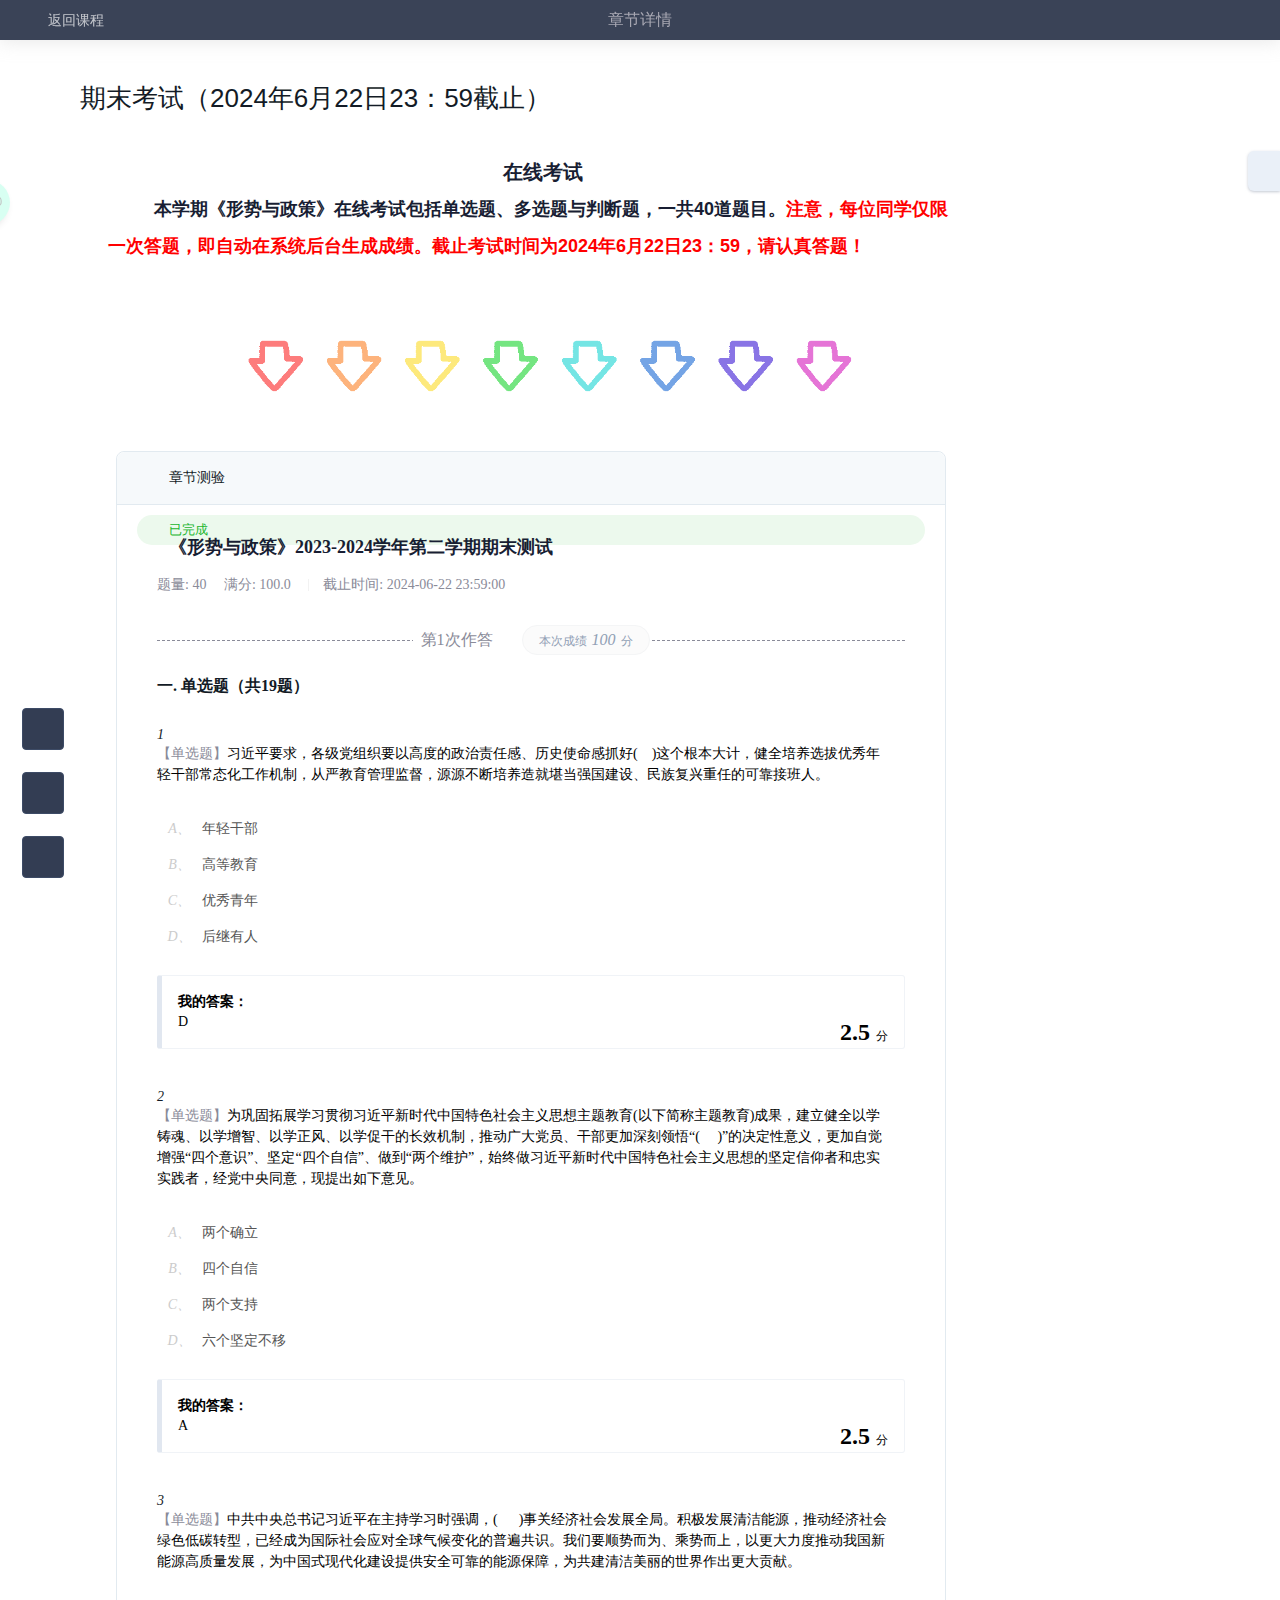
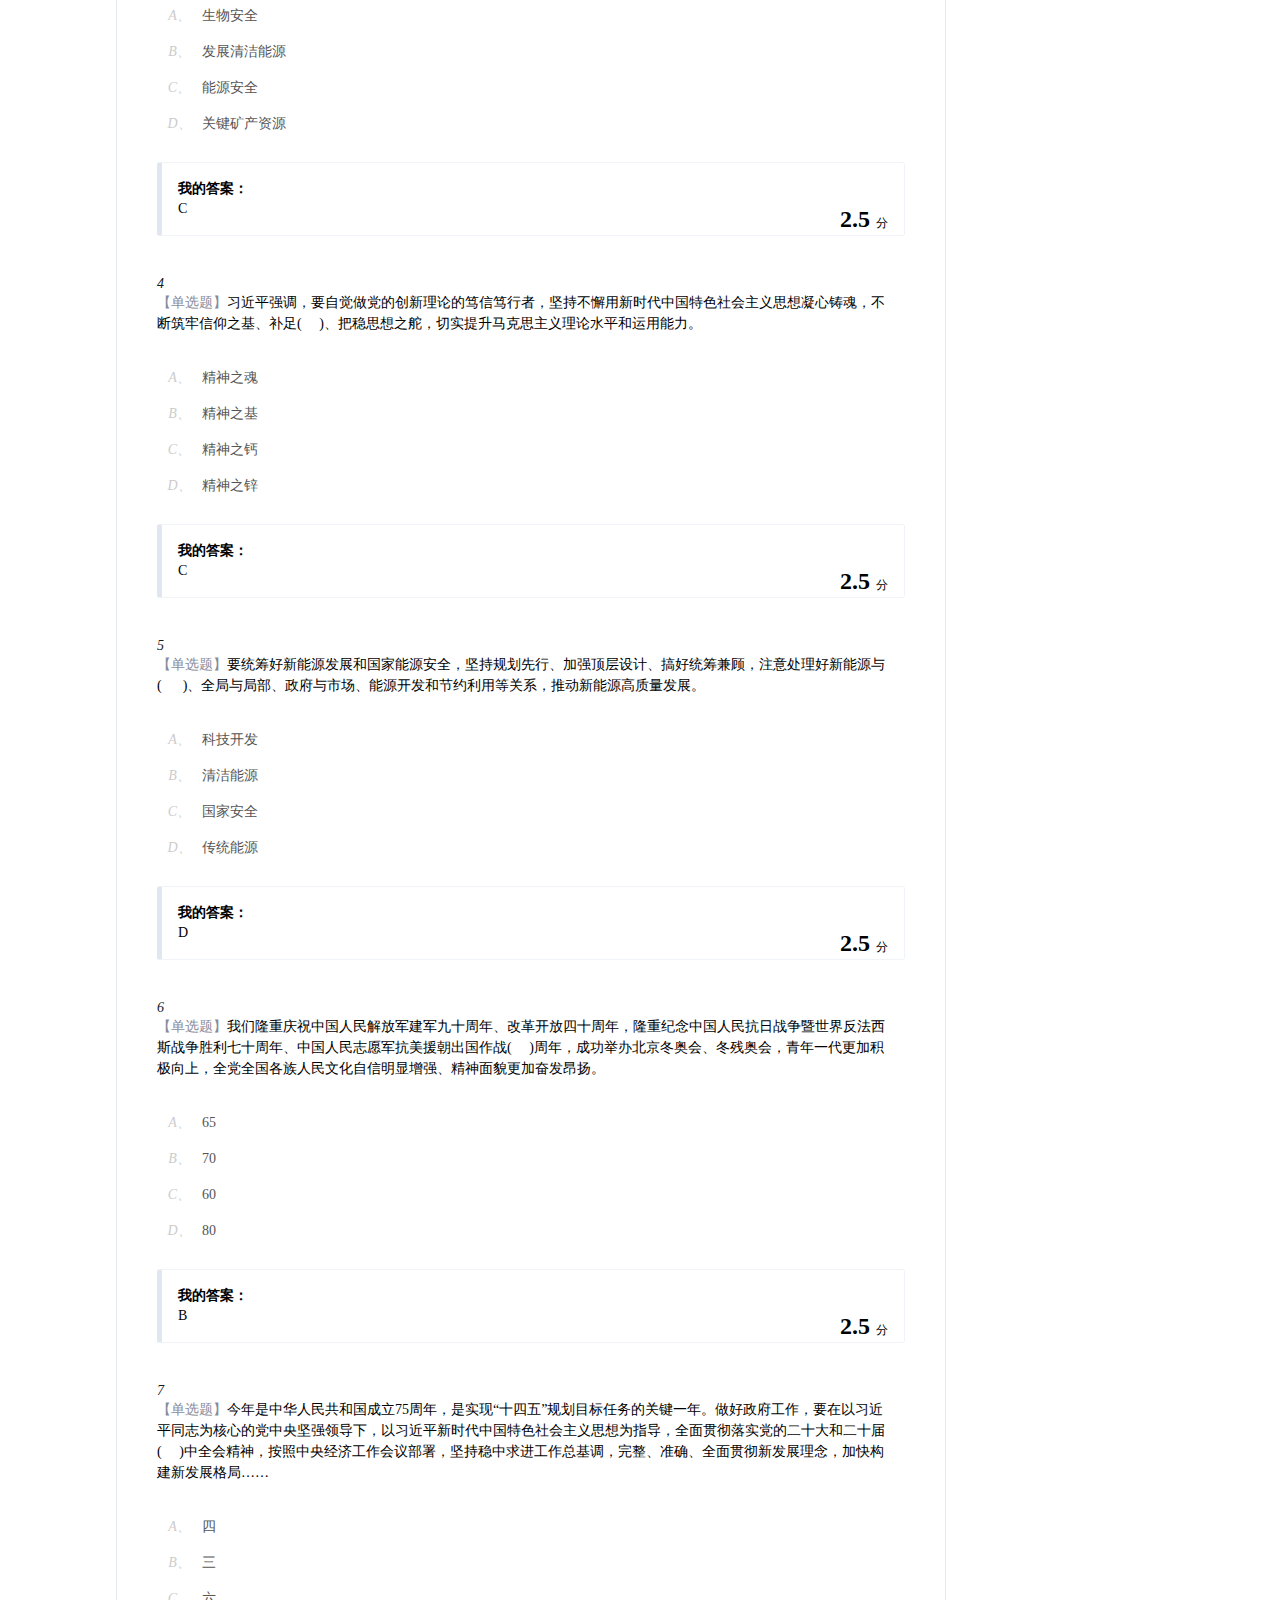
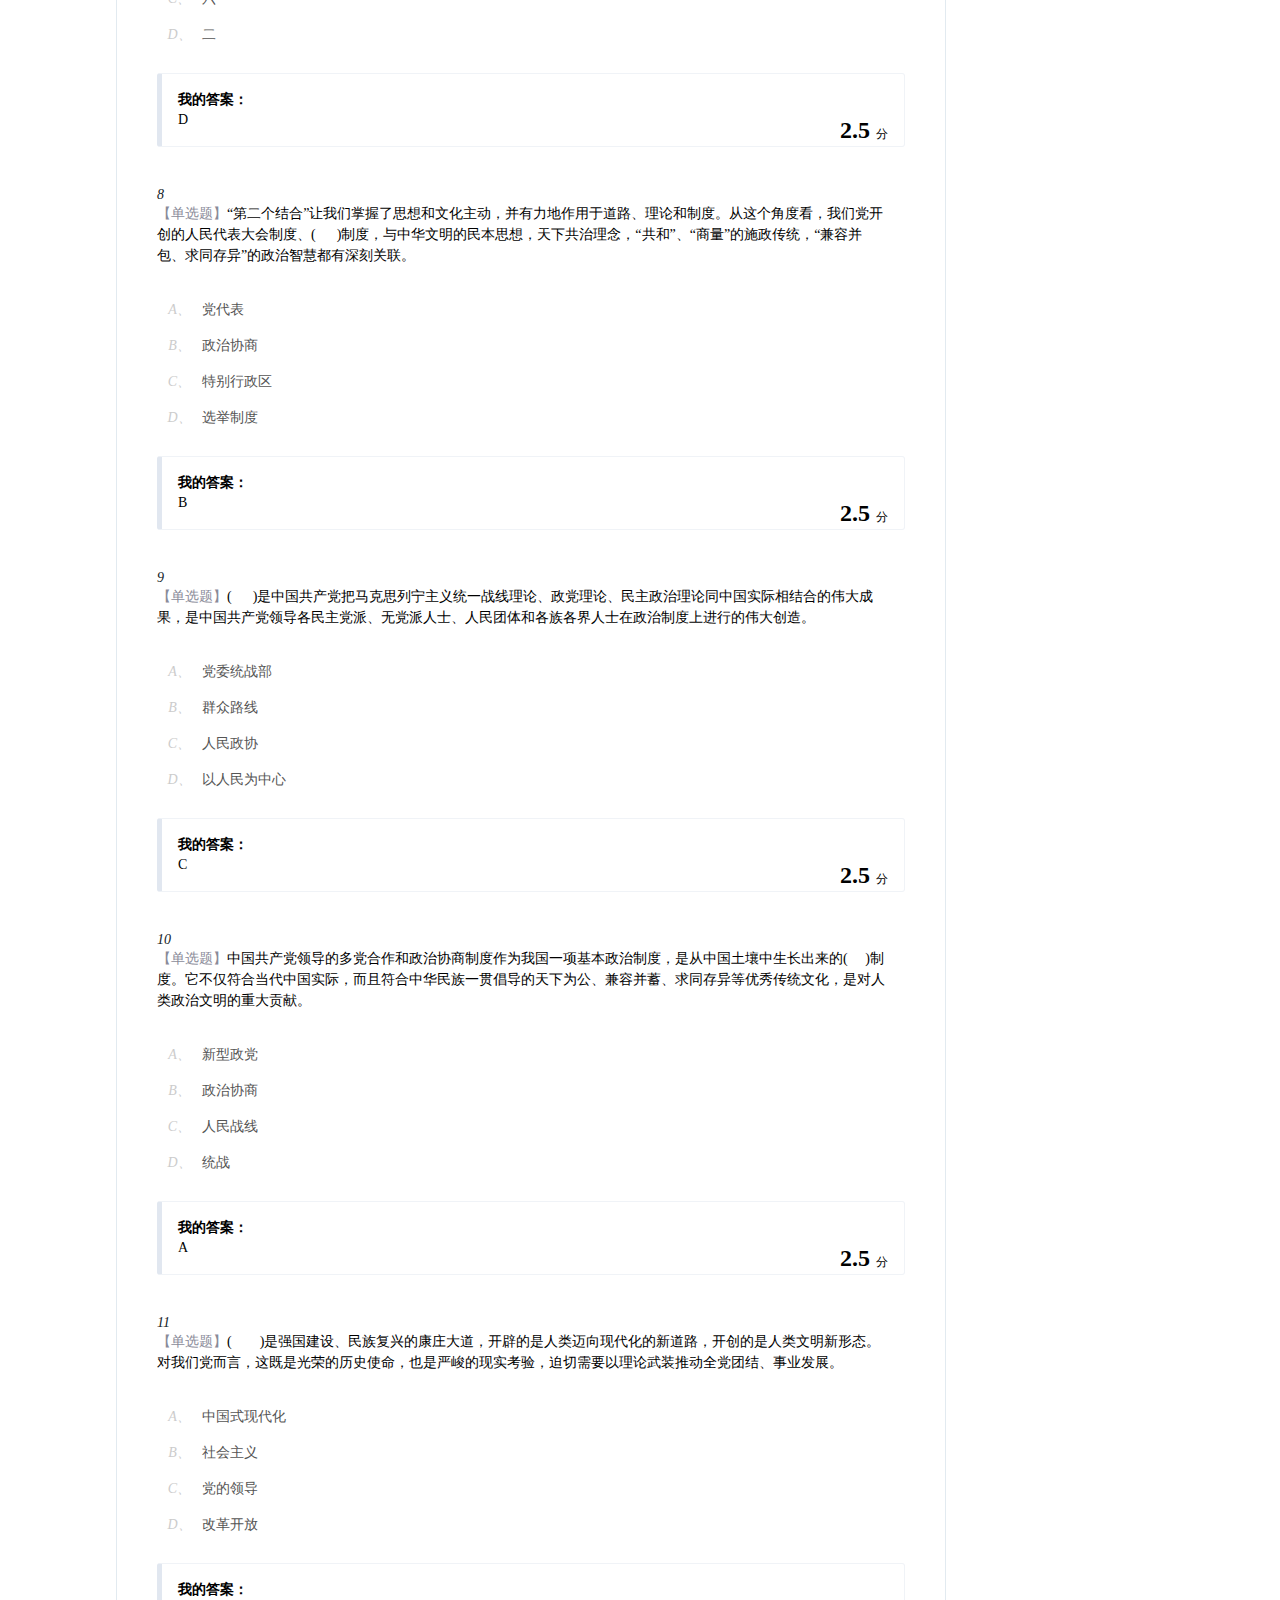
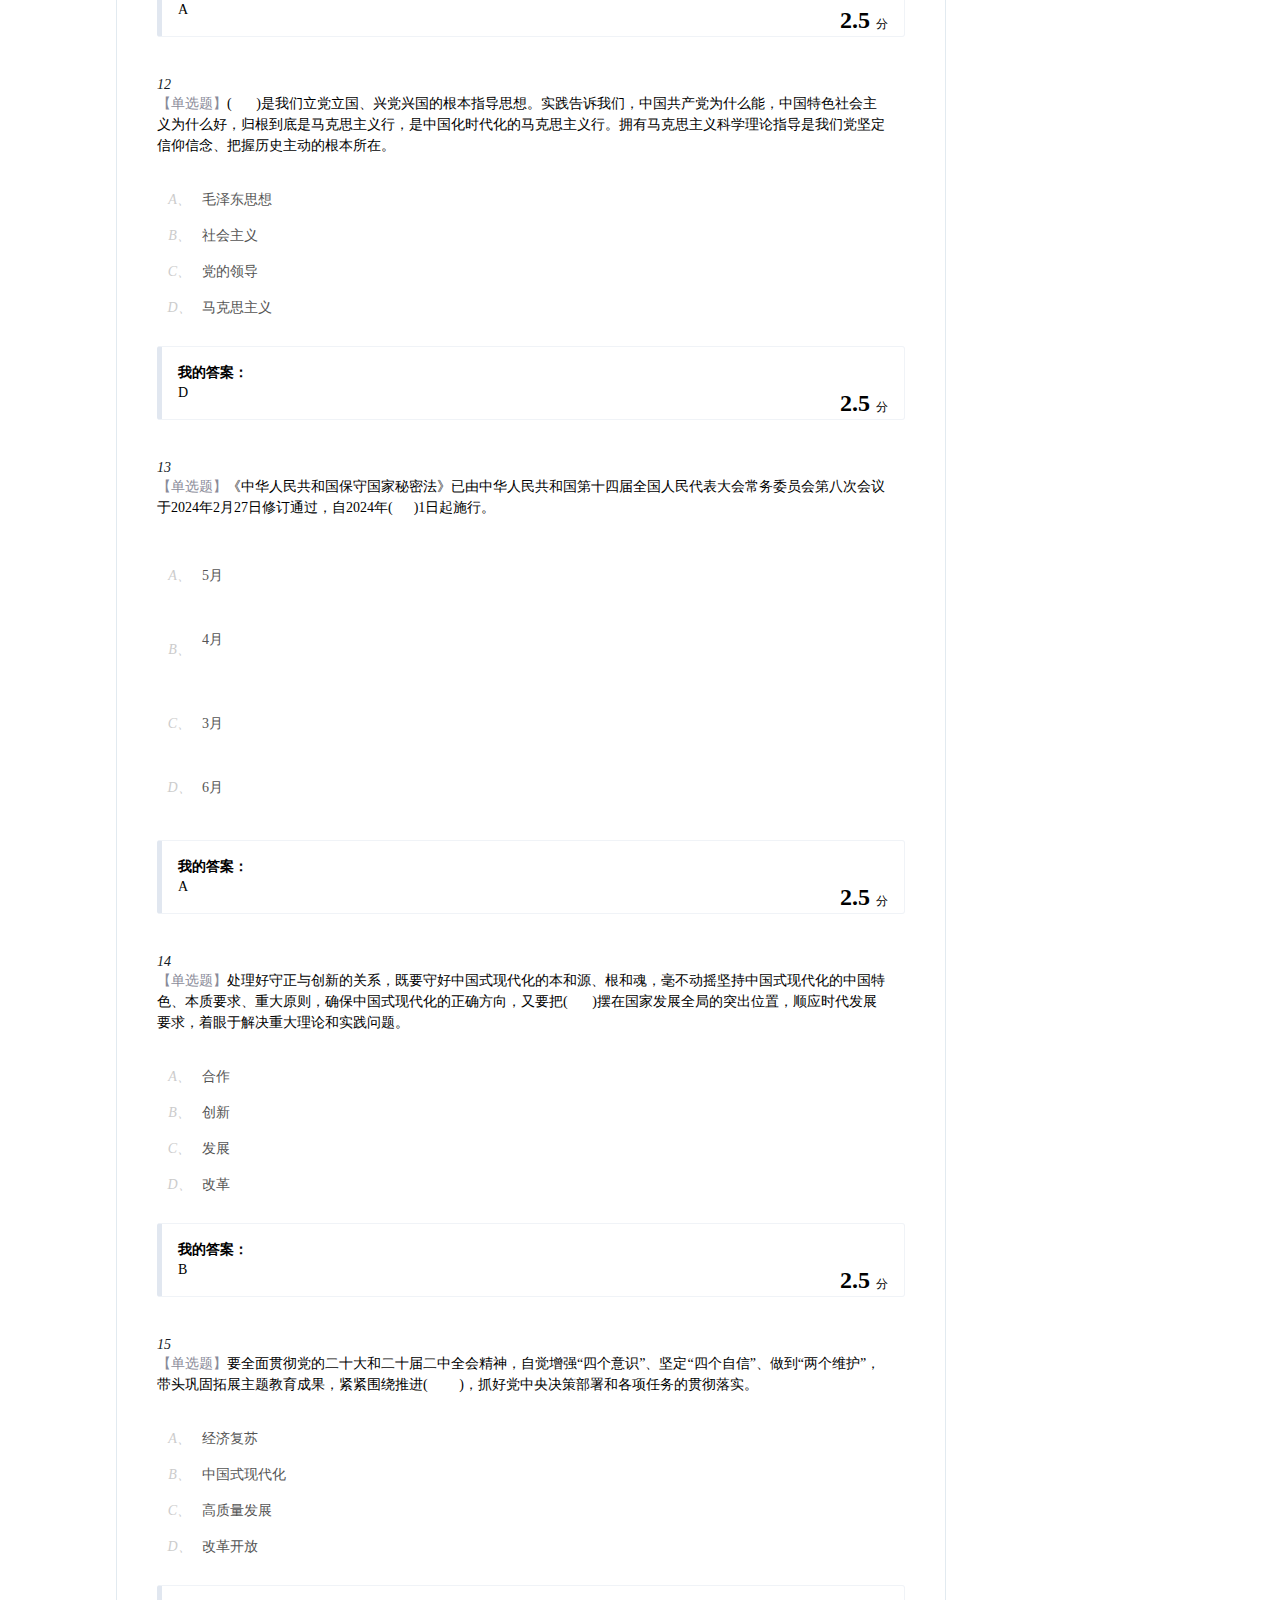
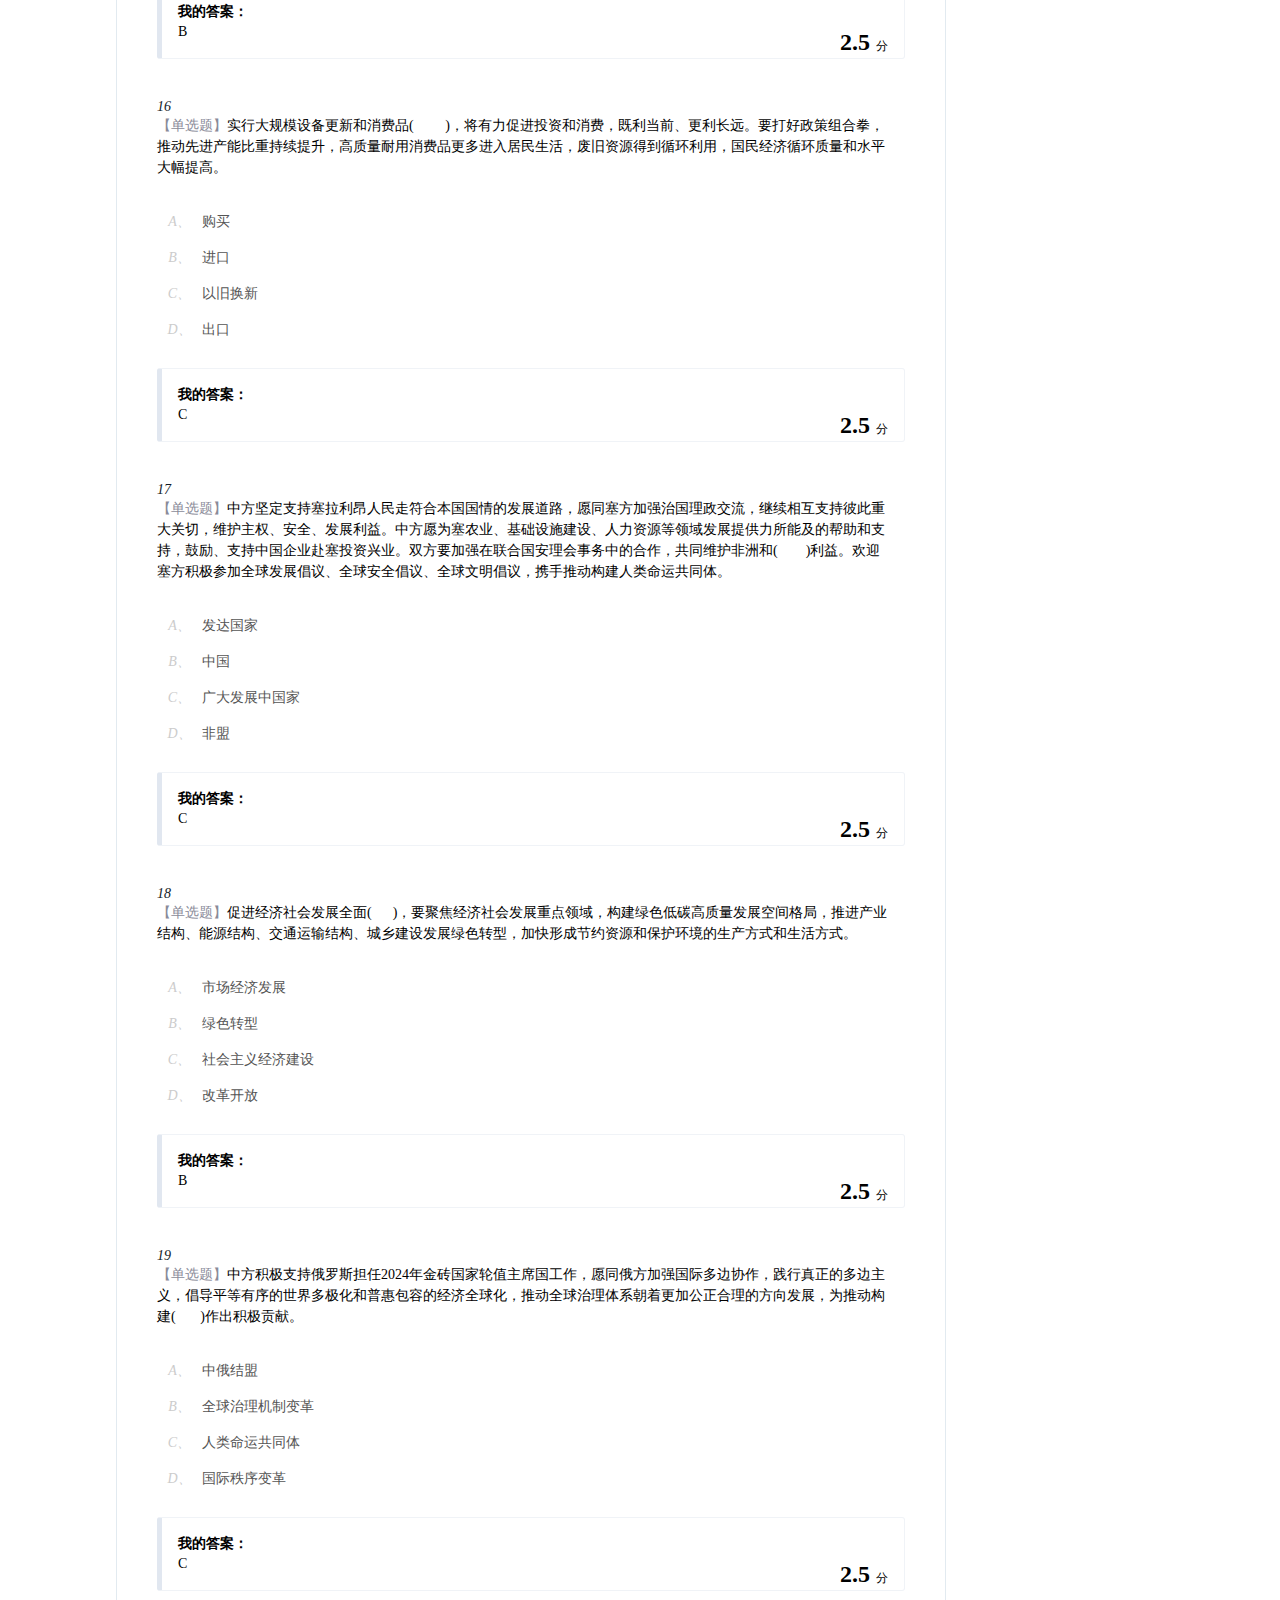
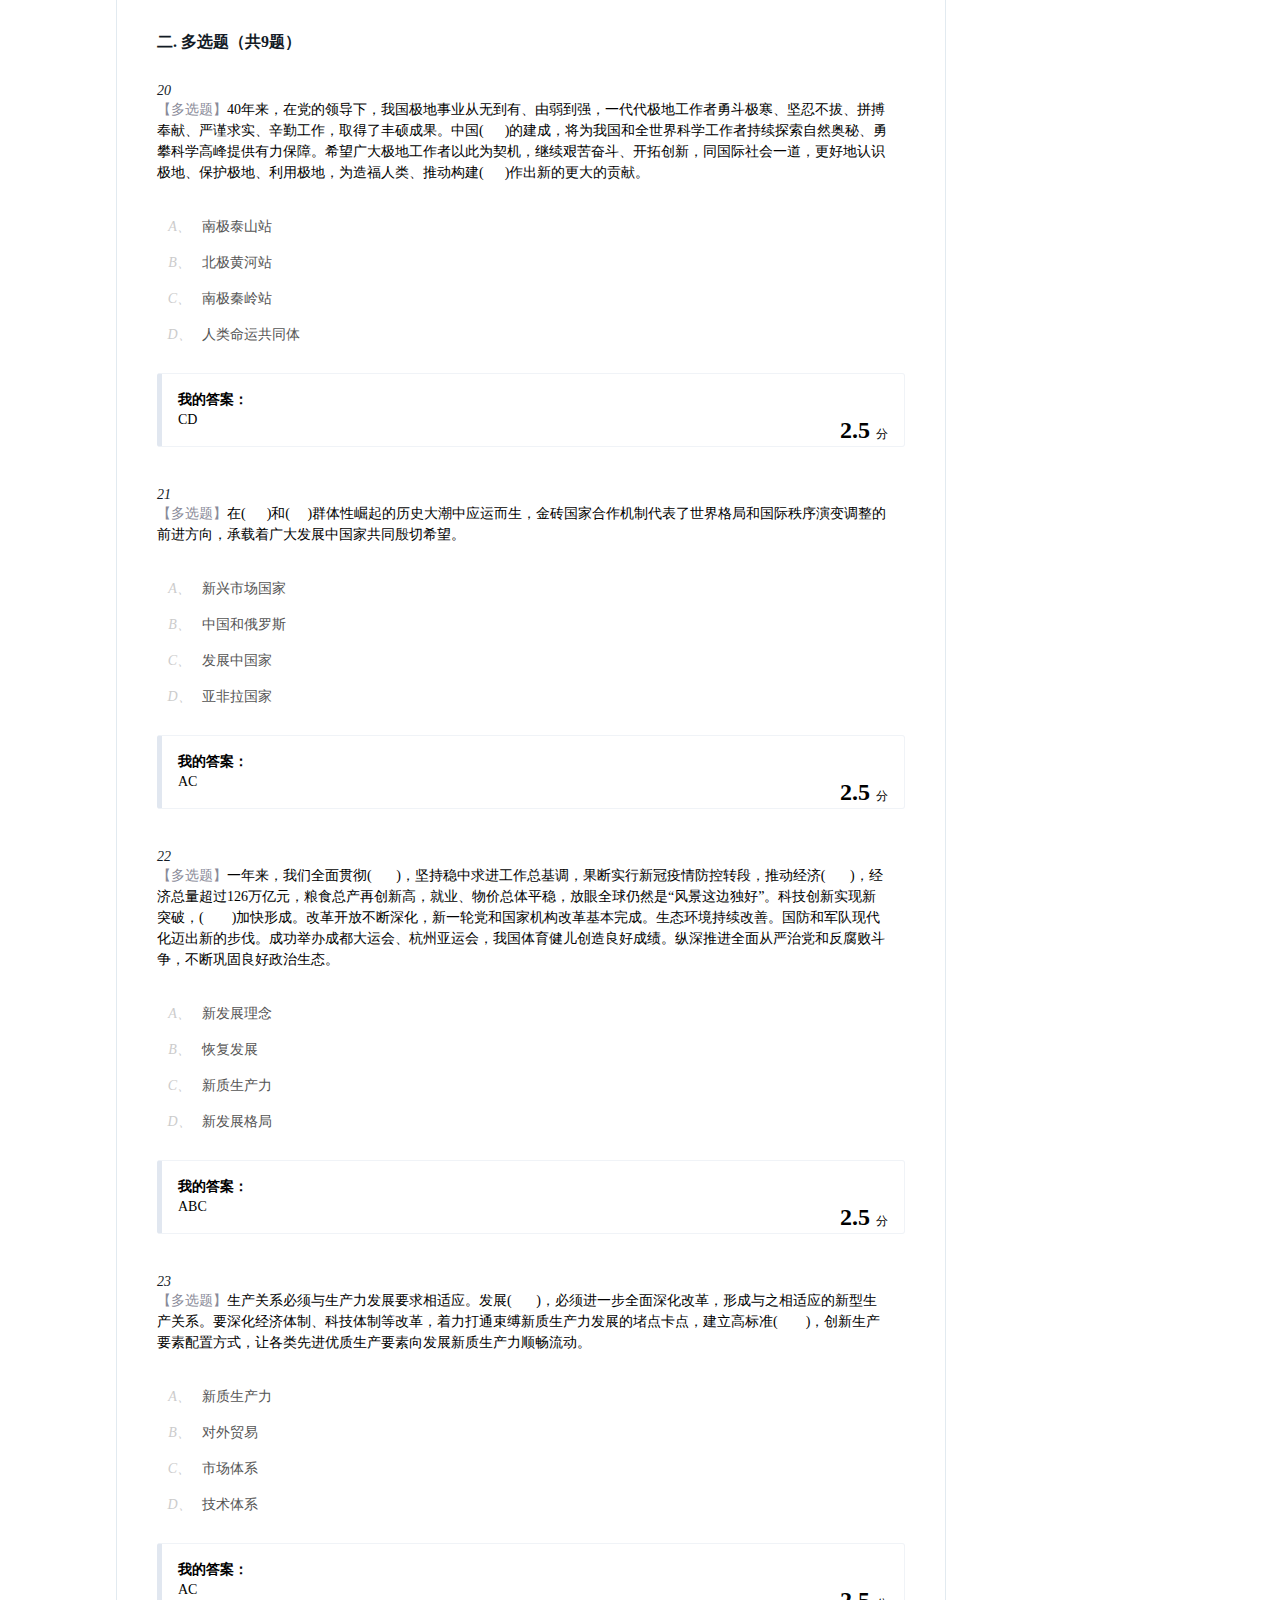
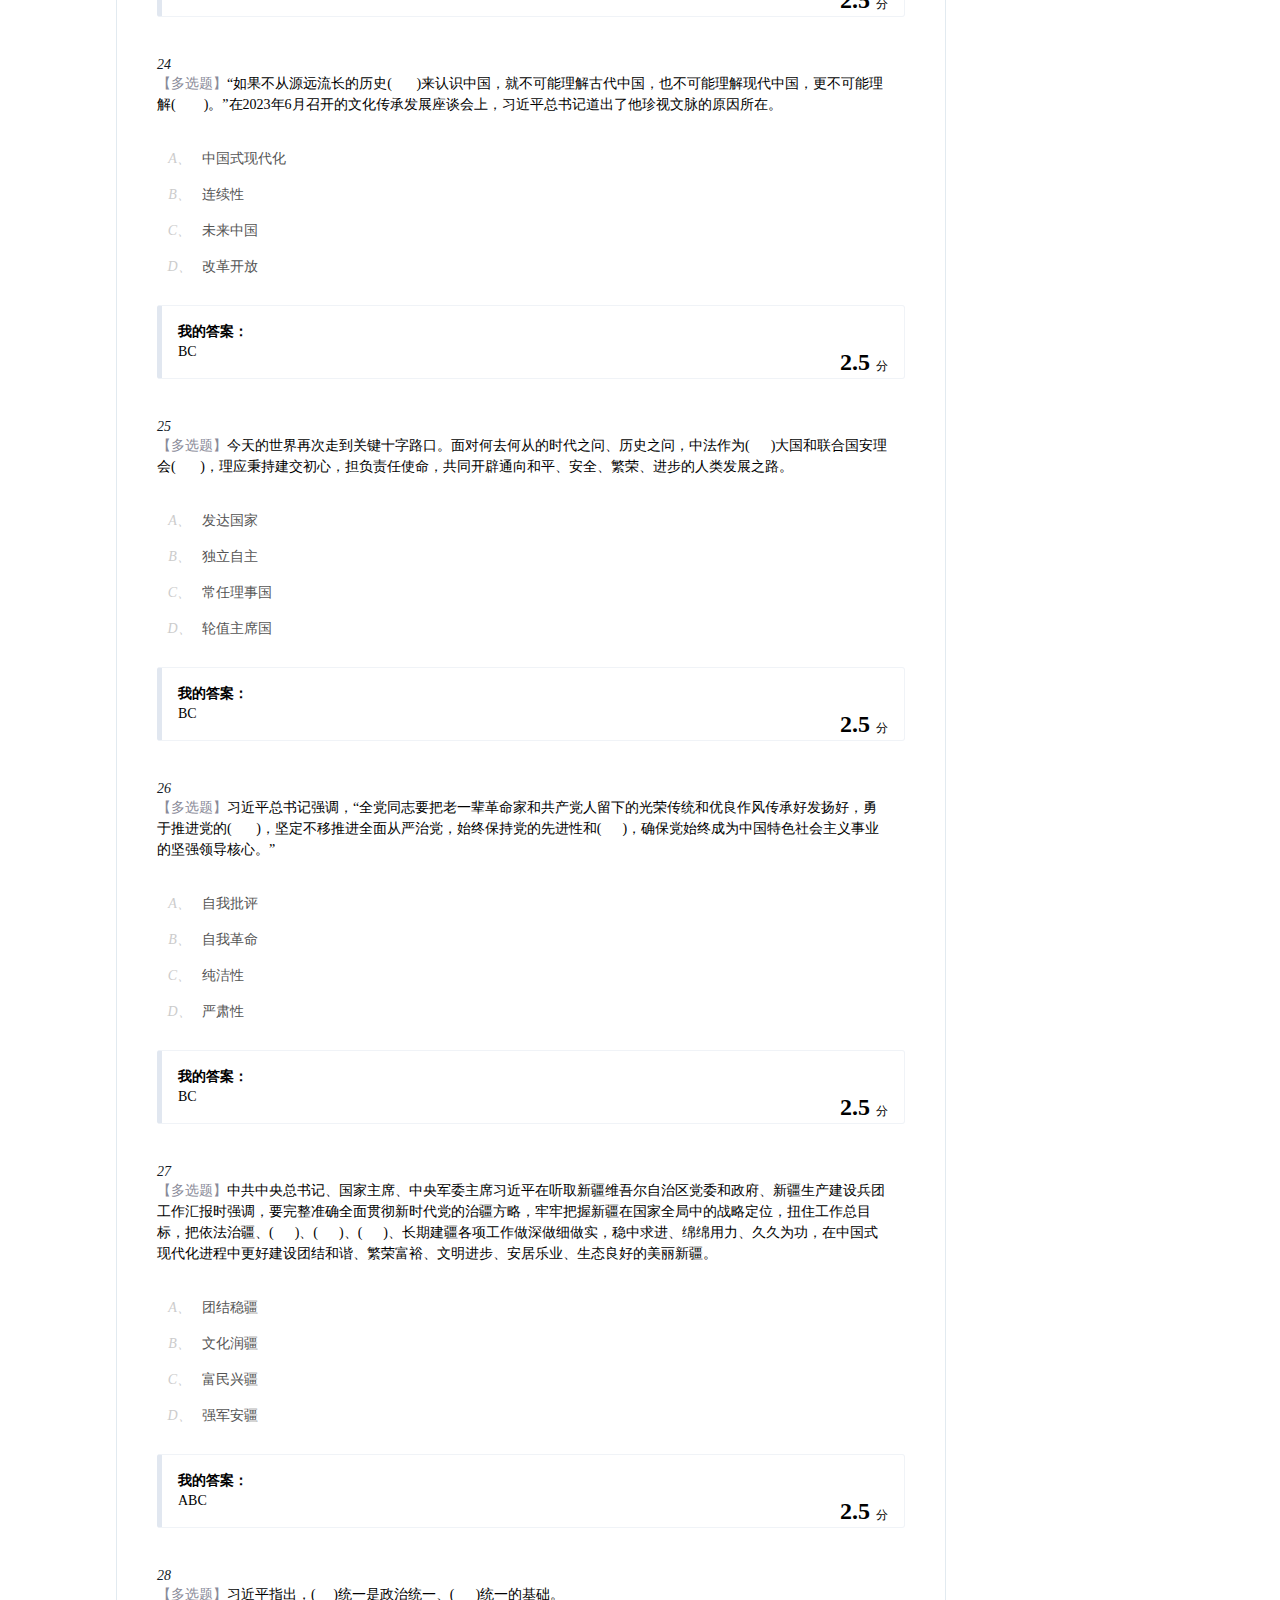
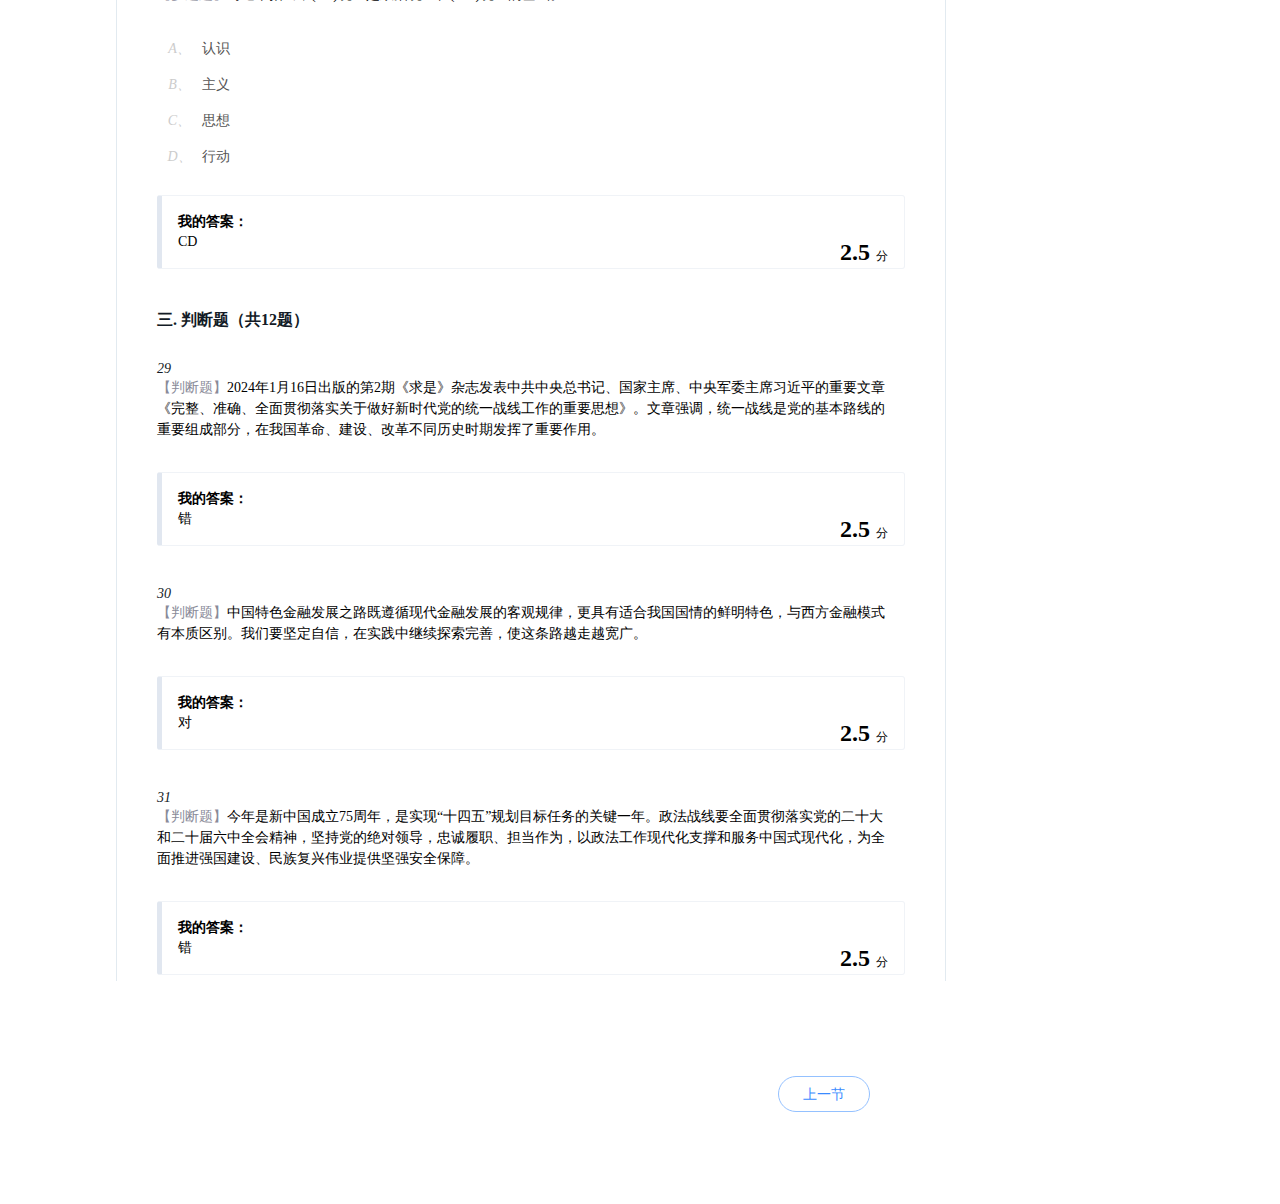
==== index.html @ f4248052 "Add files via upload" ====
<!DOCTYPE html PUBLIC "-//W3C//DTD XHTML 1.0 Transitional//EN" "http://www.w3.org/TR/xhtml1/DTD/xhtml1-transitional.dtd">
<!-- saved from url=(0202)https://mooc1.chaoxing.com/mycourse/studentstudy?chapterId=839311319&courseId=241699642&clazzid=96425632&cpi=303630531&enc=84277fb9a5be5efed23614ff1ade8875&mooc2=1&openc=2dd7cf875480db101149552812f4b932 -->
<html xmlns="http://www.w3.org/1999/xhtml" style="font-size: 203.733px;"><head><meta http-equiv="Content-Type" content="text/html; charset=UTF-8"><style media="screen"></style><script>
    _HOST_ = "//mooc1.chaoxing.com";
    _CP_ = "/mooc-ans";
    _HOST_CP1_ = "//mooc1.chaoxing.com/mooc-ans";
    // _HOST_CP2_ = _HOST_ + _CP_;
    _HOST_CP2_ = _CP_;
</script>
	
	<meta http-equiv="X-UA-Compatible" content="IE=edge,chrome=1">
	<title>学生学习页面</title>
	<link href="./index_files/global.css" rel="stylesheet" type="text/css">
	<link href="./index_files/play.css" rel="stylesheet" type="text/css">
	<link rel="stylesheet" type="text/css" href="./index_files/face-collection-qr.css">
	<style>
			</style>
	<script>
		var pulishCheckTip = '请输入话题名称或者内容';
		var discussFailedTip = '发帖失败';
		var limitword150 = '字数不能超过150！';
		var titleLimit200 = '标题限200字';
		var contentLimit20000 = '内容限20000字';
	</script>
	<script src="./index_files/baguettebox.min.js.下载"></script>
	<link rel="stylesheet" href="./index_files/baguettebox.min.css">
	<link href="./index_files/chapter_common.css" type="text/css" rel="stylesheet">
	<link href="./index_files/chapter_student_common.css" type="text/css" rel="stylesheet">
	<link rel="stylesheet" href="./index_files/uploadImg.css">
	<link rel="stylesheet" type="text/css" href="./index_files/common.css">
	<link rel="stylesheet" type="text/css" href="./index_files/style.css">
	<link rel="stylesheet" type="text/css" href="./index_files/q_preview.css">
	<script src="./index_files/uploadNew.js.下载"></script>
	<script type="text/javascript" src="./index_files/plupload.full.min.js.下载"></script>
	<script type="text/javascript" src="./index_files/DD_belatedPNG_0.0.8a-min.js.下载"></script>
	<script type="text/javascript" src="./index_files/jquery-1.7.2.min.js.下载"></script>
	<link href="./index_files/webuploader.css" type="text/css" rel="stylesheet">
	<script src="./index_files/webuploader.nolog.min.js.下载"></script>
	<script src="./index_files/new-chapter-group-right.js.下载"></script>
	<script src="./index_files/chapterDetect.js.下载"></script>
	<link rel="stylesheet" type="text/css" href="./index_files/studentStudy.css">
	<style>
					.chapterQrcode{right:0px;}
			.teacherTool{right:318px;}
			.toolOpenBtn{left:-11px;background:url(//mooc1.chaoxing.com/mooc-ans/images/toolOpenBtn.png) no-repeat left center;}
			.toolCloseBtn{left:-11px;background:url(//mooc1.chaoxing.com/mooc-ans/images/toolCloseBtn.png) no-repeat left center;}
			.jobhint{left:-100px;}
			.content .main{padding:0 432px 0 0;}
			@media screen and (max-width: 1440px) {
				.content .main{padding:0 300px 0 0;}
			}
		@media screen and (max-width: 1040px) {
			.content .main{padding:0 200px 0 0;}
		}
				.editorMaskDiv .popDiv{margin-left:0;margin-top:0}
		#edui_fixedlayer{z-index:101!important;}
		.edui-default .edui-editor-toolbarbox{position:fixed!important;top:110px}
		.stuTitle{padding-bottom:0;}
		.twBx{height:210px;padding:20px 30px;box-sizing:border-box;position:relative;padding-bottom:0}
		.textareaBx{display:block;width:100%;height:188px;border:solid 1px #D4D6D9;border-radius:4px}
		.textarea{padding:0 4px 0 14px;height:150px;overflow:auto;background:none;font-family:microsoft YaHei;font-size:14px;color:#131B26;line-height:20px;width:100%;margin-top:10px}
		.fontNum{text-align:right;height:28px;line-height:28px;padding:0 14px;color:#ACB4BF}
		.blueBord{border:solid 1px #3A8BFF}
		.tjSucess{position:fixed;width:128px;height:48px;background:rgba(79, 87, 98, 0.98);border-radius:8px;top:20%;left:50%;transform: translate(-50%);font-size:14px;color:#fff;text-align:center;display:none;line-height:48px;}
		.tjSucess i{display:inline-block;width:20px;height:20px;background:url(//mooc1.chaoxing.com/mooc-ans/mooc2/images/right.png) no-repeat;margin-right:10px;vertical-align:middle}
		.formNote_padding .edui-editor-toolbarboxinner .webuploader-pick{height: auto;}
		.formNote_padding .multieditor .edui-editor-toolbarboxinner .edui-for-justify.right{top:0;}
		.formNote_padding  .multieditor .edui-editor-toolbarbox{z-index:100;}
	</style>
	<link href="./index_files/nodeToolBar.css" type="text/css" rel="stylesheet">
	<script src="./index_files/ServerHost.js.下载"></script>
	<script type="text/javascript" src="./index_files/jquery.nicescroll.min.js.下载"></script>
	<script src="./index_files/jquery.color.js.下载"></script>
	<script type="text/javascript" src="./index_files/domain.js.下载"></script>
				<script type="text/javascript" src="./index_files/setlog"></script>
		<link href="./index_files/viewer.min.css" rel="stylesheet" type="text/css">
	<script type="text/javascript" src="./index_files/jquery.md5.js.下载"></script>
	<script type="text/javascript" src="./index_files/viewer-jquery.min.js.下载"></script>
	<script src="./index_files/wayer_v1.2.mini.js.下载"></script>
	<script src="./index_files/check_vercode.js.下载" type="text/javascript"></script>
	<script type="text/javascript" src="./index_files/multieditor.js.下载"></script>
	<script>
		typeof MultiEditor != "undefined" && MultiEditor.init('edit',null,{
			'isGetVideoDataFromCenter': true, //获取视频地址是否从中心存储获取，避免云盘视频删除后视频提示已删除的问题
			'prefix': 'https://noteyd.chaoxing.com'
		});
	</script><script type="text/javascript" src="./index_files/rich.text.util.js.下载"></script>
		<script type="text/javascript">
		window['dtype'] =  "Course";
		window['app'] =  "0";
		window.cxktDomain = "";
		window.cxkdEditorUrl = "";
		var ut_value = "s"
		var stu_clazzId = "96425632";
		var stu_CourseId = "241699642";
		var stu_knowledgeId = "839311319";
		var stu_cpi = "303630531";
		var ua=navigator.userAgent.indexOf('chaoxing_wisdomclass');
		if(ua!=-1){
			document.write('<script src="//mooc1.chaoxing.com/mooc-ans/js/phone/protocolChaoXing/CXJSBridge.js"><\/script>');
			document.write('<script src="//mooc1.chaoxing.com/mooc-ans/js/phone/app.utils.js?v=2"><\/script>');
		}
		var utEnc="1653b65e404088dd175b762b70d5303f";
		var courseId=241699642;
		var courseid=241699642;

		var videoNoteCardId = "0";
		var videoNoteMid = "";
		var videoNoteTime = ""
		var courseEnded = '' === 'true';
		String.prototype.trim=function(){return this.replace(/(^\s*)|(\s*$)/g,"");}
		//设置cookie
		var setCookie = function(name,value,hours,path,domain) {
			var oNow = new Date();
			oNow.setHours(oNow.getHours() + hours);
			var sCookie = name + "=" + escape(value);
			if(hours) {
				sCookie += ";expires=" + oNow.toGMTString();
			}
			if(path) {
				sCookie += ";path=" + path;
			}
			if(domain) {
				sCookie += ";domain=" + domain;
			}
			document.cookie = sCookie;
		};
		//获取cookie
		var getCookie = function(name) {
			var oRegExp = new RegExp("(^|)" + name + "=([^;]*)(;|$)","gi").exec(document.cookie), aCookie;
			if(aCookie = oRegExp) {
				return unescape(aCookie[2]);
			}
			return null;
		};
		var videoAutoPlay = "0";
		function hideChangeBtn() {
			if($("#coursetree>ul>li:first .posCatalog_level>ul>li:first>.posCatalog_select").hasClass("posCatalog_active") && (($(".prev_list li").length == 0) || ($(".prev_list li").length > 0 && $(".prev_list>ul>li:first").hasClass("active")))){
				$(".prev").css("display", "none");
			} else {
				$(".prev").css("display", "block");
			}
			var len = $("#coursetree li").length;
			if ($("#coursetree li").eq(len - 1).children(".posCatalog_select").hasClass("posCatalog_active") && (($(".prev_list") && $(".prev_list").length == 0) || ($(".prev_list") && $(".prev_list").length > 0 && $(".prev_list>ul>li:last").hasClass("active")))) {
				$(".next").css("display", "none");
			} else {
				$(".next").css("display", "block");
			}
		}
		var showorhide=function(htmlid){
			var doc = document.getElementById(htmlid);
			if(doc!=null){
				if(doc.style.display!="none"){
					doc.style.display="none";
				}else{
					doc.style.display="block";
				}
			}
		};
		var show=function(htmlid){
			var doc = document.getElementById(htmlid);
			doc.style.display="block";
		};
		var tasckvalidate=function(clazzid,nodeid){
			window.open("/mooc-ans/edit/validate?clazzid="+clazzid+"&nodeid="+nodeid+"&courseId="+courseId);
		};

		function bindSubCheck(callback) {
			$('#sub').unbind('click');
			$('#sub').on('click', function() {
				var code=$("#code").val();
				jQuery.ajax({
					type:"POST",
					url:_HOST_CP2_ + "/kaptcha-img/ajaxValidate2",
					data:{code:code},
					success: function(data){
						$("#code").val("");
						if(data.status){
							$("#validate").css("display","none");
							WAY.box.hide();
							var enc=data.enc;
							callback && callback(enc);
						}else{
							getVarCode();
						}
					}
				});
			});
		}

		//目录滚动条
		function posCatalogScroll(){
			try {
				$("#content1").niceScroll({cursorborder:"",cursorwidth:8,cursorcolor:"#CFD8E6",boxzoom:false,autohidemode:true});
				setInterval(function(){
					$("#content1").getNiceScroll().resize(); //检测滚动条是否重置大小（当窗口改变大小时）
				},300)
			} catch (e) {
			}
		}
		function posChapter(){
			var fanyaHeight = $(window).height()
			$('.posCatalog').css({'height':fanyaHeight-40-65-56}) //左右浮框
			$('#selector').css({'height':fanyaHeight-40}) //目录内容
		}
		function posDiscuss(){
			var fanyaHeight = $(window).height()
			$('#posDiscussScroll').css({'height' : fanyaHeight - 40 - 65 - 30}) //左右浮框
		}
		// 笔记列表的高度
		function posNote() {
			var fanyaHeight = $(window).height()
			$('#posNoteScroll').css({'height' : fanyaHeight - 40 - 65 - 30}) //左右浮框
		}
		function setIframeStyle() {
			if ($("#iframe").contents().find(".wrap").length > 0) {
				var padr = $(".prev_title").css("padding-right");
				$("#iframe").contents().find(".wrap").css("padding", "30px " + padr);
			}
		}
		window.onresize = function(){
			posChapter()
			posDiscuss()
			posNote()
			setIframeStyle()
		}
		$(document).ready(function(){
			jQuery.ajax({ //一个Ajax过程
				type: "get", //以get方式与后台沟通
				url : _HOST_CP2_ + "/mycourse/studentstudycourselist",
				dataType:'html',//返回的值
				data: {courseId:'241699642',chapterId:'839311319',clazzid:'96425632',cpi:'303630531',mooc2:1},
				success: function(data){//如果调用成功
					document.getElementById("coursetree").innerHTML=data;
					jQuery("#coursetree .posCatalog_select").removeClass("posCatalog_active");
					jQuery("#cur" + 839311319).addClass("posCatalog_active");
					var bulletFormat = "";
					if( bulletFormat != "null" && bulletFormat == "Dot"){
						$(".posCatalog_sbar").hide();
					}
					posCatalogScroll()
					posChapter()
					checkMobileBrowerLearn();
					//目录展开收起
					/*$('.posCatalog_title').click(function () {
						var _this = $(this).parent().next()
						if (_this.is(':visible')) {
							_this.slideUp(300)
							$(this).removeClass('posCatalog_rotate')
						} else {
							_this.slideDown(300)
							$(this).addClass('posCatalog_rotate')
						}
						posCatalogScroll()
					})
					$('.posCatalog_name').click(function () {
						$('.posCatalog_name').parent().removeClass('posCatalog_active')
						$(this).parent().addClass('posCatalog_active')
					})*/
					hideChangeBtn();
				}
			});
		});
		function getJobCount(obj) {
			var knowledgeJobCount = $(obj).find(".jobUnfinishCount");
			var totalCount = 0;
			for (var i = 0; i < knowledgeJobCount.size(); i++) {
				var singleJobCount = parseInt(knowledgeJobCount.eq(i).val());
				totalCount += singleJobCount;
			}
			return totalCount;
		}
		var addDiscussReply = function(discussId,replycount){

			var doc = document.getElementById("discuss"+discussId);
			var content = doc.value;
			if(content==null||content=='')
			{
				alert("内容不能为空！");
				return;
			}
			doc.value = "";
			jQuery.post(_HOST_CP2_ + "/bbsapi/addDiscussReply",
					{
						discussId : discussId
						,replycount : replycount
						,clazzid : '96425632'
						,userId : '248555850'
						,content : content
						,role : 1
						,schoolId : '62767',
						replaytype:'1',
						ut:'s'
					},
					function(data){
						if(data=='error'){
							alert("添加失败！");
						}else{
							var doc = document.getElementById("replaylist"+discussId);
							data = data.replace(/(^\s*)|(\s*$)/g,"");
							doc.innerHTML = data;
							var rcdoc = document.getElementById("replycount"+discussId);
							rcdoc.innerHTML = parseInt(rcdoc.innerHTML)+1;
						}
					}
			);
		};


		var replay = function(num,disid,schoolid) {
			var doc = document.getElementById("replaylist"+disid);
			var showeddoc = document.getElementById("showed"+disid);
			if(doc.style.display!="none"){
				doc.style.display = "none";
			}else{
				var obj = doc.innerHTML;
				if(obj==null||obj==""){

					jQuery.post(_HOST_CP2_ + "/schoolCourseInfo/getReplayList",
							{
								discussid:disid,
								schoolId:schoolid,
								replycount:num,
								date:new Date(),
								replaytype:'1'
							},
							function(data){
								data = data.replace(/(^\s*)|(\s*$)/g,"");
								doc.innerHTML = data;
							}
					);
					doc.style.display = "block";
					show("replaytextarea"+disid);
				}else{
					doc.style.display = "block";
					show("replaytextarea"+disid);
				}
			}
		};

		var praise = function(obj,disid,schoolid) {
			jQuery("#praise"+disid).removeClass();
			jQuery("#praise"+disid).addClass("cur");
			jQuery.post(_HOST_CP2_ + "/schoolCourseInfo/addBBSPraise",
					{
						disid:disid
						,schoolid : schoolid
						,userid:'248555850'
					},
					function(data){
						var doc = document.getElementById("praise"+disid);
						doc.innerHTML = parseInt(doc.innerHTML)+1;
						obj.onclick=null;

					}
			);

		}

		var addtopcomment = function(clazzid){
			var title = document.getElementById("toplevelTextCommentTitle").value;
			if(title==null || title=='' || title.trim()=='')
			{
				alert("标题不能为空！");
				return;
			}
			if(title.length>50){
				alert("字数不能超过50");
				document.getElementById("toplevelTextCommentTitle").value = title.substring(0,50);
				return;
			}
			var content = document.getElementById("toplevelTextCommentContent").value;
			document.getElementById("toplevelTextCommentTitle").value = "";
			document.getElementById("toplevelTextCommentContent").value = "";
			var ask = 0;
			if(document.getElementById("askteacher") != null){
				if(document.getElementById("askteacher").checked == true){
					ask=1;
				}
			}
			var chapterId = document.getElementById("chapterIdid").value;
			jQuery.post(_HOST_CP2_ + "/bbsapi/addCDiscuss",
					{
						moocId:'241699642',
						clazzid:'96425632',
						userId:'248555850',
						title: title,
						content:content,
						chapterIds:chapterId,
						schoolId:'62767',
						replaytype:'1',
						ask : ask,
						role:'1'
						,type: 'student'
						,ut:'s'
					},
					function(data){
						data = data.replace(/(^\s*)|(\s*$)/g,"");
						var doc = document.getElementById("posDiscussScroll");
						doc.innerHTML = data;
						//alert("操作成功！");
					}
			);
		};
		function getcookie(objname){
			var arrstr = document.cookie.split("; ");
			for(var i = 0;i < arrstr.length;i ++){
				var temp = arrstr[i].split("=");
				if(temp[0] == objname){
					return unescape(temp[1]);
				}
			}
		}
		function getChapterRightDiscuss(){
			var chapterId=document.getElementById("chapterIdid").value;
			jQuery.post(_HOST_CP2_ + "/schoolCourseInfo/getgrouptopic",
					{
						courseId:'241699642'
						,clazzid:'96425632'
						,type: 2
						,ut:'s'
						,chapterId:chapterId
						,mooc2:1
						,pagesize: 1000
					},
					function(data){
						data = data.replace(/(^\s*)|(\s*$)/g,"");
						var doc = document.getElementById("posDiscussScroll");
						doc.innerHTML = data;
						$(function(){
							bindImg2('fileUploader_group');
							baguetteBox.run('.smallImg', {
								animation: 'fadeIn',
							});
						});

						$(function(){
							//输入内容
							$('.formTopic_text>textarea,.formNote_text>textarea').focus(function(){
								$(this).parent().addClass('areaShadow')
							})
							$('.formTopic_text>textarea,.formNote_text>textarea').blur(function(){
								$(this).parent().removeClass('areaShadow')
							})

							//讨论话题showhide
							$('.newTopic_bnt').click(function(){
								// 新建笔记屏蔽截屏按钮
								$("#editor1 .edui-for-screenshot").hide();
								$(this).next().slideDown(300)
							})
							$('.replyQuxiao').click(function(){
								$(this).parent().parent().slideUp(300)
							})
							posDiscuss();
							//话题输入内容滚动条
							function formTopic_text_Scroll(){
								try {
									$(".formTopic_text_Scroll").niceScroll({cursorborder:"",cursorwidth:8,cursorcolor:"#CFD8E6",boxzoom:false,autohidemode:true});
									setInterval(function(){
										$(".formTopic_text_Scroll").getNiceScroll().resize(); //检测滚动条是否重置大小（当窗口改变大小时）
									},300)
								} catch (e) {
								}

							}
							formTopic_text_Scroll()
							function formTopicScroll(){
								try {
									$("#formTopicScroll").niceScroll({cursorborder:"",cursorwidth:8,cursorcolor:"#CFD8E6",boxzoom:false,autohidemode:true});
									setInterval(function(){
										$("#formTopicScroll").getNiceScroll().resize(); //检测滚动条是否重置大小（当窗口改变大小时）
									},300)
								} catch (e) {
								}
							}
							formTopicScroll()
							function posDiscuss(){
								var fanyaHeight = $(window).height()
								$('#posDiscussScroll').css({'height' : fanyaHeight - 40 - 65 - 30}) //左右浮框
							}
							function formDiscussScroll(){
								try {
									$("#posDiscussScroll").niceScroll({cursorborder:"",cursorwidth:8,cursorcolor:"#CFD8E6",boxzoom:false,autohidemode:true});
									setInterval(function(){
										$("#posDiscussScroll").getNiceScroll().resize(); //检测滚动条是否重置大小（当窗口改变大小时）
									},300)
								} catch (e) {
								}
							}
							formDiscussScroll()
							window.onresize = function(){
								posDiscuss()
							}
							var count = $("#content2 .itemDiscuss").length;
							if (count > 0) {
								if (count < 1000) {
									$(".discussNum").text("(" + count + ")");
								}
							}
						})
					}
			);
		}

		function getGroupChapterRightDiscuss(){
			jQuery.post(_HOST_CP2_ + "/schoolCourseInfo/getgrouptopic",
					{
						courseId:'241699642'
						,clazzid:'96425632'
						,type: 2
						,ut:'s'
					},
					function(data){
						data = data.replace(/(^\s*)|(\s*$)/g,"");
						var doc = document.getElementById("posDiscussScroll");
						doc.innerHTML = data;
					}
			);
		}

		var changePan = function(num){
			num = parseInt(num);
			// var check = checkUnsave();
			// if(num != 3 && check){
			// 	return;
			// }
			for(var i=1;i<=3;i++){
				var titledoc = document.getElementById("tit"+i);
				var contentdoc = document.getElementById("content"+i);
				if(1!=0||(1==0&&i!=2)){
					if(i==num){
						titledoc.className="active";
						titledoc.style.display="block";
						contentdoc.style.display="block";
					}else{
						titledoc.className="";
						contentdoc.style.display="none";
					}
				}
			}
		}
		var changeDisplayContent = function(num,totalnum,chapterId,courseId,clazzid,knowledgestr){
			num = parseInt(num);
			totalnum = parseInt(totalnum);
			PCount.setIndex(num);
			$(".prev_ul li").removeClass("active");
			for(var i=1;i<=totalnum;i++){
				var titledoc = document.getElementById("dct"+i);
				if(i==num){
					titledoc.className="active";
					num = num-1;
					document.getElementById("iframe").src="/mooc-ans/knowledge/cards?clazzid="+clazzid+"&courseid="+courseId+"&knowledgeid="+chapterId+"&num="+num+"&ut=s&cpi=303630531&v=20160407-4&mooc2=1";
					var el = $('#iframe');
					window.ed_reinitIframe = function ed_reinitIframe(){
						var iframe = el[0];

						try{
							var bHeight = iframe.contentWindow.document.body.scrollHeight;
							var dHeight = iframe.contentWindow.document.documentElement.scrollHeight;
							var height = Math.max(bHeight, dHeight);
							el.attr('height',height);
						}catch (ex){}
					}
					if($("#openlock").length>0){
						if(num+1==totalnum){
							setTimeout('openlockshow();',2000);
						}else{
							document.getElementById("openlock").style.display="none";
						}
					}
					window.setInterval("ed_reinitIframe()", 200);
				}else{
					titledoc.className="c"+i;
				}
			}
			if(typeof(MoocPlayers)!='undefined'){
				MoocPlayers.clearMids();
			}
			hideChangeBtn();
		}
		//点击上下章进行章节人脸识别时使用此方法跳入
		function faceCheckOverJump(chapterId, courseId, clazzid, faceCheckEnc, faceCheckTime){
			var jumpType =  $("#jumpType").val();
			var jumpCount =  $("#jumpCount").val();
			var curcount =  $("#curcount").val();
			if(jumpType == 1){
				PCount.setIndex(curcount);
				PCount.next(jumpCount, chapterId, courseId, clazzid, '', faceCheckEnc, faceCheckTime)
			}else{
				PCount.setIndex(curcount);
				PCount.previous(jumpCount, chapterId, courseId, clazzid, '', faceCheckEnc, faceCheckTime)
			}
		}

		function scroll2Job() {
			closeDeleteWindow();
			var jobDiv = $("#iframe").contents().find(".ans-job-icon");
			var scrolling = false;
			jobDiv.each(function (index,model) {
				if(!$(model).parent().hasClass("ans-job-finished")) {
					if(!scrolling) {
						scrolling = true;
						$("html,body").animate({scrollTop: $(model).offset().top}, 500);
					}
				}
			})
		}

		function checkJob() {
			closeDeleteWindow();
			var jobDiv = $("#iframe").contents().find(".ans-job-icon");
			var unFinishJob = false;

			jobDiv.each(function (index,model) {
				if(!$(model).parent().hasClass("ans-job-finished")) {
					unFinishJob = true;
					return unFinishJob;
				}
			})

			return unFinishJob;
		}

		function showFreezePage() {
			var freezePage2 = $('#freezePage2');
			freezePage2.fullFadeIn();
			freezePage2.addClass('maskFadeOut');
			$('body').addClass('popOverflow');
		}

		function callback_course(response) {
			pauseAll("#freezePage2",response,showFreezePage);
		}

		function continue_learning() {
			reloadAndSetNewJs("#freezePage2");

			$('.maskDiv').fullFadeOut();
			$('.maskDiv').removeClass('maskFadeOut');
			$('body').removeClass('popOverflow');
		}

		function showCheckDiv(isNext) {
			if(isNext) {
				$(".preChapter").hide();
				$(".nextChapter").show();
			}else {
				$(".preChapter").show();
				$(".nextChapter").hide();
			}

			var jobCountDiv = $('.jobFinishTip');
			jobCountDiv.fullFadeIn();
			jobCountDiv.addClass('maskFadeOut');
			$('body').addClass('popOverflow');
			if("0" == "1") {
				$("#jobFinishTipFocus").focus();
			}
		}

		var PCount = (function () {
			var cur = 1, inner = changeDisplayContent;
			return {
				setIndex : function (index) {
					cur = index;
				},
				next : function (count, chapterId, courseId, clazzid, knowledgestr,checkType) {
					if (checkUnsave()) {
						return;
					}
					if(typeof checkType != "undefined" && checkType && !courseEnded && checkJob()) {
						showCheckDiv(true);
						return;
					}

					cur = parseInt(cur);
					count = parseInt(count);
					$("#jumpCount").val(count);
					$("#jumpType").val(1);
					$("#curcount").val(cur);
					if (cur >= count) {
						document.getElementById("mainid").innerHTML = "<div style=\"width:32px;height:32px;margin:0 auto;padding:300px 0\"><img src=\"/mooc-ans/images/courselist/loading.gif\" /></div>"
						cur = 1;
						jQuery.post(_HOST_CP2_ + "/mycourse/changeCapter",
								{
									courseId : courseId
									, clazzid : clazzid
									, chapterId : chapterId
									, knowledgestr : knowledgestr
									, type : 1
									, date : new Date()
									, mooc2 : 1
								},
								function (data) {
									//alert(20160407);
									data = data.replace(/(^\s*)|(\s*$)/g, "");
									var doc = document.getElementById("mainid");
									jQuery(doc).html(data);
									 if(document.getElementById("chapterFaceState") != null){
			                        	   //人脸识别
			                        	   return;
			                           }
									chapterId = document.getElementById("chapterIdid").value;
									jQuery("#coursetree .posCatalog_select").removeClass("posCatalog_active");
									jQuery("#cur" + chapterId).addClass("posCatalog_active");
																		var el = $('#iframe');

									window.ed_reinitIframe = function ed_reinitIframe() {
										var iframe = el[0];

										try {
											var bHeight = iframe.contentWindow.document.body.scrollHeight;
											var dHeight = iframe.contentWindow.document.documentElement.scrollHeight;
											var height = Math.max(bHeight, dHeight);
											el.attr('height', height);
										} catch (ex) {
										}
									}
									if ($("#openlock").length > 0) {
										var count = document.getElementById("cardcount").value;
										if (count == 1) {
											setTimeout('openlockshow();', 2000);
										}
									}
									if ($("#cur" + chapterId + " .orange01").length > 0) {
										jQuery.ajax({
											type : "get",
											url : _HOST_CP2_ + "/edit/validatejobcount",
											data : {
												courseId : courseId
												, clazzid : clazzid
												, nodeid : chapterId
											},
										});
									}
									window.setInterval("ed_reinitIframe()", 200);
									getClazzNote();
									hideChangeBtn();
								}
						);
					} else {
						cur++;
						inner(cur, count, chapterId, courseId, clazzid, knowledgestr);

					}
					scroll(0, 0);
				},
				previous : function (count, chapterId, courseId, clazzid, knowledgestr,checkType) {
					if (checkUnsave()) {
						return;
					}

					if(typeof checkType != "undefined" && checkType && !courseEnded && checkJob()) {
						showCheckDiv(false);
						return;
					}

					cur = parseInt(cur);
					count = parseInt(count);
					$("#jumpCount").val(count);
					$("#jumpType").val(0);
					$("#curcount").val(cur);
					if (cur <= 1) {
						document.getElementById("mainid").innerHTML = "<div style=\"width:32px;height:32px;margin:0 auto;padding:300px 0\"><img src=\"/mooc-ans/images/courselist/loading.gif\" /></div>"
						cur = 1;
						jQuery.post(_HOST_CP2_ + "/mycourse/changeCapter",
								{
									courseId : courseId
									, clazzid : clazzid
									, chapterId : chapterId
									, knowledgestr : knowledgestr
									, type : 0
									, date : new Date()
									, mooc2 : 1
								},
								function (data) {
									data = data.replace(/(^\s*)|(\s*$)/g, "");
									var doc = document.getElementById("mainid");
									jQuery(doc).html(data);
									 if(document.getElementById("chapterFaceState") != null){
			                        	   //人脸识别
			                        	   return;
			                           }
									chapterId = document.getElementById("chapterIdid").value;
									jQuery("#coursetree .posCatalog_select").removeClass("posCatalog_active");
									jQuery("#cur" + chapterId).addClass("posCatalog_active");
									var el = $('#iframe');
									
									window.ed_reinitIframe = function ed_reinitIframe() {
										var iframe = el[0];

										try {
											var bHeight = iframe.contentWindow.document.body.scrollHeight;
											var dHeight = iframe.contentWindow.document.documentElement.scrollHeight;
											var height = Math.max(bHeight, dHeight);
											el.attr('height', height);
										} catch (ex) {
										}
									}
									if ($("#openlock").length > 0) {
										var count = document.getElementById("cardcount").value;
										if (count == 1) {
											setTimeout('openlockshow();', 2000);
										}
									}

									if ($("#cur" + chapterId + " .orange01").length > 0) {

										jQuery.ajax({
											type : "get",
											url : _HOST_CP2_ + "/edit/validatejobcount",
											data : {
												courseId : courseId
												, clazzid : clazzid
												, nodeid : chapterId
											},
										});
									}

									window.setInterval("ed_reinitIframe()", 200);
									getClazzNote();
									hideChangeBtn();
								}
						);
					} else if (cur > 0) {
						cur--;
						inner(cur, count, chapterId, courseId, clazzid, knowledgestr);
					}
					scroll(0, 0);
				}
			}
		})();

		function showChapterVerificationCodeTip(){
			closeChapterVerificationCode();
			var width = $(document).width()-$('#selector').width();
			WAY.box.show({ 'divid' : 'chapterVerificationCodeTip'});
			$('.wmask').width(width);
		}

		function showChapterVerificationCode(){
			var width = $(document).width()-$('#selector').width();
			WAY.box.show({ 'divid' : 'chapterVerificationCode'});
			$('.wmask').width(width);
			chapterVerifyCode();
		}

		function  closeChapterVerificationCode(){
			if($('.wmask').length == 0){
				return;
			}
			WAY.box.hide();
			$('#chapterVerificationCode').css('display','none');
			$('#chapterVerificationCodeTip').css('display','none');
		}

		function chapterVerifyCode() {
			try {
				var identifyCodeRandom = $("#identifyCodeRandom");
				if (identifyCodeRandom) {
					identifyCodeRandom.val("");
				}
			} catch (e) {}
			$("img[name='chapterNumVerCode']").attr("src", _HOST_CP2_ + "/verifyCode/studychapter?" + new Date().getTime());
		}

		function recordCheckedChapterParam(courseId,clazzid,chapterId,cpi){
			if(!window.checked_chapter_param){
				window.checked_chapter_param =  {} ;
			}
			checked_chapter_param.courseId = courseId;
			checked_chapter_param.clazzid = clazzid;
			checked_chapter_param.chapterId = chapterId;
			checked_chapter_param.cpi = cpi;
		}

		function continueGetTeacherAjax(){
			var courseId = checked_chapter_param.courseId ;
			var  clazzid = checked_chapter_param.clazzid ;
			var chapterId =  checked_chapter_param.chapterId ;
			var cpi = checked_chapter_param.cpi ;
			var identifyCodeRandomObj = $("#identifyCodeRandom");
			var chapterVerCode = identifyCodeRandomObj.val();
			if(chapterVerCode == ''){
				identifyCodeRandomObj.animate({
					backgroundColor : 'pink'
				}, 1000, function() {
					identifyCodeRandomObj.animate({
						backgroundColor : '#fcfcfc'
					}, 500, null);
				});
				return;
			}
			getTeacherAjax(courseId,clazzid,chapterId,cpi,chapterVerCode,'',false);
		}

		function getTeacherAjax(courseId, clazzid, chapterId, cpi, chapterVerCode, objInfo ,toVideoComputer) {
			// 多次点击同一章节,标签页初始化1
			PCount.setIndex(1);
			closeChapterVerificationCode();
			if (courseId == 0 || clazzid == 0 || chapterId == 0) {
				alert("无效的参数！");
				return;
			}
			if (typeof (cpi) == 'undefined') {
				cpi = 0;
			}


			document.getElementById("mainid").innerHTML = "<div style=\"width:32px;height:32px;margin:0 auto;padding:300px 0\"><img src=\"/mooc-ans/images/courselist/loading.gif\" /></div>"

			jQuery.get(_HOST_CP2_ + "/mycourse/studentstudyAjax",
					{
						courseId : courseId,
						clazzid : clazzid,
						chapterId : chapterId,
						cpi : cpi,
						verificationcode : chapterVerCode || '',
						mooc2 : 1,
						toComputer : toVideoComputer,
						microTopicId: "0"
					},
					function (data) {
						data = data.replace(/(^\s*)|(\s*$)/g, "");
						var doc = document.getElementById("mainid");
						jQuery(doc).html(data);
						 if(document.getElementById("chapterFaceState") != null){
                      	   //人脸识别
                      	   return;
                         }
						var el = $('#iframe');
						if ($("#openlock").length > 0) {
							var count = document.getElementById("cardcount").value;
							if (count == 1) {
								setTimeout('openlockshow();', 2000);
							}
						}
						if (videoNoteMid != "" && videoNoteCardId != "") {
							var cardLi = $("#prev_tab .prev_ul li");
							for (var i = 0; i < cardLi.length; i++) {
								var cardItem = cardLi[i];
								if ($(cardItem).attr("cardid") == videoNoteCardId) {
									changeDisplayContent(i + 1, cardLi.length, chapterId, courseId, clazzid, '');
									setTimeout("setVideoNoteTime()", 800);
								}
							}
						}
						$(".posCatalog_select ").removeClass("posCatalog_active");
						$("#cur" + chapterId).addClass("posCatalog_active");
						if (typeof objInfo != "undefined") {
							var cardId = objInfo.cardId;
							var cardLi = $("#prev_tab .prev_ul li");
							for (var i = 0; i < cardLi.length; i++) {
								var cardItem = cardLi[i];
								if ($(cardItem).attr("cardid") == cardId) {
									changeDisplayContent(i + 1, cardLi.length, chapterId, courseId, clazzid, '');
									setTimeout("playFirstVideo()", 1000);
								}
							}
						}
						if ($("#cur" + chapterId + " .orangeNew").length > 0) {

							jQuery.ajax({
								type : "get",
								url : _HOST_CP2_ + "/edit/validatejobcount",
								data : {
									courseId : courseId
									, clazzid : clazzid
									, nodeid : chapterId
								},
							});
						}
						window.ed_reinitIframe = function ed_reinitIframe() {
							var iframe = el[0];

							try {
								var bHeight = iframe.contentWindow.document.body.scrollHeight;
								var dHeight = iframe.contentWindow.document.documentElement.scrollHeight;
								var height = Math.max(bHeight, dHeight);
								el.attr('height', height);
							} catch (ex) {
							}
						}
						window.setInterval("ed_reinitIframe()", 200);

						var tab =0;
													if (tab == 3) {
								getClazzNote();
								changePan('3');
							} else if (tab == 2) {
								getChapterRightDiscuss();
								changePan('2');
							} else {
								changePan('1');
							}
						
						hideChangeBtn();
						if (tab != 2) {
							getChapterRightDiscuss();
						}
					}
			);
			window.setInterval("setposition()", 200);
			scroll(0, 0);
					}

		var getMouseX = function(event) {
			event = event || window.event;
			return event.pageX || (event.clientX + (document.documentElement.scrollLeft || document.body.scrollLeft));
		};
		var isGet = false;
		function getChapterNextVideo(aId) {
			if (videoAutoPlay == 0) {
				return;
			}
			var courseId = $("#curCourseId").val();
			var knowledgeId = $("#curChapterId").val();
			var cardId = $("#prev_tab .prev_ul li.active").attr("cardid");
			var clazzId = $("#curClazzId").val();
			var cpi = $("#curCpi").val();
			jQuery.ajax({
				"type" : "get",
				"url" : _HOST_CP2_ + "/knowledge/getnextknowledgevideo",
				"data" : {
					"clazzId" : clazzId,
					"courseId" : courseId,
					"knowledgeId" : knowledgeId,
					"cardId" : cardId,
					"cpi" : cpi,
					"attachmentId" : aId
				},
				"dataType" : "json",
				"success" : function(json) {
					if (json.result == 1) {
						var data = json.data;
						if (data.nextvideo == 0) {
							if (!isGet) {
								getChapterNextVideo(aId);
								isGet = true;
							} else {
								isGet = false;
							}
							return;
						}
						if (data.knowledgeId == knowledgeId) {
							if (data.cardId == cardId) {
								var videoIframes = $("#iframe").contents().find("iframe");
								for (var i = 0; i < videoIframes.size(); i++) {
									var vIframe = videoIframes[i];
									var vObjId = $(vIframe).attr("objectid");
									var vJobId = $(vIframe).attr("jobid") || "";
									var vMid = $(vIframe).attr("mid");
									if (typeof data.jobId == "undefined") {
										data.jobId = "";
									}
									if (data.jobId == vJobId && data.objectId == vObjId && data.mid == vMid) {
										$(vIframe).contents().find(".vjs-big-play-button").click();
									}
								}
							} else {
								var cardLi = $("#prev_tab .prev_ul li");
								for (var i = 0; i < cardLi.length; i++) {
									var cardItem = cardLi[i];
									if ($(cardItem).attr("cardid") == data.cardId) {
										changeDisplayContent(i + 1, cardLi.length, knowledgeId, courseId, clazzId, '');
										setTimeout("playFirstVideo()", 1000);
									}
								}
							}
						} else {
							var videoInfo = {
								"cardId": data.cardId,
								"jobId": data.jobId,
								"objectId": data.objectId,
								"mid": data.mid
							}
							getTeacherAjax(courseId, clazzId, data.knowledgeId, cpi, "", videoInfo,'false');
						}
						isGet = false;
					} else {
						alert(json.errorMsg);
					}
				}
			});
		}
		$(function () {
			var oMain = jQuery('.main').first();
			var oSelector = jQuery('#selector');
			var dialogContent = jQuery(".showcontent");
			var oWestSpliter = jQuery('#selector .spliter.west').first();
			var oEastSpliter = jQuery('#selector .spliter.east').first();
			var iMinWidth = 303;
			var sMask = '<div class="mask"></div>';

			oWestSpliter.on('mousedown', function(event) {

				event = event || window.event;

				var iX = getMouseX(event);
				var iWidth = oSelector.innerWidth();

				oWestSpliter[0].setCapture && oWestSpliter[0].setCapture();

				oMain.append(sMask);

				jQuery(document).bind('mousemove', function(ev) {
					ev = ev || window.event;

					var iDX = getMouseX(ev) - iX;
					var iToWidth = iWidth - iDX;

					if (iToWidth < iMinWidth) {
						return;
					}

					setCookie('selectwidth', iToWidth, 24 * 7, '/mycourse/studentstudy');


					setCookie('selectwidth', iToWidth, 24 * 7, _HOST_CP2_ + '/mycourse/studentstudy');
					oSelector.css('width', iToWidth + 'px');
					dialogContent.css('width', iToWidth + 'px');
				});

				jQuery(document).bind('mouseup', function() {
					oWestSpliter[0].releaseCapture && oWestSpliter[0].releaseCapture();
					var oMask = jQuery('.mask').first();
					oMask && oMask.remove();
					jQuery(document).unbind('mousemove');
					jQuery(document).unbind('mouseup');
				});
			});

			oEastSpliter.on('mousedown', function(event) {
				event = event || window.event;

				var iX = getMouseX(event);
				var iWidth = oSelector.innerWidth();

				oEastSpliter[0].setCapture && oEastSpliter[0].setCapture();

				oMain.append(sMask);

				jQuery(document).bind('mousemove', function(ev) {
					ev = ev || window.event;

					var iDX = getMouseX(ev) - iX;
					var iToWidth = iWidth + iDX;

					if (iToWidth < iMinWidth) {
						return;
					}

					setCookie('selectwidth', iToWidth, 24 * 7, '/mycourse/studentstudy');


					setCookie('selectwidth', iToWidth, 24 * 7, _HOST_CP2_ + '/mycourse/studentstudy');
					oSelector.css('width', iToWidth + 'px');
					dialogContent.css('width', iToWidth + 'px');
				});

				jQuery(document).bind('mouseup', function() {
					oEastSpliter[0].releaseCapture && oEastSpliter[0].releaseCapture();
					var oMask = jQuery('.mask').first();
					oMask && oMask.remove();
					jQuery(document).unbind('mousemove');
					jQuery(document).unbind('mouseup');
				});
			});
		});
		function jobflag(){
			var ff = window.frames[0];
			var jobNum = 0,finishedNum =0;
			if(ff){
				jobNum += jQuery(".ans-job-icon",ff.document).size();
				finishedNum += jQuery(".ans-job-finished",ff.document).size();
			}
			if(jobNum > 2 && jobNum - finishedNum > 0){
				jQuery("#jobhint").fadeIn();
				jQuery("#jobhint span").html(jobNum - finishedNum);
				var unfinished = jQuery(".ans-job-icon",ff.document).parent().not(".ans-job-finished");
				if(unfinished.size()>0){
					jQuery("#jobhint").attr("href","javascript:;");
					jQuery("#jobhint").click(function(){
						jQuery("html,body").animate({scrollTop:jQuery(jQuery(".ans-job-icon",window.frames[0].document).parent().not(".ans-job-finished")[0]).offset().top},200);
					});
				}else{
					jQuery("#jobhint").attr("href","javascript:;");
					jQuery("#jobhint span").html(0);
					$("#jobhint").unbind("click");
				}

			}else{
				jQuery("#jobhint").fadeOut();
				jQuery("#jobhint").attr("href","javascript:;");
				jQuery("#jobhint span").html(0);
				$("#jobhint").unbind("click");
			}
		}

		function jobflagOperation(){
			try{
				setTimeout(jobflag,6000);
			}catch(e){console.log(e.message);}
		}
		function saveOr(isave){
			videoNoteScrollTop = $("html,body").scrollTop();
			if(isave == 1){
				addOrUpdateClazzNote();
			}else{
				typeof MultiEditor != "undefined" && MultiEditor.setRichText('editor1','');
				$(".formTopic").css("display", "none");
			}
			var popDeleShowHide = $('.popDeleShowHide');

			popDeleShowHide.fullFadeOut();
			popDeleShowHide.removeClass('maskFadeOut');
			$('body').removeClass('popOverflow');
			setTimeout(function() {
				$("html,body").scrollTop(videoNoteScrollTop);
			}, 500);
		}
		function closeTips(){
			var popDeleShowHide = $('.popDeleShowHide');

			popDeleShowHide.fullFadeOut();
			popDeleShowHide.removeClass('maskFadeOut');
			$('body').removeClass('popOverflow');
		}
	</script>

<script type="text/javascript" src="./index_files/rich.text.common.js.下载"></script><script type="text/javascript" src="./index_files/yun.file.util.js.下载"></script><script type="text/javascript" src="./index_files/ueditor.config.js.下载"></script><script type="text/javascript" src="./index_files/ueditor.all.js.下载"></script><script type="text/javascript" src="./index_files/radialIndicator.min.js.下载"></script><link rel="stylesheet" type="text/css" href="./index_files/webuploader(1).css"><link rel="stylesheet" type="text/css" href="./index_files/viewer.css"><link rel="stylesheet" type="text/css" href="./index_files/view-button.css"><script type="text/javascript" src="./index_files/custom.js.下载"></script><script type="text/javascript" src="./index_files/viewer.js.下载"></script><script type="text/javascript" src="./index_files/attachment_listener.js.下载"></script><script type="text/javascript" src="./index_files/attachment_click_util.js.下载"></script><script type="text/javascript" src="./index_files/passport2-onlineinfo.js.下载" id="reloadJsId"></script><style type="text/css">._th-container ._th-item{margin-bottom:3px;position:relative;width:0;height:0;cursor:pointer;opacity:.3;background-color:aquamarine;border-radius:100%;text-align:center;line-height:30px;-webkit-transition:all .35s;-o-transition:all .35s;transition:all .35s;right:30px}._th-container ._th-item,._th-container ._th-click-hover,._th_cover-all-show-times ._th_times{-webkit-box-shadow:-3px 4px 12px -5px black;box-shadow:-3px 4px 12px -5px black}._th-container:hover ._th-item._item-x2{margin-left:18px;width:40px;height:40px;line-height:40px}._th-container:hover ._th-item._item-x-2{margin-left:17px;width:38px;height:38px;line-height:38px}._th-container:hover ._th-item._item-xx2{width:36px;height:36px;margin-left:16px;line-height:36px}._th-container:hover ._th-item._item-xx-2{width:32px;height:32px;line-height:32px;margin-left:14px}._th-container:hover ._th-item._item-reset{width:30px;line-height:30px;height:30px;margin-left:10px}._th-click-hover{position:relative;-webkit-transition:all .5s;-o-transition:all .5s;transition:all .5s;height:45px;width:45px;cursor:pointer;opacity:.3;border-radius:100%;background-color:aquamarine;text-align:center;line-height:45px;right:0}._th-container:hover{left:-5px}._th-container{font-size:12px;-webkit-transition:all .5s;-o-transition:all .5s;transition:all .5s;left:-35px;top:20%;position:fixed;-webkit-box-sizing:border-box;box-sizing:border-box;z-index:100000;-webkit-user-select:none;-moz-user-select:none;-ms-user-select:none;user-select:none}._th-container ._th-item:hover{opacity:.8;background-color:#5fb492;color:aliceblue}._th-container ._th-item:active{opacity:.9;background-color:#1b3a26;color:aliceblue}._th-container:hover ._th-click-hover{opacity:.8}._th-container:hover ._th-item{opacity:.6;right:0}._th-container ._th-click-hover:hover{opacity:.8;background-color:#5fb492;color:aliceblue}._th_cover-all-show-times{position:fixed;top:0;right:0;width:100%;height:100%;z-index:99999;opacity:1;font-weight:900;font-size:30px;color:#4f4f4f;background-color:rgba(0,0,0,0.1)}._th_cover-all-show-times._th_hidden{z-index:-99999;opacity:0;-webkit-transition:1s all;-o-transition:1s all;transition:1s all}._th_cover-all-show-times ._th_times{width:300px;height:300px;border-radius:50%;background-color:rgba(127,255,212,0.51);text-align:center;line-height:300px;position:absolute;top:50%;right:50%;margin-top:-150px;margin-right:-150px}</style><style>.clearfix:after{content: " ";display: block;height: 0px;clear: both;}</style><style>._captureBlock_na0g2_1{transition:none;position:absolute;z-index:2147483642;left:0;top:0;height:0;width:0;background-color:#000;opacity:.3;box-sizing:border-box}._one-click-ocr_6cdrj_1{--ocr-blue: #0d6efd;--ocr-indigo: #6610f2;--ocr-purple: #6f42c1;--ocr-pink: #d63384;--ocr-red: #dc3545;--ocr-orange: #fd7e14;--ocr-yellow: #ffc107;--ocr-green: #198754;--ocr-teal: #20c997;--ocr-cyan: #0dcaf0;--ocr-black: #000;--ocr-white: #fff;--ocr-gray: #6c757d;--ocr-gray-dark: #343a40;--ocr-gray-100: #f8f9fa;--ocr-gray-200: #e9ecef;--ocr-gray-300: #dee2e6;--ocr-gray-400: #ced4da;--ocr-gray-500: #adb5bd;--ocr-gray-600: #6c757d;--ocr-gray-700: #495057;--ocr-gray-800: #343a40;--ocr-gray-900: #212529;--ocr-primary: #0d6efd;--ocr-secondary: #6c757d;--ocr-success: #198754;--ocr-info: #0dcaf0;--ocr-warning: #ffc107;--ocr-danger: #dc3545;--ocr-light: #f8f9fa;--ocr-dark: #212529;--ocr-primary-rgb: 13, 110, 253;--ocr-secondary-rgb: 108, 117, 125;--ocr-success-rgb: 25, 135, 84;--ocr-info-rgb: 13, 202, 240;--ocr-warning-rgb: 255, 193, 7;--ocr-danger-rgb: 220, 53, 69;--ocr-light-rgb: 248, 249, 250;--ocr-dark-rgb: 33, 37, 41;--ocr-primary-text-emphasis: #052c65;--ocr-secondary-text-emphasis: #2b2f32;--ocr-success-text-emphasis: #0a3622;--ocr-info-text-emphasis: #055160;--ocr-warning-text-emphasis: #664d03;--ocr-danger-text-emphasis: #58151c;--ocr-light-text-emphasis: #495057;--ocr-dark-text-emphasis: #495057;--ocr-primary-bg-subtle: #cfe2ff;--ocr-secondary-bg-subtle: #e2e3e5;--ocr-success-bg-subtle: #d1e7dd;--ocr-info-bg-subtle: #cff4fc;--ocr-warning-bg-subtle: #fff3cd;--ocr-danger-bg-subtle: #f8d7da;--ocr-light-bg-subtle: #fcfcfd;--ocr-dark-bg-subtle: #ced4da;--ocr-primary-border-subtle: #9ec5fe;--ocr-secondary-border-subtle: #c4c8cb;--ocr-success-border-subtle: #a3cfbb;--ocr-info-border-subtle: #9eeaf9;--ocr-warning-border-subtle: #ffe69c;--ocr-danger-border-subtle: #f1aeb5;--ocr-light-border-subtle: #e9ecef;--ocr-dark-border-subtle: #adb5bd;--ocr-white-rgb: 255, 255, 255;--ocr-black-rgb: 0, 0, 0;--ocr-font-sans-serif: system-ui, -apple-system, "Segoe UI", Roboto, "Helvetica Neue", "Noto Sans", "Liberation Sans", Arial, sans-serif, "Apple Color Emoji", "Segoe UI Emoji", "Segoe UI Symbol", "Noto Color Emoji";--ocr-font-monospace: SFMono-Regular, Menlo, Monaco, Consolas, "Liberation Mono", "Courier New", monospace;--ocr-gradient: linear-gradient(180deg, rgba(255, 255, 255, .15), rgba(255, 255, 255, 0));--ocr-body-font-family: var(--ocr-font-sans-serif);--ocr-body-font-size: 1rem;--ocr-body-font-weight: 400;--ocr-body-line-height: 1.5;--ocr-body-color: #212529;--ocr-body-color-rgb: 33, 37, 41;--ocr-body-bg: #fff;--ocr-body-bg-rgb: 255, 255, 255;--ocr-emphasis-color: #000;--ocr-emphasis-color-rgb: 0, 0, 0;--ocr-secondary-color: rgba(33, 37, 41, .75);--ocr-secondary-color-rgb: 33, 37, 41;--ocr-secondary-bg: #e9ecef;--ocr-secondary-bg-rgb: 233, 236, 239;--ocr-tertiary-color: rgba(33, 37, 41, .5);--ocr-tertiary-color-rgb: 33, 37, 41;--ocr-tertiary-bg: #f8f9fa;--ocr-tertiary-bg-rgb: 248, 249, 250;--ocr-heading-color: inherit;--ocr-link-color: #0d6efd;--ocr-link-color-rgb: 13, 110, 253;--ocr-link-decoration: underline;--ocr-link-hover-color: #0a58ca;--ocr-link-hover-color-rgb: 10, 88, 202;--ocr-code-color: #d63384;--ocr-highlight-color: #212529;--ocr-highlight-bg: #fff3cd;--ocr-border-width: 1px;--ocr-border-style: solid;--ocr-border-color: #dee2e6;--ocr-border-color-translucent: rgba(0, 0, 0, .175);--ocr-border-radius: .375rem;--ocr-border-radius-sm: .25rem;--ocr-border-radius-lg: .5rem;--ocr-border-radius-xl: 1rem;--ocr-border-radius-xxl: 2rem;--ocr-border-radius-2xl: var(--ocr-border-radius-xxl);--ocr-border-radius-pill: 50rem;--ocr-box-shadow: 0 .5rem 1rem rgba(0, 0, 0, .15);--ocr-box-shadow-sm: 0 .125rem .25rem rgba(0, 0, 0, .075);--ocr-box-shadow-lg: 0 1rem 3rem rgba(0, 0, 0, .175);--ocr-box-shadow-inset: inset 0 1px 2px rgba(0, 0, 0, .075);--ocr-focus-ring-width: .25rem;--ocr-focus-ring-opacity: .25;--ocr-focus-ring-color: rgba(13, 110, 253, .25);--ocr-form-valid-color: #198754;--ocr-form-valid-border-color: #198754;--ocr-form-invalid-color: #dc3545;--ocr-form-invalid-border-color: #dc3545;text-align:left}._one-click-ocr_6cdrj_1 ._modal_6cdrj_121{--ocr-modal-zindex: 1055;--ocr-modal-width: 500px;--ocr-modal-padding: 1rem;--ocr-modal-margin: .5rem;--ocr-modal-color: ;--ocr-modal-bg: var(--ocr-body-bg);--ocr-modal-border-color: var(--ocr-border-color-translucent);--ocr-modal-border-width: var(--ocr-border-width);--ocr-modal-border-radius: var(--ocr-border-radius-lg);--ocr-modal-box-shadow: var(--ocr-box-shadow-sm);--ocr-modal-inner-border-radius: calc(var(--ocr-border-radius-lg) - (var(--ocr-border-width)));--ocr-modal-header-padding-x: 1rem;--ocr-modal-header-padding-y: 1rem;--ocr-modal-header-padding: 1rem 1rem;--ocr-modal-header-border-color: var(--ocr-border-color);--ocr-modal-header-border-width: var(--ocr-border-width);--ocr-modal-title-line-height: 1.5;--ocr-modal-footer-gap: .5rem;--ocr-modal-footer-bg: ;--ocr-modal-footer-border-color: var(--ocr-border-color);--ocr-modal-footer-border-width: var(--ocr-border-width);position:fixed;top:0;left:0;z-index:var(--ocr-modal-zindex);display:none;width:100%;height:100%;overflow-x:hidden;overflow-y:auto;outline:0}._one-click-ocr_6cdrj_1 ._modal-dialog_6cdrj_154{position:relative;width:auto;margin:var(--ocr-modal-margin);pointer-events:none}._modal_6cdrj_121._fade_6cdrj_160 ._one-click-ocr_6cdrj_1 ._modal-dialog_6cdrj_154{transition:transform .3s ease-out;transform:translateY(-50px)}@media (prefers-reduced-motion: reduce){._modal_6cdrj_121._fade_6cdrj_160 ._one-click-ocr_6cdrj_1 ._modal-dialog_6cdrj_154{transition:none}}._modal_6cdrj_121._show_6cdrj_169 ._one-click-ocr_6cdrj_1 ._modal-dialog_6cdrj_154{transform:none}._modal_6cdrj_121._modal-static_6cdrj_172 ._one-click-ocr_6cdrj_1 ._modal-dialog_6cdrj_154{transform:scale(1.02)}._one-click-ocr_6cdrj_1 ._modal-dialog-scrollable_6cdrj_175{height:calc(100% - var(--ocr-modal-margin) * 2)}._one-click-ocr_6cdrj_1 ._modal-dialog-scrollable_6cdrj_175 ._modal-content_6cdrj_178{max-height:100%;overflow:hidden}._one-click-ocr_6cdrj_1 ._modal-dialog-scrollable_6cdrj_175 ._modal-body_6cdrj_182{overflow-y:auto}._one-click-ocr_6cdrj_1 ._modal-dialog-centered_6cdrj_185{display:flex;align-items:center;min-height:calc(100% - var(--ocr-modal-margin) * 2)}._one-click-ocr_6cdrj_1 ._modal-content_6cdrj_178{position:relative;display:flex;flex-direction:column;width:100%;color:var(--ocr-modal-color);pointer-events:auto;background-color:var(--ocr-modal-bg);background-clip:padding-box;border:var(--ocr-modal-border-width) solid var(--ocr-modal-border-color);border-radius:var(--ocr-modal-border-radius);outline:0}._one-click-ocr_6cdrj_1 ._modal-backdrop_6cdrj_203{--ocr-backdrop-zindex: 1050;--ocr-backdrop-bg: #000;--ocr-backdrop-opacity: .5;position:fixed;top:0;left:0;z-index:var(--ocr-backdrop-zindex);width:100vw;height:100vh;background-color:var(--ocr-backdrop-bg)}._one-click-ocr_6cdrj_1 ._modal-backdrop_6cdrj_203._fade_6cdrj_160{opacity:0}._one-click-ocr_6cdrj_1 ._modal-backdrop_6cdrj_203._show_6cdrj_169{opacity:var(--ocr-backdrop-opacity)}._one-click-ocr_6cdrj_1 ._modal-header_6cdrj_221{display:flex;flex-shrink:0;align-items:center;justify-content:space-between;padding:var(--ocr-modal-header-padding);border-bottom:var(--ocr-modal-header-border-width) solid var(--ocr-modal-header-border-color);border-top-left-radius:var(--ocr-modal-inner-border-radius);border-top-right-radius:var(--ocr-modal-inner-border-radius)}._one-click-ocr_6cdrj_1 ._modal-header_6cdrj_221 ._btn-close_6cdrj_231{padding:calc(var(--ocr-modal-header-padding-y) * .5) calc(var(--ocr-modal-header-padding-x) * .5);margin:calc(-.5 * var(--ocr-modal-header-padding-y)) calc(-.5 * var(--ocr-modal-header-padding-x)) calc(-.5 * var(--ocr-modal-header-padding-y)) auto}._one-click-ocr_6cdrj_1 ._modal-title_6cdrj_235{margin-bottom:0;line-height:var(--ocr-modal-title-line-height)}._one-click-ocr_6cdrj_1 ._modal-body_6cdrj_182{position:relative;flex:1 1 auto;padding:var(--ocr-modal-padding)}._one-click-ocr_6cdrj_1 ._modal-footer_6cdrj_244{display:flex;flex-shrink:0;flex-wrap:wrap;align-items:center;justify-content:flex-end;padding:calc(var(--ocr-modal-padding) - var(--ocr-modal-footer-gap) * .5);background-color:var(--ocr-modal-footer-bg);border-top:var(--ocr-modal-footer-border-width) solid var(--ocr-modal-footer-border-color);border-bottom-right-radius:var(--ocr-modal-inner-border-radius);border-bottom-left-radius:var(--ocr-modal-inner-border-radius)}._one-click-ocr_6cdrj_1 ._modal-footer_6cdrj_244>*{margin:calc(var(--ocr-modal-footer-gap) * .5)}@media (min-width: 576px){._one-click-ocr_6cdrj_1 ._modal_6cdrj_121{--ocr-modal-margin: 1.75rem;--ocr-modal-box-shadow: var(--ocr-box-shadow)}._one-click-ocr_6cdrj_1 ._modal-dialog_6cdrj_154{max-width:var(--ocr-modal-width);margin-right:auto;margin-left:auto}._one-click-ocr_6cdrj_1 ._modal-sm_6cdrj_269{--ocr-modal-width: 300px}}@media (min-width: 992px){._one-click-ocr_6cdrj_1 ._modal-lg_6cdrj_274,._one-click-ocr_6cdrj_1 ._modal-xl_6cdrj_275{--ocr-modal-width: 800px}}@media (min-width: 1200px){._one-click-ocr_6cdrj_1 ._modal-xl_6cdrj_275{--ocr-modal-width: 1140px}}._one-click-ocr_6cdrj_1 ._modal-fullscreen_6cdrj_284{width:100vw;max-width:none;height:100%;margin:0}._one-click-ocr_6cdrj_1 ._modal-fullscreen_6cdrj_284 ._modal-content_6cdrj_178{height:100%;border:0;border-radius:0}._one-click-ocr_6cdrj_1 ._modal-fullscreen_6cdrj_284 ._modal-header_6cdrj_221,._one-click-ocr_6cdrj_1 ._modal-fullscreen_6cdrj_284 ._modal-footer_6cdrj_244{border-radius:0}._one-click-ocr_6cdrj_1 ._modal-fullscreen_6cdrj_284 ._modal-body_6cdrj_182{overflow-y:auto}@media (max-width: 575.98px){._one-click-ocr_6cdrj_1 ._modal-fullscreen-sm-down_6cdrj_303{width:100vw;max-width:none;height:100%;margin:0}._one-click-ocr_6cdrj_1 ._modal-fullscreen-sm-down_6cdrj_303 ._modal-content_6cdrj_178{height:100%;border:0;border-radius:0}._one-click-ocr_6cdrj_1 ._modal-fullscreen-sm-down_6cdrj_303 ._modal-header_6cdrj_221,._one-click-ocr_6cdrj_1 ._modal-fullscreen-sm-down_6cdrj_303 ._modal-footer_6cdrj_244{border-radius:0}._one-click-ocr_6cdrj_1 ._modal-fullscreen-sm-down_6cdrj_303 ._modal-body_6cdrj_182{overflow-y:auto}}@media (max-width: 767.98px){._one-click-ocr_6cdrj_1 ._modal-fullscreen-md-down_6cdrj_323{width:100vw;max-width:none;height:100%;margin:0}._one-click-ocr_6cdrj_1 ._modal-fullscreen-md-down_6cdrj_323 ._modal-content_6cdrj_178{height:100%;border:0;border-radius:0}._one-click-ocr_6cdrj_1 ._modal-fullscreen-md-down_6cdrj_323 ._modal-header_6cdrj_221,._one-click-ocr_6cdrj_1 ._modal-fullscreen-md-down_6cdrj_323 ._modal-footer_6cdrj_244{border-radius:0}._one-click-ocr_6cdrj_1 ._modal-fullscreen-md-down_6cdrj_323 ._modal-body_6cdrj_182{overflow-y:auto}}@media (max-width: 991.98px){._one-click-ocr_6cdrj_1 ._modal-fullscreen-lg-down_6cdrj_343{width:100vw;max-width:none;height:100%;margin:0}._one-click-ocr_6cdrj_1 ._modal-fullscreen-lg-down_6cdrj_343 ._modal-content_6cdrj_178{height:100%;border:0;border-radius:0}._one-click-ocr_6cdrj_1 ._modal-fullscreen-lg-down_6cdrj_343 ._modal-header_6cdrj_221,._one-click-ocr_6cdrj_1 ._modal-fullscreen-lg-down_6cdrj_343 ._modal-footer_6cdrj_244{border-radius:0}._one-click-ocr_6cdrj_1 ._modal-fullscreen-lg-down_6cdrj_343 ._modal-body_6cdrj_182{overflow-y:auto}}@media (max-width: 1199.98px){._one-click-ocr_6cdrj_1 ._modal-fullscreen-xl-down_6cdrj_363{width:100vw;max-width:none;height:100%;margin:0}._one-click-ocr_6cdrj_1 ._modal-fullscreen-xl-down_6cdrj_363 ._modal-content_6cdrj_178{height:100%;border:0;border-radius:0}._one-click-ocr_6cdrj_1 ._modal-fullscreen-xl-down_6cdrj_363 ._modal-header_6cdrj_221,._one-click-ocr_6cdrj_1 ._modal-fullscreen-xl-down_6cdrj_363 ._modal-footer_6cdrj_244{border-radius:0}._one-click-ocr_6cdrj_1 ._modal-fullscreen-xl-down_6cdrj_363 ._modal-body_6cdrj_182{overflow-y:auto}}@media (max-width: 1399.98px){._one-click-ocr_6cdrj_1 ._modal-fullscreen-xxl-down_6cdrj_383{width:100vw;max-width:none;height:100%;margin:0}._one-click-ocr_6cdrj_1 ._modal-fullscreen-xxl-down_6cdrj_383 ._modal-content_6cdrj_178{height:100%;border:0;border-radius:0}._one-click-ocr_6cdrj_1 ._modal-fullscreen-xxl-down_6cdrj_383 ._modal-header_6cdrj_221,._one-click-ocr_6cdrj_1 ._modal-fullscreen-xxl-down_6cdrj_383 ._modal-footer_6cdrj_244{border-radius:0}._one-click-ocr_6cdrj_1 ._modal-fullscreen-xxl-down_6cdrj_383 ._modal-body_6cdrj_182{overflow-y:auto}}._one-click-ocr_6cdrj_1 ._btn_6cdrj_231{--ocr-btn-padding-x: .75rem;--ocr-btn-padding-y: .375rem;--ocr-btn-font-family: ;--ocr-btn-font-size: 1rem;--ocr-btn-font-weight: 400;--ocr-btn-line-height: 1.5;--ocr-btn-color: var(--ocr-body-color);--ocr-btn-bg: transparent;--ocr-btn-border-width: var(--ocr-border-width);--ocr-btn-border-color: transparent;--ocr-btn-border-radius: var(--ocr-border-radius);--ocr-btn-hover-border-color: transparent;--ocr-btn-box-shadow: inset 0 1px 0 rgba(255, 255, 255, .15), 0 1px 1px rgba(0, 0, 0, .075);--ocr-btn-disabled-opacity: .65;--ocr-btn-focus-box-shadow: 0 0 0 .25rem rgba(var(--ocr-btn-focus-shadow-rgb), .5);display:inline-block;padding:var(--ocr-btn-padding-y) var(--ocr-btn-padding-x);font-family:var(--ocr-btn-font-family);font-size:var(--ocr-btn-font-size);font-weight:var(--ocr-btn-font-weight);line-height:var(--ocr-btn-line-height);color:var(--ocr-btn-color);text-align:center;text-decoration:none;vertical-align:middle;cursor:pointer;-webkit-user-select:none;user-select:none;border:var(--ocr-btn-border-width) solid var(--ocr-btn-border-color);border-radius:var(--ocr-btn-border-radius);background-color:var(--ocr-btn-bg);transition:color .15s ease-in-out,background-color .15s ease-in-out,border-color .15s ease-in-out,box-shadow .15s ease-in-out}@media (prefers-reduced-motion: reduce){._one-click-ocr_6cdrj_1 ._btn_6cdrj_231{transition:none}}._one-click-ocr_6cdrj_1 ._btn_6cdrj_231:hover{color:var(--ocr-btn-hover-color);background-color:var(--ocr-btn-hover-bg);border-color:var(--ocr-btn-hover-border-color)}._btn-check_6cdrj_445+._one-click-ocr_6cdrj_1 ._btn_6cdrj_231:hover{color:var(--ocr-btn-color);background-color:var(--ocr-btn-bg);border-color:var(--ocr-btn-border-color)}._one-click-ocr_6cdrj_1 ._btn_6cdrj_231:focus-visible{color:var(--ocr-btn-hover-color);background-color:var(--ocr-btn-hover-bg);border-color:var(--ocr-btn-hover-border-color);outline:0;box-shadow:var(--ocr-btn-focus-box-shadow)}._btn-check_6cdrj_445:focus-visible+._one-click-ocr_6cdrj_1 ._btn_6cdrj_231{border-color:var(--ocr-btn-hover-border-color);outline:0;box-shadow:var(--ocr-btn-focus-box-shadow)}._btn-check_6cdrj_445:checked+._one-click-ocr_6cdrj_1 ._btn_6cdrj_231,:not(._btn-check_6cdrj_445)+._one-click-ocr_6cdrj_1 ._btn_6cdrj_231:active,._one-click-ocr_6cdrj_1 ._btn_6cdrj_231:first-child:active,._one-click-ocr_6cdrj_1 ._btn_6cdrj_231._active_6cdrj_462,._one-click-ocr_6cdrj_1 ._btn_6cdrj_231._show_6cdrj_169{color:var(--ocr-btn-active-color);background-color:var(--ocr-btn-active-bg);border-color:var(--ocr-btn-active-border-color)}._btn-check_6cdrj_445:checked+._one-click-ocr_6cdrj_1 ._btn_6cdrj_231:focus-visible,:not(._btn-check_6cdrj_445)+._one-click-ocr_6cdrj_1 ._btn_6cdrj_231:active:focus-visible,._one-click-ocr_6cdrj_1 ._btn_6cdrj_231:first-child:active:focus-visible,._one-click-ocr_6cdrj_1 ._btn_6cdrj_231._active_6cdrj_462:focus-visible,._one-click-ocr_6cdrj_1 ._btn_6cdrj_231._show_6cdrj_169:focus-visible{box-shadow:var(--ocr-btn-focus-box-shadow)}._one-click-ocr_6cdrj_1 ._btn_6cdrj_231:disabled,._one-click-ocr_6cdrj_1 ._btn_6cdrj_231._disabled_6cdrj_470,fieldset:disabled ._one-click-ocr_6cdrj_1 ._btn_6cdrj_231{color:var(--ocr-btn-disabled-color);pointer-events:none;background-color:var(--ocr-btn-disabled-bg);border-color:var(--ocr-btn-disabled-border-color);opacity:var(--ocr-btn-disabled-opacity)}._one-click-ocr_6cdrj_1 ._btn-primary_6cdrj_477{--ocr-btn-color: #fff;--ocr-btn-bg: #0d6efd;--ocr-btn-border-color: #0d6efd;--ocr-btn-hover-color: #fff;--ocr-btn-hover-bg: #0b5ed7;--ocr-btn-hover-border-color: #0a58ca;--ocr-btn-focus-shadow-rgb: 49, 132, 253;--ocr-btn-active-color: #fff;--ocr-btn-active-bg: #0a58ca;--ocr-btn-active-border-color: #0a53be;--ocr-btn-active-shadow: inset 0 3px 5px rgba(0, 0, 0, .125);--ocr-btn-disabled-color: #fff;--ocr-btn-disabled-bg: #0d6efd;--ocr-btn-disabled-border-color: #0d6efd}._one-click-ocr_6cdrj_1 ._btn-secondary_6cdrj_493{--ocr-btn-color: #fff;--ocr-btn-bg: #6c757d;--ocr-btn-border-color: #6c757d;--ocr-btn-hover-color: #fff;--ocr-btn-hover-bg: #5c636a;--ocr-btn-hover-border-color: #565e64;--ocr-btn-focus-shadow-rgb: 130, 138, 145;--ocr-btn-active-color: #fff;--ocr-btn-active-bg: #565e64;--ocr-btn-active-border-color: #51585e;--ocr-btn-active-shadow: inset 0 3px 5px rgba(0, 0, 0, .125);--ocr-btn-disabled-color: #fff;--ocr-btn-disabled-bg: #6c757d;--ocr-btn-disabled-border-color: #6c757d}._one-click-ocr_6cdrj_1 ._btn-success_6cdrj_509{--ocr-btn-color: #fff;--ocr-btn-bg: #198754;--ocr-btn-border-color: #198754;--ocr-btn-hover-color: #fff;--ocr-btn-hover-bg: #157347;--ocr-btn-hover-border-color: #146c43;--ocr-btn-focus-shadow-rgb: 60, 153, 110;--ocr-btn-active-color: #fff;--ocr-btn-active-bg: #146c43;--ocr-btn-active-border-color: #13653f;--ocr-btn-active-shadow: inset 0 3px 5px rgba(0, 0, 0, .125);--ocr-btn-disabled-color: #fff;--ocr-btn-disabled-bg: #198754;--ocr-btn-disabled-border-color: #198754}._one-click-ocr_6cdrj_1 ._btn-info_6cdrj_525{--ocr-btn-color: #000;--ocr-btn-bg: #0dcaf0;--ocr-btn-border-color: #0dcaf0;--ocr-btn-hover-color: #000;--ocr-btn-hover-bg: #31d2f2;--ocr-btn-hover-border-color: #25cff2;--ocr-btn-focus-shadow-rgb: 11, 172, 204;--ocr-btn-active-color: #000;--ocr-btn-active-bg: #3dd5f3;--ocr-btn-active-border-color: #25cff2;--ocr-btn-active-shadow: inset 0 3px 5px rgba(0, 0, 0, .125);--ocr-btn-disabled-color: #000;--ocr-btn-disabled-bg: #0dcaf0;--ocr-btn-disabled-border-color: #0dcaf0}._one-click-ocr_6cdrj_1 ._btn-warning_6cdrj_541{--ocr-btn-color: #000;--ocr-btn-bg: #ffc107;--ocr-btn-border-color: #ffc107;--ocr-btn-hover-color: #000;--ocr-btn-hover-bg: #ffca2c;--ocr-btn-hover-border-color: #ffc720;--ocr-btn-focus-shadow-rgb: 217, 164, 6;--ocr-btn-active-color: #000;--ocr-btn-active-bg: #ffcd39;--ocr-btn-active-border-color: #ffc720;--ocr-btn-active-shadow: inset 0 3px 5px rgba(0, 0, 0, .125);--ocr-btn-disabled-color: #000;--ocr-btn-disabled-bg: #ffc107;--ocr-btn-disabled-border-color: #ffc107}._one-click-ocr_6cdrj_1 ._btn-danger_6cdrj_557{--ocr-btn-color: #fff;--ocr-btn-bg: #dc3545;--ocr-btn-border-color: #dc3545;--ocr-btn-hover-color: #fff;--ocr-btn-hover-bg: #bb2d3b;--ocr-btn-hover-border-color: #b02a37;--ocr-btn-focus-shadow-rgb: 225, 83, 97;--ocr-btn-active-color: #fff;--ocr-btn-active-bg: #b02a37;--ocr-btn-active-border-color: #a52834;--ocr-btn-active-shadow: inset 0 3px 5px rgba(0, 0, 0, .125);--ocr-btn-disabled-color: #fff;--ocr-btn-disabled-bg: #dc3545;--ocr-btn-disabled-border-color: #dc3545}._one-click-ocr_6cdrj_1 ._btn-light_6cdrj_573{--ocr-btn-color: #000;--ocr-btn-bg: #f8f9fa;--ocr-btn-border-color: #f8f9fa;--ocr-btn-hover-color: #000;--ocr-btn-hover-bg: #d3d4d5;--ocr-btn-hover-border-color: #c6c7c8;--ocr-btn-focus-shadow-rgb: 211, 212, 213;--ocr-btn-active-color: #000;--ocr-btn-active-bg: #c6c7c8;--ocr-btn-active-border-color: #babbbc;--ocr-btn-active-shadow: inset 0 3px 5px rgba(0, 0, 0, .125);--ocr-btn-disabled-color: #000;--ocr-btn-disabled-bg: #f8f9fa;--ocr-btn-disabled-border-color: #f8f9fa}._one-click-ocr_6cdrj_1 ._btn-dark_6cdrj_589{--ocr-btn-color: #fff;--ocr-btn-bg: #212529;--ocr-btn-border-color: #212529;--ocr-btn-hover-color: #fff;--ocr-btn-hover-bg: #424649;--ocr-btn-hover-border-color: #373b3e;--ocr-btn-focus-shadow-rgb: 66, 70, 73;--ocr-btn-active-color: #fff;--ocr-btn-active-bg: #4d5154;--ocr-btn-active-border-color: #373b3e;--ocr-btn-active-shadow: inset 0 3px 5px rgba(0, 0, 0, .125);--ocr-btn-disabled-color: #fff;--ocr-btn-disabled-bg: #212529;--ocr-btn-disabled-border-color: #212529}._one-click-ocr_6cdrj_1 ._btn-outline-primary_6cdrj_605{--ocr-btn-color: #0d6efd;--ocr-btn-border-color: #0d6efd;--ocr-btn-hover-color: #fff;--ocr-btn-hover-bg: #0d6efd;--ocr-btn-hover-border-color: #0d6efd;--ocr-btn-focus-shadow-rgb: 13, 110, 253;--ocr-btn-active-color: #fff;--ocr-btn-active-bg: #0d6efd;--ocr-btn-active-border-color: #0d6efd;--ocr-btn-active-shadow: inset 0 3px 5px rgba(0, 0, 0, .125);--ocr-btn-disabled-color: #0d6efd;--ocr-btn-disabled-bg: transparent;--ocr-btn-disabled-border-color: #0d6efd;--ocr-gradient: none}._one-click-ocr_6cdrj_1 ._btn-outline-secondary_6cdrj_621{--ocr-btn-color: #6c757d;--ocr-btn-border-color: #6c757d;--ocr-btn-hover-color: #fff;--ocr-btn-hover-bg: #6c757d;--ocr-btn-hover-border-color: #6c757d;--ocr-btn-focus-shadow-rgb: 108, 117, 125;--ocr-btn-active-color: #fff;--ocr-btn-active-bg: #6c757d;--ocr-btn-active-border-color: #6c757d;--ocr-btn-active-shadow: inset 0 3px 5px rgba(0, 0, 0, .125);--ocr-btn-disabled-color: #6c757d;--ocr-btn-disabled-bg: transparent;--ocr-btn-disabled-border-color: #6c757d;--ocr-gradient: none}._one-click-ocr_6cdrj_1 ._btn-outline-success_6cdrj_637{--ocr-btn-color: #198754;--ocr-btn-border-color: #198754;--ocr-btn-hover-color: #fff;--ocr-btn-hover-bg: #198754;--ocr-btn-hover-border-color: #198754;--ocr-btn-focus-shadow-rgb: 25, 135, 84;--ocr-btn-active-color: #fff;--ocr-btn-active-bg: #198754;--ocr-btn-active-border-color: #198754;--ocr-btn-active-shadow: inset 0 3px 5px rgba(0, 0, 0, .125);--ocr-btn-disabled-color: #198754;--ocr-btn-disabled-bg: transparent;--ocr-btn-disabled-border-color: #198754;--ocr-gradient: none}._one-click-ocr_6cdrj_1 ._btn-outline-info_6cdrj_653{--ocr-btn-color: #0dcaf0;--ocr-btn-border-color: #0dcaf0;--ocr-btn-hover-color: #000;--ocr-btn-hover-bg: #0dcaf0;--ocr-btn-hover-border-color: #0dcaf0;--ocr-btn-focus-shadow-rgb: 13, 202, 240;--ocr-btn-active-color: #000;--ocr-btn-active-bg: #0dcaf0;--ocr-btn-active-border-color: #0dcaf0;--ocr-btn-active-shadow: inset 0 3px 5px rgba(0, 0, 0, .125);--ocr-btn-disabled-color: #0dcaf0;--ocr-btn-disabled-bg: transparent;--ocr-btn-disabled-border-color: #0dcaf0;--ocr-gradient: none}._one-click-ocr_6cdrj_1 ._btn-outline-warning_6cdrj_669{--ocr-btn-color: #ffc107;--ocr-btn-border-color: #ffc107;--ocr-btn-hover-color: #000;--ocr-btn-hover-bg: #ffc107;--ocr-btn-hover-border-color: #ffc107;--ocr-btn-focus-shadow-rgb: 255, 193, 7;--ocr-btn-active-color: #000;--ocr-btn-active-bg: #ffc107;--ocr-btn-active-border-color: #ffc107;--ocr-btn-active-shadow: inset 0 3px 5px rgba(0, 0, 0, .125);--ocr-btn-disabled-color: #ffc107;--ocr-btn-disabled-bg: transparent;--ocr-btn-disabled-border-color: #ffc107;--ocr-gradient: none}._one-click-ocr_6cdrj_1 ._btn-outline-danger_6cdrj_685{--ocr-btn-color: #dc3545;--ocr-btn-border-color: #dc3545;--ocr-btn-hover-color: #fff;--ocr-btn-hover-bg: #dc3545;--ocr-btn-hover-border-color: #dc3545;--ocr-btn-focus-shadow-rgb: 220, 53, 69;--ocr-btn-active-color: #fff;--ocr-btn-active-bg: #dc3545;--ocr-btn-active-border-color: #dc3545;--ocr-btn-active-shadow: inset 0 3px 5px rgba(0, 0, 0, .125);--ocr-btn-disabled-color: #dc3545;--ocr-btn-disabled-bg: transparent;--ocr-btn-disabled-border-color: #dc3545;--ocr-gradient: none}._one-click-ocr_6cdrj_1 ._btn-outline-light_6cdrj_701{--ocr-btn-color: #f8f9fa;--ocr-btn-border-color: #f8f9fa;--ocr-btn-hover-color: #000;--ocr-btn-hover-bg: #f8f9fa;--ocr-btn-hover-border-color: #f8f9fa;--ocr-btn-focus-shadow-rgb: 248, 249, 250;--ocr-btn-active-color: #000;--ocr-btn-active-bg: #f8f9fa;--ocr-btn-active-border-color: #f8f9fa;--ocr-btn-active-shadow: inset 0 3px 5px rgba(0, 0, 0, .125);--ocr-btn-disabled-color: #f8f9fa;--ocr-btn-disabled-bg: transparent;--ocr-btn-disabled-border-color: #f8f9fa;--ocr-gradient: none}._one-click-ocr_6cdrj_1 ._btn-outline-dark_6cdrj_717{--ocr-btn-color: #212529;--ocr-btn-border-color: #212529;--ocr-btn-hover-color: #fff;--ocr-btn-hover-bg: #212529;--ocr-btn-hover-border-color: #212529;--ocr-btn-focus-shadow-rgb: 33, 37, 41;--ocr-btn-active-color: #fff;--ocr-btn-active-bg: #212529;--ocr-btn-active-border-color: #212529;--ocr-btn-active-shadow: inset 0 3px 5px rgba(0, 0, 0, .125);--ocr-btn-disabled-color: #212529;--ocr-btn-disabled-bg: transparent;--ocr-btn-disabled-border-color: #212529;--ocr-gradient: none}._one-click-ocr_6cdrj_1 ._btn-link_6cdrj_733{--ocr-btn-font-weight: 400;--ocr-btn-color: var(--ocr-link-color);--ocr-btn-bg: transparent;--ocr-btn-border-color: transparent;--ocr-btn-hover-color: var(--ocr-link-hover-color);--ocr-btn-hover-border-color: transparent;--ocr-btn-active-color: var(--ocr-link-hover-color);--ocr-btn-active-border-color: transparent;--ocr-btn-disabled-color: #6c757d;--ocr-btn-disabled-border-color: transparent;--ocr-btn-box-shadow: 0 0 0 #000;--ocr-btn-focus-shadow-rgb: 49, 132, 253;text-decoration:underline}._one-click-ocr_6cdrj_1 ._btn-link_6cdrj_733:focus-visible{color:var(--ocr-btn-color)}._one-click-ocr_6cdrj_1 ._btn-link_6cdrj_733:hover{color:var(--ocr-btn-hover-color)}._one-click-ocr_6cdrj_1 ._btn-lg_6cdrj_754{--ocr-btn-padding-y: .5rem;--ocr-btn-padding-x: 1rem;--ocr-btn-font-size: 1.25rem;--ocr-btn-border-radius: var(--ocr-border-radius-lg)}._one-click-ocr_6cdrj_1 ._btn-sm_6cdrj_760{--ocr-btn-padding-y: .25rem;--ocr-btn-padding-x: .5rem;--ocr-btn-font-size: .875rem;--ocr-btn-border-radius: var(--ocr-border-radius-sm)}._one-click-ocr_6cdrj_1 ._btn-close_6cdrj_231{--ocr-btn-close-color: #000;--ocr-btn-close-bg: url("data:image/svg+xml,%3csvg xmlns='http://www.w3.org/2000/svg' viewBox='0 0 16 16' fill='%23000'%3e%3cpath d='M.293.293a1 1 0 0 1 1.414 0L8 6.586 14.293.293a1 1 0 1 1 1.414 1.414L9.414 8l6.293 6.293a1 1 0 0 1-1.414 1.414L8 9.414l-6.293 6.293a1 1 0 0 1-1.414-1.414L6.586 8 .293 1.707a1 1 0 0 1 0-1.414z'/%3e%3c/svg%3e");--ocr-btn-close-opacity: .5;--ocr-btn-close-hover-opacity: .75;--ocr-btn-close-focus-shadow: 0 0 0 .25rem rgba(13, 110, 253, .25);--ocr-btn-close-focus-opacity: 1;--ocr-btn-close-disabled-opacity: .25;--ocr-btn-close-white-filter: invert(1) grayscale(100%) brightness(200%);box-sizing:content-box;width:1em;height:1em;padding:.25em;color:var(--ocr-btn-close-color);background:transparent var(--ocr-btn-close-bg) center/1em auto no-repeat;border:0;border-radius:.375rem;opacity:var(--ocr-btn-close-opacity)}._one-click-ocr_6cdrj_1 ._btn-close_6cdrj_231:hover{color:var(--ocr-btn-close-color);text-decoration:none;opacity:var(--ocr-btn-close-hover-opacity)}._one-click-ocr_6cdrj_1 ._btn-close_6cdrj_231:focus{outline:0;box-shadow:var(--ocr-btn-close-focus-shadow);opacity:var(--ocr-btn-close-focus-opacity)}._one-click-ocr_6cdrj_1 ._btn-close_6cdrj_231:disabled,._one-click-ocr_6cdrj_1 ._btn-close_6cdrj_231._disabled_6cdrj_470{pointer-events:none;-webkit-user-select:none;user-select:none;opacity:var(--ocr-btn-close-disabled-opacity)}._one-click-ocr_6cdrj_1 ._btn-close-white_6cdrj_800{filter:var(--ocr-btn-close-white-filter)}._one-click-ocr_6cdrj_1 ._fade_6cdrj_160{transition:opacity .15s linear}@media (prefers-reduced-motion: reduce){._one-click-ocr_6cdrj_1 ._fade_6cdrj_160{transition:none}}._one-click-ocr_6cdrj_1 ._fade_6cdrj_160:not(._show_6cdrj_169){opacity:0}._one-click-ocr_6cdrj_1 ._collapse_6cdrj_814:not(._show_6cdrj_169){display:none}._one-click-ocr_6cdrj_1 ._collapsing_6cdrj_817{height:0;overflow:hidden;transition:height .35s ease}@media (prefers-reduced-motion: reduce){._one-click-ocr_6cdrj_1 ._collapsing_6cdrj_817{transition:none}}._one-click-ocr_6cdrj_1 ._collapsing_6cdrj_817._collapse-horizontal_6cdrj_827{width:0;height:auto;transition:width .35s ease}@media (prefers-reduced-motion: reduce){._one-click-ocr_6cdrj_1 ._collapsing_6cdrj_817._collapse-horizontal_6cdrj_827{transition:none}}._one-click-ocr_6cdrj_1 ._text-success_6cdrj_837{color:#198754!important}._one-click-ocr_6cdrj_1 ._text-danger_6cdrj_840{color:#dc3545!important}._one-click-ocr_6cdrj_1 ._modal_6cdrj_121{z-index:2147483642;background-color:#0006}._one-click-ocr_6cdrj_1 ._modal_6cdrj_121._show_6cdrj_169{display:block}._one-click-ocr_6cdrj_1 ._modal_6cdrj_121 ._modal-header_6cdrj_221{padding:.8em}._one-click-ocr_6cdrj_1 ._modal_6cdrj_121 ._btn-close_6cdrj_231{cursor:pointer!important}._one-click-ocr_6cdrj_1 ._modal_6cdrj_121 ._modal-title_6cdrj_235{padding:0;margin:0;font-size:14px}._one-click-ocr_6cdrj_1 ._modal_6cdrj_121 ._modal-title_6cdrj_235 ._logo_6cdrj_861{width:20px;height:20px;vertical-align:bottom;margin-right:5px;display:inline-block}._one-click-ocr_6cdrj_1 ._modal_6cdrj_121 ._modal-footer_6cdrj_244{padding:.5em}._one-click-ocr_6cdrj_1 ._result-content_6cdrj_871 textarea,._one-click-ocr_6cdrj_1 ._result-content_6cdrj_871 iframe{box-sizing:border-box;overflow:auto;resize:vertical;margin:0;padding:.2em .3em;display:block;width:100%;height:7em;font-size:12px;line-height:1.5;color:#495057;background-color:#fff;background-clip:padding-box;border:1px solid #ced4da;border-radius:6px;transition:border-color .15s ease-in-out,box-shadow .15s ease-in-out}._one-click-ocr_6cdrj_1 ._image-view_6cdrj_889{text-align:center;max-width:100%;margin-top:1em}._one-click-ocr_6cdrj_1 ._image-view_6cdrj_889 img{max-width:100%}._one-click-ocr_6cdrj_1 ._el-notification_6cdrj_897{display:flex;width:330px;right:16px;padding:14px 26px 14px 13px;border-radius:8px;box-sizing:border-box;border:1px solid #ebeef5;position:fixed;background-color:#fff;box-shadow:0 2px 12px #0000001a;transition:opacity .3s,transform .3s,left .3s,right .3s,top .4s,bottom .3s;overflow:hidden}._one-click-ocr_6cdrj_1 ._el-notification_6cdrj_897 ._el-notification__group_6cdrj_911{margin-left:13px;margin-right:8px}._one-click-ocr_6cdrj_1 ._el-notification_6cdrj_897 ._el-notification__group_6cdrj_911 ._el-notification__title_6cdrj_915{font-weight:700;font-size:16px;color:#303133;margin:0;padding:0}._one-click-ocr_6cdrj_1 ._el-notification_6cdrj_897 ._el-notification__group_6cdrj_911 ._el-notification__content_6cdrj_922{font-size:14px;line-height:21px;margin:6px 0 0;color:#606266;text-align:justify}._one-click-ocr_6cdrj_1 ._el-notification_6cdrj_897 ._el-notification__group_6cdrj_911 ._el-notification__content_6cdrj_922 p{margin:0}._one-click-ocr_6cdrj_1 ._el-notification_6cdrj_897 ._el-notification__group_6cdrj_911 ._el-notification__closeBtn_6cdrj_932{position:absolute;top:18px;right:15px}._one-click-ocr_6cdrj_1 ._el-notification_6cdrj_897 ._el-notification__icon_6cdrj_937{width:24px;height:24px}._one-click-ocr_6cdrj_1 ._btn-close_6cdrj_231{width:1em!important;height:1em!important}._one-click-ocr_6cdrj_1 ._btn_6cdrj_231{background-image:none!important}
</style><script src="./index_files/zh-cn.js.下载" type="text/javascript" defer="defer"></script><link href="./index_files/ueditor.css" type="text/css" rel="stylesheet"><script src="./index_files/drag.js.下载" type="text/javascript" defer="defer"></script><script src="./index_files/foldTitle.js.下载" type="text/javascript" defer="defer"></script><script src="./index_files/codemirror.js.下载" type="text/javascript" defer="defer"></script><link rel="stylesheet" type="text/css" href="./index_files/codemirror.css"><script src="./index_files/clipboard-polyfill.promise.js.下载" type="text/javascript" defer="defer"></script></head>
<body>
<div class="bigImg clearfix"><img src="https://mooc1.chaoxing.com/mycourse/studentstudy?chapterId=839311319&amp;courseId=241699642&amp;clazzid=96425632&amp;cpi=303630531&amp;enc=84277fb9a5be5efed23614ff1ade8875&amp;mooc2=1&amp;openc=2dd7cf875480db101149552812f4b932"></div>
<div class="imgBg"></div>
<a name="gotop"></a>
	<input type="hidden" id="detectUrl" value="http://detect.chaoxing.com/api/passport2-onlineinfo.js?key=true&amp;refer=http://i.mooc.chaoxing.com&amp;fid=413&amp;_v=">
<input type="hidden" id="passSimulateValue" value="false">
<input type="hidden" id="curCourseId" value="241699642">
<input type="hidden" id="curChapterId" value="839311319">
<input type="hidden" id="curCpi" value="303630531">
<input type="hidden" id="curClazzId" value="96425632">
<input type="hidden" id="videoNoteMid" value="">
<div class="left" style="margin-right: 310px;">
	<div class="content" style="background:none">
									<div class="subNav z-index99">
											<a href="https://mooc2-ans.chaoxing.com/mooc2-ans/mycourse/stu?courseid=241699642&amp;clazzid=96425632&amp;cpi=303630531&amp;enc=2cddf9c601022d405b5d2a2afcf43f1a&amp;t=1711796903980&amp;pageHeader=1" id="contentFocus" class="subBack fl" tabindex="0"><i class="icon-BackIcon"></i>返回课程</a>
										<h2>章节详情</h2>
				</div>
				<div style="height:40px;width:100%"></div>
							<div class="main prev_box" id="mainid" style="margin-bottom:86px;width:auto;min-width:auto;box-shadow:none;"><style>
	.orientationleft,.orientationright{width:100px;height:40px;background:none;border: 1px solid #7b9e31;line-height: 40px;color: #7b9e31;font-size: 14px;}
	.orientationleft{left:50%;margin-left:-102px;}
	.orientationright{right:50%;margin-right:-101px;}
	.orientationleft.gray,.orientationright.gray{border:1px solid #ccc;color:#ccc}

	.bluebtn02{display:inline-block;height:20px;line-height:20px;padding:0 10px;background:#7b9e31;font-size:14px;color:#FFF;border-radius:3px;}
	.bluebtn02:hover{color:#FFF;background:#8cb833;}
	.editDate {height: 49px;line-height: 49px;background: #f0f0f0;border-bottom: 1px solid #e0e0e0;font-size: 16px;font-weight: bold;color: #333;padding: 0 15px;}
	.graybtn02{display:inline-block;height:20px;line-height:20px;padding:0 10px;background:#f4f4f4;font-size:14px;color:#202020;border-radius:3px;border:solid 1px #dcdcdc;border-bottom:solid 1px #b3b3b3;}
	.graybtn02:hover{color:#202020;background:#e3e0e0;}
	.marleft10{margin-left:20px;}

	.prebutton{width:76px;text-align:center;height:36px;line-height:36px;}
	.nextbutton{width:76px;text-align:center;height:36px;line-height:36px;color:#666;border:none;background:#e6e6e6;}
	.keepLearning{width:76px;text-align:center;height:36px;line-height:36px;border:none;background:#7b9e31;}
	.bd_btn{ height:28px; line-height:28px; display:block; box-shadow:0 3px 12px 0 rgba(39,125,255,0.30); color:#FFFFFF; text-align:center; border-radius: 20px;}
	.bd_btn_60{ width:60px; background:url(//mooc1.chaoxing.com/mooc-ans/mooc2/images/chapter/insertAftar_bnt.png) no-repeat 0 0/100px auto;}
	.bd_btn_60:hover{ background:url(//mooc1.chaoxing.com/mooc-ans/mooc2/images/chapter/insertAftar_bnt.png) no-repeat 0 -30px/100px auto;}
	.bd_btn_60:active{ background:url(//mooc1.chaoxing.com/mooc-ans/mooc2/images/chapter/insertAftar_bnt.png) no-repeat 0 -60px/100px auto;}

	.bottomDiscuss62{ height:62px;}
	.bottomDiscuss{ position:fixed; bottom:0; z-index:88; width:100%; height:62px;background:#FFFFFF; box-shadow:0px 1px 7px rgba(198, 204, 217, 0.58);}
	.bottomDiscuss_hide{ position:absolute; bottom:100%; left:20px; z-index:1; width:24px; height:12px; background:#FFFFFF url(//mooc1.chaoxing.com/mooc-ans/mooc2/images/chapter/bottomDiscuss_hide.png) no-repeat center center; box-shadow:0px 1px 7px rgba(198, 204, 217, 0.58); border-radius:4px 4px 0 0; cursor:pointer;}
	.bottomDiscuss_box{ position:absolute; z-index:2; left:0; right:440px; min-width:840px; height:62px; background:#FFFFFF;}
	.bottomDiscuss_input{ position:absolute; left:80px; right:160px; top:50%; margin-top:-18px; height:20px; line-height: 20px; padding: 7px 14px; border: solid #E2EAF0 1px; background: #FFFFFF; font-size: 14px; color: #181E33; border-radius: 4px;}
	.bottomDiscuss_bnt{ position:absolute; right:80px; top:50%; margin-top:-14px;}
	.bottomDiscuss_show{ position:fixed;  left:24px; bottom:24px; z-index:88; width:46px; height:46px; background:#FFFFFF url(//mooc1.chaoxing.com/mooc-ans/mooc2/images/chapter/bottomDiscuss_show.png) no-repeat center center; box-shadow:-1px 1px 8px rgba(1, 82, 128, 0.2); border-radius:50%; cursor:pointer;}
		  #prevNextFocus{padding: 20px 200px 92px 200px;}
	@media screen and (max-width: 1440px) {
		#prevNextFocus{padding: 20px 80px 92px 80px;}
	}
	</style>
	<input type="hidden" id="chapterId" value="839311319">

	<div class="maskDiv jobFinishTip" style="display:none; z-index: 999">
		<input type="hidden" id="delTopicId" value="">
		<div class="popDiv wid440 popMove">
			<div class="popHead" id="jobFinishTipFocus" tabindex="0" role="alertdialog">
				<a id="popHeadFocus" href="javascript:" class="popClose fr" onclick="closeDeleteWindow()" tabindex="-1">
					<img id="popHeadFocusImg" role="button" tabindex="-1" aria-label="关闭" onkeydown="if(event.keyCode == 13){closeDeleteWindowFocus();}" src="./index_files/popClose.png">
				</a>
				<p class="fl fs18 colorDeep" style="font-weight:normal;" tabindex="0" role="option">提示</p>
			</div>
			<div class="het62"></div>
			<p class="popWord2 fs16 colorIn jobLimitTip" tabindex="0" role="option">当前章节还有任务点未完成，是否去完成？</p>
			<div class="popBottom">
				<a href="javascript:" class="jb_btn jb_btn_92 fr fs14 preChapter" style="display: none" onclick="closeDeleteWindow();PCount.previous(&#39;1&#39;,&#39;839311319&#39;,&#39;241699642&#39;,&#39;96425632&#39;,&#39;&#39;)">上一节</a>
				<a href="javascript:" class="jb_btn jb_btn_92 fr fs14 nextChapter" style="display: none" onclick="closeDeleteWindow();PCount.next(&#39;1&#39;,&#39;839311319&#39;,&#39;241699642&#39;,&#39;96425632&#39;,&#39;&#39;)">下一节</a>
				<a href="javascript:" class="btnBlue btn_92_cancel fr fs14 popMoveDele" onkeydown="toLearnFocus();" onclick="scroll2Job()">去学习</a>
			</div>
			<div class="het72"></div>
		</div>
	</div>

	<div style="width:578px;height:190px;display:none;padding:0" class="AlertCon02" id="jobFinishTip">
		<h3 class="clearfix editDate">提示</h3>
		<div class="con03">
			<p>当前章节还有任务点未完成，是否去完成？</p>
			<div class="marTop30">
				<a class="bluebtn02 prebutton nextChapter" href="javascript:void(0)" style="display: none" onclick="WAY.box.hide();PCount.next(&#39;1&#39;,&#39;839311319&#39;,&#39;241699642&#39;,&#39;96425632&#39;,&#39;&#39;)">下一节</a>
				<a class="bluebtn02 prebutton preChapter" href="javascript:void(0)" style="display: none" onclick="WAY.box.hide();PCount.previous(&#39;1&#39;,&#39;839311319&#39;,&#39;241699642&#39;,&#39;96425632&#39;,&#39;&#39;)">上一节</a>
				<a class="graybtn02 marleft10 nextbutton" href="javascript:void(0)" onclick="WAY.box.hide();scroll2Job()">去学习</a>
			</div>
		</div>
	</div>

	<div class="maskDiv" style="display:none; z-index: 999" id="freezePage2">
		<input type="hidden" id="delTopicId" value="">
		<div class="popDiv wid440 popMove">
			<div class="popHead" id="jobFinishTipFocus" tabindex="0">
				<p class="fl fs18 colorDeep" style="font-weight:normal;" tabindex="0">提示</p>
			</div>
			<div class="het62"></div>
			<p class="popWord2 fs16 colorIn jobLimitTip" tabindex="0" id="freezePageInfo"></p>
			<div class="popBottom">
				<a href="javascript:" class="jb_btn jb_btn_92 fr fs14" onclick="continue_learning()">继续学习</a>
			</div>
			<div class="het72"></div>
		</div>
	</div>

	<div style="width:578px;height:190px;display:none;padding:0" class="AlertCon02" id="freezePage">
		<h3 class="clearfix editDate">提示</h3>
		<div class="con03">
			<p id="freezePageInfo"></p>
			<div class="marTop30">
				<a class="bluebtn02 marleft10 keepLearning" href="javascript:void(0)" onclick="continue_learning()">继续学习</a>
			</div>
		</div>
	</div>

                
    			<div class="prev_title_pos" tabindex="0" role="option">
							<div class="prev_title" title="期末考试（2024年6月22日23：59截止）">期末考试（2024年6月22日23：59截止）</div>
			
					</div>
							<div class="prev_list" id="prev_tab" style="display: none">
				<ul class="prev_ul clearfix">
											<li class="active" title="" cardid="794601868" onclick="changeDisplayContent(1,1,&#39;839311319&#39;,&#39;241699642&#39;,&#39;96425632&#39;,&#39;&#39;);" tabindex="0" role="option" id="dct1"><div class="prev_white" aria-hidden="true"><span class="num">1</span><span class="spanText"></span></div></li>
									</ul>
			</div>
				<input type="hidden" name="chapterId" id="chapterIdid" value="839311319">
	
<div style="min-width: 1010px;" class="course_main" id="qqqq">
	<iframe height="12140" id="iframe" info="card" frameborder="0" scrolling="no" src="./index_files/cards.html" allowfullscreen="true" webkitallowfullscreen="true" mozallowfullscreen="true" onload="clickImg()"></iframe>
	<input id="cardcount" type="hidden" value="1">
</div>
	<div id="prevNextFocus" class="clearfix" tabindex="-1">
					<div id="prevNextFocusNext" class="jb_btn jb_btn_92 fs14 prev_next next fr" tabindex="-1" role="button" style="display: none;">下一节</div>
			<div id="prevNextFocusPrev" class="btnBlue btn_92 fs14 prev_next marginRight30 prev fr" tabindex="-1" role="button" onclick="PCount.previous(&#39;1&#39;,&#39;839311319&#39;,&#39;241699642&#39;,&#39;96425632&#39;,&#39;&#39;,true)" onkeydown="if(event.keyCode == 13){PCount.previous(&#39;1&#39;,&#39;839311319&#39;,&#39;241699642&#39;,&#39;96425632&#39;,&#39;&#39;,true);}" style="display: block;">上一节</div>
			</div>

<div class="iconBox ">
	
						<div class="iconBg kefuBg">
				<span class="kefu" onclick="openNewWindow(&#39;https://robot.chaoxing.com/chat?unitId=25518&amp;robotId=ad9c9be3fade4280bd71d6389c06be96&amp;referUrl=chapter.chaoxing.com&#39;)"></span>
			</div>
			
			<div class="iconBg ewmBg">
			<span class="ewm"></span>
			<div class="ewmBox">
				<img src="./index_files/qrcode" width="108">
				<p> 手机扫码直接学习  </p>
			</div>
		</div>
	
			<div class="discusBg">
			<div class="clearfix disCOntent">
				<span class="discusNew"></span>
				<div class="discusFontBx" style="display:none">
					<div class="textAreaBx">
						<textarea id="discussTextArea" placeholder="发布提问或讨论…" contenteditable="true" class="textcon" style="height:20px;display:none" oninput="textChange()"></textarea>
					</div>
				</div>
			</div>
			<p class="fabuBtn" style="display:none"><a href="javascript:;" onclick="publishTopic()">发布</a></p>
			<i class="disArr" style="display:none"></i>
		</div>
	
	<div class="iconBg backBg" style="display: none;">
		<span class="backTo"></span>
	</div>
</div>

</div>
		<div id="cardFocusEnd" tabindex="0" aria-label="正文结束" onkeydown="toNextFocus();"></div>
	</div>
</div>
<div class="posChapter posChapter_right" id="selector" style="height: 759px; right: -440px;">
    <div class="drag"><div class="drag_shizi"></div></div>
    <div class="switchbtn switchbtn_cur" style="right: 440px;"></div>
    <div class="tabs">
		<div class="tabCatalog">
			<ul>
															<li id="tit1" onclick="changePan(&#39;1&#39;);" class="active" style="display: block;">目录</li>
						<li id="tit2" class="" onclick="getChapterRightDiscuss();changePan(&#39;2&#39;);">讨论<span class="discussNum"></span></li>						<li id="tit3" class="" onclick="getClazzNote();changePan(&#39;3&#39;);">笔记</li>
												</ul>
			<div class="clear"></div>
		</div>

		<div class="showcontent posChapter" style="background:#fff">
			<div class="chapter" style="display: block; background: rgb(255, 255, 255); overflow: hidden; outline: none;" id="content1" tabindex="-1">
			    <div class="dataSearch_chapter" style="margin: 10px 20px 10px;">
                    <div class="fl DySeleft">
                                                     <a class="dataSearch_dele_chapter" href="javascript:" style="display: none;"></a>
                                                <input tabindex="-1" type="text" id="searchChapterListByName" name="searchChapterListByName" value="" class="dataSearch_input_chapter fl" placeholder="搜索" style="">
                        <input tabindex="-1" type="button" onclick="searchChapterListByName()" value="" class="dataSearch_bnt_chapter fl" style="top:18px">
                    </div>
                </div>
				<div class="onetoone posCatalog" id="coursetree" style="height: 638px;"><input type="hidden" id="_studystate" value="{nextChapterId:839311317,unfinishCount:7}">
<input type="hidden" id="countListSearchChapter" value="-1">
<!-- 第一级开始 -->
<ul style="padding-bottom:30px">
									<li>
				<div class="posCatalog_select firstLayer" id="839311311"><span class="posCatalog_title posCatalog_rotate titleIcon" title="2023-2024学年第二学期《形势与政策》说明"><em class="posCatalog_sbar">1</em>  2023-2024学年第二学期《形势与政策》说明 </span></div>
				<!--第二级开始-->
									<div class="posCatalog_level" style="display: block;">
						<ul>
																					<li>
									<div class="posCatalog_select" id="cur839311314">
										<span class="posCatalog_name" title="课堂提醒（必看！）" onclick="getTeacherAjax(&#39;241699642&#39;,&#39;96425632&#39;,&#39;839311314&#39;);"><em class="posCatalog_sbar">1.1</em>   课堂提醒（必看！） </span>
																																														<span class="icon_Completed prevTips"><span class="prevHoverTips">已完成<i></i></span>
																																										</span></div>
									<!-- 第三级开始  -->
																		<!--第三级结束-->
								</li>
																			</ul>
					</div>
								<!--第二级结束-->
			</li>
											<li>
				<div class="posCatalog_select firstLayer" id="839311312"><span class="posCatalog_title posCatalog_rotate titleIcon" title="2023-2024学年第二学期在线教学"><em class="posCatalog_sbar">2</em>  2023-2024学年第二学期在线教学 </span></div>
				<!--第二级开始-->
									<div class="posCatalog_level" style="display: block;">
						<ul>
																					<li>
									<div class="posCatalog_select" id="cur839311315">
										<span class="posCatalog_name" title="专题一：（线下课）" onclick="getTeacherAjax(&#39;241699642&#39;,&#39;96425632&#39;,&#39;839311315&#39;);"><em class="posCatalog_sbar">2.1</em>   专题一：（线下课） </span>
																																														<span class="icon_Completed prevTips"><span class="prevHoverTips">已完成<i></i></span>
																																										</span></div>
									<!-- 第三级开始  -->
																		<!--第三级结束-->
								</li>
																												<li>
									<div class="posCatalog_select" id="cur839311316">
										<span class="posCatalog_name" title="专题二：（线下课）" onclick="getTeacherAjax(&#39;241699642&#39;,&#39;96425632&#39;,&#39;839311316&#39;);"><em class="posCatalog_sbar">2.2</em>   专题二：（线下课） </span>
																																														<span class="icon_Completed prevTips"><span class="prevHoverTips">已完成<i></i></span>
																																										</span></div>
									<!-- 第三级开始  -->
																		<!--第三级结束-->
								</li>
																												<li>
									<div class="posCatalog_select" id="cur839311317">
										<span class="posCatalog_name" title="专题三：创造属于我们这个时代的新文化（3个视频）" onclick="getTeacherAjax(&#39;241699642&#39;,&#39;96425632&#39;,&#39;839311317&#39;);"><em class="posCatalog_sbar">2.3</em>   专题三：创造属于我们这个时代的新文化（3个视频） </span>
																																														<input type="hidden" value="3" class="jobUnfinishCount">
													<span class="catalog_points_yi prevTips"><span class="prevHoverTips">3个待完成任务点<i></i></span><span class="orangeNew">3</span></span>
																																										</div>
									<!-- 第三级开始  -->
																		<!--第三级结束-->
								</li>
																												<li>
									<div class="posCatalog_select" id="cur839311318">
										<span class="posCatalog_name" title="专题四：“全球南方”维护多边主义面临的新机遇（4个视频）" onclick="getTeacherAjax(&#39;241699642&#39;,&#39;96425632&#39;,&#39;839311318&#39;);"><em class="posCatalog_sbar">2.4</em>   专题四：“全球南方”维护多边主义面临的新机遇（4个视频） </span>
																																														<input type="hidden" value="4" class="jobUnfinishCount">
													<span class="catalog_points_yi prevTips"><span class="prevHoverTips">4个待完成任务点<i></i></span><span class="orangeNew">4</span></span>
																																										</div>
									<!-- 第三级开始  -->
																		<!--第三级结束-->
								</li>
																			</ul>
					</div>
								<!--第二级结束-->
			</li>
											<li>
				<div class="posCatalog_select firstLayer" id="839311313"><span class="posCatalog_title posCatalog_rotate titleIcon" title="2023-2024学年第二学期期末考试（必做）"><em class="posCatalog_sbar">3</em>  2023-2024学年第二学期期末考试（必做） </span></div>
				<!--第二级开始-->
									<div class="posCatalog_level" style="display: block;">
						<ul>
																					<li>
									<div class="posCatalog_select posCatalog_active" id="cur839311319">
										<span class="posCatalog_name" title="期末考试（2024年6月22日23：59截止）" onclick="getTeacherAjax(&#39;241699642&#39;,&#39;96425632&#39;,&#39;839311319&#39;);"><em class="posCatalog_sbar">3.1</em>   期末考试（2024年6月22日23：59截止） </span>
																																														<span class="icon_Completed prevTips"><span class="prevHoverTips">已完成<i></i></span>
																																										</span></div>
									<!-- 第三级开始  -->
																		<!--第三级结束-->
								</li>
																			</ul>
					</div>
								<!--第二级结束-->
			</li>
							<!-- 第一级结束  -->
</ul>
</div>
			</div>
			<div class="thiscontent posCatalog" id="content2" style="display: none; height: 638px;">
				<input type="hidden" value="0" id="isDigitalTextbook">
									<div class="newTopic1">
						<span class="newTopic_bnt"><i></i>新建话题</span>
						<div class="formTopic" style="display:none;">
							<div class="formTopic_padding" id="formTopicScroll" tabindex="3" style="overflow: hidden; outline: none;">
								<div class="formTopic_title"><input type="text" value="" placeholder="请输入标题…" id="toplevelTextCommentTitle" name="toplevelTextCommentTitle"></div>
								<div class="formTopic_text">
									<textarea class="formTopic_text_Scroll" id="toplevelTextCommentContent" name="toplevelTextCommentContent" placeholder="请输入话题正文…" tabindex="2" style="overflow: hidden; outline: none;"></textarea>
								</div>
																<ul class="formTopic_pic" id="images_fileUploader_group"></ul>
																<ul class="formTopic_docx" id="dataSource"></ul>
							</div>
							<div class="replyTopic">
								<input type="hidden" id="resize" value="1">
																<div class="imgUpload webuploader-container" id="fileUploader_group" style="width:24px;margin-right:20px"><div class="webuploader-pick" style=""><input type="file" accept="image/*"></div><div id="rt_rt_1hq7gnpb7ql6luodot1hl219vg1" style="position: absolute; inset: 0px auto auto 0px; width: 27px; height: 27px; overflow: hidden;"><input type="file" name="file" class="webuploader-element-invisible" multiple="multiple" accept="image/*"><label style="opacity: 0; width: 100%; height: 100%; display: block; cursor: pointer; background: rgb(255, 255, 255);"></label></div></div>
																<div class="fileUpload" id="addFileA" disable="false"><input type="file" accept="*" id="file" name="file" title="添加附件" onchange="if(initTopicAttachmentFile()){addTopicAttachmentFile(&#39;newPic&#39;,&#39;1711796903980&#39;, &#39;741856d677813b7dae482f49d51d6463&#39;, &#39;248555850&#39;);}"></div>
								<div class="jb_btn jb_btn_60 fr fs14" onclick="addgrouptopcomment(&#39;96425632&#39;,&#39;241699642&#39;,&#39;303630531&#39;);">发布</div>
								<div class="replyQuxiao fr" onclick="cancel();">取消</div>
							</div>
						<div id="ascrail2002" class="nicescroll-rails nicescroll-rails-vr" style="width: 8px; z-index: 111; cursor: default; position: absolute; top: 0px; left: 20px; height: 200px; display: none;"><div class="nicescroll-cursors" style="position: relative; top: 0px; float: right; width: 8px; height: 0px; background-color: rgb(207, 216, 230); background-clip: padding-box; border-radius: 5px;"></div></div><div id="ascrail2002-hr" class="nicescroll-rails nicescroll-rails-hr" style="height: 8px; z-index: 111; top: 192px; left: 0px; position: absolute; cursor: default; display: none;"><div class="nicescroll-cursors" style="position: absolute; top: 0px; height: 8px; width: 0px; background-color: rgb(207, 216, 230); background-clip: padding-box; border-radius: 5px;"></div></div><div id="ascrail2003" class="nicescroll-rails nicescroll-rails-vr" style="width: 8px; z-index: 111; cursor: default; position: absolute; top: 0px; left: 20px; height: 10px; display: none;"><div class="nicescroll-cursors" style="position: relative; top: 0px; float: right; width: 8px; height: 0px; background-color: rgb(207, 216, 230); background-clip: padding-box; border-radius: 5px;"></div></div><div id="ascrail2003-hr" class="nicescroll-rails nicescroll-rails-hr" style="height: 8px; z-index: 111; top: 2px; left: 0px; position: absolute; cursor: default; display: none;"><div class="nicescroll-cursors" style="position: absolute; top: 0px; height: 8px; width: 0px; background-color: rgb(207, 216, 230); background-clip: padding-box; border-radius: 5px;"></div></div></div>
					</div>
								<div class="posDiscuss" id="posDiscussScroll" style="background: rgb(255, 255, 255); overflow: hidden; height: 664px; outline: none;" tabindex="4">
<div class="tableDiscuss">
    </div></div>
			</div>
			<div id="content3" class="thiscontent note" style="display: none; height: 799px;">
				<div class="newTopic1">
					<span class="newTopic_bnt"><i></i>新建笔记</span>
					<div class="formTopic" style="display: none;">
						<input type="hidden" id="type" value="0">
						<input type="hidden" id="noteVideoName" value="">
						<input type="hidden" id="noteVideoTime" value="">
						<input type="hidden" id="noteVideoJobId" value="">
						<input type="hidden" id="noteVideoObjectId" value="">
						<input type="hidden" id="videoNoteCid" value="">
						<div class="Note_name"></div>
						<div class="wrap formNote_padding">
							<div class="multieditor" id="editor1"><div id="multieditor1" class="edui-default"><div id="edui1" class="edui-editor  edui-default" style="width: 404px; z-index: 1;"><div id="edui1_toolbarbox" class="edui-editor-toolbarbox edui-default" style=""><div id="edui1_toolbarboxouter" class="edui-editor-toolbarboxouter edui-default"><div class="edui-editor-toolbarboxinner edui-default"><div id="edui2" class="edui-toolbar   edui-default" onselectstart="return false;" onmousedown="return $EDITORUI[&quot;edui2&quot;]._onMouseDown(event, this);" style="user-select: none;"><div id="edui3" class="edui-box edui-button edui-for-screenshot edui-default"><div id="edui3_state" onmousedown="$EDITORUI[&quot;edui3&quot;].Stateful_onMouseDown(event, this);" onmouseup="$EDITORUI[&quot;edui3&quot;].Stateful_onMouseUp(event, this);" onmouseover="$EDITORUI[&quot;edui3&quot;].Stateful_onMouseOver(event, this);" onmouseout="$EDITORUI[&quot;edui3&quot;].Stateful_onMouseOut(event, this);" class="edui-default"><div class="edui-button-wrap edui-default"><div id="edui3_body" unselectable="on" title="截屏" class="edui-button-body edui-default" onmousedown="return $EDITORUI[&quot;edui3&quot;]._onMouseDown(event, this);" onclick="return $EDITORUI[&quot;edui3&quot;]._onClick(event, this);"><div class="edui-box edui-icon edui-default"></div><div class="edui-box edui-label edui-default">截屏</div></div></div></div></div><div id="edui4" class="edui-box edui-button edui-for-undo edui-default edui-state-disabled"><div id="edui4_state" onmousedown="$EDITORUI[&quot;edui4&quot;].Stateful_onMouseDown(event, this);" onmouseup="$EDITORUI[&quot;edui4&quot;].Stateful_onMouseUp(event, this);" onmouseover="$EDITORUI[&quot;edui4&quot;].Stateful_onMouseOver(event, this);" onmouseout="$EDITORUI[&quot;edui4&quot;].Stateful_onMouseOut(event, this);" class="edui-default"><div class="edui-button-wrap edui-default"><div id="edui4_body" unselectable="on" title="撤销" class="edui-button-body edui-default" onmousedown="return $EDITORUI[&quot;edui4&quot;]._onMouseDown(event, this);" onclick="return $EDITORUI[&quot;edui4&quot;]._onClick(event, this);"><div class="edui-box edui-icon edui-default"></div></div></div></div></div><div id="edui5" class="edui-box edui-button edui-for-redo edui-default edui-state-disabled"><div id="edui5_state" onmousedown="$EDITORUI[&quot;edui5&quot;].Stateful_onMouseDown(event, this);" onmouseup="$EDITORUI[&quot;edui5&quot;].Stateful_onMouseUp(event, this);" onmouseover="$EDITORUI[&quot;edui5&quot;].Stateful_onMouseOver(event, this);" onmouseout="$EDITORUI[&quot;edui5&quot;].Stateful_onMouseOut(event, this);" class="edui-default"><div class="edui-button-wrap edui-default"><div id="edui5_body" unselectable="on" title="重做" class="edui-button-body edui-default" onmousedown="return $EDITORUI[&quot;edui5&quot;]._onMouseDown(event, this);" onclick="return $EDITORUI[&quot;edui5&quot;]._onClick(event, this);"><div class="edui-box edui-icon edui-default"></div></div></div></div></div><div id="edui6" class="edui-box edui-button edui-for-formatmatch edui-default"><div id="edui6_state" onmousedown="$EDITORUI[&quot;edui6&quot;].Stateful_onMouseDown(event, this);" onmouseup="$EDITORUI[&quot;edui6&quot;].Stateful_onMouseUp(event, this);" onmouseover="$EDITORUI[&quot;edui6&quot;].Stateful_onMouseOver(event, this);" onmouseout="$EDITORUI[&quot;edui6&quot;].Stateful_onMouseOut(event, this);" class="edui-default"><div class="edui-button-wrap edui-default"><div id="edui6_body" unselectable="on" title="格式刷" class="edui-button-body edui-default" onmousedown="return $EDITORUI[&quot;edui6&quot;]._onMouseDown(event, this);" onclick="return $EDITORUI[&quot;edui6&quot;]._onClick(event, this);"><div class="edui-box edui-icon edui-default"></div></div></div></div></div><div id="edui7" class="edui-box edui-button edui-for-removeformat edui-default"><div id="edui7_state" onmousedown="$EDITORUI[&quot;edui7&quot;].Stateful_onMouseDown(event, this);" onmouseup="$EDITORUI[&quot;edui7&quot;].Stateful_onMouseUp(event, this);" onmouseover="$EDITORUI[&quot;edui7&quot;].Stateful_onMouseOver(event, this);" onmouseout="$EDITORUI[&quot;edui7&quot;].Stateful_onMouseOut(event, this);" class="edui-default"><div class="edui-button-wrap edui-default"><div id="edui7_body" unselectable="on" title="清除格式" class="edui-button-body edui-default" onmousedown="return $EDITORUI[&quot;edui7&quot;]._onMouseDown(event, this);" onclick="return $EDITORUI[&quot;edui7&quot;]._onClick(event, this);"><div class="edui-box edui-icon edui-default"></div></div></div></div></div><div id="edui8" class="edui-box edui-separator  edui-default"></div><div id="edui9" class="edui-box edui-combox edui-for-paragraph edui-default"><div title="正文" id="edui9_state" onmousedown="$EDITORUI[&quot;edui9&quot;].Stateful_onMouseDown(event, this);" onmouseup="$EDITORUI[&quot;edui9&quot;].Stateful_onMouseUp(event, this);" onmouseover="$EDITORUI[&quot;edui9&quot;].Stateful_onMouseOver(event, this);" onmouseout="$EDITORUI[&quot;edui9&quot;].Stateful_onMouseOut(event, this);" class="edui-default"><div class="edui-combox-body edui-default"><div id="edui9_button_body" class="edui-box edui-button-body edui-default" onclick="$EDITORUI[&quot;edui9&quot;]._onButtonClick(event, this);">正文</div><div class="edui-box edui-splitborder edui-default"></div><div class="edui-box edui-arrow edui-default" onclick="$EDITORUI[&quot;edui9&quot;]._onArrowClick();"></div></div></div></div><div id="edui16" class="edui-box edui-separator  edui-default"></div><div id="edui17" class="edui-box edui-combox edui-for-fontfamily edui-default"><div title="字体" id="edui17_state" onmousedown="$EDITORUI[&quot;edui17&quot;].Stateful_onMouseDown(event, this);" onmouseup="$EDITORUI[&quot;edui17&quot;].Stateful_onMouseUp(event, this);" onmouseover="$EDITORUI[&quot;edui17&quot;].Stateful_onMouseOver(event, this);" onmouseout="$EDITORUI[&quot;edui17&quot;].Stateful_onMouseOut(event, this);" class="edui-default"><div class="edui-combox-body edui-default"><div id="edui17_button_body" class="edui-box edui-button-body edui-default" onclick="$EDITORUI[&quot;edui17&quot;]._onButtonClick(event, this);">默认字体</div><div class="edui-box edui-splitborder edui-default"></div><div class="edui-box edui-arrow edui-default" onclick="$EDITORUI[&quot;edui17&quot;]._onArrowClick();"></div></div></div></div><div id="edui26" class="edui-box edui-separator  edui-default"></div><div id="edui27" class="edui-box edui-combox edui-for-fontsize edui-default"><div title="字号" id="edui27_state" onmousedown="$EDITORUI[&quot;edui27&quot;].Stateful_onMouseDown(event, this);" onmouseup="$EDITORUI[&quot;edui27&quot;].Stateful_onMouseUp(event, this);" onmouseover="$EDITORUI[&quot;edui27&quot;].Stateful_onMouseOver(event, this);" onmouseout="$EDITORUI[&quot;edui27&quot;].Stateful_onMouseOut(event, this);" class="edui-default"><div class="edui-combox-body edui-default"><div id="edui27_button_body" class="edui-box edui-button-body edui-default" onclick="$EDITORUI[&quot;edui27&quot;]._onButtonClick(event, this);">16</div><div class="edui-box edui-splitborder edui-default"></div><div class="edui-box edui-arrow edui-default" onclick="$EDITORUI[&quot;edui27&quot;]._onArrowClick();"></div></div></div></div><div id="edui39" class="edui-box edui-button edui-for-bold edui-default"><div id="edui39_state" onmousedown="$EDITORUI[&quot;edui39&quot;].Stateful_onMouseDown(event, this);" onmouseup="$EDITORUI[&quot;edui39&quot;].Stateful_onMouseUp(event, this);" onmouseover="$EDITORUI[&quot;edui39&quot;].Stateful_onMouseOver(event, this);" onmouseout="$EDITORUI[&quot;edui39&quot;].Stateful_onMouseOut(event, this);" class="edui-default"><div class="edui-button-wrap edui-default"><div id="edui39_body" unselectable="on" title="加粗" class="edui-button-body edui-default" onmousedown="return $EDITORUI[&quot;edui39&quot;]._onMouseDown(event, this);" onclick="return $EDITORUI[&quot;edui39&quot;]._onClick(event, this);"><div class="edui-box edui-icon edui-default"></div></div></div></div></div><div id="edui40" class="edui-box edui-button edui-for-italic edui-default"><div id="edui40_state" onmousedown="$EDITORUI[&quot;edui40&quot;].Stateful_onMouseDown(event, this);" onmouseup="$EDITORUI[&quot;edui40&quot;].Stateful_onMouseUp(event, this);" onmouseover="$EDITORUI[&quot;edui40&quot;].Stateful_onMouseOver(event, this);" onmouseout="$EDITORUI[&quot;edui40&quot;].Stateful_onMouseOut(event, this);" class="edui-default"><div class="edui-button-wrap edui-default"><div id="edui40_body" unselectable="on" title="斜体" class="edui-button-body edui-default" onmousedown="return $EDITORUI[&quot;edui40&quot;]._onMouseDown(event, this);" onclick="return $EDITORUI[&quot;edui40&quot;]._onClick(event, this);"><div class="edui-box edui-icon edui-default"></div></div></div></div></div><div id="edui41" class="edui-box edui-button edui-for-underline edui-default"><div id="edui41_state" onmousedown="$EDITORUI[&quot;edui41&quot;].Stateful_onMouseDown(event, this);" onmouseup="$EDITORUI[&quot;edui41&quot;].Stateful_onMouseUp(event, this);" onmouseover="$EDITORUI[&quot;edui41&quot;].Stateful_onMouseOver(event, this);" onmouseout="$EDITORUI[&quot;edui41&quot;].Stateful_onMouseOut(event, this);" class="edui-default"><div class="edui-button-wrap edui-default"><div id="edui41_body" unselectable="on" title="下划线" class="edui-button-body edui-default" onmousedown="return $EDITORUI[&quot;edui41&quot;]._onMouseDown(event, this);" onclick="return $EDITORUI[&quot;edui41&quot;]._onClick(event, this);"><div class="edui-box edui-icon edui-default"></div></div></div></div></div><div id="edui42" class="edui-box edui-button edui-for-strikethrough edui-default"><div id="edui42_state" onmousedown="$EDITORUI[&quot;edui42&quot;].Stateful_onMouseDown(event, this);" onmouseup="$EDITORUI[&quot;edui42&quot;].Stateful_onMouseUp(event, this);" onmouseover="$EDITORUI[&quot;edui42&quot;].Stateful_onMouseOver(event, this);" onmouseout="$EDITORUI[&quot;edui42&quot;].Stateful_onMouseOut(event, this);" class="edui-default"><div class="edui-button-wrap edui-default"><div id="edui42_body" unselectable="on" title="删除线" class="edui-button-body edui-default" onmousedown="return $EDITORUI[&quot;edui42&quot;]._onMouseDown(event, this);" onclick="return $EDITORUI[&quot;edui42&quot;]._onClick(event, this);"><div class="edui-box edui-icon edui-default"></div></div></div></div></div><div id="edui43" class="edui-box edui-separator  edui-default"></div><div id="edui44" class="edui-box edui-splitbutton edui-for-forecolor edui-default edui-colorbutton"><div title="字体颜色" id="edui44_state" onmousedown="$EDITORUI[&quot;edui44&quot;].Stateful_onMouseDown(event, this);" onmouseup="$EDITORUI[&quot;edui44&quot;].Stateful_onMouseUp(event, this);" onmouseover="$EDITORUI[&quot;edui44&quot;].Stateful_onMouseOver(event, this);" onmouseout="$EDITORUI[&quot;edui44&quot;].Stateful_onMouseOut(event, this);" class="edui-default"><div class="edui-splitbutton-body edui-default"><div id="edui44_button_body" class="edui-box edui-button-body edui-default" onclick="$EDITORUI[&quot;edui44&quot;]._onButtonClick(event, this);"><div class="edui-box edui-icon edui-default"></div><div id="edui44_colorlump" class="edui-colorlump" style="background-color: rgb(19, 27, 38);"></div></div><div class="edui-box edui-splitborder edui-default"></div><div class="edui-box edui-arrow edui-default" onclick="$EDITORUI[&quot;edui44&quot;]._onArrowClick();"></div></div></div></div><div id="edui47" class="edui-box edui-splitbutton edui-for-backcolor edui-default edui-colorbutton"><div title="背景色" id="edui47_state" onmousedown="$EDITORUI[&quot;edui47&quot;].Stateful_onMouseDown(event, this);" onmouseup="$EDITORUI[&quot;edui47&quot;].Stateful_onMouseUp(event, this);" onmouseover="$EDITORUI[&quot;edui47&quot;].Stateful_onMouseOver(event, this);" onmouseout="$EDITORUI[&quot;edui47&quot;].Stateful_onMouseOut(event, this);" class="edui-default"><div class="edui-splitbutton-body edui-default"><div id="edui47_button_body" class="edui-box edui-button-body edui-default" onclick="$EDITORUI[&quot;edui47&quot;]._onButtonClick(event, this);"><div class="edui-box edui-icon edui-default"></div><div id="edui47_colorlump" class="edui-colorlump"></div></div><div class="edui-box edui-splitborder edui-default"></div><div class="edui-box edui-arrow edui-default" onclick="$EDITORUI[&quot;edui47&quot;]._onArrowClick();"></div></div></div></div><div id="edui50" class="edui-box edui-separator  edui-default"></div><div id="edui51" class="edui-box edui-menubutton edui-for-insertunorderedlist edui-default"><div title="无序列表" id="edui51_state" onmousedown="$EDITORUI[&quot;edui51&quot;].Stateful_onMouseDown(event, this);" onmouseup="$EDITORUI[&quot;edui51&quot;].Stateful_onMouseUp(event, this);" onmouseover="$EDITORUI[&quot;edui51&quot;].Stateful_onMouseOver(event, this);" onmouseout="$EDITORUI[&quot;edui51&quot;].Stateful_onMouseOut(event, this);" class="edui-default"><div class="edui-menubutton-body edui-default"><div id="edui51_button_body" class="edui-box edui-button-body edui-default" onclick="$EDITORUI[&quot;edui51&quot;]._onButtonClick(event, this);"><div class="edui-box edui-icon edui-default"></div></div><div class="edui-box edui-splitborder edui-default"></div><div class="edui-box edui-arrow edui-default" onclick="$EDITORUI[&quot;edui51&quot;]._onArrowClick();"></div></div></div></div><div id="edui54" class="edui-box edui-menubutton edui-for-insertorderedlist edui-default"><div title="有序列表" id="edui54_state" onmousedown="$EDITORUI[&quot;edui54&quot;].Stateful_onMouseDown(event, this);" onmouseup="$EDITORUI[&quot;edui54&quot;].Stateful_onMouseUp(event, this);" onmouseover="$EDITORUI[&quot;edui54&quot;].Stateful_onMouseOver(event, this);" onmouseout="$EDITORUI[&quot;edui54&quot;].Stateful_onMouseOut(event, this);" class="edui-default"><div class="edui-menubutton-body edui-default"><div id="edui54_button_body" class="edui-box edui-button-body edui-default" onclick="$EDITORUI[&quot;edui54&quot;]._onButtonClick(event, this);"><div class="edui-box edui-icon edui-default"></div></div><div class="edui-box edui-splitborder edui-default"></div><div class="edui-box edui-arrow edui-default" onclick="$EDITORUI[&quot;edui54&quot;]._onArrowClick();"></div></div></div></div><div id="edui57" class="edui-box edui-button edui-for-checkbox edui-default"><div id="edui57_state" onmousedown="$EDITORUI[&quot;edui57&quot;].Stateful_onMouseDown(event, this);" onmouseup="$EDITORUI[&quot;edui57&quot;].Stateful_onMouseUp(event, this);" onmouseover="$EDITORUI[&quot;edui57&quot;].Stateful_onMouseOver(event, this);" onmouseout="$EDITORUI[&quot;edui57&quot;].Stateful_onMouseOut(event, this);" class="edui-default"><div class="edui-button-wrap edui-default"><div id="edui57_body" unselectable="on" title="任务列表" class="edui-button-body edui-default" onmousedown="return $EDITORUI[&quot;edui57&quot;]._onMouseDown(event, this);" onclick="return $EDITORUI[&quot;edui57&quot;]._onClick(event, this);"><div class="edui-box edui-icon edui-default"></div></div></div></div></div><div id="edui58" class="edui-box edui-combox edui-for-justify edui-default"><div title="对齐方式" id="edui58_state" onmousedown="$EDITORUI[&quot;edui58&quot;].Stateful_onMouseDown(event, this);" onmouseup="$EDITORUI[&quot;edui58&quot;].Stateful_onMouseUp(event, this);" onmouseover="$EDITORUI[&quot;edui58&quot;].Stateful_onMouseOver(event, this);" onmouseout="$EDITORUI[&quot;edui58&quot;].Stateful_onMouseOut(event, this);" class="edui-default"><div class="edui-combox-body edui-default"><div id="edui58_button_body" class="edui-box edui-button-body edui-default" onclick="$EDITORUI[&quot;edui58&quot;]._onButtonClick(event, this);">对齐方式</div><div class="edui-box edui-splitborder edui-default"></div><div class="edui-box edui-arrow edui-default" onclick="$EDITORUI[&quot;edui58&quot;]._onArrowClick();"></div></div></div></div><div id="edui64" class="edui-box edui-combox edui-for-indent edui-default"><div title="缩进" id="edui64_state" onmousedown="$EDITORUI[&quot;edui64&quot;].Stateful_onMouseDown(event, this);" onmouseup="$EDITORUI[&quot;edui64&quot;].Stateful_onMouseUp(event, this);" onmouseover="$EDITORUI[&quot;edui64&quot;].Stateful_onMouseOver(event, this);" onmouseout="$EDITORUI[&quot;edui64&quot;].Stateful_onMouseOut(event, this);" class="edui-default"><div class="edui-combox-body edui-default"><div id="edui64_button_body" class="edui-box edui-button-body edui-default" onclick="$EDITORUI[&quot;edui64&quot;]._onButtonClick(event, this);">缩进</div><div class="edui-box edui-splitborder edui-default"></div><div class="edui-box edui-arrow edui-default" onclick="$EDITORUI[&quot;edui64&quot;]._onArrowClick();"></div></div></div></div><div id="edui69" class="edui-box edui-menubutton edui-for-lineheight edui-default"><div title="行间距" id="edui69_state" onmousedown="$EDITORUI[&quot;edui69&quot;].Stateful_onMouseDown(event, this);" onmouseup="$EDITORUI[&quot;edui69&quot;].Stateful_onMouseUp(event, this);" onmouseover="$EDITORUI[&quot;edui69&quot;].Stateful_onMouseOver(event, this);" onmouseout="$EDITORUI[&quot;edui69&quot;].Stateful_onMouseOut(event, this);" class="edui-default"><div class="edui-menubutton-body edui-default"><div id="edui69_button_body" class="edui-box edui-button-body edui-default" onclick="$EDITORUI[&quot;edui69&quot;]._onButtonClick(event, this);"><div class="edui-box edui-icon edui-default"></div></div><div class="edui-box edui-splitborder edui-default"></div><div class="edui-box edui-arrow edui-default" onclick="$EDITORUI[&quot;edui69&quot;]._onArrowClick();"></div></div></div></div><div id="edui78" class="edui-box edui-splitbutton edui-for-autotypeset edui-default"><div title="自动排版" id="edui78_state" onmousedown="$EDITORUI[&quot;edui78&quot;].Stateful_onMouseDown(event, this);" onmouseup="$EDITORUI[&quot;edui78&quot;].Stateful_onMouseUp(event, this);" onmouseover="$EDITORUI[&quot;edui78&quot;].Stateful_onMouseOver(event, this);" onmouseout="$EDITORUI[&quot;edui78&quot;].Stateful_onMouseOut(event, this);" class="edui-default"><div class="edui-splitbutton-body edui-default"><div id="edui78_button_body" class="edui-box edui-button-body edui-default" onclick="$EDITORUI[&quot;edui78&quot;]._onButtonClick(event, this);"><div class="edui-box edui-icon edui-default"></div></div><div class="edui-box edui-splitborder edui-default"></div><div class="edui-box edui-arrow edui-default" onclick="$EDITORUI[&quot;edui78&quot;]._onArrowClick();"></div></div></div></div><div id="edui81" class="edui-box edui-separator  edui-default"></div><div id="edui82" class="edui-box edui-button edui-for-blockquote edui-default"><div id="edui82_state" onmousedown="$EDITORUI[&quot;edui82&quot;].Stateful_onMouseDown(event, this);" onmouseup="$EDITORUI[&quot;edui82&quot;].Stateful_onMouseUp(event, this);" onmouseover="$EDITORUI[&quot;edui82&quot;].Stateful_onMouseOver(event, this);" onmouseout="$EDITORUI[&quot;edui82&quot;].Stateful_onMouseOut(event, this);" class="edui-default"><div class="edui-button-wrap edui-default"><div id="edui82_body" unselectable="on" title="引用" class="edui-button-body edui-default" onmousedown="return $EDITORUI[&quot;edui82&quot;]._onMouseDown(event, this);" onclick="return $EDITORUI[&quot;edui82&quot;]._onClick(event, this);"><div class="edui-box edui-icon edui-default"></div></div></div></div></div><div id="edui83" class="edui-box edui-button edui-for-callout edui-default"><div id="edui83_state" onmousedown="$EDITORUI[&quot;edui83&quot;].Stateful_onMouseDown(event, this);" onmouseup="$EDITORUI[&quot;edui83&quot;].Stateful_onMouseUp(event, this);" onmouseover="$EDITORUI[&quot;edui83&quot;].Stateful_onMouseOver(event, this);" onmouseout="$EDITORUI[&quot;edui83&quot;].Stateful_onMouseOut(event, this);" class="edui-default"><div class="edui-button-wrap edui-default"><div id="edui83_body" unselectable="on" title="高亮块" class="edui-button-body edui-default" onmousedown="return $EDITORUI[&quot;edui83&quot;]._onMouseDown(event, this);" onclick="return $EDITORUI[&quot;edui83&quot;]._onClick(event, this);"><div class="edui-box edui-icon edui-default"></div></div></div></div></div><div id="edui84" class="edui-box edui-button edui-for-horizontal edui-default"><div id="edui84_state" onmousedown="$EDITORUI[&quot;edui84&quot;].Stateful_onMouseDown(event, this);" onmouseup="$EDITORUI[&quot;edui84&quot;].Stateful_onMouseUp(event, this);" onmouseover="$EDITORUI[&quot;edui84&quot;].Stateful_onMouseOver(event, this);" onmouseout="$EDITORUI[&quot;edui84&quot;].Stateful_onMouseOut(event, this);" class="edui-default"><div class="edui-button-wrap edui-default"><div id="edui84_body" unselectable="on" title="分隔线" class="edui-button-body edui-default" onmousedown="return $EDITORUI[&quot;edui84&quot;]._onMouseDown(event, this);" onclick="return $EDITORUI[&quot;edui84&quot;]._onClick(event, this);"><div class="edui-box edui-icon edui-default"></div></div></div></div></div><div id="edui85" class="edui-box edui-button edui-for-insertcode edui-default"><div id="edui85_state" onmousedown="$EDITORUI[&quot;edui85&quot;].Stateful_onMouseDown(event, this);" onmouseup="$EDITORUI[&quot;edui85&quot;].Stateful_onMouseUp(event, this);" onmouseover="$EDITORUI[&quot;edui85&quot;].Stateful_onMouseOver(event, this);" onmouseout="$EDITORUI[&quot;edui85&quot;].Stateful_onMouseOut(event, this);" class="edui-default"><div class="edui-button-wrap edui-default"><div id="edui85_body" unselectable="on" title="代码块" class="edui-button-body edui-default" onmousedown="return $EDITORUI[&quot;edui85&quot;]._onMouseDown(event, this);" onclick="return $EDITORUI[&quot;edui85&quot;]._onClick(event, this);"><div class="edui-box edui-icon edui-default"></div></div></div></div></div><div id="edui86" class="edui-box edui-splitbutton edui-for-edittable edui-default edui-colorbutton edui-state-disabled"><div title="表格边框" id="edui86_state" onmousedown="$EDITORUI[&quot;edui86&quot;].Stateful_onMouseDown(event, this);" onmouseup="$EDITORUI[&quot;edui86&quot;].Stateful_onMouseUp(event, this);" onmouseover="$EDITORUI[&quot;edui86&quot;].Stateful_onMouseOver(event, this);" onmouseout="$EDITORUI[&quot;edui86&quot;].Stateful_onMouseOut(event, this);" class="edui-default"><div class="edui-splitbutton-body edui-default"><div id="edui86_button_body" class="edui-box edui-button-body edui-default" onclick="$EDITORUI[&quot;edui86&quot;]._onButtonClick(event, this);"><div class="edui-box edui-icon edui-default"></div><div id="edui86_colorlump" class="edui-colorlump"></div></div><div class="edui-box edui-splitborder edui-default"></div><div class="edui-box edui-arrow edui-default" onclick="$EDITORUI[&quot;edui86&quot;]._onArrowClick();"></div></div></div></div><div id="edui89" class="edui-box edui-splitbutton edui-for-settablebackground edui-default edui-colorbutton edui-state-disabled"><div title="表格背景色" id="edui89_state" onmousedown="$EDITORUI[&quot;edui89&quot;].Stateful_onMouseDown(event, this);" onmouseup="$EDITORUI[&quot;edui89&quot;].Stateful_onMouseUp(event, this);" onmouseover="$EDITORUI[&quot;edui89&quot;].Stateful_onMouseOver(event, this);" onmouseout="$EDITORUI[&quot;edui89&quot;].Stateful_onMouseOut(event, this);" class="edui-default"><div class="edui-splitbutton-body edui-default"><div id="edui89_button_body" class="edui-box edui-button-body edui-default" onclick="$EDITORUI[&quot;edui89&quot;]._onButtonClick(event, this);"><div class="edui-box edui-icon edui-default"></div><div id="edui89_colorlump" class="edui-colorlump"></div></div><div class="edui-box edui-splitborder edui-default"></div><div class="edui-box edui-arrow edui-default" onclick="$EDITORUI[&quot;edui89&quot;]._onArrowClick();"></div></div></div></div><div id="edui92" class="edui-box edui-button edui-for-insertrow edui-default edui-state-disabled"><div id="edui92_state" onmousedown="$EDITORUI[&quot;edui92&quot;].Stateful_onMouseDown(event, this);" onmouseup="$EDITORUI[&quot;edui92&quot;].Stateful_onMouseUp(event, this);" onmouseover="$EDITORUI[&quot;edui92&quot;].Stateful_onMouseOver(event, this);" onmouseout="$EDITORUI[&quot;edui92&quot;].Stateful_onMouseOut(event, this);" class="edui-default"><div class="edui-button-wrap edui-default"><div id="edui92_body" unselectable="on" title="向上插入行" class="edui-button-body edui-default" onmousedown="return $EDITORUI[&quot;edui92&quot;]._onMouseDown(event, this);" onclick="return $EDITORUI[&quot;edui92&quot;]._onClick(event, this);"><div class="edui-box edui-icon edui-default"></div></div></div></div></div><div id="edui93" class="edui-box edui-button edui-for-insertrownext edui-default edui-state-disabled"><div id="edui93_state" onmousedown="$EDITORUI[&quot;edui93&quot;].Stateful_onMouseDown(event, this);" onmouseup="$EDITORUI[&quot;edui93&quot;].Stateful_onMouseUp(event, this);" onmouseover="$EDITORUI[&quot;edui93&quot;].Stateful_onMouseOver(event, this);" onmouseout="$EDITORUI[&quot;edui93&quot;].Stateful_onMouseOut(event, this);" class="edui-default"><div class="edui-button-wrap edui-default"><div id="edui93_body" unselectable="on" title="向下插入行" class="edui-button-body edui-default" onmousedown="return $EDITORUI[&quot;edui93&quot;]._onMouseDown(event, this);" onclick="return $EDITORUI[&quot;edui93&quot;]._onClick(event, this);"><div class="edui-box edui-icon edui-default"></div></div></div></div></div><div id="edui94" class="edui-box edui-button edui-for-deleterow edui-default edui-state-disabled"><div id="edui94_state" onmousedown="$EDITORUI[&quot;edui94&quot;].Stateful_onMouseDown(event, this);" onmouseup="$EDITORUI[&quot;edui94&quot;].Stateful_onMouseUp(event, this);" onmouseover="$EDITORUI[&quot;edui94&quot;].Stateful_onMouseOver(event, this);" onmouseout="$EDITORUI[&quot;edui94&quot;].Stateful_onMouseOut(event, this);" class="edui-default"><div class="edui-button-wrap edui-default"><div id="edui94_body" unselectable="on" title="删除行" class="edui-button-body edui-default" onmousedown="return $EDITORUI[&quot;edui94&quot;]._onMouseDown(event, this);" onclick="return $EDITORUI[&quot;edui94&quot;]._onClick(event, this);"><div class="edui-box edui-icon edui-default"></div></div></div></div></div><div id="edui95" class="edui-box edui-button edui-for-insertcol edui-default edui-state-disabled"><div id="edui95_state" onmousedown="$EDITORUI[&quot;edui95&quot;].Stateful_onMouseDown(event, this);" onmouseup="$EDITORUI[&quot;edui95&quot;].Stateful_onMouseUp(event, this);" onmouseover="$EDITORUI[&quot;edui95&quot;].Stateful_onMouseOver(event, this);" onmouseout="$EDITORUI[&quot;edui95&quot;].Stateful_onMouseOut(event, this);" class="edui-default"><div class="edui-button-wrap edui-default"><div id="edui95_body" unselectable="on" title="向左插入列" class="edui-button-body edui-default" onmousedown="return $EDITORUI[&quot;edui95&quot;]._onMouseDown(event, this);" onclick="return $EDITORUI[&quot;edui95&quot;]._onClick(event, this);"><div class="edui-box edui-icon edui-default"></div></div></div></div></div><div id="edui96" class="edui-box edui-button edui-for-insertcolnext edui-default edui-state-disabled"><div id="edui96_state" onmousedown="$EDITORUI[&quot;edui96&quot;].Stateful_onMouseDown(event, this);" onmouseup="$EDITORUI[&quot;edui96&quot;].Stateful_onMouseUp(event, this);" onmouseover="$EDITORUI[&quot;edui96&quot;].Stateful_onMouseOver(event, this);" onmouseout="$EDITORUI[&quot;edui96&quot;].Stateful_onMouseOut(event, this);" class="edui-default"><div class="edui-button-wrap edui-default"><div id="edui96_body" unselectable="on" title="向右插入列" class="edui-button-body edui-default" onmousedown="return $EDITORUI[&quot;edui96&quot;]._onMouseDown(event, this);" onclick="return $EDITORUI[&quot;edui96&quot;]._onClick(event, this);"><div class="edui-box edui-icon edui-default"></div></div></div></div></div><div id="edui97" class="edui-box edui-button edui-for-deletecol edui-default edui-state-disabled"><div id="edui97_state" onmousedown="$EDITORUI[&quot;edui97&quot;].Stateful_onMouseDown(event, this);" onmouseup="$EDITORUI[&quot;edui97&quot;].Stateful_onMouseUp(event, this);" onmouseover="$EDITORUI[&quot;edui97&quot;].Stateful_onMouseOver(event, this);" onmouseout="$EDITORUI[&quot;edui97&quot;].Stateful_onMouseOut(event, this);" class="edui-default"><div class="edui-button-wrap edui-default"><div id="edui97_body" unselectable="on" title="删除列" class="edui-button-body edui-default" onmousedown="return $EDITORUI[&quot;edui97&quot;]._onMouseDown(event, this);" onclick="return $EDITORUI[&quot;edui97&quot;]._onClick(event, this);"><div class="edui-box edui-icon edui-default"></div></div></div></div></div><div id="edui98" class="edui-box edui-button edui-for-mergecells edui-default edui-state-disabled"><div id="edui98_state" onmousedown="$EDITORUI[&quot;edui98&quot;].Stateful_onMouseDown(event, this);" onmouseup="$EDITORUI[&quot;edui98&quot;].Stateful_onMouseUp(event, this);" onmouseover="$EDITORUI[&quot;edui98&quot;].Stateful_onMouseOver(event, this);" onmouseout="$EDITORUI[&quot;edui98&quot;].Stateful_onMouseOut(event, this);" class="edui-default"><div class="edui-button-wrap edui-default"><div id="edui98_body" unselectable="on" title="合并单元格" class="edui-button-body edui-default" onmousedown="return $EDITORUI[&quot;edui98&quot;]._onMouseDown(event, this);" onclick="return $EDITORUI[&quot;edui98&quot;]._onClick(event, this);"><div class="edui-box edui-icon edui-default"></div></div></div></div></div><div id="edui99" class="edui-box edui-button edui-for-splittocells edui-default edui-state-disabled"><div id="edui99_state" onmousedown="$EDITORUI[&quot;edui99&quot;].Stateful_onMouseDown(event, this);" onmouseup="$EDITORUI[&quot;edui99&quot;].Stateful_onMouseUp(event, this);" onmouseover="$EDITORUI[&quot;edui99&quot;].Stateful_onMouseOver(event, this);" onmouseout="$EDITORUI[&quot;edui99&quot;].Stateful_onMouseOut(event, this);" class="edui-default"><div class="edui-button-wrap edui-default"><div id="edui99_body" unselectable="on" title="拆分单元格" class="edui-button-body edui-default" onmousedown="return $EDITORUI[&quot;edui99&quot;]._onMouseDown(event, this);" onclick="return $EDITORUI[&quot;edui99&quot;]._onClick(event, this);"><div class="edui-box edui-icon edui-default"></div></div></div></div></div><div id="edui100" class="edui-box edui-splitbutton edui-for-inserttable edui-default"><div title="表格" id="edui100_state" onmousedown="$EDITORUI[&quot;edui100&quot;].Stateful_onMouseDown(event, this);" onmouseup="$EDITORUI[&quot;edui100&quot;].Stateful_onMouseUp(event, this);" onmouseover="$EDITORUI[&quot;edui100&quot;].Stateful_onMouseOver(event, this);" onmouseout="$EDITORUI[&quot;edui100&quot;].Stateful_onMouseOut(event, this);" class="edui-default"><div class="edui-splitbutton-body edui-default"><div id="edui100_button_body" class="edui-box edui-button-body edui-default" onclick="$EDITORUI[&quot;edui100&quot;]._onButtonClick(event, this);"><div class="edui-box edui-icon edui-default"></div></div><div class="edui-box edui-splitborder edui-default"></div><div class="edui-box edui-arrow edui-default" onclick="$EDITORUI[&quot;edui100&quot;]._onArrowClick();"></div></div></div></div><div id="edui103" class="edui-box edui-button edui-for-onlinetable edui-default"><div id="edui103_state" onmousedown="$EDITORUI[&quot;edui103&quot;].Stateful_onMouseDown(event, this);" onmouseup="$EDITORUI[&quot;edui103&quot;].Stateful_onMouseUp(event, this);" onmouseover="$EDITORUI[&quot;edui103&quot;].Stateful_onMouseOver(event, this);" onmouseout="$EDITORUI[&quot;edui103&quot;].Stateful_onMouseOut(event, this);" class="edui-default"><div class="edui-button-wrap edui-default"><div id="edui103_body" unselectable="on" title="电子表格" class="edui-button-body edui-default" onmousedown="return $EDITORUI[&quot;edui103&quot;]._onMouseDown(event, this);" onclick="return $EDITORUI[&quot;edui103&quot;]._onClick(event, this);"><div class="edui-box edui-icon edui-default"></div></div></div></div></div><div id="edui104" class="edui-box edui-button edui-for-mindmap edui-default"><div id="edui104_state" onmousedown="$EDITORUI[&quot;edui104&quot;].Stateful_onMouseDown(event, this);" onmouseup="$EDITORUI[&quot;edui104&quot;].Stateful_onMouseUp(event, this);" onmouseover="$EDITORUI[&quot;edui104&quot;].Stateful_onMouseOver(event, this);" onmouseout="$EDITORUI[&quot;edui104&quot;].Stateful_onMouseOut(event, this);" class="edui-default"><div class="edui-button-wrap edui-default"><div id="edui104_body" unselectable="on" title="思维导图" class="edui-button-body edui-default" onmousedown="return $EDITORUI[&quot;edui104&quot;]._onMouseDown(event, this);" onclick="return $EDITORUI[&quot;edui104&quot;]._onClick(event, this);"><div class="edui-box edui-icon edui-default"></div></div></div></div></div><div id="edui109" class="edui-box edui-button edui-for-spechars edui-default"><div id="edui109_state" onmousedown="$EDITORUI[&quot;edui109&quot;].Stateful_onMouseDown(event, this);" onmouseup="$EDITORUI[&quot;edui109&quot;].Stateful_onMouseUp(event, this);" onmouseover="$EDITORUI[&quot;edui109&quot;].Stateful_onMouseOver(event, this);" onmouseout="$EDITORUI[&quot;edui109&quot;].Stateful_onMouseOut(event, this);" class="edui-default"><div class="edui-button-wrap edui-default"><div id="edui109_body" unselectable="on" title="特殊字符" class="edui-button-body edui-default" onmousedown="return $EDITORUI[&quot;edui109&quot;]._onMouseDown(event, this);" onclick="return $EDITORUI[&quot;edui109&quot;]._onClick(event, this);"><div class="edui-box edui-icon edui-default"></div><div class="edui-box edui-label edui-default"></div></div></div></div></div><div id="edui114" class="edui-box edui-button edui-for-mathml edui-default"><div id="edui114_state" onmousedown="$EDITORUI[&quot;edui114&quot;].Stateful_onMouseDown(event, this);" onmouseup="$EDITORUI[&quot;edui114&quot;].Stateful_onMouseUp(event, this);" onmouseover="$EDITORUI[&quot;edui114&quot;].Stateful_onMouseOver(event, this);" onmouseout="$EDITORUI[&quot;edui114&quot;].Stateful_onMouseOut(event, this);" class="edui-default"><div class="edui-button-wrap edui-default"><div id="edui114_body" unselectable="on" title="公式" class="edui-button-body edui-default" onmousedown="return $EDITORUI[&quot;edui114&quot;]._onMouseDown(event, this);" onclick="return $EDITORUI[&quot;edui114&quot;]._onClick(event, this);"><div class="edui-box edui-icon edui-default"></div><div class="edui-box edui-label edui-default"></div></div></div></div></div><div id="edui115" class="edui-box edui-button edui-for-attachment edui-default"><div id="edui115_state" onmousedown="$EDITORUI[&quot;edui115&quot;].Stateful_onMouseDown(event, this);" onmouseup="$EDITORUI[&quot;edui115&quot;].Stateful_onMouseUp(event, this);" onmouseover="$EDITORUI[&quot;edui115&quot;].Stateful_onMouseOver(event, this);" onmouseout="$EDITORUI[&quot;edui115&quot;].Stateful_onMouseOut(event, this);" class="edui-default"><div class="edui-button-wrap edui-default"><div id="edui115_body" unselectable="on" title="附件" class="edui-button-body edui-default webuploader-container" onmousedown="return $EDITORUI[&quot;edui115&quot;]._onMouseDown(event, this);" onclick="return $EDITORUI[&quot;edui115&quot;]._onClick(event, this);"><div class="webuploader-pick" style=""><div class="edui-box edui-icon edui-default"></div></div><div id="rt_rt_1hq7gnqdktv816ufnop7gof4c7" style="position: absolute; top: 0px; left: 0px; width: 1px; height: 1px; overflow: hidden;"><input type="file" name="file" class="webuploader-element-invisible" multiple="multiple"><label style="opacity: 0; width: 100%; height: 100%; display: block; cursor: pointer; background: rgb(255, 255, 255);"></label></div></div></div></div></div><div id="edui116" class="edui-box edui-button edui-for-insertimage edui-default"><div id="edui116_state" onmousedown="$EDITORUI[&quot;edui116&quot;].Stateful_onMouseDown(event, this);" onmouseup="$EDITORUI[&quot;edui116&quot;].Stateful_onMouseUp(event, this);" onmouseover="$EDITORUI[&quot;edui116&quot;].Stateful_onMouseOver(event, this);" onmouseout="$EDITORUI[&quot;edui116&quot;].Stateful_onMouseOut(event, this);" class="edui-default"><div class="edui-button-wrap edui-default"><div id="edui116_body" unselectable="on" title="上传图片" class="edui-button-body edui-default webuploader-container" onmousedown="return $EDITORUI[&quot;edui116&quot;]._onMouseDown(event, this);" onclick="return $EDITORUI[&quot;edui116&quot;]._onClick(event, this);"><div class="webuploader-pick" style=""><div class="edui-box edui-icon edui-default"></div></div><div id="rt_rt_1hq7gnqdj3r1r3b5dv1par1aou4" style="position: absolute; top: 0px; left: 0px; width: 1px; height: 1px; overflow: hidden;"><input type="file" name="file" class="webuploader-element-invisible" multiple="multiple" accept="image/gif,image/jpeg,image/png,image/jpg,image/bmp,image/webp"><label style="opacity: 0; width: 100%; height: 100%; display: block; cursor: pointer; background: rgb(255, 255, 255);"></label></div></div></div></div></div><div id="edui121" class="edui-box edui-button edui-for-cloud edui-default"><div id="edui121_state" onmousedown="$EDITORUI[&quot;edui121&quot;].Stateful_onMouseDown(event, this);" onmouseup="$EDITORUI[&quot;edui121&quot;].Stateful_onMouseUp(event, this);" onmouseover="$EDITORUI[&quot;edui121&quot;].Stateful_onMouseOver(event, this);" onmouseout="$EDITORUI[&quot;edui121&quot;].Stateful_onMouseOut(event, this);" class="edui-default"><div class="edui-button-wrap edui-default"><div id="edui121_body" unselectable="on" title="云盘" class="edui-button-body edui-default" onmousedown="return $EDITORUI[&quot;edui121&quot;]._onMouseDown(event, this);" onclick="return $EDITORUI[&quot;edui121&quot;]._onClick(event, this);"><div class="edui-box edui-icon edui-default"></div><div class="edui-box edui-label edui-default"></div></div></div></div></div><div id="edui126" class="edui-box edui-button edui-for-notes edui-default"><div id="edui126_state" onmousedown="$EDITORUI[&quot;edui126&quot;].Stateful_onMouseDown(event, this);" onmouseup="$EDITORUI[&quot;edui126&quot;].Stateful_onMouseUp(event, this);" onmouseover="$EDITORUI[&quot;edui126&quot;].Stateful_onMouseOver(event, this);" onmouseout="$EDITORUI[&quot;edui126&quot;].Stateful_onMouseOut(event, this);" class="edui-default"><div class="edui-button-wrap edui-default"><div id="edui126_body" unselectable="on" title="笔记" class="edui-button-body edui-default" onmousedown="return $EDITORUI[&quot;edui126&quot;]._onMouseDown(event, this);" onclick="return $EDITORUI[&quot;edui126&quot;]._onClick(event, this);"><div class="edui-box edui-icon edui-default"></div><div class="edui-box edui-label edui-default"></div></div></div></div></div><div id="edui131" class="edui-box edui-button edui-for-link edui-default"><div id="edui131_state" onmousedown="$EDITORUI[&quot;edui131&quot;].Stateful_onMouseDown(event, this);" onmouseup="$EDITORUI[&quot;edui131&quot;].Stateful_onMouseUp(event, this);" onmouseover="$EDITORUI[&quot;edui131&quot;].Stateful_onMouseOver(event, this);" onmouseout="$EDITORUI[&quot;edui131&quot;].Stateful_onMouseOut(event, this);" class="edui-default"><div class="edui-button-wrap edui-default"><div id="edui131_body" unselectable="on" title="超链接" class="edui-button-body edui-default" onmousedown="return $EDITORUI[&quot;edui131&quot;]._onMouseDown(event, this);" onclick="return $EDITORUI[&quot;edui131&quot;]._onClick(event, this);"><div class="edui-box edui-icon edui-default"></div><div class="edui-box edui-label edui-default"></div></div></div></div></div><div id="edui134" class="edui-box edui-button edui-for-draw edui-default"><div id="edui134_state" onmousedown="$EDITORUI[&quot;edui134&quot;].Stateful_onMouseDown(event, this);" onmouseup="$EDITORUI[&quot;edui134&quot;].Stateful_onMouseUp(event, this);" onmouseover="$EDITORUI[&quot;edui134&quot;].Stateful_onMouseOver(event, this);" onmouseout="$EDITORUI[&quot;edui134&quot;].Stateful_onMouseOut(event, this);" class="edui-default"><div class="edui-button-wrap edui-default"><div id="edui134_body" unselectable="on" title="白板" class="edui-button-body edui-default" onmousedown="return $EDITORUI[&quot;edui134&quot;]._onMouseDown(event, this);" onclick="return $EDITORUI[&quot;edui134&quot;]._onClick(event, this);"><div class="edui-box edui-icon edui-default"></div><div class="edui-box edui-label edui-default"></div></div></div></div></div></div></div></div><div id="edui1_toolbarmsg" class="edui-editor-toolbarmsg edui-default" style="display:none;"><div id="edui1_upload_dialog" class="edui-editor-toolbarmsg-upload edui-default" onclick="$EDITORUI[&quot;edui1&quot;].showWordImageDialog();">点击上传</div><div class="edui-editor-toolbarmsg-close edui-default" onclick="$EDITORUI[&quot;edui1&quot;].hideToolbarMsg();">x</div><div id="edui1_toolbarmsg_label" class="edui-editor-toolbarmsg-label edui-default"></div><div style="height:0;overflow:hidden;clear:both;" class="edui-default"></div></div><div id="edui1_message_holder" class="edui-editor-messageholder edui-default" style="top: 3px; z-index: 2;"></div></div><div class="titleEl"><input type="text" value="期末考试（2024年6月22日23：59截止）" id="noteTitle" placeholder="标题"></div><div id="edui1_iframeholder" class="edui-editor-iframeholder edui-default" style="width: 404px; height: 300px; z-index: 1; overflow: hidden;"><iframe id="ueditor_0" width="100%" height="100%" frameborder="0" src="javascript:void(function(){document.open();document.write(&quot;&lt;!DOCTYPE html&gt;&lt;html xmlns=&#39;http://www.w3.org/1999/xhtml&#39; class=&#39;view&#39; &gt;&lt;head&gt;&lt;style type=&#39;text/css&#39;&gt;.view{padding:0;word-wrap:break-word;cursor:text;overflow:hidden}
body{margin:8px;font-family:sans-serif;font-size:16px;}p{margin:5px 0;}&lt;/style&gt;&lt;link rel=&#39;stylesheet&#39; type=&#39;text/css&#39; href=&#39;https://noteyd.chaoxing.com/res/plugin/ueditor/themes/iframe.css&#39;/&gt;&lt;style&gt;p{line-height:1.9em}&lt;/style&gt;&lt;/head&gt;&lt;body class=&#39;view &#39; &gt;&lt;/body&gt;&lt;script type=&#39;text/javascript&#39;  id=&#39;_initialScript&#39;&gt;setTimeout(function(){editor = window.parent.UE.instants[&#39;ueditorInstant0&#39;];editor._setup(document);},0);var _tmpScript = document.getElementById(&#39;_initialScript&#39;);_tmpScript.parentNode.removeChild(_tmpScript);&lt;/script&gt;&lt;/html&gt;&quot;);document.close();}())" src="./index_files/saved_resource.html"></iframe></div><div id="edui1_bottombar" class="edui-editor-bottomContainer edui-default"><table class="edui-default"><tbody class="edui-default"><tr class="edui-default"><td id="edui1_elementpath" class="edui-editor-bottombar edui-default"><div class="edui-editor-breadcrumb" onmousedown="return false;">元素路径: <span unselectable="on" onclick="$EDITORUI[&quot;edui1&quot;].editor.execCommand(&quot;elementpath&quot;, &quot;0&quot;);">body</span> &gt; <span unselectable="on" onclick="$EDITORUI[&quot;edui1&quot;].editor.execCommand(&quot;elementpath&quot;, &quot;1&quot;);">p</span> &gt; <span unselectable="on" onclick="$EDITORUI[&quot;edui1&quot;].editor.execCommand(&quot;elementpath&quot;, &quot;2&quot;);">br</span></div></td><td id="edui1_wordcount" class="edui-editor-wordcount edui-default"></td><td id="edui1_scale" class="edui-editor-scale edui-default" style="display: none;"><div class="edui-editor-icon edui-default"></div></td></tr></tbody></table></div><div id="edui1_scalelayer" class="edui-default"></div></div></div></div>
							<div class="dotNote_box">
								<div class="dotNote_dadian "></div>
								<div class="dotNote_con">
									<div class="dotNote_padd">
										<div class="dotNote_text">点击“打点”可以继续插入当前视频播放时间点</div>
										<div class="dotNote_bnt"><a class="dotNote_blue" href="javascript:;">知道了</a></div>
									</div>
								</div>
							</div>
						</div>
						<div class="replyTopic">
							<div class="jb_btn jb_btn_60 fr fs14 " onclick="addOrUpdateClazzNote()">发布</div>
							<div class="replyQuxiao fr">取消</div>
						</div>
					</div>
				</div>
				<div class="posDiscuss" id="posNoteScroll" tabindex="1" style="overflow: hidden; outline: none; height: 664px;">
					<div class="tableDiscuss">
					</div>
				</div>
				<div class="noTopic" style="display:none">暂无笔记, 新建一个吧～ </div>
			</div>
		<div id="ascrail2000" class="nicescroll-rails nicescroll-rails-vr" style="width: 8px; z-index: 99; cursor: default; position: absolute; top: -799.2px; left: -1104px; height: 0px; display: none;"><div class="nicescroll-cursors" style="position: relative; top: 0px; float: right; width: 8px; height: 0px; background-color: rgb(207, 216, 230); background-clip: padding-box; border-radius: 5px;"></div></div><div id="ascrail2000-hr" class="nicescroll-rails nicescroll-rails-hr" style="height: 8px; z-index: 99; top: -807.2px; left: -1096px; position: absolute; cursor: default; display: none;"><div class="nicescroll-cursors" style="position: absolute; top: 0px; height: 8px; width: 0px; background-color: rgb(207, 216, 230); background-clip: padding-box; border-radius: 5px;"></div></div><div id="ascrail2001" class="nicescroll-rails nicescroll-rails-vr" style="width: 8px; z-index: 99; cursor: default; position: absolute; top: 0px; left: 424px; height: 484px; display: none; opacity: 0;"><div class="nicescroll-cursors" style="position: relative; top: 0px; float: right; width: 8px; height: 0px; background-color: rgb(207, 216, 230); background-clip: padding-box; border-radius: 5px;"></div></div><div id="ascrail2001-hr" class="nicescroll-rails nicescroll-rails-hr" style="height: 8px; z-index: 99; top: 476px; left: 0px; position: absolute; cursor: default; display: none; opacity: 0;"><div class="nicescroll-cursors" style="position: absolute; top: 0px; height: 8px; width: 0px; background-color: rgb(207, 216, 230); background-clip: padding-box; border-radius: 5px; left: 0px;"></div></div><div id="ascrail2004" class="nicescroll-rails nicescroll-rails-vr" style="width: 8px; z-index: 99; cursor: default; position: absolute; top: -100.2px; left: -1104px; height: 664px; display: none;"><div class="nicescroll-cursors" style="position: relative; top: 0px; float: right; width: 8px; height: 0px; background-color: rgb(207, 216, 230); background-clip: padding-box; border-radius: 5px;"></div></div><div id="ascrail2004-hr" class="nicescroll-rails nicescroll-rails-hr" style="height: 8px; z-index: 99; top: 555.8px; left: -1096px; position: absolute; cursor: default; display: none;"><div class="nicescroll-cursors" style="position: absolute; top: 0px; height: 8px; width: 0px; background-color: rgb(207, 216, 230); background-clip: padding-box; border-radius: 5px;"></div></div></div>
	</div>
		<div id="successTip" class="zad71">
		已保存	</div>
	<div id="errorTip" class="zad71">
	</div>
    <div class="DownloadaDiv" id="DownloadaDiv" style="right: 20px;">

    </div>
	<a href="https://mooc1.chaoxing.com/mycourse/studentstudy?chapterId=839311319&amp;courseId=241699642&amp;clazzid=96425632&amp;cpi=303630531&amp;enc=84277fb9a5be5efed23614ff1ade8875&amp;mooc2=1&amp;openc=2dd7cf875480db101149552812f4b932#" id="jobhint" class="jobhint" style="display:none;">
		<span style="display:block;width:45px;height:45px;text-align:center;font-size:20px;line-height:45px;color:#fff;">0</span>
	</a>
</div>

<div style="height: 100%;display:none;" id="messagedialogepar" class="bgmask">
</div>
<div style="margin-top: -255.5px;" class="mypop" id="messagedialoge"></div>
<div class="AlertCon02" id="validate" style="width:368px;height:139px;display:none;" align="center">
	<table class="zc_table">
		<tbody><tr>
			<td colspan="3">
				<span class="sp_h2">请输入验证码：</span>
			</td>
		</tr>
		<tr>
			<td colspan="2">
				<input class="zc_input32" name="code" id="code" type="text" onkeydown="keydownSubmit(event)" onfocus="hiddenError(&#39;mod_error&#39;)">
			</td>
			<td class="zc_vercode_ac">
				<span class="zc_verify" onclick="getVarCode();">
				<img src="./index_files/code" width="124" height="28" id="imgVerCode"></span>
				<a href="javascript:void(0);" onclick="getVarCode();" style="color:#02bffd">看不清</a>
			</td>
		</tr>
		<tr>
			<td colspan="2" style="text-align: left;">
			<span class="zc_btn">
				<a href="javascript:void(0);" id="sub">确定</a>
			</span>
			</td>
			<td></td>
		</tr>
	</tbody></table>
</div>
<div class="bigImgDiv">
	<div class="bigImgMask"></div>
	<div class="bigImgClose"></div>
</div>
<!-- 人脸采集  -->

<!-- 章节验证码  -->
<div style="width:385px;height:auto;display:none;" class="AlertCon02" id="chapterVerificationCode">
	<h3 class="clearfix"><a class="closed02 fr" href="javascript:void(0)" onclick="closeChapterVerificationCode();"></a></h3>
	<div class="con03">
		<p style="margin-right: 78px;font-size: 15px;">为保障您的账号安全，请输入验证码</p>
		<div class="marTop20"></div>
		<div class="DySearch" style="width:303px;padding-left:16px;" id="randomIdentifyCodeInp">
			<div class="DySeleft fl" style="border:none;">
				<input type="text" class="Inp fl" id="identifyCodeRandom" name="identifyCodeRandom" style="width:138px;border:1px solid #ccc;border-radius:4px;" placeholder="请输入验证码" vlaue="" autofocus="autofocus">
				<img src="./index_files/studychapter" class="fl" width="93" height="28" name="chapterNumVerCode" style="display: block; position: absolute; left: 210px;" onclick="chapterVerifyCode()">
				<a href="javascript:" onclick="chapterVerifyCode()" style="float:right; font-size: 9pt; color: #7b9e31; text-decoration: underline;line-height:30px;">看不清</a>
			</div>
		</div>
		<div class="marTop30" id="startTestDiv">
			<a class="bluebtn" href="javascript:void(0)" onclick="continueGetTeacherAjax();">继续学习</a>
		</div>
	</div>
</div>

<!-- 章节验证码--提示框  -->
<div style="width:385px; height:144px;display:none;" class="AlertCon02" id="chapterVerificationCodeTip">
	<h3 class="clearfix"><a class="closed02 fr" href="javascript:void(0)" onclick="WAY.box.hide();$(&#39;#chapterVerificationCodeTip&#39;).css(&#39;display&#39;,&#39;none&#39;);showChapterVerificationCode();"></a></h3>
	<div class="con03">
		<p id="tipIdentifyCode">验证码不正确，请重新输入</p>
		<div class="marTop30">
			<a class="bluebtn" href="javascript:void(0)" onclick="WAY.box.hide();$(&#39;#chapterVerificationCodeTip&#39;).css(&#39;display&#39;,&#39;none&#39;);showChapterVerificationCode();">确定</a>
		</div>
	</div>
</div>
<div class="maskDiv popDeleShowHide maskFadeOut" style="display: none" id="saveTips">
	<div class="popDiv wid440 popMove">
		<div class="popHead">
			<a href="javascript:" class="popClose fr popMoveDele" onclick="closeTips()"><img src="./index_files/qr-fc-popClose.png"></a>
			<p class="fl fs18 colorDeep">提示</p>
		</div>
		<div class="het62"></div>
		<p class="popWord2 fs16 colorIn" id="noteSaveTips">您还有章节笔记未保存，是否保存？</p>
		<div class="popBottom">
			<a href="javascript:" class="jb_btn jb_btn_92 fr fs14" id="batchdelete" onclick="saveOr(1)">保存</a>
			<a href="javascript:" class="btnBlue btn_92_cancel fr fs14 popMoveDele" onclick="saveOr(0)">不保存</a>
		</div>
		<div class="het72"></div>
	</div>
</div>
<!-- 上一章下一章记录用的便于人脸识别后返回数据 -->
<input type="hidden" name="jumpCount" id="jumpCount" value="0">
<input type="hidden" name="jumpType" id="jumpType" value="0">
<input type="hidden" name="curcount" id="curcount" value="0">
<input type="hidden" name="currentTime" id="currentTime" value="1711796903980">
<input type="hidden" name="uploadEnc" id="uploadEnc" value="741856d677813b7dae482f49d51d6463">
<input type="hidden" name="uploadUid" id="uploadUid" value="248555850">

<script type="text/javascript" src="./index_files/tabs.js.下载"></script>
<script type="text/javascript" src="./index_files/recognize.js.下载"></script>
<script type="text/javascript" src="./index_files/inputDefault.js.下载"></script>
<script type="text/javascript" src="./index_files/player.js.下载"></script>
<script type="text/javascript" src="./index_files/util.js.下载"></script><div class="viewBtnWrap" id="imgtoolWrap" style="display: none;"><div id="viewPrev"></div><div id="viewNext"></div><div class="viewBtn" id="viewZoomIn"><i></i><div class="bubble">放大</div></div><div class="viewBtn" id="viewZoomOut"><i></i><div class="bubble">缩小</div></div><div class="viewBtn" id="viewFlip"><i></i><div class="bubble">翻转</div></div><div class="viewBtn" id="viewDownload"><i></i><div class="bubble">下载</div></div><div class="viewSplit"></div><div class="viewBtn" id="viewClose"><i></i><div class="bubble">关闭</div></div></div>
<script src="./index_files/chapterDiscussUploadCourseImg.js.下载"></script>
<script src="./index_files/swfupload.js.下载"></script>
<script type="text/javascript" src="./index_files/swfupload.queue.js.下载"></script>
<link href="./index_files/popwin.css" rel="stylesheet" type="text/css">
<link href="./index_files/chapterNote.css" rel="stylesheet" type="text/css">
<script type="text/javascript" src="./index_files/poplayout.js.下载"></script>
<script type="text/javascript">
	// 点击了写笔记的iframe
	var videoNoteFrame = null;
	var videoNoteScrollTop = 0;
	var currentTime = $("#currentTime").val();
	var uploadEnc = $("#uploadEnc").val();
	var uploadUid = $("#uploadUid").val();
	// 提供给笔记的截屏方法
	var insertEditorScreenShot = function() {
		if (typeof MultiEditor == "undefined") {
			return;
		}
		if (!videoNoteFrame) {
			return;
		}
		videoNoteScrollTop = $("html,body").scrollTop();
		var player = videoNoteFrame.contentWindow.videojs("video");
		if ($(videoNoteFrame).contents().find(".vjs-big-play-button").css("display") != "none") {
			var screenShot = player.poster_;
			if (screenShot == "") {
				return;
			}
			MultiEditor.insertHTML('editor1','<div class="drag-image-wrap" contenteditable="false"><div class="editor-image" contenteditable="false" draggable="true"><img src="' + screenShot + '"></div></div><p><br></p>');
			setTimeout(function(){
				$("html,body").scrollTop(videoNoteScrollTop);
			}, 300);
			return;
		}
		var video = $(videoNoteFrame).contents().find("#video_html5_api")[0] // 获取video节点
		var canvas = document.createElement("canvas") // 创建canvas节点
		var w = window.innerWidth
		var h = (window.innerWidth / 16) * 9
		canvas.width = w
		canvas.height = h // 设置宽高
		const ctx = canvas.getContext("2d")
		ctx.drawImage(video, 0, 0, w, h) // video写入到canvas
		var imgUrl = canvas.toDataURL("image/png")
		imgUrl = imgUrl.replace("data:image/png;base64,", "");
		// 上传云盘
		$.ajax({
			type: "post",
			url : ServerHost.uploadDomain + "/edit/uploadBase64Img",
			dataType:'json',
			xhrFields: {withCredentials: true},
			data : {
				Filedata: imgUrl,
				t: currentTime,
				uid: uploadUid,
				enc2: uploadEnc
			} ,
			success: function(data){
				var objectId = "";
				if(data.status) {
					objectId = data.objectId;
					if (objectId != "") {
						var objId = objectId.substring(objectId.lastIndexOf('/') + 1);
						if (objId.indexOf('.') > -1) {
							objId = objId.substring(0, objId.indexOf('.'))
						}
						MultiEditor.insertHTML('editor1','<div class="drag-image-wrap" contenteditable="false"><div class="editor-image active" contenteditable="false" draggable="true"><img src="' + objectId + '" objectid="' + objId + '" ></div></div><p><br></p>');
					}
					setTimeout(function(){
						$("html,body").scrollTop(videoNoteScrollTop);
						try {
							var scrollHeight = $("#editor1 iframe").contents().find(".editor-image.active").height() + 28;
							var scrollTop = $(".formNote_padding").scrollTop();
							$(".formNote_padding").scrollTop(scrollTop + scrollHeight);
							$("#editor1 iframe").contents().find(".editor-image").removeClass("active");
						} catch (e) {
						}
					}, 300);
				}
			}
		})
	}
	var toolbars = [
		'screenshot', //截屏，需提供插入截屏图片的方法insertEditorScreenShot
		'Undo', //撤销
		'Redo',//重做
		'formatmatch', //格式刷
		'removeformat', //清楚格式
		'|',//
		'paragraph',//段落与标题
		'|', //
		'fontfamily',//字体
		'|',
		'fontsize',//字号
		'bold',//加粗
		'italic',//斜体
		'underline',//下划线
		'strikethrough',//删除线
		'|',
		'forecolor',//字体颜色
		'backcolor',//字体背景色
		'|',
		'insertunorderedlist',//无序列表
		'insertorderedlist',//有序列表
		'checkbox',//勾选框
		'justify',//字体对齐
		'indent',//缩进
		'lineheight',//行间距
		'autotypeset',//自动排版
		'|',
		'blockquote',//引用
		'callout',//高亮块
		'horizontal',//分割线
		'insertcode',//代码块
		'edittable',//表格边框
		'settablebackground',//表格背景色
		'insertrow',//向上插入行
		'insertrownext',//向下插入行
		'deleterow',//删除行
		'insertcol',//向左插入列
		'insertcolnext',//向右插入列
		'deletecol',//删除列
		'mergecells',//合并单元格
		'splittocells',//拆分单元格
		'inserttable',//插入表格
				'onlinetable',//电子表格
		'mindmap',//思维导图
				'spechars',//特殊符号
		'mathml',//公式
		'attachment',//附件
		'insertimage',//图片
		'cloud',//云盘
		'notes',//笔记
		'link',//链接
		'draw'
	];

	// 初始化笔记编辑器
	typeof MultiEditor != "undefined" && MultiEditor.initEditor({
		'editorid': 'editor1',
		content: '',
		'toolbars': toolbars,
		'editorheight': 300
	},function () { //编辑器加载完成后调用
		var placeholder = "标题";
		var noteTitle = $(".posCatalog_select.posCatalog_active").children("span").attr("title");
		var titleEl = '<div class="titleEl"><input type="text" value="' + noteTitle + '" id="noteTitle" placeholder="' + placeholder + '"/></div>';
		$(".formTopic .edui-editor-toolbarbox").after(titleEl);
		$(".formTopic .titleEl").on("focus", "input", function(){
			$(this).parent().addClass('focus');
		}).on("blur","input",function(){
			$(this).parent().removeClass('focus');
		});
	},function (msg) { //内容变化回调
		// console.log(msg)
	});
	var pid = getCookie('pid');//得到联盟id即pid
	//如果是安徽联盟，则隐藏联系客服
	if(pid != undefined && pid == 348){
		$("#isAhlm").hide();
	}
	//如果是无锡职业技术学院-控制技术学院，则隐藏联系客服
	var fid = getCookie('fid');
	if(fid != undefined && fid == 159){
		$("#isAhlm").hide();
	}
	// 目录搜索标记 0:非搜索, 1:搜索
	var onSearchChapterFlag = 0;
    var getMouseX = function(event) {
        event = event || window.event;
        return event.pageX || (event.clientX + (document.documentElement.scrollLeft || document.body.scrollLeft));
    };
	var en = getCookie('browserLocale');
	if (en && en == 'en_US') {
		$(".formNote_text .kc_notes_area").addClass("en");
	}
    $(function () {
        var oMain = $('.prev_box').first();
        var oSelector = $('.posChapter');
        var oWestSpliter = $('.posChapter_right .drag_shizi').first();
        var oEastSpliter = $('.posChapter_left .drag_shizi').first();
        var iMinWidth = 300;
        var sMask = '<div class="mask"></div>';

        oWestSpliter.on('mousedown', function(event) {
            event = event || window.event;
            var iX = getMouseX(event);
            var iWidth = oSelector.innerWidth();
            oWestSpliter[0].setCapture && oWestSpliter[0].setCapture();
            oMain.append(sMask);
            $(document).bind('mousemove', function(ev) {
                ev = ev || window.event;
                var iDX = getMouseX(ev) - iX;
                var iToWidth = iWidth - iDX;
                if (iToWidth < iMinWidth){
                    return;
                }
                //setCookie('selectwidth', iToWidth, 24 * 7, '/mycourse/teacherstudy');
setCookie('selectwidth', iToWidth, 24 * 7, _HOST_CP2_ + '/mycourse/teacherstudy');
                oSelector.css('width', iToWidth + 'px');
				var boxW = iToWidth - 28;
				$(".edui-editor-toolbarbox").css("cssText", "width:" + boxW + "px!important");
				var marginT = $(".edui-editor-toolbarbox").height();
				$(".titleEl").css("cssText", "margin-top:" + marginT + "px!important");
            });

            $(document).bind('mouseup', function() {
                oWestSpliter[0].releaseCapture && oWestSpliter[0].releaseCapture();
                var oMask = $('.mask').first();
                oMask && oMask.remove();
                $(document).unbind('mousemove');
                $(document).unbind('mouseup');
            });
        });

        oEastSpliter.on('mousedown', function(event) {
            event = event || window.event;
            var iX = getMouseX(event);
            var iWidth = oSelector.innerWidth();
            oEastSpliter[0].setCapture && oEastSpliter[0].setCapture();
            oMain.append(sMask);
            $(document).bind('mousemove', function(ev) {
                ev = ev || window.event;
                var iDX = getMouseX(ev) - iX;
                var iToWidth = iWidth + iDX;
                if (iToWidth < iMinWidth) {
                    return;
                }
                //setCookie('selectwidth', iToWidth, 24 * 7, '/mycourse/teacherstudy');
setCookie('selectwidth', iToWidth, 24 * 7, _HOST_CP2_ + '/mycourse/teacherstudy');
                oSelector.css('width', iToWidth + 'px');
				var boxW = iToWidth - 28;
				$(".edui-editor-toolbarbox").css("cssText", "width:" + boxW + "px!important");
				var marginT = $(".edui-editor-toolbarbox").height();
				$(".titleEl").css("cssText", "margin-top:" + marginT + "px!important");
            });

            $(document).bind('mouseup', function() {
                oEastSpliter[0].releaseCapture && oEastSpliter[0].releaseCapture();
                var oMask = $('.mask').first();
                oMask && oMask.remove();
                $(document).unbind('mousemove');
                $(document).unbind('mouseup');
            });
        });
    });
	$(document).ready(function(){
		function setwidth(){
			if(screen.width <= 1024){$('.switchbtn').click();}

			var selectwidth = getCookie('selectwidth');

			if (selectwidth) {
				jQuery('#selector').css('width', 300 + 'px');
			}
		}
		setwidth();
		//目录整体隐藏显示
		function switchbtn(posLeft,posRight,boxLeft,boxRight){
			$('.switchbtn').click(function(){
				var zjWidth = $('#selector').width()+8
				if($(this).hasClass('switchbtn_cur')){
					$(posLeft).animate({left:0})
					$(posLeft).find('.switchbtn').animate({right:0})
					$(posRight).animate({right:0})
					$(posRight).find('.switchbtn').animate({right:0})
					$(this).removeClass('switchbtn_cur')
				} else{
					$(posLeft).animate({left:'-'+zjWidth})
					$(posLeft).find('.switchbtn').animate({right:'-40px'})
					$(posRight).animate({right:'-'+zjWidth})
					$(posRight).find('.switchbtn').animate({right:zjWidth})
					$(this).addClass('switchbtn_cur')
				}
			})
		}
		switchbtn('.posChapter_left','.posChapter_right','.fanyaPreview_left','.fanyaPreview_right')

		$('.kc_notes_upDown').on('click',function(){
			var _this = $(this).parent().next().next();
			if(_this.is(':visible')){
				_this.slideUp(200)
				$(this).text('展开')
			}else{
				_this.slideDown(200)
				$(this).text('收起')
			}
		})
		var notesBox = $('.kc_notes').parent().innerHeight()
		$('.kc_notes').css('height',notesBox)
		$('.maskLayer').css('height',$(document).innerHeight())
		$('.pop_notes').css('top',($(window).innerHeight()-$('.pop_notes').innerHeight())/2)

		// 搜索框添加 X
        $('#content1').on('input', '.dataSearch_input_chapter', function () {
            var searchValue = $(this).val().trim();
            if (searchValue == "undefined" || searchValue === "") {
                $(this).parent().find(".dataSearch_dele_chapter").hide()
            } else {
                $(this).parent().find(".dataSearch_dele_chapter").show()
            }
        })

        $('#content1').on('click', '.dataSearch_dele_chapter', function () {
            $('#searchChapterListByName').val("")
            $(this).hide()
			onSearchChapterFlag = 1;
            onReadComplete1();
        })

        //回车事件绑定
        $('#content1').bind('keyup', '#searchChapterListByName', function (event) {
            if (event.keyCode == "13") {
				onSearchChapterFlag = 1;
                //回车执行查询
                onReadComplete1();
            }
        });

		//目录展开收起
		$('#content1').on('click', '.posCatalog_title', function () {
			var _this = $(this).parent().next()
			if (_this.is(':visible')) {
				_this.slideUp(300)
				$(this).removeClass('posCatalog_rotate')
			} else {
				_this.slideDown(300)
				$(this).addClass('posCatalog_rotate')
			}
			posCatalogScroll()
		})
		$('#content1').on('click', '.posCatalog_name', function () {
			$('.posCatalog_name').parent().removeClass('posCatalog_active')
			$(this).parent().addClass('posCatalog_active')
		})

	});

    var searchChapterListByName = function() {
		onSearchChapterFlag = 1;
      	onReadComplete1();
    }

    var onReadComplete =function(){
        setTimeout('onReadComplete1();',6000);
    }
	var onReadComplete1 =function(){
		if (onSearchChapterFlag == 1) {
			// 走搜索流程
		} else {
			if(!document.getElementById("chapterIdid") || !(0==0 && 0!=1)){
				return;
			}
		}
		var chapterId = document.getElementById("chapterIdid").value;
		var searchChapterListByName = document.getElementById("searchChapterListByName").value.trim();
		var closeLists = jQuery(".knowledgeCloseBtnImg");
		var idLists = "";
		for (var i = 0, len = closeLists.size(); i < len; i++) {
			var id = closeLists.eq(i).parent().attr("id");
			idLists += id + ",";
		}
		idLists = idLists.substring(0, idLists.length - 1);

		jQuery.ajax({ //一个Ajax过程
			type: "get", //以get方式与后台沟通
			url : _HOST_CP2_ + "/mycourse/studentstudycourselist",
			dataType:'html',//返回的值
			data: {courseId:'241699642',chapterId:chapterId,clazzid:'96425632',cpi:'303630531',mooc2:1, searchChapterListByName: searchChapterListByName},
			success: function(data){//如果调用成功
				document.getElementById("coursetree").innerHTML = data;
                var countListSearchChapter = document.getElementById("countListSearchChapter").value;
                if (countListSearchChapter == 0) {
                    document.getElementById("coursetree").innerHTML = '<div class="NoResult">暂无搜索结果</div>';
                }
				jQuery("#coursetree .posCatalog_select").removeClass("posCatalog_active");
				jQuery("#cur" + chapterId).addClass("posCatalog_active");
				var bulletFormat = "";
				if( bulletFormat != "null" && bulletFormat == "Dot"){
					$(".posCatalog_sbar").hide();
				}
				posCatalogScroll()
				posChapter();
				onSearchChapterFlag = 0;
				hideChangeBtn();
			}
		});

		//setTimeout(jobflag,1000);
	}
	function addZero(num) {
		if (num < 10) {
			return '0' + num;
		}

		return num;
	}
	function dateFormate(second){
		if(second<=0){
			return "00:00:00";
		}else{
			var date = new Date(second * 1000);
			var h = date.getHours() - 8;
			var m = date.getMinutes() ;
			var s = date.getSeconds();
			var ts = addZero(h) + ':' + addZero(m) + ':' + addZero(s);
			return ts;
		}

	}

	function conversion(times){
		// 时间格式 当年显示为MM-dd hh:mm 往年显示为YYYY-MM-dd hh:mm
		var date = new Date(times);
		var curDate = new Date();
		var curYear = curDate.getFullYear();
		Y = date.getFullYear() + '-';
		M = (date.getMonth()+1 < 10 ? '0'+(date.getMonth()+1) : date.getMonth()+1) + '-';
		D = (date.getDate() < 10 ? '0'+(date.getDate()) : date.getDate())+' ';
		h = (date.getHours() < 10 ? '0' + (date.getHours()) : date.getHours()) + ':';
		m = (date.getMinutes() < 10 ? '0' + (date.getMinutes()) : date.getMinutes());
		if (date.getFullYear() == curYear) {
			return M + D + h + m;
		}
		return Y + M + D + h + m;
		// 输出结果：04-23 18:55 或 2022-04-23 18:55
	}
	function conversionVideoTime(videoTime){
		var minuteTime = parseInt(videoTime / 60);
		if (minuteTime < 10) {
			minuteTime = "0" + minuteTime.toString();
		}
		var secondTime = parseInt(videoTime % 60);
		if (secondTime < 10) {
			secondTime = "0" + secondTime.toString();
		}
		return minuteTime + ":" + secondTime;
	}

	function checkUnsave(){
		var writenotecontent = "";
		try {
			writenotecontent = typeof MultiEditor != "undefined" && MultiEditor.getRichText('editor1').rtf_content;
		}catch (e){}

		if(writenotecontent != '' && writenotecontent != ""){
			var tips = "您还有章节笔记未保存，是否保存？";
			$("#noteSaveTips").text(tips);
			var popDeleShowHide = $('.popDeleShowHide');

			popDeleShowHide.fullFadeIn();
			popDeleShowHide.addClass('maskFadeOut');
			$('body').addClass('popOverflow');
			return true;
		}
		return false;
	}
	function playVideo(obj){
    	var pObjId = $(obj).attr("objId");
    	var pJobId = $(obj).attr("jobId");
    	var pTime = $(obj).attr("time");
		var videoIframes = $("#iframe").contents().find("iframe");
		for (var i = 0; i < videoIframes.size(); i++) {
			var vIframe = videoIframes[i];
			var vObjId = $(vIframe).attr("objectid");
			var vJobId = $(vIframe).attr("jobid");
			if (!vJobId) {
				var vData = JSON.parse($(vIframe).attr("data"));
				vJobId = vData["_jobid"];
			}
			if (pJobId == vJobId && pObjId == vObjId) {
				$(vIframe)[0].contentWindow.playerTime && $(vIframe)[0].contentWindow.playerTime(parseInt(pTime));
			}
		}
	}
	function guid2() {
		function S4() {
			return (((1 + Math.random()) * 0x10000) | 0).toString(16).substring(1);
		}
		return (S4() + S4() + "-" + S4() + "-" + S4() + "-" + S4() + "-" + S4() + S4() + S4());
	}
	$(".dotNote_blue").click(function (){
		$(".dotNote_con").hide();
		localStorage.setItem("videoNotePoint", "true");
	})
	function videoNotePointTips() {
		var tips = "您正在学习其他视频，是否先保存当前笔记?";
		$("#noteSaveTips").text(tips);
		var popDeleShowHide = $('.popDeleShowHide');

		popDeleShowHide.fullFadeIn();
		popDeleShowHide.addClass('maskFadeOut');
		$('body').addClass('popOverflow');
	}
	$(".dotNote_dadian").click(function() {
		if ($("#iframe").contents().find(videoNoteFrame).length > 0) {
			// 有播放过视频
			if (typeof videoPlayingFrame != "undefined") {
				// 同一个卡片点击打点按钮
				if (videoNoteFrame == videoPlayingFrame) {
					// 当前播放视频和写笔记视频为同一个
					var time = parseInt(videoNoteFrame.contentWindow.videojs("video").currentTime());
					var mid = $(videoNoteFrame).attr("mid");
					writeVideoNote(time, mid, videoNoteFrame);
				} else {
					// 当前播放视频和写笔记视频不是同一个，提示保存
					videoNotePointTips();
				}
			} else {
				// 没有播放过视频
				var time = parseInt(videoNoteFrame.contentWindow.videojs("video").currentTime());
				var mid = $(videoNoteFrame).attr("mid");
				writeVideoNote(time, mid, videoNoteFrame);
			}
		} else {
			// 不同卡片点击打点按钮要提示是否保存笔记
			videoNotePointTips();
		}
	})
	var scrollTopOffset = 0;
	function writeVideoNote(time, mid, frameEle) {
		if (typeof MultiEditor == "undefined") {
			return;
		}
		if ($('.switchbtn').hasClass('switchbtn_cur')) {
			$('.posChapter_left').animate({left:0})
			$('.posChapter_left').find('.switchbtn').animate({right:0})
			$('.posChapter_right').animate({right:0})
			$('.posChapter_right').find('.switchbtn').animate({right:0})
			$('.switchbtn').removeClass('switchbtn_cur');
		}
		if (mid != $(videoNoteFrame).attr("mid") && checkUnsave()) {
			return;
		}
		var noteName = $(".posCatalog_select.posCatalog_active").children("span").attr("title");
		$("#noteTitle").val(noteName);
		if (videoNoteFrame == null) {
			scrollTopOffset = 160;
		} else {
			scrollTopOffset = 80;
		}
		videoNoteFrame = frameEle;
		videoNoteScrollTop = $("html,body").scrollTop();
		$("#editor1 .edui-for-screenshot").show();
		$(".dotNote_box").show();
		if (!localStorage.getItem("videoNotePoint")) {
			$(".dotNote_con").show();
		} else {
			$(".dotNote_con").hide();
		}
		var courseId = "241699642";
		var clazzId = "96425632";
		var cpi = "303630531";
		var logo = 'https://p.ananas.chaoxing.com/star3/270_169c/9a4722d45a9444ed7298c541517d456b.jpg';
		var knowledgeId = $("#chapterIdid").val();
		var cardId = $("#prev_tab .prev_ul li.active").attr("cardid");
		var videoName = $("#noteVideoName").val();
		var subName = "来自课程" + "2023-2024学年第二学期《形势与政策》-副本 期末考试（2024年6月22日23：59截止）";
		var cid = $("#videoNoteCid").val();
		if (cid == "") {
			cid = guid2();
		}
		var transferLink = location.protocol + "//" + location.hostname + "/knowledge/chaptertransfer?courseid=" + courseId + "&knowledgeid=" + knowledgeId + "&clazzid="+ clazzId + "&cardid=" + cardId + "&cpi=" + cpi;
		MultiEditor.insertCourseVideoMark('editor1', {
			id: cid,
			time: time
		},{
			cid:cid,
			"attachmentType": 54,
			"att_course_video": {
				"knowledgeId": knowledgeId,
				"courseId": courseId,
				"clazzId": clazzId,
				"cardId": cardId,
				"cpi": cpi,
				"mid": mid,
				"title": videoName, // 卡片标题
				"subTitle": subName, // 卡片副标题
				"logo": logo, // 图标
				"mid": mid,
				"transferLink": transferLink
			}
		})
		$("#videoNoteCid").val(cid);
		setTimeout(function(){
			$("html,body").scrollTop(videoNoteScrollTop);
			try {
				var scrollTop = $(".formNote_padding").scrollTop();
				$(".formNote_padding").scrollTop(scrollTop + scrollTopOffset);
			} catch (e) {
			}
		}, 300);
	}
	function rtfContentDealFun(rtfContent) {
		if (!rtfContent) {
			return null;
		}
		var el = document.createElement("div"), noteEl = document.createElement("div");
		noteEl.className = "noteRtfContent";
		el.innerHTML = rtfContent;
		if ($(el).find(".record-box-video").length > 0) {
			for (var i = 0; i < $(el).find(".record-box-video").length; i++) {
				var item = $(el).find(".record-box-video")[i];
				var videoIframe = $(item).find(".record-iframe .editor-iframe iframe");
				if (videoIframe.length > 0) {
					var data = $(videoIframe).attr("name");
					$(item).attr("name", data);
					$(item).find(".record-iframe").remove();
				}
				noteEl.append(item);
			}
			return noteEl;
		}
		return null;
	}
	var b64DecodeUnicode = function (str) {
		var xssReg = new RegExp("(\\baler(?=t\\s*\\())|(\\bhref(?=\\s*=\\s*['\"]?\\s*javascript:))|(\\bsrc(?=\\s*=\\s*['\"]?\\s*javascript:))|((data|src)\\s*=['\"]?\\s*data(?=:)(?!:\\s*image))|(^[^<]*<(?=/textarea\\s*>))|(<(?=(script)|(/script)))|(<(?=(details)|(/details)))|(\\b(onstart|onafterprint|onbeforeprint|onbeforeunload|onerror|onhaschange|onload|onmessage|onoffline|ononline|onpagehide|onpageshow|onpopstate|onredo|onresize|onstorage|onundo|onunload|onblur|onchange|oncontextmenu|onfocus|onformchange|onforminput|oninput|oninvalid|onreset|onreset|onsubmit|onkey\\w*|onclick|ondblclick|ondrag\\w*|ondrop|onmouse\\w*|onscroll|ontouch\\w*)(?=(\\s*)=))",'gi');
		if (!str) {
			return str;
		}
		try {
			str = decodeURIComponent(atob(str));
			str=str.replace(xssReg,function(){
				return arguments[0] + '　';
			})
		} catch (e) {

		}
		try {
			return JSON.parse(str);
		} catch (e) {

		}
		return '';
	}
	var videoNoteMid = "", seconds = 0;
	function notePointVideoPlay() {
		var videoIframes = $("#iframe").contents().find("iframe.ans-insertvideo-online");
		for (var i = 0; i < videoIframes.size(); i++) {
			var vIframe = videoIframes[i];
			var vMid = $(vIframe).attr("mid");
			var vData = JSON.parse($(vIframe).attr("data"));
			if (!vMid) {
				vMid = vData["mid"];
			}
			if (videoNoteMid == vMid) {
				var fastforward = vData["fastforward"];
				if (fastforward == "true" && typeof vData["jobid"] != "undefined" && !$(vIframe).parent().hasClass("ans-job-finished")) {
					var player = $(vIframe)[0].contentWindow.videojs("video");
					if (parseInt(seconds) < parseInt(player.dragCutOffTime)) {
						player.currentTime(parseInt(seconds));
					}
				} else {
					$(vIframe)[0].contentWindow.playerTime && $(vIframe)[0].contentWindow.playerTime(parseInt(seconds));
				}
			}
		}
	}
	function videoNotePointFun() {
		$(".itemDiscuss .record-box-video .record-list-time").click(function() {
			var time = $(this).text();
			if (!time) {
				return;
			}
			var timeArray = time.split(':');
			seconds = 0;
			if (timeArray.length > 2) {
				// 时:分:秒
				seconds = parseInt(timeArray[0]) * 3600 + parseInt(timeArray[1]) * 60 + parseInt(timeArray[2]);
			} else {
				// 分:秒
				seconds = parseInt(timeArray[0]) * 60 + parseInt(timeArray[1]);
			}
			var name = $(this).parents(".itemDiscuss").find(".record-box-video").attr("name");

			var attachment;
			try{
				attachment = b64DecodeUnicode(name);
			}catch(e){
				console.log(e)
			}
			if (attachment.attachmentType == 54) {
				var attCourseVideo = attachment.att_course_video;
				var videoNoteCardid = attCourseVideo.cardId;
				videoNoteMid = attCourseVideo.mid;
				if ($(".prev_ul li.active").attr("cardid") == videoNoteCardid) {
					// 如果笔记时间线对应的是当前卡片中的视频
					notePointVideoPlay();
				} else {
					// 如果笔记时间线对应的是其他卡片的视频，需要先切换卡片再定位时间
					var cardList = $(".prev_ul li");
					for (var i = 0; i < cardList.length; i++) {
						var card = cardList[i];
						var cardid = $(card).attr("cardid");
						if (videoNoteCardid == cardid) {
							$(card).click();
							setTimeout(notePointVideoPlay, 1000);
							break;
						}
					}
				}
			}
		})
	}

	function getSort(label) {
		var arr = label.split(".");
		if (arr.length > 0) {
			if (arr.length == 1) {
				return arr[0];
			} else {
				var result = parseFloat(arr[arr.length - 1]);
				for (var i = arr.length - 1; i > 0; i--){
					result = parseFloat(getNum(result, arr[i - 1]));
				}
				return result;
			}
		} else {
			return 1;
		}
	}
	function getNum (result, num) {
		return parseFloat(result) * 0.01 + parseFloat(num);;
	}
	function getBigSort() {
		var noteList = $("#content3 .tableDiscuss .itemDiscuss");
		var chapterLabel = $(".posCatalog_active .posCatalog_sbar").text();
		var chapterBaseSort = getSort(chapterLabel);
		var bigSort = 0;
		for (var i = 0; i < noteList.length; i++) {
			var noteSort = $(noteList[i]).attr("sort");
			if (typeof noteSort != "undefined" && noteSort.indexOf(chapterBaseSort.toString()) > -1) {
				bigSort = parseFloat(bigSort) > parseFloat(noteSort) ? parseFloat(bigSort) :parseFloat(noteSort);
			} else {
				continue;
			}
		}
		return bigSort;
	}
	function getClazzNote(){
		if (typeof MultiEditor == "undefined") {
			$("#content3 .newTopic1").remove();
		}
		//获取章节笔记列表
		var chapterId = document.getElementById("chapterIdid").value;
		posNote();
		jQuery.ajax({
			type : "get",
			url : _HOST_CP2_ + "/schoolCourseInfo/chapternotelist",
			data : {
				userid:248555850,
				chapterId:chapterId,
				courseId : 241699642,
				clazzid: 96425632,
				needrtfcontent: 1
			},
			success: function(data){
				if (data != null) {
					data = jQuery.parseJSON(data);
					if (data.result == 1) {
						if (data.data.list.length > 0) {
							$(".noTopic").css('display', 'none');
							var kc_notes_list =  $(".tableDiscuss");
							kc_notes_list.empty();
							var createTime = null;
							var cid = null;
							var array = data.data.list;
							for (var i = 0 ; i < array.length; i++) {
								var content = "";
								var json = array[i];
								var time = 0;
								var videoTime = "";
								var noteVideoName = "";
								var noteVideoObjectId = "";
								var noteVideoJobId = "";
								var title = "";
								var sort = "";
								var rtfContentEle = null;
								$.each(json, function(i) {
									if(i == 'content'){
										content = json[i];
									}else if(i == 'createTime'){
										createTime = conversion(json[i]);//得到的结果是2012-10-12 22:37:33
									} else if(i == 'cid') {
										cid = json[i];
									} else if (i == 'noteVideoTime') {
										time = json[i];
										videoTime = conversionVideoTime(time);
									} else if (i == 'noteVideoObjectId') {
										noteVideoObjectId = json[i];
									} else if (i == 'noteVideoName') {
										noteVideoName = json[i];
									} else if (i == 'noteVideoJobId') {
										noteVideoJobId = json[i];
									} else if (i == 'title') {
										title = json[i];
									} else if (i == 'rtf_content') {
										rtfContentEle = rtfContentDealFun(json[i]);
									} else if (i == "sort") {
										sort = json[i];
									}
								});

								var noteNameDiv = "";
								if (noteVideoName != "" || noteVideoObjectId != "" || noteVideoJobId != "") {
									noteNameDiv = '<div class="Note_name" style="display:block;" onclick="playVideo(this)" objId="' + noteVideoObjectId + '" jobId="' + noteVideoJobId + '" time="' + time + '">' + noteVideoName + " " + videoTime + '</div>';
								}
								if (rtfContentEle) {
									content = $(rtfContentEle).html();
								}
								var noteTitle = "";
								if (title) {
									noteTitle = '<p class="noteTitle">' + title + '</p>';
								}
								kc_notes_list.append('<div class="itemDiscuss" sort="' + sort + '" cid="' + cid + '">\n' + noteNameDiv + noteTitle +
										'                        <div class="Note_text colorDeep">' + content + '</div>\n' +
										'                        <p class="Note_time colorShallow">' + createTime + '</p>\n' +
										'                        </div>');
							}
							$(".itemDiscuss").on("click", function(e) {
								var cid = $(this).attr("cid");
								var listTime = $(this).find(".record-box-video .record-list-time");
								if (!listTime.is(e.target) && listTime.has(e.target).length === 0) {
									var url = "https://noteyd.chaoxing.com/pc/" + cid + "?c=1";
									window.open(url, "_blank");
								}
							})
							videoNotePointFun();
						}else{
							$(".tableDiscuss").empty();
							$(".noTopic").css('display','block');
						}
					}
				}

			}
		});
	};
    var leftZD = $('.posChapter').offset().left
    if(leftZD==0){
        $('#DownloadaDiv').css('right','20px')
        $('#JS_back_to_top').css('right','20px')
    }
	//讨论话题showhide
	$('.newTopic_bnt').click(function(){
		// 新建笔记屏蔽截屏按钮
		$("#editor1 .edui-for-screenshot").hide();
		$(this).next().slideDown(300)
		var noteName = $(".posCatalog_select.posCatalog_active").children("span").attr("title");
		$("#noteTitle").val(noteName);
	})
	$('.replyQuxiao').click(function(){
		$(this).parent().parent().slideUp(300)
		typeof MultiEditor != "undefined" && MultiEditor.setRichText('editor1','');
	})
	function posNoteScroll(){
    	try {
			$("#posNoteScroll").niceScroll({cursorborder:"",cursorwidth:8,cursorcolor:"#CFD8E6",boxzoom:false,autohidemode:true});
			setInterval(function(){
				$("#posNoteScroll").getNiceScroll().resize(); //检测滚动条是否重置大小（当窗口改变大小时）
			},300)
		} catch (e) {
		}
	}
	posNoteScroll()
	function goback(){
		if(checkUnsave()){
			return;
		}
		window.location.href = "/mooc-ans/mycourse/studentcourse?courseId=241699642&clazzid=96425632&enc=84277fb9a5be5efed23614ff1ade8875";
	}
	var isblank=false;
	getTeacherAjax('241699642','96425632','839311319','303630531','false');
	var lsatNoteContent="";
	var clickFlag = false;
	var addOrUpdateClazzNote = function(){
		if (clickFlag) {
			// 点击过直接返回
			return;
		}
		clickFlag = true;
		var rtf_content = typeof MultiEditor != "undefined" ? MultiEditor.getRichText('editor1') : "";
		var content = rtf_content.content;
		var rtfContent = rtf_content.rtf_content;
		if(content == 'null' || content == null || content=='undefined'){
			return ;
		}
		var chapterId = document.getElementById("chapterIdid").value;
		// var noteVideoName = $("#noteVideoName").val();
		// var noteVideoTime = $("#noteVideoTime").val();
		// var noteVideoJobId = $("#noteVideoJobId").val();
		// var noteVideoObjectId = $("#noteVideoObjectId").val();
		var noteName = $("#noteTitle").val();
		if (noteName == "") {
			noteName = "期末考试（2024年6月22日23：59截止）";
		}
		var type = $("#type").val();
		var firstChapter = $(".posCatalog_select.posCatalog_active").parents("li").find(".firstLayer");
		// 单元关联的章节id和单元名称
		var unitNodeId = $(firstChapter).attr("id");
		var unitName = $(firstChapter).children(".posCatalog_title").attr("title");
		// 单元排序
		var unitSort = parseFloat($(firstChapter).find(".posCatalog_sbar").text());
		// 获取小章节笔记排序顺序
		var noteCount = $("#content3 .tableDiscuss .itemDiscuss").length;
		var chapterLabel = $(".posCatalog_active .posCatalog_sbar").text();
		// 预留100个笔记，addNum每次笔记发布增加基数
		var pointNum = chapterLabel.match(/\./g).length;
		var addNum = 1 / Math.pow(10, 2 * (pointNum + 1));
		// 章节基础排序
		var chapterBaseSort = getSort(chapterLabel);
		if (noteCount == 0) {
			// 笔记排序 = 章节基础排序 + 每个笔记增加的基数
			var noteSort = chapterBaseSort + addNum;
		} else {
			var bigSort = getBigSort();
			if (bigSort == 0) {
				noteSort = chapterBaseSort + addNum;
			} else {
				noteSort = bigSort + addNum;
			}
		}
		jQuery.ajax({
			type: "post",
			url : _HOST_CP2_ + "/schoolCourseInfo/newChapterNote/add",
			dataType:'html',
			data: {
				cpi: '303630531',
				userid : '248555850',
				content: content,
				rtfContent: rtfContent,
				notename: noteName,
				knowledgeid: chapterId,
				unitnodeid: unitNodeId,
				unitname: unitName,
				collectionname: '2023-2024学年第二学期《形势与政策》-副本',
				courseid : 241699642,
				clazzid: 96425632,
				unitsort: unitSort.toString(),
				notesort: noteSort.toString()
			},
			success: function(data){
				var jsonObject = jQuery.parseJSON(data);
				if(jsonObject.result == 1){
					getClazzNote();
					$(".Note_name").html("");
					$(".Note_name").css("display", "none");
					$("#noteVideoName").val("");
					$("#noteVideoTime").val("");
					$("#noteVideoJobId").val("");
					$("#noteVideoObjectId").val("");
					$("#type").val(0);
					typeof MultiEditor != "undefined" && MultiEditor.setRichText('editor1','')
					$("#videoNoteCid").val("");
					$(".formTopic").css("display", "none");
				} else {
					alert(jsonObject.msg || "发布失败，请稍后重试");
				}
				clickFlag = false;
			}
		});
	}
	function down(){
		var el = $('.newPic'),
				curHeight = el.height(),
				autoHeight = el.css('height', 'auto').height();
		el.height(curHeight).animate({height: autoHeight}, 250);
	}

	function openlockshow(){
		if($("#openlock").length>0){
			document.getElementById("openlock").style.display="block";
		}
	}

	function openLock(count,chapterId,courseId,clazzid,knowledgestr){
		jQuery.get(_HOST_CP2_ + "/edit/openlock",
				{
					clazzid : clazzid,
					nodeid : chapterId,
					courseId:courseId
				},
				function(data){
					if(data=="true"){
						PCount.next(1,chapterId,courseId,clazzid,knowledgestr);
						onReadComplete();
					}
				}
		);
	}
	function playFirstVideo() {
		if (videoAutoPlay == 0) {
			return;
		}
		var iframeArr = $("#iframe").contents().find("iframe.ans-insertvideo-online");
		var iframeItem = iframeArr[0];
		$(iframeItem).contents().find(".vjs-big-play-button").click();
	}
	function setVideoNoteTime() {
		var iframeArr = $("#iframe").contents().find("iframe.ans-insertvideo-online");
		for (var i = 0; i < iframeArr.length; i++) {
			var iframeItem = iframeArr[i];
			if ($(iframeItem).attr("mid") == videoNoteMid) {
				if (isNaN(parseInt(videoNoteTime))) {
					videoNoteTime = 0;
				}
				iframeItem.contentWindow.videojs("video").currentTime(parseInt(videoNoteTime));
			}
		}

	}
	function clickImg(){
		var imgList = $("#iframe").contents().find("img:not(.content-banner img)")
		for (var i =0; i < imgList.length; i++) {
			var item = imgList[i];
			var src = $(item).attr("src");
			$(item).attr("data-original", src);
		}
		imgList.viewer({
			url : 'data-original',
		});
		setTimeout("playFirstVideo()", 500);
	}

	//注释超链接弹窗中的图片放大
	function tipImgEnlarge(obj) {
		if(typeof(obj) == "undefined"){
			return;
		}
		$(obj).find(".imgEnlarge").viewer({
			url : 'data-original',
		});
	}

	(function(){
		appendDetectUrl();
	})()

	var popPlayState = false;
	function showCustomPop(url) {
		document.getElementById("popFrameId").src = url;
		$(".customMaskDiv").show();
	}

	function hideCustomPop() {
		$(".customMaskDiv").hide();
		popPlayState = true;
	}

	function windowClose(){
		   window.opener = null;
		   window.open('', '_self');
		   window.close();
	}

	var videoTimeLimit = 'false' === 'true';
	var hasJobLimit = 'false' === 'true';
	var resumePlay = false;
	var allowNextVideo = true;

	function closeDeleteWindow () {
		$('.maskDiv').fullFadeOut();
		$('.maskDiv').removeClass('maskFadeOut');
		$('body').removeClass('popOverflow');
		resumePlay = true;
	}

	function showJobLimitTip() {
		$(".jobLimitTip").show();
		$(".videoLimitTip").hide();
		var jobCountDiv = $('.jobCountDiv');
		jobCountDiv.fullFadeIn();
		jobCountDiv.addClass('maskFadeOut');
		$('body').addClass('popOverflow');
	}

	function showVideoTimeLimitTip() {
		$(".jobLimitTip").hide();
		$(".videoLimitTip").show();
		var jobCountDiv = $('.jobCountDiv');
		jobCountDiv.fullFadeIn();
		jobCountDiv.addClass('maskFadeOut');
		$('body').addClass('popOverflow');
	}
	function toNextFocus() {
		if(event.keyCode == 9){
			$("#prevNextFocusPrev").attr("tabindex","0")
			$("#prevNextFocusNext").attr("tabindex","0")
			$("#prevNextFocus").attr("tabindex","0")
			$("#prevNextFocus").focus();
		}
	}
	// 无障碍回车事件
	var tabindexChangeDisplayContent = function(num,totalnum,chapterId,courseId,clazzid,knowledgestr){
		if(event.keyCode == 13  && !event.shiftKey){
			changeDisplayContent(num,totalnum,chapterId,courseId,clazzid,knowledgestr);
		}
	}
</script>
<input type="hidden" id="currentTime" value="1711796903980">
<input type="hidden" id="uploadEnc" value="741856d677813b7dae482f49d51d6463">
<input type="hidden" id="uploadUid" value="248555850">

<div class="maskDiv jobCountDiv" style="display:none; z-index: 999">
	<input type="hidden" id="delTopicId" value="">
	<div class="popDiv wid440 popMove">
		<div class="popHead">
			<a href="javascript:" class="popClose fr" onclick="closeDeleteWindow()">
				<img src="./index_files/popClose.png">
			</a>
			<p class="fl fs18 colorDeep" style="font-weight:normal;">提示</p>
		</div>
		<div class="het62"></div>
		<p class="popWord2 fs16 colorIn jobLimitTip">今日视频任务点完成数已达上限，您可以观看视频，但无法完成任务点</p>
		<p class="popWord2 fs16 colorIn videoLimitTip">今日视频观看时长已达上限，您可继续观看视频，但无法完成任务点</p>
		<div class="popBottom">
			<a href="javascript:" class="jb_btn jb_btn_92 fr fs14" onclick="closeDeleteWindow()">知道了</a>
		</div>
		<div class="het72"></div>
	</div>
</div>
<div class="maskDivReport " style="z-index:10000;display:none;">
	<div class="popDiv wid640 popClass">
		<div class="popHead">
			<p class="fl">举报</p>
			<a href="javascript:;" onclick="$(&#39;.maskDivReport&#39;).hide()" class="popClose fr"><img src="./index_files/qr-fc-popClose.png"></a>
		</div>
		<div class="het62">
		</div>
		<div class="perspective">
			<div class="page" style="display: block;">
				<div class="popMain" style="padding-top:0">
					<form id="reportForm" method="post" target="reportFrame">
						<input type="hidden" name="type" id="reportType" value="">
						<input type="hidden" name="sourceIdstr" id="reportSourceIdstr" value="">
						<input type="hidden" name="sourceContent" id="reportSourceContent" value="">
					</form>
					<iframe name="reportFrame" width="638px" height="420px;" src="./index_files/saved_resource(1).html" id="reportFrame" frameborder="0"></iframe>
				</div>
			</div>
		</div>
	</div>
</div>
		<style>
  #mobileBrowerLearnMask .popDiv{width:6rem;background:#fff;border-radius:.2rem;position:fixed;left:50%;top:50%;margin-top:-1.54rem;margin-left:-3rem;}
  #mobileBrowerLearnMask .title{width:100%;height:.7rem;line-height:.7rem;font-size:.36rem;width:100%;text-align:center;font-size:.32rem;margin-top:.2rem;font-weight:bold}
  #mobileBrowerLearnMask .Btmdiv{width:100%;height:.88rem;border-top:1px solid #ebebeb;margin-top:.18rem;display:flex;}
  #mobileBrowerLearnMask .Btmdiv a{display:inline-block;flex:1;text-align:center;line-height:.88rem;color:#0099ff;font-size:.32rem;position:relative}
  #mobileBrowerLearnMask .Btmdiv a.cancle:after{width:1px;height:100%;background:#ebebeb;content:'';position:absolute;right:0;top:0;}
  #mobileBrowerLearnMask .popCenter{font-size: .32rem;padding:.4rem .7rem 0 .7rem;color: #333;padding-bottom:.2rem;text-align:center}
</style>
<script type="text/javascript" src="./index_files/rem750.js.下载"> </script>
<div id="mobileBrowerLearnMask" style="display:none;z-index: 20000;">
    <div class="popDiv">
		<p class="popCenter padTop60">手机浏览器无法记录您的学习信息，为保证学习成绩，请使用学习通App进行学习</p>
		<div class="Btmdiv">
			<a href="javascript:;" class="cancle" onclick="closeMobileBrowerLearnMask()">取消</a>
			<a href="javascript:;" onclick="launchChaoxingStudy()">打开学习通</a>
		</div>
	</div>		
</div>	
<script type="text/javascript">
   var appDownloadUrl = "http://apps.chaoxing.com/d/app/4.html";
   var  durationHours = 24;
   function checkMobileBrowerLearn() {
        var courseId =  '241699642';
		if(courseId == 204396051 ||  courseId == 202418768){
			return;
		}
		var schoolid = '413';
		if(schoolid == 116717 || schoolid == 60928){
			return;
		}
        var agent = navigator.userAgent;
    	if (/(iPhone|iPad|iPod|iOS)/i.test(agent) || /(Android)/i.test(agent)
    			|| /(webOS)/i.test(agent) || /(BlackBerry)/i.test(agent)
    			|| /(Windows Phone)/i.test(agent)) {
			var uf = getCookie('uf');
			var mobileBrowerLearn = getCookie('mobileBrowerLearn');
			if(durationHours + '_' + uf  == mobileBrowerLearn){
			   return;
			}
    		var taskPoint = $('#cur839311319').find('.orange01').length;
			var taskPoints = $(".catalog_points_yi").length;
    		if (taskPoint == 0 && taskPoints == 0) {
    			return;
    		}
    		setTimeout(function() {
    			showMobileBrowerLearnMask();
    		}, 1000);
      }
    }
	
	 function launchChaoxingStudy() {
        window.location.href = "cxstudy://"; //唤醒
        setTimeout(function() {
            if (!document.webkitHidden) {
                window.location.href = appDownloadUrl;
            }
        }, 5000);
    }
    
    function showMobileBrowerLearnMask() {
    	WAY.box.show({
    		'divid' : 'mobileBrowerLearnMask'
    	});
	   $('.wmask').height($(document).height() + 500);
    }
    
    function closeMobileBrowerLearnMask() {
	    var uf = getCookie('uf');
		setCookie('mobileBrowerLearn', durationHours+ '_' + uf, durationHours , '/mycourse/studentstudy');

		setCookie('mobileBrowerLearn', durationHours+ '_' + uf, durationHours , _HOST_CP2_ + '/mycourse/studentstudy');
    	if ($('.wmask').length == 0) {
    		return;
    	}
    	WAY.box.hide();
    	$('#mobileBrowerLearnMask').css('display', 'none');
    }
</script>	
	<style>
    .customMaskDiv{width:100%;height:100%;position:fixed;top:0;left:0;background: rgba(16,26,41,0.76);z-index:10}
    .customMaskDiv2{position:fixed;top:0;left:0;background: rgba(16,26,41,0.76);z-index:10}
    .popDiv2{min-height:100px;background: #FFFFFF;border-radius: 10px;position:fixed;left:50%;top:50%;overflow:hidden;margin-left:-320px;margin-top:-240px;}
    .popDiv3{min-height:100px;background: #FFFFFF;border-radius: 10px;position:fixed;left:85%;top:50%;overflow:hidden;margin-left:-320px;margin-top:-240px;}
</style>

<div class="customMaskDiv" style="z-index:10000;display:none">
    <div class="popDiv2 wid640 customFrameDiv">
        <iframe src="./index_files/saved_resource(2).html" id="popFrameId" style="width:640px; height:480px;"></iframe>
    </div>
</div>

<div class="customMaskDiv2" style="z-index:10000;display:none">
    <div class="popDiv3 wid640">
        <iframe src="./index_files/saved_resource(3).html" id="hidePopFrameId" style="width:495px; height:375px;"></iframe>
    </div>
</div><script type="text/javascript">
	$("#toplevelTextCommentTitle").bind("input propertychange focus",function(){
		if(this.value.length > 200){
			errorTips(titleLimit200 || "内容限200字");
		}
	});
	$("#toplevelTextCommentContent").bind("input propertychange focus",function(){
		if(this.value.length > 20000){
			errorTips(contentLimit20000 || "内容限20000字");
		}
	});
	window.onload = function() {
		if("0" == "1") {
			$('#contentFocus').attr("tabindex","0");
			$('#contentFocus').focus();
		}
		//页面加载后，两种人脸识别都支持的话展示
		if (0 == 2){
			//由于样式写在style 里 只能使用 css修改style 属性
			//  $(".faceRecognition_0").css("margin","0");
			 $(".faceRecognition_0").addClass("captureCollectionType2");
			$(".faceRecognition_1").children("div:first").addClass("captureCollectionType2");
			$(".faceCollectStartPop1").children("div:first").addClass("captureCollectionType2");
			$(".recordSuccessPop1").children("div:first").addClass("captureCollectionType2");
			// 比对中的弹窗 居中调整
			$(".faceLogProgressPop1").children("div:first").addClass("captureCollectionType2");
			$(".captureCollectionType2").css("margin","0");
			$(".faceStartRecord1").css("margin","18px; 10px 0");
			$(".faceRecognition_1").hide();
			$(".faceRecognition_2").hide();

		}
	}
	window.addEventListener("message", function (event) {
		if (!event || !event.data) {
			return;
		}
		var msgJson = {};
		if (typeof(event.data) === 'string') {
			try {
				msgJson = JSON.parse(event.data)
			} catch (e) {}
		} else {
			msgJson = event.data;
		}
		if (msgJson == null) {
			return;
		}
		if (msgJson.cmd == "hidedanmaku") {
			if (msgJson.type == "hide") {
				// 举报成功
				var danmuId = msgJson.sourceIdstr;
				if (reportDanmuFrame && $(reportDanmuFrame).contents().find("#d_" + danmuId).length > 0 || reportDanmuFrame && $(reportDanmuFrame).contents().find("#vd_" + danmuId).length > 0) {
					reportDanmuFrame && $(reportDanmuFrame).contents().find("#d_" + danmuId).remove();
					reportDanmuFrame && $(reportDanmuFrame).contents().find("#vd_" + danmuId).remove();
					$(".maskDivReport").hide();
					var courseId = $("#curCourseId").val();
					var clazzId = $("#curClazzId").val();
					var cpi = $("#curCpi").val();

					jQuery.ajax({
						type: "get",
						url : _HOST_CP2_ + "/videodanmaku/deldanmaku",
						dataType:'json',
						data: {
							classid: clazzId,
							id: danmuId,
							courseid: courseId,
							cpi: cpi
						},
						success: function(data){
							if (data && data.result == 0) {
								alert(data.msg);
							}
						}
					});
				} else {
					$(".maskDivReport").hide();
				}
			} else if (msgJson.type == "cancle") {
				// 取消或者举报失败
				$(".maskDivReport").hide();
			}
		}
	});

	function resizeFun() {
		posChapter()
		posDiscuss()
		posNote()
		setIframeStyle()
	}
	window.addEventListener('resize', resizeFun, false);

	var frameInitSuccess = false;
	function pushVideoInfo (info) {
		try {
			var iframeWindow = document.getElementById("hidePopFrameId").contentWindow;
			iframeWindow.postMessage(info,'*');
		} catch (e) {
			console.log(e);
		}
	}

	function pushMsg2Video (info) {
		try {
			var iframeWindow = document.getElementById("iframe");
			if(typeof iframeWindow == "undefined") {
				return;
			}

			var src = iframeWindow.getAttribute("src");
			if(src.indexOf("knowledge/cards") > -1) {
				var videoIframe = iframeWindow.contentDocument.getElementsByClassName("ans-insertvideo-online");
				if(typeof videoIframe == "undefined") {
					return;
				}
				for (var index=0; index < videoIframe.length; index++) {
					if(typeof videoIframe[index] == "undefined") {
						continue;
					}

					videoIframe[index].contentWindow.postMessage(info,'*');
				}
			}
		} catch (e) {
			console.log(e);
		}
	}

	$(document).ready(function(){
		try {
			window.addEventListener('message',function(e) {
				try {
					if(typeof e.data == "undefined" || typeof e.data.eventType == "undefined") {
						return;
					}

					var eventType = e.data.eventType;
					if(eventType == "ready") {
						frameInitSuccess = true;

						var info = {"eventType":"ready"};
						pushVideoInfo(info);
					}

					if(eventType == "outPagePop") {
						pushMsg2Video(e.data);
					}

					if(eventType == "innerPagePop") {
						pushMsg2Video(e.data);
					}

					if(eventType == "closeOutPagePop") {
						hideCustomPop();
					}
				} catch (e) {
					console.log(e)
				}
			});
		} catch (e) {
			console.log(e);
		}
	});
</script>
	
<div><div class="_th-container">
    <div class="_th-click-hover _item-input">
        x1.00
    </div>
    <div class="_th-item _item-x2">&gt;</div>
    <div class="_th-item _item-x-2">&lt;</div>
    <div class="_th-item _item-xx2">&gt;&gt;</div>
    <div class="_th-item _item-xx-2">&lt;&lt;</div>
    <div class="_th-item _item-reset">O</div>
</div>
<div class="_th_cover-all-show-times _th_hidden">
    <div class="_th_times">x1.00</div>
</div></div><textarea id="BFI_DATA" style="width: 1px; height: 1px; display: none;"></textarea><title> </title><div id="WidgetFloaterPanels" translate="no" style="display: none; text-align: left; direction: ltr; visibility: hidden;" class="LTRStyle"> <div id="WidgetFloater" style="display: none" onmouseover="Microsoft.Translator.OnMouseOverFloater()" onmouseout="Microsoft.Translator.OnMouseOutFloater()"> <div id="WidgetLogoPanel"> <span id="WidgetTranslateWithSpan"><span>TRANSLATE with </span><img id="FloaterLogo"></span> <span id="WidgetCloseButton" title="Exit Translation" onclick="Microsoft.Translator.FloaterOnClose()">x</span></div> <div id="LanguageMenuPanel"> <div class="DDStyle_outer"><input name="LanguageMenu_svid" type="text" id="LanguageMenu_svid" style="display:none;" autocomplete="on" value="en" onclick="this.select()"> <input name="LanguageMenu_textid" type="text" id="LanguageMenu_textid" style="display:none;" autocomplete="on" onclick="this.select()"> <span onselectstart="return false" tabindex="0" class="DDStyle" id="__LanguageMenu_header" onclick="return LanguageMenu &amp;&amp; !LanguageMenu.Show(&#39;__LanguageMenu_popup&#39;, event);" onkeydown="return LanguageMenu &amp;&amp; !LanguageMenu.Show(&#39;__LanguageMenu_popup&#39;, event);">English</span> <div style="position:relative;text-align:left;left:0;"><div style="position:absolute;width:;left:0px;"><div class="DDStyle" style="display:none;" id="__LanguageMenu_popup"> <table id="LanguageMenu" border="0"> <tbody><tr> <td><a tabindex="-1" onclick="return LanguageMenu.onclick(&#39;ar&#39;);" ondragstart="LanguageMenu.ondragstart(event);" href="https://mooc1.chaoxing.com/mycourse/studentstudy?chapterId=839311319&amp;courseId=241699642&amp;clazzid=96425632&amp;cpi=303630531&amp;enc=84277fb9a5be5efed23614ff1ade8875&amp;mooc2=1&amp;openc=2dd7cf875480db101149552812f4b932#ar">Arabic</a></td><td><a tabindex="-1" onclick="return LanguageMenu.onclick(&#39;he&#39;);" ondragstart="LanguageMenu.ondragstart(event);" href="https://mooc1.chaoxing.com/mycourse/studentstudy?chapterId=839311319&amp;courseId=241699642&amp;clazzid=96425632&amp;cpi=303630531&amp;enc=84277fb9a5be5efed23614ff1ade8875&amp;mooc2=1&amp;openc=2dd7cf875480db101149552812f4b932#he">Hebrew</a></td><td><a tabindex="-1" onclick="return LanguageMenu.onclick(&#39;pl&#39;);" ondragstart="LanguageMenu.ondragstart(event);" href="https://mooc1.chaoxing.com/mycourse/studentstudy?chapterId=839311319&amp;courseId=241699642&amp;clazzid=96425632&amp;cpi=303630531&amp;enc=84277fb9a5be5efed23614ff1ade8875&amp;mooc2=1&amp;openc=2dd7cf875480db101149552812f4b932#pl">Polish</a></td> </tr><tr> <td><a tabindex="-1" onclick="return LanguageMenu.onclick(&#39;bg&#39;);" ondragstart="LanguageMenu.ondragstart(event);" href="https://mooc1.chaoxing.com/mycourse/studentstudy?chapterId=839311319&amp;courseId=241699642&amp;clazzid=96425632&amp;cpi=303630531&amp;enc=84277fb9a5be5efed23614ff1ade8875&amp;mooc2=1&amp;openc=2dd7cf875480db101149552812f4b932#bg">Bulgarian</a></td><td><a tabindex="-1" onclick="return LanguageMenu.onclick(&#39;hi&#39;);" ondragstart="LanguageMenu.ondragstart(event);" href="https://mooc1.chaoxing.com/mycourse/studentstudy?chapterId=839311319&amp;courseId=241699642&amp;clazzid=96425632&amp;cpi=303630531&amp;enc=84277fb9a5be5efed23614ff1ade8875&amp;mooc2=1&amp;openc=2dd7cf875480db101149552812f4b932#hi">Hindi</a></td><td><a tabindex="-1" onclick="return LanguageMenu.onclick(&#39;pt&#39;);" ondragstart="LanguageMenu.ondragstart(event);" href="https://mooc1.chaoxing.com/mycourse/studentstudy?chapterId=839311319&amp;courseId=241699642&amp;clazzid=96425632&amp;cpi=303630531&amp;enc=84277fb9a5be5efed23614ff1ade8875&amp;mooc2=1&amp;openc=2dd7cf875480db101149552812f4b932#pt">Portuguese</a></td> </tr><tr> <td><a tabindex="-1" onclick="return LanguageMenu.onclick(&#39;ca&#39;);" ondragstart="LanguageMenu.ondragstart(event);" href="https://mooc1.chaoxing.com/mycourse/studentstudy?chapterId=839311319&amp;courseId=241699642&amp;clazzid=96425632&amp;cpi=303630531&amp;enc=84277fb9a5be5efed23614ff1ade8875&amp;mooc2=1&amp;openc=2dd7cf875480db101149552812f4b932#ca">Catalan</a></td><td><a tabindex="-1" onclick="return LanguageMenu.onclick(&#39;mww&#39;);" ondragstart="LanguageMenu.ondragstart(event);" href="https://mooc1.chaoxing.com/mycourse/studentstudy?chapterId=839311319&amp;courseId=241699642&amp;clazzid=96425632&amp;cpi=303630531&amp;enc=84277fb9a5be5efed23614ff1ade8875&amp;mooc2=1&amp;openc=2dd7cf875480db101149552812f4b932#mww">Hmong Daw</a></td><td><a tabindex="-1" onclick="return LanguageMenu.onclick(&#39;ro&#39;);" ondragstart="LanguageMenu.ondragstart(event);" href="https://mooc1.chaoxing.com/mycourse/studentstudy?chapterId=839311319&amp;courseId=241699642&amp;clazzid=96425632&amp;cpi=303630531&amp;enc=84277fb9a5be5efed23614ff1ade8875&amp;mooc2=1&amp;openc=2dd7cf875480db101149552812f4b932#ro">Romanian</a></td> </tr><tr> <td><a tabindex="-1" onclick="return LanguageMenu.onclick(&#39;zh-CHS&#39;);" ondragstart="LanguageMenu.ondragstart(event);" href="https://mooc1.chaoxing.com/mycourse/studentstudy?chapterId=839311319&amp;courseId=241699642&amp;clazzid=96425632&amp;cpi=303630531&amp;enc=84277fb9a5be5efed23614ff1ade8875&amp;mooc2=1&amp;openc=2dd7cf875480db101149552812f4b932#zh-CHS">Chinese Simplified</a></td><td><a tabindex="-1" onclick="return LanguageMenu.onclick(&#39;hu&#39;);" ondragstart="LanguageMenu.ondragstart(event);" href="https://mooc1.chaoxing.com/mycourse/studentstudy?chapterId=839311319&amp;courseId=241699642&amp;clazzid=96425632&amp;cpi=303630531&amp;enc=84277fb9a5be5efed23614ff1ade8875&amp;mooc2=1&amp;openc=2dd7cf875480db101149552812f4b932#hu">Hungarian</a></td><td><a tabindex="-1" onclick="return LanguageMenu.onclick(&#39;ru&#39;);" ondragstart="LanguageMenu.ondragstart(event);" href="https://mooc1.chaoxing.com/mycourse/studentstudy?chapterId=839311319&amp;courseId=241699642&amp;clazzid=96425632&amp;cpi=303630531&amp;enc=84277fb9a5be5efed23614ff1ade8875&amp;mooc2=1&amp;openc=2dd7cf875480db101149552812f4b932#ru">Russian</a></td> </tr><tr> <td><a tabindex="-1" onclick="return LanguageMenu.onclick(&#39;zh-CHT&#39;);" ondragstart="LanguageMenu.ondragstart(event);" href="https://mooc1.chaoxing.com/mycourse/studentstudy?chapterId=839311319&amp;courseId=241699642&amp;clazzid=96425632&amp;cpi=303630531&amp;enc=84277fb9a5be5efed23614ff1ade8875&amp;mooc2=1&amp;openc=2dd7cf875480db101149552812f4b932#zh-CHT">Chinese Traditional</a></td><td><a tabindex="-1" onclick="return LanguageMenu.onclick(&#39;id&#39;);" ondragstart="LanguageMenu.ondragstart(event);" href="https://mooc1.chaoxing.com/mycourse/studentstudy?chapterId=839311319&amp;courseId=241699642&amp;clazzid=96425632&amp;cpi=303630531&amp;enc=84277fb9a5be5efed23614ff1ade8875&amp;mooc2=1&amp;openc=2dd7cf875480db101149552812f4b932#id">Indonesian</a></td><td><a tabindex="-1" onclick="return LanguageMenu.onclick(&#39;sk&#39;);" ondragstart="LanguageMenu.ondragstart(event);" href="https://mooc1.chaoxing.com/mycourse/studentstudy?chapterId=839311319&amp;courseId=241699642&amp;clazzid=96425632&amp;cpi=303630531&amp;enc=84277fb9a5be5efed23614ff1ade8875&amp;mooc2=1&amp;openc=2dd7cf875480db101149552812f4b932#sk">Slovak</a></td> </tr><tr> <td><a tabindex="-1" onclick="return LanguageMenu.onclick(&#39;cs&#39;);" ondragstart="LanguageMenu.ondragstart(event);" href="https://mooc1.chaoxing.com/mycourse/studentstudy?chapterId=839311319&amp;courseId=241699642&amp;clazzid=96425632&amp;cpi=303630531&amp;enc=84277fb9a5be5efed23614ff1ade8875&amp;mooc2=1&amp;openc=2dd7cf875480db101149552812f4b932#cs">Czech</a></td><td><a tabindex="-1" onclick="return LanguageMenu.onclick(&#39;it&#39;);" ondragstart="LanguageMenu.ondragstart(event);" href="https://mooc1.chaoxing.com/mycourse/studentstudy?chapterId=839311319&amp;courseId=241699642&amp;clazzid=96425632&amp;cpi=303630531&amp;enc=84277fb9a5be5efed23614ff1ade8875&amp;mooc2=1&amp;openc=2dd7cf875480db101149552812f4b932#it">Italian</a></td><td><a tabindex="-1" onclick="return LanguageMenu.onclick(&#39;sl&#39;);" ondragstart="LanguageMenu.ondragstart(event);" href="https://mooc1.chaoxing.com/mycourse/studentstudy?chapterId=839311319&amp;courseId=241699642&amp;clazzid=96425632&amp;cpi=303630531&amp;enc=84277fb9a5be5efed23614ff1ade8875&amp;mooc2=1&amp;openc=2dd7cf875480db101149552812f4b932#sl">Slovenian</a></td> </tr><tr> <td><a tabindex="-1" onclick="return LanguageMenu.onclick(&#39;da&#39;);" ondragstart="LanguageMenu.ondragstart(event);" href="https://mooc1.chaoxing.com/mycourse/studentstudy?chapterId=839311319&amp;courseId=241699642&amp;clazzid=96425632&amp;cpi=303630531&amp;enc=84277fb9a5be5efed23614ff1ade8875&amp;mooc2=1&amp;openc=2dd7cf875480db101149552812f4b932#da">Danish</a></td><td><a tabindex="-1" onclick="return LanguageMenu.onclick(&#39;ja&#39;);" ondragstart="LanguageMenu.ondragstart(event);" href="https://mooc1.chaoxing.com/mycourse/studentstudy?chapterId=839311319&amp;courseId=241699642&amp;clazzid=96425632&amp;cpi=303630531&amp;enc=84277fb9a5be5efed23614ff1ade8875&amp;mooc2=1&amp;openc=2dd7cf875480db101149552812f4b932#ja">Japanese</a></td><td><a tabindex="-1" onclick="return LanguageMenu.onclick(&#39;es&#39;);" ondragstart="LanguageMenu.ondragstart(event);" href="https://mooc1.chaoxing.com/mycourse/studentstudy?chapterId=839311319&amp;courseId=241699642&amp;clazzid=96425632&amp;cpi=303630531&amp;enc=84277fb9a5be5efed23614ff1ade8875&amp;mooc2=1&amp;openc=2dd7cf875480db101149552812f4b932#es">Spanish</a></td> </tr><tr> <td><a tabindex="-1" onclick="return LanguageMenu.onclick(&#39;nl&#39;);" ondragstart="LanguageMenu.ondragstart(event);" href="https://mooc1.chaoxing.com/mycourse/studentstudy?chapterId=839311319&amp;courseId=241699642&amp;clazzid=96425632&amp;cpi=303630531&amp;enc=84277fb9a5be5efed23614ff1ade8875&amp;mooc2=1&amp;openc=2dd7cf875480db101149552812f4b932#nl">Dutch</a></td><td><a tabindex="-1" onclick="return LanguageMenu.onclick(&#39;tlh&#39;);" ondragstart="LanguageMenu.ondragstart(event);" href="https://mooc1.chaoxing.com/mycourse/studentstudy?chapterId=839311319&amp;courseId=241699642&amp;clazzid=96425632&amp;cpi=303630531&amp;enc=84277fb9a5be5efed23614ff1ade8875&amp;mooc2=1&amp;openc=2dd7cf875480db101149552812f4b932#tlh">Klingon</a></td><td><a tabindex="-1" onclick="return LanguageMenu.onclick(&#39;sv&#39;);" ondragstart="LanguageMenu.ondragstart(event);" href="https://mooc1.chaoxing.com/mycourse/studentstudy?chapterId=839311319&amp;courseId=241699642&amp;clazzid=96425632&amp;cpi=303630531&amp;enc=84277fb9a5be5efed23614ff1ade8875&amp;mooc2=1&amp;openc=2dd7cf875480db101149552812f4b932#sv">Swedish</a></td> </tr><tr> <td><a tabindex="-1" onclick="return LanguageMenu.onclick(&#39;en&#39;);" ondragstart="LanguageMenu.ondragstart(event);" href="https://mooc1.chaoxing.com/mycourse/studentstudy?chapterId=839311319&amp;courseId=241699642&amp;clazzid=96425632&amp;cpi=303630531&amp;enc=84277fb9a5be5efed23614ff1ade8875&amp;mooc2=1&amp;openc=2dd7cf875480db101149552812f4b932#en">English</a></td><td><a tabindex="-1" onclick="return LanguageMenu.onclick(&#39;ko&#39;);" ondragstart="LanguageMenu.ondragstart(event);" href="https://mooc1.chaoxing.com/mycourse/studentstudy?chapterId=839311319&amp;courseId=241699642&amp;clazzid=96425632&amp;cpi=303630531&amp;enc=84277fb9a5be5efed23614ff1ade8875&amp;mooc2=1&amp;openc=2dd7cf875480db101149552812f4b932#ko">Korean</a></td><td><a tabindex="-1" onclick="return LanguageMenu.onclick(&#39;th&#39;);" ondragstart="LanguageMenu.ondragstart(event);" href="https://mooc1.chaoxing.com/mycourse/studentstudy?chapterId=839311319&amp;courseId=241699642&amp;clazzid=96425632&amp;cpi=303630531&amp;enc=84277fb9a5be5efed23614ff1ade8875&amp;mooc2=1&amp;openc=2dd7cf875480db101149552812f4b932#th">Thai</a></td> </tr><tr> <td><a tabindex="-1" onclick="return LanguageMenu.onclick(&#39;et&#39;);" ondragstart="LanguageMenu.ondragstart(event);" href="https://mooc1.chaoxing.com/mycourse/studentstudy?chapterId=839311319&amp;courseId=241699642&amp;clazzid=96425632&amp;cpi=303630531&amp;enc=84277fb9a5be5efed23614ff1ade8875&amp;mooc2=1&amp;openc=2dd7cf875480db101149552812f4b932#et">Estonian</a></td><td><a tabindex="-1" onclick="return LanguageMenu.onclick(&#39;lv&#39;);" ondragstart="LanguageMenu.ondragstart(event);" href="https://mooc1.chaoxing.com/mycourse/studentstudy?chapterId=839311319&amp;courseId=241699642&amp;clazzid=96425632&amp;cpi=303630531&amp;enc=84277fb9a5be5efed23614ff1ade8875&amp;mooc2=1&amp;openc=2dd7cf875480db101149552812f4b932#lv">Latvian</a></td><td><a tabindex="-1" onclick="return LanguageMenu.onclick(&#39;tr&#39;);" ondragstart="LanguageMenu.ondragstart(event);" href="https://mooc1.chaoxing.com/mycourse/studentstudy?chapterId=839311319&amp;courseId=241699642&amp;clazzid=96425632&amp;cpi=303630531&amp;enc=84277fb9a5be5efed23614ff1ade8875&amp;mooc2=1&amp;openc=2dd7cf875480db101149552812f4b932#tr">Turkish</a></td> </tr><tr> <td><a tabindex="-1" onclick="return LanguageMenu.onclick(&#39;fi&#39;);" ondragstart="LanguageMenu.ondragstart(event);" href="https://mooc1.chaoxing.com/mycourse/studentstudy?chapterId=839311319&amp;courseId=241699642&amp;clazzid=96425632&amp;cpi=303630531&amp;enc=84277fb9a5be5efed23614ff1ade8875&amp;mooc2=1&amp;openc=2dd7cf875480db101149552812f4b932#fi">Finnish</a></td><td><a tabindex="-1" onclick="return LanguageMenu.onclick(&#39;lt&#39;);" ondragstart="LanguageMenu.ondragstart(event);" href="https://mooc1.chaoxing.com/mycourse/studentstudy?chapterId=839311319&amp;courseId=241699642&amp;clazzid=96425632&amp;cpi=303630531&amp;enc=84277fb9a5be5efed23614ff1ade8875&amp;mooc2=1&amp;openc=2dd7cf875480db101149552812f4b932#lt">Lithuanian</a></td><td><a tabindex="-1" onclick="return LanguageMenu.onclick(&#39;uk&#39;);" ondragstart="LanguageMenu.ondragstart(event);" href="https://mooc1.chaoxing.com/mycourse/studentstudy?chapterId=839311319&amp;courseId=241699642&amp;clazzid=96425632&amp;cpi=303630531&amp;enc=84277fb9a5be5efed23614ff1ade8875&amp;mooc2=1&amp;openc=2dd7cf875480db101149552812f4b932#uk">Ukrainian</a></td> </tr><tr> <td><a tabindex="-1" onclick="return LanguageMenu.onclick(&#39;fr&#39;);" ondragstart="LanguageMenu.ondragstart(event);" href="https://mooc1.chaoxing.com/mycourse/studentstudy?chapterId=839311319&amp;courseId=241699642&amp;clazzid=96425632&amp;cpi=303630531&amp;enc=84277fb9a5be5efed23614ff1ade8875&amp;mooc2=1&amp;openc=2dd7cf875480db101149552812f4b932#fr">French</a></td><td><a tabindex="-1" onclick="return LanguageMenu.onclick(&#39;ms&#39;);" ondragstart="LanguageMenu.ondragstart(event);" href="https://mooc1.chaoxing.com/mycourse/studentstudy?chapterId=839311319&amp;courseId=241699642&amp;clazzid=96425632&amp;cpi=303630531&amp;enc=84277fb9a5be5efed23614ff1ade8875&amp;mooc2=1&amp;openc=2dd7cf875480db101149552812f4b932#ms">Malay</a></td><td><a tabindex="-1" onclick="return LanguageMenu.onclick(&#39;ur&#39;);" ondragstart="LanguageMenu.ondragstart(event);" href="https://mooc1.chaoxing.com/mycourse/studentstudy?chapterId=839311319&amp;courseId=241699642&amp;clazzid=96425632&amp;cpi=303630531&amp;enc=84277fb9a5be5efed23614ff1ade8875&amp;mooc2=1&amp;openc=2dd7cf875480db101149552812f4b932#ur">Urdu</a></td> </tr><tr> <td><a tabindex="-1" onclick="return LanguageMenu.onclick(&#39;de&#39;);" ondragstart="LanguageMenu.ondragstart(event);" href="https://mooc1.chaoxing.com/mycourse/studentstudy?chapterId=839311319&amp;courseId=241699642&amp;clazzid=96425632&amp;cpi=303630531&amp;enc=84277fb9a5be5efed23614ff1ade8875&amp;mooc2=1&amp;openc=2dd7cf875480db101149552812f4b932#de">German</a></td><td><a tabindex="-1" onclick="return LanguageMenu.onclick(&#39;mt&#39;);" ondragstart="LanguageMenu.ondragstart(event);" href="https://mooc1.chaoxing.com/mycourse/studentstudy?chapterId=839311319&amp;courseId=241699642&amp;clazzid=96425632&amp;cpi=303630531&amp;enc=84277fb9a5be5efed23614ff1ade8875&amp;mooc2=1&amp;openc=2dd7cf875480db101149552812f4b932#mt">Maltese</a></td><td><a tabindex="-1" onclick="return LanguageMenu.onclick(&#39;vi&#39;);" ondragstart="LanguageMenu.ondragstart(event);" href="https://mooc1.chaoxing.com/mycourse/studentstudy?chapterId=839311319&amp;courseId=241699642&amp;clazzid=96425632&amp;cpi=303630531&amp;enc=84277fb9a5be5efed23614ff1ade8875&amp;mooc2=1&amp;openc=2dd7cf875480db101149552812f4b932#vi">Vietnamese</a></td> </tr><tr> <td><a tabindex="-1" onclick="return LanguageMenu.onclick(&#39;el&#39;);" ondragstart="LanguageMenu.ondragstart(event);" href="https://mooc1.chaoxing.com/mycourse/studentstudy?chapterId=839311319&amp;courseId=241699642&amp;clazzid=96425632&amp;cpi=303630531&amp;enc=84277fb9a5be5efed23614ff1ade8875&amp;mooc2=1&amp;openc=2dd7cf875480db101149552812f4b932#el">Greek</a></td><td><a tabindex="-1" onclick="return LanguageMenu.onclick(&#39;no&#39;);" ondragstart="LanguageMenu.ondragstart(event);" href="https://mooc1.chaoxing.com/mycourse/studentstudy?chapterId=839311319&amp;courseId=241699642&amp;clazzid=96425632&amp;cpi=303630531&amp;enc=84277fb9a5be5efed23614ff1ade8875&amp;mooc2=1&amp;openc=2dd7cf875480db101149552812f4b932#no">Norwegian</a></td><td><a tabindex="-1" onclick="return LanguageMenu.onclick(&#39;cy&#39;);" ondragstart="LanguageMenu.ondragstart(event);" href="https://mooc1.chaoxing.com/mycourse/studentstudy?chapterId=839311319&amp;courseId=241699642&amp;clazzid=96425632&amp;cpi=303630531&amp;enc=84277fb9a5be5efed23614ff1ade8875&amp;mooc2=1&amp;openc=2dd7cf875480db101149552812f4b932#cy">Welsh</a></td> </tr><tr> <td><a tabindex="-1" onclick="return LanguageMenu.onclick(&#39;ht&#39;);" ondragstart="LanguageMenu.ondragstart(event);" href="https://mooc1.chaoxing.com/mycourse/studentstudy?chapterId=839311319&amp;courseId=241699642&amp;clazzid=96425632&amp;cpi=303630531&amp;enc=84277fb9a5be5efed23614ff1ade8875&amp;mooc2=1&amp;openc=2dd7cf875480db101149552812f4b932#ht">Haitian Creole</a></td><td><a tabindex="-1" onclick="return LanguageMenu.onclick(&#39;fa&#39;);" ondragstart="LanguageMenu.ondragstart(event);" href="https://mooc1.chaoxing.com/mycourse/studentstudy?chapterId=839311319&amp;courseId=241699642&amp;clazzid=96425632&amp;cpi=303630531&amp;enc=84277fb9a5be5efed23614ff1ade8875&amp;mooc2=1&amp;openc=2dd7cf875480db101149552812f4b932#fa">Persian</a></td><td></td> </tr> </tbody></table> <img alt="" style="height:7px;width:17px;border-width:0px;left:20px;"> </div></div></div></div> <script type="text/javascript"> var LanguageMenu; var LanguageMenu_keys=["ar","bg","ca","zh-CHS","zh-CHT","cs","da","nl","en","et","fi","fr","de","el","ht","he","hi","mww","hu","id","it","ja","tlh","ko","lv","lt","ms","mt","no","fa","pl","pt","ro","ru","sk","sl","es","sv","th","tr","uk","ur","vi","cy"]; var LanguageMenu_values=["Arabic","Bulgarian","Catalan","Chinese Simplified","Chinese Traditional","Czech","Danish","Dutch","English","Estonian","Finnish","French","German","Greek","Haitian Creole","Hebrew","Hindi","Hmong Daw","Hungarian","Indonesian","Italian","Japanese","Klingon","Korean","Latvian","Lithuanian","Malay","Maltese","Norwegian","Persian","Polish","Portuguese","Romanian","Russian","Slovak","Slovenian","Spanish","Swedish","Thai","Turkish","Ukrainian","Urdu","Vietnamese","Welsh"]; var LanguageMenu_callback=function(){ }; var LanguageMenu_popupid='__LanguageMenu_popup'; </script> </div> <div id="CTFLinksPanel"> <span id="ExternalLinksPanel"><a id="HelpLink" title="Help" target="_blank" href="https://go.microsoft.com/?linkid=9722454"> <img id="HelpImg"></a> <a id="EmbedLink" href="javascript:Microsoft.Translator.FloaterShowEmbed()" title="Get this widget for your own site"> <img id="EmbedImg"></a> <a id="ShareLink" title="Share translated page with friends" href="javascript:Microsoft.Translator.FloaterShowSharePanel()"> <img id="ShareImg"></a> </span> </div> <div id="FloaterProgressBar"> <span id="ProgressFill"></span> </div> </div> <div id="WidgetFloaterCollapsed" style="display: none" onmouseover="Microsoft.Translator.OnMouseOverFloater()"> <span>TRANSLATE with </span><img id="CollapsedLogoImg"></div> <div id="FloaterSharePanel" style="display: none"> <div id="ShareTextDiv"> <span id="ShareTextSpan"> COPY THE URL BELOW </span> </div> <div id="ShareTextboxDiv"> <input name="ShareTextbox" type="text" id="ShareTextbox" readonly="readonly" onclick="this.select()"> <!--a id="TwitterLink" title="Share on Twitter"> <img id="TwitterImg" /></a> <a-- id="FacebookLink" title="Share on Facebook"> <img id="FacebookImg" /></a--> <a id="EmailLink" title="Email this translation"> <img id="EmailImg"></a> </div> <div id="ShareFooter"> <span id="ShareHelpSpan"><a id="ShareHelpLink"> <img id="ShareHelpImg"></a></span> <span id="ShareBackSpan"><a id="ShareBack" href="javascript:Microsoft.Translator.FloaterOnShareBackClick()" title="Back To Translation"> Back</a></span> </div> <input name="EmailSubject" type="hidden" id="EmailSubject" value="Check out this page in {0} translated from {1}"> <input name="EmailBody" type="hidden" id="EmailBody" value="Translated: {0}%0d%0aOriginal: {1}%0d%0a%0d%0aAutomatic translation powered by Microsoft® Translator%0d%0ahttp://www.bing.com/translator?ref=MSTWidget"> <input type="hidden" id="ShareHelpText" value="This link allows visitors to launch this page and automatically translate it to {0}."> </div> <div id="FloaterEmbed" style="display: none"> <div id="EmbedTextDiv"> <span id="EmbedTextSpan">EMBED THE SNIPPET BELOW IN YOUR SITE</span> <a id="EmbedHelpLink" title="Copy this code and place it into your HTML."> <img id="EmbedHelpImg"></a> </div> <div id="EmbedTextboxDiv"> <input name="EmbedSnippetTextBox" type="text" id="EmbedSnippetTextBox" readonly="readonly" value="&lt;div id=&#39;MicrosoftTranslatorWidget&#39; class=&#39;Dark&#39; style=&#39;color:white;background-color:#555555&#39;&gt;&lt;/div&gt;&lt;script type=&#39;text/javascript&#39;&gt;setTimeout(function(){var s=document.createElement(&#39;script&#39;);s.type=&#39;text/javascript&#39;;s.charset=&#39;UTF-8&#39;;s.src=((location &amp;&amp; location.href &amp;&amp; location.href.indexOf(&#39;https&#39;) == 0)?&#39;https://ssl.microsofttranslator.com&#39;:&#39;http://www.microsofttranslator.com&#39;)+&#39;/ajax/v3/WidgetV3.ashx?siteData=ueOIGRSKkd965FeEGM5JtQ**&amp;ctf=true&amp;ui=true&amp;settings=manual&amp;from=en&#39;;var p=document.getElementsByTagName(&#39;head&#39;)[0]||document.documentElement;p.insertBefore(s,p.firstChild); },0);&lt;/script&gt;" onclick="this.select()"> </div> <div id="EmbedNoticeDiv"><span id="EmbedNoticeSpan">Enable collaborative features and customize widget: <a href="http://www.bing.com/widget/translator" target="_blank">Bing Webmaster Portal</a></span></div> <div id="EmbedFooterDiv"><span id="EmbedBackSpan"><a href="javascript:Microsoft.Translator.FloaterOnEmbedBackClick()" title="Back To Translation">Back</a></span></div> </div> <script type="text/javascript"> var intervalId = setInterval(function () { if (MtPopUpList) { LanguageMenu = new MtPopUpList(); var langMenu = document.getElementById(LanguageMenu_popupid); var origLangDiv = document.createElement("div"); origLangDiv.id = "OriginalLanguageDiv"; origLangDiv.innerHTML = "<span id='OriginalTextSpan'>ORIGINAL: </span><span id='OriginalLanguageSpan'></span>"; langMenu.appendChild(origLangDiv); LanguageMenu.Init('LanguageMenu', LanguageMenu_keys, LanguageMenu_values, LanguageMenu_callback, LanguageMenu_popupid); window["LanguageMenu"] = LanguageMenu; clearInterval(intervalId); } }, 1); </script> </div><div id="baguetteBox-overlay"><div id="baguetteBox-slider"></div><button id="previous-button" class="baguetteBox-button"><svg width="44" height="60"><polyline points="30 10 10 30 30 50" stroke="rgba(255,255,255,0.5)" stroke-width="4" stroke-linecap="butt" fill="none" stroke-linejoin="round"></polyline></svg></button><button id="next-button" class="baguetteBox-button"><svg width="44" height="60"><polyline points="14 10 34 30 14 50" stroke="rgba(255,255,255,0.5)" stroke-width="4" stroke-linecap="butt" fill="none" stroke-linejoin="round"></polyline></svg></button><button id="close-button" class="baguetteBox-button"><svg width="30" height="30"><g stroke="rgb(160, 160, 160)" stroke-width="4"><line x1="5" y1="5" x2="25" y2="25"></line><line x1="5" y1="25" x2="25" y2="5"></line></g></svg></button></div><div id="edui_fixedlayer" class="edui-default" style="position: fixed; left: 0px; top: 0px; width: 0px; height: 0px;"><div id="edui135" class="edui-popup  edui-bubble edui-default" onmousedown="return false;" style="display: none;"> <div id="edui135_body" class="edui-popup-body edui-default"> <iframe style="position:absolute;z-index:-1;left:0;top:0;background-color: transparent;" frameborder="0" width="100%" height="100%" src="./index_files/saved_resource(4).html" class="edui-default"></iframe> <div class="edui-shadow edui-default"></div> <div id="edui135_content" class="edui-popup-content edui-default">  </div> </div></div></div><div class="maskDiv popUeditorDelShowHide editorMaskDiv" style="display: none;"><div class="popDiv wid440 popMove confirmWindow"><div class="popHead"><a href="javascript:void(0);" class="popClose fr popMoveDele"><img src="./index_files/popClose(1).png"></a><p class="fl fs18 colorDeep lh60">提示</p></div><div class="het62"></div><p class="popWord fs16 colorIn">确认删除？</p><div class="popBottom"><a href="javascript:void(0);" class="btn-blue fr fs14 confirm">删除</a><a href="javascript:void(0);" class="btn-white fr fs14 popMoveDele cancle">取消</a></div><div class="het72"></div></div></div></body></html>
---- index_files/global.css ----
@charset "utf-8";
body,form,textarea,select,option,ol,ul,li,h1,h2,h3,h4,h5,h6,p,th,td,dl,dt,dd,menu,blockquote,fieldset,legend,button,input,hr,pre{margin: 0;padding: 0;}
body{font:12px/1.5 MicroSoft YaHei,Arial, Helvetica, sans-serif;}
ul,ol,img{border:0px;}
li{list-style-type:none;}
input,select,textarea{outline:none;}
a{color:#555555;text-decoration:none;}
.clear{clear:both;font-size:0;height:0;line-height:0;overflow:hidden;}
.clearfix{overflow:hidden;zoom:1;}
.leftF{float:left;}
.rightF{float:right;}
input{border:none;}
textarea{ border:0; padding:0; margin:0;}
.zbr {word-wrap:break-word;	word-break:break-all;}
---- index_files/play.css ----
body{background:#ededef;min-width: 1300px;}
.left{margin-right:310px;height:100px;}
.content{width:930px;height:100px;margin:0px auto;}
.main{background:#fff;padding-bottom:60px;position:relative;min-height:750px;}
.goback{font-size:14px;height:45px;line-height:45px;color:#555}
.goback span{background:url(../../images/courselist/playbg.png) -29px -46px;width:9px;height:16px;display:inline-block;margin-bottom:-2px;}
.main h1{font-size:18px;color:#333;text-align:center;padding:45px 0px;}
.tabtags{text-align:center;border-bottom:1px solid #c9c9c9;margin-bottom:50px;height: 37px}
.tabtags span{height:36px;line-height:36px;border-radius:10px 10px 0px 0px;display:inline-block;width:118px;border:1px solid #c2c2c2;border-bottom:0px;background:#e8e8e8;text-align:center;cursor:pointer;position:relative;left:0px;top:0px;overflow: hidden;}
.tabtags b{width:19px;height:19px;margin-right:5px;margin-top:10px;line-height:19px;display:inline-block;text-align:center;color:#fff;border-radius:19px;background:#999}
.tabtags span.currents{background:#fff;top:1px;}
.tabtags span.currents b{background:#7B9E31}
.taskpoint{font-size:14px;height:17px;line-height:17px;padding:20px 35px;margin-left:20px;}
.taskpoint span{background:url(../../images/courselist/bg.png) -44px -63px;width:17px;height:17px;float:left;margin-right:8px;display:inline-block}
.displaycontent{width:820px;margin:0px auto;}
.orientationleft{cursor:pointer;width:20px;height:30px;background:url(../../images/courselist/bg.png) 0px -136px;position:absolute;left:45px;margin-top:0;bottom:10px}
.orientationright{cursor:pointer;width:20px;height:30px;background:url(../../images/courselist/bg.png) -21px -136px;position:absolute;right:45px;margin-top:0;bottom:10px}
.orientationright1{cursor:pointer;position:absolute;right:30px;margin-top:-15px;top:273px;color: rgb(123, 158, 49); cursor: pointer; text-decoration: underline; width: 60px; height: 30px; margin-top: 25px; margin-left: -30px;display:none;}
.gohead{background:url(../../images/courselist/bg.png) 0px -167px;position:absolute;right:10px;width:27px;height:41px;}
.nextprev{text-align:center;margin-top:100px;}
.nextprev .prevs{width:90px;height:45px;line-height:45px;background:#fff;border-radius:20px 0px 0px 20px;display:inline-block;font-size:14px;margin-right:1px;}
.nextprev .prevs .lefttriangle{height:0px;width:0px;font-size:0px;display:inline-block;overflow:hidden;
border-top:6px solid #fff;border-right:6px solid #333;border-bottom:6px solid #fff;margin-right:5px}
.nextprev .nexts{width:90px;height:45px;line-height:45px;background:#fff;border-radius:0px 20px 20px 0px;display:inline-block;font-size:14px;}
.nextprev .nexts .righttriangle{height:0px;width:0px;font-size:0px;display:inline-block;overflow:hidden;
border-top:6px solid #fff;border-left:6px solid #333;border-bottom:6px solid #fff;margin-left:5px}
.right{position:fixed;right:0px;top:0px;width:303px;border-left:7px solid #504f55;}
.tabs .lists{border-bottom:2px solid #999;background:#000}
.tabs .lists li{float:left;width:90px;height:45px;line-height:45px;background:#000;color:#fff;text-align:center;font-size:16px;cursor:pointer}
.tabs .lists li.current01{background:#999;}
.thiscontent{display:none}
.chapter{background:#f2f2f6 ;padding-top:5px;overflow-y:auto}
/**.chapter{background:#f2f2f6 url(../../images/courselist/player1-1.png) 55px 0px repeat-y;padding-top:5px;overflow-y:auto}**/
.onetoone{padding-bottom: 33px;}
.cells h3{color:#555;font-weight:normal;padding-top:5px;font-size:16px;}
.cells h3 .bgicon{background:url(../../images/courselist/playbg.png);width:38px;height:28px;line-height:28px;display:inline-block;font-size:13px;}
.cells h3 .bgicon span{width:20px;height:20px;line-height:20px;text-align:center;margin:4px 0px 0px 14px;display:inline-block;}
.cells h3 .titlewords{margin-left:4px;}
.ncells{display:none;}
.ncells h4:hover,.ncells h5:hover{background:#ccc;cursor:pointer}
.ncells h4.currents,.ncells h5.currents{background:#7b9e31;color:#fff}
.ncells h4.currents a{color:#fff}
.ncells h4{font-weight:normal;color:#000;height:17px;line-height:17px;font-size:14px;padding:5px 0px}
.ncells .roundpoint{vertical-align:text-bottom;background:url(../../images/task.png)  no-repeat 0px 0px;text-align:center;font-size:13px;color:#fff;width:17px;height:17px;display:inline-block;margin:0;float:right;position:absolute;z-index:10;right:15px;}
.ncells .roundpointStudent{vertical-align:text-bottom;background:url(../../images/task.png)  no-repeat 0px 0px;text-align:center;font-size:13px;color:#fff;width:17px;height:17px;margin:0;float:right;position:absolute;z-index:10;right:15px;}
/**background:url(../../images/courselist/playbg.png) 0px -28px;**/
.ncells h5 .roundpointStudent{vertical-align:text-bottom;text-align:center;font-size:13px;color:#fff;width:17px;height:17px;display:inline-block;margin:0;}
.ncells .blue{background:url(../../images/courselist/jobfinished.png) left center no-repeat;}
.ncells .orange01{background: #ff7a38;border-radius: 17px;}
.ncells .lock{background:url(../../images/courselist/playbg.png) -21px -111px;}
.ncells .review{background:url(../../mooc2/images/icon-review.png)  no-repeat center/20px auto;}
.ncells h4 .chapternumber{color:#999;font-size:12px;width:35px;display:inline-block;text-align:right}
.ncells h4.currents .chapternumber{color:#fff} 
.ncells h5{font-weight:normal;color:#000;font-size:14px;padding:5px 0px}
.cells h3,.ncells h4,.ncells h5{position:relative}
.knowledgeOpenBtn{float:left;width:24px;height:22px;margin-right:6px;cursor: pointer;margin-top:5px}
.knowledgeCloseBtnImg{background:url(../../images/courselist/knowledgeCloseBtn.png) no-repeat center center;}
.knowledgeOpenBtnImg{background:url(../../images/courselist/knowledgeOpenBtn.png) no-repeat center center;}
.knowledgeOpenCurBtnImg{background:url(../../images/courselist/knowledgeOpenCurBtn.png) no-repeat center center;}
.mt4{margin-top:0}
.discuss{background:#f2f2f6;padding-bottom:10px;overflow-y:auto}
.words{padding:10px 0px 0px 10px;}
.headimages{border-radius:24px;float:left;margin-right:8px;}
.inputwords{width:235px;padding-left:0px;height:28px;line-height:28px;border:1px solid #ddd;border-radius:1px;}
.aquestion{margin-top:12px;line-height:24px;padding:0px 10px;}
.aquestion .publishname{font-size:14px;color:#333;margin-right:4px;}
.aquestion .labels{background:#0367b0;border-radius:3px;color:#fff;padding:1px 5px;margin-right:5px;}
.aquestion .publishtime{font-size:12px;color:#999}
.aquestion h3{font-size:16px;color:#59657d;font-weight:normal;padding-left:32px;}
.aquestion h3 .jinghua{width:33px;height:17px;display:inline-block;background:url(../../images/courselist/bg.png) 0px -77px}
.aquestion p{color:#555;margin-left:32px;margin-top:3px;}
.answer{padding-left:32px;}
.answerclick{margin-bottom:0px;}
.answer span{color:#85a547;cursor:pointer}
.nanserwrap{display:none}
.nanswer{border-left:1px solid #ccc;padding-left:8px;padding-bottom:10px;}
.hfk{border-left:1px solid #ccc;padding-left:8px;}
.line{border-bottom:1px solid #ccc;height:0px;line-height:0px;font-size:0px;margin:10px 0px;overflow:hidden;}
.richmedias{display: inline-block;width: 70px;float:Left}
.richmediat{display: inline-block;width: 70px;float:Left;margin-left: 30px;}
.talkarea{margin:20px 0px 60px;text-align:center}
.talkarea a{border:1px solid #ccc;background:#fcfcfc;padding:3px 8px;border-radius:2px;color:#555;}
.studentlist{padding-left:10px;}
.studentlist li{width:52px;float:left;text-align:center;margin:0px 12px 20px;}
.studentlist li img{margin-bottom:8px;}
.answer .praise{background:url(../../images/courselist/bg.png) -54px 0px no-repeat;padding-left:15px;margin-left:10px;display:inline-block;height:12px;line-height:12px;color:#555}
.answer .praise:hover{background:url(../../images/courselist/bg.png) -54px -12px no-repeat;}
.answer .parts{width:37px;height:17px;line-height:17px;background:#ccc;display:inline-block;border-radius:3px;float:right;color:#555;text-align:center;margin-top:4px;}
.submits{width:63px;height:25px;line-height:25px;display:inline-block;text-align:center;margin-right:5px;color:#fff;border-radius:3px;background:#7b9131;cursor:pointer;display: inline-block;}
.cancels{cursor:pointer;color:#999}
.choicemenu{position:relative;float:left}
.choicelist{position:absolute;}

/*.note{height:500px;background:url(../../images/courselist/30-30.png);padding:0px 10px;line-height:30px;overflow-y:auto}*/
.note h3{font-weight:normal;font-size:14px;color:#999;height:30px;line-height:30px;}
.writenote{height:500px;word-break:break-all;word-wrap:break-word;font-size:14px;}

.switchbtn{position:fixed;right:0px;top:6px;cursor:pointer;background:url(../../images/courselist/playbg.png) 0px -45px;width:24px;height:32px;z-index:1;}
.temptexarea{margin:6px 0px 5px 32px;border-width:1px;border-style:solid;border-color:#ddd;overflow:auto;resize:none;width:235px}
.askteacher{width:70px;height:25px;line-height:30px;vertical-align:baseline;float:left; margin-left: 40px;margin-right: 10px;}
.askteacher input{margin:7px 5px 0px 0px;float:left}
.cur{background:url(../../images/courselist/bg.png) -54px -12px no-repeat;padding-left:15px;margin-left:10px;display:inline-block;height:12px;line-height:12px;color:#555}

.dyIcon {
    background: url("../../images/courselist/icons.png") no-repeat scroll -36px top rgba(0, 0, 0, 0);
    display: inline-block;
    top:10px;
    height: 18px;
    width: 18px;
    position: relative;
    top: 3px;
}
.zad729 {margin-left:310px;height:100px;}
.zad730 {position:fixed;left:0px;top:0px;width:303px;border-right:7px solid #504f55;}
.zad731 {position:fixed;left:279px;top:6px;cursor:pointer;background:url(../../images/courselist/playbg.png) 0px -78px;width:24px;height:32px;}

.flush{position:absolute;right:10px;top:7px;cursor:pointer}


/**2015-08-28**/
.smallImg{width:220px;margin-left:32px}
.smallImg a{float:left;width:150px;height:150px;}
.smallImg a img{width:55px;height:55px;border:1px solid #eee}
.bigImg{position:fixed;display:none;z-index:9999;max-width:100%;max-height:100%;overflow:auto}
.imgBg{background:#000;filter:alpha(opacity=70);opacity:0.7;width:100%;height:100%;position:fixed;top:0;left:0;display:none;z-index:999}

.loadImg{position:relative;float:left;margin-right:10px;margin-bottom:10px}
.loadImg a{display:none;position:absolute;width:20px;height:20px;background:url(../../images/group/x.png) no-repeat;background-size:100%;right:-7px;top:-7px}
.loadImg:hover a{display:block}

.zhiding{font-size:12px;color:#999}

.plDiv .hfpl{margin:20px 0 30px 0}
.inp02{width:390px;height:26px;border:solid 1px #ddd;background:#fff;border-radius:3px;padding:0 10px;color:#777}
.grenBtn{width:61px;height:26px;line-height:26px;background:#7b9e31;color:#fff;border:none;border-radius:3px;cursor:pointer;margin-left:10px}
.marLeft95{margin-top:15px;margin-bottom:15px;margin-left:95px !important;}
.marLeft{margin-top:10px;}
.zan i{display:inline-block;width:15px;height:15px;background:url(../../images/group/gIcons.png) no-repeat -75px top;margin:0 10px;float:left;margin-top:2px}
.zan:hover i{background-position:-96px top}
---- index_files/face-collection-qr.css ----
::-webkit-input-placeholder{ color: #E1E1E5; text-overflow: ellipsis;}
:-moz-placeholder{ color: #E1E1E5 !important; text-overflow: ellipsis;}
::-moz-placeholder{ color: #E1E1E5 !important; text-overflow: ellipsis;}
:-ms-input-placeholder{ color: #E1E1E5 !important; text-overflow: ellipsis;}
.maskDiv,.maskDivReport{width:100%;height:100%;position:fixed;top:0;left:0;background: rgba(16,26,41,0.76);z-index:10}
.popDiv{min-height:100px;background: #FFFFFF;border-radius: 10px;position:fixed;left:50%;top:50%;overflow:hidden;margin-left:-320px;margin-top:-240px;}
.wid640{width:640px;height:480px}
.popHead{line-height:60px;height:60px;background: #FFFFFF;box-shadow: inset 0 -1px 0 0 rgba(242,242,242,0.80);position:absolute;left:0;top:0;width:100%;padding:0 30px;box-sizing: border-box;background:#fff}
.popHead{font-size:18px;color:#181E33;font-weight:bold}
.popClose{display:inline-block;width:18px;height:18px;margin-top:19px}
.het62{width:100%;height:60px;}
.popBottom{width:100%;height:53px;background:#fff;position:absolute;left:0;bottom:0;padding-top:17px;}
.popBottom a{margin-right:30px;}
.shadowBox{box-shadow: 0 -1px 4px 0 rgba(209,209,209,0.18);}
.het72{width:100%;height:72px;}
.popMain{padding-top:40px;}
.ewmInfo{text-align:center;width:100%;line-height:28px;color:#181E33;font-size:20px;}
.ewmInfo span{display:block;color:#A8A8B3;font-size:14px;margin-top:10px;line-height:20px;}
.BomDiv{position:relative;float:right;margin-right:74px;margin-top:30px;}
.ewmBom{width:70px;height:70px;position:absolute;right:-60px;top:-21px}
.ewm_tips{display:inline-block;padding:0 10px;height:28px;line-height:28px;color:#91A0B5;font-size:14px;position:relative;background:#F5F7FA;border-radius:4px;}
.ewm_tips i{display:inline-block;width:4px;height:9px;background:url(../../images/courselist/qr-fc-rightArrow.png) no-repeat;background-size:100%;position:absolute;right:-4px;top:9px;}
.ewmDiv{width:186px;height:186px;border-radius:1px;margin:0 auto;margin-top:30px;position: relative;}
.ewmDiv_xxt{width:214px;height:214px;border-radius:1px;margin:0 auto}
.xxtInfo{color:#646873;font-size:14px;text-align:center;line-height:20px;margin-top:20px;margin-bottom:18px;}
.ewmBom a:hover{opacity:0.7}
.qrCover {width:186px;height:186px;position: absolute;top: 0;left: 0;filter: alpha(opacity = 90);opacity: .9; background: #FFF;}
.qrCoverbar {width: 186px;	position: absolute;top: 0;left: 0;width: 188px; margin-top: 50px}
.qrCoverbar p {text-align: center;font-size: 12px;line-height: 1.7em; margin-bottom: 20px}
.qrCoverbar p strong {font-size: 14px}
.qrCoverbar .u-btn2 {border: 0;border-radius: 2px;overflow: hidden;display: block; background: #69b3f2;width: 100px;height: 30px;line-height: 30px;margin: 0 auto;font-size: 16px;text-align: center;}
---- index_files/baguettebox.min.css ----
/*!
 * baguetteBox.js
 * @author  feimosi
 * @version 1.1.1
 * @url 
 */#baguetteBox-overlay{display:none;opacity:0;position:fixed;overflow:hidden;top:0;left:0;width:100%;height:100%;z-index:1000000;background-color:#222;background-color:rgba(0,0,0,.8);-webkit-transition:opacity .5s ease;transition:opacity .5s ease}#baguetteBox-overlay.visible{opacity:1}#baguetteBox-overlay .full-image{display:inline-block;position:relative;width:100%;height:100%;text-align:center}#baguetteBox-overlay .full-image figure{display:inline;margin:0;height:100%}#baguetteBox-overlay .full-image img{display:inline-block;width:auto;height:auto;max-height:100%;max-width:100%;vertical-align:middle;-webkit-box-shadow:0 0 8px rgba(0,0,0,.6);-moz-box-shadow:0 0 8px rgba(0,0,0,.6);box-shadow:0 0 8px rgba(0,0,0,.6)}#baguetteBox-overlay .full-image figcaption{display:block;position:absolute;bottom:0;width:100%;text-align:center;line-height:1.8;color:#ccc;background-color:#000;background-color:rgba(0,0,0,.6);font-family:sans-serif}#baguetteBox-overlay .full-image:before{content:"";display:inline-block;height:50%;width:1px;margin-right:-1px}#baguetteBox-slider{position:absolute;left:0;top:0;height:100%;width:100%;white-space:nowrap;-webkit-transition:left .4s ease,-webkit-transform .4s ease;transition:left .4s ease,-moz-transform .4s ease;transition:left .4s ease,transform .4s ease}#baguetteBox-slider.bounce-from-right{-webkit-animation:bounceFromRight .4s ease-out;animation:bounceFromRight .4s ease-out}#baguetteBox-slider.bounce-from-left{-webkit-animation:bounceFromLeft .4s ease-out;animation:bounceFromLeft .4s ease-out}.baguetteBox-button#next-button,.baguetteBox-button#previous-button{top:50%;top:calc(50% - 30px);width:44px;height:60px}.baguetteBox-button{position:absolute;cursor:pointer;outline:0;padding:0;margin:0;border:0;-moz-border-radius:15%;border-radius:15%;background-color:#323232;background-color:rgba(50,50,50,.5);color:#ddd;font:1.6em sans-serif;-webkit-transition:background-color .4s ease;transition:background-color .4s ease}.baguetteBox-button:hover{background-color:rgba(50,50,50,.9)}.baguetteBox-button#next-button{right:2%}.baguetteBox-button#previous-button{left:2%}.baguetteBox-button#close-button{top:20px;right:2%;right:calc(2% + 6px);width:30px;height:30px}.baguetteBox-button svg{position:absolute;left:0;top:0}.spinner{width:40px;height:40px;display:inline-block;position:absolute;top:50%;left:50%;margin-top:-20px;margin-left:-20px}.double-bounce1,.double-bounce2{width:100%;height:100%;-moz-border-radius:50%;border-radius:50%;background-color:#fff;opacity:.6;position:absolute;top:0;left:0;-webkit-animation:bounce 2s infinite ease-in-out;animation:bounce 2s infinite ease-in-out}.double-bounce2{-webkit-animation-delay:-1s;animation-delay:-1s}@-webkit-keyframes bounceFromRight{0%{margin-left:0}50%{margin-left:-30px}100%{margin-left:0}}@keyframes bounceFromRight{0%{margin-left:0}50%{margin-left:-30px}100%{margin-left:0}}@-webkit-keyframes bounceFromLeft{0%{margin-left:0}50%{margin-left:30px}100%{margin-left:0}}@keyframes bounceFromLeft{0%{margin-left:0}50%{margin-left:30px}100%{margin-left:0}}@-webkit-keyframes bounce{0%,100%{-webkit-transform:scale(0);transform:scale(0)}50%{-webkit-transform:scale(1);transform:scale(1)}}@keyframes bounce{0%,100%{-webkit-transform:scale(0);-moz-transform:scale(0);transform:scale(0)}50%{-webkit-transform:scale(1);-moz-transform:scale(1);transform:scale(1)}}
---- index_files/chapter_common.css ----
@charset "utf-8";
/* CSS Document */

/*格式化样式*/
*{margin:0;padding:0}
body{font:12px/1.5 MIcrosoft YaHei,Arial, Helvetica, sans-serif;color:#333;background:#f7f7f9}
table{width:100%; border-collapse:collapse;border:none;border-spacing:0}
a{color:#202020;text-decoration:none;}
img{border:none}
input{vertical-align:middle;outline:none}
textarea{outline:none;}
ul,ol,dl{list-style:none;}
b,em,i,u,strong{font-weight:normal;font-style:normal;text-decoration:none;}
h1,h2,h3,h4,h5,h6{font-size:14px;font-weight:normal;}

/*公共样式*/
.fl{float:left;}
.fr{float:right;}
.clearfix{overflow:hidden;zoom:1}
.clear{clear:both}
---- index_files/chapter_student_common.css ----
/***2015-09-11**/
/***2015-09-11**/
.newRight{padding:10px}
.newTopic{width:90%;margin:0 auto;height:28px;border:solid 1px #ddd;background:#fff;border-radius:2px;font-family:Microsoft YaHei;color:#999;padding:0 10px;line-height:28px}
.newPic{margin-top:8px;height:0px;overflow:hidden}
.newText{width:90%;margin:0 auto;border:solid 1px #ddd;resize:none;background:#fff;border-radius:2px;height:100px;padding:10px;font-family:Microsoft YaHei;line-height:2}
.newBtn{padding:12px 0;}
.addPic{width:82px;height:26px;background:url(../../images/group/addPic.png) no-repeat left top;}
.loading{margin:10px 10px 0 10px}
.lvBtn{display:inline-block;height:26px;line-height:26px;padding:0 18px;background:#7b9e31;border-radius:3px;color:#fff}
.newPic{margin-top:17px;position:relative;width:100%;margin-bottom:15px}
.newTu span{float:left;width:68px;height:68px;background:#ffb384;margin-right:5px;margin-top:10px;position:relative;}
.newTu span a{position:absolute;width:18px;height:18px;background:#7a9e31;color:#fff;line-height:18px;text-align:center;top:-5px;right:-5px;border-radius:18px;line-height:18px;display:none}
.newTu span:hover a{display:block}

.discus{border:solid 1px #e2e2e2;background:#fcfcfc;margin-bottom:30px;margin:0 10px;margin-bottom:10px}
.discusFirst{padding:5px 10px 25px 5px;}
.bor{border-bottom:solid 1px #e2e2e2;height:0;overflow:hidden}

.stuPhoto{width:25px;height:25px;border-radius:32px;overflow:hidden}
.stuPhoto2{width:36px;height:36px;border-radius:36px;overflow:hidden}
.stuRight{width:100%;}
.stuName{font-size:14px;}
.del{font-size:12px;color:#7b9e31}
.stuTitle{font-size:16px;padding-bottom:5px}
.stuFont{font-size:14px;color:#666}

.picDetail{padding:10px 0}
.borLine{border-left:solid 1px #e2e2e2;height:20px;width:5px;margin-left:5px;display:inline-block}
.borNoLine{height:20px;width:2px;margin-left:5px;display:inline-block}

.FirstHf{padding:15px 5px 0 95px}
.hfRight{width:500px;}
.colorName,a.colorName{color:#7b9e31}
.htFont1{font-size:14px;padding:0px 5px 14px 0px}
.htFont{font-size:14px;padding:10px 5px 10px 0px}
.htDIv{margin:20px 0}
.htText{width:420px;max-height:90px;border:solid 1px #ddd;resize:none;border-radius:5px;display:block;min-height:22px;overflow:auto;background:#fff;line-height:22px;padding:2px}

.moreHt{display:block;margin:0 auto 30px;color:#666;width:100px}
.moreTopic{height:26px;line-height:26px;text-align:center;border:solid 1px #e2e2e2;background:#fcfcfc;display:block;margin-bottom:50px;font-size:14px;color:#777}
.cancel{color:#999;margin:5px 10px;}
.time{color:#999;font-size:12px;}
.role{color:#0367b0;font-size:12px;}
.pl i{display:inline-block;width:14px;height:14px;background:url(../../images/group/gIcons.png) no-repeat -27px top;margin:0 10px;float:left;margin-top:4px}
.zdi_top {border: 1px #0367b0 solid;color: #0367b0;}



.zdi_essence {border: 1px solid #f00;color: #f00;}
.zdi_top, .zdi_essence, .zdi_reply {border-radius: 3px;font-size: 12px;margin-right: 5px;padding-left: 3px;padding-right: 3px;}


/****2015-09-29*****/
.newTopic0{display:block;background:url(../../images/group/newTopic.png) no-repeat left center;padding-left:20px;height:30px;line-height:30px;color:#999}

.zan i{display:inline-block;width:15px;height:15px;background:url(../../images/group/gIcons.png) no-repeat -75px top;margin:0 10px;float:left;margin-top:2px}
.zan:hover i{background-position:-96px top}
.zan1 i{display:inline-block;width:15px;height:15px;background:url(../../images/group/gIcons.png) no-repeat -96px top;margin:0 10px;float:left;margin-top:2px}

/** 课程内右侧讨论附件 **/
.fileA {border: 1px solid #CCC;border-radius: 3px;font-size: 12px;display: inline-block;height: 26px; line-height: 26px; width: 88px;text-align: center;color: #4c4b4b}
.fileInput{font-size:17px;width:84px;height:28px;line-height:32px;cursor:pointer;opacity: 0;margin-left:-87px}
.noticeAttachment{max-height:120px;overflow:auto;}
.oneAttachment{height:25px;line-height:25px;padding-left:15px;margin-top:5px;}
.attachmentHref{color:blue;font-size:16px;text-align:center;height:25px;margin-left:10px}
.attachmentDelete{color:#7b9e31;float:right;margin-right: 80px}
---- index_files/uploadImg.css ----
.swfupload {
    float: left;
    margin-left: 42px;
    margin-top: 5px;
}

.swfupload_h5 {
    float: left;
    margin-left: 42px;
    margin-top: 5px;
    font-size: 14px;
    margin-left:0px; margin-top:0px; position: relative;z-index: 1;line-height: 16px;cursor: pointer
}

.sp_img {
    display: inline-block;
    width: 20px;
    height: 16px;
    float: left;
    margin-right: 5px;
}

.swfupload_h5 {
    float: left;
    margin-left: 42px;
    margin-top: 5px;
    font-size: 14px;
}
.hfAddImg{width:33px;height:28px;background:url(../images/group/hfAddImg.jpg) no-repeat;cursor:pointer}
---- index_files/common.css ----
@charset "utf-8";
/* CSS Document */
*{margin:0; padding:0;}
body{
 font:12px/1.6 CXChineseQuote,-apple-system,BlinkMacSystemFont,Helvetica Neue,Segoe UI,Arial,PingFang SC,Hiragino Sans GB,Microsoft YaHei,sans-serif,Apple Color Emoji,Segoe UI Emoji,Segoe UI Symbol,Noto Color Emoji;
 overflow-x: auto;-webkit-font-smoothing: antialiased;}
/*mac下引号字体*/
@font-face {
 font-family: CXChineseQuote; /*自己取的名字*/
 font-weight: 300;
 src: local("PingFangSC-Light");
 unicode-range: U+2018,U+2019,U+201c,U+201d /*指定这些中文符号使用PingFangSC-Light字体*/
}

@font-face {
 font-family: CXChineseQuote;
 font-weight: 400;
 src: local("PingFangSC-Regular");
 unicode-range: U+2018,U+2019,U+201c,U+201d
}

@font-face {
 font-family: CXChineseQuote;
 font-weight: 500;
 src: local("PingFangSC-Medium");
 unicode-range: U+2018,U+2019,U+201c,U+201d
}

@font-face {
 font-family: CXChineseQuote;
 font-weight: 600;
 src: local("PingFangSC-Semibold");
 unicode-range: U+2018,U+2019,U+201c,U+201d
}
table{width:100%; border:0; border-collapse:collapse; border-spacing:0;}
table th{font-weight:normal;}
ul,ol,li{list-style-type:none;}
input,select,textarea{vertical-align:middle;border:none;border:0; outline:none; resize:none;}
a{text-decoration:none;}
strong{font-weight:normal;}
b{font-weight:normal;}
i{font-style:normal;}
em{font-style:normal;}
img{ border:0;}
.fr{float:right}
.fl{float:left}
.clear{clear:both}
.clearfix{zoom:1;overflow:hidden}

/**滚动条样式**/
::-webkit-scrollbar {width: 8px;height: 8px;}
::-webkit-scrollbar-thumb {border-radius:8px;background-color: #DADFE5;}

/*input-placeholder-color*/
::-webkit-input-placeholder{ color: #E1E1E5; text-overflow: ellipsis;}
:-moz-placeholder{ color: #E1E1E5 !important; text-overflow: ellipsis;}
::-moz-placeholder{ color: #E1E1E5 !important; text-overflow: ellipsis;}
:-ms-input-placeholder{ color: #E1E1E5 !important; text-overflow: ellipsis;}



/*padding,margin值*/
.pad30lr{padding:0 30px;}
.padTop30{padding-top:30px;}
.marginRight30{margin-right:30px;}
.padBom20{padding-bottom:20px;}
/**********公共文字颜色*************/
.textHidden{display: -webkit-box;-webkit-box-orient: vertical;-webkit-line-clamp: 2;overflow: hidden;}
.fs14{font-size:14px;}
.fs16{font-size:16px;}
.fs18{font-size:18px;}
/*color*/
.colorDeep{ color:#181E33;}/*一级文字 深色*/
.colorIn{ color:#646873;}/*二级文字 适中*/
.colorShallow{ color:#A8A8B3;}/*三级文字 浅色*/
.colorBlue_click{ color:#91a0b5;}/*可点击文字 蓝色*/
.colorBlue{ color:#3A8BFF;}/*蓝色*/
.pointer{cursor:pointer}

 /******border**********/
.borderBom1{border-bottom:1px solid #F2F2F2;}

/************渐变按钮样式************/
.jb_btn{display:inline-block;box-shadow: 0 3px 12px 0 rgba(39,125,255,0.30);color: #FFFFFF;text-align:center;line-height:36px;border-radius: 20px;}
.jb_btn_92{width:92px;height:36px;background:url(../images/jb_btn_92.png) no-repeat 0 0;}
.jb_btn_92:hover{background-position:0 -48px;}
.jb_btn_92:active{background-position:left -96px}
.jb_btn_92_disable{width:92px;height:36px;background:url(../images/jb_disable.png) no-repeat;box-shadow: 0 4px 11px 0 rgba(86,82,255,0.17);
border-radius: 20px;}
.jb_btn_104{width:104px;height:36px;background:url(../images/jb_btn_104.png) no-repeat 0 0;}
.jb_btn_104:hover{background-position:0 -48px;}
.jb_btn_104:active{background-position:left -96px}
.jb_btn_168{width:168px;height:44px;line-height:44px;background:url(../images/jb_btn_168.png) no-repeat 0 0;}
.jb_btn_168:hover{background-position:0 -56px;}
.jb_btn_168:active{background-position:left -112px}

.btnBlue{border: 1px solid #94C1FF;border-radius: 20px;display:inline-block;width:90px;height:34px;text-align:center;line-height:34px;color: #3A8BFF;}
.btnBlue:hover{background: #EAF0FF;}
.btnBlue:active{background: #E4ECFF;}
.btn_92_cancel:hover{background:none}
.btn_92_cancel:active{background:none}
.btn_104{width:102px;}
.btn_92{width:90px;}


/*搜索*/
.dataSearch{ width:200px; height:36px; border-radius:40px;position:relative}
.dataSearch_input{ width:170px; height:34px;font-size:14px; color:#181E33;  border:1px solid #E5E5E5;background:none;position:absolute;left:0;top:0;z-index:2;padding:0 14px; border-radius:40px;}
.dataSearch_bnt{ width:18px; height:18px;background:url(../images/search_ico.png) no-repeat center; border:0 none; cursor:pointer;position:absolute;right:14px;top:8px;z-index:3;outline:none}
.dataSearch_input:hover{border: 1px solid #CCDEF3;}
.dataSearch_input:focus {outline:none;border: 1px solid #CCDEF3;box-shadow: 0 0 4px 0 #75BAFF;border-radius: 40px;}
.dataSearch:hover .dataSearch_bnt{opacity:0.7}


/*位置路径*/
.RoutePosiiton{width:100%;line-height:40px;padding-top:10px;}
.dataNum{ color:#A8A8B3; }
.breadcrumb{ display:table;}
.breadcrumb>li{ color:#a8a8b3; float:left;}
.breadcrumb>li.active{ color:#A8A8B3;}
.breadcrumb>li>a{ font-size:12px; color:#3A8BFF; display:block; max-width:100px; overflow:hidden; white-space:nowrap; text-overflow:ellipsis;}
.breadcrumb>li>a:hover{ text-decoration:underline;}
.breadcrumb>li+li { background:url(../images/breadcrumb.png) no-repeat 4px center; padding-left:14px;}

.PlusIcon{display:inline-block;width:12px;height:12px;margin-right:6px;vertical-align:middle;margin-top:-2px;}
/*********Reset************/
body{background: #f2f4f7;}
.box{height:100%; position: relative;padding:30px;}

	
/*气泡小弹窗开始*/	
.Bubble_Popup{width:116px;background: #FFFFFF;box-shadow: 0 2px 12px 0 rgba(175,187,204,0.75);border-radius: 6px;position:absolute;padding:6px 0;display:none}
.Bubble_Popup li{width:100%;height:48px;}
.Bubble_Popup li a{display:block;width:100%;height:48px;line-height:48px;text-align:center;font-size: 14px;color: #646873;}
.Bubble_Popup li a:hover{background: #F5F8FB;color: #3B90FF;}
/*气泡小弹窗结束*/

.loginCon li a i{display:inline-block;width:16px;height:16px;vertical-align:middle;margin-right:8px;margin-top:-1px;}
.loginCon{position:absolute;left:-25px;top:34px;height:0}
.loginCon li a i.user{background:url(../images/user.png) no-repeat}
.loginCon li a i.eidt{background:url(../images/eidt.png) no-repeat}
.loginCon li a:hover i.user{background:url(../images/user_hover.png) no-repeat}
.loginCon li a:hover i.eidt{background:url(../images/eidt_hover.png) no-repeat}
.name:hover .arrowDown{-moz-transform: rotate(180deg);-moz-transform-origin: 50% 30%;-webkit-transform: rotate(180deg);-webkit-transform-origin: 50% 30%;-o-transform: rotate(180deg);-o-transform-origin: 50% 30%;
transform: rotate(180deg);transform-origin: 50% 30%;    margin: 12px 0 0 8px;    filter: progid:DXImageTransform.Microsoft.BasicImage(rotation=2);}

/******左侧开始*****/
.nav_side{width:180px;height:100%;position: fixed;left: 0;top:0px; z-index: 2;background: #FFFFFF;box-shadow: 2px 0 10px 0 rgba(237,238,240,0.50);padding-top:52px;}
.classDl{width:138px;margin:0 auto;margin-top:30px}
.classDl dt{width:138px;height:78px;border-radius:6px;overflow:hidden;position:relative;}
.classDl dt:hover{filter:alpha(Opacity=80);-moz-opacity:0.8;opacity: 0.8;}
.classDl dt span{display:inline-block;width:100%;height:24px;background:rgba(0,0,0,0.2);position:absolute;bottom:0;left:0;text-align:center;line-height:24px;font-size:12px;color:#fff;}
.classDl dt span .left_join{display:inline-block;width:10px;height:10px;vertical-align:middle;background:url(../images/left_join.png) no-repeat;margin-left:4px;margin-top:-2px;}
.classDl dd{font-size: 16px;text-align:center;width:100%;line-height:21px;margin-top:12px;}
.nav-content{margin-top:8px; padding-bottom:30px;}
.nav-content ul{border-bottom:2px solid  #F8F8F8;padding:12px 0;}
.nav-content ul:last-child{border-bottom:none}
.nav-content ul li{width:100%;height:54px;position: relative;}
.nav-content ul li a{display:block;height:54px;line-height:54px;font-size: 14px;color: #737886;}
.nav-content ul li a:hover{background:#f6f9fd}
.nav-content ul li a{padding-left:47px;}
.nav-content ul li a i{display:inline-block;width:24px;height:24px;background:url(../images/nav_icon.png) no-repeat;background-size:1400%;vertical-align:middle;margin-right:6px;margin-top:-2px;}
.nav-content ul li a i.hd{background-position:0 0;}
.nav-content ul li a i.ppt{background-position:-24px 0;}
.nav-content ul li a i.zj{background-position:-48px 0;}
.nav-content ul li a i.zl{background-position:-72px 0}
.nav-content ul li a i.tz{background-position:-96px 0}
.nav-content ul li a i.tl{background-position:-120px 0}
.nav-content ul li a i.zy{background-position:-144px 0}
.nav-content ul li a i.ks{background-position:-168px 0}
.nav-content ul li a i.tj{background-position:-192px 0}
.nav-content ul li a i.gl{background-position:-216px 0}
.nav-content ul li.curNav a{color: #3B90FF;background:#f6f9fd}
.nav-content ul li.curNav a i.hd{background-position:0 -24px;}
.nav-content ul li.curNav a i.ppt{background-position:-24px -24px;}
.nav-content ul li.curNav a i.zj{background-position:-48px -24px;}
.nav-content ul li.curNav a i.zl{background-position:-72px -24px}
.nav-content ul li.curNav a i.tz{background-position:-96px -24px}
.nav-content ul li.curNav a i.tl{background-position:-120px -24px}
.nav-content ul li.curNav a i.zy{background-position:-144px -24px}
.nav-content ul li.curNav a i.ks{background-position:-168px -24px}
.nav-content ul li.curNav a i.tj{background-position:-192px -24px}
.nav-content ul li.curNav a i.gl{background-position:-216px -24px}
/*12.25学生端新加*/
.nav-content ul li a i.ctj{background-position:-240px 0}
.nav-content ul li a i.zc{background-position:-264px 0}
.nav-content ul li a i.cj{background-position:-288px 0}
.nav-content ul li a i.dy{background-position:-312px 0}
.nav-content ul li.curNav a i.ctj{background-position:-240px -24px}
.nav-content ul li.curNav a i.zc{background-position:-264px -24px}
.nav-content ul li.curNav a i.cj{background-position:-288px -24px}
.nav-content ul li.curNav a i.dy{background-position:-312px -24px}
.nav-content ul li a  b.number{display:inline-block;padding:0 5px;height:18px;color:#fff;border-radius:50%;background:#F33F34;line-height:18px;font-size:13px;margin-left:10px;}



/******右侧开始*****/
.content{width:100%;min-width: 804px;border-radius: 6px;margin: 0;background: #f2f4f7; position: relative;left: 0;top:0px;}
.content .main{min-width: 1040px;background: #FFFFFF;box-shadow: 0 2px 10px 0 rgba(237,238,240,0.50);border-radius: 8px;position:relative}

/***************分页****************/
.HetPage106{width:100%;height:106px;}
.pagePosition{position:absolute;bottom:0;right:0;padding:40px 0;width:100%;height:26px;}
#page {text-align: center;height:26px;}
#page li {display:inline-block;width:24px;height:24px;border-radius:50%;text-align:center;line-height:24px;color: #91A0B5;font-size:12px;margin:0 2px;cursor: pointer;overflow:hidden;}
#page li:hover{color: #3A8BFF;}
#page li.xl-nextPage i{display:block;width:9px;height:14px;background:url(../images/page_next.png) no-repeat;margin:0 auto;vertical-align:middle;margin-top:5px;}
#page li.xl-prevPage i{display:block;width:9px;height:14px;background:url(../images/page_prve.png) no-repeat;margin:0 auto;vertical-align:middle;margin-top:5px;}
#page li.xl-active {background:url(../images/pageBg.png) no-repeat;color:#fff;    box-shadow: 0 2px 6px 0 rgba(39,125,255,0.30);color:#fff}
#page li.xl-disabled i{display:block;width:9px;height:14px;background:url(../images/disable_page_prve.png) no-repeat;vertical-align:middle;margin-top:5px;}
#page li.xl-nextPage.xl-disabled i{display:block;width:9px;height:14px;background:url(../images/disable_page_next.png) no-repeat;vertical-align:middle;margin-top:5px;}

/*开关与文字注解*/

.mui-switch { width:38px; height:20px; position: relative;  display: inline-block;background: #D0D5DB;border-radius: 14px;-webkit-appearance: none; user-select: none; outline: none; }
.mui-switch:before { content: ''; width:16px; height:16px; position: absolute; top: 50%; left:2px;top:2px; border-radius: 50%; background: #fff;; }
.mui-switch:checked { border-color: #3A8BFF;; box-shadow: #09f 0 0 0 .16rem inset; background-color: #09f; }
.mui-switch:checked:before { left:20px; }
.mui-switch.mui-switch-animbg { transition: background-color ease 0.4s; }
.mui-switch.mui-switch-animbg:before { transition: left 0.3s; }
.mui-switch.mui-switch-animbg:checked { box-shadow: #dfdfdf 0 0 0 0 inset; background-color: #3A8BFF;transition: border-color 0.4s, background-color ease 0.4s; }
.mui-switch.mui-switch-animbg:checked:before { transition: left 0.3s; }




/*开关按钮2*/
.switch{display:inline-block;width:38px; height:20px; position: relative;  display: inline-block;background: #D0D5DB;border-radius: 14px;-webkit-appearance: none; user-select: none; outline: none;position:relative;}
.switch.Dgblue{background: #3A8BFF; }
.switch i{width:16px; height:16px; position: absolute; top: 50%; left:2px;top:2px; border-radius: 50%; background: #fff}
.switch.Dgblue i{left:20px;background:#fff;}



/*8.14红点*/
.redRound{display:inline-block;width:6px;height:6px;border-radius:50%;background:#F33F34;position:absolute;top:18px;right:51px}
.into_ItemBank{margin:0 auto;width:102px;height:74px;}
.into_ItemBank a{display:inline-block;width:100px;height:32px;border: 1px solid #EFEFF5;;border-radius: 16px;text-align:center;line-height:32px;font-size: 14px;color: #91A0B5;}
.into_ItemBank a:hover{background: #F7FaFF;border: 1px solid #F1F1F7;}
.into_ItemBank a:active{background: #f5f7fc;border: 1px solid #F2F2F7;}

/*公共二级导航*/
.subNav{width:100%;height:40px;background: #3A4357;box-shadow: 0 2px 17px 0 rgba(211,211,211,0.50);text-align:center;line-height:40px;font-size: 16px;
color: #A8A8B3;position:fixed;left:0;top:0;z-index:1000}
.het40{height:40px;width:100%}
.sub-button a{display:inline-block;width:94px;height:40px;border-left:1px solid #313A4C;font-size: 14px;color: #FFFFFF;}
.sub-button a:hover{background:#48536B;}
.sub-button a:active{background:#32394A;color:rgba(255,255,255,0.7);}
.sub-button a.completeBtn{ background:#3A8BFF;}
.sub-button a.completeBtn:hover{ background:#5CA0FF;}
.sub-button a.completeBtn:active{background:#2F70CC;color:rgba(255,255,255,0.7);}
.subBack{font-size: 14px;color: rgba(255,255,255,0.7);margin-left:30px;position: absolute;left: 0;top: 0;}
.subBack:hover{color:#A8A8B3;}
.subBack:hover .icon-BackIcon{color:#A8A8B3;}
/*右侧下载按钮*/
.DownloadaDiv{position:fixed;right:20px;bottom:94px;box-shadow: 0 1px 7px 0 rgba(198,204,217,0.58);border-radius: 4px;}
.Downloada{display:inline-block;overflow:hidden;width:40px;height:40px;background: #FFF;border-radius: 4px;overflow:hidden}

.Downloada em{font-size: 13px;color: #FFFFFF;display:inline-block;min-width:12px;height:18px;background: #F33F34;line-height:18px;border-radius:10px;font-style:normal;position:absolute;right:-7px;top:-9px;font-family: PingFangSC-Regular;padding:0 3px;}
.Downloada:before {  content: "\e605";}
.Downloada:hover{color:#fff;background:#3A8BFF;}

.DownloadaHover{position:absolute;right:50px;bottom:0px;width: 82px;height:40px;background: rgba(24,30,51,0.80);border-radius: 4px;margin-left: -28px;opacity: 0; visibility: hidden;-webkit-transition: opacity 0.3s 1s, visibility 0s 0.3s;transition: opacity 0.3s 1s, visibility 0s 0.3s;transition: opacity 0.3s 1s, visibility 0s 0.3s;text-align:center;line-height:40px;color:#fff;}
.DownloadaHover i{ display:block; width:0px; height:0px; border:solid rgba(24,30,51,0.80) 4px; position:absolute; right:-8px; top:16px; bottom:auto; border-color:rgba(24,30,51,0.80) transparent transparent transparent;transform:rotate(-90deg);-moz-transform:rotate(-90deg);-ms-transform:rotate(-90deg);-o-transform:rotate(-90deg);}
.bntHoverTips i.active{ display:block; width:0px; height:0px; border:solid rgba(24,30,51,0.80) 4px; position:absolute; left:50%; margin-left:-4px; bottom:40px; top:auto; border-color:transparent transparent rgba(24,30,51,0.80) transparent;}
.DownloadaDiv:hover .DownloadaHover{ display:block; opacity:1; visibility:visible; 
	-webkit-transition:opacity 0.3s 1s, visibility 0.3s 1s; 
	transition:opacity 0.3s 1s, visibility 0.3s 1s;}


/*空值页面*/
.nullMain{width:100%;  height: calc(100vh);}
.null_wid700{width:700px;height:250px;margin:0 auto;position: relative;top: 50%;transform: translateY(-50%);-webkit-transform: translateY(-50%);-ms-transform: translateY(-50%);-o-transform: translateY(-50%);-moz-transform: translateY(-50%);}
.null_img{width:237px;height:192px;}
.word_null{width:355px;padding-top:32px;}
.popWord{padding:0 30px;}
.word_null p{color:#A8A8B3;font-size:16px;margin-bottom:30px;}

.mui-switch { width:38px; height:20px; position: relative;  display: inline-block;background: #D0D5DB;border-radius: 14px;-webkit-appearance: none; user-select: none; outline: none; }
.mui-switch:before { content: ''; width:16px; height:16px; position: absolute; top: 50%; left:2px;top:2px; border-radius: 50%; background: #fff;; }
.mui-switch.checked { border-color: #3A8BFF;box-shadow: #09f 0 0 0 .16rem inset; background-color: #09f; }
.mui-switch.checked:before { left:20px; }
.mui-switch.mui-switch-animbg { transition: background-color ease 0.4s; }
.mui-switch.mui-switch-animbg:before { transition: left 0.3s; }
.mui-switch.mui-switch-animbg.checked { box-shadow: #dfdfdf 0 0 0 0 inset; background-color: #3A8BFF;; transition: border-color 0.4s, background-color ease 0.4s; }
.mui-switch.mui-switch-animbg.checked:before { transition: left 0.3s; }
.mui-switch>input{ opacity:0;}

 .B-info{font-size:14px;color:#A8A8B3;padding-top:16px;margin :0 20px;}
 .B_stem{padding:30px 20px 0 20px}
 .B_stem p{font-size:14px;color:#181E33;padding-bottom:16px;line-height:20px;}
 .mark_sort p.B_daan{display:inline-block}
 .mark_sort p.B_daan span{display:inline-block;padding:0 13px;line-height:24px;}
 .padtop30{padding-top:30px;}
 .B-answerCon{overflow:hidden;margin-bottom:20px;}
 .B-answerCon i{display:inline-block;margin-right:15px;}
 .B-answerCon span{display:inline-block;margin-right:20px;width:30px;height:30px;background: #ffffff;border: 1px solid #e1eaf4;font-size:14px;color:#646873;text-align:center;line-height:30px;border-radius:50%;cursor:pointer}

 .B-answerCon span.check_answer{width:32px;height:32px;border:none;background:url(../../mooc2/images/dx_bg.png) no-repeat;background-size:100%;color:#fff;line-height:32px;}
 .B-answerCon span:hover{width:32px;height:32px;border:none;background:url(../../mooc2/images/dx_bg.png) no-repeat;background-size:100%;color:#fff;line-height:32px;}

 .B-answer-ct{margin:0 20px;padding-bottom:16px;}
 .B-tit{font-size:14px;color:#181E33;padding-bottom:16px;}

.color3{color:#8A8B99;}

.color0{color:#3A8BFF;}/*标准蓝*/

/* 文本保留换行和空格*/
.reserve-newline{white-space: pre-wrap;}
---- index_files/style.css ----
@font-face {
  font-family: 'icomoon';
  src:  url('fonts/icomoon.eot?idv05s');
  src:  url('fonts/icomoon.eot?idv05s#iefix') format('embedded-opentype'),
    url('fonts/icomoon.ttf?idv05s') format('truetype'),
    url('fonts/icomoon.woff?idv05s') format('woff'),
    url('fonts/icomoon.svg?idv05s#icomoon') format('svg');
  font-weight: normal;
  font-style: normal;
}

[class^="icon-"], [class*=" icon-"] {
  /* use !important to prevent issues with browser extensions that change fonts */
  font-family: 'icomoon' !important;
  speak: none;
  font-style: normal;
  font-weight: normal;
  font-variant: normal;
  text-transform: none;
  font-size:16px;
vertical-align:middle;
float:left;
 margin-right: 6px;
  /* Better Font Rendering =========== */
  -webkit-font-smoothing: antialiased;
  -moz-osx-font-smoothing: grayscale;
}

.icon-class:before {
  content: "\e900";
  color: #e1e1e5;
   
}

.icon-time:before {
  content: "\e90a";
  color: #e1e1e5;
}

.icon-delete:before {
  content: "\e907";
  color: #acbfd9;
  font-size:18px;display:inline-block;margin-top:-3px;margin-right:-3px;
  
}

.icon-13:before {
  content: "\e901";
  color: #cad5e6;
}
.icon-blueIc:before {
  content: "\e902";
  color: #3a8bff;
}
.icon-ExportIc:before {
  content: "\e902";
  color: #cad5e6;
}

.icon-ExportIn:before {
  content: "\e903";
  color: #cad5e6;
}
.icon-ducu{float:inherit}
.icon-ducu:before {
  content: "\e904";
  color: #cad5e6;
}
.icon-163:before {
  content: "\e905";
  color: #3a8bff;
}
.icon-setDown{float:inherit;font-size:12px;margin-left:5px;}
.icon-setDown:before {
  content: "\e906";
  color: #cad5e6;
}

.icon-demandIc:before {
  content: "\e908";
  color: #e1e1e5;
}
.icon-8:before {
  content: "\e909";
  color: #3a8bff;
}

.icon-sandian:before {
  content: "\e90b";
  color: #d3dff0;
  margin-right:-4px;
}
.icon-121:before {
  content: "\e90c";
  color: #cad5e6;
}
.icon-arrow-down{float:right}
.icon-arrow-down:before {
  content: "\e90d";
  color: #cad5e6;
  float:right
}
.icon-arrowRight:before {
  content: "\e90e";
  color: #cad5e6;
  font-size:12px;
}
.icon-14:before {
  content: "\e90f";
  color: #cad5e6;
}
.icon-182:before {
  content: "\e910";
  color: #cad5e6;
}
.icon-RefreshIc{float:inherit; margin-top:-3px;
    display: inline-block;
    margin-left: 6px;}
.icon-RefreshIc:before {
  content: "\e911";
  color: #3a8bff;
font-size:14px;
}
.icon-167:before {
  content: "\e912";
  color: #e1e1e5;
}
.icon-backIc:before {
  content: "\e913";
  color: #91A0B5;
  font-size:14px;
}
.icon-intotiku:before {
  content: "\e915";
  color: #cad3e6;
}
.icon-intotiku{float:inherit}
.icon-BackIcon{ color: rgba(255,255,255,0.7);}
.icon-BackIcon:before {
  content: "\e914";
 
}
/*下载中心*/
.icon-download{margin-right:0; text-align:center;line-height:40px;color: #3a8bff;}
.icon-download:before {
  content: "\e916";
  
}

.icon-322:before {
  content: "\e917";
  color: #faaf43;
}
.icon-321:before {
  content: "\e918";
  color: #f33f34;
}
.icon-142:before {
  content: "\e919";
}
.icon-32:before {
  content: "\e91a";
  color: #00b86e;
}
.icon-125:before {
  content: "\e91b";
  color: #cad5e6;
}
.icon-add:before {
  content: "\e91c";
  color: #3a8bff;
  font-size:12px;
}
.icon-drag:before {
  content: "\e91d";
  color: #ACBFD9;
  font-size:18px;
}
.icon-reset:before {
  content: "\e91e";
  color: #cad5e6;
}
---- index_files/q_preview.css ----
@charset "utf-8";
/* CSS Document */

body{ background:#EEF2F5;}

.preview_header{ background:#FFFFFF; text-align:center; width:100%; position:fixed; top:0; z-index:100; -webkit-box-shadow:0 2px 17px 0 rgba(239,239,239,0.50); box-shadow:0 2px 17px 0 rgba(239,239,239,0.50);}
.preview_table{ height:70px; display:table; margin:0 auto;}
.preview_opacity{ height:60px; padding-top:10px; line-height:20px; font-size:14px; color:#646873; display:inline-block; vertical-align:middle; cursor:pointer;}
.preview_opacity.active{ background:#3A8BFF; color:#FFFFFF;}
.preview_opacity:hover{ opacity:.7;}
.preview_opacity.active:hover{ opacity:1;}
.preview_line{ width:1px; height:70px; background:#F2F2F2; margin:0 20px; display:inline-block; vertical-align:middle;}
.preview_computer{ width:90px; margin-right:20px;}
.preview_mobile{ width:90px; margin-right:20px;}
.preview_close{ width:80px; margin-left:20px;}
.preview_opacity:before{ content:''; display:block; width:26px; height:26px; margin:0 auto 6px; background:url(../../../mooc2/images/Preview_icons.png) no-repeat; overflow:hidden;}
.preview_computer:before{ background-position:0 0; background-size:52px auto;}
.preview_computer.active:before{ background-position:-26px 0; background-size:52px auto;}
.preview_mobile:before{ background-position:0 -26px; background-size:52px auto;}
.preview_mobile.active:before{ background-position:-26px -26px; background-size:52px auto;}
.preview_close:before{ background-position:0 -52px; background-size:52px auto;}

.fanyaPreview{ width:100%; min-width:1280px; position:absolute;}

.prev_box{ width:930px; background:#F5F8FB; margin:30px auto 0; border-radius:6px; position:relative; -webkit-box-shadow:0 2px 17px 0 rgba(225,237,241,0.81); box-shadow:0 2px 17px 0 rgba(225,237,241,0.81);}
.prev_title_pos{ width:100%;}
.prev_title{ padding:0 100px; line-height:36px; font-size:26px; color:#131B26; font-weight:500; text-align:left; overflow:hidden; white-space:nowrap; text-overflow:ellipsis;}
.prev_list{ padding:0 100px; margin-top:4px;}
.prev_list ul{}
.prev_list li{ margin:14px 14px 0 0; padding:6px 12px; height:20px; line-height:20px; background:#E8F1FE; font-size:14px; color:#474C59; border-radius:32px; cursor:pointer; float:left;}
.prev_list li .num{ font-family:'D-DIN'; margin-right:6px; display:inline-block; vertical-align:top;}
.prev_list li .spanText{ max-width:160px; display:inline-block; vertical-align:top; overflow:hidden; white-space:nowrap; text-overflow:ellipsis;}
.prev_list li.active{ background:#3A8BFF; color:#FFFFFF;}
/*.prev_list li{ margin-right:10px;}*/
/*.prev_list li .num{ width:18px; height:18px; line-height:18px; margin:0 4px 2px 0; background:#B5D3F6; font-size:10px; color:#FFF; border-radius:18px; display:inline-block; vertical-align:middle; text-align:center;}*/
/*.prev_list li.active{ background:#FFFFFF; color:#38537C;}*/
/*.prev_list li.active .num{ background:#3A8BFF;}*/
/*.prev_list li:hover{ background:#FFFFFF;}*/
/*.prev_list li .prev_white{ height:30px; line-height:1; padding-top:14px; border-radius:6px 6px 0 0; overflow:hidden; white-space:nowrap; text-overflow:ellipsis; text-align:center;}*/
/*.prev_list li.active .prev_white{ padding:14px 12px 0; background:#FFFFFF; position:absolute; top:0; left:0; right:0; z-index:99;}*/

.prev_select{ width:70px; height:44px; background:#F5F8FB; border-radius:6px 6px 0 0; position:absolute; bottom:0; right:10px; -webkit-box-shadow:0px 2px 17px 0px rgba(225,237,241,0.81); box-shadow:0px 2px 17px 0px rgba(225,237,241,0.81);}
.prev_select_white{ background:#FFFFFF;}
.prev_select_name{ display:block; width:70px; height:44px; background:url(../../../mooc2/images/rightArrow.png) no-repeat center/14px; cursor:pointer;}
.prev_select_con{ width:174px; padding:6px 2px; background:#FFFFFF; border-radius:6px; position:absolute; right:-10px; top:44px; z-index:9; -webkit-box-shadow:0px 2px 12px 0px rgba(175,187,204,0.75); box-shadow:0px 2px 12px 0px rgba(175,187,204,0.75);}
.prev_select_con ul{ max-height:320px;}
.prev_select_con li{ height:40px; line-height:40px; padding:0 20px 0 38px; font-size:14px; color:#646873; overflow:hidden; white-space:nowrap; text-overflow:ellipsis; cursor:pointer;}
.prev_select_con li.active{ color:#3B90FF; background:#F5F8FB url(../../../mooc2/images/prev_select_active.png) no-repeat 14px center/16px;}
.prev_select_con li.active:hover{ background:#F5F8FB url(../../../mooc2/images/prev_select_active.png) no-repeat 14px center/16px;}
.prev_select_con li:hover{ color:#3B90FF; background:#F5F8FB;}

.prev_main{ padding: 30px 80px;background: #FFFFFF;box-shadow: none;webkit-box-shadow: none;position: relative;border-radius: 6px;}
.prev_main_text{ min-height:1000px; line-height:2; font-size:14px; color:#181E33;}
.prev_main_text img{ max-width:820px;}

/*Loading*/
.Loading{ line-height:18px; font-size:14px; color:#A8A8B3; text-align:center; padding:10px 0 0;}
.Loading img{ width:18px; height:18px; margin:0 10px 2px 0; vertical-align:middle;}

/*章节左右pop*/
.fanyaPreview_left{ padding-left:308px;}
.fanyaPreview_right{ padding-right:308px;}
.posChapter_left{ left:0; bottom:0;}
.posChapter_right{ right:0; bottom:0;}
.posChapter{ width:432px; position:fixed; background:#FFFFFF; z-index:99; -webkit-user-select:none; -moz-user-select:none; -ms-user-select:none; user-select:none;}

.posChapter_left .drag{ position:absolute; top:0; right:-8px;}
.posChapter_right .drag{ position:absolute; top:0; left:-8px;}

.drag{ width:8px; height:100%; background:#C7CDD2;}
.drag_shizi{ width:6px; height:34px; position:absolute; top:40%; left:50%; margin:-3px; cursor:e-resize;}
.drag_shizi:before{ content:''; display:block; width:2px; height:34px; background:#ffffff; float:left;}
.drag_shizi:after{ content:''; display:block; width:2px; height:34px; background:#ffffff; float:right;}

.switchbtn{ width:32px; height:40px; background:#eaf0f8;top:46px; border-radius:6px 0px 0px 6px; z-index:222; cursor:pointer; -webkit-box-shadow:rgba(156,165,182,.6) 0 1px 3px 0; box-shadow:rgba(156,165,182,.6) 0 1px 3px 0;}
.switchbtn:before{ content:''; display:block; width:14px; height:14px; margin:13px auto 0; background:url(../../../mooc2/images/posflfr.png) no-repeat center/ 14px;}
.switchbtn:hover{ opacity:.7;}
.posChapter_left .switchbtn{ position:absolute; right:0; top:10px;}
.posChapter_right .switchbtn{ position:absolute; right:0; top:10px;}
.posChapter_left .switchbtn:before{
	-webkit-transform:rotate(180deg); -moz-transform:rotate(180deg); -ms-transform:rotate(180deg); -o-transform:rotate(180deg); transform:rotate(180deg);
	-webkit-transition:all .2s linear; -moz-transition:all .2s linear; -ms-transition:all .2s linear; -o-transition:all .2s linear; transition:all .2s linear;
}
.posChapter_left .switchbtn_cur:before{
	-webkit-transform:rotate(0deg); -moz-transform:rotate(0deg); -ms-transform:rotate(0deg); -o-transform:rotate(0deg); transform:rotate(0deg);
}
.posChapter_right .switchbtn:before{
	-webkit-transform:rotate(0deg); -moz-transform:rotate(0deg); -ms-transform:rotate(0deg); -o-transform:rotate(0deg); transform:rotate(0deg);
	-webkit-transition:all .2s linear; -moz-transition:all .2s linear; -ms-transition:all .2s linear; -o-transition:all .2s linear; transition:all .2s linear;
}
.posChapter_right .switchbtn_cur:before{
	-webkit-transform:rotate(180deg); -moz-transform:rotate(180deg); -ms-transform:rotate(180deg); -o-transform:rotate(180deg); transform:rotate(180deg);
}
.posDirectory{ height:60px; line-height:60px; padding:0 24px; font-size:16px; color:#A8A8B3; font-weight:600;}
.posCatalog{ width:100%; position:relative;}
.posCatalog li{ line-height:40px; cursor:pointer;}

.posCatalog_select{ font-size:14px; color:#181E33; position:relative;}
.posCatalog_title{
	display:block; padding:0 40px 0 20px; font-weight:600; background:#F8F9FA; overflow:hidden; white-space:nowrap; text-overflow:ellipsis;
	background-image:-webkit-linear-gradient(-180deg, #FCFDFE 0%, #F8F9FA 100%);
	background-image:-moz-linear-gradient(-180deg, #FCFDFE 0%, #F8F9FA 100%);
	background-image:-o-linear-gradient(-180deg, #FCFDFE 0%, #F8F9FA 100%);
	background-image:linear-gradient(-180deg, #FCFDFE 0%, #F8F9FA 100%);
}
.posCatalog_title:hover{ opacity:.7;}
.posCatalog_name{ display:block; padding:0 40px 0 20px; overflow:hidden; white-space:nowrap; text-overflow:ellipsis;}
.posCatalog_name:hover{ background:#F7FAFC;}
.posCatalog_sbar{ max-width:66px; display:inline-block; font-style:normal; vertical-align:top; overflow:hidden; white-space:nowrap; text-overflow:ellipsis;}
.posCatalog_active{ background:#F0F6FF; position:relative;}
.posCatalog_active:before{ content:''; display:block; width:100%; height:1px; background:#D6E8FF; position:absolute; top:0;}
.posCatalog_active:after{ content:''; display:block; width:100%; height:1px; background:#D6E8FF; position:absolute; bottom:0;}
.posCatalog_active .posCatalog_name{ background:#F0F6FF;}
.posCatalog_level{ display:none;}
.posCatalog_level li .posCatalog_name{ padding-left:38px;}
.posCatalog_level li li .posCatalog_name{ padding-left:56px;}
.posCatalog_level li li li .posCatalog_name{ padding-left:74px;}
.posCatalog_level li li li li .posCatalog_name{ padding-left:92px;}
.posCatalog_level li li li li li .posCatalog_name{ padding-left:110px;}
/*
.posCatalog li .posCatalog_title:before,
.posCatalog li .posCatalog_select>.posCatalog_name:before{ content:''; display:inline-block; width:12px; height:12px; vertical-align:middle; margin:0 6px 2px 0;}
.posCatalog_putit>.posCatalog_select>.posCatalog_title:before,
.posCatalog_putit>.posCatalog_select>.posCatalog_name:before{ content:''; display:inline-block; width:12px; height:12px; background:url(../images/chapter/posUpDown.png) no-repeat center/12px;}
*/
.titleIcon:before{ content:''; display:inline-block; width:12px; height:12px; background:url(../../../mooc2/images/posUpDown.png) no-repeat center/12px; vertical-align:middle; margin:0 6px 2px 0;
	-webkit-transition:all .2s linear; -moz-transition:all .2s linear; -ms-transition:all .2s linear; -o-transition:all .2s linear; transition:all .2s linear;}
.posCatalog_rotate:before{-webkit-transform:rotate(90deg); -moz-transform:rotate(90deg); -ms-transform:rotate(90deg); -o-transform:rotate(90deg); transform:rotate(90deg);}
.catalog_points_yi{ height:20px; line-height:20px; font-size:12px; color:#FFF; text-align:center; font-family:arial; display:block; border-radius:20px; -webkit-box-shadow:0 2px 6px 0 rgba(255,182,28,0.57); box-shadow:0 2px 6px 0 rgba(255,182,28,0.57);}
.catalog_points_yi{ width:20px; background:url(../../../mooc2/images/chapter_icons.png) no-repeat 0 -120px/150px auto; position:absolute; right:20px; top:50%; margin-top:-10px;}
/*手机预览*/
/*.mobilePhone{ width:402px; height:749px; margin:20px auto; background:url(../../../mooc2/images/MobilePhone.png) no-repeat;}*/
.mobile_box{ height:554px; padding:87px 37px 106px 45px;}
.mobile_title{ height:40px; line-height:40px; background:#F5F6F7; position:relative;}
.mobile_title h2{ margin:0 54px; font-size:16px; color:#181E33; overflow:hidden; white-space:nowrap; text-overflow:ellipsis;}
.mobile_title .return{ width:16px; height:16px; background:url(../../../mooc2/images/posflfr.png) no-repeat center/16px; display:block; position:absolute; left:10px; top:50%; margin-top:-8px;
-webkit-transform:rotate(180deg); -moz-transform:rotate(180deg); -ms-transform:rotate(180deg); -o-transform:rotate(180deg); transform:rotate(180deg);}
.mobile_thead{ width:320px; height:37px; line-height:36px; overflow:hidden;}
.mobile_thead ul{ height:36px; font-size:14px; color:#181E33; border-bottom:solid #E4EFFF 1px;}
.mobile_thead li{ width:150px; float:left; cursor:pointer;}
.mobile_thead li.active{ color:#3A8BFF; border-bottom:solid #3A8BFF 1px;}
.mobile_thead li:hover{ opacity:.7;}
.mobile_thead li.active:hover{ opacity:1;}
.mobile_thead li>span{ display:block; margin:0 12px; overflow:hidden; white-space:nowrap; text-overflow:ellipsis;}
.mobile_tbody{ padding:6px 0; font-size:14px; color:#181E33; line-height:1.5;}
.mobile_tbody img{ max-width:300px;}
.mobile_text{ padding:0 10px; height:464px; overflow:hidden;}
/*置顶二维码*/
.DownCode{ width:40px; height:40px; background:#FFF url(../../../mooc2/images/qrcode.png) no-repeat 0 0/40px auto; border-radius:4px; cursor:pointer; position:relative;}
.DownCode:hover{ background:#3A8BFF url(../../../mooc2/images/qrcode.png) no-repeat 0 -40px/40px auto;}
.DownCode_con{ width:146px; height:146px; padding-top:14px; background:#FFFFFF; border-radius:6px; position:absolute; right:50px; top:-10px; display:none; -webkit-box-shadow:0px 2px 17px 0px rgba(219,231,236,0.81); box-shadow:0px 2px 17px 0px rgba(219,231,236,0.81);}
.DownCode_con:before{ content:''; display:block; width:0; height:0; border:solid #FFF 3px; border-width:5px 3px; border-color:transparent transparent transparent #FFF; position:absolute; top:24px; right:-6px;}
.DownCode_pic{ width:108px; height:108px; margin:0 auto;}
.DownCode_pic img{ width:108px; height:108px; display:block;}
.DownCode_text{ line-height:18px; margin-top:10px; font-size:12px; color:#A8A8B3; text-align:center;}
.DownCode:hover .DownCode_con{ display:block;}
#DownloadaDiv{ right:328px; bottom:140px;}
#JS_back_to_top{ right:328px; bottom:90px;}
/*学生端*/
.tabCatalog{ height:60px; background:#FFFFFF; position:relative; z-index:200;}
.tabCatalog ul{ height:40px;padding:10px 14px 0; background:#F2F4F7;}
.tabCatalog li{ float:left;position:relative; width:auto;height:40px;line-height:40px;text-align:center;cursor:pointer;font-size:16px; padding:0 16px; margin:0 8px 0 0; color:#474C59; border-radius:0; opacity:1;}
.tabCatalog li:hover{ opacity:1;}
.tabCatalog li.active{ opacity:1;background:none; font-size:18px; color:#3a8bff; font-weight:500;}
.tabCatalog li.active:after{ position:absolute; bottom:0; left:50%; margin-left:-14px; content:''; display:block; width:28px; height:4px; background:#3A8BFF; border-radius:3px;}
.icon_Completed{ width:20px; height:20px; background:url(../../../mooc2/images/chapter_wancheng.png) no-repeat center/20px; position:absolute; right:20px; top:50%; margin-top:-10px;}
.Loading.padding20{ padding:10px 0 20px;}
/*讨论*/
.noTopic{ position: absolute;width: 100%;top: 243px;left: 0;line-height: 20px;font-size: 14px;color: #A8A8B3;text-align: center;}
.newTopic1{ height:30px; padding:4px 22px 0; position:relative;}
.newTopic_bnt{ height:20px; line-height:20px; font-size:14px; color:#3A8BFF; /*font-weight:600;*/ cursor:pointer;}
.newTopic_bnt>i{ width:16px; height:16px; background:url(../../../mooc2/images/popBook_add.png) no-repeat; display:inline-block; vertical-align:middle; margin:0 4px 2px 0;}
.newTopic_bnt:hover{ opacity:.7;}
.formTopic{ width:100%; background:#FFFFFF; position:absolute; left:0; top:0; z-index:111; box-shadow:0px 10px 10px 0px rgba(208,212,214,.4);}
.formTopic_padding{ padding:10px 14px 0; max-height:382px; overflow:hidden;}
.formTopic_title{}
.formTopic_title>input{ display:block; width:calc(100% - 30px); height:20px; line-height:20px; padding:10px 14px; font-size:14px; color:#181E33; border:solid #E1E1E5 1px; border-radius:4px;}
.formTopic_title>input:focus{ border:1px solid #CCDEF3; box-shadow:0 0 4px 0 #75BAFF;}
.formTopic_text{ margin-top:15px; padding:10px 0; border:solid #E1E1E5 1px; border-radius:4px;}
.formTopic_text>textarea{ display:block; width:calc(100% - 30px); height:200px; line-height:20px; padding:0 14px; font-size:14px; color:#181E33; font-family:Microsoft YaHei,SimSun, Arial, Helvetica, sans-serif;}
.areaShadow{ border:1px solid #CCDEF3; box-shadow:0 0 4px 0 #75BAFF;}
.formTopic_pic{ margin-top:5px; zoom:1; overflow:hidden;}
.formTopic_pic li{ width:50px; height:50px; float:left; margin:10px 10px 0 0; position:relative; cursor:default;}
.formTopic_pic li img{ width:46px; height:46px; display:block; border:solid #E1E1E5 2px; border-radius:4px;}
.formTopic_pic li:hover img{ border-color:#3A8BFF;}
.formTopic_pic li .delePic{ width:20px; height:20px; background:url(../../../mooc2/images/icon-del-img.png) no-repeat center/20px; display:none; position:absolute; top:-5px; right:-8px;}
/*.formTopic_pic li .delePic:hover{ opacity:.7;}*/
.formTopic_pic li:hover .delePic{ display:block;}
.formTopic_pic li.addPic{ width:48px; height:48px; border:dashed #CCDEF3 1px; position:relative; cursor:pointer;}
.formTopic_pic li.addPic:before{ content:''; display:block; width:28px; height:0; border-top:dashed #CCDEF3 1px; position:absolute; top:50%; left:50%; margin-left:-14px;}
.formTopic_pic li.addPic:after{ content:''; display:block; width:0; height:28px; border-left:dashed #CCDEF3 1px; position:absolute; top:50%; left:50%; margin-top:-14px;}
.formTopic_pic li.addPic:hover,.formTopic_pic li.addPic:hover:before,.formTopic_pic li.addPic:hover:after{ border-color:#3a8bff;}
.formTopic_docx{ margin-top:14px; background:#F6F7F8;}
.formTopic_docx li{ padding-left:24px; padding-right:50px; line-height:20px; font-size:14px; color:#5C656E; position:relative;}
.formTopic_docx li:before{ content:''; display:block; width:16px; height:16px; background:url(../../../mooc2/images/topic_addFile.png) no-repeat center/16px; position:absolute; left:0; top:2px;}
.formTopic_docx li+li{ margin-top:12px;}
.formTopic_docx li .font12{ font-size:12px;}
.formTopic_docx li .docx_dele{ line-height:20px; color:#91A0B5; position:absolute; right:0; top:0;}
.formTopic_docx li .docx_dele:hover{ opacity:.7;}
.replyTopic{ height:28px; padding:20px 14px;}
.replyTopic .imgUpload,.replyTopic .fileUpload{ float:left; width:18px; height:28px; line-height:28px; margin-right:30px; display:inline-block; cursor:pointer; position:relative; overflow:hidden;}
.replyTopic .imgUpload input[type=file],.replyTopic .fileUpload input[type=file] { display:block; font-size:30px; opacity:0; filter:alpha(opacity=0); position:absolute; right:0; top:0; cursor:pointer;}
.replyTopic .imgUpload:hover,.replyTopic .fileUpload:hover{ opacity:0.7; }
.replyTopic .imgUpload{ background:url(../../../mooc2/images/topic_addimg.png) center center no-repeat; }
.replyTopic .fileUpload { background:url(../../../mooc2/images/topic_addFile.png) center center no-repeat; }
.replyQuxiao{ line-height:28px; font-size:14px; color:#91A0B5; margin-right:20px; cursor:pointer;}
.replyQuxiao:hover{ opacity:.7;}
.jb_btn_60{width:60px;height:28px;line-height:28px; background:url(../../../mooc2/images/chapter_icons.png) no-repeat 0 -235px/150px auto; cursor:pointer;}
.jb_btn_60:hover{ background:url(../../../mooc2/images/chapter_icons.png) no-repeat 0 -265px/150px auto;}
.jb_btn_60:active{ background:url(../../../mooc2/images/chapter_icons.png) no-repeat 0 -295px/150px auto;}
.tableDiscuss{ padding: 0 14px 35px 14px;}
.itemDiscuss{ padding:14px; background:#FAFCFF; border:solid #E5ECF3 1px; border-radius:4px;margin-top:10px}
.itemDiscuss:first-child{ margin-top:0px;}
.dis_name{ max-width:70px; line-height:20px; margin-right:10px; display:inline-block; vertical-align:middle; overflow:hidden; white-space:nowrap; text-overflow:ellipsis;}
.dis_time{ line-height:20px; display:inline-block; vertical-align:middle;}
.dis_title{ line-height:20px; font-size:14px; margin-top:6px; overflow:hidden; text-overflow:ellipsis; display:-webkit-box; -webkit-line-clamp:2; -webkit-box-orient:vertical;}
.dis_text{ line-height:20px; font-size:14px; margin-top:11px; overflow:hidden; text-overflow:ellipsis; display:-webkit-box; -webkit-line-clamp:3; -webkit-box-orient:vertical;}
.dis_text a {color: rgb(100, 104, 115);}
.dis_pic{ position:relative; margin-top:14px; height:100px; cursor:pointer;overflow: hidden;}
.dis_pic .imgList img{ display:block; float:left; width:100px; height:100px; border-radius:4px; margin-right:16px;}
/*.dis_pic .imgList img:hover { opacity:0.7;}*/
.dis_pic .imgTotal{ position:absolute; top:10px; left:0; height:30px; padding:0 5px; line-height:30px; font-size:12px; color:#FFFFFF; background:rgba(27, 27, 27, 0.69); border-radius:0px 2px 2px 0px;}
.itemDiscuss:hover{ cursor:pointer;}
.itemDiscuss:hover .dis_title{color:#3A4B87;}
.itemDiscuss:hover .dis_text{ color:#8B92A6;}
.itemDiscuss:hover .dis_pic{ opacity:0.7;}
.colorOrange{ color:#F7704E;}
.dis_docx{ margin-top:14px;}
.dis_docx li{ padding-left:24px; line-height:20px; font-size:14px; color:#5C656E; position:relative;}
.dis_docx li:before{ content:''; display:block; width:16px; height:16px; background:url(../../../mooc2/images/topic_addFile.png) no-repeat center/16px; position:absolute; left:0; top:2px;}
.dis_docx li+li{ margin-top:12px;}
.dis_docx li .font12{ font-size:12px;}
.dis_docx li:hover{ color:#8B92A6;}
.dis_docx li:hover .font12{ color:#C7C8D4;}
.topic_interactive { margin-top:10px; height:20px; line-height:20px; }
.topic_interactive .like,.topic_interactive .comment{ float:right; min-width:60px; text-align:right; padding-left:10px;}
.topic_interactive .like>i,.topic_interactive .like>span,.topic_interactive .comment>i,.topic_interactive .comment>span{ cursor:pointer;}
.topic_interactive span { display:inline-block; vertical-align:middle; margin:0 4px; font-size:14px; color:#91A0B5;}
.topic_interactive a{color:#91A0B5}
.topic_interactive .likeIcon,.topic_interactive .commentIcon, .topic_interactive .zan i,.topic_interactive .zan1 i{ display:inline-block; vertical-align:middle; width:16px; height:16px; background:url(../../../mooc2/images/topic_interactive.png) no-repeat;}
.topic_interactive .likeIcon { background-position:0 0; }
.topic_interactive .commentIcon { background-position:0 -24px; }
.topic_interactive .like.active .likeIcon{background-position:-24px 0; }
.topic_interactive .like.active span{ color:#3A8BFF; }
.topic_interactive .zan1 i{background-position:-24px 0;}
.topic_interactive .like:hover,.topic_interactive .comment:hover{ opacity:0.7; }
.Note_text{ max-height:400px; line-height:20px; font-size:14px; overflow:hidden; text-overflow:ellipsis; display:-webkit-box; -webkit-line-clamp:20; -webkit-box-orient:vertical;}
.Note_time{ line-height:17px; margin-top:14px;}
.itemDiscuss:hover .Note_text{color:#3A4B87;}
.formNote_padding{ padding:0 14px 0; max-height:500px; overflow: auto;margin-top:10px;}
.formNote_text{ padding:10px 0; border:solid #E1E1E5 1px; border-radius:4px;}
.formNote_text .kc_notes_area{ display:block; width:calc(100% - 30px); height:240px;overflow: hidden; line-height:20px; padding:0 14px; font-size:14px; color:#181E33; font-family:Microsoft YaHei,SimSun, Arial, Helvetica, sans-serif;}
.areaShadow{ border:1px solid #CCDEF3; box-shadow:0 0 4px 0 #75BAFF;}
.z-index99{ z-index:999;}
.subNav h2{ padding:0 200px;font-size:16px; color:#A8A8B3;}
.newTopic{ padding:4px 20px 0;}
.tableDiscuss{ padding:0;}
.itemDiscuss{ position:relative; padding:16px 20px 20px; background:none; border:0; border-radius:0; margin:0 !important;}
.itemDiscuss:after{ position:absolute; left:20px; bottom:0; right:20px; content:''; display:block; height:1px; background:#F2F2F2;}
.dis_photos{ height:32px; line-height:32px;}
.dis_photos img{ width:32px; height:32px; margin-right:10px; float:left; border-radius:50%;}
.dis_photos .dis_name{ line-height:32px; max-width:100px;}
.dis_photos .dis_time{ line-height:32px;}
.dis_photos .colorOrange{ color:#F7704E;}
.bjCard_photos{ height:32px; line-height:32px; margin-bottom:10px;}
.bjCard_photos img{ width:32px; height:32px; margin-right:10px; float:left; border-radius:50%;}
.bjCard_photos .dis_name{ line-height:32px; max-width:100px;}
.bjCard_photos .dis_time{ line-height:32px;}
.bjCard_photos .colorOrange{ color:#F7704E;}
.dis_title{ margin-top:10px; line-height:22px; font-size:16px;}
.dis_pic{ margin-top:10px;}
.topic_interactive{ margin-top:14px;}
.dis_file{ padding-left:20px; margin-top:10px; height:18px; line-height:18px; color:#8A8B99; background:url(../images/chapter/topic_numFile.png) no-repeat left center;}
.dis_ments{ margin-top:14px;}
.dis_ments_item{ line-height:20px; font-size:14px; color:#8A8B99; overflow:hidden; text-overflow:ellipsis; display:-webkit-box; -webkit-line-clamp:2; -webkit-box-orient:vertical;}
.dis_ments_more{ font-size:14px; color:#6B89B3;}
.itemDiscuss:hover{ background:#F0F6FF; cursor:pointer;}
.itemDiscuss:hover .dis_title{color:#3A8BFF;}
.itemDiscuss:hover .dis_text{ color:#474C59;}
.itemDiscuss:hover .dis_pic{ opacity:1;}
.catalog_points_yi,.catalog_points_er,.catalog_points_sa,.catalog_points_review{ height:20px; line-height:20px; font-size:12px; color:#FFF; text-align:center; font-family:arial; display:block; border-radius:20px; -webkit-box-shadow:0 2px 6px 0 rgba(255,182,28,0.57); box-shadow:0 2px 6px 0 rgba(255,182,28,0.57);}
.catalog_points_yi{ width:20px; background:url(../../../mooc2/images/chapter_icons.png) no-repeat 0 -120px/150px auto; position:absolute; right:20px; top:50%; margin-top:-10px;}
.catalog_points_er{ width:20px; background:url(../../../mooc2/images/catalog_tiem.png) no-repeat center/20px auto; position:absolute; right:20px; top:50%; margin-top:-10px;}
.catalog_points_sa{ width:20px; background:url(../../../mooc2/images/catalog_qi.png) no-repeat center/20px auto; position:absolute; right:20px; top:50%; margin-top:-10px;}
.catalog_points_review{ width:20px; background:url(../../../mooc2/images/icon-review.png) no-repeat center/20px auto; position:absolute; right:20px; top:50%; margin-top:-10px;}
.catalog_points_er,.catalog_points_sa,.catalog_points_review{ box-shadow:none; border-radius:0;}
/*目录气泡提示*/
.prevTips{ cursor:default !important;}
.prevHoverTips{ height:40px; line-height:40px; white-space:nowrap; text-align:center; font-family:Microsoft YaHei; font-size:12px; color:#FFF; background:rgba(24,30,51,0.80); border-radius:4px; display:block; position:absolute; top:-48px; z-index:99;}
.prevHoverTips i{ display:block; width:0px; height:0px; border:solid rgba(24,30,51,0.80) 4px; border-width:3px 5px; position:absolute; right:15px; top:40px; top:auto; border-color:rgba(24,30,51,0.80) transparent transparent transparent;}
.prevTips>.prevHoverTips{ padding:0 16px; right:-10px; opacity:0; visibility:hidden;
	-webkit-transition:opacity 0.3s 1s, visibility 0.3s 1s;
	-moz-transition:opacity 0.3s 1s, visibility 0.3s 1s;
	-ms-transition:opacity 0.3s 1s, visibility 0.3s 1s;
	-o-transition:opacity 0.3s 1s, visibility 0.3s 1s;
	transition:opacity 0.3s 1s, visibility 0.3s 1s;
 }
.posCatalog_select:hover .prevHoverTips{ display:block; opacity:1; visibility:visible;
 	-webkit-transition:opacity 0.3s 1s, visibility 0.3s 0.3s;
 	-moz-transition:opacity 0.3s 1s, visibility 0.3s 0.3s;
 	-ms-transition:opacity 0.3s 1s, visibility 0.3s 0.3s;
 	-o-transition:opacity 0.3s 1s, visibility 0.3s 0.3s;
 	transition:opacity 0.3s 1s, visibility 0.3s 0.3s;
}
.tipTime.prevTips>.prevHoverTips{width:241px;padding:0 16px;right:-10px;opacity:1;visibility:hidden;-webkit-transition:opacity 0.3s 1s,visibility 0.3s 1s;-moz-transition:opacity 0.3s 1s,visibility 0.3s 1s;-ms-transition:opacity 0.3s 1s,visibility 0.3s 1s;-o-transition:opacity 0.3s 1s,visibility 0.3s 1s;transition:opacity 0.3s 1s,visibility 0.3s 1s}
.posCatalog_select:hover .tipTime.prevTips>.prevHoverTips{display:block;opacity:1;visibility:visible;-webkit-transition:opacity 0.3s 1s,visibility 0.3s 0.3s;-moz-transition:opacity 0.3s 1s,visibility 0.3s 0.3s;-ms-transition:opacity 0.3s 1s,visibility 0.3s 0.3s;-o-transition:opacity 0.3s 1s,visibility 0.3s 0.3s;transition:opacity 0.3s 1s,visibility 0.3s 0.3s}
.tipTime.prevTips >.prevHoverTips{height:54px;padding:0px 16px;line-height:17px;word-wrap:normal;white-space:break-spaces;text-align:left;font-family:Microsoft YaHei;font-size:12px;color:#FFF;background:rgba(24,30,51,0.80);border-radius:4px;display:block;position:absolute;top:-60px;z-index:99;letter-spacing: 0.3px;}
.tipTime.prevTips >.prevHoverTips i{top: 54px}
.tipTime.prevTips >.prevHoverTips em{display:inline-block;margin-top:10px;}
.NoClick .posCatalog_name{ color:#A8A8B3; pointer-events: none; cursor:default !important;}
.NoClick{cursor:default !important;}
.NoClick .posCatalog_name:hover{ background:none;}
.ksDingweiBox{ bottom:150px !important; border-radius:50%; box-shadow:rgba(255,182,28,.6) 0 2px 6px 0;}
.ksDingwei{ width:40px; height:40px; line-height:40px; font-size:18px; color:#FFF; display:block; background:url(../../../mooc2/images/Oval-Copy.png) no-repeat; overflow:hidden; border-radius:50%; text-align:center;}
.ksDingwei:hover{ color:#FFF7DF; background-position:0 -40px;}
.ksDingwei:active{ color:#FFE2B1; background-position:0 -80px;}
.ksDingweiTxt{ padding:0 16px; width:auto; white-space:nowrap;}
.tag { display: inline-block; vertical-align: middle; height: 20px; margin-right: 10px; line-height: 20px; padding: 0 6px; font-size: 12px; color: #FFFFFF; border-radius: 4px; }
.tag.blue { background: #8FB4DE; }
.tag.red { background: #DE8F8F; }
.tag.yellow { background: #EDAF69; }
#kf{display: block;padding-right: 0px;height: 40px;width: 40px;background: #fff url(../../../mooc2/images/kfIcon.png) no-repeat 8px center;padding-left: 0px;border-radius: 4px;box-shadow: 0 1px 7px 0 rgba(198,204,217,0.58);}
.useHelpHref{display: block;padding-right: 0px;height: 40px;width: 40px;background: #fff url(../../../mooc2/images/useHelp.png) no-repeat 8px center;padding-left: 0px;border-radius: 4px;box-shadow: 0 1px 7px 0 rgba(198,204,217,0.58);}
#kf{margin-top:10px;}
.kfDiv,.useHelp{position:relative}
.kfHover,.useHelpHover{position:absolute;right:50px;bottom:0px;width: 82px;height:40px;background: rgba(24,30,51,0.80);border-radius: 4px;margin-left: -28px;opacity: 0; visibility: hidden;-webkit-transition: opacity 0.3s 1s, visibility 0s 0.3s;transition: opacity 0.3s 1s, visibility 0s 0.3s;transition: opacity 0.3s 1s, visibility 0s 0.3s;text-align:center;line-height:40px;color:#fff;}
.kfDiv:hover .kfHover, .useHelp:hover .useHelpHover{ display:block; opacity:1; visibility:visible;
	-webkit-transition:opacity 0.3s 1s, visibility 0.3s 1s;
	transition:opacity 0.3s 1s, visibility 0.3s 1s;}
.kfHover i,.useHelp i{ display:block; width:0px; height:0px; border:solid rgba(24,30,51,0.80) 4px; position:absolute; right:-8px; top:16px; bottom:auto; border-color:rgba(24,30,51,0.80) transparent transparent transparent;transform:rotate(-90deg);-moz-transform:rotate(-90deg);-ms-transform:rotate(-90deg);-o-transform:rotate(-90deg);}
.kfHover i.active, .useHelp i.active{ display:block; width:0px; height:0px; border:solid rgba(24,30,51,0.80) 4px; position:absolute; left:50%; margin-left:-4px; bottom:40px; top:auto; border-color:transparent transparent rgba(24,30,51,0.80) transparent;}
.titleEl{margin-top:137px!important;}
.edui-editor-toolbarbox{width:404px!important;}
@media screen and (max-width: 1440px) {
	.posChapter {width: 300px;}
	.prev_title{padding: 0 80px;}
	.prev_list{padding: 0 80px;}
	.titleEl{margin-top:189px!important;}
	.edui-editor-toolbarbox{width:272px!important;}
	.tabCatalog li{padding: 0px 8px;}
}

.dotNote_box{ display:none;position:absolute; right:15px; bottom:80px; width:46px; height:46px;z-index:100;}
.dotNote_box .dotNote_dadian{ width:46px; height:46px; background:url(../../../mooc2/images/chapter/ico-sp-dotNote.png) no-repeat;background-size:100%;cursor: pointer;}
.dotNote_box .dotNote_dadian.en{background:url(/mooc2/images/chapter/noteMarkBtn.png) no-repeat;background-size:100%;}
.dotNote_con{display: none; position:absolute; bottom:0; right:60px; z-index:10; width:200px; min-height:60px; background:#FFFFFF; border-radius:4px; box-shadow:0px 2px 12px rgba(175, 187, 204, 0.75);}
.dotNote_con:before{ position:absolute; left:100%; bottom:18px; display:block; content:''; width:0px; height:0px; border:solid #FFFFFF 6px; border-width:5px 4px; border-color:transparent transparent transparent #FFFFFF;}
.dotNote_padd{ padding:12px 16px;}
.dotNote_text{ line-height:20px;color:#131B26;}
.dotNote_bnt{ height:28px; margin-top:6px; text-align:right;}
.dotNote_blue{ width:58px; height:26px; line-height:26px; border:solid #8CBBFF 1px; font-size:14px; color:#3A8BFF; border-radius:6px; display:inline-block; vertical-align:top; text-align:center;}
.reportFrame{border:none;width: 638px;height:420px}

.record-box{margin-top:17px;}
.record-list{position: relative;padding-bottom: 17px;}
.record-list:last-child{padding-bottom: 3px;}
.record-list-tit{position: relative;line-height: 20px;top:-6px;margin-bottom: -8px;margin-left:12px;padding-left: 12px;display: inline-block;}
.record-list-tit:before{content: "";width:6px;height: 6px;position: absolute;top:50%;margin-top:-3px;left: -3px;z-index: 2;background: #b3b3b3;border-radius: 50%;}
.record-list-tit > *{display:inline-block;vertical-align: top;}
.record-list-time{font-size:12px;color:#919599;height: 20px;background:#f0f2f5;position: relative;margin-left:-24px;margin-right:2px;right:0;padding-left:22px;padding-right:15px;border-radius: 12px;min-width: 30px;-webkit-user-select:none;box-sizing: content-box;/* top: 8px; */}
.record-list-ppt{width:34px;height: 17px;line-height: 17px;background:#b3b3b3;margin:3px 0 0 6px; border-radius: 14px;text-align: center;font-size:11px;color:#FFF;}
.record-iframe .editor-iframe:first-child{margin-left:-11px; padding: 0;}
.record-iframe .editor-iframe{position: relative;margin-top:5px;}
.record-list-tit,.record-box-video .record-list-tit{line-height: 22px;top: -11px;margin-left: -12px;}
.record-box-video .record-list-tit{cursor: pointer}
.record-list-time,.record-box-video .record-list-time{background:#ebf7ff;color:#3A8BFF;height:22px;}
.record-list-tit:before,.record-box-video .record-list-tit:before{background: url("../../../mooc2/images/chapter/icon_arrow.png") no-repeat;background-size: contain;border-radius: 0;}
.record-box-video{padding-left: 8px;}
.record-list,.record-box-video .record-list{padding-left:12px;}
.record-box-video .record-list:after{content: '';position: absolute;left: -1px;top: 10px;width:1px;height:100%;background-color:#3A8BFF;z-index: 0;}
.titleEl{height: 36px;border-bottom: 1px solid #D4D6D9;}
.titleEl.focus{border-bottom: 1px solid #3A8BFF;}
.titleEl input{display: inline-block;width: 100%;height: 35px;line-height: 35px;font-size: 18px;font-weight: 500;}
.noteTitle{font-size:14px;color:#131B26;width: 100%;height: 28px;line-height: 28px;overflow: hidden;white-space: nowrap;text-overflow: ellipsis;}
.itemDiscuss .Note_text{color:#474C59}
.fht_send{ position:fixed; bottom:24px; z-index:9999; overflow:hidden; background:rgba(29, 40, 64, 0.90); border:1px solid #3D4B66; border-radius:10px; box-shadow:-1px 1px 8px 0px rgba(1, 82, 128, 0.20);}
.fht_right{right: 24px;}
.fht_left{left: 24px;}
.fht_send_icon{ padding:10px; width:30px; height:26px; background:url(../../../mooc2/images/chapter/ico-fht-send.png) no-repeat center center; background-size:26px 26px;}
.fht_send_close{ width:16px; background:#26334D url(../../../mooc2/images/chapter/ico-fht-send-arrow.png) no-repeat center center; background-size:12px 12px;}

.fht_send_one{ cursor:pointer;}

.fht_send_two{ position:relative;}
.fht_send_two .fht_send_icon{ position:absolute; left:0; top:0;}
.fht_send_two .fht_send_text{ padding:0 26px 0 50px; width:154px; height:46px; line-height:46px; font-size:14px; color:#ACB4BF;}
.fht_send_two .fht_send_close{ position:absolute; right:0; top:0; bottom:0;}

.fht_send_three{ position:relative;}
.fht_send_three .fht_send_icon{ position:absolute; left:0; top:0;}
.fht_send_three .fht_send_close{ position:absolute; right:0; top:0; bottom:0;}
.fht_send_three .fht_send_form{ padding:13px 26px 13px 50px;}
.fht_send_three .fht_send_area{ width:182px; height:20px; max-height:200px !important; line-height:20px; font-size:14px; color:#FFFFFF; caret-color:#3A8BFF; font-family:Microsoft YaHei; background:none; border:0 none;}
.fht_send_three .fht_send_area::-webkit-scrollbar{ width: 8px;}
.fht_send_three .fht_send_area::-webkit-scrollbar-track{ background-color:#f5f5f5; border-radius:10px; display:none;}
.fht_send_three .fht_send_area::-webkit-scrollbar-thumb{ background-color: rgba(255, 255, 255, 0.15); border-radius:10px;}
.fht_send_three .fht_send_area::-webkit-scrollbar-button{ background-color: #eee; display: none;}
.fht_send_three .fht_send_area::-webkit-scrollbar-corner{ background-color: black;}

.fht_send_three .fht_send_area::-webkit-input-placeholder{ color:#ACB4BF; text-overflow:ellipsis; }
.fht_send_three .fht_send_area:-moz-placeholder{ color:#ACB4BF !important; text-overflow:ellipsis; }
.fht_send_three .fht_send_area::-moz-placeholder{ color:#ACB4BF !important; text-overflow:ellipsis; }
.fht_send_three .fht_send_area:-ms-input-placeholder{ color:#ACB4BF !important; text-overflow:ellipsis; }

.fht_send_bnt{ padding:0 30px 0 14px; height:32px; line-height:32px; border-top:solid rgba(255, 255, 255, 0.10) 1px; text-align:right;}
.fht_send_href{ font-size:14px; color:#3A8BFF; display:inline-block; vertical-align:middle;padding:0 10px;}
.markContent,.topicAskContent{display: block;width: 100%;height: 20px;line-height: 20px;padding:0 0 15px 0;}
.topicAskContent{padding-top:10px;padding-bottom:0}
.markContent i,.topicAskContent i{float: left; width: 2px;height:16px;margin-top:2px;background: #ACB4BF}
.markContent span,.topicAskContent span{float: left;padding-left:4px;line-height:20px;font-size:14px;color:#8A8B99;width: calc(100% - 6px);height: 20px;overflow: hidden;text-overflow: ellipsis;white-space: nowrap;}

.posChapter2{width: 100%;border-radius: 8px;box-sizing: border-box;background:#FFFFFF; z-index:99; -webkit-user-select:none; -moz-user-select:none; -ms-user-select:none; user-select:none;}
.newTopic2{ height:30px; padding:10px 22px 0; position:relative;}
---- index_files/webuploader.css ----
.webuploader-container {
	position: relative;
}
.webuploader-element-invisible {
	position: absolute !important;
	clip: rect(1px 1px 1px 1px); /* IE6, IE7 */
    clip: rect(1px,1px,1px,1px);
}
.webuploader-pick {
	position: relative;
	display: inline-block;
	cursor: pointer;
	background: #00b7ee;
	padding: 10px 15px;
	color: #fff;
	text-align: center;
	border-radius: 3px;
	overflow: hidden;
}
.webuploader-pick-hover {
	background: #00a2d4;
}

.webuploader-pick-disable {
	opacity: 0.6;
	pointer-events:none;
}
---- index_files/studentStudy.css ----
.popClose{display:inline-block;width:18px;height:18px;margin-top:19px}
.maskDiv.maskFadeOut { opacity: 1; visibility: visible; transition: opacity 0.3s ease 0s, visibility 0s ease 0s; z-index:9999;}
.popDiv { min-height: 100px; background: rgb(255, 255, 255); border-radius: 10px; position: fixed; overflow: hidden; }
.wid440 { width: 440px; max-height: 360px; }
.popHead { line-height: 60px; height: 60px; box-shadow: rgba(242, 242, 242, 0.8) 0px -1px 0px 0px inset; position: absolute; left: 0px; top: 0px; width: 100%; padding: 0px 30px; box-sizing: border-box; background: rgb(255, 255, 255); }
.popClose { display: inline-block; width: 18px; height: 18px; margin-top: 19px; }
.colorDeep { color: rgb(19, 27, 38); }
.het62 { width: 100%; height: 60px; }
.colorIn { color: rgb(100, 104, 115); }
.fs16 { font-size: 16px; }
.popWord2 { padding: 26px 30px; }
.popBottom { width: 100%; height: 53px; background: rgb(255, 255, 255); position: absolute; left: 0px; bottom: 0px; padding-top: 17px; }
.het72 { width: 100%; height: 72px; }
.edui-default .edui-editor{width:100%!important}
.bluebtn{display:inline-block;height:28px;line-height:25px;padding:0 10px;background:#7b9e31;font-size:14px;color:#FFF;border-radius:3px;}
.bluebtn:hover{background:#8cb833;}
.AlertCon02{width:528px;height:238px;border:solid 1px #c5c5c5;background:#FFF;padding:10px}
.closed02{width:14px;height:14px;background:url(../../space/new/moocIndex/images/closePng.png) no-repeat left center;margin-top:3px;}
.con03{padding:20px;text-align:center;font-size:16px;color:#202020;}
.DySearch{padding-top:15px;height:42px}
.DySearch .DySeleft{width:284px;height:28px;border:solid 1px #e1e1e1;font-size:12px;color:#555;}
.DySearch .DySeleft .Inp{width:240px;height:27px;padding:0 5px;line-height:27px;border:none;border-right:0;border-bottom:0;background:#fcfcfc;font-family:Microsoft YaHei; float:left;}
.DySearch .DySeleft .sub{width:29px;height:28px;border:none;background:url(../images/icons.png) left -116px no-repeat;cursor:pointer; float:right;}
.marTop20{margin-top:20px;}
.marTop30{margin-top:30px;}
.back_to_top a{display:inline-block;width:40px;height:40px;overflow:hidden;background:url(../images/backtotop2.png)-40px 0px no-repeat;-webkit-transition:opacity 0.3s 1s, visibility 0.3s 1s;transition:opacity 0.3s 1s, visibility 0.3s 1s;}
.back_to_top:hover .DownloadaHover{display:block; opacity:1; visibility:visible;}
.back_to_top a:hover{background-position:0px 0px}
.Note_name{ line-height:20px; font-size:14px; color:#3A8BFF; margin-bottom:14px;display: none;padding:0 10px;}
.Note_name:before{ content:''; display:inline-block; margin:-3px 8px 0 0; width:18px; height:18px; background:url(../../images/courselist/VectorIcon.png) no-repeat; vertical-align:middle;}
.dataSearch_chapter{ width:calc(100% - 40px); height:36px; border-radius:40px;position:relative;}
.dataSearch_input_chapter{ width:calc(100% - 76px); height:34px;font-size:14px; color:#131B26;  border:1px solid #D5D7D9;background:none;position:absolute;left:0;top:0;z-index:2;padding:0 62px 0 14px; border-radius:40px;font-family:microsoft Yahei;}
.dataSearch_input_chapter:hover,.dataSearch_chapter:hover .dataSearch_input_chapter{border:1px solid #3a8bff;}
.dataSearch_input_chapter:focus{outline:none;border:1px solid #3a8bff;}
.dataSearch_bnt_chapter{ width:16px; height:16px;background:url(../../mooc2/images/ico-search.png) no-repeat 0 0; background-size:16px auto; border:0 none; cursor:pointer;position:absolute;right:14px;top:50%;margin-top:-8px;z-index:3;outline:none; overflow:hidden;}
.dataSearch_input_chapter:hover+.dataSearch_bnt_chapter,.dataSearch_input_chapter:focus+.dataSearch_bnt_chapter,.dataSearch_chapter:hover .dataSearch_bnt_chapter{background-position:0 -20px; background-size:16px auto;}
.dataSearch_dele_chapter{ width:14px; height:14px; background:url(../../mooc2/images/search_dele.png) no-repeat center/14px; display:block; position:absolute; right:40px; top:50%; margin-top:-7px; display:none; z-index:3;}
input::-webkit-input-placeholder{color:#ACB4BF;}
input::-moz-placeholder{color:#ACB4BF;}
input:-moz-placeholder{color:#ACB4BF;}
input:-ms-input-placeholder{color:#ACB4BF;}
@supports (caret-color:#3a8bff) {
    .dataSearch_input_chapter{color:#131B26;caret-color:#3a8bff;}
}
.NoResult{padding: 325px 0 0;line-height: 20px;font-size: 14px;color: #8A8B99;text-align: center;}
.dataSearch_chapter_searchName{color: #3A8BFF;}
.webuploader-pick {background: url("../../mooc2/images/topic_addimg.png") no-repeat  center;padding: 0px;width: 27px;height: 27px; color: #333}
.webuploader-pick-hover {background: url("../../mooc2/images/topic_addimg.png") no-repeat  center;padding: 0px;width: 27px;height: 27px; color: #333}
#iframe{width:100%;}
#selector {z-index:100;position:fixed;-khtml-user-select: none;-webkit-user-select: none;user-select: none;}
#selector .spliter{height: 100%;top: 0;width: 7px;display: block;font-size: 0.1px;position: absolute;cursor: col-resize;}
#selector .spliter.west{left: -5px;}
#selector .spliter.east{right: -5px;}
.mask{z-index:999;position:absolute;top:0;bottom:0;right:0;left:0;}
.switchbtn{z-index:1001;}
.zad731{z-index:1001;}
.right{border-left:8px solid #C7CDD2;;width:300px;top:40px}
.inputwords,.temptexarea{width:80%}
.iconon{background:url(../../images/note/note_on.png) no-repeat;width:21px;height:21px;max-width:21px;max-height:21px;background-size:21px 21px;}
.iconoff{background:url(../../images/note/note_off.png) no-repeat;width:21px;height:21px;max-width:21px;max-height:21px;background-size:21px 21px;}
.contenton{font-size: 16px;color:blue;}
.contentoff{font-size: 16px;color:#999;}
.title_block{display:inline-block;cursor:pointer}
.DownloadaDiv{box-shadow: none;}
#top {display:block;padding-right:0px;margin:10px 0;height:40px;width:40px;background:url(../../mooc2/images/backtotop2.png) no-repeat -40px 0;padding-left: 0px;border-radius: 4px;box-shadow: 0 1px 7px 0 rgba(198,204,217,0.58);margin-left:11px;}
#top:hover {background:url(../../mooc2/images/backtotop2.png) no-repeat 0 0;}
#kf {display:block;padding-right:0px;height:40px;width:40px;background: #fff url(../../mooc2/images/kfIcon.png) no-repeat 8px center;padding-left: 0px;border-radius: 4px;box-shadow: 0 1px 7px 0 rgba(198,204,217,0.58);}
#dy {display:block;height:38px;width:51px;margin:10px 0;line-height: 36px;font-size: 16px;bottom: 210px;color: #0a0a0a;background: #fff url(../../images/dyIcon.png) no-repeat 12px center;padding-left: 0px;border-radius: 3px;text-align:left;}
#yj {display:block;width:26px;height:26px;margin:10px 0;background:url(../../img/min_yj_22.png) no-repeat;}
/*验证码*/
.AlertCon02 {background: #fff none repeat scroll 0 0;border: 1px solid #c5c5c5;height: 238px;padding: 10px;width: 528px;}
.fr{ float:right;}
.fl{ float:left;}
.clearfix {overflow:hidden;zoom:1}
.zcenter { width:600px; margin:0 auto; color:#333;margin-top: 100px;}
.zcenter a { color:#2ca4de;}
.zc_h2 { padding-top:50px; font-size:36px;}
.zc_table{width:334px;text-align: left;}
.zc_table td {padding-top:11px;font-size: 16px;}
.zc_table  td span.sp_h2{font-size: 16px;}
.zc_name {text-align:right;width: 85px;}
.zc_table td.zc_vercode_ac{font-size: 12px;vertical-align: middle;padding-left: 0px;}
img{vertical-align: middle;}
.zc_input330,.zc_input32 { width:325px; height:28px; padding-left:5px; border:1px #d7d7d7 solid; border-radius:3px; background:none; line-height:28px;}
.zc_input32 { width:155px;}
.zc_verify { padding:0;margin:0;padding-right: 5px;padding-left: 7px;}
.zc_btn,.zc_btn1 { display:inline-block; padding-top:10px; font-size:20px; text-align:center;}
.zc_btn a ,.zc_btn1 a{ display:inline-block; width:163px; height:30px; border-radius:4px; line-height:30px; text-align:center; background-color:#7B9E31; color:#fff;}
.zc_btn a:hover ,.zc_btn1 a:hover { background-color:#6e850c; text-decoration:none;}
.zc_old { padding-left:10px;}
.zc_fontsize1 { padding-top:43px; color:#555; font-size:22px;}
.zc_fontsize2 { padding-top:10px; padding-bottom:40px; color:#555; font-size:14px;}
.zgray ,zgray a {color:gray}
.zgreen ,.zgreen a { color:#839b1b;}
.zc_ps { width:400px; margin:0 auto;  margin-top:32px; padding-top:26px; padding-left:28px; padding-right:26px; border-top:1px #ccc solid; text-align:left; font-size:14px; }
.zc_ps a { color:#2ca4de;}
.zc_p { line-height:24px;}
.zwindow { width:547px; height:341px; margin:0 auto; border:1px #ccc solid; border-radius:3px; text-align:left;}
.zw_left { font-size:18px; text-align:left;}
.zw_title { height:57px; padding-left:18px; background-color:#839b1b; line-height:57px; font-size:18px; color:#fff; }
.zw_box { padding:30px; font-size:14px; line-height:24px;}
.zw_content { height:185px;}
.swfupload{float:left;}
.role{color:#0367b0;font-size:12px;}
.openlock{display:none;color:#7b9e31;cursor:pointer;text-decoration:underline;cursor: pointer;height: 30px;margin-top: -15px; position: absolute; right: 45px;top: 300px;width: 60px;}
.bigImgDiv{position:fixed;top:0;left:0;width:100%;height:100%;display:none;z-index:999999;}
.bigImgMask{position:absolute;top:0;left:0;width:100%;height:100%;background:#000;opacity:0.8;z-index:1000001;}
.bigImgClose{position:absolute;top:26px;right:52px;width:26px;height:26px;background:url(../../images/closeImgView.png) no-repeat left center;background-size:100%;z-index:1000002;}
.bigImgDiv img{position:absolute;left: 0;right: 0;top: 0;bottom: 0;margin:auto;z-index:1000003;display:inline-block;max-height: 80%;}

.teacherTool{position:absolute;width:84px;z-index:99999;bottom:84px;display:none;}
.jobhint{width:45px;height:45px;border-radius:32px;background:#ff9838;position:absolute;bottom:260px;}
.zad71{width:42px;height:23px;background: #9BA;position:fixed;top: 159px;right: 111px;color:green;text-align:center;font-size:10pt;display:none;margin-right: 10px;padding-left: 15px;padding-right: 15px;line-height: 24px;border-radius: 4px;color: green;}
.formNote_text .kc_notes_area:empty:before{content:'请输入笔记...';color: #ccc;}
.formNote_text .kc_notes_area.en:empty:before{content:'Please enter notes...';color: #ccc;}
body>.left{width: 100%;min-width: 1280px;position: absolute;margin-right: 0;background: #fff;}
body{ background:#FFFFFF;}
.prev_box{margin: 40px auto 0;}
.prev_next{cursor: pointer;}
#saveTips .popDiv{margin-left:-220px;margin-top:-78px;}
@media screen and (max-width: 1440px) {
    body>.left{min-width: 1000px;}
}

#selector2 {z-index:100;-khtml-user-select: none;-webkit-user-select: none;user-select: none;}
#selector2 .spliter{height: 100%;top: 0;width: 7px;display: block;font-size: 0.1px;position: absolute;cursor: col-resize;}
#selector2 .spliter.west{left: -5px;}
#selector2 .spliter.east{right: -5px;}
---- index_files/nodeToolBar.css ----
.iconBox{position:fixed;bottom:22px;left:22px;}
.iconBg{width:40px;min-height:40px;background:rgba(29, 40, 64, 0.9);border:solid 1px #3D4B66;border-radius:4px;cursor:pointer;display:flex;align-items:center;justify-content:center;margin-top:22px;position:relative}
.iconBg:hover,.discusBg:hover{box-shadow:0 0 7px rgba(198, 204, 217, 0.58)}
.iconBg span,.discusBg span{display:block;width:20px;height:20px}
.iconBg span.kefu{background:url(../../mooc2/images/chapter/kfIcon.png) no-repeat;background-size:100% 100%}
.iconBg:hover span.kefu{background:url(../../mooc2/images/chapter/kfHover.png) no-repeat;background-size:100% 100%}
.iconBg span.ewm{background:url(../../mooc2/images/chapter/ewmIcon.png) no-repeat;background-size:100% 100%}
.iconBg:hover span.ewm{background:url(../../mooc2/images/chapter/ewmHover.png) no-repeat;background-size:100% 100%}
.iconBg span.dayi{background:url(../../mooc2/images/chapter/dayiIcon.png) no-repeat;background-size:100% 100%}
.iconBg:hover span.dayi{background:url(../../mooc2/images/chapter/dayiHover.png) no-repeat;background-size:100% 100%}
.iconBg span.backTo{background:url(../../mooc2/images/chapter/backTo.png) no-repeat;background-size:100% 100%}
.iconBg:hover span.backTo{background:url(../../mooc2/images/chapter/backHover.png) no-repeat;background-size:100% 100%}
.discusBg span.discusNew{background:url(../../mooc2/images/chapter/discusIcon.png) no-repeat;background-size:100% 100%;float:left}
.discusBg:hover span.discusNew{background:url(../../mooc2/images/chapter/discusHover.png) no-repeat;background-size:100% 100%}
.ewmBox{position:absolute;width:148px;background:#fff;padding:14px 20px;border-radius:6px;bottom:0;right:-154px;text-align:center;font-size:12px;line-height:17px;color:#8A8B99;box-sizing:border-box;display:none;box-shadow:0 2px 12px rgba(0, 37, 89, 0.2)}
.ewmBox p{margin-top:10px;}
.ewmBg:hover .ewmBox{display:block}
.discusFontBx{width:0;margin-left:10px;position:relative;float:left;overflow:hidden}
.textAreaBx{max-height:200px;overflow:hidden;}
.textcon{width:175px;background:none;color:#fff;font-size:14px;line-height:20px;font-family:microsoft Yahei;overflow:hidden}
.discusBg{padding:10px;min-height:20px;background:rgba(29, 40, 64, 0.9);border:solid 1px #3D4B66;border-radius:4px;cursor:pointer;margin-top:22px;position:relative;padding-right:0}
.textAreaBx::-webkit-scrollbar {width: 8px;height: 8px;}
.textAreaBx::-webkit-scrollbar-thumb {border-radius:8px;background-color: rgba(255, 255, 255, 0.15);}
.disArr{width:16px;height:100%;right:0;top:0px;position:absolute;background:#26334D;border-radius:0 10px 10px 0;display:flex;align-items:center;justify-content:center}
.disArr:before{content:'';display:block;width:12px;height:12px;background:url(../../mooc2/images/chapter/disArr.png) no-repeat;background-size:100%;}
.fabuBtn{border-top:solid 1px rgba(255,255,255,.1);position:relative;bottom:-8px;height:20px;padding-top:6px;text-align:right;padding-right:24px;margin-bottom:5px}
.fabuBtn a{color:#3A8BFF;font-size:14px}
.rightShow{left:auto;right:22px;width:40px;}
.rightShow .ewmBox{left:-154px}
---- index_files/viewer.min.css ----
/*!
 * Viewer.js v0.3.1
 * https://github.com/fengyuanchen/viewerjs
 *
 * Copyright (c) 2015-2016 Fengyuan Chen
 * Released under the MIT license
 *
 * Date: 2016-02-02T11:35:36.273Z
 */
 .viewer-container{padding:100px;}
 .viewer-container,.viewer-navbar{background-color:#000;overflow:hidden}
.viewer-canvas,.viewer-container,.viewer-footer,.viewer-player{right:0;bottom:0;left:0}
.viewer-button,.viewer-canvas,.viewer-container,.viewer-footer,.viewer-list,.viewer-navbar,.viewer-open,.viewer-title,.viewer-toolbar,.viewer-toolbar>li{overflow:hidden}

.viewer-close:before,.viewer-flip-horizontal:before,.viewer-flip-vertical:before,.viewer-fullscreen-exit:before,.viewer-fullscreen:before,.viewer-next:before,.viewer-one-to-one:before,.viewer-play:before,.viewer-prev:before,.viewer-reset:before,.viewer-rotate-left:before,.viewer-rotate-right:before,.viewer-zoom-in:before,.viewer-zoom-out:before,.viewer-report:before{font-size:0;line-height:0;display:block;width:48px;height: 39px;color:transparent;background:url(../../images/work/icon.png) no-repeat;}
.viewer-zoom-in:before{content:'Zoom In';background-position: 0px 0px;}
.viewer-zoom-out:before{content:'Zoom Out';background-position:-20px 0}
.viewer-one-to-one:before{content:'One to One';background-position:-40px 0}
.viewer-reset:before{content:'Reset';background-position:-60px 0}
.viewer-prev:before{content:'Previous';}
.viewer-play:before{content:'Play';}
.viewer-next:before{content:'Next';}
.viewer-rotate-left:before{content:'Rotate Left';background-position: -119px  0px;height: 39px;}
.viewer-report:before{content:'Report';background-position: -178px  0px;height: 39px;}
.viewer-rotate-right:before{content:'Rotate Right';background-position:-160px 0}
.viewer-flip-horizontal:before{content:'Flip Horizontal';background-position:-180px 0}
.viewer-flip-vertical:before{content:'Flip Vertical';background-position:-200px 0}
.viewer-fullscreen:before{content:'Enter Full Screen';background-position:-220px 0}
.viewer-fullscreen-exit:before{content:'Exit Full Screen';background-position:-240px 0}
.viewer-container{font-size:0;line-height:0;position:absolute;top:0;-webkit-user-select:none;-moz-user-select:none;-ms-user-select:none;user-select:none;background-color:rgba(0,0,0,1);direction:ltr!important;-ms-touch-action:none;touch-action:none;-webkit-tap-highlight-color:transparent;-webkit-touch-callout:none}
.viewer-container ::-moz-selection,.viewer-container::-moz-selection{background-color:transparent}
.viewer-container ::selection,.viewer-container::selection{background-color:transparent}
.viewer-container img{display:block;width:100%;min-width:0!important;max-width:none!important;height:auto;min-height:0!important;max-height:none!important}
.viewer-player,.viewer-tooltip{display:none;position:absolute}
.viewer-canvas{position:absolute;top:0}
.viewer-canvas>img{width:auto;max-width:90%!important;height:auto;margin:15px auto;background-color:white;}.viewer-footer{position:absolute;text-align:center}.viewer-navbar{background-color:rgba(0,0,0,.5);display:none}
.viewer-list{-webkit-box-sizing:content-box;-moz-box-sizing:content-box;box-sizing:content-box;height:50px;margin:0;padding:1px 0}
.viewer-list>li{font-size:0;line-height:0;float:left;overflow:hidden;width:30px;height:50px;cursor:pointer;opacity:.5;color:transparent;filter:alpha(opacity=50)}
.viewer-list>li+li{margin-left:1px}
.viewer-list>.viewer-active{opacity:1;filter:alpha(opacity=100)}
.viewer-player{top:0;cursor:none;background-color:#000}
.viewer-player>img{position:absolute;top:0;left:0}
.viewer-toolbar{width: 350px;position: fixed;right: 180px;bottom: 40px;background:rgba(149,149,149,0.5);border-radius:35px;padding-left:15px;}
.viewer-toolbar>li{float:left;width:50px;height: 50px;cursor:pointer;margin-right: 19px;}
.viewer-toolbar>li:before{margin:2px}
.viewer-toolbar>li+li{margin-left:1px}
.viewer-toolbar>.viewer-play{width:30px;height:30px;margin-top:-3px;margin-bottom:-3px}
.viewer-toolbar>.viewer-play:before{margin:5px}
.viewer-tooltip{font-size:12px;line-height:20px;top:50%;left:50%;width:50px;height:20px;margin-top:-10px;margin-left:-25px;text-align:center;color:#fff;border-radius:10px;background-color:#000;background-color:rgba(0,0,0,.8)}
.viewer-title{font-size:12px;line-height:1;display:inline-block;max-width:90%;margin:0 5% 5px;white-space:nowrap;text-overflow:ellipsis;opacity:.8;color:#ccc;filter:alpha(opacity=80);display:none}
.viewer-title:hover{opacity:1;filter:alpha(opacity=100)}
.viewer-button{position:fixed;bottom: 45px;right: 196px;cursor:pointer;background: url(../../images/work/icon.png) no-repeat -214px -3px;width: 85px;height: 39px;}
.viewer-fixed{position:fixed}
.viewer-show{display:block}
.viewer-hide{display:none}
.viewer-invisible{visibility:hidden}
.viewer-move{cursor:move;cursor:-webkit-grab;cursor:-moz-grab;cursor:grab}
.viewer-fade{opacity:0;filter:alpha(opacity=0)}
.viewer-in{opacity:1;filter:alpha(opacity=100)}
.viewer-transition{-webkit-transition:all .3s ease-out;-o-transition:all .3s ease-out;transition:all .3s ease-out}
@media (max-width:767px){.viewer-hide-xs-down{display:none}}
@media (max-width:991px){.viewer-hide-sm-down{display:none}}
@media (max-width:1199px){.viewer-hide-md-down{display:none}}
.viewer-zoom-out:before{background-position: -59px -1px;}
.viewer-prev:before{background: url(../images/left.png) no-repeat 0 11px;width:45px;/* margin-top: 5px; */}
.viewer-next:before{background: url(../images/right.png) no-repeat 0 11px;width:45px;}
---- index_files/webuploader(1).css ----
.webuploader-container {
	position: relative;
}
.webuploader-element-invisible {
	position: absolute !important;
	clip: rect(1px 1px 1px 1px); /* IE6, IE7 */
    clip: rect(1px,1px,1px,1px);
}
.webuploader-pick {
	position: relative;
	display: inline-block;
	cursor: pointer;
	background: #00b7ee;
	padding: 10px 15px;
	color: #fff;
	text-align: center;
	border-radius: 3px;
	overflow: hidden;
}
.webuploader-pick-hover {
	background: #00a2d4;
}

.webuploader-pick-disable {
	opacity: 0.6;
	pointer-events:none;
}
---- index_files/viewer.css ----
/*!
 * Viewer v1.0.0
 * https://github.com/fengyuanchen/viewer
 *
 * Copyright (c) 2015-2018 Chen Fengyuan
 * Released under the MIT license
 *
 * Date: 2018-04-01T06:09:55.194Z
 */

.cxplugin-imgviewer .viewer-zoom-in::before,
.cxplugin-imgviewer .viewer-zoom-out::before,
.cxplugin-imgviewer .viewer-one-to-one::before,
.cxplugin-imgviewer .viewer-reset::before,
.cxplugin-imgviewer .viewer-prev::before,
.cxplugin-imgviewer .viewer-play::before,
.cxplugin-imgviewer .viewer-next::before,
.cxplugin-imgviewer .viewer-rotate-left::before,
.cxplugin-imgviewer .viewer-rotate-right::before,
.cxplugin-imgviewer .viewer-flip-horizontal::before,
.cxplugin-imgviewer .viewer-flip-vertical::before,
.cxplugin-imgviewer .viewer-fullscreen::before,
.cxplugin-imgviewer .viewer-fullscreen-exit::before,
.cxplugin-imgviewer .viewer-close::before {
  background-image: url('[data-uri]');
  background-repeat: no-repeat;
  color: transparent;
  display: block;
  font-size: 0;
  height: 20px;
  line-height: 0;
  width: 20px;
}
.cxplugin-imgviewer .viewer-download::before{
  content: '';
  background-image:url('[data-uri]');
  background-repeat: no-repeat;
  color: transparent;
  display: block;
  font-size: 0;
  height: 20px;
  line-height: 0;
  width: 20px;
}
.cxplugin-imgviewer .viewer-zoom-in::before {
  background-position: 0 0;
  content: 'Zoom In';
}

.cxplugin-imgviewer .viewer-zoom-out::before {
  background-position: -20px 0;
  content: 'Zoom Out';
}

.cxplugin-imgviewer .viewer-one-to-one::before {
  background-position: -40px 0;
  content: 'One to One';
}

.cxplugin-imgviewer .viewer-reset::before {
  background-position: -60px 0;
  content: 'Reset';
}

.cxplugin-imgviewer .viewer-prev::before {
  background-position: -80px 0;
  content: 'Previous';
}

.cxplugin-imgviewer .viewer-play::before {
  background-position: -100px 0;
  content: 'Play';
}

.cxplugin-imgviewer .viewer-next::before {
  background-position: -120px 0;
  content: 'Next';
}

.cxplugin-imgviewer .viewer-rotate-left::before {
  background-position: -140px 0;
  content: 'Rotate Left';
}

.cxplugin-imgviewer .viewer-rotate-right::before {
  background-position: -160px 0;
  content: 'Rotate Right';
}

.cxplugin-imgviewer .viewer-flip-horizontal::before {
  background-position: -180px 0;
  content: 'Flip Horizontal';
}

.cxplugin-imgviewer .viewer-flip-vertical::before {
  background-position: -200px 0;
  content: 'Flip Vertical';
}

.cxplugin-imgviewer .viewer-fullscreen::before {
  background-position: -220px 0;
  content: 'Enter Full Screen';
}

.cxplugin-imgviewer .viewer-fullscreen-exit::before {
  background-position: -240px 0;
  content: 'Exit Full Screen';
}

.cxplugin-imgviewer .viewer-close::before {
  background-position: -260px 0;
  content: 'Close';
}

.cxplugin-imgviewer.viewer-container {
  bottom: 0;
  direction: ltr;
  font-size: 0;
  left: 0;
  line-height: 0;
  overflow: hidden;
  position: absolute;
  right: 0;
  -webkit-tap-highlight-color: transparent;
  top: 0;
  -webkit-touch-callout: none;
  -ms-touch-action: none;
  touch-action: none;
  -webkit-user-select: none;
  -moz-user-select: none;
  -ms-user-select: none;
  user-select: none;
}

.cxplugin-imgviewer.viewer-container::-moz-selection,
.cxplugin-imgviewer.viewer-container *::-moz-selection {
  background-color: transparent;
}

.cxplugin-imgviewer.viewer-container::selection,
.cxplugin-imgviewer.viewer-container *::selection {
  background-color: transparent;
}

.cxplugin-imgviewer.viewer-container img {
  display: block;
  height: auto;
  max-height: none !important;
  max-width: none !important;
  min-height: 0 !important;
  min-width: 0 !important;
  width: 100%;
}

.cxplugin-imgviewer .viewer-canvas {
  bottom: 0;
  left: 0;
  overflow: hidden;
  position: absolute;
  right: 0;
  top: 0;
}

.cxplugin-imgviewer .viewer-canvas > img {
  height: auto;
  margin: 15px auto;
  max-width: 90% !important;
  width: 0;
  max-height: 100%;
}

.cxplugin-imgviewer .viewer-footer {
  bottom: 0;
  left: 0;
  overflow: hidden;
  position: absolute;
  right: 0;
  text-align: center;
}

.cxplugin-imgviewer .viewer-navbar {
  background-color: rgba(0, 0, 0, .5);
  overflow: hidden;
}

.cxplugin-imgviewer .viewer-list {
  -webkit-box-sizing: content-box;
  box-sizing: content-box;
  height: 50px;
  margin: 0;
  overflow: hidden;
  padding: 1px 0;
}

.cxplugin-imgviewer .viewer-list > li {
  color: transparent;
  cursor: pointer;
  float: left;
  font-size: 0;
  height: 50px;
  line-height: 0;
  opacity: .5;
  overflow: hidden;
  -webkit-transition: opacity .15s;
  transition: opacity .15s;
  width: 30px;
  clear: none;
}

.cxplugin-imgviewer .viewer-list > li:hover {
  opacity: .75;
}

.cxplugin-imgviewer .viewer-list > li + li {
  margin-left: 1px;
}

.cxplugin-imgviewer .viewer-list > .viewer-loading {
  position: relative;
}

.cxplugin-imgviewer .viewer-list > .viewer-loading::after {
  border-width: 2px;
  height: 20px;
  margin-left: -10px;
  margin-top: -10px;
  width: 20px;
}

.cxplugin-imgviewer .viewer-list > .viewer-active,
.cxplugin-imgviewer .viewer-list > .viewer-active:hover {
  opacity: 1;
}

.cxplugin-imgviewer .viewer-player {
  background-color: #000;
  bottom: 0;
  cursor: none;
  display: none;
  left: 0;
  position: absolute;
  right: 0;
  top: 0;
}

.cxplugin-imgviewer .viewer-player > img {
  left: 0;
  position: absolute;
  top: 0;
}

.cxplugin-imgviewer .viewer-toolbar ul {
  display: inline-block;
  margin: 0 auto 5px;
  overflow: hidden;
  padding: 3px 0;
}

.cxplugin-imgviewer .viewer-toolbar li {
  background-color: rgba(0, 0, 0, .5);
  border-radius: 50%;
  cursor: pointer;
  float: left;
  height: 24px;
  overflow: hidden;
  -webkit-transition: background-color .15s;
  transition: background-color .15s;
  width: 24px;
  clear: none;
}

.cxplugin-imgviewer .viewer-toolbar li:hover {
  background-color: rgba(0, 0, 0, .8);
}

.cxplugin-imgviewer .viewer-toolbar li::before {
  margin: 2px;
}

.cxplugin-imgviewer .viewer-toolbar li + li {
  margin-left: 1px;
}

.cxplugin-imgviewer .viewer-toolbar .viewer-small {
  height: 18px;
  margin-bottom: 3px;
  margin-top: 3px;
  width: 18px;
}

.cxplugin-imgviewer .viewer-toolbar .viewer-small::before {
  margin: -1px;
}

.cxplugin-imgviewer .viewer-toolbar .viewer-large {
  height: 30px;
  margin-bottom: -3px;
  margin-top: -3px;
  width: 30px;
}

.cxplugin-imgviewer .viewer-toolbar .viewer-large::before {
  margin: 5px;
}

.cxplugin-imgviewer .viewer-tooltip {
  background-color: rgba(0, 0, 0, .8);
  border-radius: 10px;
  color: #fff;
  display: none;
  font-size: 12px;
  height: 20px;
  left: 50%;
  line-height: 20px;
  margin-left: -25px;
  margin-top: -10px;
  position: absolute;
  text-align: center;
  top: 50%;
  width: 50px;
}

.cxplugin-imgviewer .viewer-title {
  color: #ccc;
  display: inline-block;
  font-size: 12px;
  line-height: 1;
  margin: 0 5% 5px;
  max-width: 90%;
  opacity: .8;
  overflow: hidden;
  text-overflow: ellipsis;
  -webkit-transition: opacity .15s;
  transition: opacity .15s;
  white-space: nowrap;
}

.cxplugin-imgviewer .viewer-title:hover {
  opacity: 1;
}

.cxplugin-imgviewer .viewer-button {
  background-color: rgba(0, 0, 0, .5);
  border-radius: 50%;
  cursor: pointer;
  height: 80px;
  overflow: hidden;
  position: absolute;
  right: -40px;
  top: -40px;
  -webkit-transition: background-color .15s;
  transition: background-color .15s;
  width: 80px;
}

.cxplugin-imgviewer .viewer-button:focus,
.cxplugin-imgviewer .viewer-button:hover {
  background-color: rgba(0, 0, 0, .8);
}

.cxplugin-imgviewer .viewer-button::before {
  bottom: 15px;
  left: 15px;
  position: absolute;
}

.cxplugin-imgviewer.viewer-fixed,.cxplugin-imgviewer .viewer-fixed {
  position: fixed;
}

.cxplugin-imgviewer.viewer-open, .cxplugin-imgviewer .viewer-open{
  overflow: hidden;
}

.cxplugin-imgviewer.viewer-show, .cxplugin-imgviewer .viewer-show{
  display: block;
}

.cxplugin-imgviewer.viewer-hide, .cxplugin-imgviewer .viewer-hide{
  display: none;
}

.cxplugin-imgviewer.viewer-backdrop, .cxplugin-imgviewer .viewer-backdrop{
  background-color: rgba(0, 0, 0, .5);
}

.cxplugin-imgviewer.viewer-invisible,.cxplugin-imgviewer .viewer-invisible {
  visibility: hidden;
}

.cxplugin-imgviewer.viewer-move,.cxplugin-imgviewer .viewer-move {
  cursor: move;
  cursor: -webkit-grab;
  cursor: grab;
}

.cxplugin-imgviewer.viewer-fade,.cxplugin-imgviewer .viewer-fade {
  opacity: 0;
}

.cxplugin-imgviewer.viewer-in, .cxplugin-imgviewer .viewer-in{
  opacity: 1;
}

.cxplugin-imgviewer.viewer-transition,.cxplugin-imgviewer .viewer-transition{
  -webkit-transition: all .3s;
  transition: all .3s;
}

@-webkit-keyframes viewer-spinner {
  0% {
    -webkit-transform: rotate(0deg);
    transform: rotate(0deg);
  }

  100% {
    -webkit-transform: rotate(360deg);
    transform: rotate(360deg);
  }
}

@keyframes viewer-spinner {
  0% {
    -webkit-transform: rotate(0deg);
    transform: rotate(0deg);
  }

  100% {
    -webkit-transform: rotate(360deg);
    transform: rotate(360deg);
  }
}

.cxplugin-imgviewer .viewer-loading::after {
  -webkit-animation: viewer-spinner 1s linear infinite;
  animation: viewer-spinner 1s linear infinite;
  border: 4px solid rgba(255, 255, 255, .1);
  border-left-color: rgba(255, 255, 255, .5);
  border-radius: 50%;
  content: '';
  display: inline-block;
  height: 40px;
  left: 50%;
  margin-left: -20px;
  margin-top: -20px;
  position: absolute;
  top: 50%;
  width: 40px;
  z-index: 1;
}

@media (max-width: 767px) {
  .viewer-hide-xs-down {
    display: none;
  }
}

@media (max-width: 991px) {
  .viewer-hide-sm-down {
    display: none;
  }
}

@media (max-width: 1199px) {
  .viewer-hide-md-down {
    display: none;
  }
}
---- index_files/view-button.css ----
@charset "UTF-8";
/*第一版图片查看按钮样式*/
.cxplugin-imgviewer .viewer-button { display: none; }
.viewBtnWrap {display: none;position: fixed;z-index: 2020;height: 50px;right: 40px;bottom: 40px;opacity: 0.8;background: #585F6B;border-radius: 26px;padding: 5px 0 5px 30px;box-sizing: border-box;}
.viewBtnWrap #viewPrev, .viewBtnWrap #viewNext { position: fixed; width: 52px; height: 52px; top: 50%; margin-top: -28px; }
.viewBtnWrap #viewPrev { left: 30px; background: url(../../images/pc/note/viewPrev.png); }
.viewBtnWrap #viewNext { right: 30px; background: url(../../images/pc/note/viewNext.png); }
.viewBtnWrap #viewPrev.unactive { background: url(../../images/pc/note/viewPrevNone.png); }
.viewBtnWrap #viewNext.unactive { background: url(../../images/pc/note/viewNextNone.png); }
.viewBtnWrap#imgtoolWrap .viewBtn {position: relative; float: left;width: 28px;height: 40px;margin-right: 30px;cursor: pointer;background: none;}
.viewBtnWrap .viewBtn i{display: block; width: 28px; height: 100%;}
.viewBtnWrap .viewBtn:hover i, .viewBtnWrap #viewNext:hover, .viewBtnWrap #viewPrev:hover{ opacity: 0.7; }
.viewBtnWrap #viewNext.unactive:hover, .viewBtnWrap #viewPrev.unactive:hover { opacity: 1; }
.viewBtnWrap .viewSplit { float: left; height: 28px; width: 1px; margin-top: 6px; opacity: 0.5; background: rgba(255, 255, 255, 0.34); }
.viewBtnWrap #viewZoomIn i{background: url(../../images/pc/note/view_zoomIn.png) center center / 28px auto no-repeat;}
.viewBtnWrap #viewZoomOut i{background: url(../../images/pc/note/view_zoomOut.png) center center / 28px auto no-repeat;}
.viewBtnWrap #viewFlip i{background: url(../../images/pc/note/view_flip.png) center center / 28px auto no-repeat;}
.viewBtnWrap #viewDownload i{background: url(../../images/pc/note/view_download.png) center center / 28px auto no-repeat;}
.viewBtnWrap #viewClose i{  background: url(../../images/pc/note/view_close.png) center center / 28px auto no-repeat; }
.viewBtnWrap #viewReport i{background: url(../../images/pc/note/view_report.png) center center / 28px auto no-repeat;}
.viewBtnWrap #viewClose{margin-left: 20px;margin-right: 30px;}
.viewBtnWrap .bubble { position: absolute; display: none; top: -50px; left: -14px; width: 56px; padding: 12px 0; text-align: center;  background: rgba(24, 30, 51, 0.8);  border-radius: 4px;  box-sizing: border-box;  font-size: 12px;  color: #FFF;  letter-spacing: 0;}
.viewBtnWrap .bubble:after {  position: absolute;  content: "";  border-color: rgba(24, 30, 51, 0.8) transparent transparent transparent;  border-style: solid;  border-width: 5px 5px 0 5px;  height: 0;  left: 27px;  bottom: -5px;  margin-left: -4px;  margin-top: -2px;  width: 0;}
.viewBtnWrap .viewBtn:hover .bubble{display: block; opacity: 1;}
.cxplugin-imgviewer.viewer-container .viewer-title{display: none;}

@media screen and (max-width: 639px){
	.viewBtnWrap{width: 0;height: 0; padding: 0}
	.viewBtnWrap .viewBtn{display: none;}
	.viewBtnWrap .viewBtn i{width:20px; background-size:20px auto!important;}
	.viewBtnWrap .viewSplit{ display: none; height: 20px;}
	.viewBtnWrap #viewClose{margin-right:15px}
	.viewBtnWrap #viewPrev,.viewBtnWrap #viewNext{width:20px;height:20px; background-size:20px auto!important;}
	.viewBtnWrap #viewPrev{left: 10px}
	.viewBtnWrap #viewNext{right: 10px}
	.cxplugin-imgviewer .viewer-button.viewer-close{display: block}
}
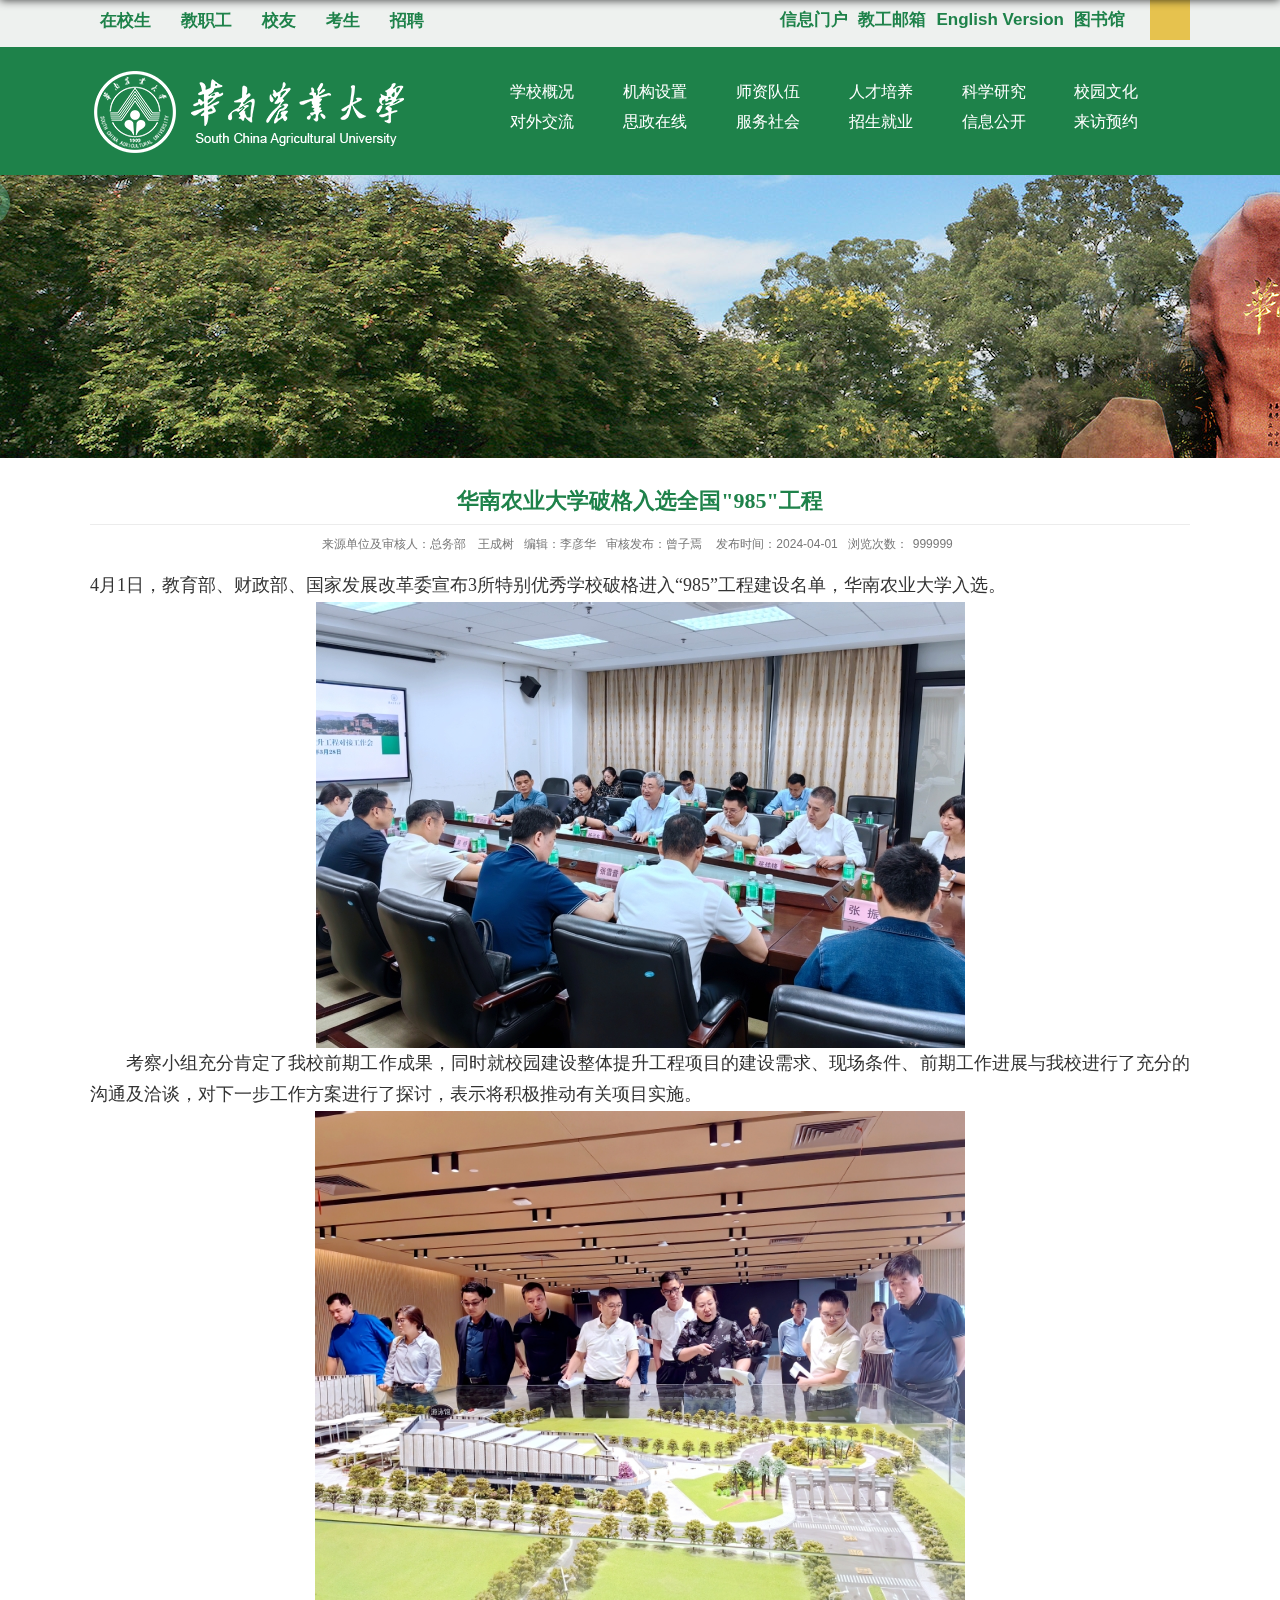
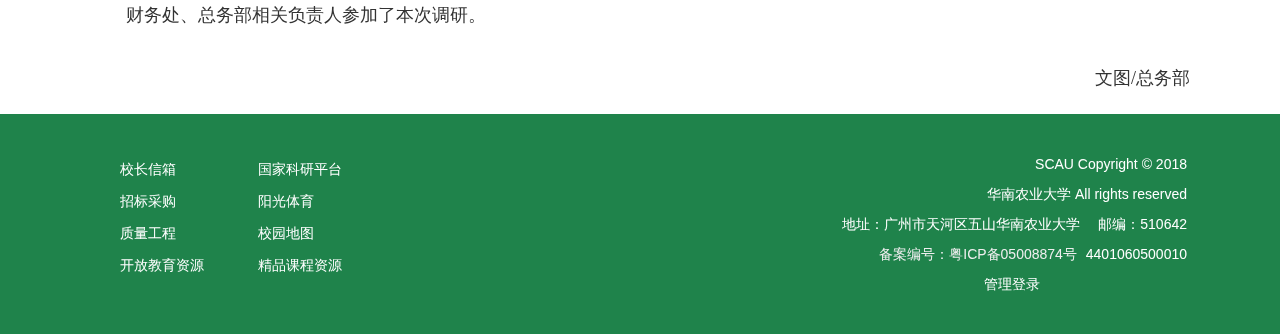
==== commit 335ca96a: "Add files via upload" ====
--- a/index.html
+++ b/index.html
@@ -1,3083 +1,561 @@
-<!DOCTYPE html PUBLIC "-//W3C//DTD XHTML 1.0 Transitional//EN" "http://www.w3.org/TR/xhtml1/DTD/xhtml1-transitional.dtd">
-<!-- saved from url=(0202)https://mooc1.chaoxing.com/mycourse/studentstudy?chapterId=839311319&courseId=241699642&clazzid=96425632&cpi=303630531&enc=84277fb9a5be5efed23614ff1ade8875&mooc2=1&openc=2dd7cf875480db101149552812f4b932 -->
-<html xmlns="http://www.w3.org/1999/xhtml" style="font-size: 203.733px;"><head><meta http-equiv="Content-Type" content="text/html; charset=UTF-8"><style media="screen"></style><script>
-    _HOST_ = "//mooc1.chaoxing.com";
-    _CP_ = "/mooc-ans";
-    _HOST_CP1_ = "//mooc1.chaoxing.com/mooc-ans";
-    // _HOST_CP2_ = _HOST_ + _CP_;
-    _HOST_CP2_ = _CP_;
-</script>
-	
-	<meta http-equiv="X-UA-Compatible" content="IE=edge,chrome=1">
-	<title>学生学习页面</title>
-	<link href="./index_files/global.css" rel="stylesheet" type="text/css">
-	<link href="./index_files/play.css" rel="stylesheet" type="text/css">
-	<link rel="stylesheet" type="text/css" href="./index_files/face-collection-qr.css">
-	<style>
-			</style>
-	<script>
-		var pulishCheckTip = '请输入话题名称或者内容';
-		var discussFailedTip = '发帖失败';
-		var limitword150 = '字数不能超过150！';
-		var titleLimit200 = '标题限200字';
-		var contentLimit20000 = '内容限20000字';
-	</script>
-	<script src="./index_files/baguettebox.min.js.下载"></script>
-	<link rel="stylesheet" href="./index_files/baguettebox.min.css">
-	<link href="./index_files/chapter_common.css" type="text/css" rel="stylesheet">
-	<link href="./index_files/chapter_student_common.css" type="text/css" rel="stylesheet">
-	<link rel="stylesheet" href="./index_files/uploadImg.css">
-	<link rel="stylesheet" type="text/css" href="./index_files/common.css">
-	<link rel="stylesheet" type="text/css" href="./index_files/style.css">
-	<link rel="stylesheet" type="text/css" href="./index_files/q_preview.css">
-	<script src="./index_files/uploadNew.js.下载"></script>
-	<script type="text/javascript" src="./index_files/plupload.full.min.js.下载"></script>
-	<script type="text/javascript" src="./index_files/DD_belatedPNG_0.0.8a-min.js.下载"></script>
-	<script type="text/javascript" src="./index_files/jquery-1.7.2.min.js.下载"></script>
-	<link href="./index_files/webuploader.css" type="text/css" rel="stylesheet">
-	<script src="./index_files/webuploader.nolog.min.js.下载"></script>
-	<script src="./index_files/new-chapter-group-right.js.下载"></script>
-	<script src="./index_files/chapterDetect.js.下载"></script>
-	<link rel="stylesheet" type="text/css" href="./index_files/studentStudy.css">
-	<style>
-					.chapterQrcode{right:0px;}
-			.teacherTool{right:318px;}
-			.toolOpenBtn{left:-11px;background:url(//mooc1.chaoxing.com/mooc-ans/images/toolOpenBtn.png) no-repeat left center;}
-			.toolCloseBtn{left:-11px;background:url(//mooc1.chaoxing.com/mooc-ans/images/toolCloseBtn.png) no-repeat left center;}
-			.jobhint{left:-100px;}
-			.content .main{padding:0 432px 0 0;}
-			@media screen and (max-width: 1440px) {
-				.content .main{padding:0 300px 0 0;}
-			}
-		@media screen and (max-width: 1040px) {
-			.content .main{padding:0 200px 0 0;}
-		}
-				.editorMaskDiv .popDiv{margin-left:0;margin-top:0}
-		#edui_fixedlayer{z-index:101!important;}
-		.edui-default .edui-editor-toolbarbox{position:fixed!important;top:110px}
-		.stuTitle{padding-bottom:0;}
-		.twBx{height:210px;padding:20px 30px;box-sizing:border-box;position:relative;padding-bottom:0}
-		.textareaBx{display:block;width:100%;height:188px;border:solid 1px #D4D6D9;border-radius:4px}
-		.textarea{padding:0 4px 0 14px;height:150px;overflow:auto;background:none;font-family:microsoft YaHei;font-size:14px;color:#131B26;line-height:20px;width:100%;margin-top:10px}
-		.fontNum{text-align:right;height:28px;line-height:28px;padding:0 14px;color:#ACB4BF}
-		.blueBord{border:solid 1px #3A8BFF}
-		.tjSucess{position:fixed;width:128px;height:48px;background:rgba(79, 87, 98, 0.98);border-radius:8px;top:20%;left:50%;transform: translate(-50%);font-size:14px;color:#fff;text-align:center;display:none;line-height:48px;}
-		.tjSucess i{display:inline-block;width:20px;height:20px;background:url(//mooc1.chaoxing.com/mooc-ans/mooc2/images/right.png) no-repeat;margin-right:10px;vertical-align:middle}
-		.formNote_padding .edui-editor-toolbarboxinner .webuploader-pick{height: auto;}
-		.formNote_padding .multieditor .edui-editor-toolbarboxinner .edui-for-justify.right{top:0;}
-		.formNote_padding  .multieditor .edui-editor-toolbarbox{z-index:100;}
-	</style>
-	<link href="./index_files/nodeToolBar.css" type="text/css" rel="stylesheet">
-	<script src="./index_files/ServerHost.js.下载"></script>
-	<script type="text/javascript" src="./index_files/jquery.nicescroll.min.js.下载"></script>
-	<script src="./index_files/jquery.color.js.下载"></script>
-	<script type="text/javascript" src="./index_files/domain.js.下载"></script>
-				<script type="text/javascript" src="./index_files/setlog"></script>
-		<link href="./index_files/viewer.min.css" rel="stylesheet" type="text/css">
-	<script type="text/javascript" src="./index_files/jquery.md5.js.下载"></script>
-	<script type="text/javascript" src="./index_files/viewer-jquery.min.js.下载"></script>
-	<script src="./index_files/wayer_v1.2.mini.js.下载"></script>
-	<script src="./index_files/check_vercode.js.下载" type="text/javascript"></script>
-	<script type="text/javascript" src="./index_files/multieditor.js.下载"></script>
-	<script>
-		typeof MultiEditor != "undefined" && MultiEditor.init('edit',null,{
-			'isGetVideoDataFromCenter': true, //获取视频地址是否从中心存储获取，避免云盘视频删除后视频提示已删除的问题
-			'prefix': 'https://noteyd.chaoxing.com'
-		});
-	</script><script type="text/javascript" src="./index_files/rich.text.util.js.下载"></script>
-		<script type="text/javascript">
-		window['dtype'] =  "Course";
-		window['app'] =  "0";
-		window.cxktDomain = "";
-		window.cxkdEditorUrl = "";
-		var ut_value = "s"
-		var stu_clazzId = "96425632";
-		var stu_CourseId = "241699642";
-		var stu_knowledgeId = "839311319";
-		var stu_cpi = "303630531";
-		var ua=navigator.userAgent.indexOf('chaoxing_wisdomclass');
-		if(ua!=-1){
-			document.write('<script src="//mooc1.chaoxing.com/mooc-ans/js/phone/protocolChaoXing/CXJSBridge.js"><\/script>');
-			document.write('<script src="//mooc1.chaoxing.com/mooc-ans/js/phone/app.utils.js?v=2"><\/script>');
-		}
-		var utEnc="1653b65e404088dd175b762b70d5303f";
-		var courseId=241699642;
-		var courseid=241699642;
-
-		var videoNoteCardId = "0";
-		var videoNoteMid = "";
-		var videoNoteTime = ""
-		var courseEnded = '' === 'true';
-		String.prototype.trim=function(){return this.replace(/(^\s*)|(\s*$)/g,"");}
-		//设置cookie
-		var setCookie = function(name,value,hours,path,domain) {
-			var oNow = new Date();
-			oNow.setHours(oNow.getHours() + hours);
-			var sCookie = name + "=" + escape(value);
-			if(hours) {
-				sCookie += ";expires=" + oNow.toGMTString();
-			}
-			if(path) {
-				sCookie += ";path=" + path;
-			}
-			if(domain) {
-				sCookie += ";domain=" + domain;
-			}
-			document.cookie = sCookie;
-		};
-		//获取cookie
-		var getCookie = function(name) {
-			var oRegExp = new RegExp("(^|)" + name + "=([^;]*)(;|$)","gi").exec(document.cookie), aCookie;
-			if(aCookie = oRegExp) {
-				return unescape(aCookie[2]);
-			}
-			return null;
-		};
-		var videoAutoPlay = "0";
-		function hideChangeBtn() {
-			if($("#coursetree>ul>li:first .posCatalog_level>ul>li:first>.posCatalog_select").hasClass("posCatalog_active") && (($(".prev_list li").length == 0) || ($(".prev_list li").length > 0 && $(".prev_list>ul>li:first").hasClass("active")))){
-				$(".prev").css("display", "none");
-			} else {
-				$(".prev").css("display", "block");
-			}
-			var len = $("#coursetree li").length;
-			if ($("#coursetree li").eq(len - 1).children(".posCatalog_select").hasClass("posCatalog_active") && (($(".prev_list") && $(".prev_list").length == 0) || ($(".prev_list") && $(".prev_list").length > 0 && $(".prev_list>ul>li:last").hasClass("active")))) {
-				$(".next").css("display", "none");
-			} else {
-				$(".next").css("display", "block");
-			}
-		}
-		var showorhide=function(htmlid){
-			var doc = document.getElementById(htmlid);
-			if(doc!=null){
-				if(doc.style.display!="none"){
-					doc.style.display="none";
-				}else{
-					doc.style.display="block";
-				}
-			}
-		};
-		var show=function(htmlid){
-			var doc = document.getElementById(htmlid);
-			doc.style.display="block";
-		};
-		var tasckvalidate=function(clazzid,nodeid){
-			window.open("/mooc-ans/edit/validate?clazzid="+clazzid+"&nodeid="+nodeid+"&courseId="+courseId);
-		};
-
-		function bindSubCheck(callback) {
-			$('#sub').unbind('click');
-			$('#sub').on('click', function() {
-				var code=$("#code").val();
-				jQuery.ajax({
-					type:"POST",
-					url:_HOST_CP2_ + "/kaptcha-img/ajaxValidate2",
-					data:{code:code},
-					success: function(data){
-						$("#code").val("");
-						if(data.status){
-							$("#validate").css("display","none");
-							WAY.box.hide();
-							var enc=data.enc;
-							callback && callback(enc);
-						}else{
-							getVarCode();
-						}
-					}
-				});
-			});
-		}
-
-		//目录滚动条
-		function posCatalogScroll(){
-			try {
-				$("#content1").niceScroll({cursorborder:"",cursorwidth:8,cursorcolor:"#CFD8E6",boxzoom:false,autohidemode:true});
-				setInterval(function(){
-					$("#content1").getNiceScroll().resize(); //检测滚动条是否重置大小（当窗口改变大小时）
-				},300)
-			} catch (e) {
-			}
-		}
-		function posChapter(){
-			var fanyaHeight = $(window).height()
-			$('.posCatalog').css({'height':fanyaHeight-40-65-56}) //左右浮框
-			$('#selector').css({'height':fanyaHeight-40}) //目录内容
-		}
-		function posDiscuss(){
-			var fanyaHeight = $(window).height()
-			$('#posDiscussScroll').css({'height' : fanyaHeight - 40 - 65 - 30}) //左右浮框
-		}
-		// 笔记列表的高度
-		function posNote() {
-			var fanyaHeight = $(window).height()
-			$('#posNoteScroll').css({'height' : fanyaHeight - 40 - 65 - 30}) //左右浮框
-		}
-		function setIframeStyle() {
-			if ($("#iframe").contents().find(".wrap").length > 0) {
-				var padr = $(".prev_title").css("padding-right");
-				$("#iframe").contents().find(".wrap").css("padding", "30px " + padr);
-			}
-		}
-		window.onresize = function(){
-			posChapter()
-			posDiscuss()
-			posNote()
-			setIframeStyle()
-		}
-		$(document).ready(function(){
-			jQuery.ajax({ //一个Ajax过程
-				type: "get", //以get方式与后台沟通
-				url : _HOST_CP2_ + "/mycourse/studentstudycourselist",
-				dataType:'html',//返回的值
-				data: {courseId:'241699642',chapterId:'839311319',clazzid:'96425632',cpi:'303630531',mooc2:1},
-				success: function(data){//如果调用成功
-					document.getElementById("coursetree").innerHTML=data;
-					jQuery("#coursetree .posCatalog_select").removeClass("posCatalog_active");
-					jQuery("#cur" + 839311319).addClass("posCatalog_active");
-					var bulletFormat = "";
-					if( bulletFormat != "null" && bulletFormat == "Dot"){
-						$(".posCatalog_sbar").hide();
-					}
-					posCatalogScroll()
-					posChapter()
-					checkMobileBrowerLearn();
-					//目录展开收起
-					/*$('.posCatalog_title').click(function () {
-						var _this = $(this).parent().next()
-						if (_this.is(':visible')) {
-							_this.slideUp(300)
-							$(this).removeClass('posCatalog_rotate')
-						} else {
-							_this.slideDown(300)
-							$(this).addClass('posCatalog_rotate')
-						}
-						posCatalogScroll()
-					})
-					$('.posCatalog_name').click(function () {
-						$('.posCatalog_name').parent().removeClass('posCatalog_active')
-						$(this).parent().addClass('posCatalog_active')
-					})*/
-					hideChangeBtn();
-				}
-			});
-		});
-		function getJobCount(obj) {
-			var knowledgeJobCount = $(obj).find(".jobUnfinishCount");
-			var totalCount = 0;
-			for (var i = 0; i < knowledgeJobCount.size(); i++) {
-				var singleJobCount = parseInt(knowledgeJobCount.eq(i).val());
-				totalCount += singleJobCount;
-			}
-			return totalCount;
-		}
-		var addDiscussReply = function(discussId,replycount){
-
-			var doc = document.getElementById("discuss"+discussId);
-			var content = doc.value;
-			if(content==null||content=='')
-			{
-				alert("内容不能为空！");
-				return;
-			}
-			doc.value = "";
-			jQuery.post(_HOST_CP2_ + "/bbsapi/addDiscussReply",
-					{
-						discussId : discussId
-						,replycount : replycount
-						,clazzid : '96425632'
-						,userId : '248555850'
-						,content : content
-						,role : 1
-						,schoolId : '62767',
-						replaytype:'1',
-						ut:'s'
-					},
-					function(data){
-						if(data=='error'){
-							alert("添加失败！");
-						}else{
-							var doc = document.getElementById("replaylist"+discussId);
-							data = data.replace(/(^\s*)|(\s*$)/g,"");
-							doc.innerHTML = data;
-							var rcdoc = document.getElementById("replycount"+discussId);
-							rcdoc.innerHTML = parseInt(rcdoc.innerHTML)+1;
-						}
-					}
-			);
-		};
-
-
-		var replay = function(num,disid,schoolid) {
-			var doc = document.getElementById("replaylist"+disid);
-			var showeddoc = document.getElementById("showed"+disid);
-			if(doc.style.display!="none"){
-				doc.style.display = "none";
-			}else{
-				var obj = doc.innerHTML;
-				if(obj==null||obj==""){
-
-					jQuery.post(_HOST_CP2_ + "/schoolCourseInfo/getReplayList",
-							{
-								discussid:disid,
-								schoolId:schoolid,
-								replycount:num,
-								date:new Date(),
-								replaytype:'1'
-							},
-							function(data){
-								data = data.replace(/(^\s*)|(\s*$)/g,"");
-								doc.innerHTML = data;
-							}
-					);
-					doc.style.display = "block";
-					show("replaytextarea"+disid);
-				}else{
-					doc.style.display = "block";
-					show("replaytextarea"+disid);
-				}
-			}
-		};
-
-		var praise = function(obj,disid,schoolid) {
-			jQuery("#praise"+disid).removeClass();
-			jQuery("#praise"+disid).addClass("cur");
-			jQuery.post(_HOST_CP2_ + "/schoolCourseInfo/addBBSPraise",
-					{
-						disid:disid
-						,schoolid : schoolid
-						,userid:'248555850'
-					},
-					function(data){
-						var doc = document.getElementById("praise"+disid);
-						doc.innerHTML = parseInt(doc.innerHTML)+1;
-						obj.onclick=null;
-
-					}
-			);
-
-		}
-
-		var addtopcomment = function(clazzid){
-			var title = document.getElementById("toplevelTextCommentTitle").value;
-			if(title==null || title=='' || title.trim()=='')
-			{
-				alert("标题不能为空！");
-				return;
-			}
-			if(title.length>50){
-				alert("字数不能超过50");
-				document.getElementById("toplevelTextCommentTitle").value = title.substring(0,50);
-				return;
-			}
-			var content = document.getElementById("toplevelTextCommentContent").value;
-			document.getElementById("toplevelTextCommentTitle").value = "";
-			document.getElementById("toplevelTextCommentContent").value = "";
-			var ask = 0;
-			if(document.getElementById("askteacher") != null){
-				if(document.getElementById("askteacher").checked == true){
-					ask=1;
-				}
-			}
-			var chapterId = document.getElementById("chapterIdid").value;
-			jQuery.post(_HOST_CP2_ + "/bbsapi/addCDiscuss",
-					{
-						moocId:'241699642',
-						clazzid:'96425632',
-						userId:'248555850',
-						title: title,
-						content:content,
-						chapterIds:chapterId,
-						schoolId:'62767',
-						replaytype:'1',
-						ask : ask,
-						role:'1'
-						,type: 'student'
-						,ut:'s'
-					},
-					function(data){
-						data = data.replace(/(^\s*)|(\s*$)/g,"");
-						var doc = document.getElementById("posDiscussScroll");
-						doc.innerHTML = data;
-						//alert("操作成功！");
-					}
-			);
-		};
-		function getcookie(objname){
-			var arrstr = document.cookie.split("; ");
-			for(var i = 0;i < arrstr.length;i ++){
-				var temp = arrstr[i].split("=");
-				if(temp[0] == objname){
-					return unescape(temp[1]);
-				}
-			}
-		}
-		function getChapterRightDiscuss(){
-			var chapterId=document.getElementById("chapterIdid").value;
-			jQuery.post(_HOST_CP2_ + "/schoolCourseInfo/getgrouptopic",
-					{
-						courseId:'241699642'
-						,clazzid:'96425632'
-						,type: 2
-						,ut:'s'
-						,chapterId:chapterId
-						,mooc2:1
-						,pagesize: 1000
-					},
-					function(data){
-						data = data.replace(/(^\s*)|(\s*$)/g,"");
-						var doc = document.getElementById("posDiscussScroll");
-						doc.innerHTML = data;
-						$(function(){
-							bindImg2('fileUploader_group');
-							baguetteBox.run('.smallImg', {
-								animation: 'fadeIn',
-							});
-						});
-
-						$(function(){
-							//输入内容
-							$('.formTopic_text>textarea,.formNote_text>textarea').focus(function(){
-								$(this).parent().addClass('areaShadow')
-							})
-							$('.formTopic_text>textarea,.formNote_text>textarea').blur(function(){
-								$(this).parent().removeClass('areaShadow')
-							})
-
-							//讨论话题showhide
-							$('.newTopic_bnt').click(function(){
-								// 新建笔记屏蔽截屏按钮
-								$("#editor1 .edui-for-screenshot").hide();
-								$(this).next().slideDown(300)
-							})
-							$('.replyQuxiao').click(function(){
-								$(this).parent().parent().slideUp(300)
-							})
-							posDiscuss();
-							//话题输入内容滚动条
-							function formTopic_text_Scroll(){
-								try {
-									$(".formTopic_text_Scroll").niceScroll({cursorborder:"",cursorwidth:8,cursorcolor:"#CFD8E6",boxzoom:false,autohidemode:true});
-									setInterval(function(){
-										$(".formTopic_text_Scroll").getNiceScroll().resize(); //检测滚动条是否重置大小（当窗口改变大小时）
-									},300)
-								} catch (e) {
-								}
-
-							}
-							formTopic_text_Scroll()
-							function formTopicScroll(){
-								try {
-									$("#formTopicScroll").niceScroll({cursorborder:"",cursorwidth:8,cursorcolor:"#CFD8E6",boxzoom:false,autohidemode:true});
-									setInterval(function(){
-										$("#formTopicScroll").getNiceScroll().resize(); //检测滚动条是否重置大小（当窗口改变大小时）
-									},300)
-								} catch (e) {
-								}
-							}
-							formTopicScroll()
-							function posDiscuss(){
-								var fanyaHeight = $(window).height()
-								$('#posDiscussScroll').css({'height' : fanyaHeight - 40 - 65 - 30}) //左右浮框
-							}
-							function formDiscussScroll(){
-								try {
-									$("#posDiscussScroll").niceScroll({cursorborder:"",cursorwidth:8,cursorcolor:"#CFD8E6",boxzoom:false,autohidemode:true});
-									setInterval(function(){
-										$("#posDiscussScroll").getNiceScroll().resize(); //检测滚动条是否重置大小（当窗口改变大小时）
-									},300)
-								} catch (e) {
-								}
-							}
-							formDiscussScroll()
-							window.onresize = function(){
-								posDiscuss()
-							}
-							var count = $("#content2 .itemDiscuss").length;
-							if (count > 0) {
-								if (count < 1000) {
-									$(".discussNum").text("(" + count + ")");
-								}
-							}
-						})
-					}
-			);
-		}
-
-		function getGroupChapterRightDiscuss(){
-			jQuery.post(_HOST_CP2_ + "/schoolCourseInfo/getgrouptopic",
-					{
-						courseId:'241699642'
-						,clazzid:'96425632'
-						,type: 2
-						,ut:'s'
-					},
-					function(data){
-						data = data.replace(/(^\s*)|(\s*$)/g,"");
-						var doc = document.getElementById("posDiscussScroll");
-						doc.innerHTML = data;
-					}
-			);
-		}
-
-		var changePan = function(num){
-			num = parseInt(num);
-			// var check = checkUnsave();
-			// if(num != 3 && check){
-			// 	return;
-			// }
-			for(var i=1;i<=3;i++){
-				var titledoc = document.getElementById("tit"+i);
-				var contentdoc = document.getElementById("content"+i);
-				if(1!=0||(1==0&&i!=2)){
-					if(i==num){
-						titledoc.className="active";
-						titledoc.style.display="block";
-						contentdoc.style.display="block";
-					}else{
-						titledoc.className="";
-						contentdoc.style.display="none";
-					}
-				}
-			}
-		}
-		var changeDisplayContent = function(num,totalnum,chapterId,courseId,clazzid,knowledgestr){
-			num = parseInt(num);
-			totalnum = parseInt(totalnum);
-			PCount.setIndex(num);
-			$(".prev_ul li").removeClass("active");
-			for(var i=1;i<=totalnum;i++){
-				var titledoc = document.getElementById("dct"+i);
-				if(i==num){
-					titledoc.className="active";
-					num = num-1;
-					document.getElementById("iframe").src="/mooc-ans/knowledge/cards?clazzid="+clazzid+"&courseid="+courseId+"&knowledgeid="+chapterId+"&num="+num+"&ut=s&cpi=303630531&v=20160407-4&mooc2=1";
-					var el = $('#iframe');
-					window.ed_reinitIframe = function ed_reinitIframe(){
-						var iframe = el[0];
-
-						try{
-							var bHeight = iframe.contentWindow.document.body.scrollHeight;
-							var dHeight = iframe.contentWindow.document.documentElement.scrollHeight;
-							var height = Math.max(bHeight, dHeight);
-							el.attr('height',height);
-						}catch (ex){}
-					}
-					if($("#openlock").length>0){
-						if(num+1==totalnum){
-							setTimeout('openlockshow();',2000);
-						}else{
-							document.getElementById("openlock").style.display="none";
-						}
-					}
-					window.setInterval("ed_reinitIframe()", 200);
-				}else{
-					titledoc.className="c"+i;
-				}
-			}
-			if(typeof(MoocPlayers)!='undefined'){
-				MoocPlayers.clearMids();
-			}
-			hideChangeBtn();
-		}
-		//点击上下章进行章节人脸识别时使用此方法跳入
-		function faceCheckOverJump(chapterId, courseId, clazzid, faceCheckEnc, faceCheckTime){
-			var jumpType =  $("#jumpType").val();
-			var jumpCount =  $("#jumpCount").val();
-			var curcount =  $("#curcount").val();
-			if(jumpType == 1){
-				PCount.setIndex(curcount);
-				PCount.next(jumpCount, chapterId, courseId, clazzid, '', faceCheckEnc, faceCheckTime)
-			}else{
-				PCount.setIndex(curcount);
-				PCount.previous(jumpCount, chapterId, courseId, clazzid, '', faceCheckEnc, faceCheckTime)
-			}
-		}
-
-		function scroll2Job() {
-			closeDeleteWindow();
-			var jobDiv = $("#iframe").contents().find(".ans-job-icon");
-			var scrolling = false;
-			jobDiv.each(function (index,model) {
-				if(!$(model).parent().hasClass("ans-job-finished")) {
-					if(!scrolling) {
-						scrolling = true;
-						$("html,body").animate({scrollTop: $(model).offset().top}, 500);
-					}
-				}
-			})
-		}
-
-		function checkJob() {
-			closeDeleteWindow();
-			var jobDiv = $("#iframe").contents().find(".ans-job-icon");
-			var unFinishJob = false;
-
-			jobDiv.each(function (index,model) {
-				if(!$(model).parent().hasClass("ans-job-finished")) {
-					unFinishJob = true;
-					return unFinishJob;
-				}
-			})
-
-			return unFinishJob;
-		}
-
-		function showFreezePage() {
-			var freezePage2 = $('#freezePage2');
-			freezePage2.fullFadeIn();
-			freezePage2.addClass('maskFadeOut');
-			$('body').addClass('popOverflow');
-		}
-
-		function callback_course(response) {
-			pauseAll("#freezePage2",response,showFreezePage);
-		}
-
-		function continue_learning() {
-			reloadAndSetNewJs("#freezePage2");
-
-			$('.maskDiv').fullFadeOut();
-			$('.maskDiv').removeClass('maskFadeOut');
-			$('body').removeClass('popOverflow');
-		}
-
-		function showCheckDiv(isNext) {
-			if(isNext) {
-				$(".preChapter").hide();
-				$(".nextChapter").show();
-			}else {
-				$(".preChapter").show();
-				$(".nextChapter").hide();
-			}
-
-			var jobCountDiv = $('.jobFinishTip');
-			jobCountDiv.fullFadeIn();
-			jobCountDiv.addClass('maskFadeOut');
-			$('body').addClass('popOverflow');
-			if("0" == "1") {
-				$("#jobFinishTipFocus").focus();
-			}
-		}
-
-		var PCount = (function () {
-			var cur = 1, inner = changeDisplayContent;
-			return {
-				setIndex : function (index) {
-					cur = index;
-				},
-				next : function (count, chapterId, courseId, clazzid, knowledgestr,checkType) {
-					if (checkUnsave()) {
-						return;
-					}
-					if(typeof checkType != "undefined" && checkType && !courseEnded && checkJob()) {
-						showCheckDiv(true);
-						return;
-					}
-
-					cur = parseInt(cur);
-					count = parseInt(count);
-					$("#jumpCount").val(count);
-					$("#jumpType").val(1);
-					$("#curcount").val(cur);
-					if (cur >= count) {
-						document.getElementById("mainid").innerHTML = "<div style=\"width:32px;height:32px;margin:0 auto;padding:300px 0\"><img src=\"/mooc-ans/images/courselist/loading.gif\" /></div>"
-						cur = 1;
-						jQuery.post(_HOST_CP2_ + "/mycourse/changeCapter",
-								{
-									courseId : courseId
-									, clazzid : clazzid
-									, chapterId : chapterId
-									, knowledgestr : knowledgestr
-									, type : 1
-									, date : new Date()
-									, mooc2 : 1
-								},
-								function (data) {
-									//alert(20160407);
-									data = data.replace(/(^\s*)|(\s*$)/g, "");
-									var doc = document.getElementById("mainid");
-									jQuery(doc).html(data);
-									 if(document.getElementById("chapterFaceState") != null){
-			                        	   //人脸识别
-			                        	   return;
-			                           }
-									chapterId = document.getElementById("chapterIdid").value;
-									jQuery("#coursetree .posCatalog_select").removeClass("posCatalog_active");
-									jQuery("#cur" + chapterId).addClass("posCatalog_active");
-																		var el = $('#iframe');
-
-									window.ed_reinitIframe = function ed_reinitIframe() {
-										var iframe = el[0];
-
-										try {
-											var bHeight = iframe.contentWindow.document.body.scrollHeight;
-											var dHeight = iframe.contentWindow.document.documentElement.scrollHeight;
-											var height = Math.max(bHeight, dHeight);
-											el.attr('height', height);
-										} catch (ex) {
-										}
-									}
-									if ($("#openlock").length > 0) {
-										var count = document.getElementById("cardcount").value;
-										if (count == 1) {
-											setTimeout('openlockshow();', 2000);
-										}
-									}
-									if ($("#cur" + chapterId + " .orange01").length > 0) {
-										jQuery.ajax({
-											type : "get",
-											url : _HOST_CP2_ + "/edit/validatejobcount",
-											data : {
-												courseId : courseId
-												, clazzid : clazzid
-												, nodeid : chapterId
-											},
-										});
-									}
-									window.setInterval("ed_reinitIframe()", 200);
-									getClazzNote();
-									hideChangeBtn();
-								}
-						);
-					} else {
-						cur++;
-						inner(cur, count, chapterId, courseId, clazzid, knowledgestr);
-
-					}
-					scroll(0, 0);
-				},
-				previous : function (count, chapterId, courseId, clazzid, knowledgestr,checkType) {
-					if (checkUnsave()) {
-						return;
-					}
-
-					if(typeof checkType != "undefined" && checkType && !courseEnded && checkJob()) {
-						showCheckDiv(false);
-						return;
-					}
-
-					cur = parseInt(cur);
-					count = parseInt(count);
-					$("#jumpCount").val(count);
-					$("#jumpType").val(0);
-					$("#curcount").val(cur);
-					if (cur <= 1) {
-						document.getElementById("mainid").innerHTML = "<div style=\"width:32px;height:32px;margin:0 auto;padding:300px 0\"><img src=\"/mooc-ans/images/courselist/loading.gif\" /></div>"
-						cur = 1;
-						jQuery.post(_HOST_CP2_ + "/mycourse/changeCapter",
-								{
-									courseId : courseId
-									, clazzid : clazzid
-									, chapterId : chapterId
-									, knowledgestr : knowledgestr
-									, type : 0
-									, date : new Date()
-									, mooc2 : 1
-								},
-								function (data) {
-									data = data.replace(/(^\s*)|(\s*$)/g, "");
-									var doc = document.getElementById("mainid");
-									jQuery(doc).html(data);
-									 if(document.getElementById("chapterFaceState") != null){
-			                        	   //人脸识别
-			                        	   return;
-			                           }
-									chapterId = document.getElementById("chapterIdid").value;
-									jQuery("#coursetree .posCatalog_select").removeClass("posCatalog_active");
-									jQuery("#cur" + chapterId).addClass("posCatalog_active");
-									var el = $('#iframe');
-									
-									window.ed_reinitIframe = function ed_reinitIframe() {
-										var iframe = el[0];
-
-										try {
-											var bHeight = iframe.contentWindow.document.body.scrollHeight;
-											var dHeight = iframe.contentWindow.document.documentElement.scrollHeight;
-											var height = Math.max(bHeight, dHeight);
-											el.attr('height', height);
-										} catch (ex) {
-										}
-									}
-									if ($("#openlock").length > 0) {
-										var count = document.getElementById("cardcount").value;
-										if (count == 1) {
-											setTimeout('openlockshow();', 2000);
-										}
-									}
-
-									if ($("#cur" + chapterId + " .orange01").length > 0) {
-
-										jQuery.ajax({
-											type : "get",
-											url : _HOST_CP2_ + "/edit/validatejobcount",
-											data : {
-												courseId : courseId
-												, clazzid : clazzid
-												, nodeid : chapterId
-											},
-										});
-									}
-
-									window.setInterval("ed_reinitIframe()", 200);
-									getClazzNote();
-									hideChangeBtn();
-								}
-						);
-					} else if (cur > 0) {
-						cur--;
-						inner(cur, count, chapterId, courseId, clazzid, knowledgestr);
-					}
-					scroll(0, 0);
-				}
-			}
-		})();
-
-		function showChapterVerificationCodeTip(){
-			closeChapterVerificationCode();
-			var width = $(document).width()-$('#selector').width();
-			WAY.box.show({ 'divid' : 'chapterVerificationCodeTip'});
-			$('.wmask').width(width);
-		}
-
-		function showChapterVerificationCode(){
-			var width = $(document).width()-$('#selector').width();
-			WAY.box.show({ 'divid' : 'chapterVerificationCode'});
-			$('.wmask').width(width);
-			chapterVerifyCode();
-		}
-
-		function  closeChapterVerificationCode(){
-			if($('.wmask').length == 0){
-				return;
-			}
-			WAY.box.hide();
-			$('#chapterVerificationCode').css('display','none');
-			$('#chapterVerificationCodeTip').css('display','none');
-		}
-
-		function chapterVerifyCode() {
-			try {
-				var identifyCodeRandom = $("#identifyCodeRandom");
-				if (identifyCodeRandom) {
-					identifyCodeRandom.val("");
-				}
-			} catch (e) {}
-			$("img[name='chapterNumVerCode']").attr("src", _HOST_CP2_ + "/verifyCode/studychapter?" + new Date().getTime());
-		}
-
-		function recordCheckedChapterParam(courseId,clazzid,chapterId,cpi){
-			if(!window.checked_chapter_param){
-				window.checked_chapter_param =  {} ;
-			}
-			checked_chapter_param.courseId = courseId;
-			checked_chapter_param.clazzid = clazzid;
-			checked_chapter_param.chapterId = chapterId;
-			checked_chapter_param.cpi = cpi;
-		}
-
-		function continueGetTeacherAjax(){
-			var courseId = checked_chapter_param.courseId ;
-			var  clazzid = checked_chapter_param.clazzid ;
-			var chapterId =  checked_chapter_param.chapterId ;
-			var cpi = checked_chapter_param.cpi ;
-			var identifyCodeRandomObj = $("#identifyCodeRandom");
-			var chapterVerCode = identifyCodeRandomObj.val();
-			if(chapterVerCode == ''){
-				identifyCodeRandomObj.animate({
-					backgroundColor : 'pink'
-				}, 1000, function() {
-					identifyCodeRandomObj.animate({
-						backgroundColor : '#fcfcfc'
-					}, 500, null);
-				});
-				return;
-			}
-			getTeacherAjax(courseId,clazzid,chapterId,cpi,chapterVerCode,'',false);
-		}
-
-		function getTeacherAjax(courseId, clazzid, chapterId, cpi, chapterVerCode, objInfo ,toVideoComputer) {
-			// 多次点击同一章节,标签页初始化1
-			PCount.setIndex(1);
-			closeChapterVerificationCode();
-			if (courseId == 0 || clazzid == 0 || chapterId == 0) {
-				alert("无效的参数！");
-				return;
-			}
-			if (typeof (cpi) == 'undefined') {
-				cpi = 0;
-			}
-
-
-			document.getElementById("mainid").innerHTML = "<div style=\"width:32px;height:32px;margin:0 auto;padding:300px 0\"><img src=\"/mooc-ans/images/courselist/loading.gif\" /></div>"
-
-			jQuery.get(_HOST_CP2_ + "/mycourse/studentstudyAjax",
-					{
-						courseId : courseId,
-						clazzid : clazzid,
-						chapterId : chapterId,
-						cpi : cpi,
-						verificationcode : chapterVerCode || '',
-						mooc2 : 1,
-						toComputer : toVideoComputer,
-						microTopicId: "0"
-					},
-					function (data) {
-						data = data.replace(/(^\s*)|(\s*$)/g, "");
-						var doc = document.getElementById("mainid");
-						jQuery(doc).html(data);
-						 if(document.getElementById("chapterFaceState") != null){
-                      	   //人脸识别
-                      	   return;
-                         }
-						var el = $('#iframe');
-						if ($("#openlock").length > 0) {
-							var count = document.getElementById("cardcount").value;
-							if (count == 1) {
-								setTimeout('openlockshow();', 2000);
-							}
-						}
-						if (videoNoteMid != "" && videoNoteCardId != "") {
-							var cardLi = $("#prev_tab .prev_ul li");
-							for (var i = 0; i < cardLi.length; i++) {
-								var cardItem = cardLi[i];
-								if ($(cardItem).attr("cardid") == videoNoteCardId) {
-									changeDisplayContent(i + 1, cardLi.length, chapterId, courseId, clazzid, '');
-									setTimeout("setVideoNoteTime()", 800);
-								}
-							}
-						}
-						$(".posCatalog_select ").removeClass("posCatalog_active");
-						$("#cur" + chapterId).addClass("posCatalog_active");
-						if (typeof objInfo != "undefined") {
-							var cardId = objInfo.cardId;
-							var cardLi = $("#prev_tab .prev_ul li");
-							for (var i = 0; i < cardLi.length; i++) {
-								var cardItem = cardLi[i];
-								if ($(cardItem).attr("cardid") == cardId) {
-									changeDisplayContent(i + 1, cardLi.length, chapterId, courseId, clazzid, '');
-									setTimeout("playFirstVideo()", 1000);
-								}
-							}
-						}
-						if ($("#cur" + chapterId + " .orangeNew").length > 0) {
-
-							jQuery.ajax({
-								type : "get",
-								url : _HOST_CP2_ + "/edit/validatejobcount",
-								data : {
-									courseId : courseId
-									, clazzid : clazzid
-									, nodeid : chapterId
-								},
-							});
-						}
-						window.ed_reinitIframe = function ed_reinitIframe() {
-							var iframe = el[0];
-
-							try {
-								var bHeight = iframe.contentWindow.document.body.scrollHeight;
-								var dHeight = iframe.contentWindow.document.documentElement.scrollHeight;
-								var height = Math.max(bHeight, dHeight);
-								el.attr('height', height);
-							} catch (ex) {
-							}
-						}
-						window.setInterval("ed_reinitIframe()", 200);
-
-						var tab =0;
-													if (tab == 3) {
-								getClazzNote();
-								changePan('3');
-							} else if (tab == 2) {
-								getChapterRightDiscuss();
-								changePan('2');
-							} else {
-								changePan('1');
-							}
-						
-						hideChangeBtn();
-						if (tab != 2) {
-							getChapterRightDiscuss();
-						}
-					}
-			);
-			window.setInterval("setposition()", 200);
-			scroll(0, 0);
-					}
-
-		var getMouseX = function(event) {
-			event = event || window.event;
-			return event.pageX || (event.clientX + (document.documentElement.scrollLeft || document.body.scrollLeft));
-		};
-		var isGet = false;
-		function getChapterNextVideo(aId) {
-			if (videoAutoPlay == 0) {
-				return;
-			}
-			var courseId = $("#curCourseId").val();
-			var knowledgeId = $("#curChapterId").val();
-			var cardId = $("#prev_tab .prev_ul li.active").attr("cardid");
-			var clazzId = $("#curClazzId").val();
-			var cpi = $("#curCpi").val();
-			jQuery.ajax({
-				"type" : "get",
-				"url" : _HOST_CP2_ + "/knowledge/getnextknowledgevideo",
-				"data" : {
-					"clazzId" : clazzId,
-					"courseId" : courseId,
-					"knowledgeId" : knowledgeId,
-					"cardId" : cardId,
-					"cpi" : cpi,
-					"attachmentId" : aId
-				},
-				"dataType" : "json",
-				"success" : function(json) {
-					if (json.result == 1) {
-						var data = json.data;
-						if (data.nextvideo == 0) {
-							if (!isGet) {
-								getChapterNextVideo(aId);
-								isGet = true;
-							} else {
-								isGet = false;
-							}
-							return;
-						}
-						if (data.knowledgeId == knowledgeId) {
-							if (data.cardId == cardId) {
-								var videoIframes = $("#iframe").contents().find("iframe");
-								for (var i = 0; i < videoIframes.size(); i++) {
-									var vIframe = videoIframes[i];
-									var vObjId = $(vIframe).attr("objectid");
-									var vJobId = $(vIframe).attr("jobid") || "";
-									var vMid = $(vIframe).attr("mid");
-									if (typeof data.jobId == "undefined") {
-										data.jobId = "";
-									}
-									if (data.jobId == vJobId && data.objectId == vObjId && data.mid == vMid) {
-										$(vIframe).contents().find(".vjs-big-play-button").click();
-									}
-								}
-							} else {
-								var cardLi = $("#prev_tab .prev_ul li");
-								for (var i = 0; i < cardLi.length; i++) {
-									var cardItem = cardLi[i];
-									if ($(cardItem).attr("cardid") == data.cardId) {
-										changeDisplayContent(i + 1, cardLi.length, knowledgeId, courseId, clazzId, '');
-										setTimeout("playFirstVideo()", 1000);
-									}
-								}
-							}
-						} else {
-							var videoInfo = {
-								"cardId": data.cardId,
-								"jobId": data.jobId,
-								"objectId": data.objectId,
-								"mid": data.mid
-							}
-							getTeacherAjax(courseId, clazzId, data.knowledgeId, cpi, "", videoInfo,'false');
-						}
-						isGet = false;
-					} else {
-						alert(json.errorMsg);
-					}
-				}
-			});
-		}
-		$(function () {
-			var oMain = jQuery('.main').first();
-			var oSelector = jQuery('#selector');
-			var dialogContent = jQuery(".showcontent");
-			var oWestSpliter = jQuery('#selector .spliter.west').first();
-			var oEastSpliter = jQuery('#selector .spliter.east').first();
-			var iMinWidth = 303;
-			var sMask = '<div class="mask"></div>';
-
-			oWestSpliter.on('mousedown', function(event) {
-
-				event = event || window.event;
-
-				var iX = getMouseX(event);
-				var iWidth = oSelector.innerWidth();
-
-				oWestSpliter[0].setCapture && oWestSpliter[0].setCapture();
-
-				oMain.append(sMask);
-
-				jQuery(document).bind('mousemove', function(ev) {
-					ev = ev || window.event;
-
-					var iDX = getMouseX(ev) - iX;
-					var iToWidth = iWidth - iDX;
-
-					if (iToWidth < iMinWidth) {
-						return;
-					}
-
-					setCookie('selectwidth', iToWidth, 24 * 7, '/mycourse/studentstudy');
-
-
-					setCookie('selectwidth', iToWidth, 24 * 7, _HOST_CP2_ + '/mycourse/studentstudy');
-					oSelector.css('width', iToWidth + 'px');
-					dialogContent.css('width', iToWidth + 'px');
-				});
-
-				jQuery(document).bind('mouseup', function() {
-					oWestSpliter[0].releaseCapture && oWestSpliter[0].releaseCapture();
-					var oMask = jQuery('.mask').first();
-					oMask && oMask.remove();
-					jQuery(document).unbind('mousemove');
-					jQuery(document).unbind('mouseup');
-				});
-			});
-
-			oEastSpliter.on('mousedown', function(event) {
-				event = event || window.event;
-
-				var iX = getMouseX(event);
-				var iWidth = oSelector.innerWidth();
-
-				oEastSpliter[0].setCapture && oEastSpliter[0].setCapture();
-
-				oMain.append(sMask);
-
-				jQuery(document).bind('mousemove', function(ev) {
-					ev = ev || window.event;
-
-					var iDX = getMouseX(ev) - iX;
-					var iToWidth = iWidth + iDX;
-
-					if (iToWidth < iMinWidth) {
-						return;
-					}
-
-					setCookie('selectwidth', iToWidth, 24 * 7, '/mycourse/studentstudy');
-
-
-					setCookie('selectwidth', iToWidth, 24 * 7, _HOST_CP2_ + '/mycourse/studentstudy');
-					oSelector.css('width', iToWidth + 'px');
-					dialogContent.css('width', iToWidth + 'px');
-				});
-
-				jQuery(document).bind('mouseup', function() {
-					oEastSpliter[0].releaseCapture && oEastSpliter[0].releaseCapture();
-					var oMask = jQuery('.mask').first();
-					oMask && oMask.remove();
-					jQuery(document).unbind('mousemove');
-					jQuery(document).unbind('mouseup');
-				});
-			});
-		});
-		function jobflag(){
-			var ff = window.frames[0];
-			var jobNum = 0,finishedNum =0;
-			if(ff){
-				jobNum += jQuery(".ans-job-icon",ff.document).size();
-				finishedNum += jQuery(".ans-job-finished",ff.document).size();
-			}
-			if(jobNum > 2 && jobNum - finishedNum > 0){
-				jQuery("#jobhint").fadeIn();
-				jQuery("#jobhint span").html(jobNum - finishedNum);
-				var unfinished = jQuery(".ans-job-icon",ff.document).parent().not(".ans-job-finished");
-				if(unfinished.size()>0){
-					jQuery("#jobhint").attr("href","javascript:;");
-					jQuery("#jobhint").click(function(){
-						jQuery("html,body").animate({scrollTop:jQuery(jQuery(".ans-job-icon",window.frames[0].document).parent().not(".ans-job-finished")[0]).offset().top},200);
-					});
-				}else{
-					jQuery("#jobhint").attr("href","javascript:;");
-					jQuery("#jobhint span").html(0);
-					$("#jobhint").unbind("click");
-				}
-
-			}else{
-				jQuery("#jobhint").fadeOut();
-				jQuery("#jobhint").attr("href","javascript:;");
-				jQuery("#jobhint span").html(0);
-				$("#jobhint").unbind("click");
-			}
-		}
-
-		function jobflagOperation(){
-			try{
-				setTimeout(jobflag,6000);
-			}catch(e){console.log(e.message);}
-		}
-		function saveOr(isave){
-			videoNoteScrollTop = $("html,body").scrollTop();
-			if(isave == 1){
-				addOrUpdateClazzNote();
-			}else{
-				typeof MultiEditor != "undefined" && MultiEditor.setRichText('editor1','');
-				$(".formTopic").css("display", "none");
-			}
-			var popDeleShowHide = $('.popDeleShowHide');
-
-			popDeleShowHide.fullFadeOut();
-			popDeleShowHide.removeClass('maskFadeOut');
-			$('body').removeClass('popOverflow');
-			setTimeout(function() {
-				$("html,body").scrollTop(videoNoteScrollTop);
-			}, 500);
-		}
-		function closeTips(){
-			var popDeleShowHide = $('.popDeleShowHide');
-
-			popDeleShowHide.fullFadeOut();
-			popDeleShowHide.removeClass('maskFadeOut');
-			$('body').removeClass('popOverflow');
-		}
-	</script>
-
-<script type="text/javascript" src="./index_files/rich.text.common.js.下载"></script><script type="text/javascript" src="./index_files/yun.file.util.js.下载"></script><script type="text/javascript" src="./index_files/ueditor.config.js.下载"></script><script type="text/javascript" src="./index_files/ueditor.all.js.下载"></script><script type="text/javascript" src="./index_files/radialIndicator.min.js.下载"></script><link rel="stylesheet" type="text/css" href="./index_files/webuploader(1).css"><link rel="stylesheet" type="text/css" href="./index_files/viewer.css"><link rel="stylesheet" type="text/css" href="./index_files/view-button.css"><script type="text/javascript" src="./index_files/custom.js.下载"></script><script type="text/javascript" src="./index_files/viewer.js.下载"></script><script type="text/javascript" src="./index_files/attachment_listener.js.下载"></script><script type="text/javascript" src="./index_files/attachment_click_util.js.下载"></script><script type="text/javascript" src="./index_files/passport2-onlineinfo.js.下载" id="reloadJsId"></script><style type="text/css">._th-container ._th-item{margin-bottom:3px;position:relative;width:0;height:0;cursor:pointer;opacity:.3;background-color:aquamarine;border-radius:100%;text-align:center;line-height:30px;-webkit-transition:all .35s;-o-transition:all .35s;transition:all .35s;right:30px}._th-container ._th-item,._th-container ._th-click-hover,._th_cover-all-show-times ._th_times{-webkit-box-shadow:-3px 4px 12px -5px black;box-shadow:-3px 4px 12px -5px black}._th-container:hover ._th-item._item-x2{margin-left:18px;width:40px;height:40px;line-height:40px}._th-container:hover ._th-item._item-x-2{margin-left:17px;width:38px;height:38px;line-height:38px}._th-container:hover ._th-item._item-xx2{width:36px;height:36px;margin-left:16px;line-height:36px}._th-container:hover ._th-item._item-xx-2{width:32px;height:32px;line-height:32px;margin-left:14px}._th-container:hover ._th-item._item-reset{width:30px;line-height:30px;height:30px;margin-left:10px}._th-click-hover{position:relative;-webkit-transition:all .5s;-o-transition:all .5s;transition:all .5s;height:45px;width:45px;cursor:pointer;opacity:.3;border-radius:100%;background-color:aquamarine;text-align:center;line-height:45px;right:0}._th-container:hover{left:-5px}._th-container{font-size:12px;-webkit-transition:all .5s;-o-transition:all .5s;transition:all .5s;left:-35px;top:20%;position:fixed;-webkit-box-sizing:border-box;box-sizing:border-box;z-index:100000;-webkit-user-select:none;-moz-user-select:none;-ms-user-select:none;user-select:none}._th-container ._th-item:hover{opacity:.8;background-color:#5fb492;color:aliceblue}._th-container ._th-item:active{opacity:.9;background-color:#1b3a26;color:aliceblue}._th-container:hover ._th-click-hover{opacity:.8}._th-container:hover ._th-item{opacity:.6;right:0}._th-container ._th-click-hover:hover{opacity:.8;background-color:#5fb492;color:aliceblue}._th_cover-all-show-times{position:fixed;top:0;right:0;width:100%;height:100%;z-index:99999;opacity:1;font-weight:900;font-size:30px;color:#4f4f4f;background-color:rgba(0,0,0,0.1)}._th_cover-all-show-times._th_hidden{z-index:-99999;opacity:0;-webkit-transition:1s all;-o-transition:1s all;transition:1s all}._th_cover-all-show-times ._th_times{width:300px;height:300px;border-radius:50%;background-color:rgba(127,255,212,0.51);text-align:center;line-height:300px;position:absolute;top:50%;right:50%;margin-top:-150px;margin-right:-150px}</style><style>.clearfix:after{content: " ";display: block;height: 0px;clear: both;}</style><style>._captureBlock_na0g2_1{transition:none;position:absolute;z-index:2147483642;left:0;top:0;height:0;width:0;background-color:#000;opacity:.3;box-sizing:border-box}._one-click-ocr_6cdrj_1{--ocr-blue: #0d6efd;--ocr-indigo: #6610f2;--ocr-purple: #6f42c1;--ocr-pink: #d63384;--ocr-red: #dc3545;--ocr-orange: #fd7e14;--ocr-yellow: #ffc107;--ocr-green: #198754;--ocr-teal: #20c997;--ocr-cyan: #0dcaf0;--ocr-black: #000;--ocr-white: #fff;--ocr-gray: #6c757d;--ocr-gray-dark: #343a40;--ocr-gray-100: #f8f9fa;--ocr-gray-200: #e9ecef;--ocr-gray-300: #dee2e6;--ocr-gray-400: #ced4da;--ocr-gray-500: #adb5bd;--ocr-gray-600: #6c757d;--ocr-gray-700: #495057;--ocr-gray-800: #343a40;--ocr-gray-900: #212529;--ocr-primary: #0d6efd;--ocr-secondary: #6c757d;--ocr-success: #198754;--ocr-info: #0dcaf0;--ocr-warning: #ffc107;--ocr-danger: #dc3545;--ocr-light: #f8f9fa;--ocr-dark: #212529;--ocr-primary-rgb: 13, 110, 253;--ocr-secondary-rgb: 108, 117, 125;--ocr-success-rgb: 25, 135, 84;--ocr-info-rgb: 13, 202, 240;--ocr-warning-rgb: 255, 193, 7;--ocr-danger-rgb: 220, 53, 69;--ocr-light-rgb: 248, 249, 250;--ocr-dark-rgb: 33, 37, 41;--ocr-primary-text-emphasis: #052c65;--ocr-secondary-text-emphasis: #2b2f32;--ocr-success-text-emphasis: #0a3622;--ocr-info-text-emphasis: #055160;--ocr-warning-text-emphasis: #664d03;--ocr-danger-text-emphasis: #58151c;--ocr-light-text-emphasis: #495057;--ocr-dark-text-emphasis: #495057;--ocr-primary-bg-subtle: #cfe2ff;--ocr-secondary-bg-subtle: #e2e3e5;--ocr-success-bg-subtle: #d1e7dd;--ocr-info-bg-subtle: #cff4fc;--ocr-warning-bg-subtle: #fff3cd;--ocr-danger-bg-subtle: #f8d7da;--ocr-light-bg-subtle: #fcfcfd;--ocr-dark-bg-subtle: #ced4da;--ocr-primary-border-subtle: #9ec5fe;--ocr-secondary-border-subtle: #c4c8cb;--ocr-success-border-subtle: #a3cfbb;--ocr-info-border-subtle: #9eeaf9;--ocr-warning-border-subtle: #ffe69c;--ocr-danger-border-subtle: #f1aeb5;--ocr-light-border-subtle: #e9ecef;--ocr-dark-border-subtle: #adb5bd;--ocr-white-rgb: 255, 255, 255;--ocr-black-rgb: 0, 0, 0;--ocr-font-sans-serif: system-ui, -apple-system, "Segoe UI", Roboto, "Helvetica Neue", "Noto Sans", "Liberation Sans", Arial, sans-serif, "Apple Color Emoji", "Segoe UI Emoji", "Segoe UI Symbol", "Noto Color Emoji";--ocr-font-monospace: SFMono-Regular, Menlo, Monaco, Consolas, "Liberation Mono", "Courier New", monospace;--ocr-gradient: linear-gradient(180deg, rgba(255, 255, 255, .15), rgba(255, 255, 255, 0));--ocr-body-font-family: var(--ocr-font-sans-serif);--ocr-body-font-size: 1rem;--ocr-body-font-weight: 400;--ocr-body-line-height: 1.5;--ocr-body-color: #212529;--ocr-body-color-rgb: 33, 37, 41;--ocr-body-bg: #fff;--ocr-body-bg-rgb: 255, 255, 255;--ocr-emphasis-color: #000;--ocr-emphasis-color-rgb: 0, 0, 0;--ocr-secondary-color: rgba(33, 37, 41, .75);--ocr-secondary-color-rgb: 33, 37, 41;--ocr-secondary-bg: #e9ecef;--ocr-secondary-bg-rgb: 233, 236, 239;--ocr-tertiary-color: rgba(33, 37, 41, .5);--ocr-tertiary-color-rgb: 33, 37, 41;--ocr-tertiary-bg: #f8f9fa;--ocr-tertiary-bg-rgb: 248, 249, 250;--ocr-heading-color: inherit;--ocr-link-color: #0d6efd;--ocr-link-color-rgb: 13, 110, 253;--ocr-link-decoration: underline;--ocr-link-hover-color: #0a58ca;--ocr-link-hover-color-rgb: 10, 88, 202;--ocr-code-color: #d63384;--ocr-highlight-color: #212529;--ocr-highlight-bg: #fff3cd;--ocr-border-width: 1px;--ocr-border-style: solid;--ocr-border-color: #dee2e6;--ocr-border-color-translucent: rgba(0, 0, 0, .175);--ocr-border-radius: .375rem;--ocr-border-radius-sm: .25rem;--ocr-border-radius-lg: .5rem;--ocr-border-radius-xl: 1rem;--ocr-border-radius-xxl: 2rem;--ocr-border-radius-2xl: var(--ocr-border-radius-xxl);--ocr-border-radius-pill: 50rem;--ocr-box-shadow: 0 .5rem 1rem rgba(0, 0, 0, .15);--ocr-box-shadow-sm: 0 .125rem .25rem rgba(0, 0, 0, .075);--ocr-box-shadow-lg: 0 1rem 3rem rgba(0, 0, 0, .175);--ocr-box-shadow-inset: inset 0 1px 2px rgba(0, 0, 0, .075);--ocr-focus-ring-width: .25rem;--ocr-focus-ring-opacity: .25;--ocr-focus-ring-color: rgba(13, 110, 253, .25);--ocr-form-valid-color: #198754;--ocr-form-valid-border-color: #198754;--ocr-form-invalid-color: #dc3545;--ocr-form-invalid-border-color: #dc3545;text-align:left}._one-click-ocr_6cdrj_1 ._modal_6cdrj_121{--ocr-modal-zindex: 1055;--ocr-modal-width: 500px;--ocr-modal-padding: 1rem;--ocr-modal-margin: .5rem;--ocr-modal-color: ;--ocr-modal-bg: var(--ocr-body-bg);--ocr-modal-border-color: var(--ocr-border-color-translucent);--ocr-modal-border-width: var(--ocr-border-width);--ocr-modal-border-radius: var(--ocr-border-radius-lg);--ocr-modal-box-shadow: var(--ocr-box-shadow-sm);--ocr-modal-inner-border-radius: calc(var(--ocr-border-radius-lg) - (var(--ocr-border-width)));--ocr-modal-header-padding-x: 1rem;--ocr-modal-header-padding-y: 1rem;--ocr-modal-header-padding: 1rem 1rem;--ocr-modal-header-border-color: var(--ocr-border-color);--ocr-modal-header-border-width: var(--ocr-border-width);--ocr-modal-title-line-height: 1.5;--ocr-modal-footer-gap: .5rem;--ocr-modal-footer-bg: ;--ocr-modal-footer-border-color: var(--ocr-border-color);--ocr-modal-footer-border-width: var(--ocr-border-width);position:fixed;top:0;left:0;z-index:var(--ocr-modal-zindex);display:none;width:100%;height:100%;overflow-x:hidden;overflow-y:auto;outline:0}._one-click-ocr_6cdrj_1 ._modal-dialog_6cdrj_154{position:relative;width:auto;margin:var(--ocr-modal-margin);pointer-events:none}._modal_6cdrj_121._fade_6cdrj_160 ._one-click-ocr_6cdrj_1 ._modal-dialog_6cdrj_154{transition:transform .3s ease-out;transform:translateY(-50px)}@media (prefers-reduced-motion: reduce){._modal_6cdrj_121._fade_6cdrj_160 ._one-click-ocr_6cdrj_1 ._modal-dialog_6cdrj_154{transition:none}}._modal_6cdrj_121._show_6cdrj_169 ._one-click-ocr_6cdrj_1 ._modal-dialog_6cdrj_154{transform:none}._modal_6cdrj_121._modal-static_6cdrj_172 ._one-click-ocr_6cdrj_1 ._modal-dialog_6cdrj_154{transform:scale(1.02)}._one-click-ocr_6cdrj_1 ._modal-dialog-scrollable_6cdrj_175{height:calc(100% - var(--ocr-modal-margin) * 2)}._one-click-ocr_6cdrj_1 ._modal-dialog-scrollable_6cdrj_175 ._modal-content_6cdrj_178{max-height:100%;overflow:hidden}._one-click-ocr_6cdrj_1 ._modal-dialog-scrollable_6cdrj_175 ._modal-body_6cdrj_182{overflow-y:auto}._one-click-ocr_6cdrj_1 ._modal-dialog-centered_6cdrj_185{display:flex;align-items:center;min-height:calc(100% - var(--ocr-modal-margin) * 2)}._one-click-ocr_6cdrj_1 ._modal-content_6cdrj_178{position:relative;display:flex;flex-direction:column;width:100%;color:var(--ocr-modal-color);pointer-events:auto;background-color:var(--ocr-modal-bg);background-clip:padding-box;border:var(--ocr-modal-border-width) solid var(--ocr-modal-border-color);border-radius:var(--ocr-modal-border-radius);outline:0}._one-click-ocr_6cdrj_1 ._modal-backdrop_6cdrj_203{--ocr-backdrop-zindex: 1050;--ocr-backdrop-bg: #000;--ocr-backdrop-opacity: .5;position:fixed;top:0;left:0;z-index:var(--ocr-backdrop-zindex);width:100vw;height:100vh;background-color:var(--ocr-backdrop-bg)}._one-click-ocr_6cdrj_1 ._modal-backdrop_6cdrj_203._fade_6cdrj_160{opacity:0}._one-click-ocr_6cdrj_1 ._modal-backdrop_6cdrj_203._show_6cdrj_169{opacity:var(--ocr-backdrop-opacity)}._one-click-ocr_6cdrj_1 ._modal-header_6cdrj_221{display:flex;flex-shrink:0;align-items:center;justify-content:space-between;padding:var(--ocr-modal-header-padding);border-bottom:var(--ocr-modal-header-border-width) solid var(--ocr-modal-header-border-color);border-top-left-radius:var(--ocr-modal-inner-border-radius);border-top-right-radius:var(--ocr-modal-inner-border-radius)}._one-click-ocr_6cdrj_1 ._modal-header_6cdrj_221 ._btn-close_6cdrj_231{padding:calc(var(--ocr-modal-header-padding-y) * .5) calc(var(--ocr-modal-header-padding-x) * .5);margin:calc(-.5 * var(--ocr-modal-header-padding-y)) calc(-.5 * var(--ocr-modal-header-padding-x)) calc(-.5 * var(--ocr-modal-header-padding-y)) auto}._one-click-ocr_6cdrj_1 ._modal-title_6cdrj_235{margin-bottom:0;line-height:var(--ocr-modal-title-line-height)}._one-click-ocr_6cdrj_1 ._modal-body_6cdrj_182{position:relative;flex:1 1 auto;padding:var(--ocr-modal-padding)}._one-click-ocr_6cdrj_1 ._modal-footer_6cdrj_244{display:flex;flex-shrink:0;flex-wrap:wrap;align-items:center;justify-content:flex-end;padding:calc(var(--ocr-modal-padding) - var(--ocr-modal-footer-gap) * .5);background-color:var(--ocr-modal-footer-bg);border-top:var(--ocr-modal-footer-border-width) solid var(--ocr-modal-footer-border-color);border-bottom-right-radius:var(--ocr-modal-inner-border-radius);border-bottom-left-radius:var(--ocr-modal-inner-border-radius)}._one-click-ocr_6cdrj_1 ._modal-footer_6cdrj_244>*{margin:calc(var(--ocr-modal-footer-gap) * .5)}@media (min-width: 576px){._one-click-ocr_6cdrj_1 ._modal_6cdrj_121{--ocr-modal-margin: 1.75rem;--ocr-modal-box-shadow: var(--ocr-box-shadow)}._one-click-ocr_6cdrj_1 ._modal-dialog_6cdrj_154{max-width:var(--ocr-modal-width);margin-right:auto;margin-left:auto}._one-click-ocr_6cdrj_1 ._modal-sm_6cdrj_269{--ocr-modal-width: 300px}}@media (min-width: 992px){._one-click-ocr_6cdrj_1 ._modal-lg_6cdrj_274,._one-click-ocr_6cdrj_1 ._modal-xl_6cdrj_275{--ocr-modal-width: 800px}}@media (min-width: 1200px){._one-click-ocr_6cdrj_1 ._modal-xl_6cdrj_275{--ocr-modal-width: 1140px}}._one-click-ocr_6cdrj_1 ._modal-fullscreen_6cdrj_284{width:100vw;max-width:none;height:100%;margin:0}._one-click-ocr_6cdrj_1 ._modal-fullscreen_6cdrj_284 ._modal-content_6cdrj_178{height:100%;border:0;border-radius:0}._one-click-ocr_6cdrj_1 ._modal-fullscreen_6cdrj_284 ._modal-header_6cdrj_221,._one-click-ocr_6cdrj_1 ._modal-fullscreen_6cdrj_284 ._modal-footer_6cdrj_244{border-radius:0}._one-click-ocr_6cdrj_1 ._modal-fullscreen_6cdrj_284 ._modal-body_6cdrj_182{overflow-y:auto}@media (max-width: 575.98px){._one-click-ocr_6cdrj_1 ._modal-fullscreen-sm-down_6cdrj_303{width:100vw;max-width:none;height:100%;margin:0}._one-click-ocr_6cdrj_1 ._modal-fullscreen-sm-down_6cdrj_303 ._modal-content_6cdrj_178{height:100%;border:0;border-radius:0}._one-click-ocr_6cdrj_1 ._modal-fullscreen-sm-down_6cdrj_303 ._modal-header_6cdrj_221,._one-click-ocr_6cdrj_1 ._modal-fullscreen-sm-down_6cdrj_303 ._modal-footer_6cdrj_244{border-radius:0}._one-click-ocr_6cdrj_1 ._modal-fullscreen-sm-down_6cdrj_303 ._modal-body_6cdrj_182{overflow-y:auto}}@media (max-width: 767.98px){._one-click-ocr_6cdrj_1 ._modal-fullscreen-md-down_6cdrj_323{width:100vw;max-width:none;height:100%;margin:0}._one-click-ocr_6cdrj_1 ._modal-fullscreen-md-down_6cdrj_323 ._modal-content_6cdrj_178{height:100%;border:0;border-radius:0}._one-click-ocr_6cdrj_1 ._modal-fullscreen-md-down_6cdrj_323 ._modal-header_6cdrj_221,._one-click-ocr_6cdrj_1 ._modal-fullscreen-md-down_6cdrj_323 ._modal-footer_6cdrj_244{border-radius:0}._one-click-ocr_6cdrj_1 ._modal-fullscreen-md-down_6cdrj_323 ._modal-body_6cdrj_182{overflow-y:auto}}@media (max-width: 991.98px){._one-click-ocr_6cdrj_1 ._modal-fullscreen-lg-down_6cdrj_343{width:100vw;max-width:none;height:100%;margin:0}._one-click-ocr_6cdrj_1 ._modal-fullscreen-lg-down_6cdrj_343 ._modal-content_6cdrj_178{height:100%;border:0;border-radius:0}._one-click-ocr_6cdrj_1 ._modal-fullscreen-lg-down_6cdrj_343 ._modal-header_6cdrj_221,._one-click-ocr_6cdrj_1 ._modal-fullscreen-lg-down_6cdrj_343 ._modal-footer_6cdrj_244{border-radius:0}._one-click-ocr_6cdrj_1 ._modal-fullscreen-lg-down_6cdrj_343 ._modal-body_6cdrj_182{overflow-y:auto}}@media (max-width: 1199.98px){._one-click-ocr_6cdrj_1 ._modal-fullscreen-xl-down_6cdrj_363{width:100vw;max-width:none;height:100%;margin:0}._one-click-ocr_6cdrj_1 ._modal-fullscreen-xl-down_6cdrj_363 ._modal-content_6cdrj_178{height:100%;border:0;border-radius:0}._one-click-ocr_6cdrj_1 ._modal-fullscreen-xl-down_6cdrj_363 ._modal-header_6cdrj_221,._one-click-ocr_6cdrj_1 ._modal-fullscreen-xl-down_6cdrj_363 ._modal-footer_6cdrj_244{border-radius:0}._one-click-ocr_6cdrj_1 ._modal-fullscreen-xl-down_6cdrj_363 ._modal-body_6cdrj_182{overflow-y:auto}}@media (max-width: 1399.98px){._one-click-ocr_6cdrj_1 ._modal-fullscreen-xxl-down_6cdrj_383{width:100vw;max-width:none;height:100%;margin:0}._one-click-ocr_6cdrj_1 ._modal-fullscreen-xxl-down_6cdrj_383 ._modal-content_6cdrj_178{height:100%;border:0;border-radius:0}._one-click-ocr_6cdrj_1 ._modal-fullscreen-xxl-down_6cdrj_383 ._modal-header_6cdrj_221,._one-click-ocr_6cdrj_1 ._modal-fullscreen-xxl-down_6cdrj_383 ._modal-footer_6cdrj_244{border-radius:0}._one-click-ocr_6cdrj_1 ._modal-fullscreen-xxl-down_6cdrj_383 ._modal-body_6cdrj_182{overflow-y:auto}}._one-click-ocr_6cdrj_1 ._btn_6cdrj_231{--ocr-btn-padding-x: .75rem;--ocr-btn-padding-y: .375rem;--ocr-btn-font-family: ;--ocr-btn-font-size: 1rem;--ocr-btn-font-weight: 400;--ocr-btn-line-height: 1.5;--ocr-btn-color: var(--ocr-body-color);--ocr-btn-bg: transparent;--ocr-btn-border-width: var(--ocr-border-width);--ocr-btn-border-color: transparent;--ocr-btn-border-radius: var(--ocr-border-radius);--ocr-btn-hover-border-color: transparent;--ocr-btn-box-shadow: inset 0 1px 0 rgba(255, 255, 255, .15), 0 1px 1px rgba(0, 0, 0, .075);--ocr-btn-disabled-opacity: .65;--ocr-btn-focus-box-shadow: 0 0 0 .25rem rgba(var(--ocr-btn-focus-shadow-rgb), .5);display:inline-block;padding:var(--ocr-btn-padding-y) var(--ocr-btn-padding-x);font-family:var(--ocr-btn-font-family);font-size:var(--ocr-btn-font-size);font-weight:var(--ocr-btn-font-weight);line-height:var(--ocr-btn-line-height);color:var(--ocr-btn-color);text-align:center;text-decoration:none;vertical-align:middle;cursor:pointer;-webkit-user-select:none;user-select:none;border:var(--ocr-btn-border-width) solid var(--ocr-btn-border-color);border-radius:var(--ocr-btn-border-radius);background-color:var(--ocr-btn-bg);transition:color .15s ease-in-out,background-color .15s ease-in-out,border-color .15s ease-in-out,box-shadow .15s ease-in-out}@media (prefers-reduced-motion: reduce){._one-click-ocr_6cdrj_1 ._btn_6cdrj_231{transition:none}}._one-click-ocr_6cdrj_1 ._btn_6cdrj_231:hover{color:var(--ocr-btn-hover-color);background-color:var(--ocr-btn-hover-bg);border-color:var(--ocr-btn-hover-border-color)}._btn-check_6cdrj_445+._one-click-ocr_6cdrj_1 ._btn_6cdrj_231:hover{color:var(--ocr-btn-color);background-color:var(--ocr-btn-bg);border-color:var(--ocr-btn-border-color)}._one-click-ocr_6cdrj_1 ._btn_6cdrj_231:focus-visible{color:var(--ocr-btn-hover-color);background-color:var(--ocr-btn-hover-bg);border-color:var(--ocr-btn-hover-border-color);outline:0;box-shadow:var(--ocr-btn-focus-box-shadow)}._btn-check_6cdrj_445:focus-visible+._one-click-ocr_6cdrj_1 ._btn_6cdrj_231{border-color:var(--ocr-btn-hover-border-color);outline:0;box-shadow:var(--ocr-btn-focus-box-shadow)}._btn-check_6cdrj_445:checked+._one-click-ocr_6cdrj_1 ._btn_6cdrj_231,:not(._btn-check_6cdrj_445)+._one-click-ocr_6cdrj_1 ._btn_6cdrj_231:active,._one-click-ocr_6cdrj_1 ._btn_6cdrj_231:first-child:active,._one-click-ocr_6cdrj_1 ._btn_6cdrj_231._active_6cdrj_462,._one-click-ocr_6cdrj_1 ._btn_6cdrj_231._show_6cdrj_169{color:var(--ocr-btn-active-color);background-color:var(--ocr-btn-active-bg);border-color:var(--ocr-btn-active-border-color)}._btn-check_6cdrj_445:checked+._one-click-ocr_6cdrj_1 ._btn_6cdrj_231:focus-visible,:not(._btn-check_6cdrj_445)+._one-click-ocr_6cdrj_1 ._btn_6cdrj_231:active:focus-visible,._one-click-ocr_6cdrj_1 ._btn_6cdrj_231:first-child:active:focus-visible,._one-click-ocr_6cdrj_1 ._btn_6cdrj_231._active_6cdrj_462:focus-visible,._one-click-ocr_6cdrj_1 ._btn_6cdrj_231._show_6cdrj_169:focus-visible{box-shadow:var(--ocr-btn-focus-box-shadow)}._one-click-ocr_6cdrj_1 ._btn_6cdrj_231:disabled,._one-click-ocr_6cdrj_1 ._btn_6cdrj_231._disabled_6cdrj_470,fieldset:disabled ._one-click-ocr_6cdrj_1 ._btn_6cdrj_231{color:var(--ocr-btn-disabled-color);pointer-events:none;background-color:var(--ocr-btn-disabled-bg);border-color:var(--ocr-btn-disabled-border-color);opacity:var(--ocr-btn-disabled-opacity)}._one-click-ocr_6cdrj_1 ._btn-primary_6cdrj_477{--ocr-btn-color: #fff;--ocr-btn-bg: #0d6efd;--ocr-btn-border-color: #0d6efd;--ocr-btn-hover-color: #fff;--ocr-btn-hover-bg: #0b5ed7;--ocr-btn-hover-border-color: #0a58ca;--ocr-btn-focus-shadow-rgb: 49, 132, 253;--ocr-btn-active-color: #fff;--ocr-btn-active-bg: #0a58ca;--ocr-btn-active-border-color: #0a53be;--ocr-btn-active-shadow: inset 0 3px 5px rgba(0, 0, 0, .125);--ocr-btn-disabled-color: #fff;--ocr-btn-disabled-bg: #0d6efd;--ocr-btn-disabled-border-color: #0d6efd}._one-click-ocr_6cdrj_1 ._btn-secondary_6cdrj_493{--ocr-btn-color: #fff;--ocr-btn-bg: #6c757d;--ocr-btn-border-color: #6c757d;--ocr-btn-hover-color: #fff;--ocr-btn-hover-bg: #5c636a;--ocr-btn-hover-border-color: #565e64;--ocr-btn-focus-shadow-rgb: 130, 138, 145;--ocr-btn-active-color: #fff;--ocr-btn-active-bg: #565e64;--ocr-btn-active-border-color: #51585e;--ocr-btn-active-shadow: inset 0 3px 5px rgba(0, 0, 0, .125);--ocr-btn-disabled-color: #fff;--ocr-btn-disabled-bg: #6c757d;--ocr-btn-disabled-border-color: #6c757d}._one-click-ocr_6cdrj_1 ._btn-success_6cdrj_509{--ocr-btn-color: #fff;--ocr-btn-bg: #198754;--ocr-btn-border-color: #198754;--ocr-btn-hover-color: #fff;--ocr-btn-hover-bg: #157347;--ocr-btn-hover-border-color: #146c43;--ocr-btn-focus-shadow-rgb: 60, 153, 110;--ocr-btn-active-color: #fff;--ocr-btn-active-bg: #146c43;--ocr-btn-active-border-color: #13653f;--ocr-btn-active-shadow: inset 0 3px 5px rgba(0, 0, 0, .125);--ocr-btn-disabled-color: #fff;--ocr-btn-disabled-bg: #198754;--ocr-btn-disabled-border-color: #198754}._one-click-ocr_6cdrj_1 ._btn-info_6cdrj_525{--ocr-btn-color: #000;--ocr-btn-bg: #0dcaf0;--ocr-btn-border-color: #0dcaf0;--ocr-btn-hover-color: #000;--ocr-btn-hover-bg: #31d2f2;--ocr-btn-hover-border-color: #25cff2;--ocr-btn-focus-shadow-rgb: 11, 172, 204;--ocr-btn-active-color: #000;--ocr-btn-active-bg: #3dd5f3;--ocr-btn-active-border-color: #25cff2;--ocr-btn-active-shadow: inset 0 3px 5px rgba(0, 0, 0, .125);--ocr-btn-disabled-color: #000;--ocr-btn-disabled-bg: #0dcaf0;--ocr-btn-disabled-border-color: #0dcaf0}._one-click-ocr_6cdrj_1 ._btn-warning_6cdrj_541{--ocr-btn-color: #000;--ocr-btn-bg: #ffc107;--ocr-btn-border-color: #ffc107;--ocr-btn-hover-color: #000;--ocr-btn-hover-bg: #ffca2c;--ocr-btn-hover-border-color: #ffc720;--ocr-btn-focus-shadow-rgb: 217, 164, 6;--ocr-btn-active-color: #000;--ocr-btn-active-bg: #ffcd39;--ocr-btn-active-border-color: #ffc720;--ocr-btn-active-shadow: inset 0 3px 5px rgba(0, 0, 0, .125);--ocr-btn-disabled-color: #000;--ocr-btn-disabled-bg: #ffc107;--ocr-btn-disabled-border-color: #ffc107}._one-click-ocr_6cdrj_1 ._btn-danger_6cdrj_557{--ocr-btn-color: #fff;--ocr-btn-bg: #dc3545;--ocr-btn-border-color: #dc3545;--ocr-btn-hover-color: #fff;--ocr-btn-hover-bg: #bb2d3b;--ocr-btn-hover-border-color: #b02a37;--ocr-btn-focus-shadow-rgb: 225, 83, 97;--ocr-btn-active-color: #fff;--ocr-btn-active-bg: #b02a37;--ocr-btn-active-border-color: #a52834;--ocr-btn-active-shadow: inset 0 3px 5px rgba(0, 0, 0, .125);--ocr-btn-disabled-color: #fff;--ocr-btn-disabled-bg: #dc3545;--ocr-btn-disabled-border-color: #dc3545}._one-click-ocr_6cdrj_1 ._btn-light_6cdrj_573{--ocr-btn-color: #000;--ocr-btn-bg: #f8f9fa;--ocr-btn-border-color: #f8f9fa;--ocr-btn-hover-color: #000;--ocr-btn-hover-bg: #d3d4d5;--ocr-btn-hover-border-color: #c6c7c8;--ocr-btn-focus-shadow-rgb: 211, 212, 213;--ocr-btn-active-color: #000;--ocr-btn-active-bg: #c6c7c8;--ocr-btn-active-border-color: #babbbc;--ocr-btn-active-shadow: inset 0 3px 5px rgba(0, 0, 0, .125);--ocr-btn-disabled-color: #000;--ocr-btn-disabled-bg: #f8f9fa;--ocr-btn-disabled-border-color: #f8f9fa}._one-click-ocr_6cdrj_1 ._btn-dark_6cdrj_589{--ocr-btn-color: #fff;--ocr-btn-bg: #212529;--ocr-btn-border-color: #212529;--ocr-btn-hover-color: #fff;--ocr-btn-hover-bg: #424649;--ocr-btn-hover-border-color: #373b3e;--ocr-btn-focus-shadow-rgb: 66, 70, 73;--ocr-btn-active-color: #fff;--ocr-btn-active-bg: #4d5154;--ocr-btn-active-border-color: #373b3e;--ocr-btn-active-shadow: inset 0 3px 5px rgba(0, 0, 0, .125);--ocr-btn-disabled-color: #fff;--ocr-btn-disabled-bg: #212529;--ocr-btn-disabled-border-color: #212529}._one-click-ocr_6cdrj_1 ._btn-outline-primary_6cdrj_605{--ocr-btn-color: #0d6efd;--ocr-btn-border-color: #0d6efd;--ocr-btn-hover-color: #fff;--ocr-btn-hover-bg: #0d6efd;--ocr-btn-hover-border-color: #0d6efd;--ocr-btn-focus-shadow-rgb: 13, 110, 253;--ocr-btn-active-color: #fff;--ocr-btn-active-bg: #0d6efd;--ocr-btn-active-border-color: #0d6efd;--ocr-btn-active-shadow: inset 0 3px 5px rgba(0, 0, 0, .125);--ocr-btn-disabled-color: #0d6efd;--ocr-btn-disabled-bg: transparent;--ocr-btn-disabled-border-color: #0d6efd;--ocr-gradient: none}._one-click-ocr_6cdrj_1 ._btn-outline-secondary_6cdrj_621{--ocr-btn-color: #6c757d;--ocr-btn-border-color: #6c757d;--ocr-btn-hover-color: #fff;--ocr-btn-hover-bg: #6c757d;--ocr-btn-hover-border-color: #6c757d;--ocr-btn-focus-shadow-rgb: 108, 117, 125;--ocr-btn-active-color: #fff;--ocr-btn-active-bg: #6c757d;--ocr-btn-active-border-color: #6c757d;--ocr-btn-active-shadow: inset 0 3px 5px rgba(0, 0, 0, .125);--ocr-btn-disabled-color: #6c757d;--ocr-btn-disabled-bg: transparent;--ocr-btn-disabled-border-color: #6c757d;--ocr-gradient: none}._one-click-ocr_6cdrj_1 ._btn-outline-success_6cdrj_637{--ocr-btn-color: #198754;--ocr-btn-border-color: #198754;--ocr-btn-hover-color: #fff;--ocr-btn-hover-bg: #198754;--ocr-btn-hover-border-color: #198754;--ocr-btn-focus-shadow-rgb: 25, 135, 84;--ocr-btn-active-color: #fff;--ocr-btn-active-bg: #198754;--ocr-btn-active-border-color: #198754;--ocr-btn-active-shadow: inset 0 3px 5px rgba(0, 0, 0, .125);--ocr-btn-disabled-color: #198754;--ocr-btn-disabled-bg: transparent;--ocr-btn-disabled-border-color: #198754;--ocr-gradient: none}._one-click-ocr_6cdrj_1 ._btn-outline-info_6cdrj_653{--ocr-btn-color: #0dcaf0;--ocr-btn-border-color: #0dcaf0;--ocr-btn-hover-color: #000;--ocr-btn-hover-bg: #0dcaf0;--ocr-btn-hover-border-color: #0dcaf0;--ocr-btn-focus-shadow-rgb: 13, 202, 240;--ocr-btn-active-color: #000;--ocr-btn-active-bg: #0dcaf0;--ocr-btn-active-border-color: #0dcaf0;--ocr-btn-active-shadow: inset 0 3px 5px rgba(0, 0, 0, .125);--ocr-btn-disabled-color: #0dcaf0;--ocr-btn-disabled-bg: transparent;--ocr-btn-disabled-border-color: #0dcaf0;--ocr-gradient: none}._one-click-ocr_6cdrj_1 ._btn-outline-warning_6cdrj_669{--ocr-btn-color: #ffc107;--ocr-btn-border-color: #ffc107;--ocr-btn-hover-color: #000;--ocr-btn-hover-bg: #ffc107;--ocr-btn-hover-border-color: #ffc107;--ocr-btn-focus-shadow-rgb: 255, 193, 7;--ocr-btn-active-color: #000;--ocr-btn-active-bg: #ffc107;--ocr-btn-active-border-color: #ffc107;--ocr-btn-active-shadow: inset 0 3px 5px rgba(0, 0, 0, .125);--ocr-btn-disabled-color: #ffc107;--ocr-btn-disabled-bg: transparent;--ocr-btn-disabled-border-color: #ffc107;--ocr-gradient: none}._one-click-ocr_6cdrj_1 ._btn-outline-danger_6cdrj_685{--ocr-btn-color: #dc3545;--ocr-btn-border-color: #dc3545;--ocr-btn-hover-color: #fff;--ocr-btn-hover-bg: #dc3545;--ocr-btn-hover-border-color: #dc3545;--ocr-btn-focus-shadow-rgb: 220, 53, 69;--ocr-btn-active-color: #fff;--ocr-btn-active-bg: #dc3545;--ocr-btn-active-border-color: #dc3545;--ocr-btn-active-shadow: inset 0 3px 5px rgba(0, 0, 0, .125);--ocr-btn-disabled-color: #dc3545;--ocr-btn-disabled-bg: transparent;--ocr-btn-disabled-border-color: #dc3545;--ocr-gradient: none}._one-click-ocr_6cdrj_1 ._btn-outline-light_6cdrj_701{--ocr-btn-color: #f8f9fa;--ocr-btn-border-color: #f8f9fa;--ocr-btn-hover-color: #000;--ocr-btn-hover-bg: #f8f9fa;--ocr-btn-hover-border-color: #f8f9fa;--ocr-btn-focus-shadow-rgb: 248, 249, 250;--ocr-btn-active-color: #000;--ocr-btn-active-bg: #f8f9fa;--ocr-btn-active-border-color: #f8f9fa;--ocr-btn-active-shadow: inset 0 3px 5px rgba(0, 0, 0, .125);--ocr-btn-disabled-color: #f8f9fa;--ocr-btn-disabled-bg: transparent;--ocr-btn-disabled-border-color: #f8f9fa;--ocr-gradient: none}._one-click-ocr_6cdrj_1 ._btn-outline-dark_6cdrj_717{--ocr-btn-color: #212529;--ocr-btn-border-color: #212529;--ocr-btn-hover-color: #fff;--ocr-btn-hover-bg: #212529;--ocr-btn-hover-border-color: #212529;--ocr-btn-focus-shadow-rgb: 33, 37, 41;--ocr-btn-active-color: #fff;--ocr-btn-active-bg: #212529;--ocr-btn-active-border-color: #212529;--ocr-btn-active-shadow: inset 0 3px 5px rgba(0, 0, 0, .125);--ocr-btn-disabled-color: #212529;--ocr-btn-disabled-bg: transparent;--ocr-btn-disabled-border-color: #212529;--ocr-gradient: none}._one-click-ocr_6cdrj_1 ._btn-link_6cdrj_733{--ocr-btn-font-weight: 400;--ocr-btn-color: var(--ocr-link-color);--ocr-btn-bg: transparent;--ocr-btn-border-color: transparent;--ocr-btn-hover-color: var(--ocr-link-hover-color);--ocr-btn-hover-border-color: transparent;--ocr-btn-active-color: var(--ocr-link-hover-color);--ocr-btn-active-border-color: transparent;--ocr-btn-disabled-color: #6c757d;--ocr-btn-disabled-border-color: transparent;--ocr-btn-box-shadow: 0 0 0 #000;--ocr-btn-focus-shadow-rgb: 49, 132, 253;text-decoration:underline}._one-click-ocr_6cdrj_1 ._btn-link_6cdrj_733:focus-visible{color:var(--ocr-btn-color)}._one-click-ocr_6cdrj_1 ._btn-link_6cdrj_733:hover{color:var(--ocr-btn-hover-color)}._one-click-ocr_6cdrj_1 ._btn-lg_6cdrj_754{--ocr-btn-padding-y: .5rem;--ocr-btn-padding-x: 1rem;--ocr-btn-font-size: 1.25rem;--ocr-btn-border-radius: var(--ocr-border-radius-lg)}._one-click-ocr_6cdrj_1 ._btn-sm_6cdrj_760{--ocr-btn-padding-y: .25rem;--ocr-btn-padding-x: .5rem;--ocr-btn-font-size: .875rem;--ocr-btn-border-radius: var(--ocr-border-radius-sm)}._one-click-ocr_6cdrj_1 ._btn-close_6cdrj_231{--ocr-btn-close-color: #000;--ocr-btn-close-bg: url("data:image/svg+xml,%3csvg xmlns='http://www.w3.org/2000/svg' viewBox='0 0 16 16' fill='%23000'%3e%3cpath d='M.293.293a1 1 0 0 1 1.414 0L8 6.586 14.293.293a1 1 0 1 1 1.414 1.414L9.414 8l6.293 6.293a1 1 0 0 1-1.414 1.414L8 9.414l-6.293 6.293a1 1 0 0 1-1.414-1.414L6.586 8 .293 1.707a1 1 0 0 1 0-1.414z'/%3e%3c/svg%3e");--ocr-btn-close-opacity: .5;--ocr-btn-close-hover-opacity: .75;--ocr-btn-close-focus-shadow: 0 0 0 .25rem rgba(13, 110, 253, .25);--ocr-btn-close-focus-opacity: 1;--ocr-btn-close-disabled-opacity: .25;--ocr-btn-close-white-filter: invert(1) grayscale(100%) brightness(200%);box-sizing:content-box;width:1em;height:1em;padding:.25em;color:var(--ocr-btn-close-color);background:transparent var(--ocr-btn-close-bg) center/1em auto no-repeat;border:0;border-radius:.375rem;opacity:var(--ocr-btn-close-opacity)}._one-click-ocr_6cdrj_1 ._btn-close_6cdrj_231:hover{color:var(--ocr-btn-close-color);text-decoration:none;opacity:var(--ocr-btn-close-hover-opacity)}._one-click-ocr_6cdrj_1 ._btn-close_6cdrj_231:focus{outline:0;box-shadow:var(--ocr-btn-close-focus-shadow);opacity:var(--ocr-btn-close-focus-opacity)}._one-click-ocr_6cdrj_1 ._btn-close_6cdrj_231:disabled,._one-click-ocr_6cdrj_1 ._btn-close_6cdrj_231._disabled_6cdrj_470{pointer-events:none;-webkit-user-select:none;user-select:none;opacity:var(--ocr-btn-close-disabled-opacity)}._one-click-ocr_6cdrj_1 ._btn-close-white_6cdrj_800{filter:var(--ocr-btn-close-white-filter)}._one-click-ocr_6cdrj_1 ._fade_6cdrj_160{transition:opacity .15s linear}@media (prefers-reduced-motion: reduce){._one-click-ocr_6cdrj_1 ._fade_6cdrj_160{transition:none}}._one-click-ocr_6cdrj_1 ._fade_6cdrj_160:not(._show_6cdrj_169){opacity:0}._one-click-ocr_6cdrj_1 ._collapse_6cdrj_814:not(._show_6cdrj_169){display:none}._one-click-ocr_6cdrj_1 ._collapsing_6cdrj_817{height:0;overflow:hidden;transition:height .35s ease}@media (prefers-reduced-motion: reduce){._one-click-ocr_6cdrj_1 ._collapsing_6cdrj_817{transition:none}}._one-click-ocr_6cdrj_1 ._collapsing_6cdrj_817._collapse-horizontal_6cdrj_827{width:0;height:auto;transition:width .35s ease}@media (prefers-reduced-motion: reduce){._one-click-ocr_6cdrj_1 ._collapsing_6cdrj_817._collapse-horizontal_6cdrj_827{transition:none}}._one-click-ocr_6cdrj_1 ._text-success_6cdrj_837{color:#198754!important}._one-click-ocr_6cdrj_1 ._text-danger_6cdrj_840{color:#dc3545!important}._one-click-ocr_6cdrj_1 ._modal_6cdrj_121{z-index:2147483642;background-color:#0006}._one-click-ocr_6cdrj_1 ._modal_6cdrj_121._show_6cdrj_169{display:block}._one-click-ocr_6cdrj_1 ._modal_6cdrj_121 ._modal-header_6cdrj_221{padding:.8em}._one-click-ocr_6cdrj_1 ._modal_6cdrj_121 ._btn-close_6cdrj_231{cursor:pointer!important}._one-click-ocr_6cdrj_1 ._modal_6cdrj_121 ._modal-title_6cdrj_235{padding:0;margin:0;font-size:14px}._one-click-ocr_6cdrj_1 ._modal_6cdrj_121 ._modal-title_6cdrj_235 ._logo_6cdrj_861{width:20px;height:20px;vertical-align:bottom;margin-right:5px;display:inline-block}._one-click-ocr_6cdrj_1 ._modal_6cdrj_121 ._modal-footer_6cdrj_244{padding:.5em}._one-click-ocr_6cdrj_1 ._result-content_6cdrj_871 textarea,._one-click-ocr_6cdrj_1 ._result-content_6cdrj_871 iframe{box-sizing:border-box;overflow:auto;resize:vertical;margin:0;padding:.2em .3em;display:block;width:100%;height:7em;font-size:12px;line-height:1.5;color:#495057;background-color:#fff;background-clip:padding-box;border:1px solid #ced4da;border-radius:6px;transition:border-color .15s ease-in-out,box-shadow .15s ease-in-out}._one-click-ocr_6cdrj_1 ._image-view_6cdrj_889{text-align:center;max-width:100%;margin-top:1em}._one-click-ocr_6cdrj_1 ._image-view_6cdrj_889 img{max-width:100%}._one-click-ocr_6cdrj_1 ._el-notification_6cdrj_897{display:flex;width:330px;right:16px;padding:14px 26px 14px 13px;border-radius:8px;box-sizing:border-box;border:1px solid #ebeef5;position:fixed;background-color:#fff;box-shadow:0 2px 12px #0000001a;transition:opacity .3s,transform .3s,left .3s,right .3s,top .4s,bottom .3s;overflow:hidden}._one-click-ocr_6cdrj_1 ._el-notification_6cdrj_897 ._el-notification__group_6cdrj_911{margin-left:13px;margin-right:8px}._one-click-ocr_6cdrj_1 ._el-notification_6cdrj_897 ._el-notification__group_6cdrj_911 ._el-notification__title_6cdrj_915{font-weight:700;font-size:16px;color:#303133;margin:0;padding:0}._one-click-ocr_6cdrj_1 ._el-notification_6cdrj_897 ._el-notification__group_6cdrj_911 ._el-notification__content_6cdrj_922{font-size:14px;line-height:21px;margin:6px 0 0;color:#606266;text-align:justify}._one-click-ocr_6cdrj_1 ._el-notification_6cdrj_897 ._el-notification__group_6cdrj_911 ._el-notification__content_6cdrj_922 p{margin:0}._one-click-ocr_6cdrj_1 ._el-notification_6cdrj_897 ._el-notification__group_6cdrj_911 ._el-notification__closeBtn_6cdrj_932{position:absolute;top:18px;right:15px}._one-click-ocr_6cdrj_1 ._el-notification_6cdrj_897 ._el-notification__icon_6cdrj_937{width:24px;height:24px}._one-click-ocr_6cdrj_1 ._btn-close_6cdrj_231{width:1em!important;height:1em!important}._one-click-ocr_6cdrj_1 ._btn_6cdrj_231{background-image:none!important}
-</style><script src="./index_files/zh-cn.js.下载" type="text/javascript" defer="defer"></script><link href="./index_files/ueditor.css" type="text/css" rel="stylesheet"><script src="./index_files/drag.js.下载" type="text/javascript" defer="defer"></script><script src="./index_files/foldTitle.js.下载" type="text/javascript" defer="defer"></script><script src="./index_files/codemirror.js.下载" type="text/javascript" defer="defer"></script><link rel="stylesheet" type="text/css" href="./index_files/codemirror.css"><script src="./index_files/clipboard-polyfill.promise.js.下载" type="text/javascript" defer="defer"></script></head>
-<body>
-<div class="bigImg clearfix"><img src="https://mooc1.chaoxing.com/mycourse/studentstudy?chapterId=839311319&amp;courseId=241699642&amp;clazzid=96425632&amp;cpi=303630531&amp;enc=84277fb9a5be5efed23614ff1ade8875&amp;mooc2=1&amp;openc=2dd7cf875480db101149552812f4b932"></div>
-<div class="imgBg"></div>
-<a name="gotop"></a>
-	<input type="hidden" id="detectUrl" value="http://detect.chaoxing.com/api/passport2-onlineinfo.js?key=true&amp;refer=http://i.mooc.chaoxing.com&amp;fid=413&amp;_v=">
-<input type="hidden" id="passSimulateValue" value="false">
-<input type="hidden" id="curCourseId" value="241699642">
-<input type="hidden" id="curChapterId" value="839311319">
-<input type="hidden" id="curCpi" value="303630531">
-<input type="hidden" id="curClazzId" value="96425632">
-<input type="hidden" id="videoNoteMid" value="">
-<div class="left" style="margin-right: 310px;">
-	<div class="content" style="background:none">
-									<div class="subNav z-index99">
-											<a href="https://mooc2-ans.chaoxing.com/mooc2-ans/mycourse/stu?courseid=241699642&amp;clazzid=96425632&amp;cpi=303630531&amp;enc=2cddf9c601022d405b5d2a2afcf43f1a&amp;t=1711796903980&amp;pageHeader=1" id="contentFocus" class="subBack fl" tabindex="0"><i class="icon-BackIcon"></i>返回课程</a>
-										<h2>章节详情</h2>
+<!DOCTYPE html>
+<!-- saved from url=(0055)https://www.scau.edu.cn/2024/0401/c1300a370196/page.htm -->
+<html><head><meta http-equiv="Content-Type" content="text/html; charset=UTF-8">
+
+<meta name="renderer" content="webkit">
+<meta http-equiv="X-UA-Compatible" content="IE=edge,chrome=1">
+<meta name="viewport" content="width=device-width,user-scalable=0,initial-scale=1.0, minimum-scale=1.0, maximum-scale=1.0">
+<title>广东省项目管理代建局来我校对接校园建设整体提升工程</title>
+<meta name="keywords" content="华南农业大学,华农,华农大,SCAU">
+<meta name="description" content="华南农业大学（South China Agricultural University），建立于1909年，是一所以农业科学和生命科学为优势，以热带亚热带区域农业研究为特色，农、工、文、理、经、管、法等多学科协调发展的教学研究型大学">
+<meta name="description" content="为加快推进由省委省政府批复同意立项的我校校园建设整体提升工程，近日，省代建局副局长曹剑锋一行10人来我校实地考察理工大楼、科创大楼地块及综合体育馆，了解场地现状、建设条件及自主建设工作。副校长杨运东参加对接见面会。考察小组充分的肯定了我校前期工作成果，同时就校园建设整体提升工程项目的建设需求、现场条件、前期工作进展进行了充分的沟通及洽谈，对下一步工作方案及实施内容进行了探讨，并表示积极推进有关项目实施，为我校115周年校庆工作奠定基础。我校财务处、总务部领导及相关科室人员参加了会议。校园建设整体提升工程总投资4.28亿元，资金来源于省级新增财政，建设内容主要包含理工科教学科研大楼、科技创新大楼、基础条件提升等三大内容。项目实施后，校园环境风貌及基础设施将得到进一步的提升。文图/总务部">
+
+<link type="text/css" href="./index_files/system.css" rel="stylesheet">
+<link type="text/css" href="./index_files/1.css" rel="stylesheet">
+<link type="text/css" href="./index_files/3.css" rel="stylesheet">
+<link type="text/css" href="./index_files/sudyNav.css" rel="stylesheet">
+<link type="text/css" href="./index_files/datepicker.css" rel="stylesheet">
+<link type="text/css" href="./index_files/simplenews.css" rel="stylesheet">
+
+<script language="javascript" src="./index_files/jquery.min.js.下载" sudy-wp-context="" sudy-wp-siteid="3"></script>
+<script language="javascript" src="./index_files/jquery.sudy.wp.visitcount.js.下载"></script>
+<script type="text/javascript" src="./index_files/jquery.sudyNav.js.下载"></script>
+<script type="text/javascript" src="./index_files/layer.min.js.下载"></script><link type="text/css" rel="stylesheet" href="./index_files/layer.css" id="skinlayercss">
+<script type="text/javascript" src="./index_files/jquery.datepicker.js.下载"></script>
+<script type="text/javascript" src="./index_files/datepicker_lang_HK.js.下载"></script>
+<script type="text/javascript" src="./index_files/extends.js.下载"></script><link rel="stylesheet" type="text/css" href="./index_files/extends.css"><script type="text/javascript" src="./index_files/jquery.sudy.js.下载"></script>
+<link href="./index_files/style.css" rel="stylesheet">
+<link href="./index_files/mobile.css" rel="stylesheet">
+<link href="./index_files/media.css" rel="stylesheet">
+<link href="https://www.scau.edu.cn/_upload/tpl/00/68/104/template104/favicon.ico" type="image/x-icon" rel="shortcut icon">
+<!--[if lt IE 9]>
+	<script src="/_upload/tpl/00/68/104/template104/extends/libs/html5.js"></script>
+<![endif]-->
+<script src="./index_files/share.js.下载"></script><style type="text/css">._th-container ._th-item{margin-bottom:3px;position:relative;width:0;height:0;cursor:pointer;opacity:.3;background-color:aquamarine;border-radius:100%;text-align:center;line-height:30px;-webkit-transition:all .35s;-o-transition:all .35s;transition:all .35s;right:30px}._th-container ._th-item,._th-container ._th-click-hover,._th_cover-all-show-times ._th_times{-webkit-box-shadow:-3px 4px 12px -5px black;box-shadow:-3px 4px 12px -5px black}._th-container:hover ._th-item._item-x2{margin-left:18px;width:40px;height:40px;line-height:40px}._th-container:hover ._th-item._item-x-2{margin-left:17px;width:38px;height:38px;line-height:38px}._th-container:hover ._th-item._item-xx2{width:36px;height:36px;margin-left:16px;line-height:36px}._th-container:hover ._th-item._item-xx-2{width:32px;height:32px;line-height:32px;margin-left:14px}._th-container:hover ._th-item._item-reset{width:30px;line-height:30px;height:30px;margin-left:10px}._th-click-hover{position:relative;-webkit-transition:all .5s;-o-transition:all .5s;transition:all .5s;height:45px;width:45px;cursor:pointer;opacity:.3;border-radius:100%;background-color:aquamarine;text-align:center;line-height:45px;right:0}._th-container:hover{left:-5px}._th-container{font-size:12px;-webkit-transition:all .5s;-o-transition:all .5s;transition:all .5s;left:-35px;top:20%;position:fixed;-webkit-box-sizing:border-box;box-sizing:border-box;z-index:100000;-webkit-user-select:none;-moz-user-select:none;-ms-user-select:none;user-select:none}._th-container ._th-item:hover{opacity:.8;background-color:#5fb492;color:aliceblue}._th-container ._th-item:active{opacity:.9;background-color:#1b3a26;color:aliceblue}._th-container:hover ._th-click-hover{opacity:.8}._th-container:hover ._th-item{opacity:.6;right:0}._th-container ._th-click-hover:hover{opacity:.8;background-color:#5fb492;color:aliceblue}._th_cover-all-show-times{position:fixed;top:0;right:0;width:100%;height:100%;z-index:99999;opacity:1;font-weight:900;font-size:30px;color:#4f4f4f;background-color:rgba(0,0,0,0.1)}._th_cover-all-show-times._th_hidden{z-index:-99999;opacity:0;-webkit-transition:1s all;-o-transition:1s all;transition:1s all}._th_cover-all-show-times ._th_times{width:300px;height:300px;border-radius:50%;background-color:rgba(127,255,212,0.51);text-align:center;line-height:300px;position:absolute;top:50%;right:50%;margin-top:-150px;margin-right:-150px}</style><script src="./index_files/layer.ext.dev.js.下载" id="extendlayerextdevjs"></script><style>._captureBlock_na0g2_1{transition:none;position:absolute;z-index:2147483642;left:0;top:0;height:0;width:0;background-color:#000;opacity:.3;box-sizing:border-box}._one-click-ocr_6cdrj_1{--ocr-blue: #0d6efd;--ocr-indigo: #6610f2;--ocr-purple: #6f42c1;--ocr-pink: #d63384;--ocr-red: #dc3545;--ocr-orange: #fd7e14;--ocr-yellow: #ffc107;--ocr-green: #198754;--ocr-teal: #20c997;--ocr-cyan: #0dcaf0;--ocr-black: #000;--ocr-white: #fff;--ocr-gray: #6c757d;--ocr-gray-dark: #343a40;--ocr-gray-100: #f8f9fa;--ocr-gray-200: #e9ecef;--ocr-gray-300: #dee2e6;--ocr-gray-400: #ced4da;--ocr-gray-500: #adb5bd;--ocr-gray-600: #6c757d;--ocr-gray-700: #495057;--ocr-gray-800: #343a40;--ocr-gray-900: #212529;--ocr-primary: #0d6efd;--ocr-secondary: #6c757d;--ocr-success: #198754;--ocr-info: #0dcaf0;--ocr-warning: #ffc107;--ocr-danger: #dc3545;--ocr-light: #f8f9fa;--ocr-dark: #212529;--ocr-primary-rgb: 13, 110, 253;--ocr-secondary-rgb: 108, 117, 125;--ocr-success-rgb: 25, 135, 84;--ocr-info-rgb: 13, 202, 240;--ocr-warning-rgb: 255, 193, 7;--ocr-danger-rgb: 220, 53, 69;--ocr-light-rgb: 248, 249, 250;--ocr-dark-rgb: 33, 37, 41;--ocr-primary-text-emphasis: #052c65;--ocr-secondary-text-emphasis: #2b2f32;--ocr-success-text-emphasis: #0a3622;--ocr-info-text-emphasis: #055160;--ocr-warning-text-emphasis: #664d03;--ocr-danger-text-emphasis: #58151c;--ocr-light-text-emphasis: #495057;--ocr-dark-text-emphasis: #495057;--ocr-primary-bg-subtle: #cfe2ff;--ocr-secondary-bg-subtle: #e2e3e5;--ocr-success-bg-subtle: #d1e7dd;--ocr-info-bg-subtle: #cff4fc;--ocr-warning-bg-subtle: #fff3cd;--ocr-danger-bg-subtle: #f8d7da;--ocr-light-bg-subtle: #fcfcfd;--ocr-dark-bg-subtle: #ced4da;--ocr-primary-border-subtle: #9ec5fe;--ocr-secondary-border-subtle: #c4c8cb;--ocr-success-border-subtle: #a3cfbb;--ocr-info-border-subtle: #9eeaf9;--ocr-warning-border-subtle: #ffe69c;--ocr-danger-border-subtle: #f1aeb5;--ocr-light-border-subtle: #e9ecef;--ocr-dark-border-subtle: #adb5bd;--ocr-white-rgb: 255, 255, 255;--ocr-black-rgb: 0, 0, 0;--ocr-font-sans-serif: system-ui, -apple-system, "Segoe UI", Roboto, "Helvetica Neue", "Noto Sans", "Liberation Sans", Arial, sans-serif, "Apple Color Emoji", "Segoe UI Emoji", "Segoe UI Symbol", "Noto Color Emoji";--ocr-font-monospace: SFMono-Regular, Menlo, Monaco, Consolas, "Liberation Mono", "Courier New", monospace;--ocr-gradient: linear-gradient(180deg, rgba(255, 255, 255, .15), rgba(255, 255, 255, 0));--ocr-body-font-family: var(--ocr-font-sans-serif);--ocr-body-font-size: 1rem;--ocr-body-font-weight: 400;--ocr-body-line-height: 1.5;--ocr-body-color: #212529;--ocr-body-color-rgb: 33, 37, 41;--ocr-body-bg: #fff;--ocr-body-bg-rgb: 255, 255, 255;--ocr-emphasis-color: #000;--ocr-emphasis-color-rgb: 0, 0, 0;--ocr-secondary-color: rgba(33, 37, 41, .75);--ocr-secondary-color-rgb: 33, 37, 41;--ocr-secondary-bg: #e9ecef;--ocr-secondary-bg-rgb: 233, 236, 239;--ocr-tertiary-color: rgba(33, 37, 41, .5);--ocr-tertiary-color-rgb: 33, 37, 41;--ocr-tertiary-bg: #f8f9fa;--ocr-tertiary-bg-rgb: 248, 249, 250;--ocr-heading-color: inherit;--ocr-link-color: #0d6efd;--ocr-link-color-rgb: 13, 110, 253;--ocr-link-decoration: underline;--ocr-link-hover-color: #0a58ca;--ocr-link-hover-color-rgb: 10, 88, 202;--ocr-code-color: #d63384;--ocr-highlight-color: #212529;--ocr-highlight-bg: #fff3cd;--ocr-border-width: 1px;--ocr-border-style: solid;--ocr-border-color: #dee2e6;--ocr-border-color-translucent: rgba(0, 0, 0, .175);--ocr-border-radius: .375rem;--ocr-border-radius-sm: .25rem;--ocr-border-radius-lg: .5rem;--ocr-border-radius-xl: 1rem;--ocr-border-radius-xxl: 2rem;--ocr-border-radius-2xl: var(--ocr-border-radius-xxl);--ocr-border-radius-pill: 50rem;--ocr-box-shadow: 0 .5rem 1rem rgba(0, 0, 0, .15);--ocr-box-shadow-sm: 0 .125rem .25rem rgba(0, 0, 0, .075);--ocr-box-shadow-lg: 0 1rem 3rem rgba(0, 0, 0, .175);--ocr-box-shadow-inset: inset 0 1px 2px rgba(0, 0, 0, .075);--ocr-focus-ring-width: .25rem;--ocr-focus-ring-opacity: .25;--ocr-focus-ring-color: rgba(13, 110, 253, .25);--ocr-form-valid-color: #198754;--ocr-form-valid-border-color: #198754;--ocr-form-invalid-color: #dc3545;--ocr-form-invalid-border-color: #dc3545;text-align:left}._one-click-ocr_6cdrj_1 ._modal_6cdrj_121{--ocr-modal-zindex: 1055;--ocr-modal-width: 500px;--ocr-modal-padding: 1rem;--ocr-modal-margin: .5rem;--ocr-modal-color: ;--ocr-modal-bg: var(--ocr-body-bg);--ocr-modal-border-color: var(--ocr-border-color-translucent);--ocr-modal-border-width: var(--ocr-border-width);--ocr-modal-border-radius: var(--ocr-border-radius-lg);--ocr-modal-box-shadow: var(--ocr-box-shadow-sm);--ocr-modal-inner-border-radius: calc(var(--ocr-border-radius-lg) - (var(--ocr-border-width)));--ocr-modal-header-padding-x: 1rem;--ocr-modal-header-padding-y: 1rem;--ocr-modal-header-padding: 1rem 1rem;--ocr-modal-header-border-color: var(--ocr-border-color);--ocr-modal-header-border-width: var(--ocr-border-width);--ocr-modal-title-line-height: 1.5;--ocr-modal-footer-gap: .5rem;--ocr-modal-footer-bg: ;--ocr-modal-footer-border-color: var(--ocr-border-color);--ocr-modal-footer-border-width: var(--ocr-border-width);position:fixed;top:0;left:0;z-index:var(--ocr-modal-zindex);display:none;width:100%;height:100%;overflow-x:hidden;overflow-y:auto;outline:0}._one-click-ocr_6cdrj_1 ._modal-dialog_6cdrj_154{position:relative;width:auto;margin:var(--ocr-modal-margin);pointer-events:none}._modal_6cdrj_121._fade_6cdrj_160 ._one-click-ocr_6cdrj_1 ._modal-dialog_6cdrj_154{transition:transform .3s ease-out;transform:translateY(-50px)}@media (prefers-reduced-motion: reduce){._modal_6cdrj_121._fade_6cdrj_160 ._one-click-ocr_6cdrj_1 ._modal-dialog_6cdrj_154{transition:none}}._modal_6cdrj_121._show_6cdrj_169 ._one-click-ocr_6cdrj_1 ._modal-dialog_6cdrj_154{transform:none}._modal_6cdrj_121._modal-static_6cdrj_172 ._one-click-ocr_6cdrj_1 ._modal-dialog_6cdrj_154{transform:scale(1.02)}._one-click-ocr_6cdrj_1 ._modal-dialog-scrollable_6cdrj_175{height:calc(100% - var(--ocr-modal-margin) * 2)}._one-click-ocr_6cdrj_1 ._modal-dialog-scrollable_6cdrj_175 ._modal-content_6cdrj_178{max-height:100%;overflow:hidden}._one-click-ocr_6cdrj_1 ._modal-dialog-scrollable_6cdrj_175 ._modal-body_6cdrj_182{overflow-y:auto}._one-click-ocr_6cdrj_1 ._modal-dialog-centered_6cdrj_185{display:flex;align-items:center;min-height:calc(100% - var(--ocr-modal-margin) * 2)}._one-click-ocr_6cdrj_1 ._modal-content_6cdrj_178{position:relative;display:flex;flex-direction:column;width:100%;color:var(--ocr-modal-color);pointer-events:auto;background-color:var(--ocr-modal-bg);background-clip:padding-box;border:var(--ocr-modal-border-width) solid var(--ocr-modal-border-color);border-radius:var(--ocr-modal-border-radius);outline:0}._one-click-ocr_6cdrj_1 ._modal-backdrop_6cdrj_203{--ocr-backdrop-zindex: 1050;--ocr-backdrop-bg: #000;--ocr-backdrop-opacity: .5;position:fixed;top:0;left:0;z-index:var(--ocr-backdrop-zindex);width:100vw;height:100vh;background-color:var(--ocr-backdrop-bg)}._one-click-ocr_6cdrj_1 ._modal-backdrop_6cdrj_203._fade_6cdrj_160{opacity:0}._one-click-ocr_6cdrj_1 ._modal-backdrop_6cdrj_203._show_6cdrj_169{opacity:var(--ocr-backdrop-opacity)}._one-click-ocr_6cdrj_1 ._modal-header_6cdrj_221{display:flex;flex-shrink:0;align-items:center;justify-content:space-between;padding:var(--ocr-modal-header-padding);border-bottom:var(--ocr-modal-header-border-width) solid var(--ocr-modal-header-border-color);border-top-left-radius:var(--ocr-modal-inner-border-radius);border-top-right-radius:var(--ocr-modal-inner-border-radius)}._one-click-ocr_6cdrj_1 ._modal-header_6cdrj_221 ._btn-close_6cdrj_231{padding:calc(var(--ocr-modal-header-padding-y) * .5) calc(var(--ocr-modal-header-padding-x) * .5);margin:calc(-.5 * var(--ocr-modal-header-padding-y)) calc(-.5 * var(--ocr-modal-header-padding-x)) calc(-.5 * var(--ocr-modal-header-padding-y)) auto}._one-click-ocr_6cdrj_1 ._modal-title_6cdrj_235{margin-bottom:0;line-height:var(--ocr-modal-title-line-height)}._one-click-ocr_6cdrj_1 ._modal-body_6cdrj_182{position:relative;flex:1 1 auto;padding:var(--ocr-modal-padding)}._one-click-ocr_6cdrj_1 ._modal-footer_6cdrj_244{display:flex;flex-shrink:0;flex-wrap:wrap;align-items:center;justify-content:flex-end;padding:calc(var(--ocr-modal-padding) - var(--ocr-modal-footer-gap) * .5);background-color:var(--ocr-modal-footer-bg);border-top:var(--ocr-modal-footer-border-width) solid var(--ocr-modal-footer-border-color);border-bottom-right-radius:var(--ocr-modal-inner-border-radius);border-bottom-left-radius:var(--ocr-modal-inner-border-radius)}._one-click-ocr_6cdrj_1 ._modal-footer_6cdrj_244>*{margin:calc(var(--ocr-modal-footer-gap) * .5)}@media (min-width: 576px){._one-click-ocr_6cdrj_1 ._modal_6cdrj_121{--ocr-modal-margin: 1.75rem;--ocr-modal-box-shadow: var(--ocr-box-shadow)}._one-click-ocr_6cdrj_1 ._modal-dialog_6cdrj_154{max-width:var(--ocr-modal-width);margin-right:auto;margin-left:auto}._one-click-ocr_6cdrj_1 ._modal-sm_6cdrj_269{--ocr-modal-width: 300px}}@media (min-width: 992px){._one-click-ocr_6cdrj_1 ._modal-lg_6cdrj_274,._one-click-ocr_6cdrj_1 ._modal-xl_6cdrj_275{--ocr-modal-width: 800px}}@media (min-width: 1200px){._one-click-ocr_6cdrj_1 ._modal-xl_6cdrj_275{--ocr-modal-width: 1140px}}._one-click-ocr_6cdrj_1 ._modal-fullscreen_6cdrj_284{width:100vw;max-width:none;height:100%;margin:0}._one-click-ocr_6cdrj_1 ._modal-fullscreen_6cdrj_284 ._modal-content_6cdrj_178{height:100%;border:0;border-radius:0}._one-click-ocr_6cdrj_1 ._modal-fullscreen_6cdrj_284 ._modal-header_6cdrj_221,._one-click-ocr_6cdrj_1 ._modal-fullscreen_6cdrj_284 ._modal-footer_6cdrj_244{border-radius:0}._one-click-ocr_6cdrj_1 ._modal-fullscreen_6cdrj_284 ._modal-body_6cdrj_182{overflow-y:auto}@media (max-width: 575.98px){._one-click-ocr_6cdrj_1 ._modal-fullscreen-sm-down_6cdrj_303{width:100vw;max-width:none;height:100%;margin:0}._one-click-ocr_6cdrj_1 ._modal-fullscreen-sm-down_6cdrj_303 ._modal-content_6cdrj_178{height:100%;border:0;border-radius:0}._one-click-ocr_6cdrj_1 ._modal-fullscreen-sm-down_6cdrj_303 ._modal-header_6cdrj_221,._one-click-ocr_6cdrj_1 ._modal-fullscreen-sm-down_6cdrj_303 ._modal-footer_6cdrj_244{border-radius:0}._one-click-ocr_6cdrj_1 ._modal-fullscreen-sm-down_6cdrj_303 ._modal-body_6cdrj_182{overflow-y:auto}}@media (max-width: 767.98px){._one-click-ocr_6cdrj_1 ._modal-fullscreen-md-down_6cdrj_323{width:100vw;max-width:none;height:100%;margin:0}._one-click-ocr_6cdrj_1 ._modal-fullscreen-md-down_6cdrj_323 ._modal-content_6cdrj_178{height:100%;border:0;border-radius:0}._one-click-ocr_6cdrj_1 ._modal-fullscreen-md-down_6cdrj_323 ._modal-header_6cdrj_221,._one-click-ocr_6cdrj_1 ._modal-fullscreen-md-down_6cdrj_323 ._modal-footer_6cdrj_244{border-radius:0}._one-click-ocr_6cdrj_1 ._modal-fullscreen-md-down_6cdrj_323 ._modal-body_6cdrj_182{overflow-y:auto}}@media (max-width: 991.98px){._one-click-ocr_6cdrj_1 ._modal-fullscreen-lg-down_6cdrj_343{width:100vw;max-width:none;height:100%;margin:0}._one-click-ocr_6cdrj_1 ._modal-fullscreen-lg-down_6cdrj_343 ._modal-content_6cdrj_178{height:100%;border:0;border-radius:0}._one-click-ocr_6cdrj_1 ._modal-fullscreen-lg-down_6cdrj_343 ._modal-header_6cdrj_221,._one-click-ocr_6cdrj_1 ._modal-fullscreen-lg-down_6cdrj_343 ._modal-footer_6cdrj_244{border-radius:0}._one-click-ocr_6cdrj_1 ._modal-fullscreen-lg-down_6cdrj_343 ._modal-body_6cdrj_182{overflow-y:auto}}@media (max-width: 1199.98px){._one-click-ocr_6cdrj_1 ._modal-fullscreen-xl-down_6cdrj_363{width:100vw;max-width:none;height:100%;margin:0}._one-click-ocr_6cdrj_1 ._modal-fullscreen-xl-down_6cdrj_363 ._modal-content_6cdrj_178{height:100%;border:0;border-radius:0}._one-click-ocr_6cdrj_1 ._modal-fullscreen-xl-down_6cdrj_363 ._modal-header_6cdrj_221,._one-click-ocr_6cdrj_1 ._modal-fullscreen-xl-down_6cdrj_363 ._modal-footer_6cdrj_244{border-radius:0}._one-click-ocr_6cdrj_1 ._modal-fullscreen-xl-down_6cdrj_363 ._modal-body_6cdrj_182{overflow-y:auto}}@media (max-width: 1399.98px){._one-click-ocr_6cdrj_1 ._modal-fullscreen-xxl-down_6cdrj_383{width:100vw;max-width:none;height:100%;margin:0}._one-click-ocr_6cdrj_1 ._modal-fullscreen-xxl-down_6cdrj_383 ._modal-content_6cdrj_178{height:100%;border:0;border-radius:0}._one-click-ocr_6cdrj_1 ._modal-fullscreen-xxl-down_6cdrj_383 ._modal-header_6cdrj_221,._one-click-ocr_6cdrj_1 ._modal-fullscreen-xxl-down_6cdrj_383 ._modal-footer_6cdrj_244{border-radius:0}._one-click-ocr_6cdrj_1 ._modal-fullscreen-xxl-down_6cdrj_383 ._modal-body_6cdrj_182{overflow-y:auto}}._one-click-ocr_6cdrj_1 ._btn_6cdrj_231{--ocr-btn-padding-x: .75rem;--ocr-btn-padding-y: .375rem;--ocr-btn-font-family: ;--ocr-btn-font-size: 1rem;--ocr-btn-font-weight: 400;--ocr-btn-line-height: 1.5;--ocr-btn-color: var(--ocr-body-color);--ocr-btn-bg: transparent;--ocr-btn-border-width: var(--ocr-border-width);--ocr-btn-border-color: transparent;--ocr-btn-border-radius: var(--ocr-border-radius);--ocr-btn-hover-border-color: transparent;--ocr-btn-box-shadow: inset 0 1px 0 rgba(255, 255, 255, .15), 0 1px 1px rgba(0, 0, 0, .075);--ocr-btn-disabled-opacity: .65;--ocr-btn-focus-box-shadow: 0 0 0 .25rem rgba(var(--ocr-btn-focus-shadow-rgb), .5);display:inline-block;padding:var(--ocr-btn-padding-y) var(--ocr-btn-padding-x);font-family:var(--ocr-btn-font-family);font-size:var(--ocr-btn-font-size);font-weight:var(--ocr-btn-font-weight);line-height:var(--ocr-btn-line-height);color:var(--ocr-btn-color);text-align:center;text-decoration:none;vertical-align:middle;cursor:pointer;-webkit-user-select:none;user-select:none;border:var(--ocr-btn-border-width) solid var(--ocr-btn-border-color);border-radius:var(--ocr-btn-border-radius);background-color:var(--ocr-btn-bg);transition:color .15s ease-in-out,background-color .15s ease-in-out,border-color .15s ease-in-out,box-shadow .15s ease-in-out}@media (prefers-reduced-motion: reduce){._one-click-ocr_6cdrj_1 ._btn_6cdrj_231{transition:none}}._one-click-ocr_6cdrj_1 ._btn_6cdrj_231:hover{color:var(--ocr-btn-hover-color);background-color:var(--ocr-btn-hover-bg);border-color:var(--ocr-btn-hover-border-color)}._btn-check_6cdrj_445+._one-click-ocr_6cdrj_1 ._btn_6cdrj_231:hover{color:var(--ocr-btn-color);background-color:var(--ocr-btn-bg);border-color:var(--ocr-btn-border-color)}._one-click-ocr_6cdrj_1 ._btn_6cdrj_231:focus-visible{color:var(--ocr-btn-hover-color);background-color:var(--ocr-btn-hover-bg);border-color:var(--ocr-btn-hover-border-color);outline:0;box-shadow:var(--ocr-btn-focus-box-shadow)}._btn-check_6cdrj_445:focus-visible+._one-click-ocr_6cdrj_1 ._btn_6cdrj_231{border-color:var(--ocr-btn-hover-border-color);outline:0;box-shadow:var(--ocr-btn-focus-box-shadow)}._btn-check_6cdrj_445:checked+._one-click-ocr_6cdrj_1 ._btn_6cdrj_231,:not(._btn-check_6cdrj_445)+._one-click-ocr_6cdrj_1 ._btn_6cdrj_231:active,._one-click-ocr_6cdrj_1 ._btn_6cdrj_231:first-child:active,._one-click-ocr_6cdrj_1 ._btn_6cdrj_231._active_6cdrj_462,._one-click-ocr_6cdrj_1 ._btn_6cdrj_231._show_6cdrj_169{color:var(--ocr-btn-active-color);background-color:var(--ocr-btn-active-bg);border-color:var(--ocr-btn-active-border-color)}._btn-check_6cdrj_445:checked+._one-click-ocr_6cdrj_1 ._btn_6cdrj_231:focus-visible,:not(._btn-check_6cdrj_445)+._one-click-ocr_6cdrj_1 ._btn_6cdrj_231:active:focus-visible,._one-click-ocr_6cdrj_1 ._btn_6cdrj_231:first-child:active:focus-visible,._one-click-ocr_6cdrj_1 ._btn_6cdrj_231._active_6cdrj_462:focus-visible,._one-click-ocr_6cdrj_1 ._btn_6cdrj_231._show_6cdrj_169:focus-visible{box-shadow:var(--ocr-btn-focus-box-shadow)}._one-click-ocr_6cdrj_1 ._btn_6cdrj_231:disabled,._one-click-ocr_6cdrj_1 ._btn_6cdrj_231._disabled_6cdrj_470,fieldset:disabled ._one-click-ocr_6cdrj_1 ._btn_6cdrj_231{color:var(--ocr-btn-disabled-color);pointer-events:none;background-color:var(--ocr-btn-disabled-bg);border-color:var(--ocr-btn-disabled-border-color);opacity:var(--ocr-btn-disabled-opacity)}._one-click-ocr_6cdrj_1 ._btn-primary_6cdrj_477{--ocr-btn-color: #fff;--ocr-btn-bg: #0d6efd;--ocr-btn-border-color: #0d6efd;--ocr-btn-hover-color: #fff;--ocr-btn-hover-bg: #0b5ed7;--ocr-btn-hover-border-color: #0a58ca;--ocr-btn-focus-shadow-rgb: 49, 132, 253;--ocr-btn-active-color: #fff;--ocr-btn-active-bg: #0a58ca;--ocr-btn-active-border-color: #0a53be;--ocr-btn-active-shadow: inset 0 3px 5px rgba(0, 0, 0, .125);--ocr-btn-disabled-color: #fff;--ocr-btn-disabled-bg: #0d6efd;--ocr-btn-disabled-border-color: #0d6efd}._one-click-ocr_6cdrj_1 ._btn-secondary_6cdrj_493{--ocr-btn-color: #fff;--ocr-btn-bg: #6c757d;--ocr-btn-border-color: #6c757d;--ocr-btn-hover-color: #fff;--ocr-btn-hover-bg: #5c636a;--ocr-btn-hover-border-color: #565e64;--ocr-btn-focus-shadow-rgb: 130, 138, 145;--ocr-btn-active-color: #fff;--ocr-btn-active-bg: #565e64;--ocr-btn-active-border-color: #51585e;--ocr-btn-active-shadow: inset 0 3px 5px rgba(0, 0, 0, .125);--ocr-btn-disabled-color: #fff;--ocr-btn-disabled-bg: #6c757d;--ocr-btn-disabled-border-color: #6c757d}._one-click-ocr_6cdrj_1 ._btn-success_6cdrj_509{--ocr-btn-color: #fff;--ocr-btn-bg: #198754;--ocr-btn-border-color: #198754;--ocr-btn-hover-color: #fff;--ocr-btn-hover-bg: #157347;--ocr-btn-hover-border-color: #146c43;--ocr-btn-focus-shadow-rgb: 60, 153, 110;--ocr-btn-active-color: #fff;--ocr-btn-active-bg: #146c43;--ocr-btn-active-border-color: #13653f;--ocr-btn-active-shadow: inset 0 3px 5px rgba(0, 0, 0, .125);--ocr-btn-disabled-color: #fff;--ocr-btn-disabled-bg: #198754;--ocr-btn-disabled-border-color: #198754}._one-click-ocr_6cdrj_1 ._btn-info_6cdrj_525{--ocr-btn-color: #000;--ocr-btn-bg: #0dcaf0;--ocr-btn-border-color: #0dcaf0;--ocr-btn-hover-color: #000;--ocr-btn-hover-bg: #31d2f2;--ocr-btn-hover-border-color: #25cff2;--ocr-btn-focus-shadow-rgb: 11, 172, 204;--ocr-btn-active-color: #000;--ocr-btn-active-bg: #3dd5f3;--ocr-btn-active-border-color: #25cff2;--ocr-btn-active-shadow: inset 0 3px 5px rgba(0, 0, 0, .125);--ocr-btn-disabled-color: #000;--ocr-btn-disabled-bg: #0dcaf0;--ocr-btn-disabled-border-color: #0dcaf0}._one-click-ocr_6cdrj_1 ._btn-warning_6cdrj_541{--ocr-btn-color: #000;--ocr-btn-bg: #ffc107;--ocr-btn-border-color: #ffc107;--ocr-btn-hover-color: #000;--ocr-btn-hover-bg: #ffca2c;--ocr-btn-hover-border-color: #ffc720;--ocr-btn-focus-shadow-rgb: 217, 164, 6;--ocr-btn-active-color: #000;--ocr-btn-active-bg: #ffcd39;--ocr-btn-active-border-color: #ffc720;--ocr-btn-active-shadow: inset 0 3px 5px rgba(0, 0, 0, .125);--ocr-btn-disabled-color: #000;--ocr-btn-disabled-bg: #ffc107;--ocr-btn-disabled-border-color: #ffc107}._one-click-ocr_6cdrj_1 ._btn-danger_6cdrj_557{--ocr-btn-color: #fff;--ocr-btn-bg: #dc3545;--ocr-btn-border-color: #dc3545;--ocr-btn-hover-color: #fff;--ocr-btn-hover-bg: #bb2d3b;--ocr-btn-hover-border-color: #b02a37;--ocr-btn-focus-shadow-rgb: 225, 83, 97;--ocr-btn-active-color: #fff;--ocr-btn-active-bg: #b02a37;--ocr-btn-active-border-color: #a52834;--ocr-btn-active-shadow: inset 0 3px 5px rgba(0, 0, 0, .125);--ocr-btn-disabled-color: #fff;--ocr-btn-disabled-bg: #dc3545;--ocr-btn-disabled-border-color: #dc3545}._one-click-ocr_6cdrj_1 ._btn-light_6cdrj_573{--ocr-btn-color: #000;--ocr-btn-bg: #f8f9fa;--ocr-btn-border-color: #f8f9fa;--ocr-btn-hover-color: #000;--ocr-btn-hover-bg: #d3d4d5;--ocr-btn-hover-border-color: #c6c7c8;--ocr-btn-focus-shadow-rgb: 211, 212, 213;--ocr-btn-active-color: #000;--ocr-btn-active-bg: #c6c7c8;--ocr-btn-active-border-color: #babbbc;--ocr-btn-active-shadow: inset 0 3px 5px rgba(0, 0, 0, .125);--ocr-btn-disabled-color: #000;--ocr-btn-disabled-bg: #f8f9fa;--ocr-btn-disabled-border-color: #f8f9fa}._one-click-ocr_6cdrj_1 ._btn-dark_6cdrj_589{--ocr-btn-color: #fff;--ocr-btn-bg: #212529;--ocr-btn-border-color: #212529;--ocr-btn-hover-color: #fff;--ocr-btn-hover-bg: #424649;--ocr-btn-hover-border-color: #373b3e;--ocr-btn-focus-shadow-rgb: 66, 70, 73;--ocr-btn-active-color: #fff;--ocr-btn-active-bg: #4d5154;--ocr-btn-active-border-color: #373b3e;--ocr-btn-active-shadow: inset 0 3px 5px rgba(0, 0, 0, .125);--ocr-btn-disabled-color: #fff;--ocr-btn-disabled-bg: #212529;--ocr-btn-disabled-border-color: #212529}._one-click-ocr_6cdrj_1 ._btn-outline-primary_6cdrj_605{--ocr-btn-color: #0d6efd;--ocr-btn-border-color: #0d6efd;--ocr-btn-hover-color: #fff;--ocr-btn-hover-bg: #0d6efd;--ocr-btn-hover-border-color: #0d6efd;--ocr-btn-focus-shadow-rgb: 13, 110, 253;--ocr-btn-active-color: #fff;--ocr-btn-active-bg: #0d6efd;--ocr-btn-active-border-color: #0d6efd;--ocr-btn-active-shadow: inset 0 3px 5px rgba(0, 0, 0, .125);--ocr-btn-disabled-color: #0d6efd;--ocr-btn-disabled-bg: transparent;--ocr-btn-disabled-border-color: #0d6efd;--ocr-gradient: none}._one-click-ocr_6cdrj_1 ._btn-outline-secondary_6cdrj_621{--ocr-btn-color: #6c757d;--ocr-btn-border-color: #6c757d;--ocr-btn-hover-color: #fff;--ocr-btn-hover-bg: #6c757d;--ocr-btn-hover-border-color: #6c757d;--ocr-btn-focus-shadow-rgb: 108, 117, 125;--ocr-btn-active-color: #fff;--ocr-btn-active-bg: #6c757d;--ocr-btn-active-border-color: #6c757d;--ocr-btn-active-shadow: inset 0 3px 5px rgba(0, 0, 0, .125);--ocr-btn-disabled-color: #6c757d;--ocr-btn-disabled-bg: transparent;--ocr-btn-disabled-border-color: #6c757d;--ocr-gradient: none}._one-click-ocr_6cdrj_1 ._btn-outline-success_6cdrj_637{--ocr-btn-color: #198754;--ocr-btn-border-color: #198754;--ocr-btn-hover-color: #fff;--ocr-btn-hover-bg: #198754;--ocr-btn-hover-border-color: #198754;--ocr-btn-focus-shadow-rgb: 25, 135, 84;--ocr-btn-active-color: #fff;--ocr-btn-active-bg: #198754;--ocr-btn-active-border-color: #198754;--ocr-btn-active-shadow: inset 0 3px 5px rgba(0, 0, 0, .125);--ocr-btn-disabled-color: #198754;--ocr-btn-disabled-bg: transparent;--ocr-btn-disabled-border-color: #198754;--ocr-gradient: none}._one-click-ocr_6cdrj_1 ._btn-outline-info_6cdrj_653{--ocr-btn-color: #0dcaf0;--ocr-btn-border-color: #0dcaf0;--ocr-btn-hover-color: #000;--ocr-btn-hover-bg: #0dcaf0;--ocr-btn-hover-border-color: #0dcaf0;--ocr-btn-focus-shadow-rgb: 13, 202, 240;--ocr-btn-active-color: #000;--ocr-btn-active-bg: #0dcaf0;--ocr-btn-active-border-color: #0dcaf0;--ocr-btn-active-shadow: inset 0 3px 5px rgba(0, 0, 0, .125);--ocr-btn-disabled-color: #0dcaf0;--ocr-btn-disabled-bg: transparent;--ocr-btn-disabled-border-color: #0dcaf0;--ocr-gradient: none}._one-click-ocr_6cdrj_1 ._btn-outline-warning_6cdrj_669{--ocr-btn-color: #ffc107;--ocr-btn-border-color: #ffc107;--ocr-btn-hover-color: #000;--ocr-btn-hover-bg: #ffc107;--ocr-btn-hover-border-color: #ffc107;--ocr-btn-focus-shadow-rgb: 255, 193, 7;--ocr-btn-active-color: #000;--ocr-btn-active-bg: #ffc107;--ocr-btn-active-border-color: #ffc107;--ocr-btn-active-shadow: inset 0 3px 5px rgba(0, 0, 0, .125);--ocr-btn-disabled-color: #ffc107;--ocr-btn-disabled-bg: transparent;--ocr-btn-disabled-border-color: #ffc107;--ocr-gradient: none}._one-click-ocr_6cdrj_1 ._btn-outline-danger_6cdrj_685{--ocr-btn-color: #dc3545;--ocr-btn-border-color: #dc3545;--ocr-btn-hover-color: #fff;--ocr-btn-hover-bg: #dc3545;--ocr-btn-hover-border-color: #dc3545;--ocr-btn-focus-shadow-rgb: 220, 53, 69;--ocr-btn-active-color: #fff;--ocr-btn-active-bg: #dc3545;--ocr-btn-active-border-color: #dc3545;--ocr-btn-active-shadow: inset 0 3px 5px rgba(0, 0, 0, .125);--ocr-btn-disabled-color: #dc3545;--ocr-btn-disabled-bg: transparent;--ocr-btn-disabled-border-color: #dc3545;--ocr-gradient: none}._one-click-ocr_6cdrj_1 ._btn-outline-light_6cdrj_701{--ocr-btn-color: #f8f9fa;--ocr-btn-border-color: #f8f9fa;--ocr-btn-hover-color: #000;--ocr-btn-hover-bg: #f8f9fa;--ocr-btn-hover-border-color: #f8f9fa;--ocr-btn-focus-shadow-rgb: 248, 249, 250;--ocr-btn-active-color: #000;--ocr-btn-active-bg: #f8f9fa;--ocr-btn-active-border-color: #f8f9fa;--ocr-btn-active-shadow: inset 0 3px 5px rgba(0, 0, 0, .125);--ocr-btn-disabled-color: #f8f9fa;--ocr-btn-disabled-bg: transparent;--ocr-btn-disabled-border-color: #f8f9fa;--ocr-gradient: none}._one-click-ocr_6cdrj_1 ._btn-outline-dark_6cdrj_717{--ocr-btn-color: #212529;--ocr-btn-border-color: #212529;--ocr-btn-hover-color: #fff;--ocr-btn-hover-bg: #212529;--ocr-btn-hover-border-color: #212529;--ocr-btn-focus-shadow-rgb: 33, 37, 41;--ocr-btn-active-color: #fff;--ocr-btn-active-bg: #212529;--ocr-btn-active-border-color: #212529;--ocr-btn-active-shadow: inset 0 3px 5px rgba(0, 0, 0, .125);--ocr-btn-disabled-color: #212529;--ocr-btn-disabled-bg: transparent;--ocr-btn-disabled-border-color: #212529;--ocr-gradient: none}._one-click-ocr_6cdrj_1 ._btn-link_6cdrj_733{--ocr-btn-font-weight: 400;--ocr-btn-color: var(--ocr-link-color);--ocr-btn-bg: transparent;--ocr-btn-border-color: transparent;--ocr-btn-hover-color: var(--ocr-link-hover-color);--ocr-btn-hover-border-color: transparent;--ocr-btn-active-color: var(--ocr-link-hover-color);--ocr-btn-active-border-color: transparent;--ocr-btn-disabled-color: #6c757d;--ocr-btn-disabled-border-color: transparent;--ocr-btn-box-shadow: 0 0 0 #000;--ocr-btn-focus-shadow-rgb: 49, 132, 253;text-decoration:underline}._one-click-ocr_6cdrj_1 ._btn-link_6cdrj_733:focus-visible{color:var(--ocr-btn-color)}._one-click-ocr_6cdrj_1 ._btn-link_6cdrj_733:hover{color:var(--ocr-btn-hover-color)}._one-click-ocr_6cdrj_1 ._btn-lg_6cdrj_754{--ocr-btn-padding-y: .5rem;--ocr-btn-padding-x: 1rem;--ocr-btn-font-size: 1.25rem;--ocr-btn-border-radius: var(--ocr-border-radius-lg)}._one-click-ocr_6cdrj_1 ._btn-sm_6cdrj_760{--ocr-btn-padding-y: .25rem;--ocr-btn-padding-x: .5rem;--ocr-btn-font-size: .875rem;--ocr-btn-border-radius: var(--ocr-border-radius-sm)}._one-click-ocr_6cdrj_1 ._btn-close_6cdrj_231{--ocr-btn-close-color: #000;--ocr-btn-close-bg: url("data:image/svg+xml,%3csvg xmlns='http://www.w3.org/2000/svg' viewBox='0 0 16 16' fill='%23000'%3e%3cpath d='M.293.293a1 1 0 0 1 1.414 0L8 6.586 14.293.293a1 1 0 1 1 1.414 1.414L9.414 8l6.293 6.293a1 1 0 0 1-1.414 1.414L8 9.414l-6.293 6.293a1 1 0 0 1-1.414-1.414L6.586 8 .293 1.707a1 1 0 0 1 0-1.414z'/%3e%3c/svg%3e");--ocr-btn-close-opacity: .5;--ocr-btn-close-hover-opacity: .75;--ocr-btn-close-focus-shadow: 0 0 0 .25rem rgba(13, 110, 253, .25);--ocr-btn-close-focus-opacity: 1;--ocr-btn-close-disabled-opacity: .25;--ocr-btn-close-white-filter: invert(1) grayscale(100%) brightness(200%);box-sizing:content-box;width:1em;height:1em;padding:.25em;color:var(--ocr-btn-close-color);background:transparent var(--ocr-btn-close-bg) center/1em auto no-repeat;border:0;border-radius:.375rem;opacity:var(--ocr-btn-close-opacity)}._one-click-ocr_6cdrj_1 ._btn-close_6cdrj_231:hover{color:var(--ocr-btn-close-color);text-decoration:none;opacity:var(--ocr-btn-close-hover-opacity)}._one-click-ocr_6cdrj_1 ._btn-close_6cdrj_231:focus{outline:0;box-shadow:var(--ocr-btn-close-focus-shadow);opacity:var(--ocr-btn-close-focus-opacity)}._one-click-ocr_6cdrj_1 ._btn-close_6cdrj_231:disabled,._one-click-ocr_6cdrj_1 ._btn-close_6cdrj_231._disabled_6cdrj_470{pointer-events:none;-webkit-user-select:none;user-select:none;opacity:var(--ocr-btn-close-disabled-opacity)}._one-click-ocr_6cdrj_1 ._btn-close-white_6cdrj_800{filter:var(--ocr-btn-close-white-filter)}._one-click-ocr_6cdrj_1 ._fade_6cdrj_160{transition:opacity .15s linear}@media (prefers-reduced-motion: reduce){._one-click-ocr_6cdrj_1 ._fade_6cdrj_160{transition:none}}._one-click-ocr_6cdrj_1 ._fade_6cdrj_160:not(._show_6cdrj_169){opacity:0}._one-click-ocr_6cdrj_1 ._collapse_6cdrj_814:not(._show_6cdrj_169){display:none}._one-click-ocr_6cdrj_1 ._collapsing_6cdrj_817{height:0;overflow:hidden;transition:height .35s ease}@media (prefers-reduced-motion: reduce){._one-click-ocr_6cdrj_1 ._collapsing_6cdrj_817{transition:none}}._one-click-ocr_6cdrj_1 ._collapsing_6cdrj_817._collapse-horizontal_6cdrj_827{width:0;height:auto;transition:width .35s ease}@media (prefers-reduced-motion: reduce){._one-click-ocr_6cdrj_1 ._collapsing_6cdrj_817._collapse-horizontal_6cdrj_827{transition:none}}._one-click-ocr_6cdrj_1 ._text-success_6cdrj_837{color:#198754!important}._one-click-ocr_6cdrj_1 ._text-danger_6cdrj_840{color:#dc3545!important}._one-click-ocr_6cdrj_1 ._modal_6cdrj_121{z-index:2147483642;background-color:#0006}._one-click-ocr_6cdrj_1 ._modal_6cdrj_121._show_6cdrj_169{display:block}._one-click-ocr_6cdrj_1 ._modal_6cdrj_121 ._modal-header_6cdrj_221{padding:.8em}._one-click-ocr_6cdrj_1 ._modal_6cdrj_121 ._btn-close_6cdrj_231{cursor:pointer!important}._one-click-ocr_6cdrj_1 ._modal_6cdrj_121 ._modal-title_6cdrj_235{padding:0;margin:0;font-size:14px}._one-click-ocr_6cdrj_1 ._modal_6cdrj_121 ._modal-title_6cdrj_235 ._logo_6cdrj_861{width:20px;height:20px;vertical-align:bottom;margin-right:5px;display:inline-block}._one-click-ocr_6cdrj_1 ._modal_6cdrj_121 ._modal-footer_6cdrj_244{padding:.5em}._one-click-ocr_6cdrj_1 ._result-content_6cdrj_871 textarea,._one-click-ocr_6cdrj_1 ._result-content_6cdrj_871 iframe{box-sizing:border-box;overflow:auto;resize:vertical;margin:0;padding:.2em .3em;display:block;width:100%;height:7em;font-size:12px;line-height:1.5;color:#495057;background-color:#fff;background-clip:padding-box;border:1px solid #ced4da;border-radius:6px;transition:border-color .15s ease-in-out,box-shadow .15s ease-in-out}._one-click-ocr_6cdrj_1 ._image-view_6cdrj_889{text-align:center;max-width:100%;margin-top:1em}._one-click-ocr_6cdrj_1 ._image-view_6cdrj_889 img{max-width:100%}._one-click-ocr_6cdrj_1 ._el-notification_6cdrj_897{display:flex;width:330px;right:16px;padding:14px 26px 14px 13px;border-radius:8px;box-sizing:border-box;border:1px solid #ebeef5;position:fixed;background-color:#fff;box-shadow:0 2px 12px #0000001a;transition:opacity .3s,transform .3s,left .3s,right .3s,top .4s,bottom .3s;overflow:hidden}._one-click-ocr_6cdrj_1 ._el-notification_6cdrj_897 ._el-notification__group_6cdrj_911{margin-left:13px;margin-right:8px}._one-click-ocr_6cdrj_1 ._el-notification_6cdrj_897 ._el-notification__group_6cdrj_911 ._el-notification__title_6cdrj_915{font-weight:700;font-size:16px;color:#303133;margin:0;padding:0}._one-click-ocr_6cdrj_1 ._el-notification_6cdrj_897 ._el-notification__group_6cdrj_911 ._el-notification__content_6cdrj_922{font-size:14px;line-height:21px;margin:6px 0 0;color:#606266;text-align:justify}._one-click-ocr_6cdrj_1 ._el-notification_6cdrj_897 ._el-notification__group_6cdrj_911 ._el-notification__content_6cdrj_922 p{margin:0}._one-click-ocr_6cdrj_1 ._el-notification_6cdrj_897 ._el-notification__group_6cdrj_911 ._el-notification__closeBtn_6cdrj_932{position:absolute;top:18px;right:15px}._one-click-ocr_6cdrj_1 ._el-notification_6cdrj_897 ._el-notification__icon_6cdrj_937{width:24px;height:24px}._one-click-ocr_6cdrj_1 ._btn-close_6cdrj_231{width:1em!important;height:1em!important}._one-click-ocr_6cdrj_1 ._btn_6cdrj_231{background-image:none!important}
+</style><link type="text/css" rel="stylesheet" href="./index_files/layer.ext.css" id="skinlayerextcss"></head>
+<body class="list">
+<!--头部开始-->
+<div class="wrapper headtop" id="headtop">
+	<div class="inner">
+		<div class="mod clearfix">
+			<div class="top-left" frag="面板04">
+				<div class="site-rale" frag="窗口04" portletmode="simpleSudyNavi">
+					<div id="wp_nav_w04"> 
+
+ 
+<ul class="wp_nav" data-nav-config="{drop_v: &#39;down&#39;, drop_w: &#39;right&#39;, dir: &#39;y&#39;, opacity_main: &#39;-1&#39;, opacity_sub: &#39;-1&#39;, dWidth: &#39;0&#39;}">
+      
+     <li class="nav-item i1 "> 
+         <a href="https://www.scau.edu.cn/1580/list.htm" title="在校生" target="_self"><span class="item-name">在校生</span></a><i class="mark"></i> 
+          
+     </li> 
+      
+     <li class="nav-item i2 "> 
+         <a href="https://www.scau.edu.cn/1581/list.htm" title="教职工" target="_self"><span class="item-name">教职工</span></a><i class="mark"></i> 
+          
+     </li> 
+      
+     <li class="nav-item i3 "> 
+         <a href="http://xyyjj.scau.edu.cn/" title="校友" target="_blank"><span class="item-name">校友</span></a><i class="mark"></i> 
+          
+     </li> 
+      
+     <li class="nav-item i4 "> 
+         <a href="https://www.scau.edu.cn/1583/list.htm" title="考生" target="_self"><span class="item-name">考生</span></a><i class="mark"></i> 
+          
+     </li> 
+      
+     <li class="nav-item i5 "> 
+         <a href="https://hr.scau.edu.cn/6122/list.htm" title="招聘" target="_blank"><span class="item-name">招聘</span></a><i class="mark"></i> 
+          
+     </li> 
+      
+</ul> 
+ 
+ 
+ </div>
 				</div>
-				<div style="height:40px;width:100%"></div>
-							<div class="main prev_box" id="mainid" style="margin-bottom:86px;width:auto;min-width:auto;box-shadow:none;"><style>
-	.orientationleft,.orientationright{width:100px;height:40px;background:none;border: 1px solid #7b9e31;line-height: 40px;color: #7b9e31;font-size: 14px;}
-	.orientationleft{left:50%;margin-left:-102px;}
-	.orientationright{right:50%;margin-right:-101px;}
-	.orientationleft.gray,.orientationright.gray{border:1px solid #ccc;color:#ccc}
-
-	.bluebtn02{display:inline-block;height:20px;line-height:20px;padding:0 10px;background:#7b9e31;font-size:14px;color:#FFF;border-radius:3px;}
-	.bluebtn02:hover{color:#FFF;background:#8cb833;}
-	.editDate {height: 49px;line-height: 49px;background: #f0f0f0;border-bottom: 1px solid #e0e0e0;font-size: 16px;font-weight: bold;color: #333;padding: 0 15px;}
-	.graybtn02{display:inline-block;height:20px;line-height:20px;padding:0 10px;background:#f4f4f4;font-size:14px;color:#202020;border-radius:3px;border:solid 1px #dcdcdc;border-bottom:solid 1px #b3b3b3;}
-	.graybtn02:hover{color:#202020;background:#e3e0e0;}
-	.marleft10{margin-left:20px;}
-
-	.prebutton{width:76px;text-align:center;height:36px;line-height:36px;}
-	.nextbutton{width:76px;text-align:center;height:36px;line-height:36px;color:#666;border:none;background:#e6e6e6;}
-	.keepLearning{width:76px;text-align:center;height:36px;line-height:36px;border:none;background:#7b9e31;}
-	.bd_btn{ height:28px; line-height:28px; display:block; box-shadow:0 3px 12px 0 rgba(39,125,255,0.30); color:#FFFFFF; text-align:center; border-radius: 20px;}
-	.bd_btn_60{ width:60px; background:url(//mooc1.chaoxing.com/mooc-ans/mooc2/images/chapter/insertAftar_bnt.png) no-repeat 0 0/100px auto;}
-	.bd_btn_60:hover{ background:url(//mooc1.chaoxing.com/mooc-ans/mooc2/images/chapter/insertAftar_bnt.png) no-repeat 0 -30px/100px auto;}
-	.bd_btn_60:active{ background:url(//mooc1.chaoxing.com/mooc-ans/mooc2/images/chapter/insertAftar_bnt.png) no-repeat 0 -60px/100px auto;}
-
-	.bottomDiscuss62{ height:62px;}
-	.bottomDiscuss{ position:fixed; bottom:0; z-index:88; width:100%; height:62px;background:#FFFFFF; box-shadow:0px 1px 7px rgba(198, 204, 217, 0.58);}
-	.bottomDiscuss_hide{ position:absolute; bottom:100%; left:20px; z-index:1; width:24px; height:12px; background:#FFFFFF url(//mooc1.chaoxing.com/mooc-ans/mooc2/images/chapter/bottomDiscuss_hide.png) no-repeat center center; box-shadow:0px 1px 7px rgba(198, 204, 217, 0.58); border-radius:4px 4px 0 0; cursor:pointer;}
-	.bottomDiscuss_box{ position:absolute; z-index:2; left:0; right:440px; min-width:840px; height:62px; background:#FFFFFF;}
-	.bottomDiscuss_input{ position:absolute; left:80px; right:160px; top:50%; margin-top:-18px; height:20px; line-height: 20px; padding: 7px 14px; border: solid #E2EAF0 1px; background: #FFFFFF; font-size: 14px; color: #181E33; border-radius: 4px;}
-	.bottomDiscuss_bnt{ position:absolute; right:80px; top:50%; margin-top:-14px;}
-	.bottomDiscuss_show{ position:fixed;  left:24px; bottom:24px; z-index:88; width:46px; height:46px; background:#FFFFFF url(//mooc1.chaoxing.com/mooc-ans/mooc2/images/chapter/bottomDiscuss_show.png) no-repeat center center; box-shadow:-1px 1px 8px rgba(1, 82, 128, 0.2); border-radius:50%; cursor:pointer;}
-		  #prevNextFocus{padding: 20px 200px 92px 200px;}
-	@media screen and (max-width: 1440px) {
-		#prevNextFocus{padding: 20px 80px 92px 80px;}
-	}
-	</style>
-	<input type="hidden" id="chapterId" value="839311319">
-
-	<div class="maskDiv jobFinishTip" style="display:none; z-index: 999">
-		<input type="hidden" id="delTopicId" value="">
-		<div class="popDiv wid440 popMove">
-			<div class="popHead" id="jobFinishTipFocus" tabindex="0" role="alertdialog">
-				<a id="popHeadFocus" href="javascript:" class="popClose fr" onclick="closeDeleteWindow()" tabindex="-1">
-					<img id="popHeadFocusImg" role="button" tabindex="-1" aria-label="关闭" onkeydown="if(event.keyCode == 13){closeDeleteWindowFocus();}" src="./index_files/popClose.png">
-				</a>
-				<p class="fl fs18 colorDeep" style="font-weight:normal;" tabindex="0" role="option">提示</p>
-			</div>
-			<div class="het62"></div>
-			<p class="popWord2 fs16 colorIn jobLimitTip" tabindex="0" role="option">当前章节还有任务点未完成，是否去完成？</p>
-			<div class="popBottom">
-				<a href="javascript:" class="jb_btn jb_btn_92 fr fs14 preChapter" style="display: none" onclick="closeDeleteWindow();PCount.previous(&#39;1&#39;,&#39;839311319&#39;,&#39;241699642&#39;,&#39;96425632&#39;,&#39;&#39;)">上一节</a>
-				<a href="javascript:" class="jb_btn jb_btn_92 fr fs14 nextChapter" style="display: none" onclick="closeDeleteWindow();PCount.next(&#39;1&#39;,&#39;839311319&#39;,&#39;241699642&#39;,&#39;96425632&#39;,&#39;&#39;)">下一节</a>
-				<a href="javascript:" class="btnBlue btn_92_cancel fr fs14 popMoveDele" onkeydown="toLearnFocus();" onclick="scroll2Job()">去学习</a>
-			</div>
-			<div class="het72"></div>
+			</div>	
+			<div class="top-right" frag="面板03">
+				<div class="searchbtn"></div>
+				<div class="searchbox" frag="窗口03" portletmode="search" style="width: 40px;">
+					<!--搜索组件-->
+						<div class="wp-search clearfix">
+							<form action="https://www.scau.edu.cn/_web/_search/api/search/new.rst?locale=zh_CN&amp;request_locale=zh_CN&amp;_p=YXM9MyZ0PTEwNCZkPTM0MyZwPTMmZj02JmE9MCZtPVNOJnxibm5Db2x1bW5WaXJ0dWFsTmFtZT02Jg__" method="post" target="_blank">
+								<div class="search-input">
+									<input name="keyword" class="search-title" type="text" placeholder="请输入关键词...">
+								</div>
+								<div class="search-btn">
+									<input name="submit" class="search-submit" type="submit" value="">
+								</div>
+							</form>
+						</div>
+						<!--//复制以上代码到自定义搜索-->
+				</div>			
+			</div>
+			<div class="top-main">
+				<div class="site-lang" frag="窗口02" portletmode="simpleSudyNavi">
+					
+						
+						<ul class="clearfix" data-nav-aside="{&quot;title&quot;:&quot;语言&quot;,&quot;index&quot;:1}">
+							
+							<li class="links i1"><a href="https://cas.scau.edu.cn/limitServer/portalGuide.jsp" target="_blank">信息门户</a> </li>
+							
+							<li class="links i2"><a href="https://mail.scau.edu.cn/" target="_self">教工邮箱</a> </li>
+							
+							<li class="links i3"><a href="http://english.scau.edu.cn/" target="_blank">English Version</a> </li>
+							
+							<li class="links i4"><a href="https://lib.scau.edu.cn/" target="_blank">图书馆</a> </li>
+							
+						</ul>
+						
+					
+				</div>
+			</div>				
 		</div>
 	</div>
-
-	<div style="width:578px;height:190px;display:none;padding:0" class="AlertCon02" id="jobFinishTip">
-		<h3 class="clearfix editDate">提示</h3>
-		<div class="con03">
-			<p>当前章节还有任务点未完成，是否去完成？</p>
-			<div class="marTop30">
-				<a class="bluebtn02 prebutton nextChapter" href="javascript:void(0)" style="display: none" onclick="WAY.box.hide();PCount.next(&#39;1&#39;,&#39;839311319&#39;,&#39;241699642&#39;,&#39;96425632&#39;,&#39;&#39;)">下一节</a>
-				<a class="bluebtn02 prebutton preChapter" href="javascript:void(0)" style="display: none" onclick="WAY.box.hide();PCount.previous(&#39;1&#39;,&#39;839311319&#39;,&#39;241699642&#39;,&#39;96425632&#39;,&#39;&#39;)">上一节</a>
-				<a class="graybtn02 marleft10 nextbutton" href="javascript:void(0)" onclick="WAY.box.hide();scroll2Job()">去学习</a>
+</div>
+<!--头部开始-->
+<div class="wrapper head nav wp-navi wp-navi-slide" id="header">
+	<div class="inner">
+		<div class="head-left" frag="面板01">
+			<!--logo开始-->
+			<div class="sitelogo" frag="窗口01" portletmode="simpleSiteAttri">
+				<a href="https://www.scau.edu.cn/main.htm" title="返回华南农业大学首页"><img src="./index_files/logo.png"></a> 
+			</div>
+			<!--//logo结束-->		
+		</div>			
+		<div class="wp-panel main-nav-panel panel-5" frag="面板1">
+			<div class="wp-window main-nav-window window-5" frag="窗口1" portletmode="simpleSudyNavi">
+				
+					<div class="navi-slide-head clearfix">
+						<h3 class="navi-slide-title">导航</h3>
+						<a class="navi-slide-arrow"></a>
+					</div>
+					
+					<ul class="wp-menu" data-nav-aside="{&quot;title&quot;:&quot;导航&quot;,&quot;index&quot;:0}">
+						
+						<li class="menu-item i1"> <a class="menu-link" href="https://www.scau.edu.cn/1246/list.htm" target="_self">学校概况</a>
+							
+							<em class="menu-switch-arrow"></em>
+							<ul class="sub-menu clearfix">
+								
+								<li class="sub-item i1-1"><a class="sub-link" href="https://www.scau.edu.cn/1254/list.htm" target="_self">学校简介</a>
+									
+								</li>
+								
+								<li class="sub-item i1-2"><a class="sub-link" href="https://www.scau.edu.cn/1255/list.htm" target="_self">现任领导</a>
+									
+								</li>
+								
+								<li class="sub-item i1-3"><a class="sub-link" href="https://www.scau.edu.cn/1257/list.htm" target="_self">办学数据</a>
+									
+								</li>
+								
+								<li class="sub-item i1-4"><a class="sub-link" href="https://www.scau.edu.cn/1258/list.htm" target="_self">历史沿革</a>
+									
+								</li>
+								
+								<li class="sub-item i1-5"><a class="sub-link" href="https://www.scau.edu.cn/xxzc/list.htm" target="_self">学校章程</a>
+									
+								</li>
+								
+								<li class="sub-item i1-6"><a class="sub-link" href="https://www.scau.edu.cn/xxbs/list.htm" target="_self">学校标识</a>
+									
+								</li>
+								
+							</ul>
+							
+						</li>
+						
+						<li class="menu-item i2"> <a class="menu-link" href="https://www.scau.edu.cn/1601/list.htm" target="_self">机构设置</a>
+							
+						</li>
+						
+						<li class="menu-item i3"> <a class="menu-link" href="https://www.scau.edu.cn/1248/list.htm" target="_self">师资队伍</a>
+							
+							<em class="menu-switch-arrow"></em>
+							<ul class="sub-menu clearfix">
+								
+								<li class="sub-item i3-1"><a class="sub-link" href="https://www.scau.edu.cn/1268/list.htm" target="_self">师资概况</a>
+									
+								</li>
+								
+								<li class="sub-item i3-2"><a class="sub-link" href="https://www.scau.edu.cn/1269/list.htm" target="_self">教授名录</a>
+									
+								</li>
+								
+								<li class="sub-item i3-3"><a class="sub-link" href="https://www.scau.edu.cn/1273/list.htm" target="_self">重点学科</a>
+									
+								</li>
+								
+							</ul>
+							
+						</li>
+						
+						<li class="menu-item i4"> <a class="menu-link" href="https://www.scau.edu.cn/1247/list.htm" target="_self">人才培养</a>
+							
+							<em class="menu-switch-arrow"></em>
+							<ul class="sub-menu clearfix" style="display: none;">
+								
+								<li class="sub-item i4-1"><a class="sub-link" href="https://jwc.scau.edu.cn/5108/list.htm" target="_blank">专业培养</a>
+									
+								</li>
+								
+								<li class="sub-item i4-2"><a class="sub-link" href="http://jxjy.scau.edu.cn/" target="_self">继续教育</a>
+									
+								</li>
+								
+								<li class="sub-item i4-3"><a class="sub-link" href="https://zsb.scau.edu.cn/" target="_self">本科生</a>
+									
+								</li>
+								
+								<li class="sub-item i4-4"><a class="sub-link" href="https://www.scau.edu.cn/yjs_5958/list.htm" target="_self">研究生</a>
+									
+								</li>
+								
+								<li class="sub-item i4-5"><a class="sub-link" href="http://202.116.163.116/PGZX/ShowArticle.aspx?classid=166" target="_self">教学成果</a>
+									
+								</li>
+								
+								<li class="sub-item i4-6"><a class="sub-link" href="https://www.scau.edu.cn/bsh/list.htm" target="_self">博士后</a>
+									
+								</li>
+								
+							</ul>
+							
+						</li>
+						
+						<li class="menu-item i5"> <a class="menu-link" href="https://www.scau.edu.cn/2024/0401/c1300a370196/page.htm#" target="_self">科学研究</a>
+							
+							<em class="menu-switch-arrow"></em>
+							<ul class="sub-menu clearfix" style="display: none;">
+								
+								<li class="sub-item i5-1"><a class="sub-link" href="http://kyy.scau.edu.cn/" target="_blank">科研信息</a>
+									
+								</li>
+								
+								<li class="sub-item i5-2"><a class="sub-link" href="https://sysjs.scau.edu.cn/" target="_blank">科研平台</a>
+									
+								</li>
+								
+								<li class="sub-item i5-3"><a class="sub-link" href="https://kyy.scau.edu.cn/ttc/" target="_blank">成果转移转化</a>
+									
+								</li>
+								
+								<li class="sub-item i5-4"><a class="sub-link" href="http://kjc.scau.edu.cn/726/list.htm" target="_blank">学术交流</a>
+									
+								</li>
+								
+								<li class="sub-item i5-5"><a class="sub-link" href="http://xuebao.scau.edu.cn/ch/index.aspx" target="_blank">华农学报</a>
+									
+								</li>
+								
+								<li class="sub-item i5-6"><a class="sub-link" href="http://zgs.scau.edu.cn/" target="_blank">校办产业</a>
+									
+								</li>
+								
+								<li class="sub-item i5-7"><a class="sub-link" href="http://xy.scau.edu.cn/jingguan/grcad/index.asp" target="_blank">广东农业企业发展研究...</a>
+									
+								</li>
+								
+								<li class="sub-item i5-8"><a class="sub-link" href="http://rprc.scau.edu.cn/" target="_blank">广东农村政策研究中心</a>
+									
+								</li>
+								
+							</ul>
+							
+						</li>
+						
+						<li class="menu-item i6"> <a class="menu-link" href="https://www.scau.edu.cn/1602/list.htm" target="_self">校园文化</a>
+							
+							<em class="menu-switch-arrow"></em>
+							<ul class="sub-menu clearfix" style="display: none;">
+								
+								<li class="sub-item i6-1"><a class="sub-link" href="https://07fhkv3t4.720think.com/t/07fhkv3t4?def_sid=1153627" target="_self">卢永根先进事迹陈列展</a>
+									
+								</li>
+								
+							</ul>
+							
+						</li>
+						
+						<li class="menu-item i7"> <a class="menu-link" href="http://fao.scau.edu.cn/" target="_blank">对外交流</a>
+							
+						</li>
+						
+						<li class="menu-item i8"> <a class="menu-link" href="https://www.scau.edu.cn/2024/0401/c1300a370196/page.htm#" target="_self">思政在线</a>
+							
+							<em class="menu-switch-arrow"></em>
+							<ul class="sub-menu clearfix">
+								
+								<li class="sub-item i8-1"><a class="sub-link" href="https://szzx.scau.edu.cn/" target="_blank">大学生思政在线</a>
+									
+								</li>
+								
+								<li class="sub-item i8-2"><a class="sub-link" href="https://xcb.scau.edu.cn/20th/" target="_blank">理论学习</a>
+									
+								</li>
+								
+								<li class="sub-item i8-3"><a class="sub-link" href="http://202.116.162.93:81/" target="_blank">心理健康</a>
+									
+								</li>
+								
+								<li class="sub-item i8-4"><a class="sub-link" href="https://xg.scau.edu.cn/" target="_blank">研究生工作部</a>
+									
+								</li>
+								
+								<li class="sub-item i8-5"><a class="sub-link" href="https://xg.scau.edu.cn/" target="_blank">学生工作部</a>
+									
+								</li>
+								
+								<li class="sub-item i8-6"><a class="sub-link" href="http://mkszyxy.scau.edu.cn/" target="_blank">马克思主义学院</a>
+									
+								</li>
+								
+							</ul>
+							
+						</li>
+						
+						<li class="menu-item i9"> <a class="menu-link" href="http://kyy.scau.edu.cn/" target="_self">服务社会</a>
+							
+						</li>
+						
+						<li class="menu-item i10"> <a class="menu-link" href="https://www.scau.edu.cn/1505/list.htm" target="_self">招生就业</a>
+							
+						</li>
+						
+						<li class="menu-item i11"> <a class="menu-link" href="http://xxgk.scau.edu.cn/" target="_blank">信息公开</a>
+							
+						</li>
+						
+						<li class="menu-item i12"> <a class="menu-link" href="http://www.scau.edu.cn/2023/1007/c6617a357265/page.htm" target="_self">来访预约</a>
+							
+						</li>
+						
+					</ul>
+					
+				
 			</div>
 		</div>
 	</div>
-
-	<div class="maskDiv" style="display:none; z-index: 999" id="freezePage2">
-		<input type="hidden" id="delTopicId" value="">
-		<div class="popDiv wid440 popMove">
-			<div class="popHead" id="jobFinishTipFocus" tabindex="0">
-				<p class="fl fs18 colorDeep" style="font-weight:normal;" tabindex="0">提示</p>
-			</div>
-			<div class="het62"></div>
-			<p class="popWord2 fs16 colorIn jobLimitTip" tabindex="0" id="freezePageInfo"></p>
-			<div class="popBottom">
-				<a href="javascript:" class="jb_btn jb_btn_92 fr fs14" onclick="continue_learning()">继续学习</a>
-			</div>
-			<div class="het72"></div>
+</div>
+<!--//头部结束-->
+<!--aside导航-->
+<div class="wp-navi-aside" id="wp-navi-aside">
+  <div class="aside-inner">
+    <div class="navi-aside-wrap"></div>
+  </div>
+  <div class="navi-aside-mask"></div>
+</div>
+<!--//导航结束-->
+<div class="wp-wrapper" id="container-1">
+    <div class="wp-inner l-banner" style="background-image: url(&quot;/_upload/tpl/00/68/104/template104/images/list-bg.jpg&quot;);">
+        <img style="margin:0 auto;" src="./index_files/list-bg.jpg"> 
+    </div>
+</div>
+<!--主体开始-->
+<div class="wrapper" id="d-container">
+	<div class="inner clearfix">
+		<div class="infobox" frag="面板3">
+			<div class="article" frag="窗口3" portletmode="simpleArticleAttri">
+								  <h1 class="arti_title">华南农业大学破格入选全国"985"工程</h1>
+				  <p class="arti_metas"><span class="arti_publisher">来源单位及审核人：总务部　王成树</span><span class="arti_publisher">编辑：李彦华</span><span class="arti_publisher">审核发布：曾子焉</span>
+                  <span class="arti_update">发布时间：2024-04-01</span><span class="arti_views">浏览次数：<span class="WP_VisitCount" url="/_visitcountdisplay?siteId=3&amp;type=3&amp;articleId=370196" style="display: inline;">999999
+</span></span></p>
+				  <div class="entry">
+					<div class="read"><div class="wp_articlecontent"><p style="text-align:justify;font-family:宋体, simsun;font-size:18px;line-height:1.75em;">4月1日，教育部、财政部、国家发展改革委宣布3所特别优秀学校破格进入“985”工程建设名单，华南农业大学入选。</p><p style="text-align:center;line-height:1.75em;"><img data-layer="photo" src="./index_files/8b3eb973-5cd2-43a0-af47-de66082f8db8.jpg" original-src="/_upload/article/images/49/ba/b6d122b4491d99c0a4327b823763/8b3eb973-5cd2-43a0-af47-de66082f8db8_d.jpg" sudyfile-attr="{&#39;title&#39;:&#39;微信图片_20240330174033_副本.jpg&#39;}" style="font-family:宋体, simsun;font-size:18px;text-indent:36px;text-align:center;float:none;"></p><p style="text-align:justify;font-family:宋体, simsun;font-size:18px;line-height:1.75em;">　　考察小组充分肯定了我校前期工作成果，同时就校园建设整体提升工程项目的建设需求、现场条件、前期工作进展与我校进行了充分的沟通及洽谈，对下一步工作方案进行了探讨，表示将积极推动有关项目实施。</p><p style="text-align:center;font-family:宋体, simsun;font-size:18px;line-height:1.75em;"><img data-layer="photo" src="./index_files/1c03f0fa-2e88-4973-8670-a8e702c4a5f8.jpg" original-src="/_upload/article/images/49/ba/b6d122b4491d99c0a4327b823763/1c03f0fa-2e88-4973-8670-a8e702c4a5f8_d.jpg" sudyfile-attr="{&#39;title&#39;:&#39;微信图片_20240330174023_副本.jpg&#39;}" width="650" height="489" border="0" hspace="0" vspace="0" style="font-family:宋体;font-size:14px;text-indent:2em;text-align:center;width:650px;height:489px;"></p><p style="text-align:justify;font-family:宋体, simsun;font-size:18px;line-height:1.75em;">　　财务处、总务部相关负责人参加了本次调研。</p><p><br></p><p style="text-align:right;font-family:宋体, simsun;font-size:18px;line-height:1.75em;">文图/总务部</p></div></div>
+				  </div>
+                 
+                  
+				
+			</div>
+		</div>
+  <div class="infobox" frag="面板301">
+			<div class="article" frag="窗口301">
+				 <div class="bdsharebuttonbox" data-tag="share_w301"> 
+    <a class="bds_more" data-cmd="more">    </a> 
+    <a href="https://www.scau.edu.cn/2024/0401/c1300a370196/page.htm#" class="bds_qzone" data-cmd="qzone" title="分享到QQ空间">    </a> 
+     <a href="https://www.scau.edu.cn/2024/0401/c1300a370196/page.htm#" class="bds_tsina" data-cmd="tsina" title="分享到新浪微博">    </a> 
+    <a href="https://www.scau.edu.cn/2024/0401/c1300a370196/page.htm#" class="bds_tqq" data-cmd="tqq" title="分享到腾讯微博">    </a> 
+    <a href="https://www.scau.edu.cn/2024/0401/c1300a370196/page.htm#" class="bds_renren" data-cmd="renren" title="分享到人人网">    </a> 
+    <a href="https://www.scau.edu.cn/2024/0401/c1300a370196/page.htm#" class="bds_weixin" data-cmd="weixin" title="分享到微信">    </a> 
+</div> 
+<script> 
+            window._bd_share_config = {
+                "common": {
+                    "bdSnsKey": {},
+                    "bdText": "",
+                    "bdMini": "2",
+                    "bdMiniList": false, 
+                    "bdPic": "",
+                    "bdStyle": "1",
+                    "bdSize": "24" 
+                }, 
+                "share": {                    "bdSize": "24" 
+                }
+            }; 
+with(document)0[(getElementsByTagName('head')[0] || body).appendChild(createElement('script')).src = 'http://bdimg.share.baidu.com/static/api/js/share.js?v=89860593.js?cdnversion=' + ~(-new Date() / 36e5)]; 
+</script> 
+
+			</div>
+		</div> 
+  </div>
+</div>
+<!--//主体结束-->
+<!--底部开始-->
+<!--底部开始-->
+<footer class="wrapper footer" id="footer">
+	<div class="inner">
+		<div class="mod clearfix">
+			<div class="foot-left" frag="面板09">
+				<div class="foot-nav" frag="窗口09" portletmode="simpleSudyNavi">
+					<div id="wp_nav_w09"> 
+
+ 
+<ul class="wp_nav" data-nav-config="{drop_v: &#39;down&#39;, drop_w: &#39;right&#39;, dir: &#39;y&#39;, opacity_main: &#39;1&#39;, opacity_sub: &#39;0.8&#39;, dWidth: &#39;0&#39;}">
+      
+     <li class="nav-item i1 "> 
+         <a href="https://service.scau.edu.cn/scau_cms_yx/portal/letter_sy.jsp" title="校长信箱" target="_blank"><span class="item-name">校长信箱</span></a><i class="mark" style="opacity: 1;"></i> 
+          
+     </li> 
+      
+     <li class="nav-item i2 "> 
+         <a href="https://www.scau.edu.cn/2024/0401/c1300a370196/page.htm#" title="国家科研平台" target="_self"><span class="item-name">国家科研平台</span></a><i class="mark" style="opacity: 1;"></i> 
+          
+         <ul class="sub-nav" style="width: 61px; height: 160px; top: 32px; left: 0px;"> 
+              
+             <li class="nav-item i2-1 " style="display: block; width: 100%;"> 
+                 <a href="http://sys.scau.edu.cn/" title="国家重点实验室" target="_blank" style="display: block; width: auto;"><span class="item-name">国家重点实验室</span></a><i class="mark" style="opacity: 0.8;"></i> 
+                  
+             </li> 
+              
+             <li class="nav-item i2-2 " style="display: block; width: 100%;"> 
+                 <a href="http://htyzzx.scau.edu.cn/" title="航天育种中心" target="_blank" style="display: block; width: auto;"><span class="item-name">航天育种中心</span></a><i class="mark" style="opacity: 0.8;"></i> 
+                  
+             </li> 
+              
+             <li class="nav-item i2-3 " style="display: block; width: 100%;"> 
+                 <a href="http://www.scau.edu.cn/js.htm" title="兽医国家工程实验室" target="_blank" style="display: block; width: auto;"><span class="item-name">兽医国家工程实验室</span></a><i class="mark" style="opacity: 0.8;"></i> 
+                  
+             </li> 
+              
+             <li class="nav-item i2-4 " style="display: block; width: 100%;"> 
+                 <a href="http://www.ccbsi.org/" title="生猪种业中心" target="_blank" style="display: block; width: auto;"><span class="item-name">生猪种业中心</span></a><i class="mark" style="opacity: 0.8;"></i> 
+                  
+             </li> 
+              
+             <li class="nav-item i2-5 " style="display: block; width: 100%;"> 
+                 <a href="http://npaac.scau.edu.cn/" title="国家精准农业航空施药技术国际联合研究中心" target="_blank" style="display: block; width: auto;"><span class="item-name">国家精准农业航空施药...</span></a><i class="mark" style="opacity: 0.8;"></i> 
+                  
+             </li> 
+              
+         </ul> 
+          
+     </li> 
+      
+     <li class="nav-item i3 "> 
+         <a href="https://cgglxt.scau.edu.cn:8080/" title="招标采购" target="_blank"><span class="item-name">招标采购</span></a><i class="mark" style="opacity: 1;"></i> 
+          
+     </li> 
+      
+     <li class="nav-item i4 "> 
+         <a href="http://tyb.scau.edu.cn/" title="阳光体育" target="_blank"><span class="item-name">阳光体育</span></a><i class="mark" style="opacity: 1;"></i> 
+          
+     </li> 
+      
+     <li class="nav-item i5 "> 
+         <a href="https://www.scau.edu.cn/" title="质量工程" target="_blank"><span class="item-name">质量工程</span></a><i class="mark" style="opacity: 1;"></i> 
+          
+     </li> 
+      
+     <li class="nav-item i6 "> 
+         <a href="https://www.scau.edu.cn/1479/list.htm" title="校园地图" target="_blank"><span class="item-name">校园地图</span></a><i class="mark" style="opacity: 1;"></i> 
+          
+     </li> 
+      
+     <li class="nav-item i7 "> 
+         <a href="https://www.scau.edu.cn/" title="开放教育资源" target="_blank"><span class="item-name">开放教育资源</span></a><i class="mark" style="opacity: 1;"></i> 
+          
+     </li> 
+      
+     <li class="nav-item i8 "> 
+         <a href="http://zxkc.scau.edu.cn/" title="精品课程资源" target="_blank"><span class="item-name">精品课程资源</span></a><i class="mark" style="opacity: 1;"></i> 
+          
+     </li> 
+      
+</ul> 
+ 
+ 
+ </div>
+				</div>			
+			</div>
+			<div class="foot-main" id="bdshare">
+				<div class="shares">
+					<ul class="clearfix">
+						<li class="i1"><a href="javascript:;" target="_blank"></a>
+							<div class="con"> <span></span> </div>
+						</li>
+						<li class="i2"><a href="javascript:;" target="_blank"></a>
+							<div class="con"> <span></span> </div>
+						</li>
+						<li class="i3"><a href="javascript:;" target="_blank"></a></li>
+						<li class="i4"><a href="javascript:;" target="_blank"></a>
+							<div class="con">  <span></span> </div>
+						</li>						
+					</ul>
+				</div>
+			</div>
+			<div class="foot-right">
+				<p class="copyright"><span>SCAU Copyright © 2018</span><span>
+华南农业大学 All rights reserved</span><span>
+地址：广州市天河区五山华南农业大学　 邮编：510642</span><span>
+<a href="https://beian.miit.gov.cn/" target="">备案编号：粤ICP备05008874号</a> 4401060500010</span>
+<span id="guanglidengl"><a href="http://202.116.160.8/login.jsp?inner=1">管理登录</a></span>
+</p>
+<p></p>
+			</div>
 		</div>
 	</div>
-
-	<div style="width:578px;height:190px;display:none;padding:0" class="AlertCon02" id="freezePage">
-		<h3 class="clearfix editDate">提示</h3>
-		<div class="con03">
-			<p id="freezePageInfo"></p>
-			<div class="marTop30">
-				<a class="bluebtn02 marleft10 keepLearning" href="javascript:void(0)" onclick="continue_learning()">继续学习</a>
-			</div>
-		</div>
-	</div>
-
-                
-    			<div class="prev_title_pos" tabindex="0" role="option">
-							<div class="prev_title" title="期末考试（2024年6月22日23：59截止）">期末考试（2024年6月22日23：59截止）</div>
-			
-					</div>
-							<div class="prev_list" id="prev_tab" style="display: none">
-				<ul class="prev_ul clearfix">
-											<li class="active" title="" cardid="794601868" onclick="changeDisplayContent(1,1,&#39;839311319&#39;,&#39;241699642&#39;,&#39;96425632&#39;,&#39;&#39;);" tabindex="0" role="option" id="dct1"><div class="prev_white" aria-hidden="true"><span class="num">1</span><span class="spanText"></span></div></li>
-									</ul>
-			</div>
-				<input type="hidden" name="chapterId" id="chapterIdid" value="839311319">
-	
-<div style="min-width: 1010px;" class="course_main" id="qqqq">
-	<iframe height="12140" id="iframe" info="card" frameborder="0" scrolling="no" src="./index_files/cards.html" allowfullscreen="true" webkitallowfullscreen="true" mozallowfullscreen="true" onload="clickImg()"></iframe>
-	<input id="cardcount" type="hidden" value="1">
-</div>
-	<div id="prevNextFocus" class="clearfix" tabindex="-1">
-					<div id="prevNextFocusNext" class="jb_btn jb_btn_92 fs14 prev_next next fr" tabindex="-1" role="button" style="display: none;">下一节</div>
-			<div id="prevNextFocusPrev" class="btnBlue btn_92 fs14 prev_next marginRight30 prev fr" tabindex="-1" role="button" onclick="PCount.previous(&#39;1&#39;,&#39;839311319&#39;,&#39;241699642&#39;,&#39;96425632&#39;,&#39;&#39;,true)" onkeydown="if(event.keyCode == 13){PCount.previous(&#39;1&#39;,&#39;839311319&#39;,&#39;241699642&#39;,&#39;96425632&#39;,&#39;&#39;,true);}" style="display: block;">上一节</div>
-			</div>
-
-<div class="iconBox ">
-	
-						<div class="iconBg kefuBg">
-				<span class="kefu" onclick="openNewWindow(&#39;https://robot.chaoxing.com/chat?unitId=25518&amp;robotId=ad9c9be3fade4280bd71d6389c06be96&amp;referUrl=chapter.chaoxing.com&#39;)"></span>
-			</div>
-			
-			<div class="iconBg ewmBg">
-			<span class="ewm"></span>
-			<div class="ewmBox">
-				<img src="./index_files/qrcode" width="108">
-				<p> 手机扫码直接学习  </p>
-			</div>
-		</div>
-	
-			<div class="discusBg">
-			<div class="clearfix disCOntent">
-				<span class="discusNew"></span>
-				<div class="discusFontBx" style="display:none">
-					<div class="textAreaBx">
-						<textarea id="discussTextArea" placeholder="发布提问或讨论…" contenteditable="true" class="textcon" style="height:20px;display:none" oninput="textChange()"></textarea>
-					</div>
-				</div>
-			</div>
-			<p class="fabuBtn" style="display:none"><a href="javascript:;" onclick="publishTopic()">发布</a></p>
-			<i class="disArr" style="display:none"></i>
-		</div>
-	
-	<div class="iconBg backBg" style="display: none;">
-		<span class="backTo"></span>
-	</div>
-</div>
-
-</div>
-		<div id="cardFocusEnd" tabindex="0" aria-label="正文结束" onkeydown="toNextFocus();"></div>
-	</div>
-</div>
-<div class="posChapter posChapter_right" id="selector" style="height: 759px; right: -440px;">
-    <div class="drag"><div class="drag_shizi"></div></div>
-    <div class="switchbtn switchbtn_cur" style="right: 440px;"></div>
-    <div class="tabs">
-		<div class="tabCatalog">
-			<ul>
-															<li id="tit1" onclick="changePan(&#39;1&#39;);" class="active" style="display: block;">目录</li>
-						<li id="tit2" class="" onclick="getChapterRightDiscuss();changePan(&#39;2&#39;);">讨论<span class="discussNum"></span></li>						<li id="tit3" class="" onclick="getClazzNote();changePan(&#39;3&#39;);">笔记</li>
-												</ul>
-			<div class="clear"></div>
-		</div>
-
-		<div class="showcontent posChapter" style="background:#fff">
-			<div class="chapter" style="display: block; background: rgb(255, 255, 255); overflow: hidden; outline: none;" id="content1" tabindex="-1">
-			    <div class="dataSearch_chapter" style="margin: 10px 20px 10px;">
-                    <div class="fl DySeleft">
-                                                     <a class="dataSearch_dele_chapter" href="javascript:" style="display: none;"></a>
-                                                <input tabindex="-1" type="text" id="searchChapterListByName" name="searchChapterListByName" value="" class="dataSearch_input_chapter fl" placeholder="搜索" style="">
-                        <input tabindex="-1" type="button" onclick="searchChapterListByName()" value="" class="dataSearch_bnt_chapter fl" style="top:18px">
-                    </div>
-                </div>
-				<div class="onetoone posCatalog" id="coursetree" style="height: 638px;"><input type="hidden" id="_studystate" value="{nextChapterId:839311317,unfinishCount:7}">
-<input type="hidden" id="countListSearchChapter" value="-1">
-<!-- 第一级开始 -->
-<ul style="padding-bottom:30px">
-									<li>
-				<div class="posCatalog_select firstLayer" id="839311311"><span class="posCatalog_title posCatalog_rotate titleIcon" title="2023-2024学年第二学期《形势与政策》说明"><em class="posCatalog_sbar">1</em>  2023-2024学年第二学期《形势与政策》说明 </span></div>
-				<!--第二级开始-->
-									<div class="posCatalog_level" style="display: block;">
-						<ul>
-																					<li>
-									<div class="posCatalog_select" id="cur839311314">
-										<span class="posCatalog_name" title="课堂提醒（必看！）" onclick="getTeacherAjax(&#39;241699642&#39;,&#39;96425632&#39;,&#39;839311314&#39;);"><em class="posCatalog_sbar">1.1</em>   课堂提醒（必看！） </span>
-																																														<span class="icon_Completed prevTips"><span class="prevHoverTips">已完成<i></i></span>
-																																										</span></div>
-									<!-- 第三级开始  -->
-																		<!--第三级结束-->
-								</li>
-																			</ul>
-					</div>
-								<!--第二级结束-->
-			</li>
-											<li>
-				<div class="posCatalog_select firstLayer" id="839311312"><span class="posCatalog_title posCatalog_rotate titleIcon" title="2023-2024学年第二学期在线教学"><em class="posCatalog_sbar">2</em>  2023-2024学年第二学期在线教学 </span></div>
-				<!--第二级开始-->
-									<div class="posCatalog_level" style="display: block;">
-						<ul>
-																					<li>
-									<div class="posCatalog_select" id="cur839311315">
-										<span class="posCatalog_name" title="专题一：（线下课）" onclick="getTeacherAjax(&#39;241699642&#39;,&#39;96425632&#39;,&#39;839311315&#39;);"><em class="posCatalog_sbar">2.1</em>   专题一：（线下课） </span>
-																																														<span class="icon_Completed prevTips"><span class="prevHoverTips">已完成<i></i></span>
-																																										</span></div>
-									<!-- 第三级开始  -->
-																		<!--第三级结束-->
-								</li>
-																												<li>
-									<div class="posCatalog_select" id="cur839311316">
-										<span class="posCatalog_name" title="专题二：（线下课）" onclick="getTeacherAjax(&#39;241699642&#39;,&#39;96425632&#39;,&#39;839311316&#39;);"><em class="posCatalog_sbar">2.2</em>   专题二：（线下课） </span>
-																																														<span class="icon_Completed prevTips"><span class="prevHoverTips">已完成<i></i></span>
-																																										</span></div>
-									<!-- 第三级开始  -->
-																		<!--第三级结束-->
-								</li>
-																												<li>
-									<div class="posCatalog_select" id="cur839311317">
-										<span class="posCatalog_name" title="专题三：创造属于我们这个时代的新文化（3个视频）" onclick="getTeacherAjax(&#39;241699642&#39;,&#39;96425632&#39;,&#39;839311317&#39;);"><em class="posCatalog_sbar">2.3</em>   专题三：创造属于我们这个时代的新文化（3个视频） </span>
-																																														<input type="hidden" value="3" class="jobUnfinishCount">
-													<span class="catalog_points_yi prevTips"><span class="prevHoverTips">3个待完成任务点<i></i></span><span class="orangeNew">3</span></span>
-																																										</div>
-									<!-- 第三级开始  -->
-																		<!--第三级结束-->
-								</li>
-																												<li>
-									<div class="posCatalog_select" id="cur839311318">
-										<span class="posCatalog_name" title="专题四：“全球南方”维护多边主义面临的新机遇（4个视频）" onclick="getTeacherAjax(&#39;241699642&#39;,&#39;96425632&#39;,&#39;839311318&#39;);"><em class="posCatalog_sbar">2.4</em>   专题四：“全球南方”维护多边主义面临的新机遇（4个视频） </span>
-																																														<input type="hidden" value="4" class="jobUnfinishCount">
-													<span class="catalog_points_yi prevTips"><span class="prevHoverTips">4个待完成任务点<i></i></span><span class="orangeNew">4</span></span>
-																																										</div>
-									<!-- 第三级开始  -->
-																		<!--第三级结束-->
-								</li>
-																			</ul>
-					</div>
-								<!--第二级结束-->
-			</li>
-											<li>
-				<div class="posCatalog_select firstLayer" id="839311313"><span class="posCatalog_title posCatalog_rotate titleIcon" title="2023-2024学年第二学期期末考试（必做）"><em class="posCatalog_sbar">3</em>  2023-2024学年第二学期期末考试（必做） </span></div>
-				<!--第二级开始-->
-									<div class="posCatalog_level" style="display: block;">
-						<ul>
-																					<li>
-									<div class="posCatalog_select posCatalog_active" id="cur839311319">
-										<span class="posCatalog_name" title="期末考试（2024年6月22日23：59截止）" onclick="getTeacherAjax(&#39;241699642&#39;,&#39;96425632&#39;,&#39;839311319&#39;);"><em class="posCatalog_sbar">3.1</em>   期末考试（2024年6月22日23：59截止） </span>
-																																														<span class="icon_Completed prevTips"><span class="prevHoverTips">已完成<i></i></span>
-																																										</span></div>
-									<!-- 第三级开始  -->
-																		<!--第三级结束-->
-								</li>
-																			</ul>
-					</div>
-								<!--第二级结束-->
-			</li>
-							<!-- 第一级结束  -->
-</ul>
-</div>
-			</div>
-			<div class="thiscontent posCatalog" id="content2" style="display: none; height: 638px;">
-				<input type="hidden" value="0" id="isDigitalTextbook">
-									<div class="newTopic1">
-						<span class="newTopic_bnt"><i></i>新建话题</span>
-						<div class="formTopic" style="display:none;">
-							<div class="formTopic_padding" id="formTopicScroll" tabindex="3" style="overflow: hidden; outline: none;">
-								<div class="formTopic_title"><input type="text" value="" placeholder="请输入标题…" id="toplevelTextCommentTitle" name="toplevelTextCommentTitle"></div>
-								<div class="formTopic_text">
-									<textarea class="formTopic_text_Scroll" id="toplevelTextCommentContent" name="toplevelTextCommentContent" placeholder="请输入话题正文…" tabindex="2" style="overflow: hidden; outline: none;"></textarea>
-								</div>
-																<ul class="formTopic_pic" id="images_fileUploader_group"></ul>
-																<ul class="formTopic_docx" id="dataSource"></ul>
-							</div>
-							<div class="replyTopic">
-								<input type="hidden" id="resize" value="1">
-																<div class="imgUpload webuploader-container" id="fileUploader_group" style="width:24px;margin-right:20px"><div class="webuploader-pick" style=""><input type="file" accept="image/*"></div><div id="rt_rt_1hq7gnpb7ql6luodot1hl219vg1" style="position: absolute; inset: 0px auto auto 0px; width: 27px; height: 27px; overflow: hidden;"><input type="file" name="file" class="webuploader-element-invisible" multiple="multiple" accept="image/*"><label style="opacity: 0; width: 100%; height: 100%; display: block; cursor: pointer; background: rgb(255, 255, 255);"></label></div></div>
-																<div class="fileUpload" id="addFileA" disable="false"><input type="file" accept="*" id="file" name="file" title="添加附件" onchange="if(initTopicAttachmentFile()){addTopicAttachmentFile(&#39;newPic&#39;,&#39;1711796903980&#39;, &#39;741856d677813b7dae482f49d51d6463&#39;, &#39;248555850&#39;);}"></div>
-								<div class="jb_btn jb_btn_60 fr fs14" onclick="addgrouptopcomment(&#39;96425632&#39;,&#39;241699642&#39;,&#39;303630531&#39;);">发布</div>
-								<div class="replyQuxiao fr" onclick="cancel();">取消</div>
-							</div>
-						<div id="ascrail2002" class="nicescroll-rails nicescroll-rails-vr" style="width: 8px; z-index: 111; cursor: default; position: absolute; top: 0px; left: 20px; height: 200px; display: none;"><div class="nicescroll-cursors" style="position: relative; top: 0px; float: right; width: 8px; height: 0px; background-color: rgb(207, 216, 230); background-clip: padding-box; border-radius: 5px;"></div></div><div id="ascrail2002-hr" class="nicescroll-rails nicescroll-rails-hr" style="height: 8px; z-index: 111; top: 192px; left: 0px; position: absolute; cursor: default; display: none;"><div class="nicescroll-cursors" style="position: absolute; top: 0px; height: 8px; width: 0px; background-color: rgb(207, 216, 230); background-clip: padding-box; border-radius: 5px;"></div></div><div id="ascrail2003" class="nicescroll-rails nicescroll-rails-vr" style="width: 8px; z-index: 111; cursor: default; position: absolute; top: 0px; left: 20px; height: 10px; display: none;"><div class="nicescroll-cursors" style="position: relative; top: 0px; float: right; width: 8px; height: 0px; background-color: rgb(207, 216, 230); background-clip: padding-box; border-radius: 5px;"></div></div><div id="ascrail2003-hr" class="nicescroll-rails nicescroll-rails-hr" style="height: 8px; z-index: 111; top: 2px; left: 0px; position: absolute; cursor: default; display: none;"><div class="nicescroll-cursors" style="position: absolute; top: 0px; height: 8px; width: 0px; background-color: rgb(207, 216, 230); background-clip: padding-box; border-radius: 5px;"></div></div></div>
-					</div>
-								<div class="posDiscuss" id="posDiscussScroll" style="background: rgb(255, 255, 255); overflow: hidden; height: 664px; outline: none;" tabindex="4">
-<div class="tableDiscuss">
-    </div></div>
-			</div>
-			<div id="content3" class="thiscontent note" style="display: none; height: 799px;">
-				<div class="newTopic1">
-					<span class="newTopic_bnt"><i></i>新建笔记</span>
-					<div class="formTopic" style="display: none;">
-						<input type="hidden" id="type" value="0">
-						<input type="hidden" id="noteVideoName" value="">
-						<input type="hidden" id="noteVideoTime" value="">
-						<input type="hidden" id="noteVideoJobId" value="">
-						<input type="hidden" id="noteVideoObjectId" value="">
-						<input type="hidden" id="videoNoteCid" value="">
-						<div class="Note_name"></div>
-						<div class="wrap formNote_padding">
-							<div class="multieditor" id="editor1"><div id="multieditor1" class="edui-default"><div id="edui1" class="edui-editor  edui-default" style="width: 404px; z-index: 1;"><div id="edui1_toolbarbox" class="edui-editor-toolbarbox edui-default" style=""><div id="edui1_toolbarboxouter" class="edui-editor-toolbarboxouter edui-default"><div class="edui-editor-toolbarboxinner edui-default"><div id="edui2" class="edui-toolbar   edui-default" onselectstart="return false;" onmousedown="return $EDITORUI[&quot;edui2&quot;]._onMouseDown(event, this);" style="user-select: none;"><div id="edui3" class="edui-box edui-button edui-for-screenshot edui-default"><div id="edui3_state" onmousedown="$EDITORUI[&quot;edui3&quot;].Stateful_onMouseDown(event, this);" onmouseup="$EDITORUI[&quot;edui3&quot;].Stateful_onMouseUp(event, this);" onmouseover="$EDITORUI[&quot;edui3&quot;].Stateful_onMouseOver(event, this);" onmouseout="$EDITORUI[&quot;edui3&quot;].Stateful_onMouseOut(event, this);" class="edui-default"><div class="edui-button-wrap edui-default"><div id="edui3_body" unselectable="on" title="截屏" class="edui-button-body edui-default" onmousedown="return $EDITORUI[&quot;edui3&quot;]._onMouseDown(event, this);" onclick="return $EDITORUI[&quot;edui3&quot;]._onClick(event, this);"><div class="edui-box edui-icon edui-default"></div><div class="edui-box edui-label edui-default">截屏</div></div></div></div></div><div id="edui4" class="edui-box edui-button edui-for-undo edui-default edui-state-disabled"><div id="edui4_state" onmousedown="$EDITORUI[&quot;edui4&quot;].Stateful_onMouseDown(event, this);" onmouseup="$EDITORUI[&quot;edui4&quot;].Stateful_onMouseUp(event, this);" onmouseover="$EDITORUI[&quot;edui4&quot;].Stateful_onMouseOver(event, this);" onmouseout="$EDITORUI[&quot;edui4&quot;].Stateful_onMouseOut(event, this);" class="edui-default"><div class="edui-button-wrap edui-default"><div id="edui4_body" unselectable="on" title="撤销" class="edui-button-body edui-default" onmousedown="return $EDITORUI[&quot;edui4&quot;]._onMouseDown(event, this);" onclick="return $EDITORUI[&quot;edui4&quot;]._onClick(event, this);"><div class="edui-box edui-icon edui-default"></div></div></div></div></div><div id="edui5" class="edui-box edui-button edui-for-redo edui-default edui-state-disabled"><div id="edui5_state" onmousedown="$EDITORUI[&quot;edui5&quot;].Stateful_onMouseDown(event, this);" onmouseup="$EDITORUI[&quot;edui5&quot;].Stateful_onMouseUp(event, this);" onmouseover="$EDITORUI[&quot;edui5&quot;].Stateful_onMouseOver(event, this);" onmouseout="$EDITORUI[&quot;edui5&quot;].Stateful_onMouseOut(event, this);" class="edui-default"><div class="edui-button-wrap edui-default"><div id="edui5_body" unselectable="on" title="重做" class="edui-button-body edui-default" onmousedown="return $EDITORUI[&quot;edui5&quot;]._onMouseDown(event, this);" onclick="return $EDITORUI[&quot;edui5&quot;]._onClick(event, this);"><div class="edui-box edui-icon edui-default"></div></div></div></div></div><div id="edui6" class="edui-box edui-button edui-for-formatmatch edui-default"><div id="edui6_state" onmousedown="$EDITORUI[&quot;edui6&quot;].Stateful_onMouseDown(event, this);" onmouseup="$EDITORUI[&quot;edui6&quot;].Stateful_onMouseUp(event, this);" onmouseover="$EDITORUI[&quot;edui6&quot;].Stateful_onMouseOver(event, this);" onmouseout="$EDITORUI[&quot;edui6&quot;].Stateful_onMouseOut(event, this);" class="edui-default"><div class="edui-button-wrap edui-default"><div id="edui6_body" unselectable="on" title="格式刷" class="edui-button-body edui-default" onmousedown="return $EDITORUI[&quot;edui6&quot;]._onMouseDown(event, this);" onclick="return $EDITORUI[&quot;edui6&quot;]._onClick(event, this);"><div class="edui-box edui-icon edui-default"></div></div></div></div></div><div id="edui7" class="edui-box edui-button edui-for-removeformat edui-default"><div id="edui7_state" onmousedown="$EDITORUI[&quot;edui7&quot;].Stateful_onMouseDown(event, this);" onmouseup="$EDITORUI[&quot;edui7&quot;].Stateful_onMouseUp(event, this);" onmouseover="$EDITORUI[&quot;edui7&quot;].Stateful_onMouseOver(event, this);" onmouseout="$EDITORUI[&quot;edui7&quot;].Stateful_onMouseOut(event, this);" class="edui-default"><div class="edui-button-wrap edui-default"><div id="edui7_body" unselectable="on" title="清除格式" class="edui-button-body edui-default" onmousedown="return $EDITORUI[&quot;edui7&quot;]._onMouseDown(event, this);" onclick="return $EDITORUI[&quot;edui7&quot;]._onClick(event, this);"><div class="edui-box edui-icon edui-default"></div></div></div></div></div><div id="edui8" class="edui-box edui-separator  edui-default"></div><div id="edui9" class="edui-box edui-combox edui-for-paragraph edui-default"><div title="正文" id="edui9_state" onmousedown="$EDITORUI[&quot;edui9&quot;].Stateful_onMouseDown(event, this);" onmouseup="$EDITORUI[&quot;edui9&quot;].Stateful_onMouseUp(event, this);" onmouseover="$EDITORUI[&quot;edui9&quot;].Stateful_onMouseOver(event, this);" onmouseout="$EDITORUI[&quot;edui9&quot;].Stateful_onMouseOut(event, this);" class="edui-default"><div class="edui-combox-body edui-default"><div id="edui9_button_body" class="edui-box edui-button-body edui-default" onclick="$EDITORUI[&quot;edui9&quot;]._onButtonClick(event, this);">正文</div><div class="edui-box edui-splitborder edui-default"></div><div class="edui-box edui-arrow edui-default" onclick="$EDITORUI[&quot;edui9&quot;]._onArrowClick();"></div></div></div></div><div id="edui16" class="edui-box edui-separator  edui-default"></div><div id="edui17" class="edui-box edui-combox edui-for-fontfamily edui-default"><div title="字体" id="edui17_state" onmousedown="$EDITORUI[&quot;edui17&quot;].Stateful_onMouseDown(event, this);" onmouseup="$EDITORUI[&quot;edui17&quot;].Stateful_onMouseUp(event, this);" onmouseover="$EDITORUI[&quot;edui17&quot;].Stateful_onMouseOver(event, this);" onmouseout="$EDITORUI[&quot;edui17&quot;].Stateful_onMouseOut(event, this);" class="edui-default"><div class="edui-combox-body edui-default"><div id="edui17_button_body" class="edui-box edui-button-body edui-default" onclick="$EDITORUI[&quot;edui17&quot;]._onButtonClick(event, this);">默认字体</div><div class="edui-box edui-splitborder edui-default"></div><div class="edui-box edui-arrow edui-default" onclick="$EDITORUI[&quot;edui17&quot;]._onArrowClick();"></div></div></div></div><div id="edui26" class="edui-box edui-separator  edui-default"></div><div id="edui27" class="edui-box edui-combox edui-for-fontsize edui-default"><div title="字号" id="edui27_state" onmousedown="$EDITORUI[&quot;edui27&quot;].Stateful_onMouseDown(event, this);" onmouseup="$EDITORUI[&quot;edui27&quot;].Stateful_onMouseUp(event, this);" onmouseover="$EDITORUI[&quot;edui27&quot;].Stateful_onMouseOver(event, this);" onmouseout="$EDITORUI[&quot;edui27&quot;].Stateful_onMouseOut(event, this);" class="edui-default"><div class="edui-combox-body edui-default"><div id="edui27_button_body" class="edui-box edui-button-body edui-default" onclick="$EDITORUI[&quot;edui27&quot;]._onButtonClick(event, this);">16</div><div class="edui-box edui-splitborder edui-default"></div><div class="edui-box edui-arrow edui-default" onclick="$EDITORUI[&quot;edui27&quot;]._onArrowClick();"></div></div></div></div><div id="edui39" class="edui-box edui-button edui-for-bold edui-default"><div id="edui39_state" onmousedown="$EDITORUI[&quot;edui39&quot;].Stateful_onMouseDown(event, this);" onmouseup="$EDITORUI[&quot;edui39&quot;].Stateful_onMouseUp(event, this);" onmouseover="$EDITORUI[&quot;edui39&quot;].Stateful_onMouseOver(event, this);" onmouseout="$EDITORUI[&quot;edui39&quot;].Stateful_onMouseOut(event, this);" class="edui-default"><div class="edui-button-wrap edui-default"><div id="edui39_body" unselectable="on" title="加粗" class="edui-button-body edui-default" onmousedown="return $EDITORUI[&quot;edui39&quot;]._onMouseDown(event, this);" onclick="return $EDITORUI[&quot;edui39&quot;]._onClick(event, this);"><div class="edui-box edui-icon edui-default"></div></div></div></div></div><div id="edui40" class="edui-box edui-button edui-for-italic edui-default"><div id="edui40_state" onmousedown="$EDITORUI[&quot;edui40&quot;].Stateful_onMouseDown(event, this);" onmouseup="$EDITORUI[&quot;edui40&quot;].Stateful_onMouseUp(event, this);" onmouseover="$EDITORUI[&quot;edui40&quot;].Stateful_onMouseOver(event, this);" onmouseout="$EDITORUI[&quot;edui40&quot;].Stateful_onMouseOut(event, this);" class="edui-default"><div class="edui-button-wrap edui-default"><div id="edui40_body" unselectable="on" title="斜体" class="edui-button-body edui-default" onmousedown="return $EDITORUI[&quot;edui40&quot;]._onMouseDown(event, this);" onclick="return $EDITORUI[&quot;edui40&quot;]._onClick(event, this);"><div class="edui-box edui-icon edui-default"></div></div></div></div></div><div id="edui41" class="edui-box edui-button edui-for-underline edui-default"><div id="edui41_state" onmousedown="$EDITORUI[&quot;edui41&quot;].Stateful_onMouseDown(event, this);" onmouseup="$EDITORUI[&quot;edui41&quot;].Stateful_onMouseUp(event, this);" onmouseover="$EDITORUI[&quot;edui41&quot;].Stateful_onMouseOver(event, this);" onmouseout="$EDITORUI[&quot;edui41&quot;].Stateful_onMouseOut(event, this);" class="edui-default"><div class="edui-button-wrap edui-default"><div id="edui41_body" unselectable="on" title="下划线" class="edui-button-body edui-default" onmousedown="return $EDITORUI[&quot;edui41&quot;]._onMouseDown(event, this);" onclick="return $EDITORUI[&quot;edui41&quot;]._onClick(event, this);"><div class="edui-box edui-icon edui-default"></div></div></div></div></div><div id="edui42" class="edui-box edui-button edui-for-strikethrough edui-default"><div id="edui42_state" onmousedown="$EDITORUI[&quot;edui42&quot;].Stateful_onMouseDown(event, this);" onmouseup="$EDITORUI[&quot;edui42&quot;].Stateful_onMouseUp(event, this);" onmouseover="$EDITORUI[&quot;edui42&quot;].Stateful_onMouseOver(event, this);" onmouseout="$EDITORUI[&quot;edui42&quot;].Stateful_onMouseOut(event, this);" class="edui-default"><div class="edui-button-wrap edui-default"><div id="edui42_body" unselectable="on" title="删除线" class="edui-button-body edui-default" onmousedown="return $EDITORUI[&quot;edui42&quot;]._onMouseDown(event, this);" onclick="return $EDITORUI[&quot;edui42&quot;]._onClick(event, this);"><div class="edui-box edui-icon edui-default"></div></div></div></div></div><div id="edui43" class="edui-box edui-separator  edui-default"></div><div id="edui44" class="edui-box edui-splitbutton edui-for-forecolor edui-default edui-colorbutton"><div title="字体颜色" id="edui44_state" onmousedown="$EDITORUI[&quot;edui44&quot;].Stateful_onMouseDown(event, this);" onmouseup="$EDITORUI[&quot;edui44&quot;].Stateful_onMouseUp(event, this);" onmouseover="$EDITORUI[&quot;edui44&quot;].Stateful_onMouseOver(event, this);" onmouseout="$EDITORUI[&quot;edui44&quot;].Stateful_onMouseOut(event, this);" class="edui-default"><div class="edui-splitbutton-body edui-default"><div id="edui44_button_body" class="edui-box edui-button-body edui-default" onclick="$EDITORUI[&quot;edui44&quot;]._onButtonClick(event, this);"><div class="edui-box edui-icon edui-default"></div><div id="edui44_colorlump" class="edui-colorlump" style="background-color: rgb(19, 27, 38);"></div></div><div class="edui-box edui-splitborder edui-default"></div><div class="edui-box edui-arrow edui-default" onclick="$EDITORUI[&quot;edui44&quot;]._onArrowClick();"></div></div></div></div><div id="edui47" class="edui-box edui-splitbutton edui-for-backcolor edui-default edui-colorbutton"><div title="背景色" id="edui47_state" onmousedown="$EDITORUI[&quot;edui47&quot;].Stateful_onMouseDown(event, this);" onmouseup="$EDITORUI[&quot;edui47&quot;].Stateful_onMouseUp(event, this);" onmouseover="$EDITORUI[&quot;edui47&quot;].Stateful_onMouseOver(event, this);" onmouseout="$EDITORUI[&quot;edui47&quot;].Stateful_onMouseOut(event, this);" class="edui-default"><div class="edui-splitbutton-body edui-default"><div id="edui47_button_body" class="edui-box edui-button-body edui-default" onclick="$EDITORUI[&quot;edui47&quot;]._onButtonClick(event, this);"><div class="edui-box edui-icon edui-default"></div><div id="edui47_colorlump" class="edui-colorlump"></div></div><div class="edui-box edui-splitborder edui-default"></div><div class="edui-box edui-arrow edui-default" onclick="$EDITORUI[&quot;edui47&quot;]._onArrowClick();"></div></div></div></div><div id="edui50" class="edui-box edui-separator  edui-default"></div><div id="edui51" class="edui-box edui-menubutton edui-for-insertunorderedlist edui-default"><div title="无序列表" id="edui51_state" onmousedown="$EDITORUI[&quot;edui51&quot;].Stateful_onMouseDown(event, this);" onmouseup="$EDITORUI[&quot;edui51&quot;].Stateful_onMouseUp(event, this);" onmouseover="$EDITORUI[&quot;edui51&quot;].Stateful_onMouseOver(event, this);" onmouseout="$EDITORUI[&quot;edui51&quot;].Stateful_onMouseOut(event, this);" class="edui-default"><div class="edui-menubutton-body edui-default"><div id="edui51_button_body" class="edui-box edui-button-body edui-default" onclick="$EDITORUI[&quot;edui51&quot;]._onButtonClick(event, this);"><div class="edui-box edui-icon edui-default"></div></div><div class="edui-box edui-splitborder edui-default"></div><div class="edui-box edui-arrow edui-default" onclick="$EDITORUI[&quot;edui51&quot;]._onArrowClick();"></div></div></div></div><div id="edui54" class="edui-box edui-menubutton edui-for-insertorderedlist edui-default"><div title="有序列表" id="edui54_state" onmousedown="$EDITORUI[&quot;edui54&quot;].Stateful_onMouseDown(event, this);" onmouseup="$EDITORUI[&quot;edui54&quot;].Stateful_onMouseUp(event, this);" onmouseover="$EDITORUI[&quot;edui54&quot;].Stateful_onMouseOver(event, this);" onmouseout="$EDITORUI[&quot;edui54&quot;].Stateful_onMouseOut(event, this);" class="edui-default"><div class="edui-menubutton-body edui-default"><div id="edui54_button_body" class="edui-box edui-button-body edui-default" onclick="$EDITORUI[&quot;edui54&quot;]._onButtonClick(event, this);"><div class="edui-box edui-icon edui-default"></div></div><div class="edui-box edui-splitborder edui-default"></div><div class="edui-box edui-arrow edui-default" onclick="$EDITORUI[&quot;edui54&quot;]._onArrowClick();"></div></div></div></div><div id="edui57" class="edui-box edui-button edui-for-checkbox edui-default"><div id="edui57_state" onmousedown="$EDITORUI[&quot;edui57&quot;].Stateful_onMouseDown(event, this);" onmouseup="$EDITORUI[&quot;edui57&quot;].Stateful_onMouseUp(event, this);" onmouseover="$EDITORUI[&quot;edui57&quot;].Stateful_onMouseOver(event, this);" onmouseout="$EDITORUI[&quot;edui57&quot;].Stateful_onMouseOut(event, this);" class="edui-default"><div class="edui-button-wrap edui-default"><div id="edui57_body" unselectable="on" title="任务列表" class="edui-button-body edui-default" onmousedown="return $EDITORUI[&quot;edui57&quot;]._onMouseDown(event, this);" onclick="return $EDITORUI[&quot;edui57&quot;]._onClick(event, this);"><div class="edui-box edui-icon edui-default"></div></div></div></div></div><div id="edui58" class="edui-box edui-combox edui-for-justify edui-default"><div title="对齐方式" id="edui58_state" onmousedown="$EDITORUI[&quot;edui58&quot;].Stateful_onMouseDown(event, this);" onmouseup="$EDITORUI[&quot;edui58&quot;].Stateful_onMouseUp(event, this);" onmouseover="$EDITORUI[&quot;edui58&quot;].Stateful_onMouseOver(event, this);" onmouseout="$EDITORUI[&quot;edui58&quot;].Stateful_onMouseOut(event, this);" class="edui-default"><div class="edui-combox-body edui-default"><div id="edui58_button_body" class="edui-box edui-button-body edui-default" onclick="$EDITORUI[&quot;edui58&quot;]._onButtonClick(event, this);">对齐方式</div><div class="edui-box edui-splitborder edui-default"></div><div class="edui-box edui-arrow edui-default" onclick="$EDITORUI[&quot;edui58&quot;]._onArrowClick();"></div></div></div></div><div id="edui64" class="edui-box edui-combox edui-for-indent edui-default"><div title="缩进" id="edui64_state" onmousedown="$EDITORUI[&quot;edui64&quot;].Stateful_onMouseDown(event, this);" onmouseup="$EDITORUI[&quot;edui64&quot;].Stateful_onMouseUp(event, this);" onmouseover="$EDITORUI[&quot;edui64&quot;].Stateful_onMouseOver(event, this);" onmouseout="$EDITORUI[&quot;edui64&quot;].Stateful_onMouseOut(event, this);" class="edui-default"><div class="edui-combox-body edui-default"><div id="edui64_button_body" class="edui-box edui-button-body edui-default" onclick="$EDITORUI[&quot;edui64&quot;]._onButtonClick(event, this);">缩进</div><div class="edui-box edui-splitborder edui-default"></div><div class="edui-box edui-arrow edui-default" onclick="$EDITORUI[&quot;edui64&quot;]._onArrowClick();"></div></div></div></div><div id="edui69" class="edui-box edui-menubutton edui-for-lineheight edui-default"><div title="行间距" id="edui69_state" onmousedown="$EDITORUI[&quot;edui69&quot;].Stateful_onMouseDown(event, this);" onmouseup="$EDITORUI[&quot;edui69&quot;].Stateful_onMouseUp(event, this);" onmouseover="$EDITORUI[&quot;edui69&quot;].Stateful_onMouseOver(event, this);" onmouseout="$EDITORUI[&quot;edui69&quot;].Stateful_onMouseOut(event, this);" class="edui-default"><div class="edui-menubutton-body edui-default"><div id="edui69_button_body" class="edui-box edui-button-body edui-default" onclick="$EDITORUI[&quot;edui69&quot;]._onButtonClick(event, this);"><div class="edui-box edui-icon edui-default"></div></div><div class="edui-box edui-splitborder edui-default"></div><div class="edui-box edui-arrow edui-default" onclick="$EDITORUI[&quot;edui69&quot;]._onArrowClick();"></div></div></div></div><div id="edui78" class="edui-box edui-splitbutton edui-for-autotypeset edui-default"><div title="自动排版" id="edui78_state" onmousedown="$EDITORUI[&quot;edui78&quot;].Stateful_onMouseDown(event, this);" onmouseup="$EDITORUI[&quot;edui78&quot;].Stateful_onMouseUp(event, this);" onmouseover="$EDITORUI[&quot;edui78&quot;].Stateful_onMouseOver(event, this);" onmouseout="$EDITORUI[&quot;edui78&quot;].Stateful_onMouseOut(event, this);" class="edui-default"><div class="edui-splitbutton-body edui-default"><div id="edui78_button_body" class="edui-box edui-button-body edui-default" onclick="$EDITORUI[&quot;edui78&quot;]._onButtonClick(event, this);"><div class="edui-box edui-icon edui-default"></div></div><div class="edui-box edui-splitborder edui-default"></div><div class="edui-box edui-arrow edui-default" onclick="$EDITORUI[&quot;edui78&quot;]._onArrowClick();"></div></div></div></div><div id="edui81" class="edui-box edui-separator  edui-default"></div><div id="edui82" class="edui-box edui-button edui-for-blockquote edui-default"><div id="edui82_state" onmousedown="$EDITORUI[&quot;edui82&quot;].Stateful_onMouseDown(event, this);" onmouseup="$EDITORUI[&quot;edui82&quot;].Stateful_onMouseUp(event, this);" onmouseover="$EDITORUI[&quot;edui82&quot;].Stateful_onMouseOver(event, this);" onmouseout="$EDITORUI[&quot;edui82&quot;].Stateful_onMouseOut(event, this);" class="edui-default"><div class="edui-button-wrap edui-default"><div id="edui82_body" unselectable="on" title="引用" class="edui-button-body edui-default" onmousedown="return $EDITORUI[&quot;edui82&quot;]._onMouseDown(event, this);" onclick="return $EDITORUI[&quot;edui82&quot;]._onClick(event, this);"><div class="edui-box edui-icon edui-default"></div></div></div></div></div><div id="edui83" class="edui-box edui-button edui-for-callout edui-default"><div id="edui83_state" onmousedown="$EDITORUI[&quot;edui83&quot;].Stateful_onMouseDown(event, this);" onmouseup="$EDITORUI[&quot;edui83&quot;].Stateful_onMouseUp(event, this);" onmouseover="$EDITORUI[&quot;edui83&quot;].Stateful_onMouseOver(event, this);" onmouseout="$EDITORUI[&quot;edui83&quot;].Stateful_onMouseOut(event, this);" class="edui-default"><div class="edui-button-wrap edui-default"><div id="edui83_body" unselectable="on" title="高亮块" class="edui-button-body edui-default" onmousedown="return $EDITORUI[&quot;edui83&quot;]._onMouseDown(event, this);" onclick="return $EDITORUI[&quot;edui83&quot;]._onClick(event, this);"><div class="edui-box edui-icon edui-default"></div></div></div></div></div><div id="edui84" class="edui-box edui-button edui-for-horizontal edui-default"><div id="edui84_state" onmousedown="$EDITORUI[&quot;edui84&quot;].Stateful_onMouseDown(event, this);" onmouseup="$EDITORUI[&quot;edui84&quot;].Stateful_onMouseUp(event, this);" onmouseover="$EDITORUI[&quot;edui84&quot;].Stateful_onMouseOver(event, this);" onmouseout="$EDITORUI[&quot;edui84&quot;].Stateful_onMouseOut(event, this);" class="edui-default"><div class="edui-button-wrap edui-default"><div id="edui84_body" unselectable="on" title="分隔线" class="edui-button-body edui-default" onmousedown="return $EDITORUI[&quot;edui84&quot;]._onMouseDown(event, this);" onclick="return $EDITORUI[&quot;edui84&quot;]._onClick(event, this);"><div class="edui-box edui-icon edui-default"></div></div></div></div></div><div id="edui85" class="edui-box edui-button edui-for-insertcode edui-default"><div id="edui85_state" onmousedown="$EDITORUI[&quot;edui85&quot;].Stateful_onMouseDown(event, this);" onmouseup="$EDITORUI[&quot;edui85&quot;].Stateful_onMouseUp(event, this);" onmouseover="$EDITORUI[&quot;edui85&quot;].Stateful_onMouseOver(event, this);" onmouseout="$EDITORUI[&quot;edui85&quot;].Stateful_onMouseOut(event, this);" class="edui-default"><div class="edui-button-wrap edui-default"><div id="edui85_body" unselectable="on" title="代码块" class="edui-button-body edui-default" onmousedown="return $EDITORUI[&quot;edui85&quot;]._onMouseDown(event, this);" onclick="return $EDITORUI[&quot;edui85&quot;]._onClick(event, this);"><div class="edui-box edui-icon edui-default"></div></div></div></div></div><div id="edui86" class="edui-box edui-splitbutton edui-for-edittable edui-default edui-colorbutton edui-state-disabled"><div title="表格边框" id="edui86_state" onmousedown="$EDITORUI[&quot;edui86&quot;].Stateful_onMouseDown(event, this);" onmouseup="$EDITORUI[&quot;edui86&quot;].Stateful_onMouseUp(event, this);" onmouseover="$EDITORUI[&quot;edui86&quot;].Stateful_onMouseOver(event, this);" onmouseout="$EDITORUI[&quot;edui86&quot;].Stateful_onMouseOut(event, this);" class="edui-default"><div class="edui-splitbutton-body edui-default"><div id="edui86_button_body" class="edui-box edui-button-body edui-default" onclick="$EDITORUI[&quot;edui86&quot;]._onButtonClick(event, this);"><div class="edui-box edui-icon edui-default"></div><div id="edui86_colorlump" class="edui-colorlump"></div></div><div class="edui-box edui-splitborder edui-default"></div><div class="edui-box edui-arrow edui-default" onclick="$EDITORUI[&quot;edui86&quot;]._onArrowClick();"></div></div></div></div><div id="edui89" class="edui-box edui-splitbutton edui-for-settablebackground edui-default edui-colorbutton edui-state-disabled"><div title="表格背景色" id="edui89_state" onmousedown="$EDITORUI[&quot;edui89&quot;].Stateful_onMouseDown(event, this);" onmouseup="$EDITORUI[&quot;edui89&quot;].Stateful_onMouseUp(event, this);" onmouseover="$EDITORUI[&quot;edui89&quot;].Stateful_onMouseOver(event, this);" onmouseout="$EDITORUI[&quot;edui89&quot;].Stateful_onMouseOut(event, this);" class="edui-default"><div class="edui-splitbutton-body edui-default"><div id="edui89_button_body" class="edui-box edui-button-body edui-default" onclick="$EDITORUI[&quot;edui89&quot;]._onButtonClick(event, this);"><div class="edui-box edui-icon edui-default"></div><div id="edui89_colorlump" class="edui-colorlump"></div></div><div class="edui-box edui-splitborder edui-default"></div><div class="edui-box edui-arrow edui-default" onclick="$EDITORUI[&quot;edui89&quot;]._onArrowClick();"></div></div></div></div><div id="edui92" class="edui-box edui-button edui-for-insertrow edui-default edui-state-disabled"><div id="edui92_state" onmousedown="$EDITORUI[&quot;edui92&quot;].Stateful_onMouseDown(event, this);" onmouseup="$EDITORUI[&quot;edui92&quot;].Stateful_onMouseUp(event, this);" onmouseover="$EDITORUI[&quot;edui92&quot;].Stateful_onMouseOver(event, this);" onmouseout="$EDITORUI[&quot;edui92&quot;].Stateful_onMouseOut(event, this);" class="edui-default"><div class="edui-button-wrap edui-default"><div id="edui92_body" unselectable="on" title="向上插入行" class="edui-button-body edui-default" onmousedown="return $EDITORUI[&quot;edui92&quot;]._onMouseDown(event, this);" onclick="return $EDITORUI[&quot;edui92&quot;]._onClick(event, this);"><div class="edui-box edui-icon edui-default"></div></div></div></div></div><div id="edui93" class="edui-box edui-button edui-for-insertrownext edui-default edui-state-disabled"><div id="edui93_state" onmousedown="$EDITORUI[&quot;edui93&quot;].Stateful_onMouseDown(event, this);" onmouseup="$EDITORUI[&quot;edui93&quot;].Stateful_onMouseUp(event, this);" onmouseover="$EDITORUI[&quot;edui93&quot;].Stateful_onMouseOver(event, this);" onmouseout="$EDITORUI[&quot;edui93&quot;].Stateful_onMouseOut(event, this);" class="edui-default"><div class="edui-button-wrap edui-default"><div id="edui93_body" unselectable="on" title="向下插入行" class="edui-button-body edui-default" onmousedown="return $EDITORUI[&quot;edui93&quot;]._onMouseDown(event, this);" onclick="return $EDITORUI[&quot;edui93&quot;]._onClick(event, this);"><div class="edui-box edui-icon edui-default"></div></div></div></div></div><div id="edui94" class="edui-box edui-button edui-for-deleterow edui-default edui-state-disabled"><div id="edui94_state" onmousedown="$EDITORUI[&quot;edui94&quot;].Stateful_onMouseDown(event, this);" onmouseup="$EDITORUI[&quot;edui94&quot;].Stateful_onMouseUp(event, this);" onmouseover="$EDITORUI[&quot;edui94&quot;].Stateful_onMouseOver(event, this);" onmouseout="$EDITORUI[&quot;edui94&quot;].Stateful_onMouseOut(event, this);" class="edui-default"><div class="edui-button-wrap edui-default"><div id="edui94_body" unselectable="on" title="删除行" class="edui-button-body edui-default" onmousedown="return $EDITORUI[&quot;edui94&quot;]._onMouseDown(event, this);" onclick="return $EDITORUI[&quot;edui94&quot;]._onClick(event, this);"><div class="edui-box edui-icon edui-default"></div></div></div></div></div><div id="edui95" class="edui-box edui-button edui-for-insertcol edui-default edui-state-disabled"><div id="edui95_state" onmousedown="$EDITORUI[&quot;edui95&quot;].Stateful_onMouseDown(event, this);" onmouseup="$EDITORUI[&quot;edui95&quot;].Stateful_onMouseUp(event, this);" onmouseover="$EDITORUI[&quot;edui95&quot;].Stateful_onMouseOver(event, this);" onmouseout="$EDITORUI[&quot;edui95&quot;].Stateful_onMouseOut(event, this);" class="edui-default"><div class="edui-button-wrap edui-default"><div id="edui95_body" unselectable="on" title="向左插入列" class="edui-button-body edui-default" onmousedown="return $EDITORUI[&quot;edui95&quot;]._onMouseDown(event, this);" onclick="return $EDITORUI[&quot;edui95&quot;]._onClick(event, this);"><div class="edui-box edui-icon edui-default"></div></div></div></div></div><div id="edui96" class="edui-box edui-button edui-for-insertcolnext edui-default edui-state-disabled"><div id="edui96_state" onmousedown="$EDITORUI[&quot;edui96&quot;].Stateful_onMouseDown(event, this);" onmouseup="$EDITORUI[&quot;edui96&quot;].Stateful_onMouseUp(event, this);" onmouseover="$EDITORUI[&quot;edui96&quot;].Stateful_onMouseOver(event, this);" onmouseout="$EDITORUI[&quot;edui96&quot;].Stateful_onMouseOut(event, this);" class="edui-default"><div class="edui-button-wrap edui-default"><div id="edui96_body" unselectable="on" title="向右插入列" class="edui-button-body edui-default" onmousedown="return $EDITORUI[&quot;edui96&quot;]._onMouseDown(event, this);" onclick="return $EDITORUI[&quot;edui96&quot;]._onClick(event, this);"><div class="edui-box edui-icon edui-default"></div></div></div></div></div><div id="edui97" class="edui-box edui-button edui-for-deletecol edui-default edui-state-disabled"><div id="edui97_state" onmousedown="$EDITORUI[&quot;edui97&quot;].Stateful_onMouseDown(event, this);" onmouseup="$EDITORUI[&quot;edui97&quot;].Stateful_onMouseUp(event, this);" onmouseover="$EDITORUI[&quot;edui97&quot;].Stateful_onMouseOver(event, this);" onmouseout="$EDITORUI[&quot;edui97&quot;].Stateful_onMouseOut(event, this);" class="edui-default"><div class="edui-button-wrap edui-default"><div id="edui97_body" unselectable="on" title="删除列" class="edui-button-body edui-default" onmousedown="return $EDITORUI[&quot;edui97&quot;]._onMouseDown(event, this);" onclick="return $EDITORUI[&quot;edui97&quot;]._onClick(event, this);"><div class="edui-box edui-icon edui-default"></div></div></div></div></div><div id="edui98" class="edui-box edui-button edui-for-mergecells edui-default edui-state-disabled"><div id="edui98_state" onmousedown="$EDITORUI[&quot;edui98&quot;].Stateful_onMouseDown(event, this);" onmouseup="$EDITORUI[&quot;edui98&quot;].Stateful_onMouseUp(event, this);" onmouseover="$EDITORUI[&quot;edui98&quot;].Stateful_onMouseOver(event, this);" onmouseout="$EDITORUI[&quot;edui98&quot;].Stateful_onMouseOut(event, this);" class="edui-default"><div class="edui-button-wrap edui-default"><div id="edui98_body" unselectable="on" title="合并单元格" class="edui-button-body edui-default" onmousedown="return $EDITORUI[&quot;edui98&quot;]._onMouseDown(event, this);" onclick="return $EDITORUI[&quot;edui98&quot;]._onClick(event, this);"><div class="edui-box edui-icon edui-default"></div></div></div></div></div><div id="edui99" class="edui-box edui-button edui-for-splittocells edui-default edui-state-disabled"><div id="edui99_state" onmousedown="$EDITORUI[&quot;edui99&quot;].Stateful_onMouseDown(event, this);" onmouseup="$EDITORUI[&quot;edui99&quot;].Stateful_onMouseUp(event, this);" onmouseover="$EDITORUI[&quot;edui99&quot;].Stateful_onMouseOver(event, this);" onmouseout="$EDITORUI[&quot;edui99&quot;].Stateful_onMouseOut(event, this);" class="edui-default"><div class="edui-button-wrap edui-default"><div id="edui99_body" unselectable="on" title="拆分单元格" class="edui-button-body edui-default" onmousedown="return $EDITORUI[&quot;edui99&quot;]._onMouseDown(event, this);" onclick="return $EDITORUI[&quot;edui99&quot;]._onClick(event, this);"><div class="edui-box edui-icon edui-default"></div></div></div></div></div><div id="edui100" class="edui-box edui-splitbutton edui-for-inserttable edui-default"><div title="表格" id="edui100_state" onmousedown="$EDITORUI[&quot;edui100&quot;].Stateful_onMouseDown(event, this);" onmouseup="$EDITORUI[&quot;edui100&quot;].Stateful_onMouseUp(event, this);" onmouseover="$EDITORUI[&quot;edui100&quot;].Stateful_onMouseOver(event, this);" onmouseout="$EDITORUI[&quot;edui100&quot;].Stateful_onMouseOut(event, this);" class="edui-default"><div class="edui-splitbutton-body edui-default"><div id="edui100_button_body" class="edui-box edui-button-body edui-default" onclick="$EDITORUI[&quot;edui100&quot;]._onButtonClick(event, this);"><div class="edui-box edui-icon edui-default"></div></div><div class="edui-box edui-splitborder edui-default"></div><div class="edui-box edui-arrow edui-default" onclick="$EDITORUI[&quot;edui100&quot;]._onArrowClick();"></div></div></div></div><div id="edui103" class="edui-box edui-button edui-for-onlinetable edui-default"><div id="edui103_state" onmousedown="$EDITORUI[&quot;edui103&quot;].Stateful_onMouseDown(event, this);" onmouseup="$EDITORUI[&quot;edui103&quot;].Stateful_onMouseUp(event, this);" onmouseover="$EDITORUI[&quot;edui103&quot;].Stateful_onMouseOver(event, this);" onmouseout="$EDITORUI[&quot;edui103&quot;].Stateful_onMouseOut(event, this);" class="edui-default"><div class="edui-button-wrap edui-default"><div id="edui103_body" unselectable="on" title="电子表格" class="edui-button-body edui-default" onmousedown="return $EDITORUI[&quot;edui103&quot;]._onMouseDown(event, this);" onclick="return $EDITORUI[&quot;edui103&quot;]._onClick(event, this);"><div class="edui-box edui-icon edui-default"></div></div></div></div></div><div id="edui104" class="edui-box edui-button edui-for-mindmap edui-default"><div id="edui104_state" onmousedown="$EDITORUI[&quot;edui104&quot;].Stateful_onMouseDown(event, this);" onmouseup="$EDITORUI[&quot;edui104&quot;].Stateful_onMouseUp(event, this);" onmouseover="$EDITORUI[&quot;edui104&quot;].Stateful_onMouseOver(event, this);" onmouseout="$EDITORUI[&quot;edui104&quot;].Stateful_onMouseOut(event, this);" class="edui-default"><div class="edui-button-wrap edui-default"><div id="edui104_body" unselectable="on" title="思维导图" class="edui-button-body edui-default" onmousedown="return $EDITORUI[&quot;edui104&quot;]._onMouseDown(event, this);" onclick="return $EDITORUI[&quot;edui104&quot;]._onClick(event, this);"><div class="edui-box edui-icon edui-default"></div></div></div></div></div><div id="edui109" class="edui-box edui-button edui-for-spechars edui-default"><div id="edui109_state" onmousedown="$EDITORUI[&quot;edui109&quot;].Stateful_onMouseDown(event, this);" onmouseup="$EDITORUI[&quot;edui109&quot;].Stateful_onMouseUp(event, this);" onmouseover="$EDITORUI[&quot;edui109&quot;].Stateful_onMouseOver(event, this);" onmouseout="$EDITORUI[&quot;edui109&quot;].Stateful_onMouseOut(event, this);" class="edui-default"><div class="edui-button-wrap edui-default"><div id="edui109_body" unselectable="on" title="特殊字符" class="edui-button-body edui-default" onmousedown="return $EDITORUI[&quot;edui109&quot;]._onMouseDown(event, this);" onclick="return $EDITORUI[&quot;edui109&quot;]._onClick(event, this);"><div class="edui-box edui-icon edui-default"></div><div class="edui-box edui-label edui-default"></div></div></div></div></div><div id="edui114" class="edui-box edui-button edui-for-mathml edui-default"><div id="edui114_state" onmousedown="$EDITORUI[&quot;edui114&quot;].Stateful_onMouseDown(event, this);" onmouseup="$EDITORUI[&quot;edui114&quot;].Stateful_onMouseUp(event, this);" onmouseover="$EDITORUI[&quot;edui114&quot;].Stateful_onMouseOver(event, this);" onmouseout="$EDITORUI[&quot;edui114&quot;].Stateful_onMouseOut(event, this);" class="edui-default"><div class="edui-button-wrap edui-default"><div id="edui114_body" unselectable="on" title="公式" class="edui-button-body edui-default" onmousedown="return $EDITORUI[&quot;edui114&quot;]._onMouseDown(event, this);" onclick="return $EDITORUI[&quot;edui114&quot;]._onClick(event, this);"><div class="edui-box edui-icon edui-default"></div><div class="edui-box edui-label edui-default"></div></div></div></div></div><div id="edui115" class="edui-box edui-button edui-for-attachment edui-default"><div id="edui115_state" onmousedown="$EDITORUI[&quot;edui115&quot;].Stateful_onMouseDown(event, this);" onmouseup="$EDITORUI[&quot;edui115&quot;].Stateful_onMouseUp(event, this);" onmouseover="$EDITORUI[&quot;edui115&quot;].Stateful_onMouseOver(event, this);" onmouseout="$EDITORUI[&quot;edui115&quot;].Stateful_onMouseOut(event, this);" class="edui-default"><div class="edui-button-wrap edui-default"><div id="edui115_body" unselectable="on" title="附件" class="edui-button-body edui-default webuploader-container" onmousedown="return $EDITORUI[&quot;edui115&quot;]._onMouseDown(event, this);" onclick="return $EDITORUI[&quot;edui115&quot;]._onClick(event, this);"><div class="webuploader-pick" style=""><div class="edui-box edui-icon edui-default"></div></div><div id="rt_rt_1hq7gnqdktv816ufnop7gof4c7" style="position: absolute; top: 0px; left: 0px; width: 1px; height: 1px; overflow: hidden;"><input type="file" name="file" class="webuploader-element-invisible" multiple="multiple"><label style="opacity: 0; width: 100%; height: 100%; display: block; cursor: pointer; background: rgb(255, 255, 255);"></label></div></div></div></div></div><div id="edui116" class="edui-box edui-button edui-for-insertimage edui-default"><div id="edui116_state" onmousedown="$EDITORUI[&quot;edui116&quot;].Stateful_onMouseDown(event, this);" onmouseup="$EDITORUI[&quot;edui116&quot;].Stateful_onMouseUp(event, this);" onmouseover="$EDITORUI[&quot;edui116&quot;].Stateful_onMouseOver(event, this);" onmouseout="$EDITORUI[&quot;edui116&quot;].Stateful_onMouseOut(event, this);" class="edui-default"><div class="edui-button-wrap edui-default"><div id="edui116_body" unselectable="on" title="上传图片" class="edui-button-body edui-default webuploader-container" onmousedown="return $EDITORUI[&quot;edui116&quot;]._onMouseDown(event, this);" onclick="return $EDITORUI[&quot;edui116&quot;]._onClick(event, this);"><div class="webuploader-pick" style=""><div class="edui-box edui-icon edui-default"></div></div><div id="rt_rt_1hq7gnqdj3r1r3b5dv1par1aou4" style="position: absolute; top: 0px; left: 0px; width: 1px; height: 1px; overflow: hidden;"><input type="file" name="file" class="webuploader-element-invisible" multiple="multiple" accept="image/gif,image/jpeg,image/png,image/jpg,image/bmp,image/webp"><label style="opacity: 0; width: 100%; height: 100%; display: block; cursor: pointer; background: rgb(255, 255, 255);"></label></div></div></div></div></div><div id="edui121" class="edui-box edui-button edui-for-cloud edui-default"><div id="edui121_state" onmousedown="$EDITORUI[&quot;edui121&quot;].Stateful_onMouseDown(event, this);" onmouseup="$EDITORUI[&quot;edui121&quot;].Stateful_onMouseUp(event, this);" onmouseover="$EDITORUI[&quot;edui121&quot;].Stateful_onMouseOver(event, this);" onmouseout="$EDITORUI[&quot;edui121&quot;].Stateful_onMouseOut(event, this);" class="edui-default"><div class="edui-button-wrap edui-default"><div id="edui121_body" unselectable="on" title="云盘" class="edui-button-body edui-default" onmousedown="return $EDITORUI[&quot;edui121&quot;]._onMouseDown(event, this);" onclick="return $EDITORUI[&quot;edui121&quot;]._onClick(event, this);"><div class="edui-box edui-icon edui-default"></div><div class="edui-box edui-label edui-default"></div></div></div></div></div><div id="edui126" class="edui-box edui-button edui-for-notes edui-default"><div id="edui126_state" onmousedown="$EDITORUI[&quot;edui126&quot;].Stateful_onMouseDown(event, this);" onmouseup="$EDITORUI[&quot;edui126&quot;].Stateful_onMouseUp(event, this);" onmouseover="$EDITORUI[&quot;edui126&quot;].Stateful_onMouseOver(event, this);" onmouseout="$EDITORUI[&quot;edui126&quot;].Stateful_onMouseOut(event, this);" class="edui-default"><div class="edui-button-wrap edui-default"><div id="edui126_body" unselectable="on" title="笔记" class="edui-button-body edui-default" onmousedown="return $EDITORUI[&quot;edui126&quot;]._onMouseDown(event, this);" onclick="return $EDITORUI[&quot;edui126&quot;]._onClick(event, this);"><div class="edui-box edui-icon edui-default"></div><div class="edui-box edui-label edui-default"></div></div></div></div></div><div id="edui131" class="edui-box edui-button edui-for-link edui-default"><div id="edui131_state" onmousedown="$EDITORUI[&quot;edui131&quot;].Stateful_onMouseDown(event, this);" onmouseup="$EDITORUI[&quot;edui131&quot;].Stateful_onMouseUp(event, this);" onmouseover="$EDITORUI[&quot;edui131&quot;].Stateful_onMouseOver(event, this);" onmouseout="$EDITORUI[&quot;edui131&quot;].Stateful_onMouseOut(event, this);" class="edui-default"><div class="edui-button-wrap edui-default"><div id="edui131_body" unselectable="on" title="超链接" class="edui-button-body edui-default" onmousedown="return $EDITORUI[&quot;edui131&quot;]._onMouseDown(event, this);" onclick="return $EDITORUI[&quot;edui131&quot;]._onClick(event, this);"><div class="edui-box edui-icon edui-default"></div><div class="edui-box edui-label edui-default"></div></div></div></div></div><div id="edui134" class="edui-box edui-button edui-for-draw edui-default"><div id="edui134_state" onmousedown="$EDITORUI[&quot;edui134&quot;].Stateful_onMouseDown(event, this);" onmouseup="$EDITORUI[&quot;edui134&quot;].Stateful_onMouseUp(event, this);" onmouseover="$EDITORUI[&quot;edui134&quot;].Stateful_onMouseOver(event, this);" onmouseout="$EDITORUI[&quot;edui134&quot;].Stateful_onMouseOut(event, this);" class="edui-default"><div class="edui-button-wrap edui-default"><div id="edui134_body" unselectable="on" title="白板" class="edui-button-body edui-default" onmousedown="return $EDITORUI[&quot;edui134&quot;]._onMouseDown(event, this);" onclick="return $EDITORUI[&quot;edui134&quot;]._onClick(event, this);"><div class="edui-box edui-icon edui-default"></div><div class="edui-box edui-label edui-default"></div></div></div></div></div></div></div></div><div id="edui1_toolbarmsg" class="edui-editor-toolbarmsg edui-default" style="display:none;"><div id="edui1_upload_dialog" class="edui-editor-toolbarmsg-upload edui-default" onclick="$EDITORUI[&quot;edui1&quot;].showWordImageDialog();">点击上传</div><div class="edui-editor-toolbarmsg-close edui-default" onclick="$EDITORUI[&quot;edui1&quot;].hideToolbarMsg();">x</div><div id="edui1_toolbarmsg_label" class="edui-editor-toolbarmsg-label edui-default"></div><div style="height:0;overflow:hidden;clear:both;" class="edui-default"></div></div><div id="edui1_message_holder" class="edui-editor-messageholder edui-default" style="top: 3px; z-index: 2;"></div></div><div class="titleEl"><input type="text" value="期末考试（2024年6月22日23：59截止）" id="noteTitle" placeholder="标题"></div><div id="edui1_iframeholder" class="edui-editor-iframeholder edui-default" style="width: 404px; height: 300px; z-index: 1; overflow: hidden;"><iframe id="ueditor_0" width="100%" height="100%" frameborder="0" src="javascript:void(function(){document.open();document.write(&quot;&lt;!DOCTYPE html&gt;&lt;html xmlns=&#39;http://www.w3.org/1999/xhtml&#39; class=&#39;view&#39; &gt;&lt;head&gt;&lt;style type=&#39;text/css&#39;&gt;.view{padding:0;word-wrap:break-word;cursor:text;overflow:hidden}
-body{margin:8px;font-family:sans-serif;font-size:16px;}p{margin:5px 0;}&lt;/style&gt;&lt;link rel=&#39;stylesheet&#39; type=&#39;text/css&#39; href=&#39;https://noteyd.chaoxing.com/res/plugin/ueditor/themes/iframe.css&#39;/&gt;&lt;style&gt;p{line-height:1.9em}&lt;/style&gt;&lt;/head&gt;&lt;body class=&#39;view &#39; &gt;&lt;/body&gt;&lt;script type=&#39;text/javascript&#39;  id=&#39;_initialScript&#39;&gt;setTimeout(function(){editor = window.parent.UE.instants[&#39;ueditorInstant0&#39;];editor._setup(document);},0);var _tmpScript = document.getElementById(&#39;_initialScript&#39;);_tmpScript.parentNode.removeChild(_tmpScript);&lt;/script&gt;&lt;/html&gt;&quot;);document.close();}())" src="./index_files/saved_resource.html"></iframe></div><div id="edui1_bottombar" class="edui-editor-bottomContainer edui-default"><table class="edui-default"><tbody class="edui-default"><tr class="edui-default"><td id="edui1_elementpath" class="edui-editor-bottombar edui-default"><div class="edui-editor-breadcrumb" onmousedown="return false;">元素路径: <span unselectable="on" onclick="$EDITORUI[&quot;edui1&quot;].editor.execCommand(&quot;elementpath&quot;, &quot;0&quot;);">body</span> &gt; <span unselectable="on" onclick="$EDITORUI[&quot;edui1&quot;].editor.execCommand(&quot;elementpath&quot;, &quot;1&quot;);">p</span> &gt; <span unselectable="on" onclick="$EDITORUI[&quot;edui1&quot;].editor.execCommand(&quot;elementpath&quot;, &quot;2&quot;);">br</span></div></td><td id="edui1_wordcount" class="edui-editor-wordcount edui-default"></td><td id="edui1_scale" class="edui-editor-scale edui-default" style="display: none;"><div class="edui-editor-icon edui-default"></div></td></tr></tbody></table></div><div id="edui1_scalelayer" class="edui-default"></div></div></div></div>
-							<div class="dotNote_box">
-								<div class="dotNote_dadian "></div>
-								<div class="dotNote_con">
-									<div class="dotNote_padd">
-										<div class="dotNote_text">点击“打点”可以继续插入当前视频播放时间点</div>
-										<div class="dotNote_bnt"><a class="dotNote_blue" href="javascript:;">知道了</a></div>
-									</div>
-								</div>
-							</div>
-						</div>
-						<div class="replyTopic">
-							<div class="jb_btn jb_btn_60 fr fs14 " onclick="addOrUpdateClazzNote()">发布</div>
-							<div class="replyQuxiao fr">取消</div>
-						</div>
-					</div>
-				</div>
-				<div class="posDiscuss" id="posNoteScroll" tabindex="1" style="overflow: hidden; outline: none; height: 664px;">
-					<div class="tableDiscuss">
-					</div>
-				</div>
-				<div class="noTopic" style="display:none">暂无笔记, 新建一个吧～ </div>
-			</div>
-		<div id="ascrail2000" class="nicescroll-rails nicescroll-rails-vr" style="width: 8px; z-index: 99; cursor: default; position: absolute; top: -799.2px; left: -1104px; height: 0px; display: none;"><div class="nicescroll-cursors" style="position: relative; top: 0px; float: right; width: 8px; height: 0px; background-color: rgb(207, 216, 230); background-clip: padding-box; border-radius: 5px;"></div></div><div id="ascrail2000-hr" class="nicescroll-rails nicescroll-rails-hr" style="height: 8px; z-index: 99; top: -807.2px; left: -1096px; position: absolute; cursor: default; display: none;"><div class="nicescroll-cursors" style="position: absolute; top: 0px; height: 8px; width: 0px; background-color: rgb(207, 216, 230); background-clip: padding-box; border-radius: 5px;"></div></div><div id="ascrail2001" class="nicescroll-rails nicescroll-rails-vr" style="width: 8px; z-index: 99; cursor: default; position: absolute; top: 0px; left: 424px; height: 484px; display: none; opacity: 0;"><div class="nicescroll-cursors" style="position: relative; top: 0px; float: right; width: 8px; height: 0px; background-color: rgb(207, 216, 230); background-clip: padding-box; border-radius: 5px;"></div></div><div id="ascrail2001-hr" class="nicescroll-rails nicescroll-rails-hr" style="height: 8px; z-index: 99; top: 476px; left: 0px; position: absolute; cursor: default; display: none; opacity: 0;"><div class="nicescroll-cursors" style="position: absolute; top: 0px; height: 8px; width: 0px; background-color: rgb(207, 216, 230); background-clip: padding-box; border-radius: 5px; left: 0px;"></div></div><div id="ascrail2004" class="nicescroll-rails nicescroll-rails-vr" style="width: 8px; z-index: 99; cursor: default; position: absolute; top: -100.2px; left: -1104px; height: 664px; display: none;"><div class="nicescroll-cursors" style="position: relative; top: 0px; float: right; width: 8px; height: 0px; background-color: rgb(207, 216, 230); background-clip: padding-box; border-radius: 5px;"></div></div><div id="ascrail2004-hr" class="nicescroll-rails nicescroll-rails-hr" style="height: 8px; z-index: 99; top: 555.8px; left: -1096px; position: absolute; cursor: default; display: none;"><div class="nicescroll-cursors" style="position: absolute; top: 0px; height: 8px; width: 0px; background-color: rgb(207, 216, 230); background-clip: padding-box; border-radius: 5px;"></div></div></div>
-	</div>
-		<div id="successTip" class="zad71">
-		已保存	</div>
-	<div id="errorTip" class="zad71">
-	</div>
-    <div class="DownloadaDiv" id="DownloadaDiv" style="right: 20px;">
-
+</footer>
+<!--//底部结束-->
+<!--读图模式开始-->
+<div class="view-image" id="wp-view-page">
+    <div id="view-head">
+        <a id="back-read-page" href="javascript:;"><span>返回</span></a><a id="view-original-image" target="_blank"><span>原图</span></a>
     </div>
-	<a href="https://mooc1.chaoxing.com/mycourse/studentstudy?chapterId=839311319&amp;courseId=241699642&amp;clazzid=96425632&amp;cpi=303630531&amp;enc=84277fb9a5be5efed23614ff1ade8875&amp;mooc2=1&amp;openc=2dd7cf875480db101149552812f4b932#" id="jobhint" class="jobhint" style="display:none;">
-		<span style="display:block;width:45px;height:45px;text-align:center;font-size:20px;line-height:45px;color:#fff;">0</span>
-	</a>
-</div>
-
-<div style="height: 100%;display:none;" id="messagedialogepar" class="bgmask">
-</div>
-<div style="margin-top: -255.5px;" class="mypop" id="messagedialoge"></div>
-<div class="AlertCon02" id="validate" style="width:368px;height:139px;display:none;" align="center">
-	<table class="zc_table">
-		<tbody><tr>
-			<td colspan="3">
-				<span class="sp_h2">请输入验证码：</span>
-			</td>
-		</tr>
-		<tr>
-			<td colspan="2">
-				<input class="zc_input32" name="code" id="code" type="text" onkeydown="keydownSubmit(event)" onfocus="hiddenError(&#39;mod_error&#39;)">
-			</td>
-			<td class="zc_vercode_ac">
-				<span class="zc_verify" onclick="getVarCode();">
-				<img src="./index_files/code" width="124" height="28" id="imgVerCode"></span>
-				<a href="javascript:void(0);" onclick="getVarCode();" style="color:#02bffd">看不清</a>
-			</td>
-		</tr>
-		<tr>
-			<td colspan="2" style="text-align: left;">
-			<span class="zc_btn">
-				<a href="javascript:void(0);" id="sub">确定</a>
-			</span>
-			</td>
-			<td></td>
-		</tr>
-	</tbody></table>
-</div>
-<div class="bigImgDiv">
-	<div class="bigImgMask"></div>
-	<div class="bigImgClose"></div>
-</div>
-<!-- 人脸采集  -->
-
-<!-- 章节验证码  -->
-<div style="width:385px;height:auto;display:none;" class="AlertCon02" id="chapterVerificationCode">
-	<h3 class="clearfix"><a class="closed02 fr" href="javascript:void(0)" onclick="closeChapterVerificationCode();"></a></h3>
-	<div class="con03">
-		<p style="margin-right: 78px;font-size: 15px;">为保障您的账号安全，请输入验证码</p>
-		<div class="marTop20"></div>
-		<div class="DySearch" style="width:303px;padding-left:16px;" id="randomIdentifyCodeInp">
-			<div class="DySeleft fl" style="border:none;">
-				<input type="text" class="Inp fl" id="identifyCodeRandom" name="identifyCodeRandom" style="width:138px;border:1px solid #ccc;border-radius:4px;" placeholder="请输入验证码" vlaue="" autofocus="autofocus">
-				<img src="./index_files/studychapter" class="fl" width="93" height="28" name="chapterNumVerCode" style="display: block; position: absolute; left: 210px;" onclick="chapterVerifyCode()">
-				<a href="javascript:" onclick="chapterVerifyCode()" style="float:right; font-size: 9pt; color: #7b9e31; text-decoration: underline;line-height:30px;">看不清</a>
-			</div>
-		</div>
-		<div class="marTop30" id="startTestDiv">
-			<a class="bluebtn" href="javascript:void(0)" onclick="continueGetTeacherAjax();">继续学习</a>
-		</div>
-	</div>
-</div>
-
-<!-- 章节验证码--提示框  -->
-<div style="width:385px; height:144px;display:none;" class="AlertCon02" id="chapterVerificationCodeTip">
-	<h3 class="clearfix"><a class="closed02 fr" href="javascript:void(0)" onclick="WAY.box.hide();$(&#39;#chapterVerificationCodeTip&#39;).css(&#39;display&#39;,&#39;none&#39;);showChapterVerificationCode();"></a></h3>
-	<div class="con03">
-		<p id="tipIdentifyCode">验证码不正确，请重新输入</p>
-		<div class="marTop30">
-			<a class="bluebtn" href="javascript:void(0)" onclick="WAY.box.hide();$(&#39;#chapterVerificationCodeTip&#39;).css(&#39;display&#39;,&#39;none&#39;);showChapterVerificationCode();">确定</a>
-		</div>
-	</div>
-</div>
-<div class="maskDiv popDeleShowHide maskFadeOut" style="display: none" id="saveTips">
-	<div class="popDiv wid440 popMove">
-		<div class="popHead">
-			<a href="javascript:" class="popClose fr popMoveDele" onclick="closeTips()"><img src="./index_files/qr-fc-popClose.png"></a>
-			<p class="fl fs18 colorDeep">提示</p>
-		</div>
-		<div class="het62"></div>
-		<p class="popWord2 fs16 colorIn" id="noteSaveTips">您还有章节笔记未保存，是否保存？</p>
-		<div class="popBottom">
-			<a href="javascript:" class="jb_btn jb_btn_92 fr fs14" id="batchdelete" onclick="saveOr(1)">保存</a>
-			<a href="javascript:" class="btnBlue btn_92_cancel fr fs14 popMoveDele" onclick="saveOr(0)">不保存</a>
-		</div>
-		<div class="het72"></div>
-	</div>
-</div>
-<!-- 上一章下一章记录用的便于人脸识别后返回数据 -->
-<input type="hidden" name="jumpCount" id="jumpCount" value="0">
-<input type="hidden" name="jumpType" id="jumpType" value="0">
-<input type="hidden" name="curcount" id="curcount" value="0">
-<input type="hidden" name="currentTime" id="currentTime" value="1711796903980">
-<input type="hidden" name="uploadEnc" id="uploadEnc" value="741856d677813b7dae482f49d51d6463">
-<input type="hidden" name="uploadUid" id="uploadUid" value="248555850">
-
-<script type="text/javascript" src="./index_files/tabs.js.下载"></script>
-<script type="text/javascript" src="./index_files/recognize.js.下载"></script>
-<script type="text/javascript" src="./index_files/inputDefault.js.下载"></script>
-<script type="text/javascript" src="./index_files/player.js.下载"></script>
-<script type="text/javascript" src="./index_files/util.js.下载"></script><div class="viewBtnWrap" id="imgtoolWrap" style="display: none;"><div id="viewPrev"></div><div id="viewNext"></div><div class="viewBtn" id="viewZoomIn"><i></i><div class="bubble">放大</div></div><div class="viewBtn" id="viewZoomOut"><i></i><div class="bubble">缩小</div></div><div class="viewBtn" id="viewFlip"><i></i><div class="bubble">翻转</div></div><div class="viewBtn" id="viewDownload"><i></i><div class="bubble">下载</div></div><div class="viewSplit"></div><div class="viewBtn" id="viewClose"><i></i><div class="bubble">关闭</div></div></div>
-<script src="./index_files/chapterDiscussUploadCourseImg.js.下载"></script>
-<script src="./index_files/swfupload.js.下载"></script>
-<script type="text/javascript" src="./index_files/swfupload.queue.js.下载"></script>
-<link href="./index_files/popwin.css" rel="stylesheet" type="text/css">
-<link href="./index_files/chapterNote.css" rel="stylesheet" type="text/css">
-<script type="text/javascript" src="./index_files/poplayout.js.下载"></script>
+    <div id="view-body">
+        <ul id="view-image-items"></ul>
+    </div>
+    <div id="view-foot">
+        <div id="view-index">
+            <span id="view-current"></span>/<span id="view-total"></span>
+        </div>
+        <p id="view-title">&nbsp;
+            
+        </p>
+    </div>
+</div>
+<!--//读图模式结束-->
+<script type="text/javascript" src="./index_files/comcus.js.下载"></script>
+<script type="text/javascript" src="./index_files/list.js.下载"></script>
+<script type="text/javascript" src="./index_files/app.js.下载"></script>
 <script type="text/javascript">
-	// 点击了写笔记的iframe
-	var videoNoteFrame = null;
-	var videoNoteScrollTop = 0;
-	var currentTime = $("#currentTime").val();
-	var uploadEnc = $("#uploadEnc").val();
-	var uploadUid = $("#uploadUid").val();
-	// 提供给笔记的截屏方法
-	var insertEditorScreenShot = function() {
-		if (typeof MultiEditor == "undefined") {
-			return;
-		}
-		if (!videoNoteFrame) {
-			return;
-		}
-		videoNoteScrollTop = $("html,body").scrollTop();
-		var player = videoNoteFrame.contentWindow.videojs("video");
-		if ($(videoNoteFrame).contents().find(".vjs-big-play-button").css("display") != "none") {
-			var screenShot = player.poster_;
-			if (screenShot == "") {
-				return;
-			}
-			MultiEditor.insertHTML('editor1','<div class="drag-image-wrap" contenteditable="false"><div class="editor-image" contenteditable="false" draggable="true"><img src="' + screenShot + '"></div></div><p><br></p>');
-			setTimeout(function(){
-				$("html,body").scrollTop(videoNoteScrollTop);
-			}, 300);
-			return;
-		}
-		var video = $(videoNoteFrame).contents().find("#video_html5_api")[0] // 获取video节点
-		var canvas = document.createElement("canvas") // 创建canvas节点
-		var w = window.innerWidth
-		var h = (window.innerWidth / 16) * 9
-		canvas.width = w
-		canvas.height = h // 设置宽高
-		const ctx = canvas.getContext("2d")
-		ctx.drawImage(video, 0, 0, w, h) // video写入到canvas
-		var imgUrl = canvas.toDataURL("image/png")
-		imgUrl = imgUrl.replace("data:image/png;base64,", "");
-		// 上传云盘
-		$.ajax({
-			type: "post",
-			url : ServerHost.uploadDomain + "/edit/uploadBase64Img",
-			dataType:'json',
-			xhrFields: {withCredentials: true},
-			data : {
-				Filedata: imgUrl,
-				t: currentTime,
-				uid: uploadUid,
-				enc2: uploadEnc
-			} ,
-			success: function(data){
-				var objectId = "";
-				if(data.status) {
-					objectId = data.objectId;
-					if (objectId != "") {
-						var objId = objectId.substring(objectId.lastIndexOf('/') + 1);
-						if (objId.indexOf('.') > -1) {
-							objId = objId.substring(0, objId.indexOf('.'))
-						}
-						MultiEditor.insertHTML('editor1','<div class="drag-image-wrap" contenteditable="false"><div class="editor-image active" contenteditable="false" draggable="true"><img src="' + objectId + '" objectid="' + objId + '" ></div></div><p><br></p>');
-					}
-					setTimeout(function(){
-						$("html,body").scrollTop(videoNoteScrollTop);
-						try {
-							var scrollHeight = $("#editor1 iframe").contents().find(".editor-image.active").height() + 28;
-							var scrollTop = $(".formNote_padding").scrollTop();
-							$(".formNote_padding").scrollTop(scrollTop + scrollHeight);
-							$("#editor1 iframe").contents().find(".editor-image").removeClass("active");
-						} catch (e) {
-						}
-					}, 300);
-				}
-			}
-		})
-	}
-	var toolbars = [
-		'screenshot', //截屏，需提供插入截屏图片的方法insertEditorScreenShot
-		'Undo', //撤销
-		'Redo',//重做
-		'formatmatch', //格式刷
-		'removeformat', //清楚格式
-		'|',//
-		'paragraph',//段落与标题
-		'|', //
-		'fontfamily',//字体
-		'|',
-		'fontsize',//字号
-		'bold',//加粗
-		'italic',//斜体
-		'underline',//下划线
-		'strikethrough',//删除线
-		'|',
-		'forecolor',//字体颜色
-		'backcolor',//字体背景色
-		'|',
-		'insertunorderedlist',//无序列表
-		'insertorderedlist',//有序列表
-		'checkbox',//勾选框
-		'justify',//字体对齐
-		'indent',//缩进
-		'lineheight',//行间距
-		'autotypeset',//自动排版
-		'|',
-		'blockquote',//引用
-		'callout',//高亮块
-		'horizontal',//分割线
-		'insertcode',//代码块
-		'edittable',//表格边框
-		'settablebackground',//表格背景色
-		'insertrow',//向上插入行
-		'insertrownext',//向下插入行
-		'deleterow',//删除行
-		'insertcol',//向左插入列
-		'insertcolnext',//向右插入列
-		'deletecol',//删除列
-		'mergecells',//合并单元格
-		'splittocells',//拆分单元格
-		'inserttable',//插入表格
-				'onlinetable',//电子表格
-		'mindmap',//思维导图
-				'spechars',//特殊符号
-		'mathml',//公式
-		'attachment',//附件
-		'insertimage',//图片
-		'cloud',//云盘
-		'notes',//笔记
-		'link',//链接
-		'draw'
-	];
-
-	// 初始化笔记编辑器
-	typeof MultiEditor != "undefined" && MultiEditor.initEditor({
-		'editorid': 'editor1',
-		content: '',
-		'toolbars': toolbars,
-		'editorheight': 300
-	},function () { //编辑器加载完成后调用
-		var placeholder = "标题";
-		var noteTitle = $(".posCatalog_select.posCatalog_active").children("span").attr("title");
-		var titleEl = '<div class="titleEl"><input type="text" value="' + noteTitle + '" id="noteTitle" placeholder="' + placeholder + '"/></div>';
-		$(".formTopic .edui-editor-toolbarbox").after(titleEl);
-		$(".formTopic .titleEl").on("focus", "input", function(){
-			$(this).parent().addClass('focus');
-		}).on("blur","input",function(){
-			$(this).parent().removeClass('focus');
-		});
-	},function (msg) { //内容变化回调
-		// console.log(msg)
-	});
-	var pid = getCookie('pid');//得到联盟id即pid
-	//如果是安徽联盟，则隐藏联系客服
-	if(pid != undefined && pid == 348){
-		$("#isAhlm").hide();
-	}
-	//如果是无锡职业技术学院-控制技术学院，则隐藏联系客服
-	var fid = getCookie('fid');
-	if(fid != undefined && fid == 159){
-		$("#isAhlm").hide();
-	}
-	// 目录搜索标记 0:非搜索, 1:搜索
-	var onSearchChapterFlag = 0;
-    var getMouseX = function(event) {
-        event = event || window.event;
-        return event.pageX || (event.clientX + (document.documentElement.scrollLeft || document.body.scrollLeft));
-    };
-	var en = getCookie('browserLocale');
-	if (en && en == 'en_US') {
-		$(".formNote_text .kc_notes_area").addClass("en");
-	}
-    $(function () {
-        var oMain = $('.prev_box').first();
-        var oSelector = $('.posChapter');
-        var oWestSpliter = $('.posChapter_right .drag_shizi').first();
-        var oEastSpliter = $('.posChapter_left .drag_shizi').first();
-        var iMinWidth = 300;
-        var sMask = '<div class="mask"></div>';
-
-        oWestSpliter.on('mousedown', function(event) {
-            event = event || window.event;
-            var iX = getMouseX(event);
-            var iWidth = oSelector.innerWidth();
-            oWestSpliter[0].setCapture && oWestSpliter[0].setCapture();
-            oMain.append(sMask);
-            $(document).bind('mousemove', function(ev) {
-                ev = ev || window.event;
-                var iDX = getMouseX(ev) - iX;
-                var iToWidth = iWidth - iDX;
-                if (iToWidth < iMinWidth){
-                    return;
-                }
-                //setCookie('selectwidth', iToWidth, 24 * 7, '/mycourse/teacherstudy');
-setCookie('selectwidth', iToWidth, 24 * 7, _HOST_CP2_ + '/mycourse/teacherstudy');
-                oSelector.css('width', iToWidth + 'px');
-				var boxW = iToWidth - 28;
-				$(".edui-editor-toolbarbox").css("cssText", "width:" + boxW + "px!important");
-				var marginT = $(".edui-editor-toolbarbox").height();
-				$(".titleEl").css("cssText", "margin-top:" + marginT + "px!important");
-            });
-
-            $(document).bind('mouseup', function() {
-                oWestSpliter[0].releaseCapture && oWestSpliter[0].releaseCapture();
-                var oMask = $('.mask').first();
-                oMask && oMask.remove();
-                $(document).unbind('mousemove');
-                $(document).unbind('mouseup');
-            });
-        });
-
-        oEastSpliter.on('mousedown', function(event) {
-            event = event || window.event;
-            var iX = getMouseX(event);
-            var iWidth = oSelector.innerWidth();
-            oEastSpliter[0].setCapture && oEastSpliter[0].setCapture();
-            oMain.append(sMask);
-            $(document).bind('mousemove', function(ev) {
-                ev = ev || window.event;
-                var iDX = getMouseX(ev) - iX;
-                var iToWidth = iWidth + iDX;
-                if (iToWidth < iMinWidth) {
-                    return;
-                }
-                //setCookie('selectwidth', iToWidth, 24 * 7, '/mycourse/teacherstudy');
-setCookie('selectwidth', iToWidth, 24 * 7, _HOST_CP2_ + '/mycourse/teacherstudy');
-                oSelector.css('width', iToWidth + 'px');
-				var boxW = iToWidth - 28;
-				$(".edui-editor-toolbarbox").css("cssText", "width:" + boxW + "px!important");
-				var marginT = $(".edui-editor-toolbarbox").height();
-				$(".titleEl").css("cssText", "margin-top:" + marginT + "px!important");
-            });
-
-            $(document).bind('mouseup', function() {
-                oEastSpliter[0].releaseCapture && oEastSpliter[0].releaseCapture();
-                var oMask = $('.mask').first();
-                oMask && oMask.remove();
-                $(document).unbind('mousemove');
-                $(document).unbind('mouseup');
-            });
-        });
-    });
-	$(document).ready(function(){
-		function setwidth(){
-			if(screen.width <= 1024){$('.switchbtn').click();}
-
-			var selectwidth = getCookie('selectwidth');
-
-			if (selectwidth) {
-				jQuery('#selector').css('width', 300 + 'px');
-			}
-		}
-		setwidth();
-		//目录整体隐藏显示
-		function switchbtn(posLeft,posRight,boxLeft,boxRight){
-			$('.switchbtn').click(function(){
-				var zjWidth = $('#selector').width()+8
-				if($(this).hasClass('switchbtn_cur')){
-					$(posLeft).animate({left:0})
-					$(posLeft).find('.switchbtn').animate({right:0})
-					$(posRight).animate({right:0})
-					$(posRight).find('.switchbtn').animate({right:0})
-					$(this).removeClass('switchbtn_cur')
-				} else{
-					$(posLeft).animate({left:'-'+zjWidth})
-					$(posLeft).find('.switchbtn').animate({right:'-40px'})
-					$(posRight).animate({right:'-'+zjWidth})
-					$(posRight).find('.switchbtn').animate({right:zjWidth})
-					$(this).addClass('switchbtn_cur')
-				}
-			})
-		}
-		switchbtn('.posChapter_left','.posChapter_right','.fanyaPreview_left','.fanyaPreview_right')
-
-		$('.kc_notes_upDown').on('click',function(){
-			var _this = $(this).parent().next().next();
-			if(_this.is(':visible')){
-				_this.slideUp(200)
-				$(this).text('展开')
-			}else{
-				_this.slideDown(200)
-				$(this).text('收起')
-			}
-		})
-		var notesBox = $('.kc_notes').parent().innerHeight()
-		$('.kc_notes').css('height',notesBox)
-		$('.maskLayer').css('height',$(document).innerHeight())
-		$('.pop_notes').css('top',($(window).innerHeight()-$('.pop_notes').innerHeight())/2)
-
-		// 搜索框添加 X
-        $('#content1').on('input', '.dataSearch_input_chapter', function () {
-            var searchValue = $(this).val().trim();
-            if (searchValue == "undefined" || searchValue === "") {
-                $(this).parent().find(".dataSearch_dele_chapter").hide()
-            } else {
-                $(this).parent().find(".dataSearch_dele_chapter").show()
-            }
-        })
-
-        $('#content1').on('click', '.dataSearch_dele_chapter', function () {
-            $('#searchChapterListByName').val("")
-            $(this).hide()
-			onSearchChapterFlag = 1;
-            onReadComplete1();
-        })
-
-        //回车事件绑定
-        $('#content1').bind('keyup', '#searchChapterListByName', function (event) {
-            if (event.keyCode == "13") {
-				onSearchChapterFlag = 1;
-                //回车执行查询
-                onReadComplete1();
-            }
-        });
-
-		//目录展开收起
-		$('#content1').on('click', '.posCatalog_title', function () {
-			var _this = $(this).parent().next()
-			if (_this.is(':visible')) {
-				_this.slideUp(300)
-				$(this).removeClass('posCatalog_rotate')
-			} else {
-				_this.slideDown(300)
-				$(this).addClass('posCatalog_rotate')
-			}
-			posCatalogScroll()
-		})
-		$('#content1').on('click', '.posCatalog_name', function () {
-			$('.posCatalog_name').parent().removeClass('posCatalog_active')
-			$(this).parent().addClass('posCatalog_active')
-		})
-
-	});
-
-    var searchChapterListByName = function() {
-		onSearchChapterFlag = 1;
-      	onReadComplete1();
-    }
-
-    var onReadComplete =function(){
-        setTimeout('onReadComplete1();',6000);
-    }
-	var onReadComplete1 =function(){
-		if (onSearchChapterFlag == 1) {
-			// 走搜索流程
-		} else {
-			if(!document.getElementById("chapterIdid") || !(0==0 && 0!=1)){
-				return;
-			}
-		}
-		var chapterId = document.getElementById("chapterIdid").value;
-		var searchChapterListByName = document.getElementById("searchChapterListByName").value.trim();
-		var closeLists = jQuery(".knowledgeCloseBtnImg");
-		var idLists = "";
-		for (var i = 0, len = closeLists.size(); i < len; i++) {
-			var id = closeLists.eq(i).parent().attr("id");
-			idLists += id + ",";
-		}
-		idLists = idLists.substring(0, idLists.length - 1);
-
-		jQuery.ajax({ //一个Ajax过程
-			type: "get", //以get方式与后台沟通
-			url : _HOST_CP2_ + "/mycourse/studentstudycourselist",
-			dataType:'html',//返回的值
-			data: {courseId:'241699642',chapterId:chapterId,clazzid:'96425632',cpi:'303630531',mooc2:1, searchChapterListByName: searchChapterListByName},
-			success: function(data){//如果调用成功
-				document.getElementById("coursetree").innerHTML = data;
-                var countListSearchChapter = document.getElementById("countListSearchChapter").value;
-                if (countListSearchChapter == 0) {
-                    document.getElementById("coursetree").innerHTML = '<div class="NoResult">暂无搜索结果</div>';
-                }
-				jQuery("#coursetree .posCatalog_select").removeClass("posCatalog_active");
-				jQuery("#cur" + chapterId).addClass("posCatalog_active");
-				var bulletFormat = "";
-				if( bulletFormat != "null" && bulletFormat == "Dot"){
-					$(".posCatalog_sbar").hide();
-				}
-				posCatalogScroll()
-				posChapter();
-				onSearchChapterFlag = 0;
-				hideChangeBtn();
-			}
-		});
-
-		//setTimeout(jobflag,1000);
-	}
-	function addZero(num) {
-		if (num < 10) {
-			return '0' + num;
-		}
-
-		return num;
-	}
-	function dateFormate(second){
-		if(second<=0){
-			return "00:00:00";
-		}else{
-			var date = new Date(second * 1000);
-			var h = date.getHours() - 8;
-			var m = date.getMinutes() ;
-			var s = date.getSeconds();
-			var ts = addZero(h) + ':' + addZero(m) + ':' + addZero(s);
-			return ts;
-		}
-
-	}
-
-	function conversion(times){
-		// 时间格式 当年显示为MM-dd hh:mm 往年显示为YYYY-MM-dd hh:mm
-		var date = new Date(times);
-		var curDate = new Date();
-		var curYear = curDate.getFullYear();
-		Y = date.getFullYear() + '-';
-		M = (date.getMonth()+1 < 10 ? '0'+(date.getMonth()+1) : date.getMonth()+1) + '-';
-		D = (date.getDate() < 10 ? '0'+(date.getDate()) : date.getDate())+' ';
-		h = (date.getHours() < 10 ? '0' + (date.getHours()) : date.getHours()) + ':';
-		m = (date.getMinutes() < 10 ? '0' + (date.getMinutes()) : date.getMinutes());
-		if (date.getFullYear() == curYear) {
-			return M + D + h + m;
-		}
-		return Y + M + D + h + m;
-		// 输出结果：04-23 18:55 或 2022-04-23 18:55
-	}
-	function conversionVideoTime(videoTime){
-		var minuteTime = parseInt(videoTime / 60);
-		if (minuteTime < 10) {
-			minuteTime = "0" + minuteTime.toString();
-		}
-		var secondTime = parseInt(videoTime % 60);
-		if (secondTime < 10) {
-			secondTime = "0" + secondTime.toString();
-		}
-		return minuteTime + ":" + secondTime;
-	}
-
-	function checkUnsave(){
-		var writenotecontent = "";
-		try {
-			writenotecontent = typeof MultiEditor != "undefined" && MultiEditor.getRichText('editor1').rtf_content;
-		}catch (e){}
-
-		if(writenotecontent != '' && writenotecontent != ""){
-			var tips = "您还有章节笔记未保存，是否保存？";
-			$("#noteSaveTips").text(tips);
-			var popDeleShowHide = $('.popDeleShowHide');
-
-			popDeleShowHide.fullFadeIn();
-			popDeleShowHide.addClass('maskFadeOut');
-			$('body').addClass('popOverflow');
-			return true;
-		}
-		return false;
-	}
-	function playVideo(obj){
-    	var pObjId = $(obj).attr("objId");
-    	var pJobId = $(obj).attr("jobId");
-    	var pTime = $(obj).attr("time");
-		var videoIframes = $("#iframe").contents().find("iframe");
-		for (var i = 0; i < videoIframes.size(); i++) {
-			var vIframe = videoIframes[i];
-			var vObjId = $(vIframe).attr("objectid");
-			var vJobId = $(vIframe).attr("jobid");
-			if (!vJobId) {
-				var vData = JSON.parse($(vIframe).attr("data"));
-				vJobId = vData["_jobid"];
-			}
-			if (pJobId == vJobId && pObjId == vObjId) {
-				$(vIframe)[0].contentWindow.playerTime && $(vIframe)[0].contentWindow.playerTime(parseInt(pTime));
-			}
-		}
-	}
-	function guid2() {
-		function S4() {
-			return (((1 + Math.random()) * 0x10000) | 0).toString(16).substring(1);
-		}
-		return (S4() + S4() + "-" + S4() + "-" + S4() + "-" + S4() + "-" + S4() + S4() + S4());
-	}
-	$(".dotNote_blue").click(function (){
-		$(".dotNote_con").hide();
-		localStorage.setItem("videoNotePoint", "true");
-	})
-	function videoNotePointTips() {
-		var tips = "您正在学习其他视频，是否先保存当前笔记?";
-		$("#noteSaveTips").text(tips);
-		var popDeleShowHide = $('.popDeleShowHide');
-
-		popDeleShowHide.fullFadeIn();
-		popDeleShowHide.addClass('maskFadeOut');
-		$('body').addClass('popOverflow');
-	}
-	$(".dotNote_dadian").click(function() {
-		if ($("#iframe").contents().find(videoNoteFrame).length > 0) {
-			// 有播放过视频
-			if (typeof videoPlayingFrame != "undefined") {
-				// 同一个卡片点击打点按钮
-				if (videoNoteFrame == videoPlayingFrame) {
-					// 当前播放视频和写笔记视频为同一个
-					var time = parseInt(videoNoteFrame.contentWindow.videojs("video").currentTime());
-					var mid = $(videoNoteFrame).attr("mid");
-					writeVideoNote(time, mid, videoNoteFrame);
-				} else {
-					// 当前播放视频和写笔记视频不是同一个，提示保存
-					videoNotePointTips();
-				}
-			} else {
-				// 没有播放过视频
-				var time = parseInt(videoNoteFrame.contentWindow.videojs("video").currentTime());
-				var mid = $(videoNoteFrame).attr("mid");
-				writeVideoNote(time, mid, videoNoteFrame);
-			}
-		} else {
-			// 不同卡片点击打点按钮要提示是否保存笔记
-			videoNotePointTips();
-		}
-	})
-	var scrollTopOffset = 0;
-	function writeVideoNote(time, mid, frameEle) {
-		if (typeof MultiEditor == "undefined") {
-			return;
-		}
-		if ($('.switchbtn').hasClass('switchbtn_cur')) {
-			$('.posChapter_left').animate({left:0})
-			$('.posChapter_left').find('.switchbtn').animate({right:0})
-			$('.posChapter_right').animate({right:0})
-			$('.posChapter_right').find('.switchbtn').animate({right:0})
-			$('.switchbtn').removeClass('switchbtn_cur');
-		}
-		if (mid != $(videoNoteFrame).attr("mid") && checkUnsave()) {
-			return;
-		}
-		var noteName = $(".posCatalog_select.posCatalog_active").children("span").attr("title");
-		$("#noteTitle").val(noteName);
-		if (videoNoteFrame == null) {
-			scrollTopOffset = 160;
-		} else {
-			scrollTopOffset = 80;
-		}
-		videoNoteFrame = frameEle;
-		videoNoteScrollTop = $("html,body").scrollTop();
-		$("#editor1 .edui-for-screenshot").show();
-		$(".dotNote_box").show();
-		if (!localStorage.getItem("videoNotePoint")) {
-			$(".dotNote_con").show();
-		} else {
-			$(".dotNote_con").hide();
-		}
-		var courseId = "241699642";
-		var clazzId = "96425632";
-		var cpi = "303630531";
-		var logo = 'https://p.ananas.chaoxing.com/star3/270_169c/9a4722d45a9444ed7298c541517d456b.jpg';
-		var knowledgeId = $("#chapterIdid").val();
-		var cardId = $("#prev_tab .prev_ul li.active").attr("cardid");
-		var videoName = $("#noteVideoName").val();
-		var subName = "来自课程" + "2023-2024学年第二学期《形势与政策》-副本 期末考试（2024年6月22日23：59截止）";
-		var cid = $("#videoNoteCid").val();
-		if (cid == "") {
-			cid = guid2();
-		}
-		var transferLink = location.protocol + "//" + location.hostname + "/knowledge/chaptertransfer?courseid=" + courseId + "&knowledgeid=" + knowledgeId + "&clazzid="+ clazzId + "&cardid=" + cardId + "&cpi=" + cpi;
-		MultiEditor.insertCourseVideoMark('editor1', {
-			id: cid,
-			time: time
-		},{
-			cid:cid,
-			"attachmentType": 54,
-			"att_course_video": {
-				"knowledgeId": knowledgeId,
-				"courseId": courseId,
-				"clazzId": clazzId,
-				"cardId": cardId,
-				"cpi": cpi,
-				"mid": mid,
-				"title": videoName, // 卡片标题
-				"subTitle": subName, // 卡片副标题
-				"logo": logo, // 图标
-				"mid": mid,
-				"transferLink": transferLink
-			}
-		})
-		$("#videoNoteCid").val(cid);
-		setTimeout(function(){
-			$("html,body").scrollTop(videoNoteScrollTop);
-			try {
-				var scrollTop = $(".formNote_padding").scrollTop();
-				$(".formNote_padding").scrollTop(scrollTop + scrollTopOffset);
-			} catch (e) {
-			}
-		}, 300);
-	}
-	function rtfContentDealFun(rtfContent) {
-		if (!rtfContent) {
-			return null;
-		}
-		var el = document.createElement("div"), noteEl = document.createElement("div");
-		noteEl.className = "noteRtfContent";
-		el.innerHTML = rtfContent;
-		if ($(el).find(".record-box-video").length > 0) {
-			for (var i = 0; i < $(el).find(".record-box-video").length; i++) {
-				var item = $(el).find(".record-box-video")[i];
-				var videoIframe = $(item).find(".record-iframe .editor-iframe iframe");
-				if (videoIframe.length > 0) {
-					var data = $(videoIframe).attr("name");
-					$(item).attr("name", data);
-					$(item).find(".record-iframe").remove();
-				}
-				noteEl.append(item);
-			}
-			return noteEl;
-		}
-		return null;
-	}
-	var b64DecodeUnicode = function (str) {
-		var xssReg = new RegExp("(\\baler(?=t\\s*\\())|(\\bhref(?=\\s*=\\s*['\"]?\\s*javascript:))|(\\bsrc(?=\\s*=\\s*['\"]?\\s*javascript:))|((data|src)\\s*=['\"]?\\s*data(?=:)(?!:\\s*image))|(^[^<]*<(?=/textarea\\s*>))|(<(?=(script)|(/script)))|(<(?=(details)|(/details)))|(\\b(onstart|onafterprint|onbeforeprint|onbeforeunload|onerror|onhaschange|onload|onmessage|onoffline|ononline|onpagehide|onpageshow|onpopstate|onredo|onresize|onstorage|onundo|onunload|onblur|onchange|oncontextmenu|onfocus|onformchange|onforminput|oninput|oninvalid|onreset|onreset|onsubmit|onkey\\w*|onclick|ondblclick|ondrag\\w*|ondrop|onmouse\\w*|onscroll|ontouch\\w*)(?=(\\s*)=))",'gi');
-		if (!str) {
-			return str;
-		}
-		try {
-			str = decodeURIComponent(atob(str));
-			str=str.replace(xssReg,function(){
-				return arguments[0] + '　';
-			})
-		} catch (e) {
-
-		}
-		try {
-			return JSON.parse(str);
-		} catch (e) {
-
-		}
-		return '';
-	}
-	var videoNoteMid = "", seconds = 0;
-	function notePointVideoPlay() {
-		var videoIframes = $("#iframe").contents().find("iframe.ans-insertvideo-online");
-		for (var i = 0; i < videoIframes.size(); i++) {
-			var vIframe = videoIframes[i];
-			var vMid = $(vIframe).attr("mid");
-			var vData = JSON.parse($(vIframe).attr("data"));
-			if (!vMid) {
-				vMid = vData["mid"];
-			}
-			if (videoNoteMid == vMid) {
-				var fastforward = vData["fastforward"];
-				if (fastforward == "true" && typeof vData["jobid"] != "undefined" && !$(vIframe).parent().hasClass("ans-job-finished")) {
-					var player = $(vIframe)[0].contentWindow.videojs("video");
-					if (parseInt(seconds) < parseInt(player.dragCutOffTime)) {
-						player.currentTime(parseInt(seconds));
-					}
-				} else {
-					$(vIframe)[0].contentWindow.playerTime && $(vIframe)[0].contentWindow.playerTime(parseInt(seconds));
-				}
-			}
-		}
-	}
-	function videoNotePointFun() {
-		$(".itemDiscuss .record-box-video .record-list-time").click(function() {
-			var time = $(this).text();
-			if (!time) {
-				return;
-			}
-			var timeArray = time.split(':');
-			seconds = 0;
-			if (timeArray.length > 2) {
-				// 时:分:秒
-				seconds = parseInt(timeArray[0]) * 3600 + parseInt(timeArray[1]) * 60 + parseInt(timeArray[2]);
-			} else {
-				// 分:秒
-				seconds = parseInt(timeArray[0]) * 60 + parseInt(timeArray[1]);
-			}
-			var name = $(this).parents(".itemDiscuss").find(".record-box-video").attr("name");
-
-			var attachment;
-			try{
-				attachment = b64DecodeUnicode(name);
-			}catch(e){
-				console.log(e)
-			}
-			if (attachment.attachmentType == 54) {
-				var attCourseVideo = attachment.att_course_video;
-				var videoNoteCardid = attCourseVideo.cardId;
-				videoNoteMid = attCourseVideo.mid;
-				if ($(".prev_ul li.active").attr("cardid") == videoNoteCardid) {
-					// 如果笔记时间线对应的是当前卡片中的视频
-					notePointVideoPlay();
-				} else {
-					// 如果笔记时间线对应的是其他卡片的视频，需要先切换卡片再定位时间
-					var cardList = $(".prev_ul li");
-					for (var i = 0; i < cardList.length; i++) {
-						var card = cardList[i];
-						var cardid = $(card).attr("cardid");
-						if (videoNoteCardid == cardid) {
-							$(card).click();
-							setTimeout(notePointVideoPlay, 1000);
-							break;
-						}
-					}
-				}
-			}
-		})
-	}
-
-	function getSort(label) {
-		var arr = label.split(".");
-		if (arr.length > 0) {
-			if (arr.length == 1) {
-				return arr[0];
-			} else {
-				var result = parseFloat(arr[arr.length - 1]);
-				for (var i = arr.length - 1; i > 0; i--){
-					result = parseFloat(getNum(result, arr[i - 1]));
-				}
-				return result;
-			}
-		} else {
-			return 1;
-		}
-	}
-	function getNum (result, num) {
-		return parseFloat(result) * 0.01 + parseFloat(num);;
-	}
-	function getBigSort() {
-		var noteList = $("#content3 .tableDiscuss .itemDiscuss");
-		var chapterLabel = $(".posCatalog_active .posCatalog_sbar").text();
-		var chapterBaseSort = getSort(chapterLabel);
-		var bigSort = 0;
-		for (var i = 0; i < noteList.length; i++) {
-			var noteSort = $(noteList[i]).attr("sort");
-			if (typeof noteSort != "undefined" && noteSort.indexOf(chapterBaseSort.toString()) > -1) {
-				bigSort = parseFloat(bigSort) > parseFloat(noteSort) ? parseFloat(bigSort) :parseFloat(noteSort);
-			} else {
-				continue;
-			}
-		}
-		return bigSort;
-	}
-	function getClazzNote(){
-		if (typeof MultiEditor == "undefined") {
-			$("#content3 .newTopic1").remove();
-		}
-		//获取章节笔记列表
-		var chapterId = document.getElementById("chapterIdid").value;
-		posNote();
-		jQuery.ajax({
-			type : "get",
-			url : _HOST_CP2_ + "/schoolCourseInfo/chapternotelist",
-			data : {
-				userid:248555850,
-				chapterId:chapterId,
-				courseId : 241699642,
-				clazzid: 96425632,
-				needrtfcontent: 1
-			},
-			success: function(data){
-				if (data != null) {
-					data = jQuery.parseJSON(data);
-					if (data.result == 1) {
-						if (data.data.list.length > 0) {
-							$(".noTopic").css('display', 'none');
-							var kc_notes_list =  $(".tableDiscuss");
-							kc_notes_list.empty();
-							var createTime = null;
-							var cid = null;
-							var array = data.data.list;
-							for (var i = 0 ; i < array.length; i++) {
-								var content = "";
-								var json = array[i];
-								var time = 0;
-								var videoTime = "";
-								var noteVideoName = "";
-								var noteVideoObjectId = "";
-								var noteVideoJobId = "";
-								var title = "";
-								var sort = "";
-								var rtfContentEle = null;
-								$.each(json, function(i) {
-									if(i == 'content'){
-										content = json[i];
-									}else if(i == 'createTime'){
-										createTime = conversion(json[i]);//得到的结果是2012-10-12 22:37:33
-									} else if(i == 'cid') {
-										cid = json[i];
-									} else if (i == 'noteVideoTime') {
-										time = json[i];
-										videoTime = conversionVideoTime(time);
-									} else if (i == 'noteVideoObjectId') {
-										noteVideoObjectId = json[i];
-									} else if (i == 'noteVideoName') {
-										noteVideoName = json[i];
-									} else if (i == 'noteVideoJobId') {
-										noteVideoJobId = json[i];
-									} else if (i == 'title') {
-										title = json[i];
-									} else if (i == 'rtf_content') {
-										rtfContentEle = rtfContentDealFun(json[i]);
-									} else if (i == "sort") {
-										sort = json[i];
-									}
-								});
-
-								var noteNameDiv = "";
-								if (noteVideoName != "" || noteVideoObjectId != "" || noteVideoJobId != "") {
-									noteNameDiv = '<div class="Note_name" style="display:block;" onclick="playVideo(this)" objId="' + noteVideoObjectId + '" jobId="' + noteVideoJobId + '" time="' + time + '">' + noteVideoName + " " + videoTime + '</div>';
-								}
-								if (rtfContentEle) {
-									content = $(rtfContentEle).html();
-								}
-								var noteTitle = "";
-								if (title) {
-									noteTitle = '<p class="noteTitle">' + title + '</p>';
-								}
-								kc_notes_list.append('<div class="itemDiscuss" sort="' + sort + '" cid="' + cid + '">\n' + noteNameDiv + noteTitle +
-										'                        <div class="Note_text colorDeep">' + content + '</div>\n' +
-										'                        <p class="Note_time colorShallow">' + createTime + '</p>\n' +
-										'                        </div>');
-							}
-							$(".itemDiscuss").on("click", function(e) {
-								var cid = $(this).attr("cid");
-								var listTime = $(this).find(".record-box-video .record-list-time");
-								if (!listTime.is(e.target) && listTime.has(e.target).length === 0) {
-									var url = "https://noteyd.chaoxing.com/pc/" + cid + "?c=1";
-									window.open(url, "_blank");
-								}
-							})
-							videoNotePointFun();
-						}else{
-							$(".tableDiscuss").empty();
-							$(".noTopic").css('display','block');
-						}
-					}
-				}
-
-			}
-		});
-	};
-    var leftZD = $('.posChapter').offset().left
-    if(leftZD==0){
-        $('#DownloadaDiv').css('right','20px')
-        $('#JS_back_to_top').css('right','20px')
-    }
-	//讨论话题showhide
-	$('.newTopic_bnt').click(function(){
-		// 新建笔记屏蔽截屏按钮
-		$("#editor1 .edui-for-screenshot").hide();
-		$(this).next().slideDown(300)
-		var noteName = $(".posCatalog_select.posCatalog_active").children("span").attr("title");
-		$("#noteTitle").val(noteName);
-	})
-	$('.replyQuxiao').click(function(){
-		$(this).parent().parent().slideUp(300)
-		typeof MultiEditor != "undefined" && MultiEditor.setRichText('editor1','');
-	})
-	function posNoteScroll(){
-    	try {
-			$("#posNoteScroll").niceScroll({cursorborder:"",cursorwidth:8,cursorcolor:"#CFD8E6",boxzoom:false,autohidemode:true});
-			setInterval(function(){
-				$("#posNoteScroll").getNiceScroll().resize(); //检测滚动条是否重置大小（当窗口改变大小时）
-			},300)
-		} catch (e) {
-		}
-	}
-	posNoteScroll()
-	function goback(){
-		if(checkUnsave()){
-			return;
-		}
-		window.location.href = "/mooc-ans/mycourse/studentcourse?courseId=241699642&clazzid=96425632&enc=84277fb9a5be5efed23614ff1ade8875";
-	}
-	var isblank=false;
-	getTeacherAjax('241699642','96425632','839311319','303630531','false');
-	var lsatNoteContent="";
-	var clickFlag = false;
-	var addOrUpdateClazzNote = function(){
-		if (clickFlag) {
-			// 点击过直接返回
-			return;
-		}
-		clickFlag = true;
-		var rtf_content = typeof MultiEditor != "undefined" ? MultiEditor.getRichText('editor1') : "";
-		var content = rtf_content.content;
-		var rtfContent = rtf_content.rtf_content;
-		if(content == 'null' || content == null || content=='undefined'){
-			return ;
-		}
-		var chapterId = document.getElementById("chapterIdid").value;
-		// var noteVideoName = $("#noteVideoName").val();
-		// var noteVideoTime = $("#noteVideoTime").val();
-		// var noteVideoJobId = $("#noteVideoJobId").val();
-		// var noteVideoObjectId = $("#noteVideoObjectId").val();
-		var noteName = $("#noteTitle").val();
-		if (noteName == "") {
-			noteName = "期末考试（2024年6月22日23：59截止）";
-		}
-		var type = $("#type").val();
-		var firstChapter = $(".posCatalog_select.posCatalog_active").parents("li").find(".firstLayer");
-		// 单元关联的章节id和单元名称
-		var unitNodeId = $(firstChapter).attr("id");
-		var unitName = $(firstChapter).children(".posCatalog_title").attr("title");
-		// 单元排序
-		var unitSort = parseFloat($(firstChapter).find(".posCatalog_sbar").text());
-		// 获取小章节笔记排序顺序
-		var noteCount = $("#content3 .tableDiscuss .itemDiscuss").length;
-		var chapterLabel = $(".posCatalog_active .posCatalog_sbar").text();
-		// 预留100个笔记，addNum每次笔记发布增加基数
-		var pointNum = chapterLabel.match(/\./g).length;
-		var addNum = 1 / Math.pow(10, 2 * (pointNum + 1));
-		// 章节基础排序
-		var chapterBaseSort = getSort(chapterLabel);
-		if (noteCount == 0) {
-			// 笔记排序 = 章节基础排序 + 每个笔记增加的基数
-			var noteSort = chapterBaseSort + addNum;
-		} else {
-			var bigSort = getBigSort();
-			if (bigSort == 0) {
-				noteSort = chapterBaseSort + addNum;
-			} else {
-				noteSort = bigSort + addNum;
-			}
-		}
-		jQuery.ajax({
-			type: "post",
-			url : _HOST_CP2_ + "/schoolCourseInfo/newChapterNote/add",
-			dataType:'html',
-			data: {
-				cpi: '303630531',
-				userid : '248555850',
-				content: content,
-				rtfContent: rtfContent,
-				notename: noteName,
-				knowledgeid: chapterId,
-				unitnodeid: unitNodeId,
-				unitname: unitName,
-				collectionname: '2023-2024学年第二学期《形势与政策》-副本',
-				courseid : 241699642,
-				clazzid: 96425632,
-				unitsort: unitSort.toString(),
-				notesort: noteSort.toString()
-			},
-			success: function(data){
-				var jsonObject = jQuery.parseJSON(data);
-				if(jsonObject.result == 1){
-					getClazzNote();
-					$(".Note_name").html("");
-					$(".Note_name").css("display", "none");
-					$("#noteVideoName").val("");
-					$("#noteVideoTime").val("");
-					$("#noteVideoJobId").val("");
-					$("#noteVideoObjectId").val("");
-					$("#type").val(0);
-					typeof MultiEditor != "undefined" && MultiEditor.setRichText('editor1','')
-					$("#videoNoteCid").val("");
-					$(".formTopic").css("display", "none");
-				} else {
-					alert(jsonObject.msg || "发布失败，请稍后重试");
-				}
-				clickFlag = false;
-			}
-		});
-	}
-	function down(){
-		var el = $('.newPic'),
-				curHeight = el.height(),
-				autoHeight = el.css('height', 'auto').height();
-		el.height(curHeight).animate({height: autoHeight}, 250);
-	}
-
-	function openlockshow(){
-		if($("#openlock").length>0){
-			document.getElementById("openlock").style.display="block";
-		}
-	}
-
-	function openLock(count,chapterId,courseId,clazzid,knowledgestr){
-		jQuery.get(_HOST_CP2_ + "/edit/openlock",
-				{
-					clazzid : clazzid,
-					nodeid : chapterId,
-					courseId:courseId
-				},
-				function(data){
-					if(data=="true"){
-						PCount.next(1,chapterId,courseId,clazzid,knowledgestr);
-						onReadComplete();
-					}
-				}
-		);
-	}
-	function playFirstVideo() {
-		if (videoAutoPlay == 0) {
-			return;
-		}
-		var iframeArr = $("#iframe").contents().find("iframe.ans-insertvideo-online");
-		var iframeItem = iframeArr[0];
-		$(iframeItem).contents().find(".vjs-big-play-button").click();
-	}
-	function setVideoNoteTime() {
-		var iframeArr = $("#iframe").contents().find("iframe.ans-insertvideo-online");
-		for (var i = 0; i < iframeArr.length; i++) {
-			var iframeItem = iframeArr[i];
-			if ($(iframeItem).attr("mid") == videoNoteMid) {
-				if (isNaN(parseInt(videoNoteTime))) {
-					videoNoteTime = 0;
-				}
-				iframeItem.contentWindow.videojs("video").currentTime(parseInt(videoNoteTime));
-			}
-		}
-
-	}
-	function clickImg(){
-		var imgList = $("#iframe").contents().find("img:not(.content-banner img)")
-		for (var i =0; i < imgList.length; i++) {
-			var item = imgList[i];
-			var src = $(item).attr("src");
-			$(item).attr("data-original", src);
-		}
-		imgList.viewer({
-			url : 'data-original',
-		});
-		setTimeout("playFirstVideo()", 500);
-	}
-
-	//注释超链接弹窗中的图片放大
-	function tipImgEnlarge(obj) {
-		if(typeof(obj) == "undefined"){
-			return;
-		}
-		$(obj).find(".imgEnlarge").viewer({
-			url : 'data-original',
-		});
-	}
-
-	(function(){
-		appendDetectUrl();
-	})()
-
-	var popPlayState = false;
-	function showCustomPop(url) {
-		document.getElementById("popFrameId").src = url;
-		$(".customMaskDiv").show();
-	}
-
-	function hideCustomPop() {
-		$(".customMaskDiv").hide();
-		popPlayState = true;
-	}
-
-	function windowClose(){
-		   window.opener = null;
-		   window.open('', '_self');
-		   window.close();
-	}
-
-	var videoTimeLimit = 'false' === 'true';
-	var hasJobLimit = 'false' === 'true';
-	var resumePlay = false;
-	var allowNextVideo = true;
-
-	function closeDeleteWindow () {
-		$('.maskDiv').fullFadeOut();
-		$('.maskDiv').removeClass('maskFadeOut');
-		$('body').removeClass('popOverflow');
-		resumePlay = true;
-	}
-
-	function showJobLimitTip() {
-		$(".jobLimitTip").show();
-		$(".videoLimitTip").hide();
-		var jobCountDiv = $('.jobCountDiv');
-		jobCountDiv.fullFadeIn();
-		jobCountDiv.addClass('maskFadeOut');
-		$('body').addClass('popOverflow');
-	}
-
-	function showVideoTimeLimitTip() {
-		$(".jobLimitTip").hide();
-		$(".videoLimitTip").show();
-		var jobCountDiv = $('.jobCountDiv');
-		jobCountDiv.fullFadeIn();
-		jobCountDiv.addClass('maskFadeOut');
-		$('body').addClass('popOverflow');
-	}
-	function toNextFocus() {
-		if(event.keyCode == 9){
-			$("#prevNextFocusPrev").attr("tabindex","0")
-			$("#prevNextFocusNext").attr("tabindex","0")
-			$("#prevNextFocus").attr("tabindex","0")
-			$("#prevNextFocus").focus();
-		}
-	}
-	// 无障碍回车事件
-	var tabindexChangeDisplayContent = function(num,totalnum,chapterId,courseId,clazzid,knowledgestr){
-		if(event.keyCode == 13  && !event.shiftKey){
-			changeDisplayContent(num,totalnum,chapterId,courseId,clazzid,knowledgestr);
-		}
-	}
-</script>
-<input type="hidden" id="currentTime" value="1711796903980">
-<input type="hidden" id="uploadEnc" value="741856d677813b7dae482f49d51d6463">
-<input type="hidden" id="uploadUid" value="248555850">
-
-<div class="maskDiv jobCountDiv" style="display:none; z-index: 999">
-	<input type="hidden" id="delTopicId" value="">
-	<div class="popDiv wid440 popMove">
-		<div class="popHead">
-			<a href="javascript:" class="popClose fr" onclick="closeDeleteWindow()">
-				<img src="./index_files/popClose.png">
-			</a>
-			<p class="fl fs18 colorDeep" style="font-weight:normal;">提示</p>
-		</div>
-		<div class="het62"></div>
-		<p class="popWord2 fs16 colorIn jobLimitTip">今日视频任务点完成数已达上限，您可以观看视频，但无法完成任务点</p>
-		<p class="popWord2 fs16 colorIn videoLimitTip">今日视频观看时长已达上限，您可继续观看视频，但无法完成任务点</p>
-		<div class="popBottom">
-			<a href="javascript:" class="jb_btn jb_btn_92 fr fs14" onclick="closeDeleteWindow()">知道了</a>
-		</div>
-		<div class="het72"></div>
-	</div>
-</div>
-<div class="maskDivReport " style="z-index:10000;display:none;">
-	<div class="popDiv wid640 popClass">
-		<div class="popHead">
-			<p class="fl">举报</p>
-			<a href="javascript:;" onclick="$(&#39;.maskDivReport&#39;).hide()" class="popClose fr"><img src="./index_files/qr-fc-popClose.png"></a>
-		</div>
-		<div class="het62">
-		</div>
-		<div class="perspective">
-			<div class="page" style="display: block;">
-				<div class="popMain" style="padding-top:0">
-					<form id="reportForm" method="post" target="reportFrame">
-						<input type="hidden" name="type" id="reportType" value="">
-						<input type="hidden" name="sourceIdstr" id="reportSourceIdstr" value="">
-						<input type="hidden" name="sourceContent" id="reportSourceContent" value="">
-					</form>
-					<iframe name="reportFrame" width="638px" height="420px;" src="./index_files/saved_resource(1).html" id="reportFrame" frameborder="0"></iframe>
-				</div>
-			</div>
-		</div>
-	</div>
-</div>
-		<style>
-  #mobileBrowerLearnMask .popDiv{width:6rem;background:#fff;border-radius:.2rem;position:fixed;left:50%;top:50%;margin-top:-1.54rem;margin-left:-3rem;}
-  #mobileBrowerLearnMask .title{width:100%;height:.7rem;line-height:.7rem;font-size:.36rem;width:100%;text-align:center;font-size:.32rem;margin-top:.2rem;font-weight:bold}
-  #mobileBrowerLearnMask .Btmdiv{width:100%;height:.88rem;border-top:1px solid #ebebeb;margin-top:.18rem;display:flex;}
-  #mobileBrowerLearnMask .Btmdiv a{display:inline-block;flex:1;text-align:center;line-height:.88rem;color:#0099ff;font-size:.32rem;position:relative}
-  #mobileBrowerLearnMask .Btmdiv a.cancle:after{width:1px;height:100%;background:#ebebeb;content:'';position:absolute;right:0;top:0;}
-  #mobileBrowerLearnMask .popCenter{font-size: .32rem;padding:.4rem .7rem 0 .7rem;color: #333;padding-bottom:.2rem;text-align:center}
-</style>
-<script type="text/javascript" src="./index_files/rem750.js.下载"> </script>
-<div id="mobileBrowerLearnMask" style="display:none;z-index: 20000;">
-    <div class="popDiv">
-		<p class="popCenter padTop60">手机浏览器无法记录您的学习信息，为保证学习成绩，请使用学习通App进行学习</p>
-		<div class="Btmdiv">
-			<a href="javascript:;" class="cancle" onclick="closeMobileBrowerLearnMask()">取消</a>
-			<a href="javascript:;" onclick="launchChaoxingStudy()">打开学习通</a>
-		</div>
-	</div>		
-</div>	
-<script type="text/javascript">
-   var appDownloadUrl = "http://apps.chaoxing.com/d/app/4.html";
-   var  durationHours = 24;
-   function checkMobileBrowerLearn() {
-        var courseId =  '241699642';
-		if(courseId == 204396051 ||  courseId == 202418768){
-			return;
-		}
-		var schoolid = '413';
-		if(schoolid == 116717 || schoolid == 60928){
-			return;
-		}
-        var agent = navigator.userAgent;
-    	if (/(iPhone|iPad|iPod|iOS)/i.test(agent) || /(Android)/i.test(agent)
-    			|| /(webOS)/i.test(agent) || /(BlackBerry)/i.test(agent)
-    			|| /(Windows Phone)/i.test(agent)) {
-			var uf = getCookie('uf');
-			var mobileBrowerLearn = getCookie('mobileBrowerLearn');
-			if(durationHours + '_' + uf  == mobileBrowerLearn){
-			   return;
-			}
-    		var taskPoint = $('#cur839311319').find('.orange01').length;
-			var taskPoints = $(".catalog_points_yi").length;
-    		if (taskPoint == 0 && taskPoints == 0) {
-    			return;
-    		}
-    		setTimeout(function() {
-    			showMobileBrowerLearnMask();
-    		}, 1000);
-      }
-    }
-	
-	 function launchChaoxingStudy() {
-        window.location.href = "cxstudy://"; //唤醒
-        setTimeout(function() {
-            if (!document.webkitHidden) {
-                window.location.href = appDownloadUrl;
-            }
-        }, 5000);
-    }
-    
-    function showMobileBrowerLearnMask() {
-    	WAY.box.show({
-    		'divid' : 'mobileBrowerLearnMask'
-    	});
-	   $('.wmask').height($(document).height() + 500);
-    }
-    
-    function closeMobileBrowerLearnMask() {
-	    var uf = getCookie('uf');
-		setCookie('mobileBrowerLearn', durationHours+ '_' + uf, durationHours , '/mycourse/studentstudy');
-
-		setCookie('mobileBrowerLearn', durationHours+ '_' + uf, durationHours , _HOST_CP2_ + '/mycourse/studentstudy');
-    	if ($('.wmask').length == 0) {
-    		return;
-    	}
-    	WAY.box.hide();
-    	$('#mobileBrowerLearnMask').css('display', 'none');
-    }
-</script>	
-	<style>
-    .customMaskDiv{width:100%;height:100%;position:fixed;top:0;left:0;background: rgba(16,26,41,0.76);z-index:10}
-    .customMaskDiv2{position:fixed;top:0;left:0;background: rgba(16,26,41,0.76);z-index:10}
-    .popDiv2{min-height:100px;background: #FFFFFF;border-radius: 10px;position:fixed;left:50%;top:50%;overflow:hidden;margin-left:-320px;margin-top:-240px;}
-    .popDiv3{min-height:100px;background: #FFFFFF;border-radius: 10px;position:fixed;left:85%;top:50%;overflow:hidden;margin-left:-320px;margin-top:-240px;}
-</style>
-
-<div class="customMaskDiv" style="z-index:10000;display:none">
-    <div class="popDiv2 wid640 customFrameDiv">
-        <iframe src="./index_files/saved_resource(2).html" id="popFrameId" style="width:640px; height:480px;"></iframe>
-    </div>
-</div>
-
-<div class="customMaskDiv2" style="z-index:10000;display:none">
-    <div class="popDiv3 wid640">
-        <iframe src="./index_files/saved_resource(3).html" id="hidePopFrameId" style="width:495px; height:375px;"></iframe>
-    </div>
-</div><script type="text/javascript">
-	$("#toplevelTextCommentTitle").bind("input propertychange focus",function(){
-		if(this.value.length > 200){
-			errorTips(titleLimit200 || "内容限200字");
+$(function(){
+	new SDAPP({
+		"menu":{
+			type:"slide"
+		},
+		"view":{
+			target:".read img",
+			minSize:40
 		}
 	});
-	$("#toplevelTextCommentContent").bind("input propertychange focus",function(){
-		if(this.value.length > 20000){
-			errorTips(contentLimit20000 || "内容限20000字");
-		}
-	});
-	window.onload = function() {
-		if("0" == "1") {
-			$('#contentFocus').attr("tabindex","0");
-			$('#contentFocus').focus();
-		}
-		//页面加载后，两种人脸识别都支持的话展示
-		if (0 == 2){
-			//由于样式写在style 里 只能使用 css修改style 属性
-			//  $(".faceRecognition_0").css("margin","0");
-			 $(".faceRecognition_0").addClass("captureCollectionType2");
-			$(".faceRecognition_1").children("div:first").addClass("captureCollectionType2");
-			$(".faceCollectStartPop1").children("div:first").addClass("captureCollectionType2");
-			$(".recordSuccessPop1").children("div:first").addClass("captureCollectionType2");
-			// 比对中的弹窗 居中调整
-			$(".faceLogProgressPop1").children("div:first").addClass("captureCollectionType2");
-			$(".captureCollectionType2").css("margin","0");
-			$(".faceStartRecord1").css("margin","18px; 10px 0");
-			$(".faceRecognition_1").hide();
-			$(".faceRecognition_2").hide();
-
-		}
-	}
-	window.addEventListener("message", function (event) {
-		if (!event || !event.data) {
-			return;
-		}
-		var msgJson = {};
-		if (typeof(event.data) === 'string') {
-			try {
-				msgJson = JSON.parse(event.data)
-			} catch (e) {}
-		} else {
-			msgJson = event.data;
-		}
-		if (msgJson == null) {
-			return;
-		}
-		if (msgJson.cmd == "hidedanmaku") {
-			if (msgJson.type == "hide") {
-				// 举报成功
-				var danmuId = msgJson.sourceIdstr;
-				if (reportDanmuFrame && $(reportDanmuFrame).contents().find("#d_" + danmuId).length > 0 || reportDanmuFrame && $(reportDanmuFrame).contents().find("#vd_" + danmuId).length > 0) {
-					reportDanmuFrame && $(reportDanmuFrame).contents().find("#d_" + danmuId).remove();
-					reportDanmuFrame && $(reportDanmuFrame).contents().find("#vd_" + danmuId).remove();
-					$(".maskDivReport").hide();
-					var courseId = $("#curCourseId").val();
-					var clazzId = $("#curClazzId").val();
-					var cpi = $("#curCpi").val();
-
-					jQuery.ajax({
-						type: "get",
-						url : _HOST_CP2_ + "/videodanmaku/deldanmaku",
-						dataType:'json',
-						data: {
-							classid: clazzId,
-							id: danmuId,
-							courseid: courseId,
-							cpi: cpi
-						},
-						success: function(data){
-							if (data && data.result == 0) {
-								alert(data.msg);
-							}
-						}
-					});
-				} else {
-					$(".maskDivReport").hide();
-				}
-			} else if (msgJson.type == "cancle") {
-				// 取消或者举报失败
-				$(".maskDivReport").hide();
-			}
-		}
-	});
-
-	function resizeFun() {
-		posChapter()
-		posDiscuss()
-		posNote()
-		setIframeStyle()
-	}
-	window.addEventListener('resize', resizeFun, false);
-
-	var frameInitSuccess = false;
-	function pushVideoInfo (info) {
-		try {
-			var iframeWindow = document.getElementById("hidePopFrameId").contentWindow;
-			iframeWindow.postMessage(info,'*');
-		} catch (e) {
-			console.log(e);
-		}
-	}
-
-	function pushMsg2Video (info) {
-		try {
-			var iframeWindow = document.getElementById("iframe");
-			if(typeof iframeWindow == "undefined") {
-				return;
-			}
-
-			var src = iframeWindow.getAttribute("src");
-			if(src.indexOf("knowledge/cards") > -1) {
-				var videoIframe = iframeWindow.contentDocument.getElementsByClassName("ans-insertvideo-online");
-				if(typeof videoIframe == "undefined") {
-					return;
-				}
-				for (var index=0; index < videoIframe.length; index++) {
-					if(typeof videoIframe[index] == "undefined") {
-						continue;
-					}
-
-					videoIframe[index].contentWindow.postMessage(info,'*');
-				}
-			}
-		} catch (e) {
-			console.log(e);
-		}
-	}
-
-	$(document).ready(function(){
-		try {
-			window.addEventListener('message',function(e) {
-				try {
-					if(typeof e.data == "undefined" || typeof e.data.eventType == "undefined") {
-						return;
-					}
-
-					var eventType = e.data.eventType;
-					if(eventType == "ready") {
-						frameInitSuccess = true;
-
-						var info = {"eventType":"ready"};
-						pushVideoInfo(info);
-					}
-
-					if(eventType == "outPagePop") {
-						pushMsg2Video(e.data);
-					}
-
-					if(eventType == "innerPagePop") {
-						pushMsg2Video(e.data);
-					}
-
-					if(eventType == "closeOutPagePop") {
-						hideCustomPop();
-					}
-				} catch (e) {
-					console.log(e)
-				}
-			});
-		} catch (e) {
-			console.log(e);
-		}
-	});
+});
 </script>
-	
-<div><div class="_th-container">
+
+
+ <img src="./index_files/_visitcount" style="display:none" width="0" height="0"><div><div class="_th-container">
     <div class="_th-click-hover _item-input">
         x1.00
     </div>
@@ -3089,4 +567,4 @@
 </div>
 <div class="_th_cover-all-show-times _th_hidden">
     <div class="_th_times">x1.00</div>
-</div></div><textarea id="BFI_DATA" style="width: 1px; height: 1px; display: none;"></textarea><title> </title><div id="WidgetFloaterPanels" translate="no" style="display: none; text-align: left; direction: ltr; visibility: hidden;" class="LTRStyle"> <div id="WidgetFloater" style="display: none" onmouseover="Microsoft.Translator.OnMouseOverFloater()" onmouseout="Microsoft.Translator.OnMouseOutFloater()"> <div id="WidgetLogoPanel"> <span id="WidgetTranslateWithSpan"><span>TRANSLATE with </span><img id="FloaterLogo"></span> <span id="WidgetCloseButton" title="Exit Translation" onclick="Microsoft.Translator.FloaterOnClose()">x</span></div> <div id="LanguageMenuPanel"> <div class="DDStyle_outer"><input name="LanguageMenu_svid" type="text" id="LanguageMenu_svid" style="display:none;" autocomplete="on" value="en" onclick="this.select()"> <input name="LanguageMenu_textid" type="text" id="LanguageMenu_textid" style="display:none;" autocomplete="on" onclick="this.select()"> <span onselectstart="return false" tabindex="0" class="DDStyle" id="__LanguageMenu_header" onclick="return LanguageMenu &amp;&amp; !LanguageMenu.Show(&#39;__LanguageMenu_popup&#39;, event);" onkeydown="return LanguageMenu &amp;&amp; !LanguageMenu.Show(&#39;__LanguageMenu_popup&#39;, event);">English</span> <div style="position:relative;text-align:left;left:0;"><div style="position:absolute;width:;left:0px;"><div class="DDStyle" style="display:none;" id="__LanguageMenu_popup"> <table id="LanguageMenu" border="0"> <tbody><tr> <td><a tabindex="-1" onclick="return LanguageMenu.onclick(&#39;ar&#39;);" ondragstart="LanguageMenu.ondragstart(event);" href="https://mooc1.chaoxing.com/mycourse/studentstudy?chapterId=839311319&amp;courseId=241699642&amp;clazzid=96425632&amp;cpi=303630531&amp;enc=84277fb9a5be5efed23614ff1ade8875&amp;mooc2=1&amp;openc=2dd7cf875480db101149552812f4b932#ar">Arabic</a></td><td><a tabindex="-1" onclick="return LanguageMenu.onclick(&#39;he&#39;);" ondragstart="LanguageMenu.ondragstart(event);" href="https://mooc1.chaoxing.com/mycourse/studentstudy?chapterId=839311319&amp;courseId=241699642&amp;clazzid=96425632&amp;cpi=303630531&amp;enc=84277fb9a5be5efed23614ff1ade8875&amp;mooc2=1&amp;openc=2dd7cf875480db101149552812f4b932#he">Hebrew</a></td><td><a tabindex="-1" onclick="return LanguageMenu.onclick(&#39;pl&#39;);" ondragstart="LanguageMenu.ondragstart(event);" href="https://mooc1.chaoxing.com/mycourse/studentstudy?chapterId=839311319&amp;courseId=241699642&amp;clazzid=96425632&amp;cpi=303630531&amp;enc=84277fb9a5be5efed23614ff1ade8875&amp;mooc2=1&amp;openc=2dd7cf875480db101149552812f4b932#pl">Polish</a></td> </tr><tr> <td><a tabindex="-1" onclick="return LanguageMenu.onclick(&#39;bg&#39;);" ondragstart="LanguageMenu.ondragstart(event);" href="https://mooc1.chaoxing.com/mycourse/studentstudy?chapterId=839311319&amp;courseId=241699642&amp;clazzid=96425632&amp;cpi=303630531&amp;enc=84277fb9a5be5efed23614ff1ade8875&amp;mooc2=1&amp;openc=2dd7cf875480db101149552812f4b932#bg">Bulgarian</a></td><td><a tabindex="-1" onclick="return LanguageMenu.onclick(&#39;hi&#39;);" ondragstart="LanguageMenu.ondragstart(event);" href="https://mooc1.chaoxing.com/mycourse/studentstudy?chapterId=839311319&amp;courseId=241699642&amp;clazzid=96425632&amp;cpi=303630531&amp;enc=84277fb9a5be5efed23614ff1ade8875&amp;mooc2=1&amp;openc=2dd7cf875480db101149552812f4b932#hi">Hindi</a></td><td><a tabindex="-1" onclick="return LanguageMenu.onclick(&#39;pt&#39;);" ondragstart="LanguageMenu.ondragstart(event);" href="https://mooc1.chaoxing.com/mycourse/studentstudy?chapterId=839311319&amp;courseId=241699642&amp;clazzid=96425632&amp;cpi=303630531&amp;enc=84277fb9a5be5efed23614ff1ade8875&amp;mooc2=1&amp;openc=2dd7cf875480db101149552812f4b932#pt">Portuguese</a></td> </tr><tr> <td><a tabindex="-1" onclick="return LanguageMenu.onclick(&#39;ca&#39;);" ondragstart="LanguageMenu.ondragstart(event);" href="https://mooc1.chaoxing.com/mycourse/studentstudy?chapterId=839311319&amp;courseId=241699642&amp;clazzid=96425632&amp;cpi=303630531&amp;enc=84277fb9a5be5efed23614ff1ade8875&amp;mooc2=1&amp;openc=2dd7cf875480db101149552812f4b932#ca">Catalan</a></td><td><a tabindex="-1" onclick="return LanguageMenu.onclick(&#39;mww&#39;);" ondragstart="LanguageMenu.ondragstart(event);" href="https://mooc1.chaoxing.com/mycourse/studentstudy?chapterId=839311319&amp;courseId=241699642&amp;clazzid=96425632&amp;cpi=303630531&amp;enc=84277fb9a5be5efed23614ff1ade8875&amp;mooc2=1&amp;openc=2dd7cf875480db101149552812f4b932#mww">Hmong Daw</a></td><td><a tabindex="-1" onclick="return LanguageMenu.onclick(&#39;ro&#39;);" ondragstart="LanguageMenu.ondragstart(event);" href="https://mooc1.chaoxing.com/mycourse/studentstudy?chapterId=839311319&amp;courseId=241699642&amp;clazzid=96425632&amp;cpi=303630531&amp;enc=84277fb9a5be5efed23614ff1ade8875&amp;mooc2=1&amp;openc=2dd7cf875480db101149552812f4b932#ro">Romanian</a></td> </tr><tr> <td><a tabindex="-1" onclick="return LanguageMenu.onclick(&#39;zh-CHS&#39;);" ondragstart="LanguageMenu.ondragstart(event);" href="https://mooc1.chaoxing.com/mycourse/studentstudy?chapterId=839311319&amp;courseId=241699642&amp;clazzid=96425632&amp;cpi=303630531&amp;enc=84277fb9a5be5efed23614ff1ade8875&amp;mooc2=1&amp;openc=2dd7cf875480db101149552812f4b932#zh-CHS">Chinese Simplified</a></td><td><a tabindex="-1" onclick="return LanguageMenu.onclick(&#39;hu&#39;);" ondragstart="LanguageMenu.ondragstart(event);" href="https://mooc1.chaoxing.com/mycourse/studentstudy?chapterId=839311319&amp;courseId=241699642&amp;clazzid=96425632&amp;cpi=303630531&amp;enc=84277fb9a5be5efed23614ff1ade8875&amp;mooc2=1&amp;openc=2dd7cf875480db101149552812f4b932#hu">Hungarian</a></td><td><a tabindex="-1" onclick="return LanguageMenu.onclick(&#39;ru&#39;);" ondragstart="LanguageMenu.ondragstart(event);" href="https://mooc1.chaoxing.com/mycourse/studentstudy?chapterId=839311319&amp;courseId=241699642&amp;clazzid=96425632&amp;cpi=303630531&amp;enc=84277fb9a5be5efed23614ff1ade8875&amp;mooc2=1&amp;openc=2dd7cf875480db101149552812f4b932#ru">Russian</a></td> </tr><tr> <td><a tabindex="-1" onclick="return LanguageMenu.onclick(&#39;zh-CHT&#39;);" ondragstart="LanguageMenu.ondragstart(event);" href="https://mooc1.chaoxing.com/mycourse/studentstudy?chapterId=839311319&amp;courseId=241699642&amp;clazzid=96425632&amp;cpi=303630531&amp;enc=84277fb9a5be5efed23614ff1ade8875&amp;mooc2=1&amp;openc=2dd7cf875480db101149552812f4b932#zh-CHT">Chinese Traditional</a></td><td><a tabindex="-1" onclick="return LanguageMenu.onclick(&#39;id&#39;);" ondragstart="LanguageMenu.ondragstart(event);" href="https://mooc1.chaoxing.com/mycourse/studentstudy?chapterId=839311319&amp;courseId=241699642&amp;clazzid=96425632&amp;cpi=303630531&amp;enc=84277fb9a5be5efed23614ff1ade8875&amp;mooc2=1&amp;openc=2dd7cf875480db101149552812f4b932#id">Indonesian</a></td><td><a tabindex="-1" onclick="return LanguageMenu.onclick(&#39;sk&#39;);" ondragstart="LanguageMenu.ondragstart(event);" href="https://mooc1.chaoxing.com/mycourse/studentstudy?chapterId=839311319&amp;courseId=241699642&amp;clazzid=96425632&amp;cpi=303630531&amp;enc=84277fb9a5be5efed23614ff1ade8875&amp;mooc2=1&amp;openc=2dd7cf875480db101149552812f4b932#sk">Slovak</a></td> </tr><tr> <td><a tabindex="-1" onclick="return LanguageMenu.onclick(&#39;cs&#39;);" ondragstart="LanguageMenu.ondragstart(event);" href="https://mooc1.chaoxing.com/mycourse/studentstudy?chapterId=839311319&amp;courseId=241699642&amp;clazzid=96425632&amp;cpi=303630531&amp;enc=84277fb9a5be5efed23614ff1ade8875&amp;mooc2=1&amp;openc=2dd7cf875480db101149552812f4b932#cs">Czech</a></td><td><a tabindex="-1" onclick="return LanguageMenu.onclick(&#39;it&#39;);" ondragstart="LanguageMenu.ondragstart(event);" href="https://mooc1.chaoxing.com/mycourse/studentstudy?chapterId=839311319&amp;courseId=241699642&amp;clazzid=96425632&amp;cpi=303630531&amp;enc=84277fb9a5be5efed23614ff1ade8875&amp;mooc2=1&amp;openc=2dd7cf875480db101149552812f4b932#it">Italian</a></td><td><a tabindex="-1" onclick="return LanguageMenu.onclick(&#39;sl&#39;);" ondragstart="LanguageMenu.ondragstart(event);" href="https://mooc1.chaoxing.com/mycourse/studentstudy?chapterId=839311319&amp;courseId=241699642&amp;clazzid=96425632&amp;cpi=303630531&amp;enc=84277fb9a5be5efed23614ff1ade8875&amp;mooc2=1&amp;openc=2dd7cf875480db101149552812f4b932#sl">Slovenian</a></td> </tr><tr> <td><a tabindex="-1" onclick="return LanguageMenu.onclick(&#39;da&#39;);" ondragstart="LanguageMenu.ondragstart(event);" href="https://mooc1.chaoxing.com/mycourse/studentstudy?chapterId=839311319&amp;courseId=241699642&amp;clazzid=96425632&amp;cpi=303630531&amp;enc=84277fb9a5be5efed23614ff1ade8875&amp;mooc2=1&amp;openc=2dd7cf875480db101149552812f4b932#da">Danish</a></td><td><a tabindex="-1" onclick="return LanguageMenu.onclick(&#39;ja&#39;);" ondragstart="LanguageMenu.ondragstart(event);" href="https://mooc1.chaoxing.com/mycourse/studentstudy?chapterId=839311319&amp;courseId=241699642&amp;clazzid=96425632&amp;cpi=303630531&amp;enc=84277fb9a5be5efed23614ff1ade8875&amp;mooc2=1&amp;openc=2dd7cf875480db101149552812f4b932#ja">Japanese</a></td><td><a tabindex="-1" onclick="return LanguageMenu.onclick(&#39;es&#39;);" ondragstart="LanguageMenu.ondragstart(event);" href="https://mooc1.chaoxing.com/mycourse/studentstudy?chapterId=839311319&amp;courseId=241699642&amp;clazzid=96425632&amp;cpi=303630531&amp;enc=84277fb9a5be5efed23614ff1ade8875&amp;mooc2=1&amp;openc=2dd7cf875480db101149552812f4b932#es">Spanish</a></td> </tr><tr> <td><a tabindex="-1" onclick="return LanguageMenu.onclick(&#39;nl&#39;);" ondragstart="LanguageMenu.ondragstart(event);" href="https://mooc1.chaoxing.com/mycourse/studentstudy?chapterId=839311319&amp;courseId=241699642&amp;clazzid=96425632&amp;cpi=303630531&amp;enc=84277fb9a5be5efed23614ff1ade8875&amp;mooc2=1&amp;openc=2dd7cf875480db101149552812f4b932#nl">Dutch</a></td><td><a tabindex="-1" onclick="return LanguageMenu.onclick(&#39;tlh&#39;);" ondragstart="LanguageMenu.ondragstart(event);" href="https://mooc1.chaoxing.com/mycourse/studentstudy?chapterId=839311319&amp;courseId=241699642&amp;clazzid=96425632&amp;cpi=303630531&amp;enc=84277fb9a5be5efed23614ff1ade8875&amp;mooc2=1&amp;openc=2dd7cf875480db101149552812f4b932#tlh">Klingon</a></td><td><a tabindex="-1" onclick="return LanguageMenu.onclick(&#39;sv&#39;);" ondragstart="LanguageMenu.ondragstart(event);" href="https://mooc1.chaoxing.com/mycourse/studentstudy?chapterId=839311319&amp;courseId=241699642&amp;clazzid=96425632&amp;cpi=303630531&amp;enc=84277fb9a5be5efed23614ff1ade8875&amp;mooc2=1&amp;openc=2dd7cf875480db101149552812f4b932#sv">Swedish</a></td> </tr><tr> <td><a tabindex="-1" onclick="return LanguageMenu.onclick(&#39;en&#39;);" ondragstart="LanguageMenu.ondragstart(event);" href="https://mooc1.chaoxing.com/mycourse/studentstudy?chapterId=839311319&amp;courseId=241699642&amp;clazzid=96425632&amp;cpi=303630531&amp;enc=84277fb9a5be5efed23614ff1ade8875&amp;mooc2=1&amp;openc=2dd7cf875480db101149552812f4b932#en">English</a></td><td><a tabindex="-1" onclick="return LanguageMenu.onclick(&#39;ko&#39;);" ondragstart="LanguageMenu.ondragstart(event);" href="https://mooc1.chaoxing.com/mycourse/studentstudy?chapterId=839311319&amp;courseId=241699642&amp;clazzid=96425632&amp;cpi=303630531&amp;enc=84277fb9a5be5efed23614ff1ade8875&amp;mooc2=1&amp;openc=2dd7cf875480db101149552812f4b932#ko">Korean</a></td><td><a tabindex="-1" onclick="return LanguageMenu.onclick(&#39;th&#39;);" ondragstart="LanguageMenu.ondragstart(event);" href="https://mooc1.chaoxing.com/mycourse/studentstudy?chapterId=839311319&amp;courseId=241699642&amp;clazzid=96425632&amp;cpi=303630531&amp;enc=84277fb9a5be5efed23614ff1ade8875&amp;mooc2=1&amp;openc=2dd7cf875480db101149552812f4b932#th">Thai</a></td> </tr><tr> <td><a tabindex="-1" onclick="return LanguageMenu.onclick(&#39;et&#39;);" ondragstart="LanguageMenu.ondragstart(event);" href="https://mooc1.chaoxing.com/mycourse/studentstudy?chapterId=839311319&amp;courseId=241699642&amp;clazzid=96425632&amp;cpi=303630531&amp;enc=84277fb9a5be5efed23614ff1ade8875&amp;mooc2=1&amp;openc=2dd7cf875480db101149552812f4b932#et">Estonian</a></td><td><a tabindex="-1" onclick="return LanguageMenu.onclick(&#39;lv&#39;);" ondragstart="LanguageMenu.ondragstart(event);" href="https://mooc1.chaoxing.com/mycourse/studentstudy?chapterId=839311319&amp;courseId=241699642&amp;clazzid=96425632&amp;cpi=303630531&amp;enc=84277fb9a5be5efed23614ff1ade8875&amp;mooc2=1&amp;openc=2dd7cf875480db101149552812f4b932#lv">Latvian</a></td><td><a tabindex="-1" onclick="return LanguageMenu.onclick(&#39;tr&#39;);" ondragstart="LanguageMenu.ondragstart(event);" href="https://mooc1.chaoxing.com/mycourse/studentstudy?chapterId=839311319&amp;courseId=241699642&amp;clazzid=96425632&amp;cpi=303630531&amp;enc=84277fb9a5be5efed23614ff1ade8875&amp;mooc2=1&amp;openc=2dd7cf875480db101149552812f4b932#tr">Turkish</a></td> </tr><tr> <td><a tabindex="-1" onclick="return LanguageMenu.onclick(&#39;fi&#39;);" ondragstart="LanguageMenu.ondragstart(event);" href="https://mooc1.chaoxing.com/mycourse/studentstudy?chapterId=839311319&amp;courseId=241699642&amp;clazzid=96425632&amp;cpi=303630531&amp;enc=84277fb9a5be5efed23614ff1ade8875&amp;mooc2=1&amp;openc=2dd7cf875480db101149552812f4b932#fi">Finnish</a></td><td><a tabindex="-1" onclick="return LanguageMenu.onclick(&#39;lt&#39;);" ondragstart="LanguageMenu.ondragstart(event);" href="https://mooc1.chaoxing.com/mycourse/studentstudy?chapterId=839311319&amp;courseId=241699642&amp;clazzid=96425632&amp;cpi=303630531&amp;enc=84277fb9a5be5efed23614ff1ade8875&amp;mooc2=1&amp;openc=2dd7cf875480db101149552812f4b932#lt">Lithuanian</a></td><td><a tabindex="-1" onclick="return LanguageMenu.onclick(&#39;uk&#39;);" ondragstart="LanguageMenu.ondragstart(event);" href="https://mooc1.chaoxing.com/mycourse/studentstudy?chapterId=839311319&amp;courseId=241699642&amp;clazzid=96425632&amp;cpi=303630531&amp;enc=84277fb9a5be5efed23614ff1ade8875&amp;mooc2=1&amp;openc=2dd7cf875480db101149552812f4b932#uk">Ukrainian</a></td> </tr><tr> <td><a tabindex="-1" onclick="return LanguageMenu.onclick(&#39;fr&#39;);" ondragstart="LanguageMenu.ondragstart(event);" href="https://mooc1.chaoxing.com/mycourse/studentstudy?chapterId=839311319&amp;courseId=241699642&amp;clazzid=96425632&amp;cpi=303630531&amp;enc=84277fb9a5be5efed23614ff1ade8875&amp;mooc2=1&amp;openc=2dd7cf875480db101149552812f4b932#fr">French</a></td><td><a tabindex="-1" onclick="return LanguageMenu.onclick(&#39;ms&#39;);" ondragstart="LanguageMenu.ondragstart(event);" href="https://mooc1.chaoxing.com/mycourse/studentstudy?chapterId=839311319&amp;courseId=241699642&amp;clazzid=96425632&amp;cpi=303630531&amp;enc=84277fb9a5be5efed23614ff1ade8875&amp;mooc2=1&amp;openc=2dd7cf875480db101149552812f4b932#ms">Malay</a></td><td><a tabindex="-1" onclick="return LanguageMenu.onclick(&#39;ur&#39;);" ondragstart="LanguageMenu.ondragstart(event);" href="https://mooc1.chaoxing.com/mycourse/studentstudy?chapterId=839311319&amp;courseId=241699642&amp;clazzid=96425632&amp;cpi=303630531&amp;enc=84277fb9a5be5efed23614ff1ade8875&amp;mooc2=1&amp;openc=2dd7cf875480db101149552812f4b932#ur">Urdu</a></td> </tr><tr> <td><a tabindex="-1" onclick="return LanguageMenu.onclick(&#39;de&#39;);" ondragstart="LanguageMenu.ondragstart(event);" href="https://mooc1.chaoxing.com/mycourse/studentstudy?chapterId=839311319&amp;courseId=241699642&amp;clazzid=96425632&amp;cpi=303630531&amp;enc=84277fb9a5be5efed23614ff1ade8875&amp;mooc2=1&amp;openc=2dd7cf875480db101149552812f4b932#de">German</a></td><td><a tabindex="-1" onclick="return LanguageMenu.onclick(&#39;mt&#39;);" ondragstart="LanguageMenu.ondragstart(event);" href="https://mooc1.chaoxing.com/mycourse/studentstudy?chapterId=839311319&amp;courseId=241699642&amp;clazzid=96425632&amp;cpi=303630531&amp;enc=84277fb9a5be5efed23614ff1ade8875&amp;mooc2=1&amp;openc=2dd7cf875480db101149552812f4b932#mt">Maltese</a></td><td><a tabindex="-1" onclick="return LanguageMenu.onclick(&#39;vi&#39;);" ondragstart="LanguageMenu.ondragstart(event);" href="https://mooc1.chaoxing.com/mycourse/studentstudy?chapterId=839311319&amp;courseId=241699642&amp;clazzid=96425632&amp;cpi=303630531&amp;enc=84277fb9a5be5efed23614ff1ade8875&amp;mooc2=1&amp;openc=2dd7cf875480db101149552812f4b932#vi">Vietnamese</a></td> </tr><tr> <td><a tabindex="-1" onclick="return LanguageMenu.onclick(&#39;el&#39;);" ondragstart="LanguageMenu.ondragstart(event);" href="https://mooc1.chaoxing.com/mycourse/studentstudy?chapterId=839311319&amp;courseId=241699642&amp;clazzid=96425632&amp;cpi=303630531&amp;enc=84277fb9a5be5efed23614ff1ade8875&amp;mooc2=1&amp;openc=2dd7cf875480db101149552812f4b932#el">Greek</a></td><td><a tabindex="-1" onclick="return LanguageMenu.onclick(&#39;no&#39;);" ondragstart="LanguageMenu.ondragstart(event);" href="https://mooc1.chaoxing.com/mycourse/studentstudy?chapterId=839311319&amp;courseId=241699642&amp;clazzid=96425632&amp;cpi=303630531&amp;enc=84277fb9a5be5efed23614ff1ade8875&amp;mooc2=1&amp;openc=2dd7cf875480db101149552812f4b932#no">Norwegian</a></td><td><a tabindex="-1" onclick="return LanguageMenu.onclick(&#39;cy&#39;);" ondragstart="LanguageMenu.ondragstart(event);" href="https://mooc1.chaoxing.com/mycourse/studentstudy?chapterId=839311319&amp;courseId=241699642&amp;clazzid=96425632&amp;cpi=303630531&amp;enc=84277fb9a5be5efed23614ff1ade8875&amp;mooc2=1&amp;openc=2dd7cf875480db101149552812f4b932#cy">Welsh</a></td> </tr><tr> <td><a tabindex="-1" onclick="return LanguageMenu.onclick(&#39;ht&#39;);" ondragstart="LanguageMenu.ondragstart(event);" href="https://mooc1.chaoxing.com/mycourse/studentstudy?chapterId=839311319&amp;courseId=241699642&amp;clazzid=96425632&amp;cpi=303630531&amp;enc=84277fb9a5be5efed23614ff1ade8875&amp;mooc2=1&amp;openc=2dd7cf875480db101149552812f4b932#ht">Haitian Creole</a></td><td><a tabindex="-1" onclick="return LanguageMenu.onclick(&#39;fa&#39;);" ondragstart="LanguageMenu.ondragstart(event);" href="https://mooc1.chaoxing.com/mycourse/studentstudy?chapterId=839311319&amp;courseId=241699642&amp;clazzid=96425632&amp;cpi=303630531&amp;enc=84277fb9a5be5efed23614ff1ade8875&amp;mooc2=1&amp;openc=2dd7cf875480db101149552812f4b932#fa">Persian</a></td><td></td> </tr> </tbody></table> <img alt="" style="height:7px;width:17px;border-width:0px;left:20px;"> </div></div></div></div> <script type="text/javascript"> var LanguageMenu; var LanguageMenu_keys=["ar","bg","ca","zh-CHS","zh-CHT","cs","da","nl","en","et","fi","fr","de","el","ht","he","hi","mww","hu","id","it","ja","tlh","ko","lv","lt","ms","mt","no","fa","pl","pt","ro","ru","sk","sl","es","sv","th","tr","uk","ur","vi","cy"]; var LanguageMenu_values=["Arabic","Bulgarian","Catalan","Chinese Simplified","Chinese Traditional","Czech","Danish","Dutch","English","Estonian","Finnish","French","German","Greek","Haitian Creole","Hebrew","Hindi","Hmong Daw","Hungarian","Indonesian","Italian","Japanese","Klingon","Korean","Latvian","Lithuanian","Malay","Maltese","Norwegian","Persian","Polish","Portuguese","Romanian","Russian","Slovak","Slovenian","Spanish","Swedish","Thai","Turkish","Ukrainian","Urdu","Vietnamese","Welsh"]; var LanguageMenu_callback=function(){ }; var LanguageMenu_popupid='__LanguageMenu_popup'; </script> </div> <div id="CTFLinksPanel"> <span id="ExternalLinksPanel"><a id="HelpLink" title="Help" target="_blank" href="https://go.microsoft.com/?linkid=9722454"> <img id="HelpImg"></a> <a id="EmbedLink" href="javascript:Microsoft.Translator.FloaterShowEmbed()" title="Get this widget for your own site"> <img id="EmbedImg"></a> <a id="ShareLink" title="Share translated page with friends" href="javascript:Microsoft.Translator.FloaterShowSharePanel()"> <img id="ShareImg"></a> </span> </div> <div id="FloaterProgressBar"> <span id="ProgressFill"></span> </div> </div> <div id="WidgetFloaterCollapsed" style="display: none" onmouseover="Microsoft.Translator.OnMouseOverFloater()"> <span>TRANSLATE with </span><img id="CollapsedLogoImg"></div> <div id="FloaterSharePanel" style="display: none"> <div id="ShareTextDiv"> <span id="ShareTextSpan"> COPY THE URL BELOW </span> </div> <div id="ShareTextboxDiv"> <input name="ShareTextbox" type="text" id="ShareTextbox" readonly="readonly" onclick="this.select()"> <!--a id="TwitterLink" title="Share on Twitter"> <img id="TwitterImg" /></a> <a-- id="FacebookLink" title="Share on Facebook"> <img id="FacebookImg" /></a--> <a id="EmailLink" title="Email this translation"> <img id="EmailImg"></a> </div> <div id="ShareFooter"> <span id="ShareHelpSpan"><a id="ShareHelpLink"> <img id="ShareHelpImg"></a></span> <span id="ShareBackSpan"><a id="ShareBack" href="javascript:Microsoft.Translator.FloaterOnShareBackClick()" title="Back To Translation"> Back</a></span> </div> <input name="EmailSubject" type="hidden" id="EmailSubject" value="Check out this page in {0} translated from {1}"> <input name="EmailBody" type="hidden" id="EmailBody" value="Translated: {0}%0d%0aOriginal: {1}%0d%0a%0d%0aAutomatic translation powered by Microsoft® Translator%0d%0ahttp://www.bing.com/translator?ref=MSTWidget"> <input type="hidden" id="ShareHelpText" value="This link allows visitors to launch this page and automatically translate it to {0}."> </div> <div id="FloaterEmbed" style="display: none"> <div id="EmbedTextDiv"> <span id="EmbedTextSpan">EMBED THE SNIPPET BELOW IN YOUR SITE</span> <a id="EmbedHelpLink" title="Copy this code and place it into your HTML."> <img id="EmbedHelpImg"></a> </div> <div id="EmbedTextboxDiv"> <input name="EmbedSnippetTextBox" type="text" id="EmbedSnippetTextBox" readonly="readonly" value="&lt;div id=&#39;MicrosoftTranslatorWidget&#39; class=&#39;Dark&#39; style=&#39;color:white;background-color:#555555&#39;&gt;&lt;/div&gt;&lt;script type=&#39;text/javascript&#39;&gt;setTimeout(function(){var s=document.createElement(&#39;script&#39;);s.type=&#39;text/javascript&#39;;s.charset=&#39;UTF-8&#39;;s.src=((location &amp;&amp; location.href &amp;&amp; location.href.indexOf(&#39;https&#39;) == 0)?&#39;https://ssl.microsofttranslator.com&#39;:&#39;http://www.microsofttranslator.com&#39;)+&#39;/ajax/v3/WidgetV3.ashx?siteData=ueOIGRSKkd965FeEGM5JtQ**&amp;ctf=true&amp;ui=true&amp;settings=manual&amp;from=en&#39;;var p=document.getElementsByTagName(&#39;head&#39;)[0]||document.documentElement;p.insertBefore(s,p.firstChild); },0);&lt;/script&gt;" onclick="this.select()"> </div> <div id="EmbedNoticeDiv"><span id="EmbedNoticeSpan">Enable collaborative features and customize widget: <a href="http://www.bing.com/widget/translator" target="_blank">Bing Webmaster Portal</a></span></div> <div id="EmbedFooterDiv"><span id="EmbedBackSpan"><a href="javascript:Microsoft.Translator.FloaterOnEmbedBackClick()" title="Back To Translation">Back</a></span></div> </div> <script type="text/javascript"> var intervalId = setInterval(function () { if (MtPopUpList) { LanguageMenu = new MtPopUpList(); var langMenu = document.getElementById(LanguageMenu_popupid); var origLangDiv = document.createElement("div"); origLangDiv.id = "OriginalLanguageDiv"; origLangDiv.innerHTML = "<span id='OriginalTextSpan'>ORIGINAL: </span><span id='OriginalLanguageSpan'></span>"; langMenu.appendChild(origLangDiv); LanguageMenu.Init('LanguageMenu', LanguageMenu_keys, LanguageMenu_values, LanguageMenu_callback, LanguageMenu_popupid); window["LanguageMenu"] = LanguageMenu; clearInterval(intervalId); } }, 1); </script> </div><div id="baguetteBox-overlay"><div id="baguetteBox-slider"></div><button id="previous-button" class="baguetteBox-button"><svg width="44" height="60"><polyline points="30 10 10 30 30 50" stroke="rgba(255,255,255,0.5)" stroke-width="4" stroke-linecap="butt" fill="none" stroke-linejoin="round"></polyline></svg></button><button id="next-button" class="baguetteBox-button"><svg width="44" height="60"><polyline points="14 10 34 30 14 50" stroke="rgba(255,255,255,0.5)" stroke-width="4" stroke-linecap="butt" fill="none" stroke-linejoin="round"></polyline></svg></button><button id="close-button" class="baguetteBox-button"><svg width="30" height="30"><g stroke="rgb(160, 160, 160)" stroke-width="4"><line x1="5" y1="5" x2="25" y2="25"></line><line x1="5" y1="25" x2="25" y2="5"></line></g></svg></button></div><div id="edui_fixedlayer" class="edui-default" style="position: fixed; left: 0px; top: 0px; width: 0px; height: 0px;"><div id="edui135" class="edui-popup  edui-bubble edui-default" onmousedown="return false;" style="display: none;"> <div id="edui135_body" class="edui-popup-body edui-default"> <iframe style="position:absolute;z-index:-1;left:0;top:0;background-color: transparent;" frameborder="0" width="100%" height="100%" src="./index_files/saved_resource(4).html" class="edui-default"></iframe> <div class="edui-shadow edui-default"></div> <div id="edui135_content" class="edui-popup-content edui-default">  </div> </div></div></div><div class="maskDiv popUeditorDelShowHide editorMaskDiv" style="display: none;"><div class="popDiv wid440 popMove confirmWindow"><div class="popHead"><a href="javascript:void(0);" class="popClose fr popMoveDele"><img src="./index_files/popClose(1).png"></a><p class="fl fs18 colorDeep lh60">提示</p></div><div class="het62"></div><p class="popWord fs16 colorIn">确认删除？</p><div class="popBottom"><a href="javascript:void(0);" class="btn-blue fr fs14 confirm">删除</a><a href="javascript:void(0);" class="btn-white fr fs14 popMoveDele cancle">取消</a></div><div class="het72"></div></div></div></body></html>+</div></div><textarea id="BFI_DATA" style="width: 1px; height: 1px; display: none;"></textarea><title> </title><div id="WidgetFloaterPanels" translate="no" style="display: none; text-align: left; direction: ltr; visibility: hidden;" class="LTRStyle"> <div id="WidgetFloater" style="display: none" onmouseover="Microsoft.Translator.OnMouseOverFloater()" onmouseout="Microsoft.Translator.OnMouseOutFloater()"> <div id="WidgetLogoPanel"> <span id="WidgetTranslateWithSpan"><span>TRANSLATE with </span><img id="FloaterLogo"></span> <span id="WidgetCloseButton" title="Exit Translation" onclick="Microsoft.Translator.FloaterOnClose()">x</span></div> <div id="LanguageMenuPanel"> <div class="DDStyle_outer"><input name="LanguageMenu_svid" type="text" id="LanguageMenu_svid" style="display:none;" autocomplete="on" value="en" onclick="this.select()"> <input name="LanguageMenu_textid" type="text" id="LanguageMenu_textid" style="display:none;" autocomplete="on" onclick="this.select()"> <span onselectstart="return false" tabindex="0" class="DDStyle" id="__LanguageMenu_header" onclick="return LanguageMenu &amp;&amp; !LanguageMenu.Show(&#39;__LanguageMenu_popup&#39;, event);" onkeydown="return LanguageMenu &amp;&amp; !LanguageMenu.Show(&#39;__LanguageMenu_popup&#39;, event);">English</span> <div style="position:relative;text-align:left;left:0;"><div style="position:absolute;width:;left:0px;"><div class="DDStyle" style="display:none;" id="__LanguageMenu_popup"> <table id="LanguageMenu" border="0"> <tbody><tr> <td><a tabindex="-1" onclick="return LanguageMenu.onclick(&#39;ar&#39;);" ondragstart="LanguageMenu.ondragstart(event);" href="https://www.scau.edu.cn/2024/0401/c1300a370196/page.htm#ar">Arabic</a></td><td><a tabindex="-1" onclick="return LanguageMenu.onclick(&#39;he&#39;);" ondragstart="LanguageMenu.ondragstart(event);" href="https://www.scau.edu.cn/2024/0401/c1300a370196/page.htm#he">Hebrew</a></td><td><a tabindex="-1" onclick="return LanguageMenu.onclick(&#39;pl&#39;);" ondragstart="LanguageMenu.ondragstart(event);" href="https://www.scau.edu.cn/2024/0401/c1300a370196/page.htm#pl">Polish</a></td> </tr><tr> <td><a tabindex="-1" onclick="return LanguageMenu.onclick(&#39;bg&#39;);" ondragstart="LanguageMenu.ondragstart(event);" href="https://www.scau.edu.cn/2024/0401/c1300a370196/page.htm#bg">Bulgarian</a></td><td><a tabindex="-1" onclick="return LanguageMenu.onclick(&#39;hi&#39;);" ondragstart="LanguageMenu.ondragstart(event);" href="https://www.scau.edu.cn/2024/0401/c1300a370196/page.htm#hi">Hindi</a></td><td><a tabindex="-1" onclick="return LanguageMenu.onclick(&#39;pt&#39;);" ondragstart="LanguageMenu.ondragstart(event);" href="https://www.scau.edu.cn/2024/0401/c1300a370196/page.htm#pt">Portuguese</a></td> </tr><tr> <td><a tabindex="-1" onclick="return LanguageMenu.onclick(&#39;ca&#39;);" ondragstart="LanguageMenu.ondragstart(event);" href="https://www.scau.edu.cn/2024/0401/c1300a370196/page.htm#ca">Catalan</a></td><td><a tabindex="-1" onclick="return LanguageMenu.onclick(&#39;mww&#39;);" ondragstart="LanguageMenu.ondragstart(event);" href="https://www.scau.edu.cn/2024/0401/c1300a370196/page.htm#mww">Hmong Daw</a></td><td><a tabindex="-1" onclick="return LanguageMenu.onclick(&#39;ro&#39;);" ondragstart="LanguageMenu.ondragstart(event);" href="https://www.scau.edu.cn/2024/0401/c1300a370196/page.htm#ro">Romanian</a></td> </tr><tr> <td><a tabindex="-1" onclick="return LanguageMenu.onclick(&#39;zh-CHS&#39;);" ondragstart="LanguageMenu.ondragstart(event);" href="https://www.scau.edu.cn/2024/0401/c1300a370196/page.htm#zh-CHS">Chinese Simplified</a></td><td><a tabindex="-1" onclick="return LanguageMenu.onclick(&#39;hu&#39;);" ondragstart="LanguageMenu.ondragstart(event);" href="https://www.scau.edu.cn/2024/0401/c1300a370196/page.htm#hu">Hungarian</a></td><td><a tabindex="-1" onclick="return LanguageMenu.onclick(&#39;ru&#39;);" ondragstart="LanguageMenu.ondragstart(event);" href="https://www.scau.edu.cn/2024/0401/c1300a370196/page.htm#ru">Russian</a></td> </tr><tr> <td><a tabindex="-1" onclick="return LanguageMenu.onclick(&#39;zh-CHT&#39;);" ondragstart="LanguageMenu.ondragstart(event);" href="https://www.scau.edu.cn/2024/0401/c1300a370196/page.htm#zh-CHT">Chinese Traditional</a></td><td><a tabindex="-1" onclick="return LanguageMenu.onclick(&#39;id&#39;);" ondragstart="LanguageMenu.ondragstart(event);" href="https://www.scau.edu.cn/2024/0401/c1300a370196/page.htm#id">Indonesian</a></td><td><a tabindex="-1" onclick="return LanguageMenu.onclick(&#39;sk&#39;);" ondragstart="LanguageMenu.ondragstart(event);" href="https://www.scau.edu.cn/2024/0401/c1300a370196/page.htm#sk">Slovak</a></td> </tr><tr> <td><a tabindex="-1" onclick="return LanguageMenu.onclick(&#39;cs&#39;);" ondragstart="LanguageMenu.ondragstart(event);" href="https://www.scau.edu.cn/2024/0401/c1300a370196/page.htm#cs">Czech</a></td><td><a tabindex="-1" onclick="return LanguageMenu.onclick(&#39;it&#39;);" ondragstart="LanguageMenu.ondragstart(event);" href="https://www.scau.edu.cn/2024/0401/c1300a370196/page.htm#it">Italian</a></td><td><a tabindex="-1" onclick="return LanguageMenu.onclick(&#39;sl&#39;);" ondragstart="LanguageMenu.ondragstart(event);" href="https://www.scau.edu.cn/2024/0401/c1300a370196/page.htm#sl">Slovenian</a></td> </tr><tr> <td><a tabindex="-1" onclick="return LanguageMenu.onclick(&#39;da&#39;);" ondragstart="LanguageMenu.ondragstart(event);" href="https://www.scau.edu.cn/2024/0401/c1300a370196/page.htm#da">Danish</a></td><td><a tabindex="-1" onclick="return LanguageMenu.onclick(&#39;ja&#39;);" ondragstart="LanguageMenu.ondragstart(event);" href="https://www.scau.edu.cn/2024/0401/c1300a370196/page.htm#ja">Japanese</a></td><td><a tabindex="-1" onclick="return LanguageMenu.onclick(&#39;es&#39;);" ondragstart="LanguageMenu.ondragstart(event);" href="https://www.scau.edu.cn/2024/0401/c1300a370196/page.htm#es">Spanish</a></td> </tr><tr> <td><a tabindex="-1" onclick="return LanguageMenu.onclick(&#39;nl&#39;);" ondragstart="LanguageMenu.ondragstart(event);" href="https://www.scau.edu.cn/2024/0401/c1300a370196/page.htm#nl">Dutch</a></td><td><a tabindex="-1" onclick="return LanguageMenu.onclick(&#39;tlh&#39;);" ondragstart="LanguageMenu.ondragstart(event);" href="https://www.scau.edu.cn/2024/0401/c1300a370196/page.htm#tlh">Klingon</a></td><td><a tabindex="-1" onclick="return LanguageMenu.onclick(&#39;sv&#39;);" ondragstart="LanguageMenu.ondragstart(event);" href="https://www.scau.edu.cn/2024/0401/c1300a370196/page.htm#sv">Swedish</a></td> </tr><tr> <td><a tabindex="-1" onclick="return LanguageMenu.onclick(&#39;en&#39;);" ondragstart="LanguageMenu.ondragstart(event);" href="https://www.scau.edu.cn/2024/0401/c1300a370196/page.htm#en">English</a></td><td><a tabindex="-1" onclick="return LanguageMenu.onclick(&#39;ko&#39;);" ondragstart="LanguageMenu.ondragstart(event);" href="https://www.scau.edu.cn/2024/0401/c1300a370196/page.htm#ko">Korean</a></td><td><a tabindex="-1" onclick="return LanguageMenu.onclick(&#39;th&#39;);" ondragstart="LanguageMenu.ondragstart(event);" href="https://www.scau.edu.cn/2024/0401/c1300a370196/page.htm#th">Thai</a></td> </tr><tr> <td><a tabindex="-1" onclick="return LanguageMenu.onclick(&#39;et&#39;);" ondragstart="LanguageMenu.ondragstart(event);" href="https://www.scau.edu.cn/2024/0401/c1300a370196/page.htm#et">Estonian</a></td><td><a tabindex="-1" onclick="return LanguageMenu.onclick(&#39;lv&#39;);" ondragstart="LanguageMenu.ondragstart(event);" href="https://www.scau.edu.cn/2024/0401/c1300a370196/page.htm#lv">Latvian</a></td><td><a tabindex="-1" onclick="return LanguageMenu.onclick(&#39;tr&#39;);" ondragstart="LanguageMenu.ondragstart(event);" href="https://www.scau.edu.cn/2024/0401/c1300a370196/page.htm#tr">Turkish</a></td> </tr><tr> <td><a tabindex="-1" onclick="return LanguageMenu.onclick(&#39;fi&#39;);" ondragstart="LanguageMenu.ondragstart(event);" href="https://www.scau.edu.cn/2024/0401/c1300a370196/page.htm#fi">Finnish</a></td><td><a tabindex="-1" onclick="return LanguageMenu.onclick(&#39;lt&#39;);" ondragstart="LanguageMenu.ondragstart(event);" href="https://www.scau.edu.cn/2024/0401/c1300a370196/page.htm#lt">Lithuanian</a></td><td><a tabindex="-1" onclick="return LanguageMenu.onclick(&#39;uk&#39;);" ondragstart="LanguageMenu.ondragstart(event);" href="https://www.scau.edu.cn/2024/0401/c1300a370196/page.htm#uk">Ukrainian</a></td> </tr><tr> <td><a tabindex="-1" onclick="return LanguageMenu.onclick(&#39;fr&#39;);" ondragstart="LanguageMenu.ondragstart(event);" href="https://www.scau.edu.cn/2024/0401/c1300a370196/page.htm#fr">French</a></td><td><a tabindex="-1" onclick="return LanguageMenu.onclick(&#39;ms&#39;);" ondragstart="LanguageMenu.ondragstart(event);" href="https://www.scau.edu.cn/2024/0401/c1300a370196/page.htm#ms">Malay</a></td><td><a tabindex="-1" onclick="return LanguageMenu.onclick(&#39;ur&#39;);" ondragstart="LanguageMenu.ondragstart(event);" href="https://www.scau.edu.cn/2024/0401/c1300a370196/page.htm#ur">Urdu</a></td> </tr><tr> <td><a tabindex="-1" onclick="return LanguageMenu.onclick(&#39;de&#39;);" ondragstart="LanguageMenu.ondragstart(event);" href="https://www.scau.edu.cn/2024/0401/c1300a370196/page.htm#de">German</a></td><td><a tabindex="-1" onclick="return LanguageMenu.onclick(&#39;mt&#39;);" ondragstart="LanguageMenu.ondragstart(event);" href="https://www.scau.edu.cn/2024/0401/c1300a370196/page.htm#mt">Maltese</a></td><td><a tabindex="-1" onclick="return LanguageMenu.onclick(&#39;vi&#39;);" ondragstart="LanguageMenu.ondragstart(event);" href="https://www.scau.edu.cn/2024/0401/c1300a370196/page.htm#vi">Vietnamese</a></td> </tr><tr> <td><a tabindex="-1" onclick="return LanguageMenu.onclick(&#39;el&#39;);" ondragstart="LanguageMenu.ondragstart(event);" href="https://www.scau.edu.cn/2024/0401/c1300a370196/page.htm#el">Greek</a></td><td><a tabindex="-1" onclick="return LanguageMenu.onclick(&#39;no&#39;);" ondragstart="LanguageMenu.ondragstart(event);" href="https://www.scau.edu.cn/2024/0401/c1300a370196/page.htm#no">Norwegian</a></td><td><a tabindex="-1" onclick="return LanguageMenu.onclick(&#39;cy&#39;);" ondragstart="LanguageMenu.ondragstart(event);" href="https://www.scau.edu.cn/2024/0401/c1300a370196/page.htm#cy">Welsh</a></td> </tr><tr> <td><a tabindex="-1" onclick="return LanguageMenu.onclick(&#39;ht&#39;);" ondragstart="LanguageMenu.ondragstart(event);" href="https://www.scau.edu.cn/2024/0401/c1300a370196/page.htm#ht">Haitian Creole</a></td><td><a tabindex="-1" onclick="return LanguageMenu.onclick(&#39;fa&#39;);" ondragstart="LanguageMenu.ondragstart(event);" href="https://www.scau.edu.cn/2024/0401/c1300a370196/page.htm#fa">Persian</a></td><td></td> </tr> </tbody></table> <img alt="" style="height:7px;width:17px;border-width:0px;left:20px;"> </div></div></div></div> <script type="text/javascript"> var LanguageMenu; var LanguageMenu_keys=["ar","bg","ca","zh-CHS","zh-CHT","cs","da","nl","en","et","fi","fr","de","el","ht","he","hi","mww","hu","id","it","ja","tlh","ko","lv","lt","ms","mt","no","fa","pl","pt","ro","ru","sk","sl","es","sv","th","tr","uk","ur","vi","cy"]; var LanguageMenu_values=["Arabic","Bulgarian","Catalan","Chinese Simplified","Chinese Traditional","Czech","Danish","Dutch","English","Estonian","Finnish","French","German","Greek","Haitian Creole","Hebrew","Hindi","Hmong Daw","Hungarian","Indonesian","Italian","Japanese","Klingon","Korean","Latvian","Lithuanian","Malay","Maltese","Norwegian","Persian","Polish","Portuguese","Romanian","Russian","Slovak","Slovenian","Spanish","Swedish","Thai","Turkish","Ukrainian","Urdu","Vietnamese","Welsh"]; var LanguageMenu_callback=function(){ }; var LanguageMenu_popupid='__LanguageMenu_popup'; </script> </div> <div id="CTFLinksPanel"> <span id="ExternalLinksPanel"><a id="HelpLink" title="Help" target="_blank" href="https://go.microsoft.com/?linkid=9722454"> <img id="HelpImg"></a> <a id="EmbedLink" href="javascript:Microsoft.Translator.FloaterShowEmbed()" title="Get this widget for your own site"> <img id="EmbedImg"></a> <a id="ShareLink" title="Share translated page with friends" href="javascript:Microsoft.Translator.FloaterShowSharePanel()"> <img id="ShareImg"></a> </span> </div> <div id="FloaterProgressBar"> <span id="ProgressFill"></span> </div> </div> <div id="WidgetFloaterCollapsed" style="display: none" onmouseover="Microsoft.Translator.OnMouseOverFloater()"> <span>TRANSLATE with </span><img id="CollapsedLogoImg"></div> <div id="FloaterSharePanel" style="display: none"> <div id="ShareTextDiv"> <span id="ShareTextSpan"> COPY THE URL BELOW </span> </div> <div id="ShareTextboxDiv"> <input name="ShareTextbox" type="text" id="ShareTextbox" readonly="readonly" onclick="this.select()"> <!--a id="TwitterLink" title="Share on Twitter"> <img id="TwitterImg" /></a> <a-- id="FacebookLink" title="Share on Facebook"> <img id="FacebookImg" /></a--> <a id="EmailLink" title="Email this translation"> <img id="EmailImg"></a> </div> <div id="ShareFooter"> <span id="ShareHelpSpan"><a id="ShareHelpLink"> <img id="ShareHelpImg"></a></span> <span id="ShareBackSpan"><a id="ShareBack" href="javascript:Microsoft.Translator.FloaterOnShareBackClick()" title="Back To Translation"> Back</a></span> </div> <input name="EmailSubject" type="hidden" id="EmailSubject" value="Check out this page in {0} translated from {1}"> <input name="EmailBody" type="hidden" id="EmailBody" value="Translated: {0}%0d%0aOriginal: {1}%0d%0a%0d%0aAutomatic translation powered by Microsoft® Translator%0d%0ahttp://www.bing.com/translator?ref=MSTWidget"> <input type="hidden" id="ShareHelpText" value="This link allows visitors to launch this page and automatically translate it to {0}."> </div> <div id="FloaterEmbed" style="display: none"> <div id="EmbedTextDiv"> <span id="EmbedTextSpan">EMBED THE SNIPPET BELOW IN YOUR SITE</span> <a id="EmbedHelpLink" title="Copy this code and place it into your HTML."> <img id="EmbedHelpImg"></a> </div> <div id="EmbedTextboxDiv"> <input name="EmbedSnippetTextBox" type="text" id="EmbedSnippetTextBox" readonly="readonly" value="&lt;div id=&#39;MicrosoftTranslatorWidget&#39; class=&#39;Dark&#39; style=&#39;color:white;background-color:#555555&#39;&gt;&lt;/div&gt;&lt;script type=&#39;text/javascript&#39;&gt;setTimeout(function(){var s=document.createElement(&#39;script&#39;);s.type=&#39;text/javascript&#39;;s.charset=&#39;UTF-8&#39;;s.src=((location &amp;&amp; location.href &amp;&amp; location.href.indexOf(&#39;https&#39;) == 0)?&#39;https://ssl.microsofttranslator.com&#39;:&#39;http://www.microsofttranslator.com&#39;)+&#39;/ajax/v3/WidgetV3.ashx?siteData=ueOIGRSKkd965FeEGM5JtQ**&amp;ctf=true&amp;ui=true&amp;settings=manual&amp;from=en&#39;;var p=document.getElementsByTagName(&#39;head&#39;)[0]||document.documentElement;p.insertBefore(s,p.firstChild); },0);&lt;/script&gt;" onclick="this.select()"> </div> <div id="EmbedNoticeDiv"><span id="EmbedNoticeSpan">Enable collaborative features and customize widget: <a href="http://www.bing.com/widget/translator" target="_blank">Bing Webmaster Portal</a></span></div> <div id="EmbedFooterDiv"><span id="EmbedBackSpan"><a href="javascript:Microsoft.Translator.FloaterOnEmbedBackClick()" title="Back To Translation">Back</a></span></div> </div> <script type="text/javascript"> var intervalId = setInterval(function () { if (MtPopUpList) { LanguageMenu = new MtPopUpList(); var langMenu = document.getElementById(LanguageMenu_popupid); var origLangDiv = document.createElement("div"); origLangDiv.id = "OriginalLanguageDiv"; origLangDiv.innerHTML = "<span id='OriginalTextSpan'>ORIGINAL: </span><span id='OriginalLanguageSpan'></span>"; langMenu.appendChild(origLangDiv); LanguageMenu.Init('LanguageMenu', LanguageMenu_keys, LanguageMenu_values, LanguageMenu_callback, LanguageMenu_popupid); window["LanguageMenu"] = LanguageMenu; clearInterval(intervalId); } }, 1); </script> </div></body></html>--- a/index_files/system.css
+++ b/index_files/system.css
@@ -0,0 +1 @@
+@import "system_editor.css";
--- a/index_files/sudyNav.css
+++ b/index_files/sudyNav.css
@@ -0,0 +1,22 @@
+.wp_nav { display:block; margin: 0; padding: 0;display: block; *zoom:1;}
+.wp_nav * {margin: 0; padding: 0}
+.wp_nav:after {clear: both;content: ".";display: block;height: 0;visibility: hidden;}
+.wp_nav .nav-item { display:inline-block; float:left; position:relative; vertical-align:bottom;}
+.wp_nav .on { z-index:10;}
+.wp_nav .nav-item .mark {display:block; width:100%; height:100%; position:absolute; left:0;top:0; z-index:99; }
+.wp_nav .nav-item a{ font-family:"Microsoft Yahei"; display:block;text-align:center;position:relative; z-index:100;}
+.wp_nav .nav-item a.parent:hover{}
+.wp_nav .nav-item a.parent {color:#000;}
+.wp_nav .nav-item a span.item-name { display:inline-block; padding:5px 10px; line-height:22px;cursor:pointer;}
+.wp_nav .sub-nav {display:block; width:100%; position:absolute; z-index:200; visibility:hidden; border:1px solid #ccc;border-top:none;}
+.wp_nav .sub-nav .nav-item { white-space:nowrap; }
+.wp_nav .sub-nav .nav-item .mark { background:#fff;}
+.wp_nav .sub-nav .nav-item a {font-family:"Microsoft Yahei"; font-size:13px;font-weight:normal; color:#000;text-align:left;border-top:1px solid #D8E1CC;min-width: 80px;}
+.wp_nav .sub-nav .nav-item a.parent:hover{ background:#eee;color:#000;}
+.wp_nav .sub-nav .nav-item a.parent { background:#eee;color:#000;}
+.wp_nav .sub-nav .nav-item a span.item-name { padding:5px 10px; line-height:22px;}
+.wp_nav .nav-item a.parent:hover span.item-name{}
+.wp_nav .nav-item a.parent span.item-name{}
+.wp_nav .sub-nav .nav-item a.parent:hover span.item-name{}
+.wp_nav .sub-nav .nav-item a.parent span.item-name{}
+
--- a/index_files/datepick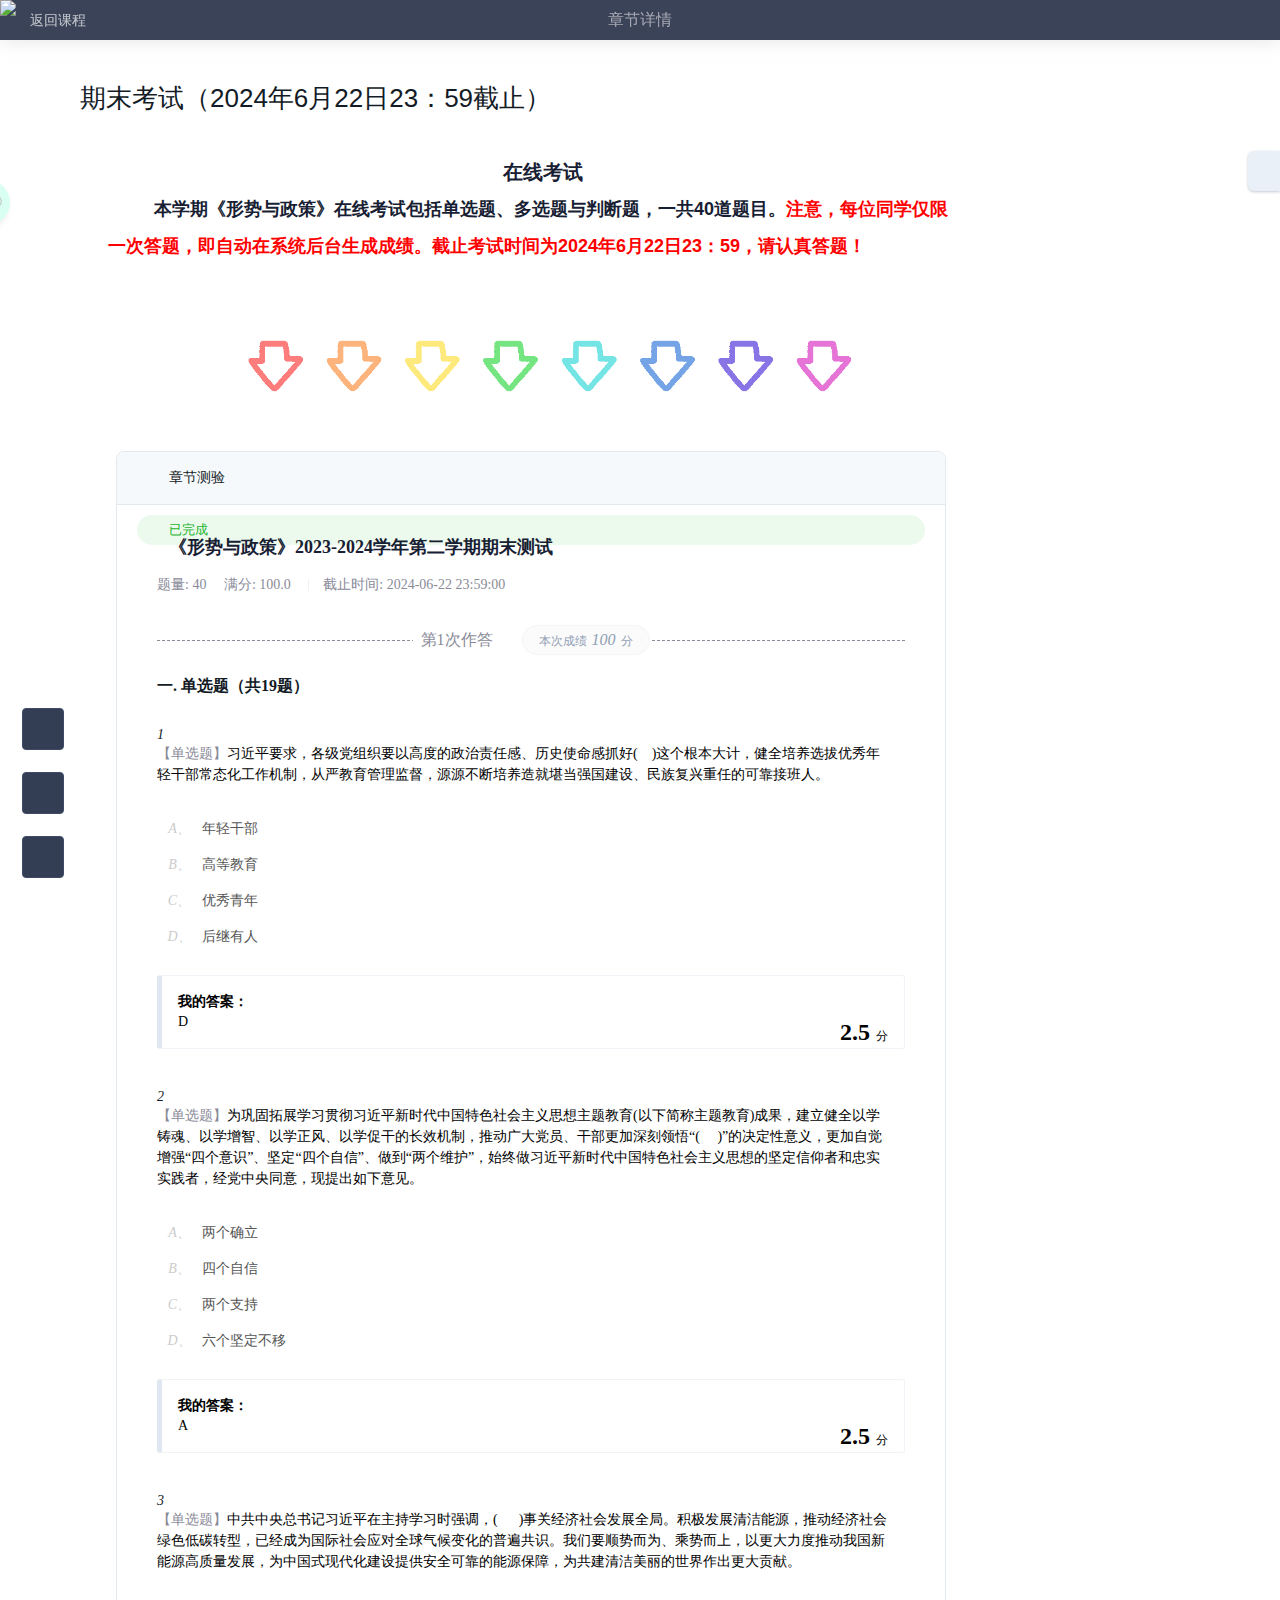
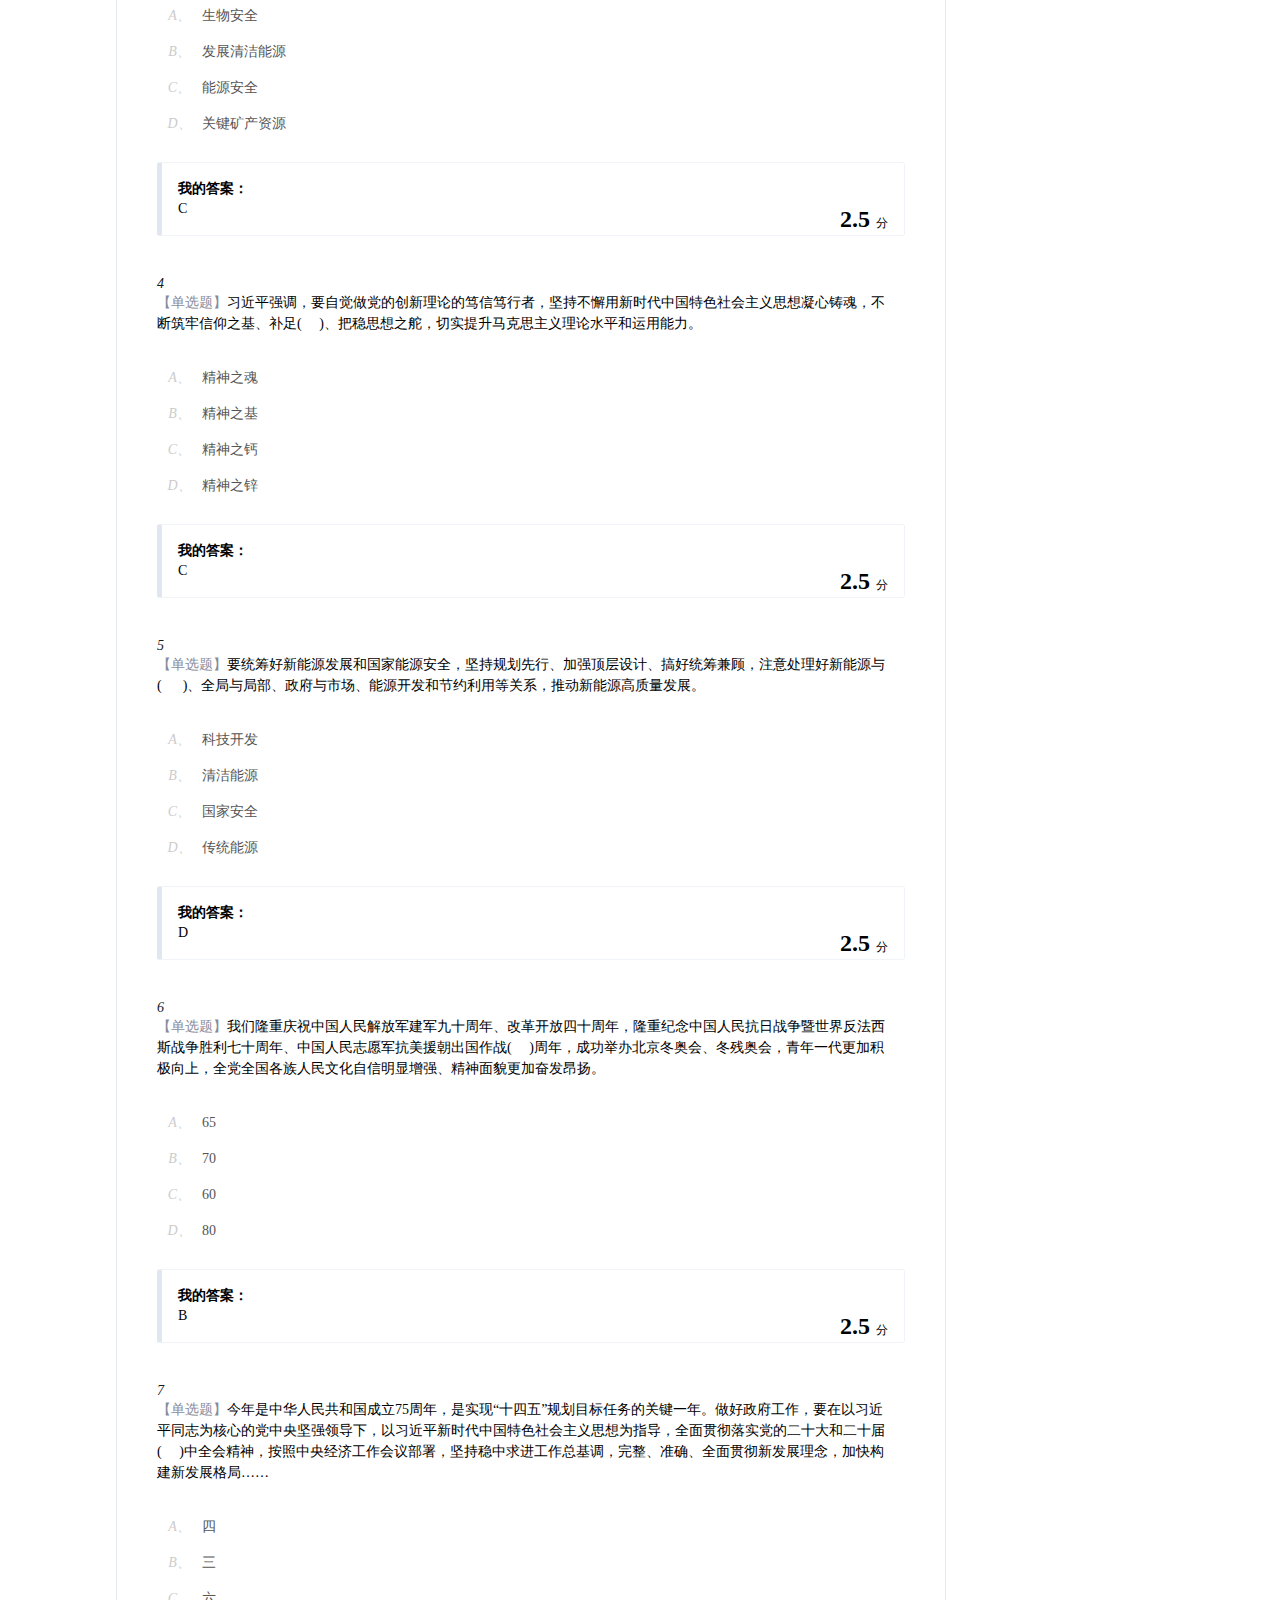
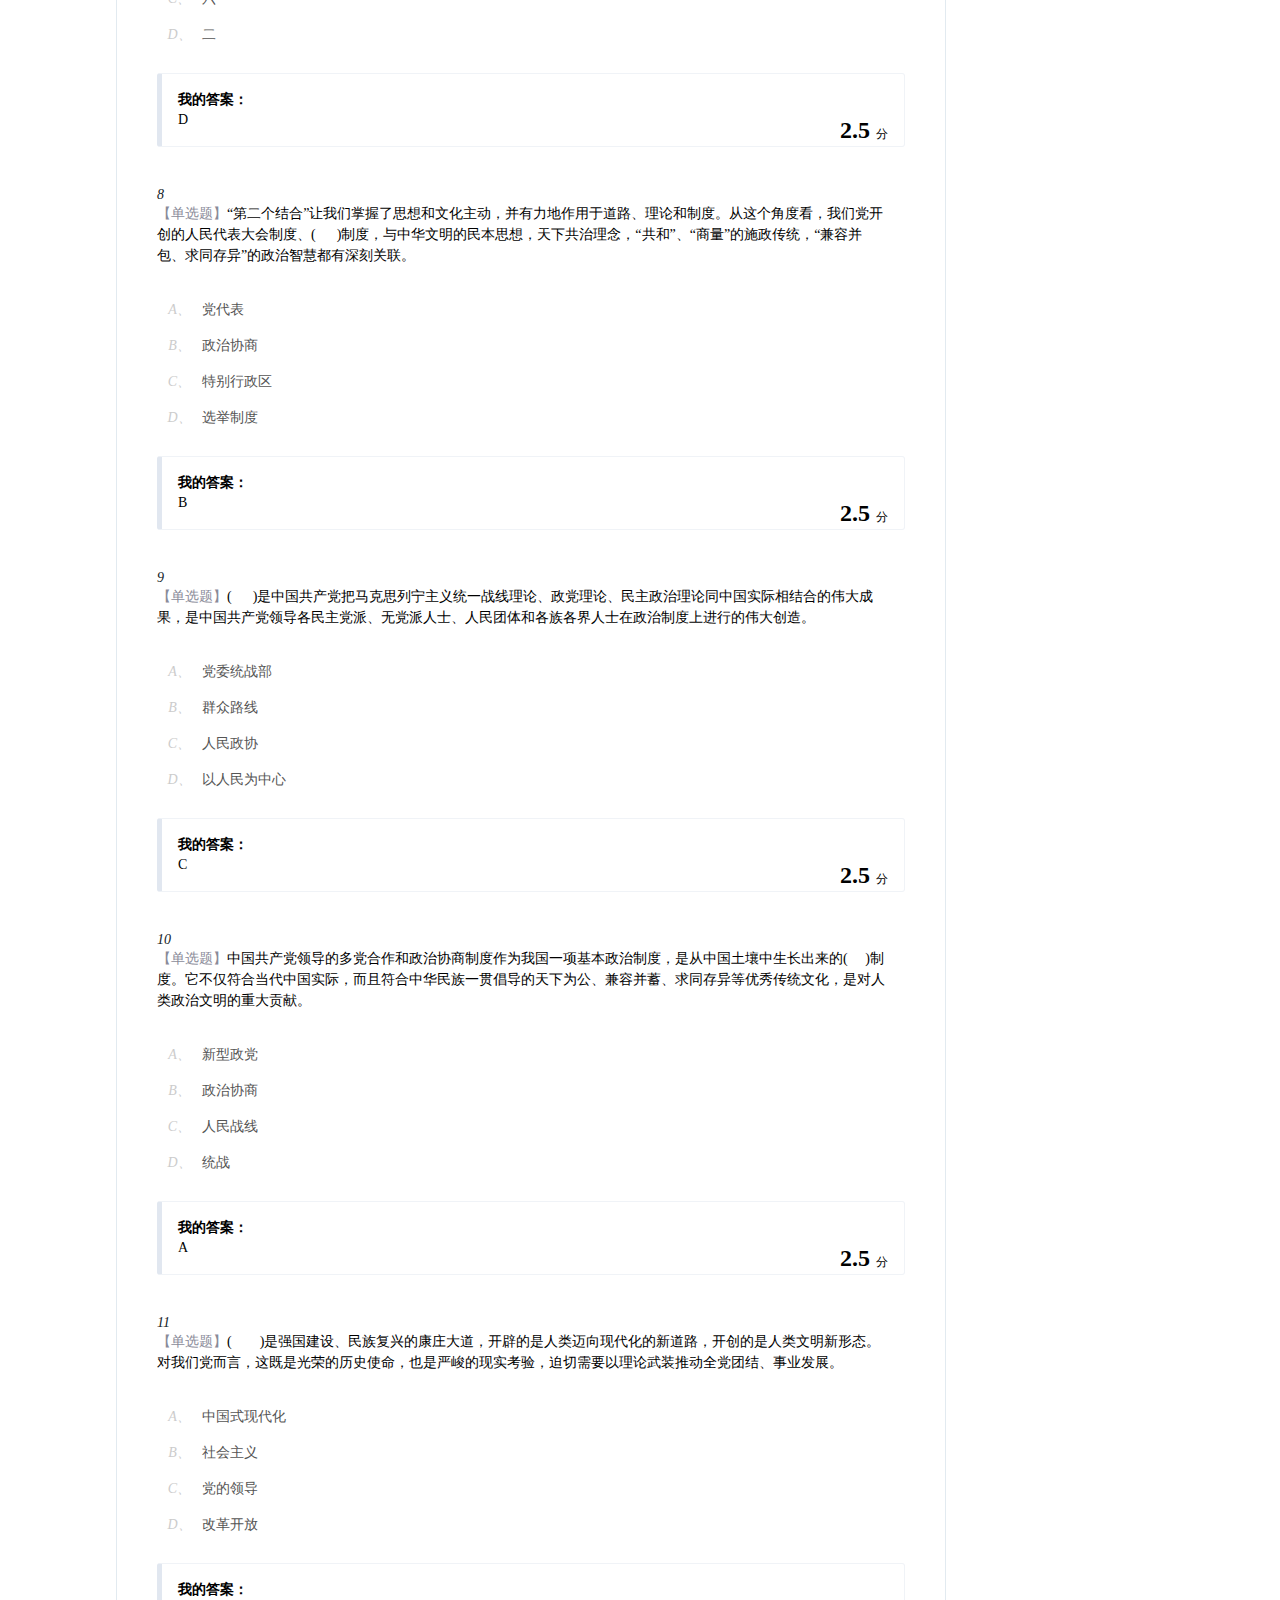
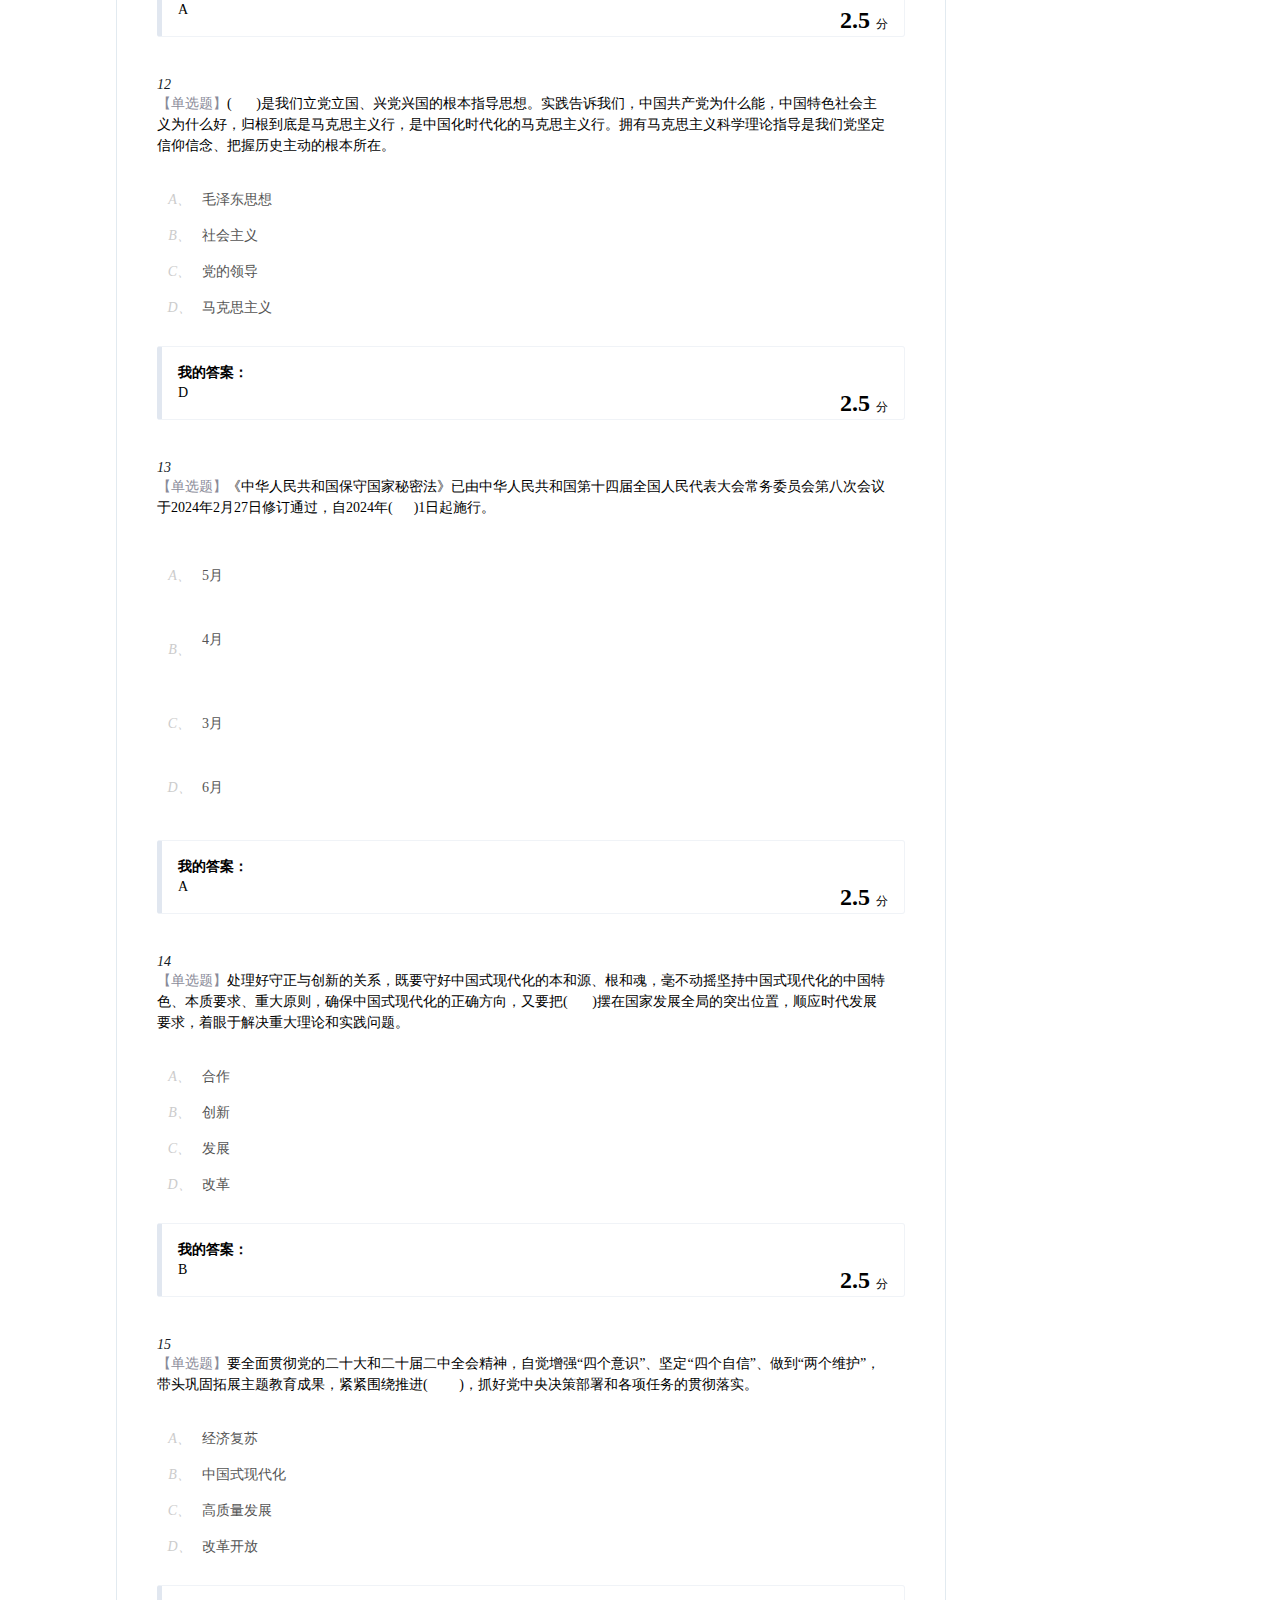
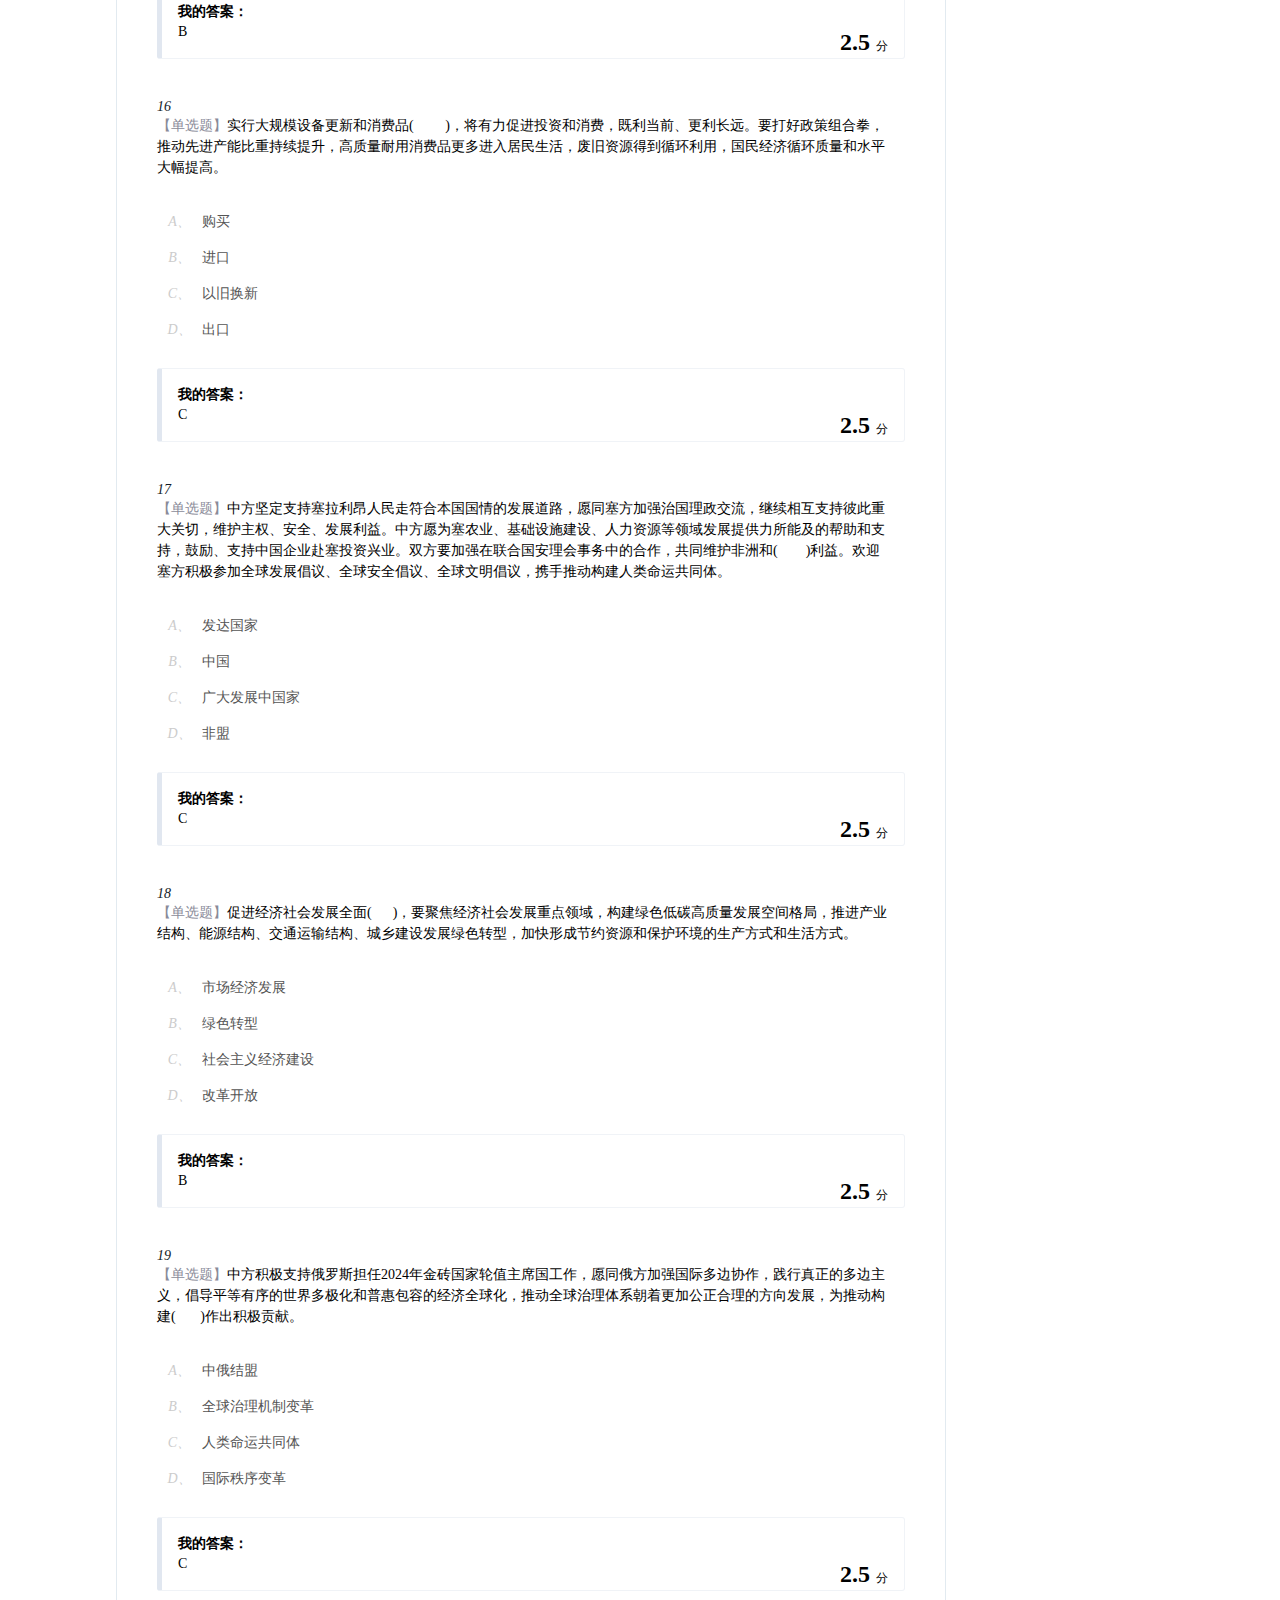
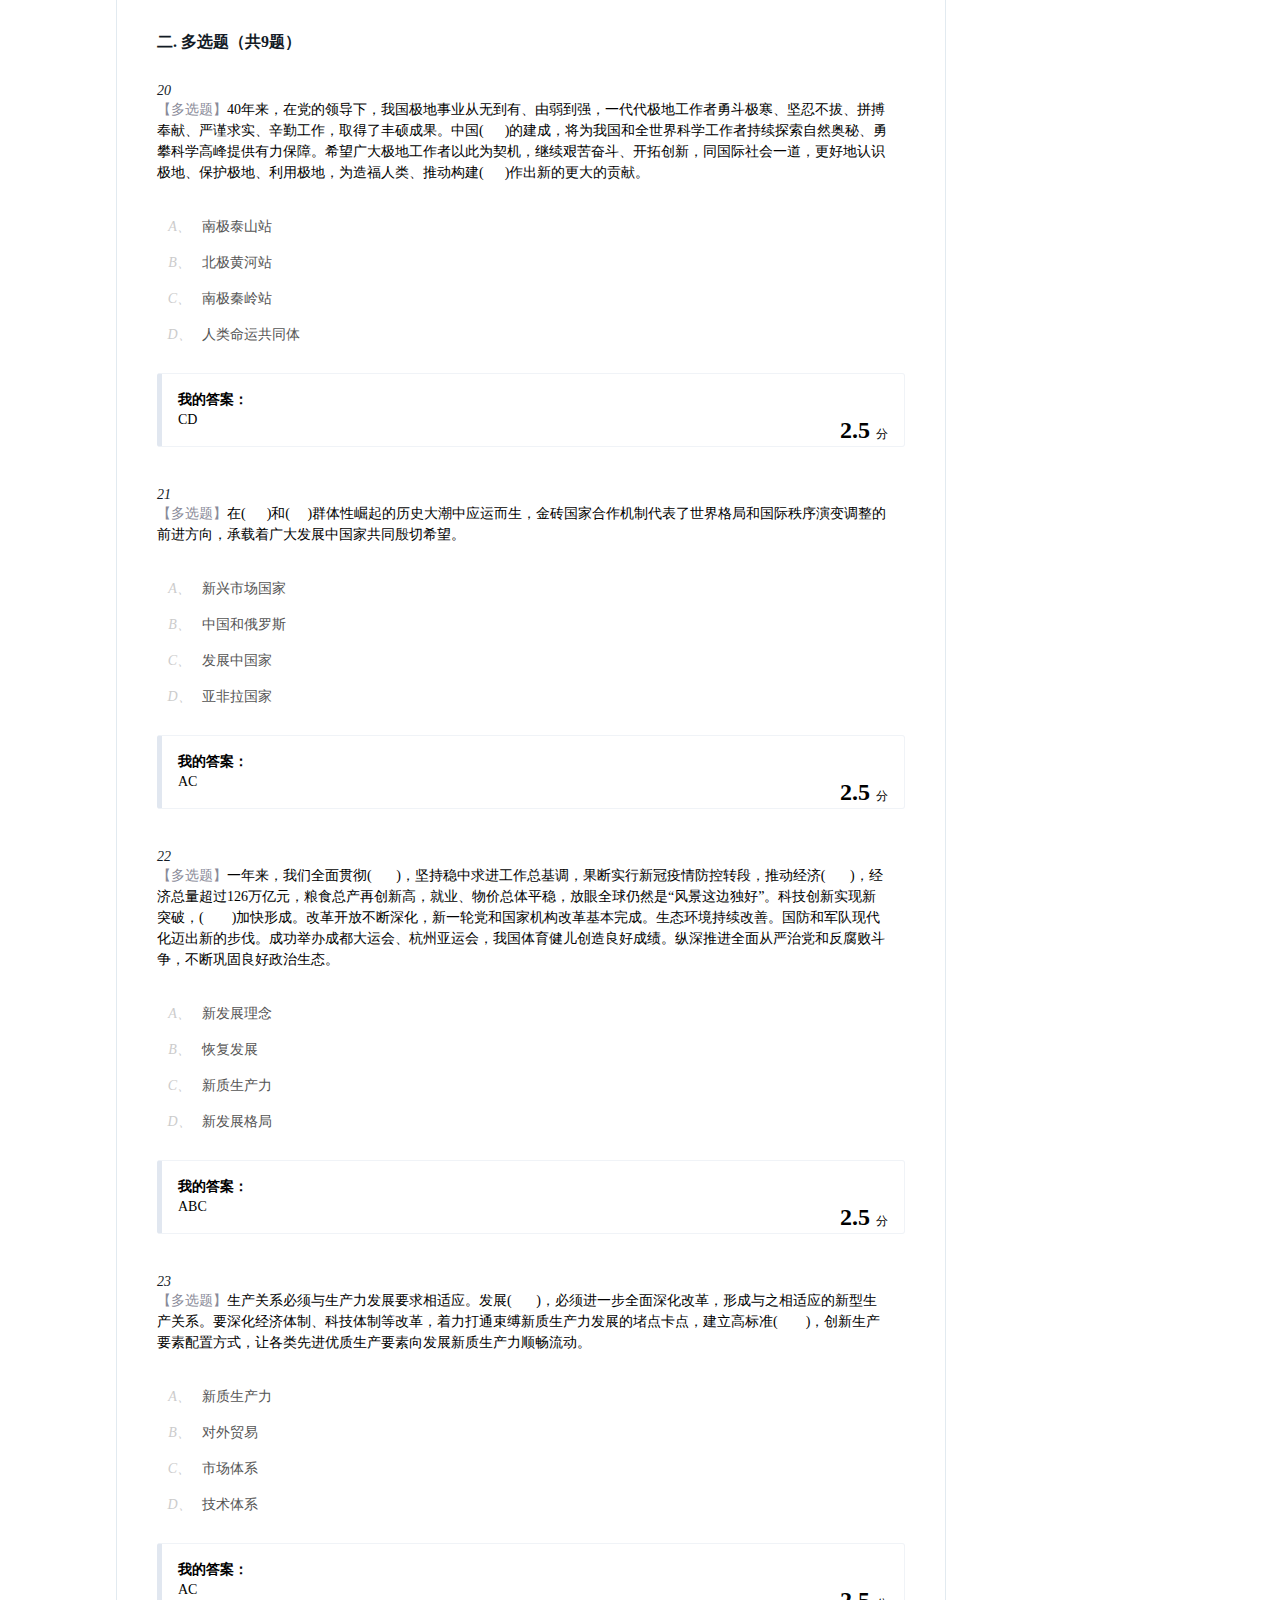
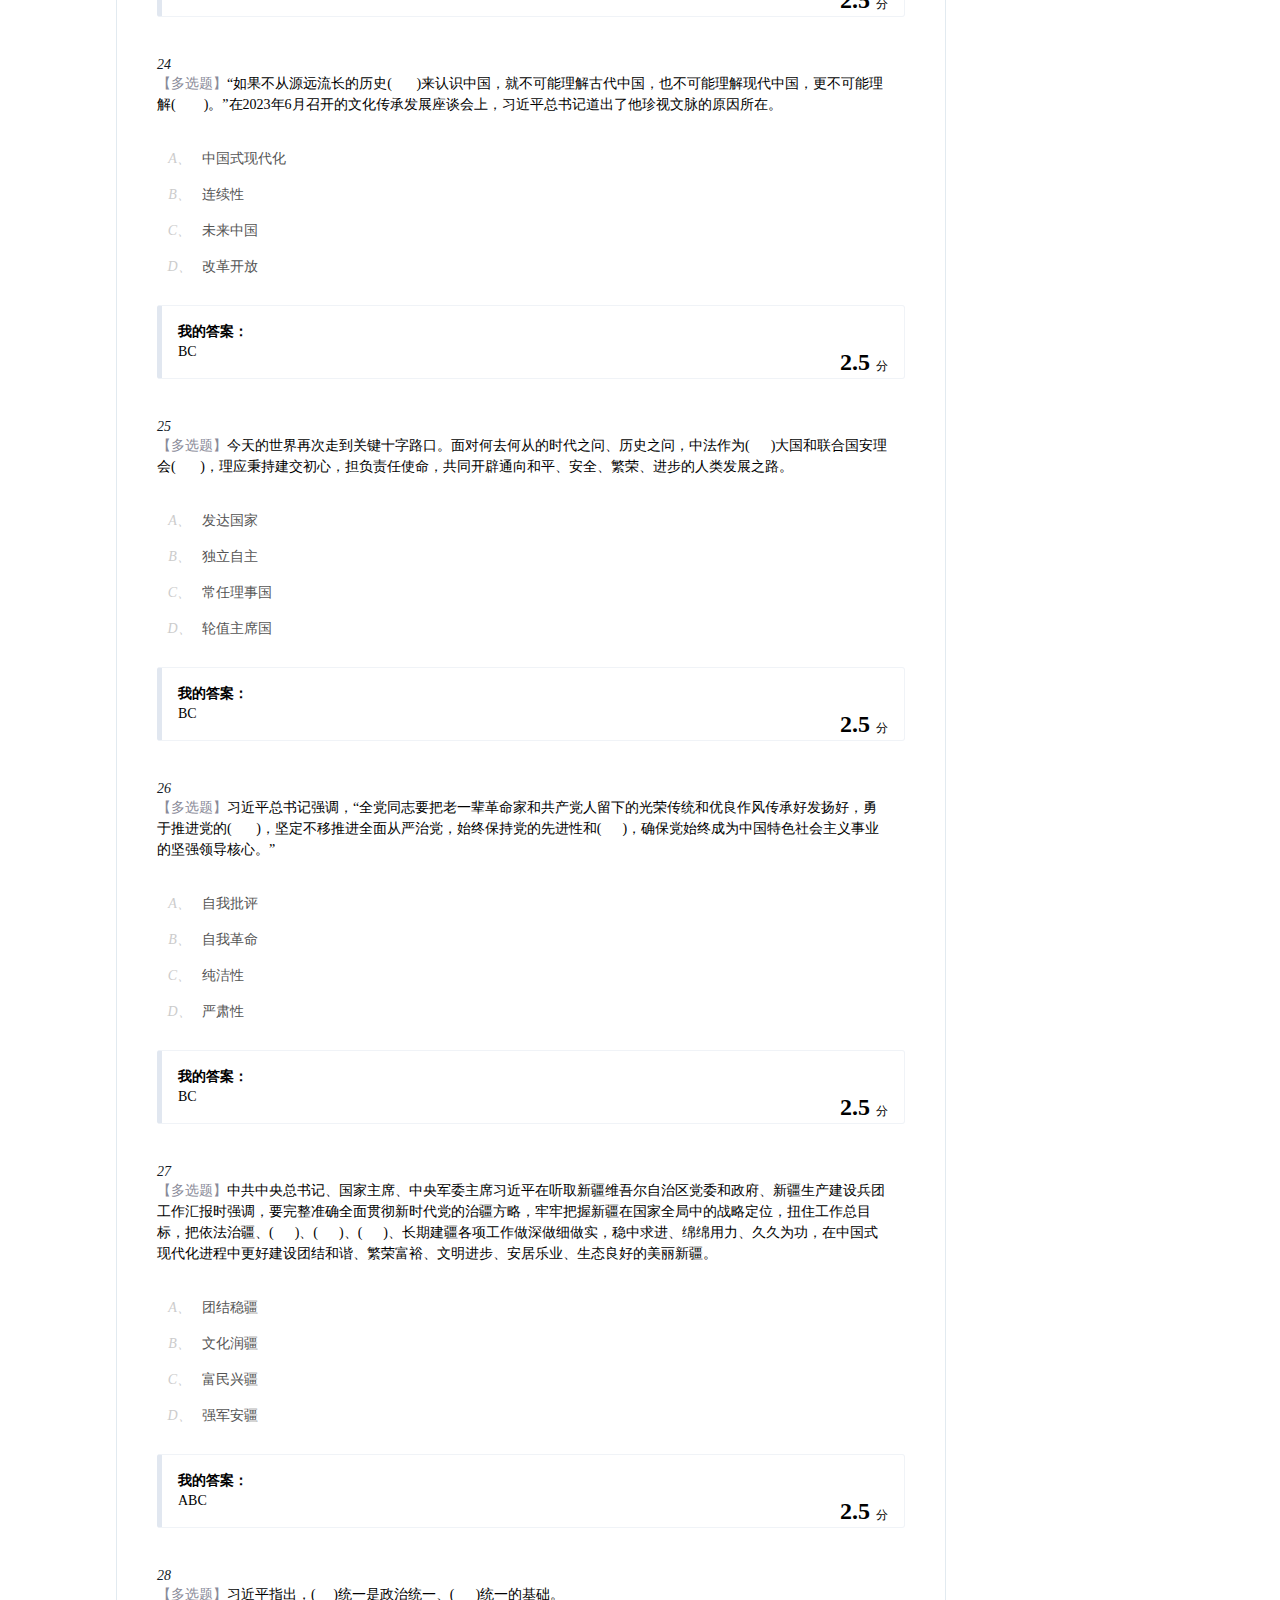
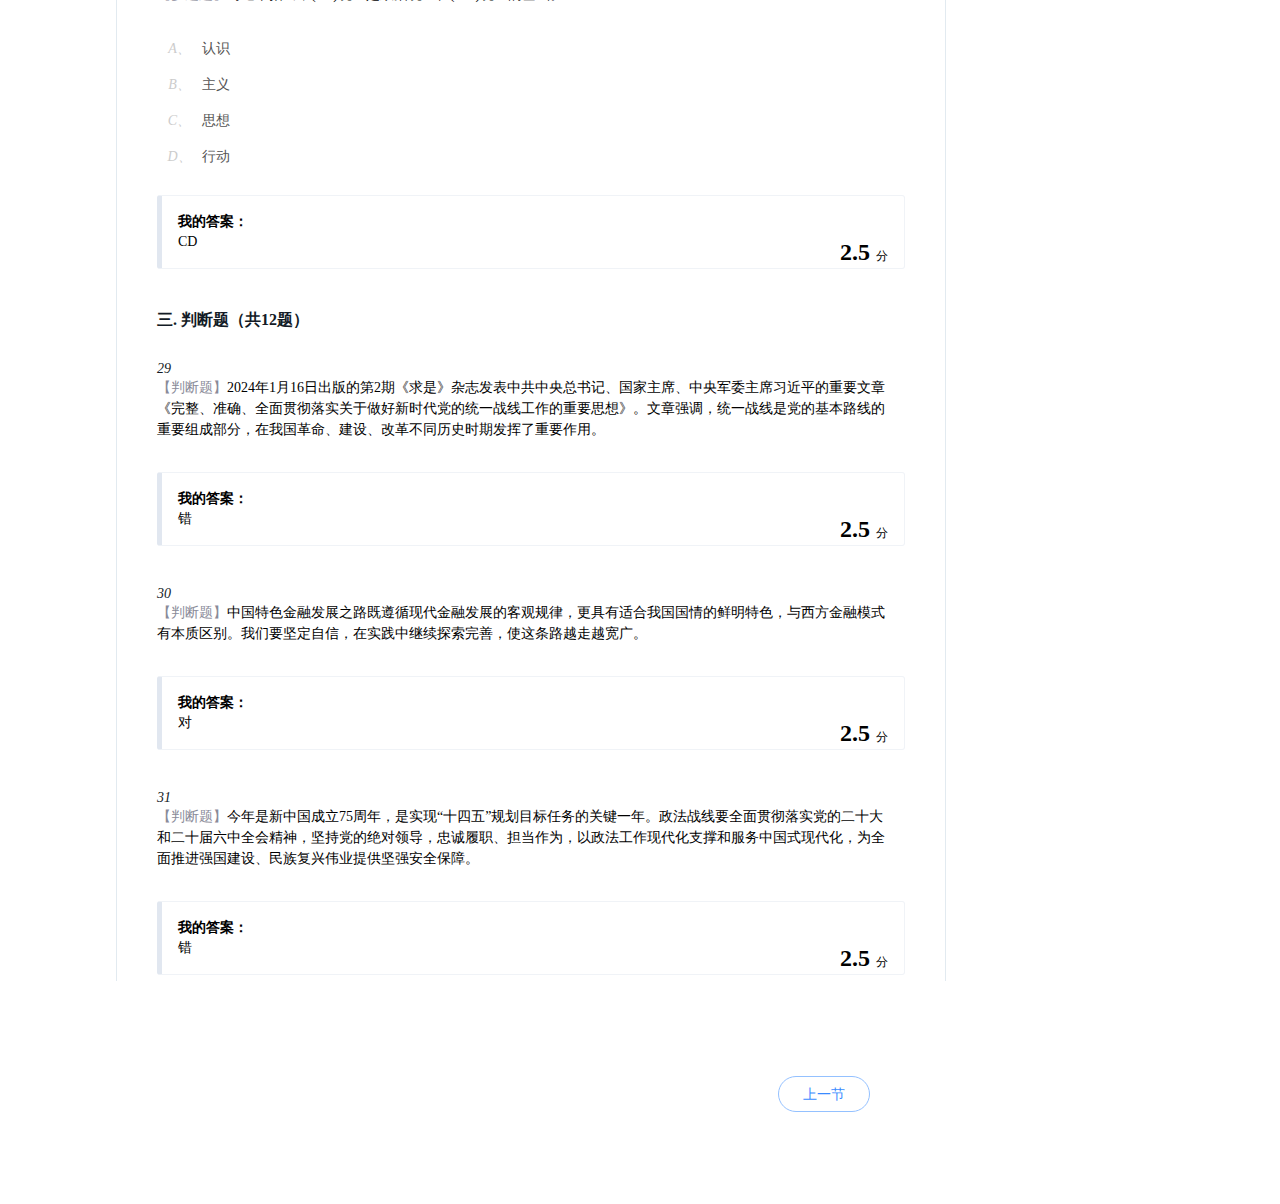
==== commit 80659f51: "Update index.html" ====
--- a/index.html
+++ b/index.html
@@ -1,561 +1,3083 @@
-<!DOCTYPE html>
-<!-- saved from url=(0055)https://www.scau.edu.cn/2024/0401/c1300a370196/page.htm -->
-<html><head><meta http-equiv="Content-Type" content="text/html; charset=UTF-8">
-
-<meta name="renderer" content="webkit">
-<meta http-equiv="X-UA-Compatible" content="IE=edge,chrome=1">
-<meta name="viewport" content="width=device-width,user-scalable=0,initial-scale=1.0, minimum-scale=1.0, maximum-scale=1.0">
-<title>广东省项目管理代建局来我校对接校园建设整体提升工程</title>
-<meta name="keywords" content="华南农业大学,华农,华农大,SCAU">
-<meta name="description" content="华南农业大学（South China Agricultural University），建立于1909年，是一所以农业科学和生命科学为优势，以热带亚热带区域农业研究为特色，农、工、文、理、经、管、法等多学科协调发展的教学研究型大学">
-<meta name="description" content="为加快推进由省委省政府批复同意立项的我校校园建设整体提升工程，近日，省代建局副局长曹剑锋一行10人来我校实地考察理工大楼、科创大楼地块及综合体育馆，了解场地现状、建设条件及自主建设工作。副校长杨运东参加对接见面会。考察小组充分的肯定了我校前期工作成果，同时就校园建设整体提升工程项目的建设需求、现场条件、前期工作进展进行了充分的沟通及洽谈，对下一步工作方案及实施内容进行了探讨，并表示积极推进有关项目实施，为我校115周年校庆工作奠定基础。我校财务处、总务部领导及相关科室人员参加了会议。校园建设整体提升工程总投资4.28亿元，资金来源于省级新增财政，建设内容主要包含理工科教学科研大楼、科技创新大楼、基础条件提升等三大内容。项目实施后，校园环境风貌及基础设施将得到进一步的提升。文图/总务部">
-
-<link type="text/css" href="./index_files/system.css" rel="stylesheet">
-<link type="text/css" href="./index_files/1.css" rel="stylesheet">
-<link type="text/css" href="./index_files/3.css" rel="stylesheet">
-<link type="text/css" href="./index_files/sudyNav.css" rel="stylesheet">
-<link type="text/css" href="./index_files/datepicker.css" rel="stylesheet">
-<link type="text/css" href="./index_files/simplenews.css" rel="stylesheet">
-
-<script language="javascript" src="./index_files/jquery.min.js.下载" sudy-wp-context="" sudy-wp-siteid="3"></script>
-<script language="javascript" src="./index_files/jquery.sudy.wp.visitcount.js.下载"></script>
-<script type="text/javascript" src="./index_files/jquery.sudyNav.js.下载"></script>
-<script type="text/javascript" src="./index_files/layer.min.js.下载"></script><link type="text/css" rel="stylesheet" href="./index_files/layer.css" id="skinlayercss">
-<script type="text/javascript" src="./index_files/jquery.datepicker.js.下载"></script>
-<script type="text/javascript" src="./index_files/datepicker_lang_HK.js.下载"></script>
-<script type="text/javascript" src="./index_files/extends.js.下载"></script><link rel="stylesheet" type="text/css" href="./index_files/extends.css"><script type="text/javascript" src="./index_files/jquery.sudy.js.下载"></script>
-<link href="./index_files/style.css" rel="stylesheet">
-<link href="./index_files/mobile.css" rel="stylesheet">
-<link href="./index_files/media.css" rel="stylesheet">
-<link href="https://www.scau.edu.cn/_upload/tpl/00/68/104/template104/favicon.ico" type="image/x-icon" rel="shortcut icon">
-<!--[if lt IE 9]>
-	<script src="/_upload/tpl/00/68/104/template104/extends/libs/html5.js"></script>
-<![endif]-->
-<script src="./index_files/share.js.下载"></script><style type="text/css">._th-container ._th-item{margin-bottom:3px;position:relative;width:0;height:0;cursor:pointer;opacity:.3;background-color:aquamarine;border-radius:100%;text-align:center;line-height:30px;-webkit-transition:all .35s;-o-transition:all .35s;transition:all .35s;right:30px}._th-container ._th-item,._th-container ._th-click-hover,._th_cover-all-show-times ._th_times{-webkit-box-shadow:-3px 4px 12px -5px black;box-shadow:-3px 4px 12px -5px black}._th-container:hover ._th-item._item-x2{margin-left:18px;width:40px;height:40px;line-height:40px}._th-container:hover ._th-item._item-x-2{margin-left:17px;width:38px;height:38px;line-height:38px}._th-container:hover ._th-item._item-xx2{width:36px;height:36px;margin-left:16px;line-height:36px}._th-container:hover ._th-item._item-xx-2{width:32px;height:32px;line-height:32px;margin-left:14px}._th-container:hover ._th-item._item-reset{width:30px;line-height:30px;height:30px;margin-left:10px}._th-click-hover{position:relative;-webkit-transition:all .5s;-o-transition:all .5s;transition:all .5s;height:45px;width:45px;cursor:pointer;opacity:.3;border-radius:100%;background-color:aquamarine;text-align:center;line-height:45px;right:0}._th-container:hover{left:-5px}._th-container{font-size:12px;-webkit-transition:all .5s;-o-transition:all .5s;transition:all .5s;left:-35px;top:20%;position:fixed;-webkit-box-sizing:border-box;box-sizing:border-box;z-index:100000;-webkit-user-select:none;-moz-user-select:none;-ms-user-select:none;user-select:none}._th-container ._th-item:hover{opacity:.8;background-color:#5fb492;color:aliceblue}._th-container ._th-item:active{opacity:.9;background-color:#1b3a26;color:aliceblue}._th-container:hover ._th-click-hover{opacity:.8}._th-container:hover ._th-item{opacity:.6;right:0}._th-container ._th-click-hover:hover{opacity:.8;background-color:#5fb492;color:aliceblue}._th_cover-all-show-times{position:fixed;top:0;right:0;width:100%;height:100%;z-index:99999;opacity:1;font-weight:900;font-size:30px;color:#4f4f4f;background-color:rgba(0,0,0,0.1)}._th_cover-all-show-times._th_hidden{z-index:-99999;opacity:0;-webkit-transition:1s all;-o-transition:1s all;transition:1s all}._th_cover-all-show-times ._th_times{width:300px;height:300px;border-radius:50%;background-color:rgba(127,255,212,0.51);text-align:center;line-height:300px;position:absolute;top:50%;right:50%;margin-top:-150px;margin-right:-150px}</style><script src="./index_files/layer.ext.dev.js.下载" id="extendlayerextdevjs"></script><style>._captureBlock_na0g2_1{transition:none;position:absolute;z-index:2147483642;left:0;top:0;height:0;width:0;background-color:#000;opacity:.3;box-sizing:border-box}._one-click-ocr_6cdrj_1{--ocr-blue: #0d6efd;--ocr-indigo: #6610f2;--ocr-purple: #6f42c1;--ocr-pink: #d63384;--ocr-red: #dc3545;--ocr-orange: #fd7e14;--ocr-yellow: #ffc107;--ocr-green: #198754;--ocr-teal: #20c997;--ocr-cyan: #0dcaf0;--ocr-black: #000;--ocr-white: #fff;--ocr-gray: #6c757d;--ocr-gray-dark: #343a40;--ocr-gray-100: #f8f9fa;--ocr-gray-200: #e9ecef;--ocr-gray-300: #dee2e6;--ocr-gray-400: #ced4da;--ocr-gray-500: #adb5bd;--ocr-gray-600: #6c757d;--ocr-gray-700: #495057;--ocr-gray-800: #343a40;--ocr-gray-900: #212529;--ocr-primary: #0d6efd;--ocr-secondary: #6c757d;--ocr-success: #198754;--ocr-info: #0dcaf0;--ocr-warning: #ffc107;--ocr-danger: #dc3545;--ocr-light: #f8f9fa;--ocr-dark: #212529;--ocr-primary-rgb: 13, 110, 253;--ocr-secondary-rgb: 108, 117, 125;--ocr-success-rgb: 25, 135, 84;--ocr-info-rgb: 13, 202, 240;--ocr-warning-rgb: 255, 193, 7;--ocr-danger-rgb: 220, 53, 69;--ocr-light-rgb: 248, 249, 250;--ocr-dark-rgb: 33, 37, 41;--ocr-primary-text-emphasis: #052c65;--ocr-secondary-text-emphasis: #2b2f32;--ocr-success-text-emphasis: #0a3622;--ocr-info-text-emphasis: #055160;--ocr-warning-text-emphasis: #664d03;--ocr-danger-text-emphasis: #58151c;--ocr-light-text-emphasis: #495057;--ocr-dark-text-emphasis: #495057;--ocr-primary-bg-subtle: #cfe2ff;--ocr-secondary-bg-subtle: #e2e3e5;--ocr-success-bg-subtle: #d1e7dd;--ocr-info-bg-subtle: #cff4fc;--ocr-warning-bg-subtle: #fff3cd;--ocr-danger-bg-subtle: #f8d7da;--ocr-light-bg-subtle: #fcfcfd;--ocr-dark-bg-subtle: #ced4da;--ocr-primary-border-subtle: #9ec5fe;--ocr-secondary-border-subtle: #c4c8cb;--ocr-success-border-subtle: #a3cfbb;--ocr-info-border-subtle: #9eeaf9;--ocr-warning-border-subtle: #ffe69c;--ocr-danger-border-subtle: #f1aeb5;--ocr-light-border-subtle: #e9ecef;--ocr-dark-border-subtle: #adb5bd;--ocr-white-rgb: 255, 255, 255;--ocr-black-rgb: 0, 0, 0;--ocr-font-sans-serif: system-ui, -apple-system, "Segoe UI", Roboto, "Helvetica Neue", "Noto Sans", "Liberation Sans", Arial, sans-serif, "Apple Color Emoji", "Segoe UI Emoji", "Segoe UI Symbol", "Noto Color Emoji";--ocr-font-monospace: SFMono-Regular, Menlo, Monaco, Consolas, "Liberation Mono", "Courier New", monospace;--ocr-gradient: linear-gradient(180deg, rgba(255, 255, 255, .15), rgba(255, 255, 255, 0));--ocr-body-font-family: var(--ocr-font-sans-serif);--ocr-body-font-size: 1rem;--ocr-body-font-weight: 400;--ocr-body-line-height: 1.5;--ocr-body-color: #212529;--ocr-body-color-rgb: 33, 37, 41;--ocr-body-bg: #fff;--ocr-body-bg-rgb: 255, 255, 255;--ocr-emphasis-color: #000;--ocr-emphasis-color-rgb: 0, 0, 0;--ocr-secondary-color: rgba(33, 37, 41, .75);--ocr-secondary-color-rgb: 33, 37, 41;--ocr-secondary-bg: #e9ecef;--ocr-secondary-bg-rgb: 233, 236, 239;--ocr-tertiary-color: rgba(33, 37, 41, .5);--ocr-tertiary-color-rgb: 33, 37, 41;--ocr-tertiary-bg: #f8f9fa;--ocr-tertiary-bg-rgb: 248, 249, 250;--ocr-heading-color: inherit;--ocr-link-color: #0d6efd;--ocr-link-color-rgb: 13, 110, 253;--ocr-link-decoration: underline;--ocr-link-hover-color: #0a58ca;--ocr-link-hover-color-rgb: 10, 88, 202;--ocr-code-color: #d63384;--ocr-highlight-color: #212529;--ocr-highlight-bg: #fff3cd;--ocr-border-width: 1px;--ocr-border-style: solid;--ocr-border-color: #dee2e6;--ocr-border-color-translucent: rgba(0, 0, 0, .175);--ocr-border-radius: .375rem;--ocr-border-radius-sm: .25rem;--ocr-border-radius-lg: .5rem;--ocr-border-radius-xl: 1rem;--ocr-border-radius-xxl: 2rem;--ocr-border-radius-2xl: var(--ocr-border-radius-xxl);--ocr-border-radius-pill: 50rem;--ocr-box-shadow: 0 .5rem 1rem rgba(0, 0, 0, .15);--ocr-box-shadow-sm: 0 .125rem .25rem rgba(0, 0, 0, .075);--ocr-box-shadow-lg: 0 1rem 3rem rgba(0, 0, 0, .175);--ocr-box-shadow-inset: inset 0 1px 2px rgba(0, 0, 0, .075);--ocr-focus-ring-width: .25rem;--ocr-focus-ring-opacity: .25;--ocr-focus-ring-color: rgba(13, 110, 253, .25);--ocr-form-valid-color: #198754;--ocr-form-valid-border-color: #198754;--ocr-form-invalid-color: #dc3545;--ocr-form-invalid-border-color: #dc3545;text-align:left}._one-click-ocr_6cdrj_1 ._modal_6cdrj_121{--ocr-modal-zindex: 1055;--ocr-modal-width: 500px;--ocr-modal-padding: 1rem;--ocr-modal-margin: .5rem;--ocr-modal-color: ;--ocr-modal-bg: var(--ocr-body-bg);--ocr-modal-border-color: var(--ocr-border-color-translucent);--ocr-modal-border-width: var(--ocr-border-width);--ocr-modal-border-radius: var(--ocr-border-radius-lg);--ocr-modal-box-shadow: var(--ocr-box-shadow-sm);--ocr-modal-inner-border-radius: calc(var(--ocr-border-radius-lg) - (var(--ocr-border-width)));--ocr-modal-header-padding-x: 1rem;--ocr-modal-header-padding-y: 1rem;--ocr-modal-header-padding: 1rem 1rem;--ocr-modal-header-border-color: var(--ocr-border-color);--ocr-modal-header-border-width: var(--ocr-border-width);--ocr-modal-title-line-height: 1.5;--ocr-modal-footer-gap: .5rem;--ocr-modal-footer-bg: ;--ocr-modal-footer-border-color: var(--ocr-border-color);--ocr-modal-footer-border-width: var(--ocr-border-width);position:fixed;top:0;left:0;z-index:var(--ocr-modal-zindex);display:none;width:100%;height:100%;overflow-x:hidden;overflow-y:auto;outline:0}._one-click-ocr_6cdrj_1 ._modal-dialog_6cdrj_154{position:relative;width:auto;margin:var(--ocr-modal-margin);pointer-events:none}._modal_6cdrj_121._fade_6cdrj_160 ._one-click-ocr_6cdrj_1 ._modal-dialog_6cdrj_154{transition:transform .3s ease-out;transform:translateY(-50px)}@media (prefers-reduced-motion: reduce){._modal_6cdrj_121._fade_6cdrj_160 ._one-click-ocr_6cdrj_1 ._modal-dialog_6cdrj_154{transition:none}}._modal_6cdrj_121._show_6cdrj_169 ._one-click-ocr_6cdrj_1 ._modal-dialog_6cdrj_154{transform:none}._modal_6cdrj_121._modal-static_6cdrj_172 ._one-click-ocr_6cdrj_1 ._modal-dialog_6cdrj_154{transform:scale(1.02)}._one-click-ocr_6cdrj_1 ._modal-dialog-scrollable_6cdrj_175{height:calc(100% - var(--ocr-modal-margin) * 2)}._one-click-ocr_6cdrj_1 ._modal-dialog-scrollable_6cdrj_175 ._modal-content_6cdrj_178{max-height:100%;overflow:hidden}._one-click-ocr_6cdrj_1 ._modal-dialog-scrollable_6cdrj_175 ._modal-body_6cdrj_182{overflow-y:auto}._one-click-ocr_6cdrj_1 ._modal-dialog-centered_6cdrj_185{display:flex;align-items:center;min-height:calc(100% - var(--ocr-modal-margin) * 2)}._one-click-ocr_6cdrj_1 ._modal-content_6cdrj_178{position:relative;display:flex;flex-direction:column;width:100%;color:var(--ocr-modal-color);pointer-events:auto;background-color:var(--ocr-modal-bg);background-clip:padding-box;border:var(--ocr-modal-border-width) solid var(--ocr-modal-border-color);border-radius:var(--ocr-modal-border-radius);outline:0}._one-click-ocr_6cdrj_1 ._modal-backdrop_6cdrj_203{--ocr-backdrop-zindex: 1050;--ocr-backdrop-bg: #000;--ocr-backdrop-opacity: .5;position:fixed;top:0;left:0;z-index:var(--ocr-backdrop-zindex);width:100vw;height:100vh;background-color:var(--ocr-backdrop-bg)}._one-click-ocr_6cdrj_1 ._modal-backdrop_6cdrj_203._fade_6cdrj_160{opacity:0}._one-click-ocr_6cdrj_1 ._modal-backdrop_6cdrj_203._show_6cdrj_169{opacity:var(--ocr-backdrop-opacity)}._one-click-ocr_6cdrj_1 ._modal-header_6cdrj_221{display:flex;flex-shrink:0;align-items:center;justify-content:space-between;padding:var(--ocr-modal-header-padding);border-bottom:var(--ocr-modal-header-border-width) solid var(--ocr-modal-header-border-color);border-top-left-radius:var(--ocr-modal-inner-border-radius);border-top-right-radius:var(--ocr-modal-inner-border-radius)}._one-click-ocr_6cdrj_1 ._modal-header_6cdrj_221 ._btn-close_6cdrj_231{padding:calc(var(--ocr-modal-header-padding-y) * .5) calc(var(--ocr-modal-header-padding-x) * .5);margin:calc(-.5 * var(--ocr-modal-header-padding-y)) calc(-.5 * var(--ocr-modal-header-padding-x)) calc(-.5 * var(--ocr-modal-header-padding-y)) auto}._one-click-ocr_6cdrj_1 ._modal-title_6cdrj_235{margin-bottom:0;line-height:var(--ocr-modal-title-line-height)}._one-click-ocr_6cdrj_1 ._modal-body_6cdrj_182{position:relative;flex:1 1 auto;padding:var(--ocr-modal-padding)}._one-click-ocr_6cdrj_1 ._modal-footer_6cdrj_244{display:flex;flex-shrink:0;flex-wrap:wrap;align-items:center;justify-content:flex-end;padding:calc(var(--ocr-modal-padding) - var(--ocr-modal-footer-gap) * .5);background-color:var(--ocr-modal-footer-bg);border-top:var(--ocr-modal-footer-border-width) solid var(--ocr-modal-footer-border-color);border-bottom-right-radius:var(--ocr-modal-inner-border-radius);border-bottom-left-radius:var(--ocr-modal-inner-border-radius)}._one-click-ocr_6cdrj_1 ._modal-footer_6cdrj_244>*{margin:calc(var(--ocr-modal-footer-gap) * .5)}@media (min-width: 576px){._one-click-ocr_6cdrj_1 ._modal_6cdrj_121{--ocr-modal-margin: 1.75rem;--ocr-modal-box-shadow: var(--ocr-box-shadow)}._one-click-ocr_6cdrj_1 ._modal-dialog_6cdrj_154{max-width:var(--ocr-modal-width);margin-right:auto;margin-left:auto}._one-click-ocr_6cdrj_1 ._modal-sm_6cdrj_269{--ocr-modal-width: 300px}}@media (min-width: 992px){._one-click-ocr_6cdrj_1 ._modal-lg_6cdrj_274,._one-click-ocr_6cdrj_1 ._modal-xl_6cdrj_275{--ocr-modal-width: 800px}}@media (min-width: 1200px){._one-click-ocr_6cdrj_1 ._modal-xl_6cdrj_275{--ocr-modal-width: 1140px}}._one-click-ocr_6cdrj_1 ._modal-fullscreen_6cdrj_284{width:100vw;max-width:none;height:100%;margin:0}._one-click-ocr_6cdrj_1 ._modal-fullscreen_6cdrj_284 ._modal-content_6cdrj_178{height:100%;border:0;border-radius:0}._one-click-ocr_6cdrj_1 ._modal-fullscreen_6cdrj_284 ._modal-header_6cdrj_221,._one-click-ocr_6cdrj_1 ._modal-fullscreen_6cdrj_284 ._modal-footer_6cdrj_244{border-radius:0}._one-click-ocr_6cdrj_1 ._modal-fullscreen_6cdrj_284 ._modal-body_6cdrj_182{overflow-y:auto}@media (max-width: 575.98px){._one-click-ocr_6cdrj_1 ._modal-fullscreen-sm-down_6cdrj_303{width:100vw;max-width:none;height:100%;margin:0}._one-click-ocr_6cdrj_1 ._modal-fullscreen-sm-down_6cdrj_303 ._modal-content_6cdrj_178{height:100%;border:0;border-radius:0}._one-click-ocr_6cdrj_1 ._modal-fullscreen-sm-down_6cdrj_303 ._modal-header_6cdrj_221,._one-click-ocr_6cdrj_1 ._modal-fullscreen-sm-down_6cdrj_303 ._modal-footer_6cdrj_244{border-radius:0}._one-click-ocr_6cdrj_1 ._modal-fullscreen-sm-down_6cdrj_303 ._modal-body_6cdrj_182{overflow-y:auto}}@media (max-width: 767.98px){._one-click-ocr_6cdrj_1 ._modal-fullscreen-md-down_6cdrj_323{width:100vw;max-width:none;height:100%;margin:0}._one-click-ocr_6cdrj_1 ._modal-fullscreen-md-down_6cdrj_323 ._modal-content_6cdrj_178{height:100%;border:0;border-radius:0}._one-click-ocr_6cdrj_1 ._modal-fullscreen-md-down_6cdrj_323 ._modal-header_6cdrj_221,._one-click-ocr_6cdrj_1 ._modal-fullscreen-md-down_6cdrj_323 ._modal-footer_6cdrj_244{border-radius:0}._one-click-ocr_6cdrj_1 ._modal-fullscreen-md-down_6cdrj_323 ._modal-body_6cdrj_182{overflow-y:auto}}@media (max-width: 991.98px){._one-click-ocr_6cdrj_1 ._modal-fullscreen-lg-down_6cdrj_343{width:100vw;max-width:none;height:100%;margin:0}._one-click-ocr_6cdrj_1 ._modal-fullscreen-lg-down_6cdrj_343 ._modal-content_6cdrj_178{height:100%;border:0;border-radius:0}._one-click-ocr_6cdrj_1 ._modal-fullscreen-lg-down_6cdrj_343 ._modal-header_6cdrj_221,._one-click-ocr_6cdrj_1 ._modal-fullscreen-lg-down_6cdrj_343 ._modal-footer_6cdrj_244{border-radius:0}._one-click-ocr_6cdrj_1 ._modal-fullscreen-lg-down_6cdrj_343 ._modal-body_6cdrj_182{overflow-y:auto}}@media (max-width: 1199.98px){._one-click-ocr_6cdrj_1 ._modal-fullscreen-xl-down_6cdrj_363{width:100vw;max-width:none;height:100%;margin:0}._one-click-ocr_6cdrj_1 ._modal-fullscreen-xl-down_6cdrj_363 ._modal-content_6cdrj_178{height:100%;border:0;border-radius:0}._one-click-ocr_6cdrj_1 ._modal-fullscreen-xl-down_6cdrj_363 ._modal-header_6cdrj_221,._one-click-ocr_6cdrj_1 ._modal-fullscreen-xl-down_6cdrj_363 ._modal-footer_6cdrj_244{border-radius:0}._one-click-ocr_6cdrj_1 ._modal-fullscreen-xl-down_6cdrj_363 ._modal-body_6cdrj_182{overflow-y:auto}}@media (max-width: 1399.98px){._one-click-ocr_6cdrj_1 ._modal-fullscreen-xxl-down_6cdrj_383{width:100vw;max-width:none;height:100%;margin:0}._one-click-ocr_6cdrj_1 ._modal-fullscreen-xxl-down_6cdrj_383 ._modal-content_6cdrj_178{height:100%;border:0;border-radius:0}._one-click-ocr_6cdrj_1 ._modal-fullscreen-xxl-down_6cdrj_383 ._modal-header_6cdrj_221,._one-click-ocr_6cdrj_1 ._modal-fullscreen-xxl-down_6cdrj_383 ._modal-footer_6cdrj_244{border-radius:0}._one-click-ocr_6cdrj_1 ._modal-fullscreen-xxl-down_6cdrj_383 ._modal-body_6cdrj_182{overflow-y:auto}}._one-click-ocr_6cdrj_1 ._btn_6cdrj_231{--ocr-btn-padding-x: .75rem;--ocr-btn-padding-y: .375rem;--ocr-btn-font-family: ;--ocr-btn-font-size: 1rem;--ocr-btn-font-weight: 400;--ocr-btn-line-height: 1.5;--ocr-btn-color: var(--ocr-body-color);--ocr-btn-bg: transparent;--ocr-btn-border-width: var(--ocr-border-width);--ocr-btn-border-color: transparent;--ocr-btn-border-radius: var(--ocr-border-radius);--ocr-btn-hover-border-color: transparent;--ocr-btn-box-shadow: inset 0 1px 0 rgba(255, 255, 255, .15), 0 1px 1px rgba(0, 0, 0, .075);--ocr-btn-disabled-opacity: .65;--ocr-btn-focus-box-shadow: 0 0 0 .25rem rgba(var(--ocr-btn-focus-shadow-rgb), .5);display:inline-block;padding:var(--ocr-btn-padding-y) var(--ocr-btn-padding-x);font-family:var(--ocr-btn-font-family);font-size:var(--ocr-btn-font-size);font-weight:var(--ocr-btn-font-weight);line-height:var(--ocr-btn-line-height);color:var(--ocr-btn-color);text-align:center;text-decoration:none;vertical-align:middle;cursor:pointer;-webkit-user-select:none;user-select:none;border:var(--ocr-btn-border-width) solid var(--ocr-btn-border-color);border-radius:var(--ocr-btn-border-radius);background-color:var(--ocr-btn-bg);transition:color .15s ease-in-out,background-color .15s ease-in-out,border-color .15s ease-in-out,box-shadow .15s ease-in-out}@media (prefers-reduced-motion: reduce){._one-click-ocr_6cdrj_1 ._btn_6cdrj_231{transition:none}}._one-click-ocr_6cdrj_1 ._btn_6cdrj_231:hover{color:var(--ocr-btn-hover-color);background-color:var(--ocr-btn-hover-bg);border-color:var(--ocr-btn-hover-border-color)}._btn-check_6cdrj_445+._one-click-ocr_6cdrj_1 ._btn_6cdrj_231:hover{color:var(--ocr-btn-color);background-color:var(--ocr-btn-bg);border-color:var(--ocr-btn-border-color)}._one-click-ocr_6cdrj_1 ._btn_6cdrj_231:focus-visible{color:var(--ocr-btn-hover-color);background-color:var(--ocr-btn-hover-bg);border-color:var(--ocr-btn-hover-border-color);outline:0;box-shadow:var(--ocr-btn-focus-box-shadow)}._btn-check_6cdrj_445:focus-visible+._one-click-ocr_6cdrj_1 ._btn_6cdrj_231{border-color:var(--ocr-btn-hover-border-color);outline:0;box-shadow:var(--ocr-btn-focus-box-shadow)}._btn-check_6cdrj_445:checked+._one-click-ocr_6cdrj_1 ._btn_6cdrj_231,:not(._btn-check_6cdrj_445)+._one-click-ocr_6cdrj_1 ._btn_6cdrj_231:active,._one-click-ocr_6cdrj_1 ._btn_6cdrj_231:first-child:active,._one-click-ocr_6cdrj_1 ._btn_6cdrj_231._active_6cdrj_462,._one-click-ocr_6cdrj_1 ._btn_6cdrj_231._show_6cdrj_169{color:var(--ocr-btn-active-color);background-color:var(--ocr-btn-active-bg);border-color:var(--ocr-btn-active-border-color)}._btn-check_6cdrj_445:checked+._one-click-ocr_6cdrj_1 ._btn_6cdrj_231:focus-visible,:not(._btn-check_6cdrj_445)+._one-click-ocr_6cdrj_1 ._btn_6cdrj_231:active:focus-visible,._one-click-ocr_6cdrj_1 ._btn_6cdrj_231:first-child:active:focus-visible,._one-click-ocr_6cdrj_1 ._btn_6cdrj_231._active_6cdrj_462:focus-visible,._one-click-ocr_6cdrj_1 ._btn_6cdrj_231._show_6cdrj_169:focus-visible{box-shadow:var(--ocr-btn-focus-box-shadow)}._one-click-ocr_6cdrj_1 ._btn_6cdrj_231:disabled,._one-click-ocr_6cdrj_1 ._btn_6cdrj_231._disabled_6cdrj_470,fieldset:disabled ._one-click-ocr_6cdrj_1 ._btn_6cdrj_231{color:var(--ocr-btn-disabled-color);pointer-events:none;background-color:var(--ocr-btn-disabled-bg);border-color:var(--ocr-btn-disabled-border-color);opacity:var(--ocr-btn-disabled-opacity)}._one-click-ocr_6cdrj_1 ._btn-primary_6cdrj_477{--ocr-btn-color: #fff;--ocr-btn-bg: #0d6efd;--ocr-btn-border-color: #0d6efd;--ocr-btn-hover-color: #fff;--ocr-btn-hover-bg: #0b5ed7;--ocr-btn-hover-border-color: #0a58ca;--ocr-btn-focus-shadow-rgb: 49, 132, 253;--ocr-btn-active-color: #fff;--ocr-btn-active-bg: #0a58ca;--ocr-btn-active-border-color: #0a53be;--ocr-btn-active-shadow: inset 0 3px 5px rgba(0, 0, 0, .125);--ocr-btn-disabled-color: #fff;--ocr-btn-disabled-bg: #0d6efd;--ocr-btn-disabled-border-color: #0d6efd}._one-click-ocr_6cdrj_1 ._btn-secondary_6cdrj_493{--ocr-btn-color: #fff;--ocr-btn-bg: #6c757d;--ocr-btn-border-color: #6c757d;--ocr-btn-hover-color: #fff;--ocr-btn-hover-bg: #5c636a;--ocr-btn-hover-border-color: #565e64;--ocr-btn-focus-shadow-rgb: 130, 138, 145;--ocr-btn-active-color: #fff;--ocr-btn-active-bg: #565e64;--ocr-btn-active-border-color: #51585e;--ocr-btn-active-shadow: inset 0 3px 5px rgba(0, 0, 0, .125);--ocr-btn-disabled-color: #fff;--ocr-btn-disabled-bg: #6c757d;--ocr-btn-disabled-border-color: #6c757d}._one-click-ocr_6cdrj_1 ._btn-success_6cdrj_509{--ocr-btn-color: #fff;--ocr-btn-bg: #198754;--ocr-btn-border-color: #198754;--ocr-btn-hover-color: #fff;--ocr-btn-hover-bg: #157347;--ocr-btn-hover-border-color: #146c43;--ocr-btn-focus-shadow-rgb: 60, 153, 110;--ocr-btn-active-color: #fff;--ocr-btn-active-bg: #146c43;--ocr-btn-active-border-color: #13653f;--ocr-btn-active-shadow: inset 0 3px 5px rgba(0, 0, 0, .125);--ocr-btn-disabled-color: #fff;--ocr-btn-disabled-bg: #198754;--ocr-btn-disabled-border-color: #198754}._one-click-ocr_6cdrj_1 ._btn-info_6cdrj_525{--ocr-btn-color: #000;--ocr-btn-bg: #0dcaf0;--ocr-btn-border-color: #0dcaf0;--ocr-btn-hover-color: #000;--ocr-btn-hover-bg: #31d2f2;--ocr-btn-hover-border-color: #25cff2;--ocr-btn-focus-shadow-rgb: 11, 172, 204;--ocr-btn-active-color: #000;--ocr-btn-active-bg: #3dd5f3;--ocr-btn-active-border-color: #25cff2;--ocr-btn-active-shadow: inset 0 3px 5px rgba(0, 0, 0, .125);--ocr-btn-disabled-color: #000;--ocr-btn-disabled-bg: #0dcaf0;--ocr-btn-disabled-border-color: #0dcaf0}._one-click-ocr_6cdrj_1 ._btn-warning_6cdrj_541{--ocr-btn-color: #000;--ocr-btn-bg: #ffc107;--ocr-btn-border-color: #ffc107;--ocr-btn-hover-color: #000;--ocr-btn-hover-bg: #ffca2c;--ocr-btn-hover-border-color: #ffc720;--ocr-btn-focus-shadow-rgb: 217, 164, 6;--ocr-btn-active-color: #000;--ocr-btn-active-bg: #ffcd39;--ocr-btn-active-border-color: #ffc720;--ocr-btn-active-shadow: inset 0 3px 5px rgba(0, 0, 0, .125);--ocr-btn-disabled-color: #000;--ocr-btn-disabled-bg: #ffc107;--ocr-btn-disabled-border-color: #ffc107}._one-click-ocr_6cdrj_1 ._btn-danger_6cdrj_557{--ocr-btn-color: #fff;--ocr-btn-bg: #dc3545;--ocr-btn-border-color: #dc3545;--ocr-btn-hover-color: #fff;--ocr-btn-hover-bg: #bb2d3b;--ocr-btn-hover-border-color: #b02a37;--ocr-btn-focus-shadow-rgb: 225, 83, 97;--ocr-btn-active-color: #fff;--ocr-btn-active-bg: #b02a37;--ocr-btn-active-border-color: #a52834;--ocr-btn-active-shadow: inset 0 3px 5px rgba(0, 0, 0, .125);--ocr-btn-disabled-color: #fff;--ocr-btn-disabled-bg: #dc3545;--ocr-btn-disabled-border-color: #dc3545}._one-click-ocr_6cdrj_1 ._btn-light_6cdrj_573{--ocr-btn-color: #000;--ocr-btn-bg: #f8f9fa;--ocr-btn-border-color: #f8f9fa;--ocr-btn-hover-color: #000;--ocr-btn-hover-bg: #d3d4d5;--ocr-btn-hover-border-color: #c6c7c8;--ocr-btn-focus-shadow-rgb: 211, 212, 213;--ocr-btn-active-color: #000;--ocr-btn-active-bg: #c6c7c8;--ocr-btn-active-border-color: #babbbc;--ocr-btn-active-shadow: inset 0 3px 5px rgba(0, 0, 0, .125);--ocr-btn-disabled-color: #000;--ocr-btn-disabled-bg: #f8f9fa;--ocr-btn-disabled-border-color: #f8f9fa}._one-click-ocr_6cdrj_1 ._btn-dark_6cdrj_589{--ocr-btn-color: #fff;--ocr-btn-bg: #212529;--ocr-btn-border-color: #212529;--ocr-btn-hover-color: #fff;--ocr-btn-hover-bg: #424649;--ocr-btn-hover-border-color: #373b3e;--ocr-btn-focus-shadow-rgb: 66, 70, 73;--ocr-btn-active-color: #fff;--ocr-btn-active-bg: #4d5154;--ocr-btn-active-border-color: #373b3e;--ocr-btn-active-shadow: inset 0 3px 5px rgba(0, 0, 0, .125);--ocr-btn-disabled-color: #fff;--ocr-btn-disabled-bg: #212529;--ocr-btn-disabled-border-color: #212529}._one-click-ocr_6cdrj_1 ._btn-outline-primary_6cdrj_605{--ocr-btn-color: #0d6efd;--ocr-btn-border-color: #0d6efd;--ocr-btn-hover-color: #fff;--ocr-btn-hover-bg: #0d6efd;--ocr-btn-hover-border-color: #0d6efd;--ocr-btn-focus-shadow-rgb: 13, 110, 253;--ocr-btn-active-color: #fff;--ocr-btn-active-bg: #0d6efd;--ocr-btn-active-border-color: #0d6efd;--ocr-btn-active-shadow: inset 0 3px 5px rgba(0, 0, 0, .125);--ocr-btn-disabled-color: #0d6efd;--ocr-btn-disabled-bg: transparent;--ocr-btn-disabled-border-color: #0d6efd;--ocr-gradient: none}._one-click-ocr_6cdrj_1 ._btn-outline-secondary_6cdrj_621{--ocr-btn-color: #6c757d;--ocr-btn-border-color: #6c757d;--ocr-btn-hover-color: #fff;--ocr-btn-hover-bg: #6c757d;--ocr-btn-hover-border-color: #6c757d;--ocr-btn-focus-shadow-rgb: 108, 117, 125;--ocr-btn-active-color: #fff;--ocr-btn-active-bg: #6c757d;--ocr-btn-active-border-color: #6c757d;--ocr-btn-active-shadow: inset 0 3px 5px rgba(0, 0, 0, .125);--ocr-btn-disabled-color: #6c757d;--ocr-btn-disabled-bg: transparent;--ocr-btn-disabled-border-color: #6c757d;--ocr-gradient: none}._one-click-ocr_6cdrj_1 ._btn-outline-success_6cdrj_637{--ocr-btn-color: #198754;--ocr-btn-border-color: #198754;--ocr-btn-hover-color: #fff;--ocr-btn-hover-bg: #198754;--ocr-btn-hover-border-color: #198754;--ocr-btn-focus-shadow-rgb: 25, 135, 84;--ocr-btn-active-color: #fff;--ocr-btn-active-bg: #198754;--ocr-btn-active-border-color: #198754;--ocr-btn-active-shadow: inset 0 3px 5px rgba(0, 0, 0, .125);--ocr-btn-disabled-color: #198754;--ocr-btn-disabled-bg: transparent;--ocr-btn-disabled-border-color: #198754;--ocr-gradient: none}._one-click-ocr_6cdrj_1 ._btn-outline-info_6cdrj_653{--ocr-btn-color: #0dcaf0;--ocr-btn-border-color: #0dcaf0;--ocr-btn-hover-color: #000;--ocr-btn-hover-bg: #0dcaf0;--ocr-btn-hover-border-color: #0dcaf0;--ocr-btn-focus-shadow-rgb: 13, 202, 240;--ocr-btn-active-color: #000;--ocr-btn-active-bg: #0dcaf0;--ocr-btn-active-border-color: #0dcaf0;--ocr-btn-active-shadow: inset 0 3px 5px rgba(0, 0, 0, .125);--ocr-btn-disabled-color: #0dcaf0;--ocr-btn-disabled-bg: transparent;--ocr-btn-disabled-border-color: #0dcaf0;--ocr-gradient: none}._one-click-ocr_6cdrj_1 ._btn-outline-warning_6cdrj_669{--ocr-btn-color: #ffc107;--ocr-btn-border-color: #ffc107;--ocr-btn-hover-color: #000;--ocr-btn-hover-bg: #ffc107;--ocr-btn-hover-border-color: #ffc107;--ocr-btn-focus-shadow-rgb: 255, 193, 7;--ocr-btn-active-color: #000;--ocr-btn-active-bg: #ffc107;--ocr-btn-active-border-color: #ffc107;--ocr-btn-active-shadow: inset 0 3px 5px rgba(0, 0, 0, .125);--ocr-btn-disabled-color: #ffc107;--ocr-btn-disabled-bg: transparent;--ocr-btn-disabled-border-color: #ffc107;--ocr-gradient: none}._one-click-ocr_6cdrj_1 ._btn-outline-danger_6cdrj_685{--ocr-btn-color: #dc3545;--ocr-btn-border-color: #dc3545;--ocr-btn-hover-color: #fff;--ocr-btn-hover-bg: #dc3545;--ocr-btn-hover-border-color: #dc3545;--ocr-btn-focus-shadow-rgb: 220, 53, 69;--ocr-btn-active-color: #fff;--ocr-btn-active-bg: #dc3545;--ocr-btn-active-border-color: #dc3545;--ocr-btn-active-shadow: inset 0 3px 5px rgba(0, 0, 0, .125);--ocr-btn-disabled-color: #dc3545;--ocr-btn-disabled-bg: transparent;--ocr-btn-disabled-border-color: #dc3545;--ocr-gradient: none}._one-click-ocr_6cdrj_1 ._btn-outline-light_6cdrj_701{--ocr-btn-color: #f8f9fa;--ocr-btn-border-color: #f8f9fa;--ocr-btn-hover-color: #000;--ocr-btn-hover-bg: #f8f9fa;--ocr-btn-hover-border-color: #f8f9fa;--ocr-btn-focus-shadow-rgb: 248, 249, 250;--ocr-btn-active-color: #000;--ocr-btn-active-bg: #f8f9fa;--ocr-btn-active-border-color: #f8f9fa;--ocr-btn-active-shadow: inset 0 3px 5px rgba(0, 0, 0, .125);--ocr-btn-disabled-color: #f8f9fa;--ocr-btn-disabled-bg: transparent;--ocr-btn-disabled-border-color: #f8f9fa;--ocr-gradient: none}._one-click-ocr_6cdrj_1 ._btn-outline-dark_6cdrj_717{--ocr-btn-color: #212529;--ocr-btn-border-color: #212529;--ocr-btn-hover-color: #fff;--ocr-btn-hover-bg: #212529;--ocr-btn-hover-border-color: #212529;--ocr-btn-focus-shadow-rgb: 33, 37, 41;--ocr-btn-active-color: #fff;--ocr-btn-active-bg: #212529;--ocr-btn-active-border-color: #212529;--ocr-btn-active-shadow: inset 0 3px 5px rgba(0, 0, 0, .125);--ocr-btn-disabled-color: #212529;--ocr-btn-disabled-bg: transparent;--ocr-btn-disabled-border-color: #212529;--ocr-gradient: none}._one-click-ocr_6cdrj_1 ._btn-link_6cdrj_733{--ocr-btn-font-weight: 400;--ocr-btn-color: var(--ocr-link-color);--ocr-btn-bg: transparent;--ocr-btn-border-color: transparent;--ocr-btn-hover-color: var(--ocr-link-hover-color);--ocr-btn-hover-border-color: transparent;--ocr-btn-active-color: var(--ocr-link-hover-color);--ocr-btn-active-border-color: transparent;--ocr-btn-disabled-color: #6c757d;--ocr-btn-disabled-border-color: transparent;--ocr-btn-box-shadow: 0 0 0 #000;--ocr-btn-focus-shadow-rgb: 49, 132, 253;text-decoration:underline}._one-click-ocr_6cdrj_1 ._btn-link_6cdrj_733:focus-visible{color:var(--ocr-btn-color)}._one-click-ocr_6cdrj_1 ._btn-link_6cdrj_733:hover{color:var(--ocr-btn-hover-color)}._one-click-ocr_6cdrj_1 ._btn-lg_6cdrj_754{--ocr-btn-padding-y: .5rem;--ocr-btn-padding-x: 1rem;--ocr-btn-font-size: 1.25rem;--ocr-btn-border-radius: var(--ocr-border-radius-lg)}._one-click-ocr_6cdrj_1 ._btn-sm_6cdrj_760{--ocr-btn-padding-y: .25rem;--ocr-btn-padding-x: .5rem;--ocr-btn-font-size: .875rem;--ocr-btn-border-radius: var(--ocr-border-radius-sm)}._one-click-ocr_6cdrj_1 ._btn-close_6cdrj_231{--ocr-btn-close-color: #000;--ocr-btn-close-bg: url("data:image/svg+xml,%3csvg xmlns='http://www.w3.org/2000/svg' viewBox='0 0 16 16' fill='%23000'%3e%3cpath d='M.293.293a1 1 0 0 1 1.414 0L8 6.586 14.293.293a1 1 0 1 1 1.414 1.414L9.414 8l6.293 6.293a1 1 0 0 1-1.414 1.414L8 9.414l-6.293 6.293a1 1 0 0 1-1.414-1.414L6.586 8 .293 1.707a1 1 0 0 1 0-1.414z'/%3e%3c/svg%3e");--ocr-btn-close-opacity: .5;--ocr-btn-close-hover-opacity: .75;--ocr-btn-close-focus-shadow: 0 0 0 .25rem rgba(13, 110, 253, .25);--ocr-btn-close-focus-opacity: 1;--ocr-btn-close-disabled-opacity: .25;--ocr-btn-close-white-filter: invert(1) grayscale(100%) brightness(200%);box-sizing:content-box;width:1em;height:1em;padding:.25em;color:var(--ocr-btn-close-color);background:transparent var(--ocr-btn-close-bg) center/1em auto no-repeat;border:0;border-radius:.375rem;opacity:var(--ocr-btn-close-opacity)}._one-click-ocr_6cdrj_1 ._btn-close_6cdrj_231:hover{color:var(--ocr-btn-close-color);text-decoration:none;opacity:var(--ocr-btn-close-hover-opacity)}._one-click-ocr_6cdrj_1 ._btn-close_6cdrj_231:focus{outline:0;box-shadow:var(--ocr-btn-close-focus-shadow);opacity:var(--ocr-btn-close-focus-opacity)}._one-click-ocr_6cdrj_1 ._btn-close_6cdrj_231:disabled,._one-click-ocr_6cdrj_1 ._btn-close_6cdrj_231._disabled_6cdrj_470{pointer-events:none;-webkit-user-select:none;user-select:none;opacity:var(--ocr-btn-close-disabled-opacity)}._one-click-ocr_6cdrj_1 ._btn-close-white_6cdrj_800{filter:var(--ocr-btn-close-white-filter)}._one-click-ocr_6cdrj_1 ._fade_6cdrj_160{transition:opacity .15s linear}@media (prefers-reduced-motion: reduce){._one-click-ocr_6cdrj_1 ._fade_6cdrj_160{transition:none}}._one-click-ocr_6cdrj_1 ._fade_6cdrj_160:not(._show_6cdrj_169){opacity:0}._one-click-ocr_6cdrj_1 ._collapse_6cdrj_814:not(._show_6cdrj_169){display:none}._one-click-ocr_6cdrj_1 ._collapsing_6cdrj_817{height:0;overflow:hidden;transition:height .35s ease}@media (prefers-reduced-motion: reduce){._one-click-ocr_6cdrj_1 ._collapsing_6cdrj_817{transition:none}}._one-click-ocr_6cdrj_1 ._collapsing_6cdrj_817._collapse-horizontal_6cdrj_827{width:0;height:auto;transition:width .35s ease}@media (prefers-reduced-motion: reduce){._one-click-ocr_6cdrj_1 ._collapsing_6cdrj_817._collapse-horizontal_6cdrj_827{transition:none}}._one-click-ocr_6cdrj_1 ._text-success_6cdrj_837{color:#198754!important}._one-click-ocr_6cdrj_1 ._text-danger_6cdrj_840{color:#dc3545!important}._one-click-ocr_6cdrj_1 ._modal_6cdrj_121{z-index:2147483642;background-color:#0006}._one-click-ocr_6cdrj_1 ._modal_6cdrj_121._show_6cdrj_169{display:block}._one-click-ocr_6cdrj_1 ._modal_6cdrj_121 ._modal-header_6cdrj_221{padding:.8em}._one-click-ocr_6cdrj_1 ._modal_6cdrj_121 ._btn-close_6cdrj_231{cursor:pointer!important}._one-click-ocr_6cdrj_1 ._modal_6cdrj_121 ._modal-title_6cdrj_235{padding:0;margin:0;font-size:14px}._one-click-ocr_6cdrj_1 ._modal_6cdrj_121 ._modal-title_6cdrj_235 ._logo_6cdrj_861{width:20px;height:20px;vertical-align:bottom;margin-right:5px;display:inline-block}._one-click-ocr_6cdrj_1 ._modal_6cdrj_121 ._modal-footer_6cdrj_244{padding:.5em}._one-click-ocr_6cdrj_1 ._result-content_6cdrj_871 textarea,._one-click-ocr_6cdrj_1 ._result-content_6cdrj_871 iframe{box-sizing:border-box;overflow:auto;resize:vertical;margin:0;padding:.2em .3em;display:block;width:100%;height:7em;font-size:12px;line-height:1.5;color:#495057;background-color:#fff;background-clip:padding-box;border:1px solid #ced4da;border-radius:6px;transition:border-color .15s ease-in-out,box-shadow .15s ease-in-out}._one-click-ocr_6cdrj_1 ._image-view_6cdrj_889{text-align:center;max-width:100%;margin-top:1em}._one-click-ocr_6cdrj_1 ._image-view_6cdrj_889 img{max-width:100%}._one-click-ocr_6cdrj_1 ._el-notification_6cdrj_897{display:flex;width:330px;right:16px;padding:14px 26px 14px 13px;border-radius:8px;box-sizing:border-box;border:1px solid #ebeef5;position:fixed;background-color:#fff;box-shadow:0 2px 12px #0000001a;transition:opacity .3s,transform .3s,left .3s,right .3s,top .4s,bottom .3s;overflow:hidden}._one-click-ocr_6cdrj_1 ._el-notification_6cdrj_897 ._el-notification__group_6cdrj_911{margin-left:13px;margin-right:8px}._one-click-ocr_6cdrj_1 ._el-notification_6cdrj_897 ._el-notification__group_6cdrj_911 ._el-notification__title_6cdrj_915{font-weight:700;font-size:16px;color:#303133;margin:0;padding:0}._one-click-ocr_6cdrj_1 ._el-notification_6cdrj_897 ._el-notification__group_6cdrj_911 ._el-notification__content_6cdrj_922{font-size:14px;line-height:21px;margin:6px 0 0;color:#606266;text-align:justify}._one-click-ocr_6cdrj_1 ._el-notification_6cdrj_897 ._el-notification__group_6cdrj_911 ._el-notification__content_6cdrj_922 p{margin:0}._one-click-ocr_6cdrj_1 ._el-notification_6cdrj_897 ._el-notification__group_6cdrj_911 ._el-notification__closeBtn_6cdrj_932{position:absolute;top:18px;right:15px}._one-click-ocr_6cdrj_1 ._el-notification_6cdrj_897 ._el-notification__icon_6cdrj_937{width:24px;height:24px}._one-click-ocr_6cdrj_1 ._btn-close_6cdrj_231{width:1em!important;height:1em!important}._one-click-ocr_6cdrj_1 ._btn_6cdrj_231{background-image:none!important}
-</style><link type="text/css" rel="stylesheet" href="./index_files/layer.ext.css" id="skinlayerextcss"></head>
-<body class="list">
-<!--头部开始-->
-<div class="wrapper headtop" id="headtop">
-	<div class="inner">
-		<div class="mod clearfix">
-			<div class="top-left" frag="面板04">
-				<div class="site-rale" frag="窗口04" portletmode="simpleSudyNavi">
-					<div id="wp_nav_w04"> 
-
- 
-<ul class="wp_nav" data-nav-config="{drop_v: &#39;down&#39;, drop_w: &#39;right&#39;, dir: &#39;y&#39;, opacity_main: &#39;-1&#39;, opacity_sub: &#39;-1&#39;, dWidth: &#39;0&#39;}">
-      
-     <li class="nav-item i1 "> 
-         <a href="https://www.scau.edu.cn/1580/list.htm" title="在校生" target="_self"><span class="item-name">在校生</span></a><i class="mark"></i> 
-          
-     </li> 
-      
-     <li class="nav-item i2 "> 
-         <a href="https://www.scau.edu.cn/1581/list.htm" title="教职工" target="_self"><span class="item-name">教职工</span></a><i class="mark"></i> 
-          
-     </li> 
-      
-     <li class="nav-item i3 "> 
-         <a href="http://xyyjj.scau.edu.cn/" title="校友" target="_blank"><span class="item-name">校友</span></a><i class="mark"></i> 
-          
-     </li> 
-      
-     <li class="nav-item i4 "> 
-         <a href="https://www.scau.edu.cn/1583/list.htm" title="考生" target="_self"><span class="item-name">考生</span></a><i class="mark"></i> 
-          
-     </li> 
-      
-     <li class="nav-item i5 "> 
-         <a href="https://hr.scau.edu.cn/6122/list.htm" title="招聘" target="_blank"><span class="item-name">招聘</span></a><i class="mark"></i> 
-          
-     </li> 
-      
-</ul> 
- 
- 
- </div>
+<!DOCTYPE html PUBLIC "-//W3C//DTD XHTML 1.0 Transitional//EN" "http://www.w3.org/TR/xhtml1/DTD/xhtml1-transitional.dtd">
+<!-- saved from url=(0202)https://mooc1.chaoxing.com/mycourse/studentstudy?chapterId=839311319&courseId=241699642&clazzid=96425632&cpi=303630531&enc=84277fb9a5be5efed23614ff1ade8875&mooc2=1&openc=2dd7cf875480db101149552812f4b932 -->
+<html xmlns="http://www.w3.org/1999/xhtml" style="font-size: 203.733px;"><head><meta http-equiv="Content-Type" content="text/html; charset=UTF-8"><style media="screen"></style><script>
+    _HOST_ = "//mooc1.chaoxing.com";
+    _CP_ = "/mooc-ans";
+    _HOST_CP1_ = "//mooc1.chaoxing.com/mooc-ans";
+    // _HOST_CP2_ = _HOST_ + _CP_;
+    _HOST_CP2_ = _CP_;
+</script>
+	
+	<meta http-equiv="X-UA-Compatible" content="IE=edge,chrome=1">
+	<title>2024超星形策答案</title>
+	<link href="./index_files/global.css" rel="stylesheet" type="text/css">
+	<link href="./index_files/play.css" rel="stylesheet" type="text/css">
+	<link rel="stylesheet" type="text/css" href="./index_files/face-collection-qr.css">
+	<style>
+			</style>
+	<script>
+		var pulishCheckTip = '请输入话题名称或者内容';
+		var discussFailedTip = '发帖失败';
+		var limitword150 = '字数不能超过150！';
+		var titleLimit200 = '标题限200字';
+		var contentLimit20000 = '内容限20000字';
+	</script>
+	<script src="./index_files/baguettebox.min.js.下载"></script>
+	<link rel="stylesheet" href="./index_files/baguettebox.min.css">
+	<link href="./index_files/chapter_common.css" type="text/css" rel="stylesheet">
+	<link href="./index_files/chapter_student_common.css" type="text/css" rel="stylesheet">
+	<link rel="stylesheet" href="./index_files/uploadImg.css">
+	<link rel="stylesheet" type="text/css" href="./index_files/common.css">
+	<link rel="stylesheet" type="text/css" href="./index_files/style.css">
+	<link rel="stylesheet" type="text/css" href="./index_files/q_preview.css">
+	<script src="./index_files/uploadNew.js.下载"></script>
+	<script type="text/javascript" src="./index_files/plupload.full.min.js.下载"></script>
+	<script type="text/javascript" src="./index_files/DD_belatedPNG_0.0.8a-min.js.下载"></script>
+	<script type="text/javascript" src="./index_files/jquery-1.7.2.min.js.下载"></script>
+	<link href="./index_files/webuploader.css" type="text/css" rel="stylesheet">
+	<script src="./index_files/webuploader.nolog.min.js.下载"></script>
+	<script src="./index_files/new-chapter-group-right.js.下载"></script>
+	<script src="./index_files/chapterDetect.js.下载"></script>
+	<link rel="stylesheet" type="text/css" href="./index_files/studentStudy.css">
+	<style>
+					.chapterQrcode{right:0px;}
+			.teacherTool{right:318px;}
+			.toolOpenBtn{left:-11px;background:url(//mooc1.chaoxing.com/mooc-ans/images/toolOpenBtn.png) no-repeat left center;}
+			.toolCloseBtn{left:-11px;background:url(//mooc1.chaoxing.com/mooc-ans/images/toolCloseBtn.png) no-repeat left center;}
+			.jobhint{left:-100px;}
+			.content .main{padding:0 432px 0 0;}
+			@media screen and (max-width: 1440px) {
+				.content .main{padding:0 300px 0 0;}
+			}
+		@media screen and (max-width: 1040px) {
+			.content .main{padding:0 200px 0 0;}
+		}
+				.editorMaskDiv .popDiv{margin-left:0;margin-top:0}
+		#edui_fixedlayer{z-index:101!important;}
+		.edui-default .edui-editor-toolbarbox{position:fixed!important;top:110px}
+		.stuTitle{padding-bottom:0;}
+		.twBx{height:210px;padding:20px 30px;box-sizing:border-box;position:relative;padding-bottom:0}
+		.textareaBx{display:block;width:100%;height:188px;border:solid 1px #D4D6D9;border-radius:4px}
+		.textarea{padding:0 4px 0 14px;height:150px;overflow:auto;background:none;font-family:microsoft YaHei;font-size:14px;color:#131B26;line-height:20px;width:100%;margin-top:10px}
+		.fontNum{text-align:right;height:28px;line-height:28px;padding:0 14px;color:#ACB4BF}
+		.blueBord{border:solid 1px #3A8BFF}
+		.tjSucess{position:fixed;width:128px;height:48px;background:rgba(79, 87, 98, 0.98);border-radius:8px;top:20%;left:50%;transform: translate(-50%);font-size:14px;color:#fff;text-align:center;display:none;line-height:48px;}
+		.tjSucess i{display:inline-block;width:20px;height:20px;background:url(//mooc1.chaoxing.com/mooc-ans/mooc2/images/right.png) no-repeat;margin-right:10px;vertical-align:middle}
+		.formNote_padding .edui-editor-toolbarboxinner .webuploader-pick{height: auto;}
+		.formNote_padding .multieditor .edui-editor-toolbarboxinner .edui-for-justify.right{top:0;}
+		.formNote_padding  .multieditor .edui-editor-toolbarbox{z-index:100;}
+	</style>
+	<link href="./index_files/nodeToolBar.css" type="text/css" rel="stylesheet">
+	<script src="./index_files/ServerHost.js.下载"></script>
+	<script type="text/javascript" src="./index_files/jquery.nicescroll.min.js.下载"></script>
+	<script src="./index_files/jquery.color.js.下载"></script>
+	<script type="text/javascript" src="./index_files/domain.js.下载"></script>
+				<script type="text/javascript" src="./index_files/setlog"></script>
+		<link href="./index_files/viewer.min.css" rel="stylesheet" type="text/css">
+	<script type="text/javascript" src="./index_files/jquery.md5.js.下载"></script>
+	<script type="text/javascript" src="./index_files/viewer-jquery.min.js.下载"></script>
+	<script src="./index_files/wayer_v1.2.mini.js.下载"></script>
+	<script src="./index_files/check_vercode.js.下载" type="text/javascript"></script>
+	<script type="text/javascript" src="./index_files/multieditor.js.下载"></script>
+	<script>
+		typeof MultiEditor != "undefined" && MultiEditor.init('edit',null,{
+			'isGetVideoDataFromCenter': true, //获取视频地址是否从中心存储获取，避免云盘视频删除后视频提示已删除的问题
+			'prefix': 'https://noteyd.chaoxing.com'
+		});
+	</script><script type="text/javascript" src="./index_files/rich.text.util.js.下载"></script>
+		<script type="text/javascript">
+		window['dtype'] =  "Course";
+		window['app'] =  "0";
+		window.cxktDomain = "";
+		window.cxkdEditorUrl = "";
+		var ut_value = "s"
+		var stu_clazzId = "96425632";
+		var stu_CourseId = "241699642";
+		var stu_knowledgeId = "839311319";
+		var stu_cpi = "303630531";
+		var ua=navigator.userAgent.indexOf('chaoxing_wisdomclass');
+		if(ua!=-1){
+			document.write('<script src="//mooc1.chaoxing.com/mooc-ans/js/phone/protocolChaoXing/CXJSBridge.js"><\/script>');
+			document.write('<script src="//mooc1.chaoxing.com/mooc-ans/js/phone/app.utils.js?v=2"><\/script>');
+		}
+		var utEnc="1653b65e404088dd175b762b70d5303f";
+		var courseId=241699642;
+		var courseid=241699642;
+
+		var videoNoteCardId = "0";
+		var videoNoteMid = "";
+		var videoNoteTime = ""
+		var courseEnded = '' === 'true';
+		String.prototype.trim=function(){return this.replace(/(^\s*)|(\s*$)/g,"");}
+		//设置cookie
+		var setCookie = function(name,value,hours,path,domain) {
+			var oNow = new Date();
+			oNow.setHours(oNow.getHours() + hours);
+			var sCookie = name + "=" + escape(value);
+			if(hours) {
+				sCookie += ";expires=" + oNow.toGMTString();
+			}
+			if(path) {
+				sCookie += ";path=" + path;
+			}
+			if(domain) {
+				sCookie += ";domain=" + domain;
+			}
+			document.cookie = sCookie;
+		};
+		//获取cookie
+		var getCookie = function(name) {
+			var oRegExp = new RegExp("(^|)" + name + "=([^;]*)(;|$)","gi").exec(document.cookie), aCookie;
+			if(aCookie = oRegExp) {
+				return unescape(aCookie[2]);
+			}
+			return null;
+		};
+		var videoAutoPlay = "0";
+		function hideChangeBtn() {
+			if($("#coursetree>ul>li:first .posCatalog_level>ul>li:first>.posCatalog_select").hasClass("posCatalog_active") && (($(".prev_list li").length == 0) || ($(".prev_list li").length > 0 && $(".prev_list>ul>li:first").hasClass("active")))){
+				$(".prev").css("display", "none");
+			} else {
+				$(".prev").css("display", "block");
+			}
+			var len = $("#coursetree li").length;
+			if ($("#coursetree li").eq(len - 1).children(".posCatalog_select").hasClass("posCatalog_active") && (($(".prev_list") && $(".prev_list").length == 0) || ($(".prev_list") && $(".prev_list").length > 0 && $(".prev_list>ul>li:last").hasClass("active")))) {
+				$(".next").css("display", "none");
+			} else {
+				$(".next").css("display", "block");
+			}
+		}
+		var showorhide=function(htmlid){
+			var doc = document.getElementById(htmlid);
+			if(doc!=null){
+				if(doc.style.display!="none"){
+					doc.style.display="none";
+				}else{
+					doc.style.display="block";
+				}
+			}
+		};
+		var show=function(htmlid){
+			var doc = document.getElementById(htmlid);
+			doc.style.display="block";
+		};
+		var tasckvalidate=function(clazzid,nodeid){
+			window.open("/mooc-ans/edit/validate?clazzid="+clazzid+"&nodeid="+nodeid+"&courseId="+courseId);
+		};
+
+		function bindSubCheck(callback) {
+			$('#sub').unbind('click');
+			$('#sub').on('click', function() {
+				var code=$("#code").val();
+				jQuery.ajax({
+					type:"POST",
+					url:_HOST_CP2_ + "/kaptcha-img/ajaxValidate2",
+					data:{code:code},
+					success: function(data){
+						$("#code").val("");
+						if(data.status){
+							$("#validate").css("display","none");
+							WAY.box.hide();
+							var enc=data.enc;
+							callback && callback(enc);
+						}else{
+							getVarCode();
+						}
+					}
+				});
+			});
+		}
+
+		//目录滚动条
+		function posCatalogScroll(){
+			try {
+				$("#content1").niceScroll({cursorborder:"",cursorwidth:8,cursorcolor:"#CFD8E6",boxzoom:false,autohidemode:true});
+				setInterval(function(){
+					$("#content1").getNiceScroll().resize(); //检测滚动条是否重置大小（当窗口改变大小时）
+				},300)
+			} catch (e) {
+			}
+		}
+		function posChapter(){
+			var fanyaHeight = $(window).height()
+			$('.posCatalog').css({'height':fanyaHeight-40-65-56}) //左右浮框
+			$('#selector').css({'height':fanyaHeight-40}) //目录内容
+		}
+		function posDiscuss(){
+			var fanyaHeight = $(window).height()
+			$('#posDiscussScroll').css({'height' : fanyaHeight - 40 - 65 - 30}) //左右浮框
+		}
+		// 笔记列表的高度
+		function posNote() {
+			var fanyaHeight = $(window).height()
+			$('#posNoteScroll').css({'height' : fanyaHeight - 40 - 65 - 30}) //左右浮框
+		}
+		function setIframeStyle() {
+			if ($("#iframe").contents().find(".wrap").length > 0) {
+				var padr = $(".prev_title").css("padding-right");
+				$("#iframe").contents().find(".wrap").css("padding", "30px " + padr);
+			}
+		}
+		window.onresize = function(){
+			posChapter()
+			posDiscuss()
+			posNote()
+			setIframeStyle()
+		}
+		$(document).ready(function(){
+			jQuery.ajax({ //一个Ajax过程
+				type: "get", //以get方式与后台沟通
+				url : _HOST_CP2_ + "/mycourse/studentstudycourselist",
+				dataType:'html',//返回的值
+				data: {courseId:'241699642',chapterId:'839311319',clazzid:'96425632',cpi:'303630531',mooc2:1},
+				success: function(data){//如果调用成功
+					document.getElementById("coursetree").innerHTML=data;
+					jQuery("#coursetree .posCatalog_select").removeClass("posCatalog_active");
+					jQuery("#cur" + 839311319).addClass("posCatalog_active");
+					var bulletFormat = "";
+					if( bulletFormat != "null" && bulletFormat == "Dot"){
+						$(".posCatalog_sbar").hide();
+					}
+					posCatalogScroll()
+					posChapter()
+					checkMobileBrowerLearn();
+					//目录展开收起
+					/*$('.posCatalog_title').click(function () {
+						var _this = $(this).parent().next()
+						if (_this.is(':visible')) {
+							_this.slideUp(300)
+							$(this).removeClass('posCatalog_rotate')
+						} else {
+							_this.slideDown(300)
+							$(this).addClass('posCatalog_rotate')
+						}
+						posCatalogScroll()
+					})
+					$('.posCatalog_name').click(function () {
+						$('.posCatalog_name').parent().removeClass('posCatalog_active')
+						$(this).parent().addClass('posCatalog_active')
+					})*/
+					hideChangeBtn();
+				}
+			});
+		});
+		function getJobCount(obj) {
+			var knowledgeJobCount = $(obj).find(".jobUnfinishCount");
+			var totalCount = 0;
+			for (var i = 0; i < knowledgeJobCount.size(); i++) {
+				var singleJobCount = parseInt(knowledgeJobCount.eq(i).val());
+				totalCount += singleJobCount;
+			}
+			return totalCount;
+		}
+		var addDiscussReply = function(discussId,replycount){
+
+			var doc = document.getElementById("discuss"+discussId);
+			var content = doc.value;
+			if(content==null||content=='')
+			{
+				alert("内容不能为空！");
+				return;
+			}
+			doc.value = "";
+			jQuery.post(_HOST_CP2_ + "/bbsapi/addDiscussReply",
+					{
+						discussId : discussId
+						,replycount : replycount
+						,clazzid : '96425632'
+						,userId : '248555850'
+						,content : content
+						,role : 1
+						,schoolId : '62767',
+						replaytype:'1',
+						ut:'s'
+					},
+					function(data){
+						if(data=='error'){
+							alert("添加失败！");
+						}else{
+							var doc = document.getElementById("replaylist"+discussId);
+							data = data.replace(/(^\s*)|(\s*$)/g,"");
+							doc.innerHTML = data;
+							var rcdoc = document.getElementById("replycount"+discussId);
+							rcdoc.innerHTML = parseInt(rcdoc.innerHTML)+1;
+						}
+					}
+			);
+		};
+
+
+		var replay = function(num,disid,schoolid) {
+			var doc = document.getElementById("replaylist"+disid);
+			var showeddoc = document.getElementById("showed"+disid);
+			if(doc.style.display!="none"){
+				doc.style.display = "none";
+			}else{
+				var obj = doc.innerHTML;
+				if(obj==null||obj==""){
+
+					jQuery.post(_HOST_CP2_ + "/schoolCourseInfo/getReplayList",
+							{
+								discussid:disid,
+								schoolId:schoolid,
+								replycount:num,
+								date:new Date(),
+								replaytype:'1'
+							},
+							function(data){
+								data = data.replace(/(^\s*)|(\s*$)/g,"");
+								doc.innerHTML = data;
+							}
+					);
+					doc.style.display = "block";
+					show("replaytextarea"+disid);
+				}else{
+					doc.style.display = "block";
+					show("replaytextarea"+disid);
+				}
+			}
+		};
+
+		var praise = function(obj,disid,schoolid) {
+			jQuery("#praise"+disid).removeClass();
+			jQuery("#praise"+disid).addClass("cur");
+			jQuery.post(_HOST_CP2_ + "/schoolCourseInfo/addBBSPraise",
+					{
+						disid:disid
+						,schoolid : schoolid
+						,userid:'248555850'
+					},
+					function(data){
+						var doc = document.getElementById("praise"+disid);
+						doc.innerHTML = parseInt(doc.innerHTML)+1;
+						obj.onclick=null;
+
+					}
+			);
+
+		}
+
+		var addtopcomment = function(clazzid){
+			var title = document.getElementById("toplevelTextCommentTitle").value;
+			if(title==null || title=='' || title.trim()=='')
+			{
+				alert("标题不能为空！");
+				return;
+			}
+			if(title.length>50){
+				alert("字数不能超过50");
+				document.getElementById("toplevelTextCommentTitle").value = title.substring(0,50);
+				return;
+			}
+			var content = document.getElementById("toplevelTextCommentContent").value;
+			document.getElementById("toplevelTextCommentTitle").value = "";
+			document.getElementById("toplevelTextCommentContent").value = "";
+			var ask = 0;
+			if(document.getElementById("askteacher") != null){
+				if(document.getElementById("askteacher").checked == true){
+					ask=1;
+				}
+			}
+			var chapterId = document.getElementById("chapterIdid").value;
+			jQuery.post(_HOST_CP2_ + "/bbsapi/addCDiscuss",
+					{
+						moocId:'241699642',
+						clazzid:'96425632',
+						userId:'248555850',
+						title: title,
+						content:content,
+						chapterIds:chapterId,
+						schoolId:'62767',
+						replaytype:'1',
+						ask : ask,
+						role:'1'
+						,type: 'student'
+						,ut:'s'
+					},
+					function(data){
+						data = data.replace(/(^\s*)|(\s*$)/g,"");
+						var doc = document.getElementById("posDiscussScroll");
+						doc.innerHTML = data;
+						//alert("操作成功！");
+					}
+			);
+		};
+		function getcookie(objname){
+			var arrstr = document.cookie.split("; ");
+			for(var i = 0;i < arrstr.length;i ++){
+				var temp = arrstr[i].split("=");
+				if(temp[0] == objname){
+					return unescape(temp[1]);
+				}
+			}
+		}
+		function getChapterRightDiscuss(){
+			var chapterId=document.getElementById("chapterIdid").value;
+			jQuery.post(_HOST_CP2_ + "/schoolCourseInfo/getgrouptopic",
+					{
+						courseId:'241699642'
+						,clazzid:'96425632'
+						,type: 2
+						,ut:'s'
+						,chapterId:chapterId
+						,mooc2:1
+						,pagesize: 1000
+					},
+					function(data){
+						data = data.replace(/(^\s*)|(\s*$)/g,"");
+						var doc = document.getElementById("posDiscussScroll");
+						doc.innerHTML = data;
+						$(function(){
+							bindImg2('fileUploader_group');
+							baguetteBox.run('.smallImg', {
+								animation: 'fadeIn',
+							});
+						});
+
+						$(function(){
+							//输入内容
+							$('.formTopic_text>textarea,.formNote_text>textarea').focus(function(){
+								$(this).parent().addClass('areaShadow')
+							})
+							$('.formTopic_text>textarea,.formNote_text>textarea').blur(function(){
+								$(this).parent().removeClass('areaShadow')
+							})
+
+							//讨论话题showhide
+							$('.newTopic_bnt').click(function(){
+								// 新建笔记屏蔽截屏按钮
+								$("#editor1 .edui-for-screenshot").hide();
+								$(this).next().slideDown(300)
+							})
+							$('.replyQuxiao').click(function(){
+								$(this).parent().parent().slideUp(300)
+							})
+							posDiscuss();
+							//话题输入内容滚动条
+							function formTopic_text_Scroll(){
+								try {
+									$(".formTopic_text_Scroll").niceScroll({cursorborder:"",cursorwidth:8,cursorcolor:"#CFD8E6",boxzoom:false,autohidemode:true});
+									setInterval(function(){
+										$(".formTopic_text_Scroll").getNiceScroll().resize(); //检测滚动条是否重置大小（当窗口改变大小时）
+									},300)
+								} catch (e) {
+								}
+
+							}
+							formTopic_text_Scroll()
+							function formTopicScroll(){
+								try {
+									$("#formTopicScroll").niceScroll({cursorborder:"",cursorwidth:8,cursorcolor:"#CFD8E6",boxzoom:false,autohidemode:true});
+									setInterval(function(){
+										$("#formTopicScroll").getNiceScroll().resize(); //检测滚动条是否重置大小（当窗口改变大小时）
+									},300)
+								} catch (e) {
+								}
+							}
+							formTopicScroll()
+							function posDiscuss(){
+								var fanyaHeight = $(window).height()
+								$('#posDiscussScroll').css({'height' : fanyaHeight - 40 - 65 - 30}) //左右浮框
+							}
+							function formDiscussScroll(){
+								try {
+									$("#posDiscussScroll").niceScroll({cursorborder:"",cursorwidth:8,cursorcolor:"#CFD8E6",boxzoom:false,autohidemode:true});
+									setInterval(function(){
+										$("#posDiscussScroll").getNiceScroll().resize(); //检测滚动条是否重置大小（当窗口改变大小时）
+									},300)
+								} catch (e) {
+								}
+							}
+							formDiscussScroll()
+							window.onresize = function(){
+								posDiscuss()
+							}
+							var count = $("#content2 .itemDiscuss").length;
+							if (count > 0) {
+								if (count < 1000) {
+									$(".discussNum").text("(" + count + ")");
+								}
+							}
+						})
+					}
+			);
+		}
+
+		function getGroupChapterRightDiscuss(){
+			jQuery.post(_HOST_CP2_ + "/schoolCourseInfo/getgrouptopic",
+					{
+						courseId:'241699642'
+						,clazzid:'96425632'
+						,type: 2
+						,ut:'s'
+					},
+					function(data){
+						data = data.replace(/(^\s*)|(\s*$)/g,"");
+						var doc = document.getElementById("posDiscussScroll");
+						doc.innerHTML = data;
+					}
+			);
+		}
+
+		var changePan = function(num){
+			num = parseInt(num);
+			// var check = checkUnsave();
+			// if(num != 3 && check){
+			// 	return;
+			// }
+			for(var i=1;i<=3;i++){
+				var titledoc = document.getElementById("tit"+i);
+				var contentdoc = document.getElementById("content"+i);
+				if(1!=0||(1==0&&i!=2)){
+					if(i==num){
+						titledoc.className="active";
+						titledoc.style.display="block";
+						contentdoc.style.display="block";
+					}else{
+						titledoc.className="";
+						contentdoc.style.display="none";
+					}
+				}
+			}
+		}
+		var changeDisplayContent = function(num,totalnum,chapterId,courseId,clazzid,knowledgestr){
+			num = parseInt(num);
+			totalnum = parseInt(totalnum);
+			PCount.setIndex(num);
+			$(".prev_ul li").removeClass("active");
+			for(var i=1;i<=totalnum;i++){
+				var titledoc = document.getElementById("dct"+i);
+				if(i==num){
+					titledoc.className="active";
+					num = num-1;
+					document.getElementById("iframe").src="/mooc-ans/knowledge/cards?clazzid="+clazzid+"&courseid="+courseId+"&knowledgeid="+chapterId+"&num="+num+"&ut=s&cpi=303630531&v=20160407-4&mooc2=1";
+					var el = $('#iframe');
+					window.ed_reinitIframe = function ed_reinitIframe(){
+						var iframe = el[0];
+
+						try{
+							var bHeight = iframe.contentWindow.document.body.scrollHeight;
+							var dHeight = iframe.contentWindow.document.documentElement.scrollHeight;
+							var height = Math.max(bHeight, dHeight);
+							el.attr('height',height);
+						}catch (ex){}
+					}
+					if($("#openlock").length>0){
+						if(num+1==totalnum){
+							setTimeout('openlockshow();',2000);
+						}else{
+							document.getElementById("openlock").style.display="none";
+						}
+					}
+					window.setInterval("ed_reinitIframe()", 200);
+				}else{
+					titledoc.className="c"+i;
+				}
+			}
+			if(typeof(MoocPlayers)!='undefined'){
+				MoocPlayers.clearMids();
+			}
+			hideChangeBtn();
+		}
+		//点击上下章进行章节人脸识别时使用此方法跳入
+		function faceCheckOverJump(chapterId, courseId, clazzid, faceCheckEnc, faceCheckTime){
+			var jumpType =  $("#jumpType").val();
+			var jumpCount =  $("#jumpCount").val();
+			var curcount =  $("#curcount").val();
+			if(jumpType == 1){
+				PCount.setIndex(curcount);
+				PCount.next(jumpCount, chapterId, courseId, clazzid, '', faceCheckEnc, faceCheckTime)
+			}else{
+				PCount.setIndex(curcount);
+				PCount.previous(jumpCount, chapterId, courseId, clazzid, '', faceCheckEnc, faceCheckTime)
+			}
+		}
+
+		function scroll2Job() {
+			closeDeleteWindow();
+			var jobDiv = $("#iframe").contents().find(".ans-job-icon");
+			var scrolling = false;
+			jobDiv.each(function (index,model) {
+				if(!$(model).parent().hasClass("ans-job-finished")) {
+					if(!scrolling) {
+						scrolling = true;
+						$("html,body").animate({scrollTop: $(model).offset().top}, 500);
+					}
+				}
+			})
+		}
+
+		function checkJob() {
+			closeDeleteWindow();
+			var jobDiv = $("#iframe").contents().find(".ans-job-icon");
+			var unFinishJob = false;
+
+			jobDiv.each(function (index,model) {
+				if(!$(model).parent().hasClass("ans-job-finished")) {
+					unFinishJob = true;
+					return unFinishJob;
+				}
+			})
+
+			return unFinishJob;
+		}
+
+		function showFreezePage() {
+			var freezePage2 = $('#freezePage2');
+			freezePage2.fullFadeIn();
+			freezePage2.addClass('maskFadeOut');
+			$('body').addClass('popOverflow');
+		}
+
+		function callback_course(response) {
+			pauseAll("#freezePage2",response,showFreezePage);
+		}
+
+		function continue_learning() {
+			reloadAndSetNewJs("#freezePage2");
+
+			$('.maskDiv').fullFadeOut();
+			$('.maskDiv').removeClass('maskFadeOut');
+			$('body').removeClass('popOverflow');
+		}
+
+		function showCheckDiv(isNext) {
+			if(isNext) {
+				$(".preChapter").hide();
+				$(".nextChapter").show();
+			}else {
+				$(".preChapter").show();
+				$(".nextChapter").hide();
+			}
+
+			var jobCountDiv = $('.jobFinishTip');
+			jobCountDiv.fullFadeIn();
+			jobCountDiv.addClass('maskFadeOut');
+			$('body').addClass('popOverflow');
+			if("0" == "1") {
+				$("#jobFinishTipFocus").focus();
+			}
+		}
+
+		var PCount = (function () {
+			var cur = 1, inner = changeDisplayContent;
+			return {
+				setIndex : function (index) {
+					cur = index;
+				},
+				next : function (count, chapterId, courseId, clazzid, knowledgestr,checkType) {
+					if (checkUnsave()) {
+						return;
+					}
+					if(typeof checkType != "undefined" && checkType && !courseEnded && checkJob()) {
+						showCheckDiv(true);
+						return;
+					}
+
+					cur = parseInt(cur);
+					count = parseInt(count);
+					$("#jumpCount").val(count);
+					$("#jumpType").val(1);
+					$("#curcount").val(cur);
+					if (cur >= count) {
+						document.getElementById("mainid").innerHTML = "<div style=\"width:32px;height:32px;margin:0 auto;padding:300px 0\"><img src=\"/mooc-ans/images/courselist/loading.gif\" /></div>"
+						cur = 1;
+						jQuery.post(_HOST_CP2_ + "/mycourse/changeCapter",
+								{
+									courseId : courseId
+									, clazzid : clazzid
+									, chapterId : chapterId
+									, knowledgestr : knowledgestr
+									, type : 1
+									, date : new Date()
+									, mooc2 : 1
+								},
+								function (data) {
+									//alert(20160407);
+									data = data.replace(/(^\s*)|(\s*$)/g, "");
+									var doc = document.getElementById("mainid");
+									jQuery(doc).html(data);
+									 if(document.getElementById("chapterFaceState") != null){
+			                        	   //人脸识别
+			                        	   return;
+			                           }
+									chapterId = document.getElementById("chapterIdid").value;
+									jQuery("#coursetree .posCatalog_select").removeClass("posCatalog_active");
+									jQuery("#cur" + chapterId).addClass("posCatalog_active");
+																		var el = $('#iframe');
+
+									window.ed_reinitIframe = function ed_reinitIframe() {
+										var iframe = el[0];
+
+										try {
+											var bHeight = iframe.contentWindow.document.body.scrollHeight;
+											var dHeight = iframe.contentWindow.document.documentElement.scrollHeight;
+											var height = Math.max(bHeight, dHeight);
+											el.attr('height', height);
+										} catch (ex) {
+										}
+									}
+									if ($("#openlock").length > 0) {
+										var count = document.getElementById("cardcount").value;
+										if (count == 1) {
+											setTimeout('openlockshow();', 2000);
+										}
+									}
+									if ($("#cur" + chapterId + " .orange01").length > 0) {
+										jQuery.ajax({
+											type : "get",
+											url : _HOST_CP2_ + "/edit/validatejobcount",
+											data : {
+												courseId : courseId
+												, clazzid : clazzid
+												, nodeid : chapterId
+											},
+										});
+									}
+									window.setInterval("ed_reinitIframe()", 200);
+									getClazzNote();
+									hideChangeBtn();
+								}
+						);
+					} else {
+						cur++;
+						inner(cur, count, chapterId, courseId, clazzid, knowledgestr);
+
+					}
+					scroll(0, 0);
+				},
+				previous : function (count, chapterId, courseId, clazzid, knowledgestr,checkType) {
+					if (checkUnsave()) {
+						return;
+					}
+
+					if(typeof checkType != "undefined" && checkType && !courseEnded && checkJob()) {
+						showCheckDiv(false);
+						return;
+					}
+
+					cur = parseInt(cur);
+					count = parseInt(count);
+					$("#jumpCount").val(count);
+					$("#jumpType").val(0);
+					$("#curcount").val(cur);
+					if (cur <= 1) {
+						document.getElementById("mainid").innerHTML = "<div style=\"width:32px;height:32px;margin:0 auto;padding:300px 0\"><img src=\"/mooc-ans/images/courselist/loading.gif\" /></div>"
+						cur = 1;
+						jQuery.post(_HOST_CP2_ + "/mycourse/changeCapter",
+								{
+									courseId : courseId
+									, clazzid : clazzid
+									, chapterId : chapterId
+									, knowledgestr : knowledgestr
+									, type : 0
+									, date : new Date()
+									, mooc2 : 1
+								},
+								function (data) {
+									data = data.replace(/(^\s*)|(\s*$)/g, "");
+									var doc = document.getElementById("mainid");
+									jQuery(doc).html(data);
+									 if(document.getElementById("chapterFaceState") != null){
+			                        	   //人脸识别
+			                        	   return;
+			                           }
+									chapterId = document.getElementById("chapterIdid").value;
+									jQuery("#coursetree .posCatalog_select").removeClass("posCatalog_active");
+									jQuery("#cur" + chapterId).addClass("posCatalog_active");
+									var el = $('#iframe');
+									
+									window.ed_reinitIframe = function ed_reinitIframe() {
+										var iframe = el[0];
+
+										try {
+											var bHeight = iframe.contentWindow.document.body.scrollHeight;
+											var dHeight = iframe.contentWindow.document.documentElement.scrollHeight;
+											var height = Math.max(bHeight, dHeight);
+											el.attr('height', height);
+										} catch (ex) {
+										}
+									}
+									if ($("#openlock").length > 0) {
+										var count = document.getElementById("cardcount").value;
+										if (count == 1) {
+											setTimeout('openlockshow();', 2000);
+										}
+									}
+
+									if ($("#cur" + chapterId + " .orange01").length > 0) {
+
+										jQuery.ajax({
+											type : "get",
+											url : _HOST_CP2_ + "/edit/validatejobcount",
+											data : {
+												courseId : courseId
+												, clazzid : clazzid
+												, nodeid : chapterId
+											},
+										});
+									}
+
+									window.setInterval("ed_reinitIframe()", 200);
+									getClazzNote();
+									hideChangeBtn();
+								}
+						);
+					} else if (cur > 0) {
+						cur--;
+						inner(cur, count, chapterId, courseId, clazzid, knowledgestr);
+					}
+					scroll(0, 0);
+				}
+			}
+		})();
+
+		function showChapterVerificationCodeTip(){
+			closeChapterVerificationCode();
+			var width = $(document).width()-$('#selector').width();
+			WAY.box.show({ 'divid' : 'chapterVerificationCodeTip'});
+			$('.wmask').width(width);
+		}
+
+		function showChapterVerificationCode(){
+			var width = $(document).width()-$('#selector').width();
+			WAY.box.show({ 'divid' : 'chapterVerificationCode'});
+			$('.wmask').width(width);
+			chapterVerifyCode();
+		}
+
+		function  closeChapterVerificationCode(){
+			if($('.wmask').length == 0){
+				return;
+			}
+			WAY.box.hide();
+			$('#chapterVerificationCode').css('display','none');
+			$('#chapterVerificationCodeTip').css('display','none');
+		}
+
+		function chapterVerifyCode() {
+			try {
+				var identifyCodeRandom = $("#identifyCodeRandom");
+				if (identifyCodeRandom) {
+					identifyCodeRandom.val("");
+				}
+			} catch (e) {}
+			$("img[name='chapterNumVerCode']").attr("src", _HOST_CP2_ + "/verifyCode/studychapter?" + new Date().getTime());
+		}
+
+		function recordCheckedChapterParam(courseId,clazzid,chapterId,cpi){
+			if(!window.checked_chapter_param){
+				window.checked_chapter_param =  {} ;
+			}
+			checked_chapter_param.courseId = courseId;
+			checked_chapter_param.clazzid = clazzid;
+			checked_chapter_param.chapterId = chapterId;
+			checked_chapter_param.cpi = cpi;
+		}
+
+		function continueGetTeacherAjax(){
+			var courseId = checked_chapter_param.courseId ;
+			var  clazzid = checked_chapter_param.clazzid ;
+			var chapterId =  checked_chapter_param.chapterId ;
+			var cpi = checked_chapter_param.cpi ;
+			var identifyCodeRandomObj = $("#identifyCodeRandom");
+			var chapterVerCode = identifyCodeRandomObj.val();
+			if(chapterVerCode == ''){
+				identifyCodeRandomObj.animate({
+					backgroundColor : 'pink'
+				}, 1000, function() {
+					identifyCodeRandomObj.animate({
+						backgroundColor : '#fcfcfc'
+					}, 500, null);
+				});
+				return;
+			}
+			getTeacherAjax(courseId,clazzid,chapterId,cpi,chapterVerCode,'',false);
+		}
+
+		function getTeacherAjax(courseId, clazzid, chapterId, cpi, chapterVerCode, objInfo ,toVideoComputer) {
+			// 多次点击同一章节,标签页初始化1
+			PCount.setIndex(1);
+			closeChapterVerificationCode();
+			if (courseId == 0 || clazzid == 0 || chapterId == 0) {
+				alert("无效的参数！");
+				return;
+			}
+			if (typeof (cpi) == 'undefined') {
+				cpi = 0;
+			}
+
+
+			document.getElementById("mainid").innerHTML = "<div style=\"width:32px;height:32px;margin:0 auto;padding:300px 0\"><img src=\"/mooc-ans/images/courselist/loading.gif\" /></div>"
+
+			jQuery.get(_HOST_CP2_ + "/mycourse/studentstudyAjax",
+					{
+						courseId : courseId,
+						clazzid : clazzid,
+						chapterId : chapterId,
+						cpi : cpi,
+						verificationcode : chapterVerCode || '',
+						mooc2 : 1,
+						toComputer : toVideoComputer,
+						microTopicId: "0"
+					},
+					function (data) {
+						data = data.replace(/(^\s*)|(\s*$)/g, "");
+						var doc = document.getElementById("mainid");
+						jQuery(doc).html(data);
+						 if(document.getElementById("chapterFaceState") != null){
+                      	   //人脸识别
+                      	   return;
+                         }
+						var el = $('#iframe');
+						if ($("#openlock").length > 0) {
+							var count = document.getElementById("cardcount").value;
+							if (count == 1) {
+								setTimeout('openlockshow();', 2000);
+							}
+						}
+						if (videoNoteMid != "" && videoNoteCardId != "") {
+							var cardLi = $("#prev_tab .prev_ul li");
+							for (var i = 0; i < cardLi.length; i++) {
+								var cardItem = cardLi[i];
+								if ($(cardItem).attr("cardid") == videoNoteCardId) {
+									changeDisplayContent(i + 1, cardLi.length, chapterId, courseId, clazzid, '');
+									setTimeout("setVideoNoteTime()", 800);
+								}
+							}
+						}
+						$(".posCatalog_select ").removeClass("posCatalog_active");
+						$("#cur" + chapterId).addClass("posCatalog_active");
+						if (typeof objInfo != "undefined") {
+							var cardId = objInfo.cardId;
+							var cardLi = $("#prev_tab .prev_ul li");
+							for (var i = 0; i < cardLi.length; i++) {
+								var cardItem = cardLi[i];
+								if ($(cardItem).attr("cardid") == cardId) {
+									changeDisplayContent(i + 1, cardLi.length, chapterId, courseId, clazzid, '');
+									setTimeout("playFirstVideo()", 1000);
+								}
+							}
+						}
+						if ($("#cur" + chapterId + " .orangeNew").length > 0) {
+
+							jQuery.ajax({
+								type : "get",
+								url : _HOST_CP2_ + "/edit/validatejobcount",
+								data : {
+									courseId : courseId
+									, clazzid : clazzid
+									, nodeid : chapterId
+								},
+							});
+						}
+						window.ed_reinitIframe = function ed_reinitIframe() {
+							var iframe = el[0];
+
+							try {
+								var bHeight = iframe.contentWindow.document.body.scrollHeight;
+								var dHeight = iframe.contentWindow.document.documentElement.scrollHeight;
+								var height = Math.max(bHeight, dHeight);
+								el.attr('height', height);
+							} catch (ex) {
+							}
+						}
+						window.setInterval("ed_reinitIframe()", 200);
+
+						var tab =0;
+													if (tab == 3) {
+								getClazzNote();
+								changePan('3');
+							} else if (tab == 2) {
+								getChapterRightDiscuss();
+								changePan('2');
+							} else {
+								changePan('1');
+							}
+						
+						hideChangeBtn();
+						if (tab != 2) {
+							getChapterRightDiscuss();
+						}
+					}
+			);
+			window.setInterval("setposition()", 200);
+			scroll(0, 0);
+					}
+
+		var getMouseX = function(event) {
+			event = event || window.event;
+			return event.pageX || (event.clientX + (document.documentElement.scrollLeft || document.body.scrollLeft));
+		};
+		var isGet = false;
+		function getChapterNextVideo(aId) {
+			if (videoAutoPlay == 0) {
+				return;
+			}
+			var courseId = $("#curCourseId").val();
+			var knowledgeId = $("#curChapterId").val();
+			var cardId = $("#prev_tab .prev_ul li.active").attr("cardid");
+			var clazzId = $("#curClazzId").val();
+			var cpi = $("#curCpi").val();
+			jQuery.ajax({
+				"type" : "get",
+				"url" : _HOST_CP2_ + "/knowledge/getnextknowledgevideo",
+				"data" : {
+					"clazzId" : clazzId,
+					"courseId" : courseId,
+					"knowledgeId" : knowledgeId,
+					"cardId" : cardId,
+					"cpi" : cpi,
+					"attachmentId" : aId
+				},
+				"dataType" : "json",
+				"success" : function(json) {
+					if (json.result == 1) {
+						var data = json.data;
+						if (data.nextvideo == 0) {
+							if (!isGet) {
+								getChapterNextVideo(aId);
+								isGet = true;
+							} else {
+								isGet = false;
+							}
+							return;
+						}
+						if (data.knowledgeId == knowledgeId) {
+							if (data.cardId == cardId) {
+								var videoIframes = $("#iframe").contents().find("iframe");
+								for (var i = 0; i < videoIframes.size(); i++) {
+									var vIframe = videoIframes[i];
+									var vObjId = $(vIframe).attr("objectid");
+									var vJobId = $(vIframe).attr("jobid") || "";
+									var vMid = $(vIframe).attr("mid");
+									if (typeof data.jobId == "undefined") {
+										data.jobId = "";
+									}
+									if (data.jobId == vJobId && data.objectId == vObjId && data.mid == vMid) {
+										$(vIframe).contents().find(".vjs-big-play-button").click();
+									}
+								}
+							} else {
+								var cardLi = $("#prev_tab .prev_ul li");
+								for (var i = 0; i < cardLi.length; i++) {
+									var cardItem = cardLi[i];
+									if ($(cardItem).attr("cardid") == data.cardId) {
+										changeDisplayContent(i + 1, cardLi.length, knowledgeId, courseId, clazzId, '');
+										setTimeout("playFirstVideo()", 1000);
+									}
+								}
+							}
+						} else {
+							var videoInfo = {
+								"cardId": data.cardId,
+								"jobId": data.jobId,
+								"objectId": data.objectId,
+								"mid": data.mid
+							}
+							getTeacherAjax(courseId, clazzId, data.knowledgeId, cpi, "", videoInfo,'false');
+						}
+						isGet = false;
+					} else {
+						alert(json.errorMsg);
+					}
+				}
+			});
+		}
+		$(function () {
+			var oMain = jQuery('.main').first();
+			var oSelector = jQuery('#selector');
+			var dialogContent = jQuery(".showcontent");
+			var oWestSpliter = jQuery('#selector .spliter.west').first();
+			var oEastSpliter = jQuery('#selector .spliter.east').first();
+			var iMinWidth = 303;
+			var sMask = '<div class="mask"></div>';
+
+			oWestSpliter.on('mousedown', function(event) {
+
+				event = event || window.event;
+
+				var iX = getMouseX(event);
+				var iWidth = oSelector.innerWidth();
+
+				oWestSpliter[0].setCapture && oWestSpliter[0].setCapture();
+
+				oMain.append(sMask);
+
+				jQuery(document).bind('mousemove', function(ev) {
+					ev = ev || window.event;
+
+					var iDX = getMouseX(ev) - iX;
+					var iToWidth = iWidth - iDX;
+
+					if (iToWidth < iMinWidth) {
+						return;
+					}
+
+					setCookie('selectwidth', iToWidth, 24 * 7, '/mycourse/studentstudy');
+
+
+					setCookie('selectwidth', iToWidth, 24 * 7, _HOST_CP2_ + '/mycourse/studentstudy');
+					oSelector.css('width', iToWidth + 'px');
+					dialogContent.css('width', iToWidth + 'px');
+				});
+
+				jQuery(document).bind('mouseup', function() {
+					oWestSpliter[0].releaseCapture && oWestSpliter[0].releaseCapture();
+					var oMask = jQuery('.mask').first();
+					oMask && oMask.remove();
+					jQuery(document).unbind('mousemove');
+					jQuery(document).unbind('mouseup');
+				});
+			});
+
+			oEastSpliter.on('mousedown', function(event) {
+				event = event || window.event;
+
+				var iX = getMouseX(event);
+				var iWidth = oSelector.innerWidth();
+
+				oEastSpliter[0].setCapture && oEastSpliter[0].setCapture();
+
+				oMain.append(sMask);
+
+				jQuery(document).bind('mousemove', function(ev) {
+					ev = ev || window.event;
+
+					var iDX = getMouseX(ev) - iX;
+					var iToWidth = iWidth + iDX;
+
+					if (iToWidth < iMinWidth) {
+						return;
+					}
+
+					setCookie('selectwidth', iToWidth, 24 * 7, '/mycourse/studentstudy');
+
+
+					setCookie('selectwidth', iToWidth, 24 * 7, _HOST_CP2_ + '/mycourse/studentstudy');
+					oSelector.css('width', iToWidth + 'px');
+					dialogContent.css('width', iToWidth + 'px');
+				});
+
+				jQuery(document).bind('mouseup', function() {
+					oEastSpliter[0].releaseCapture && oEastSpliter[0].releaseCapture();
+					var oMask = jQuery('.mask').first();
+					oMask && oMask.remove();
+					jQuery(document).unbind('mousemove');
+					jQuery(document).unbind('mouseup');
+				});
+			});
+		});
+		function jobflag(){
+			var ff = window.frames[0];
+			var jobNum = 0,finishedNum =0;
+			if(ff){
+				jobNum += jQuery(".ans-job-icon",ff.document).size();
+				finishedNum += jQuery(".ans-job-finished",ff.document).size();
+			}
+			if(jobNum > 2 && jobNum - finishedNum > 0){
+				jQuery("#jobhint").fadeIn();
+				jQuery("#jobhint span").html(jobNum - finishedNum);
+				var unfinished = jQuery(".ans-job-icon",ff.document).parent().not(".ans-job-finished");
+				if(unfinished.size()>0){
+					jQuery("#jobhint").attr("href","javascript:;");
+					jQuery("#jobhint").click(function(){
+						jQuery("html,body").animate({scrollTop:jQuery(jQuery(".ans-job-icon",window.frames[0].document).parent().not(".ans-job-finished")[0]).offset().top},200);
+					});
+				}else{
+					jQuery("#jobhint").attr("href","javascript:;");
+					jQuery("#jobhint span").html(0);
+					$("#jobhint").unbind("click");
+				}
+
+			}else{
+				jQuery("#jobhint").fadeOut();
+				jQuery("#jobhint").attr("href","javascript:;");
+				jQuery("#jobhint span").html(0);
+				$("#jobhint").unbind("click");
+			}
+		}
+
+		function jobflagOperation(){
+			try{
+				setTimeout(jobflag,6000);
+			}catch(e){console.log(e.message);}
+		}
+		function saveOr(isave){
+			videoNoteScrollTop = $("html,body").scrollTop();
+			if(isave == 1){
+				addOrUpdateClazzNote();
+			}else{
+				typeof MultiEditor != "undefined" && MultiEditor.setRichText('editor1','');
+				$(".formTopic").css("display", "none");
+			}
+			var popDeleShowHide = $('.popDeleShowHide');
+
+			popDeleShowHide.fullFadeOut();
+			popDeleShowHide.removeClass('maskFadeOut');
+			$('body').removeClass('popOverflow');
+			setTimeout(function() {
+				$("html,body").scrollTop(videoNoteScrollTop);
+			}, 500);
+		}
+		function closeTips(){
+			var popDeleShowHide = $('.popDeleShowHide');
+
+			popDeleShowHide.fullFadeOut();
+			popDeleShowHide.removeClass('maskFadeOut');
+			$('body').removeClass('popOverflow');
+		}
+	</script>
+
+<script type="text/javascript" src="./index_files/rich.text.common.js.下载"></script><script type="text/javascript" src="./index_files/yun.file.util.js.下载"></script><script type="text/javascript" src="./index_files/ueditor.config.js.下载"></script><script type="text/javascript" src="./index_files/ueditor.all.js.下载"></script><script type="text/javascript" src="./index_files/radialIndicator.min.js.下载"></script><link rel="stylesheet" type="text/css" href="./index_files/webuploader(1).css"><link rel="stylesheet" type="text/css" href="./index_files/viewer.css"><link rel="stylesheet" type="text/css" href="./index_files/view-button.css"><script type="text/javascript" src="./index_files/custom.js.下载"></script><script type="text/javascript" src="./index_files/viewer.js.下载"></script><script type="text/javascript" src="./index_files/attachment_listener.js.下载"></script><script type="text/javascript" src="./index_files/attachment_click_util.js.下载"></script><script type="text/javascript" src="./index_files/passport2-onlineinfo.js.下载" id="reloadJsId"></script><style type="text/css">._th-container ._th-item{margin-bottom:3px;position:relative;width:0;height:0;cursor:pointer;opacity:.3;background-color:aquamarine;border-radius:100%;text-align:center;line-height:30px;-webkit-transition:all .35s;-o-transition:all .35s;transition:all .35s;right:30px}._th-container ._th-item,._th-container ._th-click-hover,._th_cover-all-show-times ._th_times{-webkit-box-shadow:-3px 4px 12px -5px black;box-shadow:-3px 4px 12px -5px black}._th-container:hover ._th-item._item-x2{margin-left:18px;width:40px;height:40px;line-height:40px}._th-container:hover ._th-item._item-x-2{margin-left:17px;width:38px;height:38px;line-height:38px}._th-container:hover ._th-item._item-xx2{width:36px;height:36px;margin-left:16px;line-height:36px}._th-container:hover ._th-item._item-xx-2{width:32px;height:32px;line-height:32px;margin-left:14px}._th-container:hover ._th-item._item-reset{width:30px;line-height:30px;height:30px;margin-left:10px}._th-click-hover{position:relative;-webkit-transition:all .5s;-o-transition:all .5s;transition:all .5s;height:45px;width:45px;cursor:pointer;opacity:.3;border-radius:100%;background-color:aquamarine;text-align:center;line-height:45px;right:0}._th-container:hover{left:-5px}._th-container{font-size:12px;-webkit-transition:all .5s;-o-transition:all .5s;transition:all .5s;left:-35px;top:20%;position:fixed;-webkit-box-sizing:border-box;box-sizing:border-box;z-index:100000;-webkit-user-select:none;-moz-user-select:none;-ms-user-select:none;user-select:none}._th-container ._th-item:hover{opacity:.8;background-color:#5fb492;color:aliceblue}._th-container ._th-item:active{opacity:.9;background-color:#1b3a26;color:aliceblue}._th-container:hover ._th-click-hover{opacity:.8}._th-container:hover ._th-item{opacity:.6;right:0}._th-container ._th-click-hover:hover{opacity:.8;background-color:#5fb492;color:aliceblue}._th_cover-all-show-times{position:fixed;top:0;right:0;width:100%;height:100%;z-index:99999;opacity:1;font-weight:900;font-size:30px;color:#4f4f4f;background-color:rgba(0,0,0,0.1)}._th_cover-all-show-times._th_hidden{z-index:-99999;opacity:0;-webkit-transition:1s all;-o-transition:1s all;transition:1s all}._th_cover-all-show-times ._th_times{width:300px;height:300px;border-radius:50%;background-color:rgba(127,255,212,0.51);text-align:center;line-height:300px;position:absolute;top:50%;right:50%;margin-top:-150px;margin-right:-150px}</style><style>.clearfix:after{content: " ";display: block;height: 0px;clear: both;}</style><style>._captureBlock_na0g2_1{transition:none;position:absolute;z-index:2147483642;left:0;top:0;height:0;width:0;background-color:#000;opacity:.3;box-sizing:border-box}._one-click-ocr_6cdrj_1{--ocr-blue: #0d6efd;--ocr-indigo: #6610f2;--ocr-purple: #6f42c1;--ocr-pink: #d63384;--ocr-red: #dc3545;--ocr-orange: #fd7e14;--ocr-yellow: #ffc107;--ocr-green: #198754;--ocr-teal: #20c997;--ocr-cyan: #0dcaf0;--ocr-black: #000;--ocr-white: #fff;--ocr-gray: #6c757d;--ocr-gray-dark: #343a40;--ocr-gray-100: #f8f9fa;--ocr-gray-200: #e9ecef;--ocr-gray-300: #dee2e6;--ocr-gray-400: #ced4da;--ocr-gray-500: #adb5bd;--ocr-gray-600: #6c757d;--ocr-gray-700: #495057;--ocr-gray-800: #343a40;--ocr-gray-900: #212529;--ocr-primary: #0d6efd;--ocr-secondary: #6c757d;--ocr-success: #198754;--ocr-info: #0dcaf0;--ocr-warning: #ffc107;--ocr-danger: #dc3545;--ocr-light: #f8f9fa;--ocr-dark: #212529;--ocr-primary-rgb: 13, 110, 253;--ocr-secondary-rgb: 108, 117, 125;--ocr-success-rgb: 25, 135, 84;--ocr-info-rgb: 13, 202, 240;--ocr-warning-rgb: 255, 193, 7;--ocr-danger-rgb: 220, 53, 69;--ocr-light-rgb: 248, 249, 250;--ocr-dark-rgb: 33, 37, 41;--ocr-primary-text-emphasis: #052c65;--ocr-secondary-text-emphasis: #2b2f32;--ocr-success-text-emphasis: #0a3622;--ocr-info-text-emphasis: #055160;--ocr-warning-text-emphasis: #664d03;--ocr-danger-text-emphasis: #58151c;--ocr-light-text-emphasis: #495057;--ocr-dark-text-emphasis: #495057;--ocr-primary-bg-subtle: #cfe2ff;--ocr-secondary-bg-subtle: #e2e3e5;--ocr-success-bg-subtle: #d1e7dd;--ocr-info-bg-subtle: #cff4fc;--ocr-warning-bg-subtle: #fff3cd;--ocr-danger-bg-subtle: #f8d7da;--ocr-light-bg-subtle: #fcfcfd;--ocr-dark-bg-subtle: #ced4da;--ocr-primary-border-subtle: #9ec5fe;--ocr-secondary-border-subtle: #c4c8cb;--ocr-success-border-subtle: #a3cfbb;--ocr-info-border-subtle: #9eeaf9;--ocr-warning-border-subtle: #ffe69c;--ocr-danger-border-subtle: #f1aeb5;--ocr-light-border-subtle: #e9ecef;--ocr-dark-border-subtle: #adb5bd;--ocr-white-rgb: 255, 255, 255;--ocr-black-rgb: 0, 0, 0;--ocr-font-sans-serif: system-ui, -apple-system, "Segoe UI", Roboto, "Helvetica Neue", "Noto Sans", "Liberation Sans", Arial, sans-serif, "Apple Color Emoji", "Segoe UI Emoji", "Segoe UI Symbol", "Noto Color Emoji";--ocr-font-monospace: SFMono-Regular, Menlo, Monaco, Consolas, "Liberation Mono", "Courier New", monospace;--ocr-gradient: linear-gradient(180deg, rgba(255, 255, 255, .15), rgba(255, 255, 255, 0));--ocr-body-font-family: var(--ocr-font-sans-serif);--ocr-body-font-size: 1rem;--ocr-body-font-weight: 400;--ocr-body-line-height: 1.5;--ocr-body-color: #212529;--ocr-body-color-rgb: 33, 37, 41;--ocr-body-bg: #fff;--ocr-body-bg-rgb: 255, 255, 255;--ocr-emphasis-color: #000;--ocr-emphasis-color-rgb: 0, 0, 0;--ocr-secondary-color: rgba(33, 37, 41, .75);--ocr-secondary-color-rgb: 33, 37, 41;--ocr-secondary-bg: #e9ecef;--ocr-secondary-bg-rgb: 233, 236, 239;--ocr-tertiary-color: rgba(33, 37, 41, .5);--ocr-tertiary-color-rgb: 33, 37, 41;--ocr-tertiary-bg: #f8f9fa;--ocr-tertiary-bg-rgb: 248, 249, 250;--ocr-heading-color: inherit;--ocr-link-color: #0d6efd;--ocr-link-color-rgb: 13, 110, 253;--ocr-link-decoration: underline;--ocr-link-hover-color: #0a58ca;--ocr-link-hover-color-rgb: 10, 88, 202;--ocr-code-color: #d63384;--ocr-highlight-color: #212529;--ocr-highlight-bg: #fff3cd;--ocr-border-width: 1px;--ocr-border-style: solid;--ocr-border-color: #dee2e6;--ocr-border-color-translucent: rgba(0, 0, 0, .175);--ocr-border-radius: .375rem;--ocr-border-radius-sm: .25rem;--ocr-border-radius-lg: .5rem;--ocr-border-radius-xl: 1rem;--ocr-border-radius-xxl: 2rem;--ocr-border-radius-2xl: var(--ocr-border-radius-xxl);--ocr-border-radius-pill: 50rem;--ocr-box-shadow: 0 .5rem 1rem rgba(0, 0, 0, .15);--ocr-box-shadow-sm: 0 .125rem .25rem rgba(0, 0, 0, .075);--ocr-box-shadow-lg: 0 1rem 3rem rgba(0, 0, 0, .175);--ocr-box-shadow-inset: inset 0 1px 2px rgba(0, 0, 0, .075);--ocr-focus-ring-width: .25rem;--ocr-focus-ring-opacity: .25;--ocr-focus-ring-color: rgba(13, 110, 253, .25);--ocr-form-valid-color: #198754;--ocr-form-valid-border-color: #198754;--ocr-form-invalid-color: #dc3545;--ocr-form-invalid-border-color: #dc3545;text-align:left}._one-click-ocr_6cdrj_1 ._modal_6cdrj_121{--ocr-modal-zindex: 1055;--ocr-modal-width: 500px;--ocr-modal-padding: 1rem;--ocr-modal-margin: .5rem;--ocr-modal-color: ;--ocr-modal-bg: var(--ocr-body-bg);--ocr-modal-border-color: var(--ocr-border-color-translucent);--ocr-modal-border-width: var(--ocr-border-width);--ocr-modal-border-radius: var(--ocr-border-radius-lg);--ocr-modal-box-shadow: var(--ocr-box-shadow-sm);--ocr-modal-inner-border-radius: calc(var(--ocr-border-radius-lg) - (var(--ocr-border-width)));--ocr-modal-header-padding-x: 1rem;--ocr-modal-header-padding-y: 1rem;--ocr-modal-header-padding: 1rem 1rem;--ocr-modal-header-border-color: var(--ocr-border-color);--ocr-modal-header-border-width: var(--ocr-border-width);--ocr-modal-title-line-height: 1.5;--ocr-modal-footer-gap: .5rem;--ocr-modal-footer-bg: ;--ocr-modal-footer-border-color: var(--ocr-border-color);--ocr-modal-footer-border-width: var(--ocr-border-width);position:fixed;top:0;left:0;z-index:var(--ocr-modal-zindex);display:none;width:100%;height:100%;overflow-x:hidden;overflow-y:auto;outline:0}._one-click-ocr_6cdrj_1 ._modal-dialog_6cdrj_154{position:relative;width:auto;margin:var(--ocr-modal-margin);pointer-events:none}._modal_6cdrj_121._fade_6cdrj_160 ._one-click-ocr_6cdrj_1 ._modal-dialog_6cdrj_154{transition:transform .3s ease-out;transform:translateY(-50px)}@media (prefers-reduced-motion: reduce){._modal_6cdrj_121._fade_6cdrj_160 ._one-click-ocr_6cdrj_1 ._modal-dialog_6cdrj_154{transition:none}}._modal_6cdrj_121._show_6cdrj_169 ._one-click-ocr_6cdrj_1 ._modal-dialog_6cdrj_154{transform:none}._modal_6cdrj_121._modal-static_6cdrj_172 ._one-click-ocr_6cdrj_1 ._modal-dialog_6cdrj_154{transform:scale(1.02)}._one-click-ocr_6cdrj_1 ._modal-dialog-scrollable_6cdrj_175{height:calc(100% - var(--ocr-modal-margin) * 2)}._one-click-ocr_6cdrj_1 ._modal-dialog-scrollable_6cdrj_175 ._modal-content_6cdrj_178{max-height:100%;overflow:hidden}._one-click-ocr_6cdrj_1 ._modal-dialog-scrollable_6cdrj_175 ._modal-body_6cdrj_182{overflow-y:auto}._one-click-ocr_6cdrj_1 ._modal-dialog-centered_6cdrj_185{display:flex;align-items:center;min-height:calc(100% - var(--ocr-modal-margin) * 2)}._one-click-ocr_6cdrj_1 ._modal-content_6cdrj_178{position:relative;display:flex;flex-direction:column;width:100%;color:var(--ocr-modal-color);pointer-events:auto;background-color:var(--ocr-modal-bg);background-clip:padding-box;border:var(--ocr-modal-border-width) solid var(--ocr-modal-border-color);border-radius:var(--ocr-modal-border-radius);outline:0}._one-click-ocr_6cdrj_1 ._modal-backdrop_6cdrj_203{--ocr-backdrop-zindex: 1050;--ocr-backdrop-bg: #000;--ocr-backdrop-opacity: .5;position:fixed;top:0;left:0;z-index:var(--ocr-backdrop-zindex);width:100vw;height:100vh;background-color:var(--ocr-backdrop-bg)}._one-click-ocr_6cdrj_1 ._modal-backdrop_6cdrj_203._fade_6cdrj_160{opacity:0}._one-click-ocr_6cdrj_1 ._modal-backdrop_6cdrj_203._show_6cdrj_169{opacity:var(--ocr-backdrop-opacity)}._one-click-ocr_6cdrj_1 ._modal-header_6cdrj_221{display:flex;flex-shrink:0;align-items:center;justify-content:space-between;padding:var(--ocr-modal-header-padding);border-bottom:var(--ocr-modal-header-border-width) solid var(--ocr-modal-header-border-color);border-top-left-radius:var(--ocr-modal-inner-border-radius);border-top-right-radius:var(--ocr-modal-inner-border-radius)}._one-click-ocr_6cdrj_1 ._modal-header_6cdrj_221 ._btn-close_6cdrj_231{padding:calc(var(--ocr-modal-header-padding-y) * .5) calc(var(--ocr-modal-header-padding-x) * .5);margin:calc(-.5 * var(--ocr-modal-header-padding-y)) calc(-.5 * var(--ocr-modal-header-padding-x)) calc(-.5 * var(--ocr-modal-header-padding-y)) auto}._one-click-ocr_6cdrj_1 ._modal-title_6cdrj_235{margin-bottom:0;line-height:var(--ocr-modal-title-line-height)}._one-click-ocr_6cdrj_1 ._modal-body_6cdrj_182{position:relative;flex:1 1 auto;padding:var(--ocr-modal-padding)}._one-click-ocr_6cdrj_1 ._modal-footer_6cdrj_244{display:flex;flex-shrink:0;flex-wrap:wrap;align-items:center;justify-content:flex-end;padding:calc(var(--ocr-modal-padding) - var(--ocr-modal-footer-gap) * .5);background-color:var(--ocr-modal-footer-bg);border-top:var(--ocr-modal-footer-border-width) solid var(--ocr-modal-footer-border-color);border-bottom-right-radius:var(--ocr-modal-inner-border-radius);border-bottom-left-radius:var(--ocr-modal-inner-border-radius)}._one-click-ocr_6cdrj_1 ._modal-footer_6cdrj_244>*{margin:calc(var(--ocr-modal-footer-gap) * .5)}@media (min-width: 576px){._one-click-ocr_6cdrj_1 ._modal_6cdrj_121{--ocr-modal-margin: 1.75rem;--ocr-modal-box-shadow: var(--ocr-box-shadow)}._one-click-ocr_6cdrj_1 ._modal-dialog_6cdrj_154{max-width:var(--ocr-modal-width);margin-right:auto;margin-left:auto}._one-click-ocr_6cdrj_1 ._modal-sm_6cdrj_269{--ocr-modal-width: 300px}}@media (min-width: 992px){._one-click-ocr_6cdrj_1 ._modal-lg_6cdrj_274,._one-click-ocr_6cdrj_1 ._modal-xl_6cdrj_275{--ocr-modal-width: 800px}}@media (min-width: 1200px){._one-click-ocr_6cdrj_1 ._modal-xl_6cdrj_275{--ocr-modal-width: 1140px}}._one-click-ocr_6cdrj_1 ._modal-fullscreen_6cdrj_284{width:100vw;max-width:none;height:100%;margin:0}._one-click-ocr_6cdrj_1 ._modal-fullscreen_6cdrj_284 ._modal-content_6cdrj_178{height:100%;border:0;border-radius:0}._one-click-ocr_6cdrj_1 ._modal-fullscreen_6cdrj_284 ._modal-header_6cdrj_221,._one-click-ocr_6cdrj_1 ._modal-fullscreen_6cdrj_284 ._modal-footer_6cdrj_244{border-radius:0}._one-click-ocr_6cdrj_1 ._modal-fullscreen_6cdrj_284 ._modal-body_6cdrj_182{overflow-y:auto}@media (max-width: 575.98px){._one-click-ocr_6cdrj_1 ._modal-fullscreen-sm-down_6cdrj_303{width:100vw;max-width:none;height:100%;margin:0}._one-click-ocr_6cdrj_1 ._modal-fullscreen-sm-down_6cdrj_303 ._modal-content_6cdrj_178{height:100%;border:0;border-radius:0}._one-click-ocr_6cdrj_1 ._modal-fullscreen-sm-down_6cdrj_303 ._modal-header_6cdrj_221,._one-click-ocr_6cdrj_1 ._modal-fullscreen-sm-down_6cdrj_303 ._modal-footer_6cdrj_244{border-radius:0}._one-click-ocr_6cdrj_1 ._modal-fullscreen-sm-down_6cdrj_303 ._modal-body_6cdrj_182{overflow-y:auto}}@media (max-width: 767.98px){._one-click-ocr_6cdrj_1 ._modal-fullscreen-md-down_6cdrj_323{width:100vw;max-width:none;height:100%;margin:0}._one-click-ocr_6cdrj_1 ._modal-fullscreen-md-down_6cdrj_323 ._modal-content_6cdrj_178{height:100%;border:0;border-radius:0}._one-click-ocr_6cdrj_1 ._modal-fullscreen-md-down_6cdrj_323 ._modal-header_6cdrj_221,._one-click-ocr_6cdrj_1 ._modal-fullscreen-md-down_6cdrj_323 ._modal-footer_6cdrj_244{border-radius:0}._one-click-ocr_6cdrj_1 ._modal-fullscreen-md-down_6cdrj_323 ._modal-body_6cdrj_182{overflow-y:auto}}@media (max-width: 991.98px){._one-click-ocr_6cdrj_1 ._modal-fullscreen-lg-down_6cdrj_343{width:100vw;max-width:none;height:100%;margin:0}._one-click-ocr_6cdrj_1 ._modal-fullscreen-lg-down_6cdrj_343 ._modal-content_6cdrj_178{height:100%;border:0;border-radius:0}._one-click-ocr_6cdrj_1 ._modal-fullscreen-lg-down_6cdrj_343 ._modal-header_6cdrj_221,._one-click-ocr_6cdrj_1 ._modal-fullscreen-lg-down_6cdrj_343 ._modal-footer_6cdrj_244{border-radius:0}._one-click-ocr_6cdrj_1 ._modal-fullscreen-lg-down_6cdrj_343 ._modal-body_6cdrj_182{overflow-y:auto}}@media (max-width: 1199.98px){._one-click-ocr_6cdrj_1 ._modal-fullscreen-xl-down_6cdrj_363{width:100vw;max-width:none;height:100%;margin:0}._one-click-ocr_6cdrj_1 ._modal-fullscreen-xl-down_6cdrj_363 ._modal-content_6cdrj_178{height:100%;border:0;border-radius:0}._one-click-ocr_6cdrj_1 ._modal-fullscreen-xl-down_6cdrj_363 ._modal-header_6cdrj_221,._one-click-ocr_6cdrj_1 ._modal-fullscreen-xl-down_6cdrj_363 ._modal-footer_6cdrj_244{border-radius:0}._one-click-ocr_6cdrj_1 ._modal-fullscreen-xl-down_6cdrj_363 ._modal-body_6cdrj_182{overflow-y:auto}}@media (max-width: 1399.98px){._one-click-ocr_6cdrj_1 ._modal-fullscreen-xxl-down_6cdrj_383{width:100vw;max-width:none;height:100%;margin:0}._one-click-ocr_6cdrj_1 ._modal-fullscreen-xxl-down_6cdrj_383 ._modal-content_6cdrj_178{height:100%;border:0;border-radius:0}._one-click-ocr_6cdrj_1 ._modal-fullscreen-xxl-down_6cdrj_383 ._modal-header_6cdrj_221,._one-click-ocr_6cdrj_1 ._modal-fullscreen-xxl-down_6cdrj_383 ._modal-footer_6cdrj_244{border-radius:0}._one-click-ocr_6cdrj_1 ._modal-fullscreen-xxl-down_6cdrj_383 ._modal-body_6cdrj_182{overflow-y:auto}}._one-click-ocr_6cdrj_1 ._btn_6cdrj_231{--ocr-btn-padding-x: .75rem;--ocr-btn-padding-y: .375rem;--ocr-btn-font-family: ;--ocr-btn-font-size: 1rem;--ocr-btn-font-weight: 400;--ocr-btn-line-height: 1.5;--ocr-btn-color: var(--ocr-body-color);--ocr-btn-bg: transparent;--ocr-btn-border-width: var(--ocr-border-width);--ocr-btn-border-color: transparent;--ocr-btn-border-radius: var(--ocr-border-radius);--ocr-btn-hover-border-color: transparent;--ocr-btn-box-shadow: inset 0 1px 0 rgba(255, 255, 255, .15), 0 1px 1px rgba(0, 0, 0, .075);--ocr-btn-disabled-opacity: .65;--ocr-btn-focus-box-shadow: 0 0 0 .25rem rgba(var(--ocr-btn-focus-shadow-rgb), .5);display:inline-block;padding:var(--ocr-btn-padding-y) var(--ocr-btn-padding-x);font-family:var(--ocr-btn-font-family);font-size:var(--ocr-btn-font-size);font-weight:var(--ocr-btn-font-weight);line-height:var(--ocr-btn-line-height);color:var(--ocr-btn-color);text-align:center;text-decoration:none;vertical-align:middle;cursor:pointer;-webkit-user-select:none;user-select:none;border:var(--ocr-btn-border-width) solid var(--ocr-btn-border-color);border-radius:var(--ocr-btn-border-radius);background-color:var(--ocr-btn-bg);transition:color .15s ease-in-out,background-color .15s ease-in-out,border-color .15s ease-in-out,box-shadow .15s ease-in-out}@media (prefers-reduced-motion: reduce){._one-click-ocr_6cdrj_1 ._btn_6cdrj_231{transition:none}}._one-click-ocr_6cdrj_1 ._btn_6cdrj_231:hover{color:var(--ocr-btn-hover-color);background-color:var(--ocr-btn-hover-bg);border-color:var(--ocr-btn-hover-border-color)}._btn-check_6cdrj_445+._one-click-ocr_6cdrj_1 ._btn_6cdrj_231:hover{color:var(--ocr-btn-color);background-color:var(--ocr-btn-bg);border-color:var(--ocr-btn-border-color)}._one-click-ocr_6cdrj_1 ._btn_6cdrj_231:focus-visible{color:var(--ocr-btn-hover-color);background-color:var(--ocr-btn-hover-bg);border-color:var(--ocr-btn-hover-border-color);outline:0;box-shadow:var(--ocr-btn-focus-box-shadow)}._btn-check_6cdrj_445:focus-visible+._one-click-ocr_6cdrj_1 ._btn_6cdrj_231{border-color:var(--ocr-btn-hover-border-color);outline:0;box-shadow:var(--ocr-btn-focus-box-shadow)}._btn-check_6cdrj_445:checked+._one-click-ocr_6cdrj_1 ._btn_6cdrj_231,:not(._btn-check_6cdrj_445)+._one-click-ocr_6cdrj_1 ._btn_6cdrj_231:active,._one-click-ocr_6cdrj_1 ._btn_6cdrj_231:first-child:active,._one-click-ocr_6cdrj_1 ._btn_6cdrj_231._active_6cdrj_462,._one-click-ocr_6cdrj_1 ._btn_6cdrj_231._show_6cdrj_169{color:var(--ocr-btn-active-color);background-color:var(--ocr-btn-active-bg);border-color:var(--ocr-btn-active-border-color)}._btn-check_6cdrj_445:checked+._one-click-ocr_6cdrj_1 ._btn_6cdrj_231:focus-visible,:not(._btn-check_6cdrj_445)+._one-click-ocr_6cdrj_1 ._btn_6cdrj_231:active:focus-visible,._one-click-ocr_6cdrj_1 ._btn_6cdrj_231:first-child:active:focus-visible,._one-click-ocr_6cdrj_1 ._btn_6cdrj_231._active_6cdrj_462:focus-visible,._one-click-ocr_6cdrj_1 ._btn_6cdrj_231._show_6cdrj_169:focus-visible{box-shadow:var(--ocr-btn-focus-box-shadow)}._one-click-ocr_6cdrj_1 ._btn_6cdrj_231:disabled,._one-click-ocr_6cdrj_1 ._btn_6cdrj_231._disabled_6cdrj_470,fieldset:disabled ._one-click-ocr_6cdrj_1 ._btn_6cdrj_231{color:var(--ocr-btn-disabled-color);pointer-events:none;background-color:var(--ocr-btn-disabled-bg);border-color:var(--ocr-btn-disabled-border-color);opacity:var(--ocr-btn-disabled-opacity)}._one-click-ocr_6cdrj_1 ._btn-primary_6cdrj_477{--ocr-btn-color: #fff;--ocr-btn-bg: #0d6efd;--ocr-btn-border-color: #0d6efd;--ocr-btn-hover-color: #fff;--ocr-btn-hover-bg: #0b5ed7;--ocr-btn-hover-border-color: #0a58ca;--ocr-btn-focus-shadow-rgb: 49, 132, 253;--ocr-btn-active-color: #fff;--ocr-btn-active-bg: #0a58ca;--ocr-btn-active-border-color: #0a53be;--ocr-btn-active-shadow: inset 0 3px 5px rgba(0, 0, 0, .125);--ocr-btn-disabled-color: #fff;--ocr-btn-disabled-bg: #0d6efd;--ocr-btn-disabled-border-color: #0d6efd}._one-click-ocr_6cdrj_1 ._btn-secondary_6cdrj_493{--ocr-btn-color: #fff;--ocr-btn-bg: #6c757d;--ocr-btn-border-color: #6c757d;--ocr-btn-hover-color: #fff;--ocr-btn-hover-bg: #5c636a;--ocr-btn-hover-border-color: #565e64;--ocr-btn-focus-shadow-rgb: 130, 138, 145;--ocr-btn-active-color: #fff;--ocr-btn-active-bg: #565e64;--ocr-btn-active-border-color: #51585e;--ocr-btn-active-shadow: inset 0 3px 5px rgba(0, 0, 0, .125);--ocr-btn-disabled-color: #fff;--ocr-btn-disabled-bg: #6c757d;--ocr-btn-disabled-border-color: #6c757d}._one-click-ocr_6cdrj_1 ._btn-success_6cdrj_509{--ocr-btn-color: #fff;--ocr-btn-bg: #198754;--ocr-btn-border-color: #198754;--ocr-btn-hover-color: #fff;--ocr-btn-hover-bg: #157347;--ocr-btn-hover-border-color: #146c43;--ocr-btn-focus-shadow-rgb: 60, 153, 110;--ocr-btn-active-color: #fff;--ocr-btn-active-bg: #146c43;--ocr-btn-active-border-color: #13653f;--ocr-btn-active-shadow: inset 0 3px 5px rgba(0, 0, 0, .125);--ocr-btn-disabled-color: #fff;--ocr-btn-disabled-bg: #198754;--ocr-btn-disabled-border-color: #198754}._one-click-ocr_6cdrj_1 ._btn-info_6cdrj_525{--ocr-btn-color: #000;--ocr-btn-bg: #0dcaf0;--ocr-btn-border-color: #0dcaf0;--ocr-btn-hover-color: #000;--ocr-btn-hover-bg: #31d2f2;--ocr-btn-hover-border-color: #25cff2;--ocr-btn-focus-shadow-rgb: 11, 172, 204;--ocr-btn-active-color: #000;--ocr-btn-active-bg: #3dd5f3;--ocr-btn-active-border-color: #25cff2;--ocr-btn-active-shadow: inset 0 3px 5px rgba(0, 0, 0, .125);--ocr-btn-disabled-color: #000;--ocr-btn-disabled-bg: #0dcaf0;--ocr-btn-disabled-border-color: #0dcaf0}._one-click-ocr_6cdrj_1 ._btn-warning_6cdrj_541{--ocr-btn-color: #000;--ocr-btn-bg: #ffc107;--ocr-btn-border-color: #ffc107;--ocr-btn-hover-color: #000;--ocr-btn-hover-bg: #ffca2c;--ocr-btn-hover-border-color: #ffc720;--ocr-btn-focus-shadow-rgb: 217, 164, 6;--ocr-btn-active-color: #000;--ocr-btn-active-bg: #ffcd39;--ocr-btn-active-border-color: #ffc720;--ocr-btn-active-shadow: inset 0 3px 5px rgba(0, 0, 0, .125);--ocr-btn-disabled-color: #000;--ocr-btn-disabled-bg: #ffc107;--ocr-btn-disabled-border-color: #ffc107}._one-click-ocr_6cdrj_1 ._btn-danger_6cdrj_557{--ocr-btn-color: #fff;--ocr-btn-bg: #dc3545;--ocr-btn-border-color: #dc3545;--ocr-btn-hover-color: #fff;--ocr-btn-hover-bg: #bb2d3b;--ocr-btn-hover-border-color: #b02a37;--ocr-btn-focus-shadow-rgb: 225, 83, 97;--ocr-btn-active-color: #fff;--ocr-btn-active-bg: #b02a37;--ocr-btn-active-border-color: #a52834;--ocr-btn-active-shadow: inset 0 3px 5px rgba(0, 0, 0, .125);--ocr-btn-disabled-color: #fff;--ocr-btn-disabled-bg: #dc3545;--ocr-btn-disabled-border-color: #dc3545}._one-click-ocr_6cdrj_1 ._btn-light_6cdrj_573{--ocr-btn-color: #000;--ocr-btn-bg: #f8f9fa;--ocr-btn-border-color: #f8f9fa;--ocr-btn-hover-color: #000;--ocr-btn-hover-bg: #d3d4d5;--ocr-btn-hover-border-color: #c6c7c8;--ocr-btn-focus-shadow-rgb: 211, 212, 213;--ocr-btn-active-color: #000;--ocr-btn-active-bg: #c6c7c8;--ocr-btn-active-border-color: #babbbc;--ocr-btn-active-shadow: inset 0 3px 5px rgba(0, 0, 0, .125);--ocr-btn-disabled-color: #000;--ocr-btn-disabled-bg: #f8f9fa;--ocr-btn-disabled-border-color: #f8f9fa}._one-click-ocr_6cdrj_1 ._btn-dark_6cdrj_589{--ocr-btn-color: #fff;--ocr-btn-bg: #212529;--ocr-btn-border-color: #212529;--ocr-btn-hover-color: #fff;--ocr-btn-hover-bg: #424649;--ocr-btn-hover-border-color: #373b3e;--ocr-btn-focus-shadow-rgb: 66, 70, 73;--ocr-btn-active-color: #fff;--ocr-btn-active-bg: #4d5154;--ocr-btn-active-border-color: #373b3e;--ocr-btn-active-shadow: inset 0 3px 5px rgba(0, 0, 0, .125);--ocr-btn-disabled-color: #fff;--ocr-btn-disabled-bg: #212529;--ocr-btn-disabled-border-color: #212529}._one-click-ocr_6cdrj_1 ._btn-outline-primary_6cdrj_605{--ocr-btn-color: #0d6efd;--ocr-btn-border-color: #0d6efd;--ocr-btn-hover-color: #fff;--ocr-btn-hover-bg: #0d6efd;--ocr-btn-hover-border-color: #0d6efd;--ocr-btn-focus-shadow-rgb: 13, 110, 253;--ocr-btn-active-color: #fff;--ocr-btn-active-bg: #0d6efd;--ocr-btn-active-border-color: #0d6efd;--ocr-btn-active-shadow: inset 0 3px 5px rgba(0, 0, 0, .125);--ocr-btn-disabled-color: #0d6efd;--ocr-btn-disabled-bg: transparent;--ocr-btn-disabled-border-color: #0d6efd;--ocr-gradient: none}._one-click-ocr_6cdrj_1 ._btn-outline-secondary_6cdrj_621{--ocr-btn-color: #6c757d;--ocr-btn-border-color: #6c757d;--ocr-btn-hover-color: #fff;--ocr-btn-hover-bg: #6c757d;--ocr-btn-hover-border-color: #6c757d;--ocr-btn-focus-shadow-rgb: 108, 117, 125;--ocr-btn-active-color: #fff;--ocr-btn-active-bg: #6c757d;--ocr-btn-active-border-color: #6c757d;--ocr-btn-active-shadow: inset 0 3px 5px rgba(0, 0, 0, .125);--ocr-btn-disabled-color: #6c757d;--ocr-btn-disabled-bg: transparent;--ocr-btn-disabled-border-color: #6c757d;--ocr-gradient: none}._one-click-ocr_6cdrj_1 ._btn-outline-success_6cdrj_637{--ocr-btn-color: #198754;--ocr-btn-border-color: #198754;--ocr-btn-hover-color: #fff;--ocr-btn-hover-bg: #198754;--ocr-btn-hover-border-color: #198754;--ocr-btn-focus-shadow-rgb: 25, 135, 84;--ocr-btn-active-color: #fff;--ocr-btn-active-bg: #198754;--ocr-btn-active-border-color: #198754;--ocr-btn-active-shadow: inset 0 3px 5px rgba(0, 0, 0, .125);--ocr-btn-disabled-color: #198754;--ocr-btn-disabled-bg: transparent;--ocr-btn-disabled-border-color: #198754;--ocr-gradient: none}._one-click-ocr_6cdrj_1 ._btn-outline-info_6cdrj_653{--ocr-btn-color: #0dcaf0;--ocr-btn-border-color: #0dcaf0;--ocr-btn-hover-color: #000;--ocr-btn-hover-bg: #0dcaf0;--ocr-btn-hover-border-color: #0dcaf0;--ocr-btn-focus-shadow-rgb: 13, 202, 240;--ocr-btn-active-color: #000;--ocr-btn-active-bg: #0dcaf0;--ocr-btn-active-border-color: #0dcaf0;--ocr-btn-active-shadow: inset 0 3px 5px rgba(0, 0, 0, .125);--ocr-btn-disabled-color: #0dcaf0;--ocr-btn-disabled-bg: transparent;--ocr-btn-disabled-border-color: #0dcaf0;--ocr-gradient: none}._one-click-ocr_6cdrj_1 ._btn-outline-warning_6cdrj_669{--ocr-btn-color: #ffc107;--ocr-btn-border-color: #ffc107;--ocr-btn-hover-color: #000;--ocr-btn-hover-bg: #ffc107;--ocr-btn-hover-border-color: #ffc107;--ocr-btn-focus-shadow-rgb: 255, 193, 7;--ocr-btn-active-color: #000;--ocr-btn-active-bg: #ffc107;--ocr-btn-active-border-color: #ffc107;--ocr-btn-active-shadow: inset 0 3px 5px rgba(0, 0, 0, .125);--ocr-btn-disabled-color: #ffc107;--ocr-btn-disabled-bg: transparent;--ocr-btn-disabled-border-color: #ffc107;--ocr-gradient: none}._one-click-ocr_6cdrj_1 ._btn-outline-danger_6cdrj_685{--ocr-btn-color: #dc3545;--ocr-btn-border-color: #dc3545;--ocr-btn-hover-color: #fff;--ocr-btn-hover-bg: #dc3545;--ocr-btn-hover-border-color: #dc3545;--ocr-btn-focus-shadow-rgb: 220, 53, 69;--ocr-btn-active-color: #fff;--ocr-btn-active-bg: #dc3545;--ocr-btn-active-border-color: #dc3545;--ocr-btn-active-shadow: inset 0 3px 5px rgba(0, 0, 0, .125);--ocr-btn-disabled-color: #dc3545;--ocr-btn-disabled-bg: transparent;--ocr-btn-disabled-border-color: #dc3545;--ocr-gradient: none}._one-click-ocr_6cdrj_1 ._btn-outline-light_6cdrj_701{--ocr-btn-color: #f8f9fa;--ocr-btn-border-color: #f8f9fa;--ocr-btn-hover-color: #000;--ocr-btn-hover-bg: #f8f9fa;--ocr-btn-hover-border-color: #f8f9fa;--ocr-btn-focus-shadow-rgb: 248, 249, 250;--ocr-btn-active-color: #000;--ocr-btn-active-bg: #f8f9fa;--ocr-btn-active-border-color: #f8f9fa;--ocr-btn-active-shadow: inset 0 3px 5px rgba(0, 0, 0, .125);--ocr-btn-disabled-color: #f8f9fa;--ocr-btn-disabled-bg: transparent;--ocr-btn-disabled-border-color: #f8f9fa;--ocr-gradient: none}._one-click-ocr_6cdrj_1 ._btn-outline-dark_6cdrj_717{--ocr-btn-color: #212529;--ocr-btn-border-color: #212529;--ocr-btn-hover-color: #fff;--ocr-btn-hover-bg: #212529;--ocr-btn-hover-border-color: #212529;--ocr-btn-focus-shadow-rgb: 33, 37, 41;--ocr-btn-active-color: #fff;--ocr-btn-active-bg: #212529;--ocr-btn-active-border-color: #212529;--ocr-btn-active-shadow: inset 0 3px 5px rgba(0, 0, 0, .125);--ocr-btn-disabled-color: #212529;--ocr-btn-disabled-bg: transparent;--ocr-btn-disabled-border-color: #212529;--ocr-gradient: none}._one-click-ocr_6cdrj_1 ._btn-link_6cdrj_733{--ocr-btn-font-weight: 400;--ocr-btn-color: var(--ocr-link-color);--ocr-btn-bg: transparent;--ocr-btn-border-color: transparent;--ocr-btn-hover-color: var(--ocr-link-hover-color);--ocr-btn-hover-border-color: transparent;--ocr-btn-active-color: var(--ocr-link-hover-color);--ocr-btn-active-border-color: transparent;--ocr-btn-disabled-color: #6c757d;--ocr-btn-disabled-border-color: transparent;--ocr-btn-box-shadow: 0 0 0 #000;--ocr-btn-focus-shadow-rgb: 49, 132, 253;text-decoration:underline}._one-click-ocr_6cdrj_1 ._btn-link_6cdrj_733:focus-visible{color:var(--ocr-btn-color)}._one-click-ocr_6cdrj_1 ._btn-link_6cdrj_733:hover{color:var(--ocr-btn-hover-color)}._one-click-ocr_6cdrj_1 ._btn-lg_6cdrj_754{--ocr-btn-padding-y: .5rem;--ocr-btn-padding-x: 1rem;--ocr-btn-font-size: 1.25rem;--ocr-btn-border-radius: var(--ocr-border-radius-lg)}._one-click-ocr_6cdrj_1 ._btn-sm_6cdrj_760{--ocr-btn-padding-y: .25rem;--ocr-btn-padding-x: .5rem;--ocr-btn-font-size: .875rem;--ocr-btn-border-radius: var(--ocr-border-radius-sm)}._one-click-ocr_6cdrj_1 ._btn-close_6cdrj_231{--ocr-btn-close-color: #000;--ocr-btn-close-bg: url("data:image/svg+xml,%3csvg xmlns='http://www.w3.org/2000/svg' viewBox='0 0 16 16' fill='%23000'%3e%3cpath d='M.293.293a1 1 0 0 1 1.414 0L8 6.586 14.293.293a1 1 0 1 1 1.414 1.414L9.414 8l6.293 6.293a1 1 0 0 1-1.414 1.414L8 9.414l-6.293 6.293a1 1 0 0 1-1.414-1.414L6.586 8 .293 1.707a1 1 0 0 1 0-1.414z'/%3e%3c/svg%3e");--ocr-btn-close-opacity: .5;--ocr-btn-close-hover-opacity: .75;--ocr-btn-close-focus-shadow: 0 0 0 .25rem rgba(13, 110, 253, .25);--ocr-btn-close-focus-opacity: 1;--ocr-btn-close-disabled-opacity: .25;--ocr-btn-close-white-filter: invert(1) grayscale(100%) brightness(200%);box-sizing:content-box;width:1em;height:1em;padding:.25em;color:var(--ocr-btn-close-color);background:transparent var(--ocr-btn-close-bg) center/1em auto no-repeat;border:0;border-radius:.375rem;opacity:var(--ocr-btn-close-opacity)}._one-click-ocr_6cdrj_1 ._btn-close_6cdrj_231:hover{color:var(--ocr-btn-close-color);text-decoration:none;opacity:var(--ocr-btn-close-hover-opacity)}._one-click-ocr_6cdrj_1 ._btn-close_6cdrj_231:focus{outline:0;box-shadow:var(--ocr-btn-close-focus-shadow);opacity:var(--ocr-btn-close-focus-opacity)}._one-click-ocr_6cdrj_1 ._btn-close_6cdrj_231:disabled,._one-click-ocr_6cdrj_1 ._btn-close_6cdrj_231._disabled_6cdrj_470{pointer-events:none;-webkit-user-select:none;user-select:none;opacity:var(--ocr-btn-close-disabled-opacity)}._one-click-ocr_6cdrj_1 ._btn-close-white_6cdrj_800{filter:var(--ocr-btn-close-white-filter)}._one-click-ocr_6cdrj_1 ._fade_6cdrj_160{transition:opacity .15s linear}@media (prefers-reduced-motion: reduce){._one-click-ocr_6cdrj_1 ._fade_6cdrj_160{transition:none}}._one-click-ocr_6cdrj_1 ._fade_6cdrj_160:not(._show_6cdrj_169){opacity:0}._one-click-ocr_6cdrj_1 ._collapse_6cdrj_814:not(._show_6cdrj_169){display:none}._one-click-ocr_6cdrj_1 ._collapsing_6cdrj_817{height:0;overflow:hidden;transition:height .35s ease}@media (prefers-reduced-motion: reduce){._one-click-ocr_6cdrj_1 ._collapsing_6cdrj_817{transition:none}}._one-click-ocr_6cdrj_1 ._collapsing_6cdrj_817._collapse-horizontal_6cdrj_827{width:0;height:auto;transition:width .35s ease}@media (prefers-reduced-motion: reduce){._one-click-ocr_6cdrj_1 ._collapsing_6cdrj_817._collapse-horizontal_6cdrj_827{transition:none}}._one-click-ocr_6cdrj_1 ._text-success_6cdrj_837{color:#198754!important}._one-click-ocr_6cdrj_1 ._text-danger_6cdrj_840{color:#dc3545!important}._one-click-ocr_6cdrj_1 ._modal_6cdrj_121{z-index:2147483642;background-color:#0006}._one-click-ocr_6cdrj_1 ._modal_6cdrj_121._show_6cdrj_169{display:block}._one-click-ocr_6cdrj_1 ._modal_6cdrj_121 ._modal-header_6cdrj_221{padding:.8em}._one-click-ocr_6cdrj_1 ._modal_6cdrj_121 ._btn-close_6cdrj_231{cursor:pointer!important}._one-click-ocr_6cdrj_1 ._modal_6cdrj_121 ._modal-title_6cdrj_235{padding:0;margin:0;font-size:14px}._one-click-ocr_6cdrj_1 ._modal_6cdrj_121 ._modal-title_6cdrj_235 ._logo_6cdrj_861{width:20px;height:20px;vertical-align:bottom;margin-right:5px;display:inline-block}._one-click-ocr_6cdrj_1 ._modal_6cdrj_121 ._modal-footer_6cdrj_244{padding:.5em}._one-click-ocr_6cdrj_1 ._result-content_6cdrj_871 textarea,._one-click-ocr_6cdrj_1 ._result-content_6cdrj_871 iframe{box-sizing:border-box;overflow:auto;resize:vertical;margin:0;padding:.2em .3em;display:block;width:100%;height:7em;font-size:12px;line-height:1.5;color:#495057;background-color:#fff;background-clip:padding-box;border:1px solid #ced4da;border-radius:6px;transition:border-color .15s ease-in-out,box-shadow .15s ease-in-out}._one-click-ocr_6cdrj_1 ._image-view_6cdrj_889{text-align:center;max-width:100%;margin-top:1em}._one-click-ocr_6cdrj_1 ._image-view_6cdrj_889 img{max-width:100%}._one-click-ocr_6cdrj_1 ._el-notification_6cdrj_897{display:flex;width:330px;right:16px;padding:14px 26px 14px 13px;border-radius:8px;box-sizing:border-box;border:1px solid #ebeef5;position:fixed;background-color:#fff;box-shadow:0 2px 12px #0000001a;transition:opacity .3s,transform .3s,left .3s,right .3s,top .4s,bottom .3s;overflow:hidden}._one-click-ocr_6cdrj_1 ._el-notification_6cdrj_897 ._el-notification__group_6cdrj_911{margin-left:13px;margin-right:8px}._one-click-ocr_6cdrj_1 ._el-notification_6cdrj_897 ._el-notification__group_6cdrj_911 ._el-notification__title_6cdrj_915{font-weight:700;font-size:16px;color:#303133;margin:0;padding:0}._one-click-ocr_6cdrj_1 ._el-notification_6cdrj_897 ._el-notification__group_6cdrj_911 ._el-notification__content_6cdrj_922{font-size:14px;line-height:21px;margin:6px 0 0;color:#606266;text-align:justify}._one-click-ocr_6cdrj_1 ._el-notification_6cdrj_897 ._el-notification__group_6cdrj_911 ._el-notification__content_6cdrj_922 p{margin:0}._one-click-ocr_6cdrj_1 ._el-notification_6cdrj_897 ._el-notification__group_6cdrj_911 ._el-notification__closeBtn_6cdrj_932{position:absolute;top:18px;right:15px}._one-click-ocr_6cdrj_1 ._el-notification_6cdrj_897 ._el-notification__icon_6cdrj_937{width:24px;height:24px}._one-click-ocr_6cdrj_1 ._btn-close_6cdrj_231{width:1em!important;height:1em!important}._one-click-ocr_6cdrj_1 ._btn_6cdrj_231{background-image:none!important}
+</style><script src="./index_files/zh-cn.js.下载" type="text/javascript" defer="defer"></script><link href="./index_files/ueditor.css" type="text/css" rel="stylesheet"><script src="./index_files/drag.js.下载" type="text/javascript" defer="defer"></script><script src="./index_files/foldTitle.js.下载" type="text/javascript" defer="defer"></script><script src="./index_files/codemirror.js.下载" type="text/javascript" defer="defer"></script><link rel="stylesheet" type="text/css" href="./index_files/codemirror.css"><script src="./index_files/clipboard-polyfill.promise.js.下载" type="text/javascript" defer="defer"></script></head>
+<body>
+<div class="bigImg clearfix"><img src="https://mooc1.chaoxing.com/mycourse/studentstudy?chapterId=839311319&amp;courseId=241699642&amp;clazzid=96425632&amp;cpi=303630531&amp;enc=84277fb9a5be5efed23614ff1ade8875&amp;mooc2=1&amp;openc=2dd7cf875480db101149552812f4b932"></div>
+<div class="imgBg"></div>
+<a name="gotop"></a>
+	<input type="hidden" id="detectUrl" value="http://detect.chaoxing.com/api/passport2-onlineinfo.js?key=true&amp;refer=http://i.mooc.chaoxing.com&amp;fid=413&amp;_v=">
+<input type="hidden" id="passSimulateValue" value="false">
+<input type="hidden" id="curCourseId" value="241699642">
+<input type="hidden" id="curChapterId" value="839311319">
+<input type="hidden" id="curCpi" value="303630531">
+<input type="hidden" id="curClazzId" value="96425632">
+<input type="hidden" id="videoNoteMid" value="">
+<div class="left" style="margin-right: 310px;">
+	<div class="content" style="background:none">
+									<div class="subNav z-index99">
+											<a href="https://mooc2-ans.chaoxing.com/mooc2-ans/mycourse/stu?courseid=241699642&amp;clazzid=96425632&amp;cpi=303630531&amp;enc=2cddf9c601022d405b5d2a2afcf43f1a&amp;t=1711796903980&amp;pageHeader=1" id="contentFocus" class="subBack fl" tabindex="0"><i class="icon-BackIcon"></i>返回课程</a>
+										<h2>章节详情</h2>
 				</div>
-			</div>	
-			<div class="top-right" frag="面板03">
-				<div class="searchbtn"></div>
-				<div class="searchbox" frag="窗口03" portletmode="search" style="width: 40px;">
-					<!--搜索组件-->
-						<div class="wp-search clearfix">
-							<form action="https://www.scau.edu.cn/_web/_search/api/search/new.rst?locale=zh_CN&amp;request_locale=zh_CN&amp;_p=YXM9MyZ0PTEwNCZkPTM0MyZwPTMmZj02JmE9MCZtPVNOJnxibm5Db2x1bW5WaXJ0dWFsTmFtZT02Jg__" method="post" target="_blank">
-								<div class="search-input">
-									<input name="keyword" class="search-title" type="text" placeholder="请输入关键词...">
+				<div style="height:40px;width:100%"></div>
+							<div class="main prev_box" id="mainid" style="margin-bottom:86px;width:auto;min-width:auto;box-shadow:none;"><style>
+	.orientationleft,.orientationright{width:100px;height:40px;background:none;border: 1px solid #7b9e31;line-height: 40px;color: #7b9e31;font-size: 14px;}
+	.orientationleft{left:50%;margin-left:-102px;}
+	.orientationright{right:50%;margin-right:-101px;}
+	.orientationleft.gray,.orientationright.gray{border:1px solid #ccc;color:#ccc}
+
+	.bluebtn02{display:inline-block;height:20px;line-height:20px;padding:0 10px;background:#7b9e31;font-size:14px;color:#FFF;border-radius:3px;}
+	.bluebtn02:hover{color:#FFF;background:#8cb833;}
+	.editDate {height: 49px;line-height: 49px;background: #f0f0f0;border-bottom: 1px solid #e0e0e0;font-size: 16px;font-weight: bold;color: #333;padding: 0 15px;}
+	.graybtn02{display:inline-block;height:20px;line-height:20px;padding:0 10px;background:#f4f4f4;font-size:14px;color:#202020;border-radius:3px;border:solid 1px #dcdcdc;border-bottom:solid 1px #b3b3b3;}
+	.graybtn02:hover{color:#202020;background:#e3e0e0;}
+	.marleft10{margin-left:20px;}
+
+	.prebutton{width:76px;text-align:center;height:36px;line-height:36px;}
+	.nextbutton{width:76px;text-align:center;height:36px;line-height:36px;color:#666;border:none;background:#e6e6e6;}
+	.keepLearning{width:76px;text-align:center;height:36px;line-height:36px;border:none;background:#7b9e31;}
+	.bd_btn{ height:28px; line-height:28px; display:block; box-shadow:0 3px 12px 0 rgba(39,125,255,0.30); color:#FFFFFF; text-align:center; border-radius: 20px;}
+	.bd_btn_60{ width:60px; background:url(//mooc1.chaoxing.com/mooc-ans/mooc2/images/chapter/insertAftar_bnt.png) no-repeat 0 0/100px auto;}
+	.bd_btn_60:hover{ background:url(//mooc1.chaoxing.com/mooc-ans/mooc2/images/chapter/insertAftar_bnt.png) no-repeat 0 -30px/100px auto;}
+	.bd_btn_60:active{ background:url(//mooc1.chaoxing.com/mooc-ans/mooc2/images/chapter/insertAftar_bnt.png) no-repeat 0 -60px/100px auto;}
+
+	.bottomDiscuss62{ height:62px;}
+	.bottomDiscuss{ position:fixed; bottom:0; z-index:88; width:100%; height:62px;background:#FFFFFF; box-shadow:0px 1px 7px rgba(198, 204, 217, 0.58);}
+	.bottomDiscuss_hide{ position:absolute; bottom:100%; left:20px; z-index:1; width:24px; height:12px; background:#FFFFFF url(//mooc1.chaoxing.com/mooc-ans/mooc2/images/chapter/bottomDiscuss_hide.png) no-repeat center center; box-shadow:0px 1px 7px rgba(198, 204, 217, 0.58); border-radius:4px 4px 0 0; cursor:pointer;}
+	.bottomDiscuss_box{ position:absolute; z-index:2; left:0; right:440px; min-width:840px; height:62px; background:#FFFFFF;}
+	.bottomDiscuss_input{ position:absolute; left:80px; right:160px; top:50%; margin-top:-18px; height:20px; line-height: 20px; padding: 7px 14px; border: solid #E2EAF0 1px; background: #FFFFFF; font-size: 14px; color: #181E33; border-radius: 4px;}
+	.bottomDiscuss_bnt{ position:absolute; right:80px; top:50%; margin-top:-14px;}
+	.bottomDiscuss_show{ position:fixed;  left:24px; bottom:24px; z-index:88; width:46px; height:46px; background:#FFFFFF url(//mooc1.chaoxing.com/mooc-ans/mooc2/images/chapter/bottomDiscuss_show.png) no-repeat center center; box-shadow:-1px 1px 8px rgba(1, 82, 128, 0.2); border-radius:50%; cursor:pointer;}
+		  #prevNextFocus{padding: 20px 200px 92px 200px;}
+	@media screen and (max-width: 1440px) {
+		#prevNextFocus{padding: 20px 80px 92px 80px;}
+	}
+	</style>
+	<input type="hidden" id="chapterId" value="839311319">
+
+	<div class="maskDiv jobFinishTip" style="display:none; z-index: 999">
+		<input type="hidden" id="delTopicId" value="">
+		<div class="popDiv wid440 popMove">
+			<div class="popHead" id="jobFinishTipFocus" tabindex="0" role="alertdialog">
+				<a id="popHeadFocus" href="javascript:" class="popClose fr" onclick="closeDeleteWindow()" tabindex="-1">
+					<img id="popHeadFocusImg" role="button" tabindex="-1" aria-label="关闭" onkeydown="if(event.keyCode == 13){closeDeleteWindowFocus();}" src="./index_files/popClose.png">
+				</a>
+				<p class="fl fs18 colorDeep" style="font-weight:normal;" tabindex="0" role="option">提示</p>
+			</div>
+			<div class="het62"></div>
+			<p class="popWord2 fs16 colorIn jobLimitTip" tabindex="0" role="option">当前章节还有任务点未完成，是否去完成？</p>
+			<div class="popBottom">
+				<a href="javascript:" class="jb_btn jb_btn_92 fr fs14 preChapter" style="display: none" onclick="closeDeleteWindow();PCount.previous(&#39;1&#39;,&#39;839311319&#39;,&#39;241699642&#39;,&#39;96425632&#39;,&#39;&#39;)">上一节</a>
+				<a href="javascript:" class="jb_btn jb_btn_92 fr fs14 nextChapter" style="display: none" onclick="closeDeleteWindow();PCount.next(&#39;1&#39;,&#39;839311319&#39;,&#39;241699642&#39;,&#39;96425632&#39;,&#39;&#39;)">下一节</a>
+				<a href="javascript:" class="btnBlue btn_92_cancel fr fs14 popMoveDele" onkeydown="toLearnFocus();" onclick="scroll2Job()">去学习</a>
+			</div>
+			<div class="het72"></div>
+		</div>
+	</div>
+
+	<div style="width:578px;height:190px;display:none;padding:0" class="AlertCon02" id="jobFinishTip">
+		<h3 class="clearfix editDate">提示</h3>
+		<div class="con03">
+			<p>当前章节还有任务点未完成，是否去完成？</p>
+			<div class="marTop30">
+				<a class="bluebtn02 prebutton nextChapter" href="javascript:void(0)" style="display: none" onclick="WAY.box.hide();PCount.next(&#39;1&#39;,&#39;839311319&#39;,&#39;241699642&#39;,&#39;96425632&#39;,&#39;&#39;)">下一节</a>
+				<a class="bluebtn02 prebutton preChapter" href="javascript:void(0)" style="display: none" onclick="WAY.box.hide();PCount.previous(&#39;1&#39;,&#39;839311319&#39;,&#39;241699642&#39;,&#39;96425632&#39;,&#39;&#39;)">上一节</a>
+				<a class="graybtn02 marleft10 nextbutton" href="javascript:void(0)" onclick="WAY.box.hide();scroll2Job()">去学习</a>
+			</div>
+		</div>
+	</div>
+
+	<div class="maskDiv" style="display:none; z-index: 999" id="freezePage2">
+		<input type="hidden" id="delTopicId" value="">
+		<div class="popDiv wid440 popMove">
+			<div class="popHead" id="jobFinishTipFocus" tabindex="0">
+				<p class="fl fs18 colorDeep" style="font-weight:normal;" tabindex="0">提示</p>
+			</div>
+			<div class="het62"></div>
+			<p class="popWord2 fs16 colorIn jobLimitTip" tabindex="0" id="freezePageInfo"></p>
+			<div class="popBottom">
+				<a href="javascript:" class="jb_btn jb_btn_92 fr fs14" onclick="continue_learning()">继续学习</a>
+			</div>
+			<div class="het72"></div>
+		</div>
+	</div>
+
+	<div style="width:578px;height:190px;display:none;padding:0" class="AlertCon02" id="freezePage">
+		<h3 class="clearfix editDate">提示</h3>
+		<div class="con03">
+			<p id="freezePageInfo"></p>
+			<div class="marTop30">
+				<a class="bluebtn02 marleft10 keepLearning" href="javascript:void(0)" onclick="continue_learning()">继续学习</a>
+			</div>
+		</div>
+	</div>
+
+                
+    			<div class="prev_title_pos" tabindex="0" role="option">
+							<div class="prev_title" title="期末考试（2024年6月22日23：59截止）">期末考试（2024年6月22日23：59截止）</div>
+			
+					</div>
+							<div class="prev_list" id="prev_tab" style="display: none">
+				<ul class="prev_ul clearfix">
+											<li class="active" title="" cardid="794601868" onclick="changeDisplayContent(1,1,&#39;839311319&#39;,&#39;241699642&#39;,&#39;96425632&#39;,&#39;&#39;);" tabindex="0" role="option" id="dct1"><div class="prev_white" aria-hidden="true"><span class="num">1</span><span class="spanText"></span></div></li>
+									</ul>
+			</div>
+				<input type="hidden" name="chapterId" id="chapterIdid" value="839311319">
+	
+<div style="min-width: 1010px;" class="course_main" id="qqqq">
+	<iframe height="12140" id="iframe" info="card" frameborder="0" scrolling="no" src="./index_files/cards.html" allowfullscreen="true" webkitallowfullscreen="true" mozallowfullscreen="true" onload="clickImg()"></iframe>
+	<input id="cardcount" type="hidden" value="1">
+</div>
+	<div id="prevNextFocus" class="clearfix" tabindex="-1">
+					<div id="prevNextFocusNext" class="jb_btn jb_btn_92 fs14 prev_next next fr" tabindex="-1" role="button" style="display: none;">下一节</div>
+			<div id="prevNextFocusPrev" class="btnBlue btn_92 fs14 prev_next marginRight30 prev fr" tabindex="-1" role="button" onclick="PCount.previous(&#39;1&#39;,&#39;839311319&#39;,&#39;241699642&#39;,&#39;96425632&#39;,&#39;&#39;,true)" onkeydown="if(event.keyCode == 13){PCount.previous(&#39;1&#39;,&#39;839311319&#39;,&#39;241699642&#39;,&#39;96425632&#39;,&#39;&#39;,true);}" style="display: block;">上一节</div>
+			</div>
+
+<div class="iconBox ">
+	
+						<div class="iconBg kefuBg">
+				<span class="kefu" onclick="openNewWindow(&#39;https://robot.chaoxing.com/chat?unitId=25518&amp;robotId=ad9c9be3fade4280bd71d6389c06be96&amp;referUrl=chapter.chaoxing.com&#39;)"></span>
+			</div>
+			
+			<div class="iconBg ewmBg">
+			<span class="ewm"></span>
+			<div class="ewmBox">
+				<img src="./index_files/qrcode" width="108">
+				<p> 手机扫码直接学习  </p>
+			</div>
+		</div>
+	
+			<div class="discusBg">
+			<div class="clearfix disCOntent">
+				<span class="discusNew"></span>
+				<div class="discusFontBx" style="display:none">
+					<div class="textAreaBx">
+						<textarea id="discussTextArea" placeholder="发布提问或讨论…" contenteditable="true" class="textcon" style="height:20px;display:none" oninput="textChange()"></textarea>
+					</div>
+				</div>
+			</div>
+			<p class="fabuBtn" style="display:none"><a href="javascript:;" onclick="publishTopic()">发布</a></p>
+			<i class="disArr" style="display:none"></i>
+		</div>
+	
+	<div class="iconBg backBg" style="display: none;">
+		<span class="backTo"></span>
+	</div>
+</div>
+
+</div>
+		<div id="cardFocusEnd" tabindex="0" aria-label="正文结束" onkeydown="toNextFocus();"></div>
+	</div>
+</div>
+<div class="posChapter posChapter_right" id="selector" style="height: 759px; right: -440px;">
+    <div class="drag"><div class="drag_shizi"></div></div>
+    <div class="switchbtn switchbtn_cur" style="right: 440px;"></div>
+    <div class="tabs">
+		<div class="tabCatalog">
+			<ul>
+															<li id="tit1" onclick="changePan(&#39;1&#39;);" class="active" style="display: block;">目录</li>
+						<li id="tit2" class="" onclick="getChapterRightDiscuss();changePan(&#39;2&#39;);">讨论<span class="discussNum"></span></li>						<li id="tit3" class="" onclick="getClazzNote();changePan(&#39;3&#39;);">笔记</li>
+												</ul>
+			<div class="clear"></div>
+		</div>
+
+		<div class="showcontent posChapter" style="background:#fff">
+			<div class="chapter" style="display: block; background: rgb(255, 255, 255); overflow: hidden; outline: none;" id="content1" tabindex="-1">
+			    <div class="dataSearch_chapter" style="margin: 10px 20px 10px;">
+                    <div class="fl DySeleft">
+                                                     <a class="dataSearch_dele_chapter" href="javascript:" style="display: none;"></a>
+                                                <input tabindex="-1" type="text" id="searchChapterListByName" name="searchChapterListByName" value="" class="dataSearch_input_chapter fl" placeholder="搜索" style="">
+                        <input tabindex="-1" type="button" onclick="searchChapterListByName()" value="" class="dataSearch_bnt_chapter fl" style="top:18px">
+                    </div>
+                </div>
+				<div class="onetoone posCatalog" id="coursetree" style="height: 638px;"><input type="hidden" id="_studystate" value="{nextChapterId:839311317,unfinishCount:7}">
+<input type="hidden" id="countListSearchChapter" value="-1">
+<!-- 第一级开始 -->
+<ul style="padding-bottom:30px">
+									<li>
+				<div class="posCatalog_select firstLayer" id="839311311"><span class="posCatalog_title posCatalog_rotate titleIcon" title="2023-2024学年第二学期《形势与政策》说明"><em class="posCatalog_sbar">1</em>  2023-2024学年第二学期《形势与政策》说明 </span></div>
+				<!--第二级开始-->
+									<div class="posCatalog_level" style="display: block;">
+						<ul>
+																					<li>
+									<div class="posCatalog_select" id="cur839311314">
+										<span class="posCatalog_name" title="课堂提醒（必看！）" onclick="getTeacherAjax(&#39;241699642&#39;,&#39;96425632&#39;,&#39;839311314&#39;);"><em class="posCatalog_sbar">1.1</em>   课堂提醒（必看！） </span>
+																																														<span class="icon_Completed prevTips"><span class="prevHoverTips">已完成<i></i></span>
+																																										</span></div>
+									<!-- 第三级开始  -->
+																		<!--第三级结束-->
+								</li>
+																			</ul>
+					</div>
+								<!--第二级结束-->
+			</li>
+											<li>
+				<div class="posCatalog_select firstLayer" id="839311312"><span class="posCatalog_title posCatalog_rotate titleIcon" title="2023-2024学年第二学期在线教学"><em class="posCatalog_sbar">2</em>  2023-2024学年第二学期在线教学 </span></div>
+				<!--第二级开始-->
+									<div class="posCatalog_level" style="display: block;">
+						<ul>
+																					<li>
+									<div class="posCatalog_select" id="cur839311315">
+										<span class="posCatalog_name" title="专题一：（线下课）" onclick="getTeacherAjax(&#39;241699642&#39;,&#39;96425632&#39;,&#39;839311315&#39;);"><em class="posCatalog_sbar">2.1</em>   专题一：（线下课） </span>
+																																														<span class="icon_Completed prevTips"><span class="prevHoverTips">已完成<i></i></span>
+																																										</span></div>
+									<!-- 第三级开始  -->
+																		<!--第三级结束-->
+								</li>
+																												<li>
+									<div class="posCatalog_select" id="cur839311316">
+										<span class="posCatalog_name" title="专题二：（线下课）" onclick="getTeacherAjax(&#39;241699642&#39;,&#39;96425632&#39;,&#39;839311316&#39;);"><em class="posCatalog_sbar">2.2</em>   专题二：（线下课） </span>
+																																														<span class="icon_Completed prevTips"><span class="prevHoverTips">已完成<i></i></span>
+																																										</span></div>
+									<!-- 第三级开始  -->
+																		<!--第三级结束-->
+								</li>
+																												<li>
+									<div class="posCatalog_select" id="cur839311317">
+										<span class="posCatalog_name" title="专题三：创造属于我们这个时代的新文化（3个视频）" onclick="getTeacherAjax(&#39;241699642&#39;,&#39;96425632&#39;,&#39;839311317&#39;);"><em class="posCatalog_sbar">2.3</em>   专题三：创造属于我们这个时代的新文化（3个视频） </span>
+																																														<input type="hidden" value="3" class="jobUnfinishCount">
+													<span class="catalog_points_yi prevTips"><span class="prevHoverTips">3个待完成任务点<i></i></span><span class="orangeNew">3</span></span>
+																																										</div>
+									<!-- 第三级开始  -->
+																		<!--第三级结束-->
+								</li>
+																												<li>
+									<div class="posCatalog_select" id="cur839311318">
+										<span class="posCatalog_name" title="专题四：“全球南方”维护多边主义面临的新机遇（4个视频）" onclick="getTeacherAjax(&#39;241699642&#39;,&#39;96425632&#39;,&#39;839311318&#39;);"><em class="posCatalog_sbar">2.4</em>   专题四：“全球南方”维护多边主义面临的新机遇（4个视频） </span>
+																																														<input type="hidden" value="4" class="jobUnfinishCount">
+													<span class="catalog_points_yi prevTips"><span class="prevHoverTips">4个待完成任务点<i></i></span><span class="orangeNew">4</span></span>
+																																										</div>
+									<!-- 第三级开始  -->
+																		<!--第三级结束-->
+								</li>
+																			</ul>
+					</div>
+								<!--第二级结束-->
+			</li>
+											<li>
+				<div class="posCatalog_select firstLayer" id="839311313"><span class="posCatalog_title posCatalog_rotate titleIcon" title="2023-2024学年第二学期期末考试（必做）"><em class="posCatalog_sbar">3</em>  2023-2024学年第二学期期末考试（必做） </span></div>
+				<!--第二级开始-->
+									<div class="posCatalog_level" style="display: block;">
+						<ul>
+																					<li>
+									<div class="posCatalog_select posCatalog_active" id="cur839311319">
+										<span class="posCatalog_name" title="期末考试（2024年6月22日23：59截止）" onclick="getTeacherAjax(&#39;241699642&#39;,&#39;96425632&#39;,&#39;839311319&#39;);"><em class="posCatalog_sbar">3.1</em>   期末考试（2024年6月22日23：59截止） </span>
+																																														<span class="icon_Completed prevTips"><span class="prevHoverTips">已完成<i></i></span>
+																																										</span></div>
+									<!-- 第三级开始  -->
+																		<!--第三级结束-->
+								</li>
+																			</ul>
+					</div>
+								<!--第二级结束-->
+			</li>
+							<!-- 第一级结束  -->
+</ul>
+</div>
+			</div>
+			<div class="thiscontent posCatalog" id="content2" style="display: none; height: 638px;">
+				<input type="hidden" value="0" id="isDigitalTextbook">
+									<div class="newTopic1">
+						<span class="newTopic_bnt"><i></i>新建话题</span>
+						<div class="formTopic" style="display:none;">
+							<div class="formTopic_padding" id="formTopicScroll" tabindex="3" style="overflow: hidden; outline: none;">
+								<div class="formTopic_title"><input type="text" value="" placeholder="请输入标题…" id="toplevelTextCommentTitle" name="toplevelTextCommentTitle"></div>
+								<div class="formTopic_text">
+									<textarea class="formTopic_text_Scroll" id="toplevelTextCommentContent" name="toplevelTextCommentContent" placeholder="请输入话题正文…" tabindex="2" style="overflow: hidden; outline: none;"></textarea>
 								</div>
-								<div class="search-btn">
-									<input name="submit" class="search-submit" type="submit" value="">
+																<ul class="formTopic_pic" id="images_fileUploader_group"></ul>
+																<ul class="formTopic_docx" id="dataSource"></ul>
+							</div>
+							<div class="replyTopic">
+								<input type="hidden" id="resize" value="1">
+																<div class="imgUpload webuploader-container" id="fileUploader_group" style="width:24px;margin-right:20px"><div class="webuploader-pick" style=""><input type="file" accept="image/*"></div><div id="rt_rt_1hq7gnpb7ql6luodot1hl219vg1" style="position: absolute; inset: 0px auto auto 0px; width: 27px; height: 27px; overflow: hidden;"><input type="file" name="file" class="webuploader-element-invisible" multiple="multiple" accept="image/*"><label style="opacity: 0; width: 100%; height: 100%; display: block; cursor: pointer; background: rgb(255, 255, 255);"></label></div></div>
+																<div class="fileUpload" id="addFileA" disable="false"><input type="file" accept="*" id="file" name="file" title="添加附件" onchange="if(initTopicAttachmentFile()){addTopicAttachmentFile(&#39;newPic&#39;,&#39;1711796903980&#39;, &#39;741856d677813b7dae482f49d51d6463&#39;, &#39;248555850&#39;);}"></div>
+								<div class="jb_btn jb_btn_60 fr fs14" onclick="addgrouptopcomment(&#39;96425632&#39;,&#39;241699642&#39;,&#39;303630531&#39;);">发布</div>
+								<div class="replyQuxiao fr" onclick="cancel();">取消</div>
+							</div>
+						<div id="ascrail2002" class="nicescroll-rails nicescroll-rails-vr" style="width: 8px; z-index: 111; cursor: default; position: absolute; top: 0px; left: 20px; height: 200px; display: none;"><div class="nicescroll-cursors" style="position: relative; top: 0px; float: right; width: 8px; height: 0px; background-color: rgb(207, 216, 230); background-clip: padding-box; border-radius: 5px;"></div></div><div id="ascrail2002-hr" class="nicescroll-rails nicescroll-rails-hr" style="height: 8px; z-index: 111; top: 192px; left: 0px; position: absolute; cursor: default; display: none;"><div class="nicescroll-cursors" style="position: absolute; top: 0px; height: 8px; width: 0px; background-color: rgb(207, 216, 230); background-clip: padding-box; border-radius: 5px;"></div></div><div id="ascrail2003" class="nicescroll-rails nicescroll-rails-vr" style="width: 8px; z-index: 111; cursor: default; position: absolute; top: 0px; left: 20px; height: 10px; display: none;"><div class="nicescroll-cursors" style="position: relative; top: 0px; float: right; width: 8px; height: 0px; background-color: rgb(207, 216, 230); background-clip: padding-box; border-radius: 5px;"></div></div><div id="ascrail2003-hr" class="nicescroll-rails nicescroll-rails-hr" style="height: 8px; z-index: 111; top: 2px; left: 0px; position: absolute; cursor: default; display: none;"><div class="nicescroll-cursors" style="position: absolute; top: 0px; height: 8px; width: 0px; background-color: rgb(207, 216, 230); background-clip: padding-box; border-radius: 5px;"></div></div></div>
+					</div>
+								<div class="posDiscuss" id="posDiscussScroll" style="background: rgb(255, 255, 255); overflow: hidden; height: 664px; outline: none;" tabindex="4">
+<div class="tableDiscuss">
+    </div></div>
+			</div>
+			<div id="content3" class="thiscontent note" style="display: none; height: 799px;">
+				<div class="newTopic1">
+					<span class="newTopic_bnt"><i></i>新建笔记</span>
+					<div class="formTopic" style="display: none;">
+						<input type="hidden" id="type" value="0">
+						<input type="hidden" id="noteVideoName" value="">
+						<input type="hidden" id="noteVideoTime" value="">
+						<input type="hidden" id="noteVideoJobId" value="">
+						<input type="hidden" id="noteVideoObjectId" value="">
+						<input type="hidden" id="videoNoteCid" value="">
+						<div class="Note_name"></div>
+						<div class="wrap formNote_padding">
+							<div class="multieditor" id="editor1"><div id="multieditor1" class="edui-default"><div id="edui1" class="edui-editor  edui-default" style="width: 404px; z-index: 1;"><div id="edui1_toolbarbox" class="edui-editor-toolbarbox edui-default" style=""><div id="edui1_toolbarboxouter" class="edui-editor-toolbarboxouter edui-default"><div class="edui-editor-toolbarboxinner edui-default"><div id="edui2" class="edui-toolbar   edui-default" onselectstart="return false;" onmousedown="return $EDITORUI[&quot;edui2&quot;]._onMouseDown(event, this);" style="user-select: none;"><div id="edui3" class="edui-box edui-button edui-for-screenshot edui-default"><div id="edui3_state" onmousedown="$EDITORUI[&quot;edui3&quot;].Stateful_onMouseDown(event, this);" onmouseup="$EDITORUI[&quot;edui3&quot;].Stateful_onMouseUp(event, this);" onmouseover="$EDITORUI[&quot;edui3&quot;].Stateful_onMouseOver(event, this);" onmouseout="$EDITORUI[&quot;edui3&quot;].Stateful_onMouseOut(event, this);" class="edui-default"><div class="edui-button-wrap edui-default"><div id="edui3_body" unselectable="on" title="截屏" class="edui-button-body edui-default" onmousedown="return $EDITORUI[&quot;edui3&quot;]._onMouseDown(event, this);" onclick="return $EDITORUI[&quot;edui3&quot;]._onClick(event, this);"><div class="edui-box edui-icon edui-default"></div><div class="edui-box edui-label edui-default">截屏</div></div></div></div></div><div id="edui4" class="edui-box edui-button edui-for-undo edui-default edui-state-disabled"><div id="edui4_state" onmousedown="$EDITORUI[&quot;edui4&quot;].Stateful_onMouseDown(event, this);" onmouseup="$EDITORUI[&quot;edui4&quot;].Stateful_onMouseUp(event, this);" onmouseover="$EDITORUI[&quot;edui4&quot;].Stateful_onMouseOver(event, this);" onmouseout="$EDITORUI[&quot;edui4&quot;].Stateful_onMouseOut(event, this);" class="edui-default"><div class="edui-button-wrap edui-default"><div id="edui4_body" unselectable="on" title="撤销" class="edui-button-body edui-default" onmousedown="return $EDITORUI[&quot;edui4&quot;]._onMouseDown(event, this);" onclick="return $EDITORUI[&quot;edui4&quot;]._onClick(event, this);"><div class="edui-box edui-icon edui-default"></div></div></div></div></div><div id="edui5" class="edui-box edui-button edui-for-redo edui-default edui-state-disabled"><div id="edui5_state" onmousedown="$EDITORUI[&quot;edui5&quot;].Stateful_onMouseDown(event, this);" onmouseup="$EDITORUI[&quot;edui5&quot;].Stateful_onMouseUp(event, this);" onmouseover="$EDITORUI[&quot;edui5&quot;].Stateful_onMouseOver(event, this);" onmouseout="$EDITORUI[&quot;edui5&quot;].Stateful_onMouseOut(event, this);" class="edui-default"><div class="edui-button-wrap edui-default"><div id="edui5_body" unselectable="on" title="重做" class="edui-button-body edui-default" onmousedown="return $EDITORUI[&quot;edui5&quot;]._onMouseDown(event, this);" onclick="return $EDITORUI[&quot;edui5&quot;]._onClick(event, this);"><div class="edui-box edui-icon edui-default"></div></div></div></div></div><div id="edui6" class="edui-box edui-button edui-for-formatmatch edui-default"><div id="edui6_state" onmousedown="$EDITORUI[&quot;edui6&quot;].Stateful_onMouseDown(event, this);" onmouseup="$EDITORUI[&quot;edui6&quot;].Stateful_onMouseUp(event, this);" onmouseover="$EDITORUI[&quot;edui6&quot;].Stateful_onMouseOver(event, this);" onmouseout="$EDITORUI[&quot;edui6&quot;].Stateful_onMouseOut(event, this);" class="edui-default"><div class="edui-button-wrap edui-default"><div id="edui6_body" unselectable="on" title="格式刷" class="edui-button-body edui-default" onmousedown="return $EDITORUI[&quot;edui6&quot;]._onMouseDown(event, this);" onclick="return $EDITORUI[&quot;edui6&quot;]._onClick(event, this);"><div class="edui-box edui-icon edui-default"></div></div></div></div></div><div id="edui7" class="edui-box edui-button edui-for-removeformat edui-default"><div id="edui7_state" onmousedown="$EDITORUI[&quot;edui7&quot;].Stateful_onMouseDown(event, this);" onmouseup="$EDITORUI[&quot;edui7&quot;].Stateful_onMouseUp(event, this);" onmouseover="$EDITORUI[&quot;edui7&quot;].Stateful_onMouseOver(event, this);" onmouseout="$EDITORUI[&quot;edui7&quot;].Stateful_onMouseOut(event, this);" class="edui-default"><div class="edui-button-wrap edui-default"><div id="edui7_body" unselectable="on" title="清除格式" class="edui-button-body edui-default" onmousedown="return $EDITORUI[&quot;edui7&quot;]._onMouseDown(event, this);" onclick="return $EDITORUI[&quot;edui7&quot;]._onClick(event, this);"><div class="edui-box edui-icon edui-default"></div></div></div></div></div><div id="edui8" class="edui-box edui-separator  edui-default"></div><div id="edui9" class="edui-box edui-combox edui-for-paragraph edui-default"><div title="正文" id="edui9_state" onmousedown="$EDITORUI[&quot;edui9&quot;].Stateful_onMouseDown(event, this);" onmouseup="$EDITORUI[&quot;edui9&quot;].Stateful_onMouseUp(event, this);" onmouseover="$EDITORUI[&quot;edui9&quot;].Stateful_onMouseOver(event, this);" onmouseout="$EDITORUI[&quot;edui9&quot;].Stateful_onMouseOut(event, this);" class="edui-default"><div class="edui-combox-body edui-default"><div id="edui9_button_body" class="edui-box edui-button-body edui-default" onclick="$EDITORUI[&quot;edui9&quot;]._onButtonClick(event, this);">正文</div><div class="edui-box edui-splitborder edui-default"></div><div class="edui-box edui-arrow edui-default" onclick="$EDITORUI[&quot;edui9&quot;]._onArrowClick();"></div></div></div></div><div id="edui16" class="edui-box edui-separator  edui-default"></div><div id="edui17" class="edui-box edui-combox edui-for-fontfamily edui-default"><div title="字体" id="edui17_state" onmousedown="$EDITORUI[&quot;edui17&quot;].Stateful_onMouseDown(event, this);" onmouseup="$EDITORUI[&quot;edui17&quot;].Stateful_onMouseUp(event, this);" onmouseover="$EDITORUI[&quot;edui17&quot;].Stateful_onMouseOver(event, this);" onmouseout="$EDITORUI[&quot;edui17&quot;].Stateful_onMouseOut(event, this);" class="edui-default"><div class="edui-combox-body edui-default"><div id="edui17_button_body" class="edui-box edui-button-body edui-default" onclick="$EDITORUI[&quot;edui17&quot;]._onButtonClick(event, this);">默认字体</div><div class="edui-box edui-splitborder edui-default"></div><div class="edui-box edui-arrow edui-default" onclick="$EDITORUI[&quot;edui17&quot;]._onArrowClick();"></div></div></div></div><div id="edui26" class="edui-box edui-separator  edui-default"></div><div id="edui27" class="edui-box edui-combox edui-for-fontsize edui-default"><div title="字号" id="edui27_state" onmousedown="$EDITORUI[&quot;edui27&quot;].Stateful_onMouseDown(event, this);" onmouseup="$EDITORUI[&quot;edui27&quot;].Stateful_onMouseUp(event, this);" onmouseover="$EDITORUI[&quot;edui27&quot;].Stateful_onMouseOver(event, this);" onmouseout="$EDITORUI[&quot;edui27&quot;].Stateful_onMouseOut(event, this);" class="edui-default"><div class="edui-combox-body edui-default"><div id="edui27_button_body" class="edui-box edui-button-body edui-default" onclick="$EDITORUI[&quot;edui27&quot;]._onButtonClick(event, this);">16</div><div class="edui-box edui-splitborder edui-default"></div><div class="edui-box edui-arrow edui-default" onclick="$EDITORUI[&quot;edui27&quot;]._onArrowClick();"></div></div></div></div><div id="edui39" class="edui-box edui-button edui-for-bold edui-default"><div id="edui39_state" onmousedown="$EDITORUI[&quot;edui39&quot;].Stateful_onMouseDown(event, this);" onmouseup="$EDITORUI[&quot;edui39&quot;].Stateful_onMouseUp(event, this);" onmouseover="$EDITORUI[&quot;edui39&quot;].Stateful_onMouseOver(event, this);" onmouseout="$EDITORUI[&quot;edui39&quot;].Stateful_onMouseOut(event, this);" class="edui-default"><div class="edui-button-wrap edui-default"><div id="edui39_body" unselectable="on" title="加粗" class="edui-button-body edui-default" onmousedown="return $EDITORUI[&quot;edui39&quot;]._onMouseDown(event, this);" onclick="return $EDITORUI[&quot;edui39&quot;]._onClick(event, this);"><div class="edui-box edui-icon edui-default"></div></div></div></div></div><div id="edui40" class="edui-box edui-button edui-for-italic edui-default"><div id="edui40_state" onmousedown="$EDITORUI[&quot;edui40&quot;].Stateful_onMouseDown(event, this);" onmouseup="$EDITORUI[&quot;edui40&quot;].Stateful_onMouseUp(event, this);" onmouseover="$EDITORUI[&quot;edui40&quot;].Stateful_onMouseOver(event, this);" onmouseout="$EDITORUI[&quot;edui40&quot;].Stateful_onMouseOut(event, this);" class="edui-default"><div class="edui-button-wrap edui-default"><div id="edui40_body" unselectable="on" title="斜体" class="edui-button-body edui-default" onmousedown="return $EDITORUI[&quot;edui40&quot;]._onMouseDown(event, this);" onclick="return $EDITORUI[&quot;edui40&quot;]._onClick(event, this);"><div class="edui-box edui-icon edui-default"></div></div></div></div></div><div id="edui41" class="edui-box edui-button edui-for-underline edui-default"><div id="edui41_state" onmousedown="$EDITORUI[&quot;edui41&quot;].Stateful_onMouseDown(event, this);" onmouseup="$EDITORUI[&quot;edui41&quot;].Stateful_onMouseUp(event, this);" onmouseover="$EDITORUI[&quot;edui41&quot;].Stateful_onMouseOver(event, this);" onmouseout="$EDITORUI[&quot;edui41&quot;].Stateful_onMouseOut(event, this);" class="edui-default"><div class="edui-button-wrap edui-default"><div id="edui41_body" unselectable="on" title="下划线" class="edui-button-body edui-default" onmousedown="return $EDITORUI[&quot;edui41&quot;]._onMouseDown(event, this);" onclick="return $EDITORUI[&quot;edui41&quot;]._onClick(event, this);"><div class="edui-box edui-icon edui-default"></div></div></div></div></div><div id="edui42" class="edui-box edui-button edui-for-strikethrough edui-default"><div id="edui42_state" onmousedown="$EDITORUI[&quot;edui42&quot;].Stateful_onMouseDown(event, this);" onmouseup="$EDITORUI[&quot;edui42&quot;].Stateful_onMouseUp(event, this);" onmouseover="$EDITORUI[&quot;edui42&quot;].Stateful_onMouseOver(event, this);" onmouseout="$EDITORUI[&quot;edui42&quot;].Stateful_onMouseOut(event, this);" class="edui-default"><div class="edui-button-wrap edui-default"><div id="edui42_body" unselectable="on" title="删除线" class="edui-button-body edui-default" onmousedown="return $EDITORUI[&quot;edui42&quot;]._onMouseDown(event, this);" onclick="return $EDITORUI[&quot;edui42&quot;]._onClick(event, this);"><div class="edui-box edui-icon edui-default"></div></div></div></div></div><div id="edui43" class="edui-box edui-separator  edui-default"></div><div id="edui44" class="edui-box edui-splitbutton edui-for-forecolor edui-default edui-colorbutton"><div title="字体颜色" id="edui44_state" onmousedown="$EDITORUI[&quot;edui44&quot;].Stateful_onMouseDown(event, this);" onmouseup="$EDITORUI[&quot;edui44&quot;].Stateful_onMouseUp(event, this);" onmouseover="$EDITORUI[&quot;edui44&quot;].Stateful_onMouseOver(event, this);" onmouseout="$EDITORUI[&quot;edui44&quot;].Stateful_onMouseOut(event, this);" class="edui-default"><div class="edui-splitbutton-body edui-default"><div id="edui44_button_body" class="edui-box edui-button-body edui-default" onclick="$EDITORUI[&quot;edui44&quot;]._onButtonClick(event, this);"><div class="edui-box edui-icon edui-default"></div><div id="edui44_colorlump" class="edui-colorlump" style="background-color: rgb(19, 27, 38);"></div></div><div class="edui-box edui-splitborder edui-default"></div><div class="edui-box edui-arrow edui-default" onclick="$EDITORUI[&quot;edui44&quot;]._onArrowClick();"></div></div></div></div><div id="edui47" class="edui-box edui-splitbutton edui-for-backcolor edui-default edui-colorbutton"><div title="背景色" id="edui47_state" onmousedown="$EDITORUI[&quot;edui47&quot;].Stateful_onMouseDown(event, this);" onmouseup="$EDITORUI[&quot;edui47&quot;].Stateful_onMouseUp(event, this);" onmouseover="$EDITORUI[&quot;edui47&quot;].Stateful_onMouseOver(event, this);" onmouseout="$EDITORUI[&quot;edui47&quot;].Stateful_onMouseOut(event, this);" class="edui-default"><div class="edui-splitbutton-body edui-default"><div id="edui47_button_body" class="edui-box edui-button-body edui-default" onclick="$EDITORUI[&quot;edui47&quot;]._onButtonClick(event, this);"><div class="edui-box edui-icon edui-default"></div><div id="edui47_colorlump" class="edui-colorlump"></div></div><div class="edui-box edui-splitborder edui-default"></div><div class="edui-box edui-arrow edui-default" onclick="$EDITORUI[&quot;edui47&quot;]._onArrowClick();"></div></div></div></div><div id="edui50" class="edui-box edui-separator  edui-default"></div><div id="edui51" class="edui-box edui-menubutton edui-for-insertunorderedlist edui-default"><div title="无序列表" id="edui51_state" onmousedown="$EDITORUI[&quot;edui51&quot;].Stateful_onMouseDown(event, this);" onmouseup="$EDITORUI[&quot;edui51&quot;].Stateful_onMouseUp(event, this);" onmouseover="$EDITORUI[&quot;edui51&quot;].Stateful_onMouseOver(event, this);" onmouseout="$EDITORUI[&quot;edui51&quot;].Stateful_onMouseOut(event, this);" class="edui-default"><div class="edui-menubutton-body edui-default"><div id="edui51_button_body" class="edui-box edui-button-body edui-default" onclick="$EDITORUI[&quot;edui51&quot;]._onButtonClick(event, this);"><div class="edui-box edui-icon edui-default"></div></div><div class="edui-box edui-splitborder edui-default"></div><div class="edui-box edui-arrow edui-default" onclick="$EDITORUI[&quot;edui51&quot;]._onArrowClick();"></div></div></div></div><div id="edui54" class="edui-box edui-menubutton edui-for-insertorderedlist edui-default"><div title="有序列表" id="edui54_state" onmousedown="$EDITORUI[&quot;edui54&quot;].Stateful_onMouseDown(event, this);" onmouseup="$EDITORUI[&quot;edui54&quot;].Stateful_onMouseUp(event, this);" onmouseover="$EDITORUI[&quot;edui54&quot;].Stateful_onMouseOver(event, this);" onmouseout="$EDITORUI[&quot;edui54&quot;].Stateful_onMouseOut(event, this);" class="edui-default"><div class="edui-menubutton-body edui-default"><div id="edui54_button_body" class="edui-box edui-button-body edui-default" onclick="$EDITORUI[&quot;edui54&quot;]._onButtonClick(event, this);"><div class="edui-box edui-icon edui-default"></div></div><div class="edui-box edui-splitborder edui-default"></div><div class="edui-box edui-arrow edui-default" onclick="$EDITORUI[&quot;edui54&quot;]._onArrowClick();"></div></div></div></div><div id="edui57" class="edui-box edui-button edui-for-checkbox edui-default"><div id="edui57_state" onmousedown="$EDITORUI[&quot;edui57&quot;].Stateful_onMouseDown(event, this);" onmouseup="$EDITORUI[&quot;edui57&quot;].Stateful_onMouseUp(event, this);" onmouseover="$EDITORUI[&quot;edui57&quot;].Stateful_onMouseOver(event, this);" onmouseout="$EDITORUI[&quot;edui57&quot;].Stateful_onMouseOut(event, this);" class="edui-default"><div class="edui-button-wrap edui-default"><div id="edui57_body" unselectable="on" title="任务列表" class="edui-button-body edui-default" onmousedown="return $EDITORUI[&quot;edui57&quot;]._onMouseDown(event, this);" onclick="return $EDITORUI[&quot;edui57&quot;]._onClick(event, this);"><div class="edui-box edui-icon edui-default"></div></div></div></div></div><div id="edui58" class="edui-box edui-combox edui-for-justify edui-default"><div title="对齐方式" id="edui58_state" onmousedown="$EDITORUI[&quot;edui58&quot;].Stateful_onMouseDown(event, this);" onmouseup="$EDITORUI[&quot;edui58&quot;].Stateful_onMouseUp(event, this);" onmouseover="$EDITORUI[&quot;edui58&quot;].Stateful_onMouseOver(event, this);" onmouseout="$EDITORUI[&quot;edui58&quot;].Stateful_onMouseOut(event, this);" class="edui-default"><div class="edui-combox-body edui-default"><div id="edui58_button_body" class="edui-box edui-button-body edui-default" onclick="$EDITORUI[&quot;edui58&quot;]._onButtonClick(event, this);">对齐方式</div><div class="edui-box edui-splitborder edui-default"></div><div class="edui-box edui-arrow edui-default" onclick="$EDITORUI[&quot;edui58&quot;]._onArrowClick();"></div></div></div></div><div id="edui64" class="edui-box edui-combox edui-for-indent edui-default"><div title="缩进" id="edui64_state" onmousedown="$EDITORUI[&quot;edui64&quot;].Stateful_onMouseDown(event, this);" onmouseup="$EDITORUI[&quot;edui64&quot;].Stateful_onMouseUp(event, this);" onmouseover="$EDITORUI[&quot;edui64&quot;].Stateful_onMouseOver(event, this);" onmouseout="$EDITORUI[&quot;edui64&quot;].Stateful_onMouseOut(event, this);" class="edui-default"><div class="edui-combox-body edui-default"><div id="edui64_button_body" class="edui-box edui-button-body edui-default" onclick="$EDITORUI[&quot;edui64&quot;]._onButtonClick(event, this);">缩进</div><div class="edui-box edui-splitborder edui-default"></div><div class="edui-box edui-arrow edui-default" onclick="$EDITORUI[&quot;edui64&quot;]._onArrowClick();"></div></div></div></div><div id="edui69" class="edui-box edui-menubutton edui-for-lineheight edui-default"><div title="行间距" id="edui69_state" onmousedown="$EDITORUI[&quot;edui69&quot;].Stateful_onMouseDown(event, this);" onmouseup="$EDITORUI[&quot;edui69&quot;].Stateful_onMouseUp(event, this);" onmouseover="$EDITORUI[&quot;edui69&quot;].Stateful_onMouseOver(event, this);" onmouseout="$EDITORUI[&quot;edui69&quot;].Stateful_onMouseOut(event, this);" class="edui-default"><div class="edui-menubutton-body edui-default"><div id="edui69_button_body" class="edui-box edui-button-body edui-default" onclick="$EDITORUI[&quot;edui69&quot;]._onButtonClick(event, this);"><div class="edui-box edui-icon edui-default"></div></div><div class="edui-box edui-splitborder edui-default"></div><div class="edui-box edui-arrow edui-default" onclick="$EDITORUI[&quot;edui69&quot;]._onArrowClick();"></div></div></div></div><div id="edui78" class="edui-box edui-splitbutton edui-for-autotypeset edui-default"><div title="自动排版" id="edui78_state" onmousedown="$EDITORUI[&quot;edui78&quot;].Stateful_onMouseDown(event, this);" onmouseup="$EDITORUI[&quot;edui78&quot;].Stateful_onMouseUp(event, this);" onmouseover="$EDITORUI[&quot;edui78&quot;].Stateful_onMouseOver(event, this);" onmouseout="$EDITORUI[&quot;edui78&quot;].Stateful_onMouseOut(event, this);" class="edui-default"><div class="edui-splitbutton-body edui-default"><div id="edui78_button_body" class="edui-box edui-button-body edui-default" onclick="$EDITORUI[&quot;edui78&quot;]._onButtonClick(event, this);"><div class="edui-box edui-icon edui-default"></div></div><div class="edui-box edui-splitborder edui-default"></div><div class="edui-box edui-arrow edui-default" onclick="$EDITORUI[&quot;edui78&quot;]._onArrowClick();"></div></div></div></div><div id="edui81" class="edui-box edui-separator  edui-default"></div><div id="edui82" class="edui-box edui-button edui-for-blockquote edui-default"><div id="edui82_state" onmousedown="$EDITORUI[&quot;edui82&quot;].Stateful_onMouseDown(event, this);" onmouseup="$EDITORUI[&quot;edui82&quot;].Stateful_onMouseUp(event, this);" onmouseover="$EDITORUI[&quot;edui82&quot;].Stateful_onMouseOver(event, this);" onmouseout="$EDITORUI[&quot;edui82&quot;].Stateful_onMouseOut(event, this);" class="edui-default"><div class="edui-button-wrap edui-default"><div id="edui82_body" unselectable="on" title="引用" class="edui-button-body edui-default" onmousedown="return $EDITORUI[&quot;edui82&quot;]._onMouseDown(event, this);" onclick="return $EDITORUI[&quot;edui82&quot;]._onClick(event, this);"><div class="edui-box edui-icon edui-default"></div></div></div></div></div><div id="edui83" class="edui-box edui-button edui-for-callout edui-default"><div id="edui83_state" onmousedown="$EDITORUI[&quot;edui83&quot;].Stateful_onMouseDown(event, this);" onmouseup="$EDITORUI[&quot;edui83&quot;].Stateful_onMouseUp(event, this);" onmouseover="$EDITORUI[&quot;edui83&quot;].Stateful_onMouseOver(event, this);" onmouseout="$EDITORUI[&quot;edui83&quot;].Stateful_onMouseOut(event, this);" class="edui-default"><div class="edui-button-wrap edui-default"><div id="edui83_body" unselectable="on" title="高亮块" class="edui-button-body edui-default" onmousedown="return $EDITORUI[&quot;edui83&quot;]._onMouseDown(event, this);" onclick="return $EDITORUI[&quot;edui83&quot;]._onClick(event, this);"><div class="edui-box edui-icon edui-default"></div></div></div></div></div><div id="edui84" class="edui-box edui-button edui-for-horizontal edui-default"><div id="edui84_state" onmousedown="$EDITORUI[&quot;edui84&quot;].Stateful_onMouseDown(event, this);" onmouseup="$EDITORUI[&quot;edui84&quot;].Stateful_onMouseUp(event, this);" onmouseover="$EDITORUI[&quot;edui84&quot;].Stateful_onMouseOver(event, this);" onmouseout="$EDITORUI[&quot;edui84&quot;].Stateful_onMouseOut(event, this);" class="edui-default"><div class="edui-button-wrap edui-default"><div id="edui84_body" unselectable="on" title="分隔线" class="edui-button-body edui-default" onmousedown="return $EDITORUI[&quot;edui84&quot;]._onMouseDown(event, this);" onclick="return $EDITORUI[&quot;edui84&quot;]._onClick(event, this);"><div class="edui-box edui-icon edui-default"></div></div></div></div></div><div id="edui85" class="edui-box edui-button edui-for-insertcode edui-default"><div id="edui85_state" onmousedown="$EDITORUI[&quot;edui85&quot;].Stateful_onMouseDown(event, this);" onmouseup="$EDITORUI[&quot;edui85&quot;].Stateful_onMouseUp(event, this);" onmouseover="$EDITORUI[&quot;edui85&quot;].Stateful_onMouseOver(event, this);" onmouseout="$EDITORUI[&quot;edui85&quot;].Stateful_onMouseOut(event, this);" class="edui-default"><div class="edui-button-wrap edui-default"><div id="edui85_body" unselectable="on" title="代码块" class="edui-button-body edui-default" onmousedown="return $EDITORUI[&quot;edui85&quot;]._onMouseDown(event, this);" onclick="return $EDITORUI[&quot;edui85&quot;]._onClick(event, this);"><div class="edui-box edui-icon edui-default"></div></div></div></div></div><div id="edui86" class="edui-box edui-splitbutton edui-for-edittable edui-default edui-colorbutton edui-state-disabled"><div title="表格边框" id="edui86_state" onmousedown="$EDITORUI[&quot;edui86&quot;].Stateful_onMouseDown(event, this);" onmouseup="$EDITORUI[&quot;edui86&quot;].Stateful_onMouseUp(event, this);" onmouseover="$EDITORUI[&quot;edui86&quot;].Stateful_onMouseOver(event, this);" onmouseout="$EDITORUI[&quot;edui86&quot;].Stateful_onMouseOut(event, this);" class="edui-default"><div class="edui-splitbutton-body edui-default"><div id="edui86_button_body" class="edui-box edui-button-body edui-default" onclick="$EDITORUI[&quot;edui86&quot;]._onButtonClick(event, this);"><div class="edui-box edui-icon edui-default"></div><div id="edui86_colorlump" class="edui-colorlump"></div></div><div class="edui-box edui-splitborder edui-default"></div><div class="edui-box edui-arrow edui-default" onclick="$EDITORUI[&quot;edui86&quot;]._onArrowClick();"></div></div></div></div><div id="edui89" class="edui-box edui-splitbutton edui-for-settablebackground edui-default edui-colorbutton edui-state-disabled"><div title="表格背景色" id="edui89_state" onmousedown="$EDITORUI[&quot;edui89&quot;].Stateful_onMouseDown(event, this);" onmouseup="$EDITORUI[&quot;edui89&quot;].Stateful_onMouseUp(event, this);" onmouseover="$EDITORUI[&quot;edui89&quot;].Stateful_onMouseOver(event, this);" onmouseout="$EDITORUI[&quot;edui89&quot;].Stateful_onMouseOut(event, this);" class="edui-default"><div class="edui-splitbutton-body edui-default"><div id="edui89_button_body" class="edui-box edui-button-body edui-default" onclick="$EDITORUI[&quot;edui89&quot;]._onButtonClick(event, this);"><div class="edui-box edui-icon edui-default"></div><div id="edui89_colorlump" class="edui-colorlump"></div></div><div class="edui-box edui-splitborder edui-default"></div><div class="edui-box edui-arrow edui-default" onclick="$EDITORUI[&quot;edui89&quot;]._onArrowClick();"></div></div></div></div><div id="edui92" class="edui-box edui-button edui-for-insertrow edui-default edui-state-disabled"><div id="edui92_state" onmousedown="$EDITORUI[&quot;edui92&quot;].Stateful_onMouseDown(event, this);" onmouseup="$EDITORUI[&quot;edui92&quot;].Stateful_onMouseUp(event, this);" onmouseover="$EDITORUI[&quot;edui92&quot;].Stateful_onMouseOver(event, this);" onmouseout="$EDITORUI[&quot;edui92&quot;].Stateful_onMouseOut(event, this);" class="edui-default"><div class="edui-button-wrap edui-default"><div id="edui92_body" unselectable="on" title="向上插入行" class="edui-button-body edui-default" onmousedown="return $EDITORUI[&quot;edui92&quot;]._onMouseDown(event, this);" onclick="return $EDITORUI[&quot;edui92&quot;]._onClick(event, this);"><div class="edui-box edui-icon edui-default"></div></div></div></div></div><div id="edui93" class="edui-box edui-button edui-for-insertrownext edui-default edui-state-disabled"><div id="edui93_state" onmousedown="$EDITORUI[&quot;edui93&quot;].Stateful_onMouseDown(event, this);" onmouseup="$EDITORUI[&quot;edui93&quot;].Stateful_onMouseUp(event, this);" onmouseover="$EDITORUI[&quot;edui93&quot;].Stateful_onMouseOver(event, this);" onmouseout="$EDITORUI[&quot;edui93&quot;].Stateful_onMouseOut(event, this);" class="edui-default"><div class="edui-button-wrap edui-default"><div id="edui93_body" unselectable="on" title="向下插入行" class="edui-button-body edui-default" onmousedown="return $EDITORUI[&quot;edui93&quot;]._onMouseDown(event, this);" onclick="return $EDITORUI[&quot;edui93&quot;]._onClick(event, this);"><div class="edui-box edui-icon edui-default"></div></div></div></div></div><div id="edui94" class="edui-box edui-button edui-for-deleterow edui-default edui-state-disabled"><div id="edui94_state" onmousedown="$EDITORUI[&quot;edui94&quot;].Stateful_onMouseDown(event, this);" onmouseup="$EDITORUI[&quot;edui94&quot;].Stateful_onMouseUp(event, this);" onmouseover="$EDITORUI[&quot;edui94&quot;].Stateful_onMouseOver(event, this);" onmouseout="$EDITORUI[&quot;edui94&quot;].Stateful_onMouseOut(event, this);" class="edui-default"><div class="edui-button-wrap edui-default"><div id="edui94_body" unselectable="on" title="删除行" class="edui-button-body edui-default" onmousedown="return $EDITORUI[&quot;edui94&quot;]._onMouseDown(event, this);" onclick="return $EDITORUI[&quot;edui94&quot;]._onClick(event, this);"><div class="edui-box edui-icon edui-default"></div></div></div></div></div><div id="edui95" class="edui-box edui-button edui-for-insertcol edui-default edui-state-disabled"><div id="edui95_state" onmousedown="$EDITORUI[&quot;edui95&quot;].Stateful_onMouseDown(event, this);" onmouseup="$EDITORUI[&quot;edui95&quot;].Stateful_onMouseUp(event, this);" onmouseover="$EDITORUI[&quot;edui95&quot;].Stateful_onMouseOver(event, this);" onmouseout="$EDITORUI[&quot;edui95&quot;].Stateful_onMouseOut(event, this);" class="edui-default"><div class="edui-button-wrap edui-default"><div id="edui95_body" unselectable="on" title="向左插入列" class="edui-button-body edui-default" onmousedown="return $EDITORUI[&quot;edui95&quot;]._onMouseDown(event, this);" onclick="return $EDITORUI[&quot;edui95&quot;]._onClick(event, this);"><div class="edui-box edui-icon edui-default"></div></div></div></div></div><div id="edui96" class="edui-box edui-button edui-for-insertcolnext edui-default edui-state-disabled"><div id="edui96_state" onmousedown="$EDITORUI[&quot;edui96&quot;].Stateful_onMouseDown(event, this);" onmouseup="$EDITORUI[&quot;edui96&quot;].Stateful_onMouseUp(event, this);" onmouseover="$EDITORUI[&quot;edui96&quot;].Stateful_onMouseOver(event, this);" onmouseout="$EDITORUI[&quot;edui96&quot;].Stateful_onMouseOut(event, this);" class="edui-default"><div class="edui-button-wrap edui-default"><div id="edui96_body" unselectable="on" title="向右插入列" class="edui-button-body edui-default" onmousedown="return $EDITORUI[&quot;edui96&quot;]._onMouseDown(event, this);" onclick="return $EDITORUI[&quot;edui96&quot;]._onClick(event, this);"><div class="edui-box edui-icon edui-default"></div></div></div></div></div><div id="edui97" class="edui-box edui-button edui-for-deletecol edui-default edui-state-disabled"><div id="edui97_state" onmousedown="$EDITORUI[&quot;edui97&quot;].Stateful_onMouseDown(event, this);" onmouseup="$EDITORUI[&quot;edui97&quot;].Stateful_onMouseUp(event, this);" onmouseover="$EDITORUI[&quot;edui97&quot;].Stateful_onMouseOver(event, this);" onmouseout="$EDITORUI[&quot;edui97&quot;].Stateful_onMouseOut(event, this);" class="edui-default"><div class="edui-button-wrap edui-default"><div id="edui97_body" unselectable="on" title="删除列" class="edui-button-body edui-default" onmousedown="return $EDITORUI[&quot;edui97&quot;]._onMouseDown(event, this);" onclick="return $EDITORUI[&quot;edui97&quot;]._onClick(event, this);"><div class="edui-box edui-icon edui-default"></div></div></div></div></div><div id="edui98" class="edui-box edui-button edui-for-mergecells edui-default edui-state-disabled"><div id="edui98_state" onmousedown="$EDITORUI[&quot;edui98&quot;].Stateful_onMouseDown(event, this);" onmouseup="$EDITORUI[&quot;edui98&quot;].Stateful_onMouseUp(event, this);" onmouseover="$EDITORUI[&quot;edui98&quot;].Stateful_onMouseOver(event, this);" onmouseout="$EDITORUI[&quot;edui98&quot;].Stateful_onMouseOut(event, this);" class="edui-default"><div class="edui-button-wrap edui-default"><div id="edui98_body" unselectable="on" title="合并单元格" class="edui-button-body edui-default" onmousedown="return $EDITORUI[&quot;edui98&quot;]._onMouseDown(event, this);" onclick="return $EDITORUI[&quot;edui98&quot;]._onClick(event, this);"><div class="edui-box edui-icon edui-default"></div></div></div></div></div><div id="edui99" class="edui-box edui-button edui-for-splittocells edui-default edui-state-disabled"><div id="edui99_state" onmousedown="$EDITORUI[&quot;edui99&quot;].Stateful_onMouseDown(event, this);" onmouseup="$EDITORUI[&quot;edui99&quot;].Stateful_onMouseUp(event, this);" onmouseover="$EDITORUI[&quot;edui99&quot;].Stateful_onMouseOver(event, this);" onmouseout="$EDITORUI[&quot;edui99&quot;].Stateful_onMouseOut(event, this);" class="edui-default"><div class="edui-button-wrap edui-default"><div id="edui99_body" unselectable="on" title="拆分单元格" class="edui-button-body edui-default" onmousedown="return $EDITORUI[&quot;edui99&quot;]._onMouseDown(event, this);" onclick="return $EDITORUI[&quot;edui99&quot;]._onClick(event, this);"><div class="edui-box edui-icon edui-default"></div></div></div></div></div><div id="edui100" class="edui-box edui-splitbutton edui-for-inserttable edui-default"><div title="表格" id="edui100_state" onmousedown="$EDITORUI[&quot;edui100&quot;].Stateful_onMouseDown(event, this);" onmouseup="$EDITORUI[&quot;edui100&quot;].Stateful_onMouseUp(event, this);" onmouseover="$EDITORUI[&quot;edui100&quot;].Stateful_onMouseOver(event, this);" onmouseout="$EDITORUI[&quot;edui100&quot;].Stateful_onMouseOut(event, this);" class="edui-default"><div class="edui-splitbutton-body edui-default"><div id="edui100_button_body" class="edui-box edui-button-body edui-default" onclick="$EDITORUI[&quot;edui100&quot;]._onButtonClick(event, this);"><div class="edui-box edui-icon edui-default"></div></div><div class="edui-box edui-splitborder edui-default"></div><div class="edui-box edui-arrow edui-default" onclick="$EDITORUI[&quot;edui100&quot;]._onArrowClick();"></div></div></div></div><div id="edui103" class="edui-box edui-button edui-for-onlinetable edui-default"><div id="edui103_state" onmousedown="$EDITORUI[&quot;edui103&quot;].Stateful_onMouseDown(event, this);" onmouseup="$EDITORUI[&quot;edui103&quot;].Stateful_onMouseUp(event, this);" onmouseover="$EDITORUI[&quot;edui103&quot;].Stateful_onMouseOver(event, this);" onmouseout="$EDITORUI[&quot;edui103&quot;].Stateful_onMouseOut(event, this);" class="edui-default"><div class="edui-button-wrap edui-default"><div id="edui103_body" unselectable="on" title="电子表格" class="edui-button-body edui-default" onmousedown="return $EDITORUI[&quot;edui103&quot;]._onMouseDown(event, this);" onclick="return $EDITORUI[&quot;edui103&quot;]._onClick(event, this);"><div class="edui-box edui-icon edui-default"></div></div></div></div></div><div id="edui104" class="edui-box edui-button edui-for-mindmap edui-default"><div id="edui104_state" onmousedown="$EDITORUI[&quot;edui104&quot;].Stateful_onMouseDown(event, this);" onmouseup="$EDITORUI[&quot;edui104&quot;].Stateful_onMouseUp(event, this);" onmouseover="$EDITORUI[&quot;edui104&quot;].Stateful_onMouseOver(event, this);" onmouseout="$EDITORUI[&quot;edui104&quot;].Stateful_onMouseOut(event, this);" class="edui-default"><div class="edui-button-wrap edui-default"><div id="edui104_body" unselectable="on" title="思维导图" class="edui-button-body edui-default" onmousedown="return $EDITORUI[&quot;edui104&quot;]._onMouseDown(event, this);" onclick="return $EDITORUI[&quot;edui104&quot;]._onClick(event, this);"><div class="edui-box edui-icon edui-default"></div></div></div></div></div><div id="edui109" class="edui-box edui-button edui-for-spechars edui-default"><div id="edui109_state" onmousedown="$EDITORUI[&quot;edui109&quot;].Stateful_onMouseDown(event, this);" onmouseup="$EDITORUI[&quot;edui109&quot;].Stateful_onMouseUp(event, this);" onmouseover="$EDITORUI[&quot;edui109&quot;].Stateful_onMouseOver(event, this);" onmouseout="$EDITORUI[&quot;edui109&quot;].Stateful_onMouseOut(event, this);" class="edui-default"><div class="edui-button-wrap edui-default"><div id="edui109_body" unselectable="on" title="特殊字符" class="edui-button-body edui-default" onmousedown="return $EDITORUI[&quot;edui109&quot;]._onMouseDown(event, this);" onclick="return $EDITORUI[&quot;edui109&quot;]._onClick(event, this);"><div class="edui-box edui-icon edui-default"></div><div class="edui-box edui-label edui-default"></div></div></div></div></div><div id="edui114" class="edui-box edui-button edui-for-mathml edui-default"><div id="edui114_state" onmousedown="$EDITORUI[&quot;edui114&quot;].Stateful_onMouseDown(event, this);" onmouseup="$EDITORUI[&quot;edui114&quot;].Stateful_onMouseUp(event, this);" onmouseover="$EDITORUI[&quot;edui114&quot;].Stateful_onMouseOver(event, this);" onmouseout="$EDITORUI[&quot;edui114&quot;].Stateful_onMouseOut(event, this);" class="edui-default"><div class="edui-button-wrap edui-default"><div id="edui114_body" unselectable="on" title="公式" class="edui-button-body edui-default" onmousedown="return $EDITORUI[&quot;edui114&quot;]._onMouseDown(event, this);" onclick="return $EDITORUI[&quot;edui114&quot;]._onClick(event, this);"><div class="edui-box edui-icon edui-default"></div><div class="edui-box edui-label edui-default"></div></div></div></div></div><div id="edui115" class="edui-box edui-button edui-for-attachment edui-default"><div id="edui115_state" onmousedown="$EDITORUI[&quot;edui115&quot;].Stateful_onMouseDown(event, this);" onmouseup="$EDITORUI[&quot;edui115&quot;].Stateful_onMouseUp(event, this);" onmouseover="$EDITORUI[&quot;edui115&quot;].Stateful_onMouseOver(event, this);" onmouseout="$EDITORUI[&quot;edui115&quot;].Stateful_onMouseOut(event, this);" class="edui-default"><div class="edui-button-wrap edui-default"><div id="edui115_body" unselectable="on" title="附件" class="edui-button-body edui-default webuploader-container" onmousedown="return $EDITORUI[&quot;edui115&quot;]._onMouseDown(event, this);" onclick="return $EDITORUI[&quot;edui115&quot;]._onClick(event, this);"><div class="webuploader-pick" style=""><div class="edui-box edui-icon edui-default"></div></div><div id="rt_rt_1hq7gnqdktv816ufnop7gof4c7" style="position: absolute; top: 0px; left: 0px; width: 1px; height: 1px; overflow: hidden;"><input type="file" name="file" class="webuploader-element-invisible" multiple="multiple"><label style="opacity: 0; width: 100%; height: 100%; display: block; cursor: pointer; background: rgb(255, 255, 255);"></label></div></div></div></div></div><div id="edui116" class="edui-box edui-button edui-for-insertimage edui-default"><div id="edui116_state" onmousedown="$EDITORUI[&quot;edui116&quot;].Stateful_onMouseDown(event, this);" onmouseup="$EDITORUI[&quot;edui116&quot;].Stateful_onMouseUp(event, this);" onmouseover="$EDITORUI[&quot;edui116&quot;].Stateful_onMouseOver(event, this);" onmouseout="$EDITORUI[&quot;edui116&quot;].Stateful_onMouseOut(event, this);" class="edui-default"><div class="edui-button-wrap edui-default"><div id="edui116_body" unselectable="on" title="上传图片" class="edui-button-body edui-default webuploader-container" onmousedown="return $EDITORUI[&quot;edui116&quot;]._onMouseDown(event, this);" onclick="return $EDITORUI[&quot;edui116&quot;]._onClick(event, this);"><div class="webuploader-pick" style=""><div class="edui-box edui-icon edui-default"></div></div><div id="rt_rt_1hq7gnqdj3r1r3b5dv1par1aou4" style="position: absolute; top: 0px; left: 0px; width: 1px; height: 1px; overflow: hidden;"><input type="file" name="file" class="webuploader-element-invisible" multiple="multiple" accept="image/gif,image/jpeg,image/png,image/jpg,image/bmp,image/webp"><label style="opacity: 0; width: 100%; height: 100%; display: block; cursor: pointer; background: rgb(255, 255, 255);"></label></div></div></div></div></div><div id="edui121" class="edui-box edui-button edui-for-cloud edui-default"><div id="edui121_state" onmousedown="$EDITORUI[&quot;edui121&quot;].Stateful_onMouseDown(event, this);" onmouseup="$EDITORUI[&quot;edui121&quot;].Stateful_onMouseUp(event, this);" onmouseover="$EDITORUI[&quot;edui121&quot;].Stateful_onMouseOver(event, this);" onmouseout="$EDITORUI[&quot;edui121&quot;].Stateful_onMouseOut(event, this);" class="edui-default"><div class="edui-button-wrap edui-default"><div id="edui121_body" unselectable="on" title="云盘" class="edui-button-body edui-default" onmousedown="return $EDITORUI[&quot;edui121&quot;]._onMouseDown(event, this);" onclick="return $EDITORUI[&quot;edui121&quot;]._onClick(event, this);"><div class="edui-box edui-icon edui-default"></div><div class="edui-box edui-label edui-default"></div></div></div></div></div><div id="edui126" class="edui-box edui-button edui-for-notes edui-default"><div id="edui126_state" onmousedown="$EDITORUI[&quot;edui126&quot;].Stateful_onMouseDown(event, this);" onmouseup="$EDITORUI[&quot;edui126&quot;].Stateful_onMouseUp(event, this);" onmouseover="$EDITORUI[&quot;edui126&quot;].Stateful_onMouseOver(event, this);" onmouseout="$EDITORUI[&quot;edui126&quot;].Stateful_onMouseOut(event, this);" class="edui-default"><div class="edui-button-wrap edui-default"><div id="edui126_body" unselectable="on" title="笔记" class="edui-button-body edui-default" onmousedown="return $EDITORUI[&quot;edui126&quot;]._onMouseDown(event, this);" onclick="return $EDITORUI[&quot;edui126&quot;]._onClick(event, this);"><div class="edui-box edui-icon edui-default"></div><div class="edui-box edui-label edui-default"></div></div></div></div></div><div id="edui131" class="edui-box edui-button edui-for-link edui-default"><div id="edui131_state" onmousedown="$EDITORUI[&quot;edui131&quot;].Stateful_onMouseDown(event, this);" onmouseup="$EDITORUI[&quot;edui131&quot;].Stateful_onMouseUp(event, this);" onmouseover="$EDITORUI[&quot;edui131&quot;].Stateful_onMouseOver(event, this);" onmouseout="$EDITORUI[&quot;edui131&quot;].Stateful_onMouseOut(event, this);" class="edui-default"><div class="edui-button-wrap edui-default"><div id="edui131_body" unselectable="on" title="超链接" class="edui-button-body edui-default" onmousedown="return $EDITORUI[&quot;edui131&quot;]._onMouseDown(event, this);" onclick="return $EDITORUI[&quot;edui131&quot;]._onClick(event, this);"><div class="edui-box edui-icon edui-default"></div><div class="edui-box edui-label edui-default"></div></div></div></div></div><div id="edui134" class="edui-box edui-button edui-for-draw edui-default"><div id="edui134_state" onmousedown="$EDITORUI[&quot;edui134&quot;].Stateful_onMouseDown(event, this);" onmouseup="$EDITORUI[&quot;edui134&quot;].Stateful_onMouseUp(event, this);" onmouseover="$EDITORUI[&quot;edui134&quot;].Stateful_onMouseOver(event, this);" onmouseout="$EDITORUI[&quot;edui134&quot;].Stateful_onMouseOut(event, this);" class="edui-default"><div class="edui-button-wrap edui-default"><div id="edui134_body" unselectable="on" title="白板" class="edui-button-body edui-default" onmousedown="return $EDITORUI[&quot;edui134&quot;]._onMouseDown(event, this);" onclick="return $EDITORUI[&quot;edui134&quot;]._onClick(event, this);"><div class="edui-box edui-icon edui-default"></div><div class="edui-box edui-label edui-default"></div></div></div></div></div></div></div></div><div id="edui1_toolbarmsg" class="edui-editor-toolbarmsg edui-default" style="display:none;"><div id="edui1_upload_dialog" class="edui-editor-toolbarmsg-upload edui-default" onclick="$EDITORUI[&quot;edui1&quot;].showWordImageDialog();">点击上传</div><div class="edui-editor-toolbarmsg-close edui-default" onclick="$EDITORUI[&quot;edui1&quot;].hideToolbarMsg();">x</div><div id="edui1_toolbarmsg_label" class="edui-editor-toolbarmsg-label edui-default"></div><div style="height:0;overflow:hidden;clear:both;" class="edui-default"></div></div><div id="edui1_message_holder" class="edui-editor-messageholder edui-default" style="top: 3px; z-index: 2;"></div></div><div class="titleEl"><input type="text" value="期末考试（2024年6月22日23：59截止）" id="noteTitle" placeholder="标题"></div><div id="edui1_iframeholder" class="edui-editor-iframeholder edui-default" style="width: 404px; height: 300px; z-index: 1; overflow: hidden;"><iframe id="ueditor_0" width="100%" height="100%" frameborder="0" src="javascript:void(function(){document.open();document.write(&quot;&lt;!DOCTYPE html&gt;&lt;html xmlns=&#39;http://www.w3.org/1999/xhtml&#39; class=&#39;view&#39; &gt;&lt;head&gt;&lt;style type=&#39;text/css&#39;&gt;.view{padding:0;word-wrap:break-word;cursor:text;overflow:hidden}
+body{margin:8px;font-family:sans-serif;font-size:16px;}p{margin:5px 0;}&lt;/style&gt;&lt;link rel=&#39;stylesheet&#39; type=&#39;text/css&#39; href=&#39;https://noteyd.chaoxing.com/res/plugin/ueditor/themes/iframe.css&#39;/&gt;&lt;style&gt;p{line-height:1.9em}&lt;/style&gt;&lt;/head&gt;&lt;body class=&#39;view &#39; &gt;&lt;/body&gt;&lt;script type=&#39;text/javascript&#39;  id=&#39;_initialScript&#39;&gt;setTimeout(function(){editor = window.parent.UE.instants[&#39;ueditorInstant0&#39;];editor._setup(document);},0);var _tmpScript = document.getElementById(&#39;_initialScript&#39;);_tmpScript.parentNode.removeChild(_tmpScript);&lt;/script&gt;&lt;/html&gt;&quot;);document.close();}())" src="./index_files/saved_resource.html"></iframe></div><div id="edui1_bottombar" class="edui-editor-bottomContainer edui-default"><table class="edui-default"><tbody class="edui-default"><tr class="edui-default"><td id="edui1_elementpath" class="edui-editor-bottombar edui-default"><div class="edui-editor-breadcrumb" onmousedown="return false;">元素路径: <span unselectable="on" onclick="$EDITORUI[&quot;edui1&quot;].editor.execCommand(&quot;elementpath&quot;, &quot;0&quot;);">body</span> &gt; <span unselectable="on" onclick="$EDITORUI[&quot;edui1&quot;].editor.execCommand(&quot;elementpath&quot;, &quot;1&quot;);">p</span> &gt; <span unselectable="on" onclick="$EDITORUI[&quot;edui1&quot;].editor.execCommand(&quot;elementpath&quot;, &quot;2&quot;);">br</span></div></td><td id="edui1_wordcount" class="edui-editor-wordcount edui-default"></td><td id="edui1_scale" class="edui-editor-scale edui-default" style="display: none;"><div class="edui-editor-icon edui-default"></div></td></tr></tbody></table></div><div id="edui1_scalelayer" class="edui-default"></div></div></div></div>
+							<div class="dotNote_box">
+								<div class="dotNote_dadian "></div>
+								<div class="dotNote_con">
+									<div class="dotNote_padd">
+										<div class="dotNote_text">点击“打点”可以继续插入当前视频播放时间点</div>
+										<div class="dotNote_bnt"><a class="dotNote_blue" href="javascript:;">知道了</a></div>
+									</div>
 								</div>
-							</form>
+							</div>
 						</div>
-						<!--//复制以上代码到自定义搜索-->
-				</div>			
+						<div class="replyTopic">
+							<div class="jb_btn jb_btn_60 fr fs14 " onclick="addOrUpdateClazzNote()">发布</div>
+							<div class="replyQuxiao fr">取消</div>
+						</div>
+					</div>
+				</div>
+				<div class="posDiscuss" id="posNoteScroll" tabindex="1" style="overflow: hidden; outline: none; height: 664px;">
+					<div class="tableDiscuss">
+					</div>
+				</div>
+				<div class="noTopic" style="display:none">暂无笔记, 新建一个吧～ </div>
 			</div>
-			<div class="top-main">
-				<div class="site-lang" frag="窗口02" portletmode="simpleSudyNavi">
-					
-						
-						<ul class="clearfix" data-nav-aside="{&quot;title&quot;:&quot;语言&quot;,&quot;index&quot;:1}">
-							
-							<li class="links i1"><a href="https://cas.scau.edu.cn/limitServer/portalGuide.jsp" target="_blank">信息门户</a> </li>
-							
-							<li class="links i2"><a href="https://mail.scau.edu.cn/" target="_self">教工邮箱</a> </li>
-							
-							<li class="links i3"><a href="http://english.scau.edu.cn/" target="_blank">English Version</a> </li>
-							
-							<li class="links i4"><a href="https://lib.scau.edu.cn/" target="_blank">图书馆</a> </li>
-							
-						</ul>
-						
-					
-				</div>
-			</div>				
+		<div id="ascrail2000" class="nicescroll-rails nicescroll-rails-vr" style="width: 8px; z-index: 99; cursor: default; position: absolute; top: -799.2px; left: -1104px; height: 0px; display: none;"><div class="nicescroll-cursors" style="position: relative; top: 0px; float: right; width: 8px; height: 0px; background-color: rgb(207, 216, 230); background-clip: padding-box; border-radius: 5px;"></div></div><div id="ascrail2000-hr" class="nicescroll-rails nicescroll-rails-hr" style="height: 8px; z-index: 99; top: -807.2px; left: -1096px; position: absolute; cursor: default; display: none;"><div class="nicescroll-cursors" style="position: absolute; top: 0px; height: 8px; width: 0px; background-color: rgb(207, 216, 230); background-clip: padding-box; border-radius: 5px;"></div></div><div id="ascrail2001" class="nicescroll-rails nicescroll-rails-vr" style="width: 8px; z-index: 99; cursor: default; position: absolute; top: 0px; left: 424px; height: 484px; display: none; opacity: 0;"><div class="nicescroll-cursors" style="position: relative; top: 0px; float: right; width: 8px; height: 0px; background-color: rgb(207, 216, 230); background-clip: padding-box; border-radius: 5px;"></div></div><div id="ascrail2001-hr" class="nicescroll-rails nicescroll-rails-hr" style="height: 8px; z-index: 99; top: 476px; left: 0px; position: absolute; cursor: default; display: none; opacity: 0;"><div class="nicescroll-cursors" style="position: absolute; top: 0px; height: 8px; width: 0px; background-color: rgb(207, 216, 230); background-clip: padding-box; border-radius: 5px; left: 0px;"></div></div><div id="ascrail2004" class="nicescroll-rails nicescroll-rails-vr" style="width: 8px; z-index: 99; cursor: default; position: absolute; top: -100.2px; left: -1104px; height: 664px; display: none;"><div class="nicescroll-cursors" style="position: relative; top: 0px; float: right; width: 8px; height: 0px; background-color: rgb(207, 216, 230); background-clip: padding-box; border-radius: 5px;"></div></div><div id="ascrail2004-hr" class="nicescroll-rails nicescroll-rails-hr" style="height: 8px; z-index: 99; top: 555.8px; left: -1096px; position: absolute; cursor: default; display: none;"><div class="nicescroll-cursors" style="position: absolute; top: 0px; height: 8px; width: 0px; background-color: rgb(207, 216, 230); background-clip: padding-box; border-radius: 5px;"></div></div></div>
+	</div>
+		<div id="successTip" class="zad71">
+		已保存	</div>
+	<div id="errorTip" class="zad71">
+	</div>
+    <div class="DownloadaDiv" id="DownloadaDiv" style="right: 20px;">
+
+    </div>
+	<a href="https://mooc1.chaoxing.com/mycourse/studentstudy?chapterId=839311319&amp;courseId=241699642&amp;clazzid=96425632&amp;cpi=303630531&amp;enc=84277fb9a5be5efed23614ff1ade8875&amp;mooc2=1&amp;openc=2dd7cf875480db101149552812f4b932#" id="jobhint" class="jobhint" style="display:none;">
+		<span style="display:block;width:45px;height:45px;text-align:center;font-size:20px;line-height:45px;color:#fff;">0</span>
+	</a>
+</div>
+
+<div style="height: 100%;display:none;" id="messagedialogepar" class="bgmask">
+</div>
+<div style="margin-top: -255.5px;" class="mypop" id="messagedialoge"></div>
+<div class="AlertCon02" id="validate" style="width:368px;height:139px;display:none;" align="center">
+	<table class="zc_table">
+		<tbody><tr>
+			<td colspan="3">
+				<span class="sp_h2">请输入验证码：</span>
+			</td>
+		</tr>
+		<tr>
+			<td colspan="2">
+				<input class="zc_input32" name="code" id="code" type="text" onkeydown="keydownSubmit(event)" onfocus="hiddenError(&#39;mod_error&#39;)">
+			</td>
+			<td class="zc_vercode_ac">
+				<span class="zc_verify" onclick="getVarCode();">
+				<img src="./index_files/code" width="124" height="28" id="imgVerCode"></span>
+				<a href="javascript:void(0);" onclick="getVarCode();" style="color:#02bffd">看不清</a>
+			</td>
+		</tr>
+		<tr>
+			<td colspan="2" style="text-align: left;">
+			<span class="zc_btn">
+				<a href="javascript:void(0);" id="sub">确定</a>
+			</span>
+			</td>
+			<td></td>
+		</tr>
+	</tbody></table>
+</div>
+<div class="bigImgDiv">
+	<div class="bigImgMask"></div>
+	<div class="bigImgClose"></div>
+</div>
+<!-- 人脸采集  -->
+
+<!-- 章节验证码  -->
+<div style="width:385px;height:auto;display:none;" class="AlertCon02" id="chapterVerificationCode">
+	<h3 class="clearfix"><a class="closed02 fr" href="javascript:void(0)" onclick="closeChapterVerificationCode();"></a></h3>
+	<div class="con03">
+		<p style="margin-right: 78px;font-size: 15px;">为保障您的账号安全，请输入验证码</p>
+		<div class="marTop20"></div>
+		<div class="DySearch" style="width:303px;padding-left:16px;" id="randomIdentifyCodeInp">
+			<div class="DySeleft fl" style="border:none;">
+				<input type="text" class="Inp fl" id="identifyCodeRandom" name="identifyCodeRandom" style="width:138px;border:1px solid #ccc;border-radius:4px;" placeholder="请输入验证码" vlaue="" autofocus="autofocus">
+				<img src="./index_files/studychapter" class="fl" width="93" height="28" name="chapterNumVerCode" style="display: block; position: absolute; left: 210px;" onclick="chapterVerifyCode()">
+				<a href="javascript:" onclick="chapterVerifyCode()" style="float:right; font-size: 9pt; color: #7b9e31; text-decoration: underline;line-height:30px;">看不清</a>
+			</div>
+		</div>
+		<div class="marTop30" id="startTestDiv">
+			<a class="bluebtn" href="javascript:void(0)" onclick="continueGetTeacherAjax();">继续学习</a>
 		</div>
 	</div>
 </div>
-<!--头部开始-->
-<div class="wrapper head nav wp-navi wp-navi-slide" id="header">
-	<div class="inner">
-		<div class="head-left" frag="面板01">
-			<!--logo开始-->
-			<div class="sitelogo" frag="窗口01" portletmode="simpleSiteAttri">
-				<a href="https://www.scau.edu.cn/main.htm" title="返回华南农业大学首页"><img src="./index_files/logo.png"></a> 
-			</div>
-			<!--//logo结束-->		
-		</div>			
-		<div class="wp-panel main-nav-panel panel-5" frag="面板1">
-			<div class="wp-window main-nav-window window-5" frag="窗口1" portletmode="simpleSudyNavi">
-				
-					<div class="navi-slide-head clearfix">
-						<h3 class="navi-slide-title">导航</h3>
-						<a class="navi-slide-arrow"></a>
-					</div>
-					
-					<ul class="wp-menu" data-nav-aside="{&quot;title&quot;:&quot;导航&quot;,&quot;index&quot;:0}">
-						
-						<li class="menu-item i1"> <a class="menu-link" href="https://www.scau.edu.cn/1246/list.htm" target="_self">学校概况</a>
-							
-							<em class="menu-switch-arrow"></em>
-							<ul class="sub-menu clearfix">
-								
-								<li class="sub-item i1-1"><a class="sub-link" href="https://www.scau.edu.cn/1254/list.htm" target="_self">学校简介</a>
-									
-								</li>
-								
-								<li class="sub-item i1-2"><a class="sub-link" href="https://www.scau.edu.cn/1255/list.htm" target="_self">现任领导</a>
-									
-								</li>
-								
-								<li class="sub-item i1-3"><a class="sub-link" href="https://www.scau.edu.cn/1257/list.htm" target="_self">办学数据</a>
-									
-								</li>
-								
-								<li class="sub-item i1-4"><a class="sub-link" href="https://www.scau.edu.cn/1258/list.htm" target="_self">历史沿革</a>
-									
-								</li>
-								
-								<li class="sub-item i1-5"><a class="sub-link" href="https://www.scau.edu.cn/xxzc/list.htm" target="_self">学校章程</a>
-									
-								</li>
-								
-								<li class="sub-item i1-6"><a class="sub-link" href="https://www.scau.edu.cn/xxbs/list.htm" target="_self">学校标识</a>
-									
-								</li>
-								
-							</ul>
-							
-						</li>
-						
-						<li class="menu-item i2"> <a class="menu-link" href="https://www.scau.edu.cn/1601/list.htm" target="_self">机构设置</a>
-							
-						</li>
-						
-						<li class="menu-item i3"> <a class="menu-link" href="https://www.scau.edu.cn/1248/list.htm" target="_self">师资队伍</a>
-							
-							<em class="menu-switch-arrow"></em>
-							<ul class="sub-menu clearfix">
-								
-								<li class="sub-item i3-1"><a class="sub-link" href="https://www.scau.edu.cn/1268/list.htm" target="_self">师资概况</a>
-									
-								</li>
-								
-								<li class="sub-item i3-2"><a class="sub-link" href="https://www.scau.edu.cn/1269/list.htm" target="_self">教授名录</a>
-									
-								</li>
-								
-								<li class="sub-item i3-3"><a class="sub-link" href="https://www.scau.edu.cn/1273/list.htm" target="_self">重点学科</a>
-									
-								</li>
-								
-							</ul>
-							
-						</li>
-						
-						<li class="menu-item i4"> <a class="menu-link" href="https://www.scau.edu.cn/1247/list.htm" target="_self">人才培养</a>
-							
-							<em class="menu-switch-arrow"></em>
-							<ul class="sub-menu clearfix" style="display: none;">
-								
-								<li class="sub-item i4-1"><a class="sub-link" href="https://jwc.scau.edu.cn/5108/list.htm" target="_blank">专业培养</a>
-									
-								</li>
-								
-								<li class="sub-item i4-2"><a class="sub-link" href="http://jxjy.scau.edu.cn/" target="_self">继续教育</a>
-									
-								</li>
-								
-								<li class="sub-item i4-3"><a class="sub-link" href="https://zsb.scau.edu.cn/" target="_self">本科生</a>
-									
-								</li>
-								
-								<li class="sub-item i4-4"><a class="sub-link" href="https://www.scau.edu.cn/yjs_5958/list.htm" target="_self">研究生</a>
-									
-								</li>
-								
-								<li class="sub-item i4-5"><a class="sub-link" href="http://202.116.163.116/PGZX/ShowArticle.aspx?classid=166" target="_self">教学成果</a>
-									
-								</li>
-								
-								<li class="sub-item i4-6"><a class="sub-link" href="https://www.scau.edu.cn/bsh/list.htm" target="_self">博士后</a>
-									
-								</li>
-								
-							</ul>
-							
-						</li>
-						
-						<li class="menu-item i5"> <a class="menu-link" href="https://www.scau.edu.cn/2024/0401/c1300a370196/page.htm#" target="_self">科学研究</a>
-							
-							<em class="menu-switch-arrow"></em>
-							<ul class="sub-menu clearfix" style="display: none;">
-								
-								<li class="sub-item i5-1"><a class="sub-link" href="http://kyy.scau.edu.cn/" target="_blank">科研信息</a>
-									
-								</li>
-								
-								<li class="sub-item i5-2"><a class="sub-link" href="https://sysjs.scau.edu.cn/" target="_blank">科研平台</a>
-									
-								</li>
-								
-								<li class="sub-item i5-3"><a class="sub-link" href="https://kyy.scau.edu.cn/ttc/" target="_blank">成果转移转化</a>
-									
-								</li>
-								
-								<li class="sub-item i5-4"><a class="sub-link" href="http://kjc.scau.edu.cn/726/list.htm" target="_blank">学术交流</a>
-									
-								</li>
-								
-								<li class="sub-item i5-5"><a class="sub-link" href="http://xuebao.scau.edu.cn/ch/index.aspx" target="_blank">华农学报</a>
-									
-								</li>
-								
-								<li class="sub-item i5-6"><a class="sub-link" href="http://zgs.scau.edu.cn/" target="_blank">校办产业</a>
-									
-								</li>
-								
-								<li class="sub-item i5-7"><a class="sub-link" href="http://xy.scau.edu.cn/jingguan/grcad/index.asp" target="_blank">广东农业企业发展研究...</a>
-									
-								</li>
-								
-								<li class="sub-item i5-8"><a class="sub-link" href="http://rprc.scau.edu.cn/" target="_blank">广东农村政策研究中心</a>
-									
-								</li>
-								
-							</ul>
-							
-						</li>
-						
-						<li class="menu-item i6"> <a class="menu-link" href="https://www.scau.edu.cn/1602/list.htm" target="_self">校园文化</a>
-							
-							<em class="menu-switch-arrow"></em>
-							<ul class="sub-menu clearfix" style="display: none;">
-								
-								<li class="sub-item i6-1"><a class="sub-link" href="https://07fhkv3t4.720think.com/t/07fhkv3t4?def_sid=1153627" target="_self">卢永根先进事迹陈列展</a>
-									
-								</li>
-								
-							</ul>
-							
-						</li>
-						
-						<li class="menu-item i7"> <a class="menu-link" href="http://fao.scau.edu.cn/" target="_blank">对外交流</a>
-							
-						</li>
-						
-						<li class="menu-item i8"> <a class="menu-link" href="https://www.scau.edu.cn/2024/0401/c1300a370196/page.htm#" target="_self">思政在线</a>
-							
-							<em class="menu-switch-arrow"></em>
-							<ul class="sub-menu clearfix">
-								
-								<li class="sub-item i8-1"><a class="sub-link" href="https://szzx.scau.edu.cn/" target="_blank">大学生思政在线</a>
-									
-								</li>
-								
-								<li class="sub-item i8-2"><a class="sub-link" href="https://xcb.scau.edu.cn/20th/" target="_blank">理论学习</a>
-									
-								</li>
-								
-								<li class="sub-item i8-3"><a class="sub-link" href="http://202.116.162.93:81/" target="_blank">心理健康</a>
-									
-								</li>
-								
-								<li class="sub-item i8-4"><a class="sub-link" href="https://xg.scau.edu.cn/" target="_blank">研究生工作部</a>
-									
-								</li>
-								
-								<li class="sub-item i8-5"><a class="sub-link" href="https://xg.scau.edu.cn/" target="_blank">学生工作部</a>
-									
-								</li>
-								
-								<li class="sub-item i8-6"><a class="sub-link" href="http://mkszyxy.scau.edu.cn/" target="_blank">马克思主义学院</a>
-									
-								</li>
-								
-							</ul>
-							
-						</li>
-						
-						<li class="menu-item i9"> <a class="menu-link" href="http://kyy.scau.edu.cn/" target="_self">服务社会</a>
-							
-						</li>
-						
-						<li class="menu-item i10"> <a class="menu-link" href="https://www.scau.edu.cn/1505/list.htm" target="_self">招生就业</a>
-							
-						</li>
-						
-						<li class="menu-item i11"> <a class="menu-link" href="http://xxgk.scau.edu.cn/" target="_blank">信息公开</a>
-							
-						</li>
-						
-						<li class="menu-item i12"> <a class="menu-link" href="http://www.scau.edu.cn/2023/1007/c6617a357265/page.htm" target="_self">来访预约</a>
-							
-						</li>
-						
-					</ul>
-					
-				
+
+<!-- 章节验证码--提示框  -->
+<div style="width:385px; height:144px;display:none;" class="AlertCon02" id="chapterVerificationCodeTip">
+	<h3 class="clearfix"><a class="closed02 fr" href="javascript:void(0)" onclick="WAY.box.hide();$(&#39;#chapterVerificationCodeTip&#39;).css(&#39;display&#39;,&#39;none&#39;);showChapterVerificationCode();"></a></h3>
+	<div class="con03">
+		<p id="tipIdentifyCode">验证码不正确，请重新输入</p>
+		<div class="marTop30">
+			<a class="bluebtn" href="javascript:void(0)" onclick="WAY.box.hide();$(&#39;#chapterVerificationCodeTip&#39;).css(&#39;display&#39;,&#39;none&#39;);showChapterVerificationCode();">确定</a>
+		</div>
+	</div>
+</div>
+<div class="maskDiv popDeleShowHide maskFadeOut" style="display: none" id="saveTips">
+	<div class="popDiv wid440 popMove">
+		<div class="popHead">
+			<a href="javascript:" class="popClose fr popMoveDele" onclick="closeTips()"><img src="./index_files/qr-fc-popClose.png"></a>
+			<p class="fl fs18 colorDeep">提示</p>
+		</div>
+		<div class="het62"></div>
+		<p class="popWord2 fs16 colorIn" id="noteSaveTips">您还有章节笔记未保存，是否保存？</p>
+		<div class="popBottom">
+			<a href="javascript:" class="jb_btn jb_btn_92 fr fs14" id="batchdelete" onclick="saveOr(1)">保存</a>
+			<a href="javascript:" class="btnBlue btn_92_cancel fr fs14 popMoveDele" onclick="saveOr(0)">不保存</a>
+		</div>
+		<div class="het72"></div>
+	</div>
+</div>
+<!-- 上一章下一章记录用的便于人脸识别后返回数据 -->
+<input type="hidden" name="jumpCount" id="jumpCount" value="0">
+<input type="hidden" name="jumpType" id="jumpType" value="0">
+<input type="hidden" name="curcount" id="curcount" value="0">
+<input type="hidden" name="currentTime" id="currentTime" value="1711796903980">
+<input type="hidden" name="uploadEnc" id="uploadEnc" value="741856d677813b7dae482f49d51d6463">
+<input type="hidden" name="uploadUid" id="uploadUid" value="248555850">
+
+<script type="text/javascript" src="./index_files/tabs.js.下载"></script>
+<script type="text/javascript" src="./index_files/recognize.js.下载"></script>
+<script type="text/javascript" src="./index_files/inputDefault.js.下载"></script>
+<script type="text/javascript" src="./index_files/player.js.下载"></script>
+<script type="text/javascript" src="./index_files/util.js.下载"></script><div class="viewBtnWrap" id="imgtoolWrap" style="display: none;"><div id="viewPrev"></div><div id="viewNext"></div><div class="viewBtn" id="viewZoomIn"><i></i><div class="bubble">放大</div></div><div class="viewBtn" id="viewZoomOut"><i></i><div class="bubble">缩小</div></div><div class="viewBtn" id="viewFlip"><i></i><div class="bubble">翻转</div></div><div class="viewBtn" id="viewDownload"><i></i><div class="bubble">下载</div></div><div class="viewSplit"></div><div class="viewBtn" id="viewClose"><i></i><div class="bubble">关闭</div></div></div>
+<script src="./index_files/chapterDiscussUploadCourseImg.js.下载"></script>
+<script src="./index_files/swfupload.js.下载"></script>
+<script type="text/javascript" src="./index_files/swfupload.queue.js.下载"></script>
+<link href="./index_files/popwin.css" rel="stylesheet" type="text/css">
+<link href="./index_files/chapterNote.css" rel="stylesheet" type="text/css">
+<script type="text/javascript" src="./index_files/poplayout.js.下载"></script>
+<script type="text/javascript">
+	// 点击了写笔记的iframe
+	var videoNoteFrame = null;
+	var videoNoteScrollTop = 0;
+	var currentTime = $("#currentTime").val();
+	var uploadEnc = $("#uploadEnc").val();
+	var uploadUid = $("#uploadUid").val();
+	// 提供给笔记的截屏方法
+	var insertEditorScreenShot = function() {
+		if (typeof MultiEditor == "undefined") {
+			return;
+		}
+		if (!videoNoteFrame) {
+			return;
+		}
+		videoNoteScrollTop = $("html,body").scrollTop();
+		var player = videoNoteFrame.contentWindow.videojs("video");
+		if ($(videoNoteFrame).contents().find(".vjs-big-play-button").css("display") != "none") {
+			var screenShot = player.poster_;
+			if (screenShot == "") {
+				return;
+			}
+			MultiEditor.insertHTML('editor1','<div class="drag-image-wrap" contenteditable="false"><div class="editor-image" contenteditable="false" draggable="true"><img src="' + screenShot + '"></div></div><p><br></p>');
+			setTimeout(function(){
+				$("html,body").scrollTop(videoNoteScrollTop);
+			}, 300);
+			return;
+		}
+		var video = $(videoNoteFrame).contents().find("#video_html5_api")[0] // 获取video节点
+		var canvas = document.createElement("canvas") // 创建canvas节点
+		var w = window.innerWidth
+		var h = (window.innerWidth / 16) * 9
+		canvas.width = w
+		canvas.height = h // 设置宽高
+		const ctx = canvas.getContext("2d")
+		ctx.drawImage(video, 0, 0, w, h) // video写入到canvas
+		var imgUrl = canvas.toDataURL("image/png")
+		imgUrl = imgUrl.replace("data:image/png;base64,", "");
+		// 上传云盘
+		$.ajax({
+			type: "post",
+			url : ServerHost.uploadDomain + "/edit/uploadBase64Img",
+			dataType:'json',
+			xhrFields: {withCredentials: true},
+			data : {
+				Filedata: imgUrl,
+				t: currentTime,
+				uid: uploadUid,
+				enc2: uploadEnc
+			} ,
+			success: function(data){
+				var objectId = "";
+				if(data.status) {
+					objectId = data.objectId;
+					if (objectId != "") {
+						var objId = objectId.substring(objectId.lastIndexOf('/') + 1);
+						if (objId.indexOf('.') > -1) {
+							objId = objId.substring(0, objId.indexOf('.'))
+						}
+						MultiEditor.insertHTML('editor1','<div class="drag-image-wrap" contenteditable="false"><div class="editor-image active" contenteditable="false" draggable="true"><img src="' + objectId + '" objectid="' + objId + '" ></div></div><p><br></p>');
+					}
+					setTimeout(function(){
+						$("html,body").scrollTop(videoNoteScrollTop);
+						try {
+							var scrollHeight = $("#editor1 iframe").contents().find(".editor-image.active").height() + 28;
+							var scrollTop = $(".formNote_padding").scrollTop();
+							$(".formNote_padding").scrollTop(scrollTop + scrollHeight);
+							$("#editor1 iframe").contents().find(".editor-image").removeClass("active");
+						} catch (e) {
+						}
+					}, 300);
+				}
+			}
+		})
+	}
+	var toolbars = [
+		'screenshot', //截屏，需提供插入截屏图片的方法insertEditorScreenShot
+		'Undo', //撤销
+		'Redo',//重做
+		'formatmatch', //格式刷
+		'removeformat', //清楚格式
+		'|',//
+		'paragraph',//段落与标题
+		'|', //
+		'fontfamily',//字体
+		'|',
+		'fontsize',//字号
+		'bold',//加粗
+		'italic',//斜体
+		'underline',//下划线
+		'strikethrough',//删除线
+		'|',
+		'forecolor',//字体颜色
+		'backcolor',//字体背景色
+		'|',
+		'insertunorderedlist',//无序列表
+		'insertorderedlist',//有序列表
+		'checkbox',//勾选框
+		'justify',//字体对齐
+		'indent',//缩进
+		'lineheight',//行间距
+		'autotypeset',//自动排版
+		'|',
+		'blockquote',//引用
+		'callout',//高亮块
+		'horizontal',//分割线
+		'insertcode',//代码块
+		'edittable',//表格边框
+		'settablebackground',//表格背景色
+		'insertrow',//向上插入行
+		'insertrownext',//向下插入行
+		'deleterow',//删除行
+		'insertcol',//向左插入列
+		'insertcolnext',//向右插入列
+		'deletecol',//删除列
+		'mergecells',//合并单元格
+		'splittocells',//拆分单元格
+		'inserttable',//插入表格
+				'onlinetable',//电子表格
+		'mindmap',//思维导图
+				'spechars',//特殊符号
+		'mathml',//公式
+		'attachment',//附件
+		'insertimage',//图片
+		'cloud',//云盘
+		'notes',//笔记
+		'link',//链接
+		'draw'
+	];
+
+	// 初始化笔记编辑器
+	typeof MultiEditor != "undefined" && MultiEditor.initEditor({
+		'editorid': 'editor1',
+		content: '',
+		'toolbars': toolbars,
+		'editorheight': 300
+	},function () { //编辑器加载完成后调用
+		var placeholder = "标题";
+		var noteTitle = $(".posCatalog_select.posCatalog_active").children("span").attr("title");
+		var titleEl = '<div class="titleEl"><input type="text" value="' + noteTitle + '" id="noteTitle" placeholder="' + placeholder + '"/></div>';
+		$(".formTopic .edui-editor-toolbarbox").after(titleEl);
+		$(".formTopic .titleEl").on("focus", "input", function(){
+			$(this).parent().addClass('focus');
+		}).on("blur","input",function(){
+			$(this).parent().removeClass('focus');
+		});
+	},function (msg) { //内容变化回调
+		// console.log(msg)
+	});
+	var pid = getCookie('pid');//得到联盟id即pid
+	//如果是安徽联盟，则隐藏联系客服
+	if(pid != undefined && pid == 348){
+		$("#isAhlm").hide();
+	}
+	//如果是无锡职业技术学院-控制技术学院，则隐藏联系客服
+	var fid = getCookie('fid');
+	if(fid != undefined && fid == 159){
+		$("#isAhlm").hide();
+	}
+	// 目录搜索标记 0:非搜索, 1:搜索
+	var onSearchChapterFlag = 0;
+    var getMouseX = function(event) {
+        event = event || window.event;
+        return event.pageX || (event.clientX + (document.documentElement.scrollLeft || document.body.scrollLeft));
+    };
+	var en = getCookie('browserLocale');
+	if (en && en == 'en_US') {
+		$(".formNote_text .kc_notes_area").addClass("en");
+	}
+    $(function () {
+        var oMain = $('.prev_box').first();
+        var oSelector = $('.posChapter');
+        var oWestSpliter = $('.posChapter_right .drag_shizi').first();
+        var oEastSpliter = $('.posChapter_left .drag_shizi').first();
+        var iMinWidth = 300;
+        var sMask = '<div class="mask"></div>';
+
+        oWestSpliter.on('mousedown', function(event) {
+            event = event || window.event;
+            var iX = getMouseX(event);
+            var iWidth = oSelector.innerWidth();
+            oWestSpliter[0].setCapture && oWestSpliter[0].setCapture();
+            oMain.append(sMask);
+            $(document).bind('mousemove', function(ev) {
+                ev = ev || window.event;
+                var iDX = getMouseX(ev) - iX;
+                var iToWidth = iWidth - iDX;
+                if (iToWidth < iMinWidth){
+                    return;
+                }
+                //setCookie('selectwidth', iToWidth, 24 * 7, '/mycourse/teacherstudy');
+setCookie('selectwidth', iToWidth, 24 * 7, _HOST_CP2_ + '/mycourse/teacherstudy');
+                oSelector.css('width', iToWidth + 'px');
+				var boxW = iToWidth - 28;
+				$(".edui-editor-toolbarbox").css("cssText", "width:" + boxW + "px!important");
+				var marginT = $(".edui-editor-toolbarbox").height();
+				$(".titleEl").css("cssText", "margin-top:" + marginT + "px!important");
+            });
+
+            $(document).bind('mouseup', function() {
+                oWestSpliter[0].releaseCapture && oWestSpliter[0].releaseCapture();
+                var oMask = $('.mask').first();
+                oMask && oMask.remove();
+                $(document).unbind('mousemove');
+                $(document).unbind('mouseup');
+            });
+        });
+
+        oEastSpliter.on('mousedown', function(event) {
+            event = event || window.event;
+            var iX = getMouseX(event);
+            var iWidth = oSelector.innerWidth();
+            oEastSpliter[0].setCapture && oEastSpliter[0].setCapture();
+            oMain.append(sMask);
+            $(document).bind('mousemove', function(ev) {
+                ev = ev || window.event;
+                var iDX = getMouseX(ev) - iX;
+                var iToWidth = iWidth + iDX;
+                if (iToWidth < iMinWidth) {
+                    return;
+                }
+                //setCookie('selectwidth', iToWidth, 24 * 7, '/mycourse/teacherstudy');
+setCookie('selectwidth', iToWidth, 24 * 7, _HOST_CP2_ + '/mycourse/teacherstudy');
+                oSelector.css('width', iToWidth + 'px');
+				var boxW = iToWidth - 28;
+				$(".edui-editor-toolbarbox").css("cssText", "width:" + boxW + "px!important");
+				var marginT = $(".edui-editor-toolbarbox").height();
+				$(".titleEl").css("cssText", "margin-top:" + marginT + "px!important");
+            });
+
+            $(document).bind('mouseup', function() {
+                oEastSpliter[0].releaseCapture && oEastSpliter[0].releaseCapture();
+                var oMask = $('.mask').first();
+                oMask && oMask.remove();
+                $(document).unbind('mousemove');
+                $(document).unbind('mouseup');
+            });
+        });
+    });
+	$(document).ready(function(){
+		function setwidth(){
+			if(screen.width <= 1024){$('.switchbtn').click();}
+
+			var selectwidth = getCookie('selectwidth');
+
+			if (selectwidth) {
+				jQuery('#selector').css('width', 300 + 'px');
+			}
+		}
+		setwidth();
+		//目录整体隐藏显示
+		function switchbtn(posLeft,posRight,boxLeft,boxRight){
+			$('.switchbtn').click(function(){
+				var zjWidth = $('#selector').width()+8
+				if($(this).hasClass('switchbtn_cur')){
+					$(posLeft).animate({left:0})
+					$(posLeft).find('.switchbtn').animate({right:0})
+					$(posRight).animate({right:0})
+					$(posRight).find('.switchbtn').animate({right:0})
+					$(this).removeClass('switchbtn_cur')
+				} else{
+					$(posLeft).animate({left:'-'+zjWidth})
+					$(posLeft).find('.switchbtn').animate({right:'-40px'})
+					$(posRight).animate({right:'-'+zjWidth})
+					$(posRight).find('.switchbtn').animate({right:zjWidth})
+					$(this).addClass('switchbtn_cur')
+				}
+			})
+		}
+		switchbtn('.posChapter_left','.posChapter_right','.fanyaPreview_left','.fanyaPreview_right')
+
+		$('.kc_notes_upDown').on('click',function(){
+			var _this = $(this).parent().next().next();
+			if(_this.is(':visible')){
+				_this.slideUp(200)
+				$(this).text('展开')
+			}else{
+				_this.slideDown(200)
+				$(this).text('收起')
+			}
+		})
+		var notesBox = $('.kc_notes').parent().innerHeight()
+		$('.kc_notes').css('height',notesBox)
+		$('.maskLayer').css('height',$(document).innerHeight())
+		$('.pop_notes').css('top',($(window).innerHeight()-$('.pop_notes').innerHeight())/2)
+
+		// 搜索框添加 X
+        $('#content1').on('input', '.dataSearch_input_chapter', function () {
+            var searchValue = $(this).val().trim();
+            if (searchValue == "undefined" || searchValue === "") {
+                $(this).parent().find(".dataSearch_dele_chapter").hide()
+            } else {
+                $(this).parent().find(".dataSearch_dele_chapter").show()
+            }
+        })
+
+        $('#content1').on('click', '.dataSearch_dele_chapter', function () {
+            $('#searchChapterListByName').val("")
+            $(this).hide()
+			onSearchChapterFlag = 1;
+            onReadComplete1();
+        })
+
+        //回车事件绑定
+        $('#content1').bind('keyup', '#searchChapterListByName', function (event) {
+            if (event.keyCode == "13") {
+				onSearchChapterFlag = 1;
+                //回车执行查询
+                onReadComplete1();
+            }
+        });
+
+		//目录展开收起
+		$('#content1').on('click', '.posCatalog_title', function () {
+			var _this = $(this).parent().next()
+			if (_this.is(':visible')) {
+				_this.slideUp(300)
+				$(this).removeClass('posCatalog_rotate')
+			} else {
+				_this.slideDown(300)
+				$(this).addClass('posCatalog_rotate')
+			}
+			posCatalogScroll()
+		})
+		$('#content1').on('click', '.posCatalog_name', function () {
+			$('.posCatalog_name').parent().removeClass('posCatalog_active')
+			$(this).parent().addClass('posCatalog_active')
+		})
+
+	});
+
+    var searchChapterListByName = function() {
+		onSearchChapterFlag = 1;
+      	onReadComplete1();
+    }
+
+    var onReadComplete =function(){
+        setTimeout('onReadComplete1();',6000);
+    }
+	var onReadComplete1 =function(){
+		if (onSearchChapterFlag == 1) {
+			// 走搜索流程
+		} else {
+			if(!document.getElementById("chapterIdid") || !(0==0 && 0!=1)){
+				return;
+			}
+		}
+		var chapterId = document.getElementById("chapterIdid").value;
+		var searchChapterListByName = document.getElementById("searchChapterListByName").value.trim();
+		var closeLists = jQuery(".knowledgeCloseBtnImg");
+		var idLists = "";
+		for (var i = 0, len = closeLists.size(); i < len; i++) {
+			var id = closeLists.eq(i).parent().attr("id");
+			idLists += id + ",";
+		}
+		idLists = idLists.substring(0, idLists.length - 1);
+
+		jQuery.ajax({ //一个Ajax过程
+			type: "get", //以get方式与后台沟通
+			url : _HOST_CP2_ + "/mycourse/studentstudycourselist",
+			dataType:'html',//返回的值
+			data: {courseId:'241699642',chapterId:chapterId,clazzid:'96425632',cpi:'303630531',mooc2:1, searchChapterListByName: searchChapterListByName},
+			success: function(data){//如果调用成功
+				document.getElementById("coursetree").innerHTML = data;
+                var countListSearchChapter = document.getElementById("countListSearchChapter").value;
+                if (countListSearchChapter == 0) {
+                    document.getElementById("coursetree").innerHTML = '<div class="NoResult">暂无搜索结果</div>';
+                }
+				jQuery("#coursetree .posCatalog_select").removeClass("posCatalog_active");
+				jQuery("#cur" + chapterId).addClass("posCatalog_active");
+				var bulletFormat = "";
+				if( bulletFormat != "null" && bulletFormat == "Dot"){
+					$(".posCatalog_sbar").hide();
+				}
+				posCatalogScroll()
+				posChapter();
+				onSearchChapterFlag = 0;
+				hideChangeBtn();
+			}
+		});
+
+		//setTimeout(jobflag,1000);
+	}
+	function addZero(num) {
+		if (num < 10) {
+			return '0' + num;
+		}
+
+		return num;
+	}
+	function dateFormate(second){
+		if(second<=0){
+			return "00:00:00";
+		}else{
+			var date = new Date(second * 1000);
+			var h = date.getHours() - 8;
+			var m = date.getMinutes() ;
+			var s = date.getSeconds();
+			var ts = addZero(h) + ':' + addZero(m) + ':' + addZero(s);
+			return ts;
+		}
+
+	}
+
+	function conversion(times){
+		// 时间格式 当年显示为MM-dd hh:mm 往年显示为YYYY-MM-dd hh:mm
+		var date = new Date(times);
+		var curDate = new Date();
+		var curYear = curDate.getFullYear();
+		Y = date.getFullYear() + '-';
+		M = (date.getMonth()+1 < 10 ? '0'+(date.getMonth()+1) : date.getMonth()+1) + '-';
+		D = (date.getDate() < 10 ? '0'+(date.getDate()) : date.getDate())+' ';
+		h = (date.getHours() < 10 ? '0' + (date.getHours()) : date.getHours()) + ':';
+		m = (date.getMinutes() < 10 ? '0' + (date.getMinutes()) : date.getMinutes());
+		if (date.getFullYear() == curYear) {
+			return M + D + h + m;
+		}
+		return Y + M + D + h + m;
+		// 输出结果：04-23 18:55 或 2022-04-23 18:55
+	}
+	function conversionVideoTime(videoTime){
+		var minuteTime = parseInt(videoTime / 60);
+		if (minuteTime < 10) {
+			minuteTime = "0" + minuteTime.toString();
+		}
+		var secondTime = parseInt(videoTime % 60);
+		if (secondTime < 10) {
+			secondTime = "0" + secondTime.toString();
+		}
+		return minuteTime + ":" + secondTime;
+	}
+
+	function checkUnsave(){
+		var writenotecontent = "";
+		try {
+			writenotecontent = typeof MultiEditor != "undefined" && MultiEditor.getRichText('editor1').rtf_content;
+		}catch (e){}
+
+		if(writenotecontent != '' && writenotecontent != ""){
+			var tips = "您还有章节笔记未保存，是否保存？";
+			$("#noteSaveTips").text(tips);
+			var popDeleShowHide = $('.popDeleShowHide');
+
+			popDeleShowHide.fullFadeIn();
+			popDeleShowHide.addClass('maskFadeOut');
+			$('body').addClass('popOverflow');
+			return true;
+		}
+		return false;
+	}
+	function playVideo(obj){
+    	var pObjId = $(obj).attr("objId");
+    	var pJobId = $(obj).attr("jobId");
+    	var pTime = $(obj).attr("time");
+		var videoIframes = $("#iframe").contents().find("iframe");
+		for (var i = 0; i < videoIframes.size(); i++) {
+			var vIframe = videoIframes[i];
+			var vObjId = $(vIframe).attr("objectid");
+			var vJobId = $(vIframe).attr("jobid");
+			if (!vJobId) {
+				var vData = JSON.parse($(vIframe).attr("data"));
+				vJobId = vData["_jobid"];
+			}
+			if (pJobId == vJobId && pObjId == vObjId) {
+				$(vIframe)[0].contentWindow.playerTime && $(vIframe)[0].contentWindow.playerTime(parseInt(pTime));
+			}
+		}
+	}
+	function guid2() {
+		function S4() {
+			return (((1 + Math.random()) * 0x10000) | 0).toString(16).substring(1);
+		}
+		return (S4() + S4() + "-" + S4() + "-" + S4() + "-" + S4() + "-" + S4() + S4() + S4());
+	}
+	$(".dotNote_blue").click(function (){
+		$(".dotNote_con").hide();
+		localStorage.setItem("videoNotePoint", "true");
+	})
+	function videoNotePointTips() {
+		var tips = "您正在学习其他视频，是否先保存当前笔记?";
+		$("#noteSaveTips").text(tips);
+		var popDeleShowHide = $('.popDeleShowHide');
+
+		popDeleShowHide.fullFadeIn();
+		popDeleShowHide.addClass('maskFadeOut');
+		$('body').addClass('popOverflow');
+	}
+	$(".dotNote_dadian").click(function() {
+		if ($("#iframe").contents().find(videoNoteFrame).length > 0) {
+			// 有播放过视频
+			if (typeof videoPlayingFrame != "undefined") {
+				// 同一个卡片点击打点按钮
+				if (videoNoteFrame == videoPlayingFrame) {
+					// 当前播放视频和写笔记视频为同一个
+					var time = parseInt(videoNoteFrame.contentWindow.videojs("video").currentTime());
+					var mid = $(videoNoteFrame).attr("mid");
+					writeVideoNote(time, mid, videoNoteFrame);
+				} else {
+					// 当前播放视频和写笔记视频不是同一个，提示保存
+					videoNotePointTips();
+				}
+			} else {
+				// 没有播放过视频
+				var time = parseInt(videoNoteFrame.contentWindow.videojs("video").currentTime());
+				var mid = $(videoNoteFrame).attr("mid");
+				writeVideoNote(time, mid, videoNoteFrame);
+			}
+		} else {
+			// 不同卡片点击打点按钮要提示是否保存笔记
+			videoNotePointTips();
+		}
+	})
+	var scrollTopOffset = 0;
+	function writeVideoNote(time, mid, frameEle) {
+		if (typeof MultiEditor == "undefined") {
+			return;
+		}
+		if ($('.switchbtn').hasClass('switchbtn_cur')) {
+			$('.posChapter_left').animate({left:0})
+			$('.posChapter_left').find('.switchbtn').animate({right:0})
+			$('.posChapter_right').animate({right:0})
+			$('.posChapter_right').find('.switchbtn').animate({right:0})
+			$('.switchbtn').removeClass('switchbtn_cur');
+		}
+		if (mid != $(videoNoteFrame).attr("mid") && checkUnsave()) {
+			return;
+		}
+		var noteName = $(".posCatalog_select.posCatalog_active").children("span").attr("title");
+		$("#noteTitle").val(noteName);
+		if (videoNoteFrame == null) {
+			scrollTopOffset = 160;
+		} else {
+			scrollTopOffset = 80;
+		}
+		videoNoteFrame = frameEle;
+		videoNoteScrollTop = $("html,body").scrollTop();
+		$("#editor1 .edui-for-screenshot").show();
+		$(".dotNote_box").show();
+		if (!localStorage.getItem("videoNotePoint")) {
+			$(".dotNote_con").show();
+		} else {
+			$(".dotNote_con").hide();
+		}
+		var courseId = "241699642";
+		var clazzId = "96425632";
+		var cpi = "303630531";
+		var logo = 'https://p.ananas.chaoxing.com/star3/270_169c/9a4722d45a9444ed7298c541517d456b.jpg';
+		var knowledgeId = $("#chapterIdid").val();
+		var cardId = $("#prev_tab .prev_ul li.active").attr("cardid");
+		var videoName = $("#noteVideoName").val();
+		var subName = "来自课程" + "2023-2024学年第二学期《形势与政策》-副本 期末考试（2024年6月22日23：59截止）";
+		var cid = $("#videoNoteCid").val();
+		if (cid == "") {
+			cid = guid2();
+		}
+		var transferLink = location.protocol + "//" + location.hostname + "/knowledge/chaptertransfer?courseid=" + courseId + "&knowledgeid=" + knowledgeId + "&clazzid="+ clazzId + "&cardid=" + cardId + "&cpi=" + cpi;
+		MultiEditor.insertCourseVideoMark('editor1', {
+			id: cid,
+			time: time
+		},{
+			cid:cid,
+			"attachmentType": 54,
+			"att_course_video": {
+				"knowledgeId": knowledgeId,
+				"courseId": courseId,
+				"clazzId": clazzId,
+				"cardId": cardId,
+				"cpi": cpi,
+				"mid": mid,
+				"title": videoName, // 卡片标题
+				"subTitle": subName, // 卡片副标题
+				"logo": logo, // 图标
+				"mid": mid,
+				"transferLink": transferLink
+			}
+		})
+		$("#videoNoteCid").val(cid);
+		setTimeout(function(){
+			$("html,body").scrollTop(videoNoteScrollTop);
+			try {
+				var scrollTop = $(".formNote_padding").scrollTop();
+				$(".formNote_padding").scrollTop(scrollTop + scrollTopOffset);
+			} catch (e) {
+			}
+		}, 300);
+	}
+	function rtfContentDealFun(rtfContent) {
+		if (!rtfContent) {
+			return null;
+		}
+		var el = document.createElement("div"), noteEl = document.createElement("div");
+		noteEl.className = "noteRtfContent";
+		el.innerHTML = rtfContent;
+		if ($(el).find(".record-box-video").length > 0) {
+			for (var i = 0; i < $(el).find(".record-box-video").length; i++) {
+				var item = $(el).find(".record-box-video")[i];
+				var videoIframe = $(item).find(".record-iframe .editor-iframe iframe");
+				if (videoIframe.length > 0) {
+					var data = $(videoIframe).attr("name");
+					$(item).attr("name", data);
+					$(item).find(".record-iframe").remove();
+				}
+				noteEl.append(item);
+			}
+			return noteEl;
+		}
+		return null;
+	}
+	var b64DecodeUnicode = function (str) {
+		var xssReg = new RegExp("(\\baler(?=t\\s*\\())|(\\bhref(?=\\s*=\\s*['\"]?\\s*javascript:))|(\\bsrc(?=\\s*=\\s*['\"]?\\s*javascript:))|((data|src)\\s*=['\"]?\\s*data(?=:)(?!:\\s*image))|(^[^<]*<(?=/textarea\\s*>))|(<(?=(script)|(/script)))|(<(?=(details)|(/details)))|(\\b(onstart|onafterprint|onbeforeprint|onbeforeunload|onerror|onhaschange|onload|onmessage|onoffline|ononline|onpagehide|onpageshow|onpopstate|onredo|onresize|onstorage|onundo|onunload|onblur|onchange|oncontextmenu|onfocus|onformchange|onforminput|oninput|oninvalid|onreset|onreset|onsubmit|onkey\\w*|onclick|ondblclick|ondrag\\w*|ondrop|onmouse\\w*|onscroll|ontouch\\w*)(?=(\\s*)=))",'gi');
+		if (!str) {
+			return str;
+		}
+		try {
+			str = decodeURIComponent(atob(str));
+			str=str.replace(xssReg,function(){
+				return arguments[0] + '　';
+			})
+		} catch (e) {
+
+		}
+		try {
+			return JSON.parse(str);
+		} catch (e) {
+
+		}
+		return '';
+	}
+	var videoNoteMid = "", seconds = 0;
+	function notePointVideoPlay() {
+		var videoIframes = $("#iframe").contents().find("iframe.ans-insertvideo-online");
+		for (var i = 0; i < videoIframes.size(); i++) {
+			var vIframe = videoIframes[i];
+			var vMid = $(vIframe).attr("mid");
+			var vData = JSON.parse($(vIframe).attr("data"));
+			if (!vMid) {
+				vMid = vData["mid"];
+			}
+			if (videoNoteMid == vMid) {
+				var fastforward = vData["fastforward"];
+				if (fastforward == "true" && typeof vData["jobid"] != "undefined" && !$(vIframe).parent().hasClass("ans-job-finished")) {
+					var player = $(vIframe)[0].contentWindow.videojs("video");
+					if (parseInt(seconds) < parseInt(player.dragCutOffTime)) {
+						player.currentTime(parseInt(seconds));
+					}
+				} else {
+					$(vIframe)[0].contentWindow.playerTime && $(vIframe)[0].contentWindow.playerTime(parseInt(seconds));
+				}
+			}
+		}
+	}
+	function videoNotePointFun() {
+		$(".itemDiscuss .record-box-video .record-list-time").click(function() {
+			var time = $(this).text();
+			if (!time) {
+				return;
+			}
+			var timeArray = time.split(':');
+			seconds = 0;
+			if (timeArray.length > 2) {
+				// 时:分:秒
+				seconds = parseInt(timeArray[0]) * 3600 + parseInt(timeArray[1]) * 60 + parseInt(timeArray[2]);
+			} else {
+				// 分:秒
+				seconds = parseInt(timeArray[0]) * 60 + parseInt(timeArray[1]);
+			}
+			var name = $(this).parents(".itemDiscuss").find(".record-box-video").attr("name");
+
+			var attachment;
+			try{
+				attachment = b64DecodeUnicode(name);
+			}catch(e){
+				console.log(e)
+			}
+			if (attachment.attachmentType == 54) {
+				var attCourseVideo = attachment.att_course_video;
+				var videoNoteCardid = attCourseVideo.cardId;
+				videoNoteMid = attCourseVideo.mid;
+				if ($(".prev_ul li.active").attr("cardid") == videoNoteCardid) {
+					// 如果笔记时间线对应的是当前卡片中的视频
+					notePointVideoPlay();
+				} else {
+					// 如果笔记时间线对应的是其他卡片的视频，需要先切换卡片再定位时间
+					var cardList = $(".prev_ul li");
+					for (var i = 0; i < cardList.length; i++) {
+						var card = cardList[i];
+						var cardid = $(card).attr("cardid");
+						if (videoNoteCardid == cardid) {
+							$(card).click();
+							setTimeout(notePointVideoPlay, 1000);
+							break;
+						}
+					}
+				}
+			}
+		})
+	}
+
+	function getSort(label) {
+		var arr = label.split(".");
+		if (arr.length > 0) {
+			if (arr.length == 1) {
+				return arr[0];
+			} else {
+				var result = parseFloat(arr[arr.length - 1]);
+				for (var i = arr.length - 1; i > 0; i--){
+					result = parseFloat(getNum(result, arr[i - 1]));
+				}
+				return result;
+			}
+		} else {
+			return 1;
+		}
+	}
+	function getNum (result, num) {
+		return parseFloat(result) * 0.01 + parseFloat(num);;
+	}
+	function getBigSort() {
+		var noteList = $("#content3 .tableDiscuss .itemDiscuss");
+		var chapterLabel = $(".posCatalog_active .posCatalog_sbar").text();
+		var chapterBaseSort = getSort(chapterLabel);
+		var bigSort = 0;
+		for (var i = 0; i < noteList.length; i++) {
+			var noteSort = $(noteList[i]).attr("sort");
+			if (typeof noteSort != "undefined" && noteSort.indexOf(chapterBaseSort.toString()) > -1) {
+				bigSort = parseFloat(bigSort) > parseFloat(noteSort) ? parseFloat(bigSort) :parseFloat(noteSort);
+			} else {
+				continue;
+			}
+		}
+		return bigSort;
+	}
+	function getClazzNote(){
+		if (typeof MultiEditor == "undefined") {
+			$("#content3 .newTopic1").remove();
+		}
+		//获取章节笔记列表
+		var chapterId = document.getElementById("chapterIdid").value;
+		posNote();
+		jQuery.ajax({
+			type : "get",
+			url : _HOST_CP2_ + "/schoolCourseInfo/chapternotelist",
+			data : {
+				userid:248555850,
+				chapterId:chapterId,
+				courseId : 241699642,
+				clazzid: 96425632,
+				needrtfcontent: 1
+			},
+			success: function(data){
+				if (data != null) {
+					data = jQuery.parseJSON(data);
+					if (data.result == 1) {
+						if (data.data.list.length > 0) {
+							$(".noTopic").css('display', 'none');
+							var kc_notes_list =  $(".tableDiscuss");
+							kc_notes_list.empty();
+							var createTime = null;
+							var cid = null;
+							var array = data.data.list;
+							for (var i = 0 ; i < array.length; i++) {
+								var content = "";
+								var json = array[i];
+								var time = 0;
+								var videoTime = "";
+								var noteVideoName = "";
+								var noteVideoObjectId = "";
+								var noteVideoJobId = "";
+								var title = "";
+								var sort = "";
+								var rtfContentEle = null;
+								$.each(json, function(i) {
+									if(i == 'content'){
+										content = json[i];
+									}else if(i == 'createTime'){
+										createTime = conversion(json[i]);//得到的结果是2012-10-12 22:37:33
+									} else if(i == 'cid') {
+										cid = json[i];
+									} else if (i == 'noteVideoTime') {
+										time = json[i];
+										videoTime = conversionVideoTime(time);
+									} else if (i == 'noteVideoObjectId') {
+										noteVideoObjectId = json[i];
+									} else if (i == 'noteVideoName') {
+										noteVideoName = json[i];
+									} else if (i == 'noteVideoJobId') {
+										noteVideoJobId = json[i];
+									} else if (i == 'title') {
+										title = json[i];
+									} else if (i == 'rtf_content') {
+										rtfContentEle = rtfContentDealFun(json[i]);
+									} else if (i == "sort") {
+										sort = json[i];
+									}
+								});
+
+								var noteNameDiv = "";
+								if (noteVideoName != "" || noteVideoObjectId != "" || noteVideoJobId != "") {
+									noteNameDiv = '<div class="Note_name" style="display:block;" onclick="playVideo(this)" objId="' + noteVideoObjectId + '" jobId="' + noteVideoJobId + '" time="' + time + '">' + noteVideoName + " " + videoTime + '</div>';
+								}
+								if (rtfContentEle) {
+									content = $(rtfContentEle).html();
+								}
+								var noteTitle = "";
+								if (title) {
+									noteTitle = '<p class="noteTitle">' + title + '</p>';
+								}
+								kc_notes_list.append('<div class="itemDiscuss" sort="' + sort + '" cid="' + cid + '">\n' + noteNameDiv + noteTitle +
+										'                        <div class="Note_text colorDeep">' + content + '</div>\n' +
+										'                        <p class="Note_time colorShallow">' + createTime + '</p>\n' +
+										'                        </div>');
+							}
+							$(".itemDiscuss").on("click", function(e) {
+								var cid = $(this).attr("cid");
+								var listTime = $(this).find(".record-box-video .record-list-time");
+								if (!listTime.is(e.target) && listTime.has(e.target).length === 0) {
+									var url = "https://noteyd.chaoxing.com/pc/" + cid + "?c=1";
+									window.open(url, "_blank");
+								}
+							})
+							videoNotePointFun();
+						}else{
+							$(".tableDiscuss").empty();
+							$(".noTopic").css('display','block');
+						}
+					}
+				}
+
+			}
+		});
+	};
+    var leftZD = $('.posChapter').offset().left
+    if(leftZD==0){
+        $('#DownloadaDiv').css('right','20px')
+        $('#JS_back_to_top').css('right','20px')
+    }
+	//讨论话题showhide
+	$('.newTopic_bnt').click(function(){
+		// 新建笔记屏蔽截屏按钮
+		$("#editor1 .edui-for-screenshot").hide();
+		$(this).next().slideDown(300)
+		var noteName = $(".posCatalog_select.posCatalog_active").children("span").attr("title");
+		$("#noteTitle").val(noteName);
+	})
+	$('.replyQuxiao').click(function(){
+		$(this).parent().parent().slideUp(300)
+		typeof MultiEditor != "undefined" && MultiEditor.setRichText('editor1','');
+	})
+	function posNoteScroll(){
+    	try {
+			$("#posNoteScroll").niceScroll({cursorborder:"",cursorwidth:8,cursorcolor:"#CFD8E6",boxzoom:false,autohidemode:true});
+			setInterval(function(){
+				$("#posNoteScroll").getNiceScroll().resize(); //检测滚动条是否重置大小（当窗口改变大小时）
+			},300)
+		} catch (e) {
+		}
+	}
+	posNoteScroll()
+	function goback(){
+		if(checkUnsave()){
+			return;
+		}
+		window.location.href = "/mooc-ans/mycourse/studentcourse?courseId=241699642&clazzid=96425632&enc=84277fb9a5be5efed23614ff1ade8875";
+	}
+	var isblank=false;
+	getTeacherAjax('241699642','96425632','839311319','303630531','false');
+	var lsatNoteContent="";
+	var clickFlag = false;
+	var addOrUpdateClazzNote = function(){
+		if (clickFlag) {
+			// 点击过直接返回
+			return;
+		}
+		clickFlag = true;
+		var rtf_content = typeof MultiEditor != "undefined" ? MultiEditor.getRichText('editor1') : "";
+		var content = rtf_content.content;
+		var rtfContent = rtf_content.rtf_content;
+		if(content == 'null' || content == null || content=='undefined'){
+			return ;
+		}
+		var chapterId = document.getElementById("chapterIdid").value;
+		// var noteVideoName = $("#noteVideoName").val();
+		// var noteVideoTime = $("#noteVideoTime").val();
+		// var noteVideoJobId = $("#noteVideoJobId").val();
+		// var noteVideoObjectId = $("#noteVideoObjectId").val();
+		var noteName = $("#noteTitle").val();
+		if (noteName == "") {
+			noteName = "期末考试（2024年6月22日23：59截止）";
+		}
+		var type = $("#type").val();
+		var firstChapter = $(".posCatalog_select.posCatalog_active").parents("li").find(".firstLayer");
+		// 单元关联的章节id和单元名称
+		var unitNodeId = $(firstChapter).attr("id");
+		var unitName = $(firstChapter).children(".posCatalog_title").attr("title");
+		// 单元排序
+		var unitSort = parseFloat($(firstChapter).find(".posCatalog_sbar").text());
+		// 获取小章节笔记排序顺序
+		var noteCount = $("#content3 .tableDiscuss .itemDiscuss").length;
+		var chapterLabel = $(".posCatalog_active .posCatalog_sbar").text();
+		// 预留100个笔记，addNum每次笔记发布增加基数
+		var pointNum = chapterLabel.match(/\./g).length;
+		var addNum = 1 / Math.pow(10, 2 * (pointNum + 1));
+		// 章节基础排序
+		var chapterBaseSort = getSort(chapterLabel);
+		if (noteCount == 0) {
+			// 笔记排序 = 章节基础排序 + 每个笔记增加的基数
+			var noteSort = chapterBaseSort + addNum;
+		} else {
+			var bigSort = getBigSort();
+			if (bigSort == 0) {
+				noteSort = chapterBaseSort + addNum;
+			} else {
+				noteSort = bigSort + addNum;
+			}
+		}
+		jQuery.ajax({
+			type: "post",
+			url : _HOST_CP2_ + "/schoolCourseInfo/newChapterNote/add",
+			dataType:'html',
+			data: {
+				cpi: '303630531',
+				userid : '248555850',
+				content: content,
+				rtfContent: rtfContent,
+				notename: noteName,
+				knowledgeid: chapterId,
+				unitnodeid: unitNodeId,
+				unitname: unitName,
+				collectionname: '2023-2024学年第二学期《形势与政策》-副本',
+				courseid : 241699642,
+				clazzid: 96425632,
+				unitsort: unitSort.toString(),
+				notesort: noteSort.toString()
+			},
+			success: function(data){
+				var jsonObject = jQuery.parseJSON(data);
+				if(jsonObject.result == 1){
+					getClazzNote();
+					$(".Note_name").html("");
+					$(".Note_name").css("display", "none");
+					$("#noteVideoName").val("");
+					$("#noteVideoTime").val("");
+					$("#noteVideoJobId").val("");
+					$("#noteVideoObjectId").val("");
+					$("#type").val(0);
+					typeof MultiEditor != "undefined" && MultiEditor.setRichText('editor1','')
+					$("#videoNoteCid").val("");
+					$(".formTopic").css("display", "none");
+				} else {
+					alert(jsonObject.msg || "发布失败，请稍后重试");
+				}
+				clickFlag = false;
+			}
+		});
+	}
+	function down(){
+		var el = $('.newPic'),
+				curHeight = el.height(),
+				autoHeight = el.css('height', 'auto').height();
+		el.height(curHeight).animate({height: autoHeight}, 250);
+	}
+
+	function openlockshow(){
+		if($("#openlock").length>0){
+			document.getElementById("openlock").style.display="block";
+		}
+	}
+
+	function openLock(count,chapterId,courseId,clazzid,knowledgestr){
+		jQuery.get(_HOST_CP2_ + "/edit/openlock",
+				{
+					clazzid : clazzid,
+					nodeid : chapterId,
+					courseId:courseId
+				},
+				function(data){
+					if(data=="true"){
+						PCount.next(1,chapterId,courseId,clazzid,knowledgestr);
+						onReadComplete();
+					}
+				}
+		);
+	}
+	function playFirstVideo() {
+		if (videoAutoPlay == 0) {
+			return;
+		}
+		var iframeArr = $("#iframe").contents().find("iframe.ans-insertvideo-online");
+		var iframeItem = iframeArr[0];
+		$(iframeItem).contents().find(".vjs-big-play-button").click();
+	}
+	function setVideoNoteTime() {
+		var iframeArr = $("#iframe").contents().find("iframe.ans-insertvideo-online");
+		for (var i = 0; i < iframeArr.length; i++) {
+			var iframeItem = iframeArr[i];
+			if ($(iframeItem).attr("mid") == videoNoteMid) {
+				if (isNaN(parseInt(videoNoteTime))) {
+					videoNoteTime = 0;
+				}
+				iframeItem.contentWindow.videojs("video").currentTime(parseInt(videoNoteTime));
+			}
+		}
+
+	}
+	function clickImg(){
+		var imgList = $("#iframe").contents().find("img:not(.content-banner img)")
+		for (var i =0; i < imgList.length; i++) {
+			var item = imgList[i];
+			var src = $(item).attr("src");
+			$(item).attr("data-original", src);
+		}
+		imgList.viewer({
+			url : 'data-original',
+		});
+		setTimeout("playFirstVideo()", 500);
+	}
+
+	//注释超链接弹窗中的图片放大
+	function tipImgEnlarge(obj) {
+		if(typeof(obj) == "undefined"){
+			return;
+		}
+		$(obj).find(".imgEnlarge").viewer({
+			url : 'data-original',
+		});
+	}
+
+	(function(){
+		appendDetectUrl();
+	})()
+
+	var popPlayState = false;
+	function showCustomPop(url) {
+		document.getElementById("popFrameId").src = url;
+		$(".customMaskDiv").show();
+	}
+
+	function hideCustomPop() {
+		$(".customMaskDiv").hide();
+		popPlayState = true;
+	}
+
+	function windowClose(){
+		   window.opener = null;
+		   window.open('', '_self');
+		   window.close();
+	}
+
+	var videoTimeLimit = 'false' === 'true';
+	var hasJobLimit = 'false' === 'true';
+	var resumePlay = false;
+	var allowNextVideo = true;
+
+	function closeDeleteWindow () {
+		$('.maskDiv').fullFadeOut();
+		$('.maskDiv').removeClass('maskFadeOut');
+		$('body').removeClass('popOverflow');
+		resumePlay = true;
+	}
+
+	function showJobLimitTip() {
+		$(".jobLimitTip").show();
+		$(".videoLimitTip").hide();
+		var jobCountDiv = $('.jobCountDiv');
+		jobCountDiv.fullFadeIn();
+		jobCountDiv.addClass('maskFadeOut');
+		$('body').addClass('popOverflow');
+	}
+
+	function showVideoTimeLimitTip() {
+		$(".jobLimitTip").hide();
+		$(".videoLimitTip").show();
+		var jobCountDiv = $('.jobCountDiv');
+		jobCountDiv.fullFadeIn();
+		jobCountDiv.addClass('maskFadeOut');
+		$('body').addClass('popOverflow');
+	}
+	function toNextFocus() {
+		if(event.keyCode == 9){
+			$("#prevNextFocusPrev").attr("tabindex","0")
+			$("#prevNextFocusNext").attr("tabindex","0")
+			$("#prevNextFocus").attr("tabindex","0")
+			$("#prevNextFocus").focus();
+		}
+	}
+	// 无障碍回车事件
+	var tabindexChangeDisplayContent = function(num,totalnum,chapterId,courseId,clazzid,knowledgestr){
+		if(event.keyCode == 13  && !event.shiftKey){
+			changeDisplayContent(num,totalnum,chapterId,courseId,clazzid,knowledgestr);
+		}
+	}
+</script>
+<input type="hidden" id="currentTime" value="1711796903980">
+<input type="hidden" id="uploadEnc" value="741856d677813b7dae482f49d51d6463">
+<input type="hidden" id="uploadUid" value="248555850">
+
+<div class="maskDiv jobCountDiv" style="display:none; z-index: 999">
+	<input type="hidden" id="delTopicId" value="">
+	<div class="popDiv wid440 popMove">
+		<div class="popHead">
+			<a href="javascript:" class="popClose fr" onclick="closeDeleteWindow()">
+				<img src="./index_files/popClose.png">
+			</a>
+			<p class="fl fs18 colorDeep" style="font-weight:normal;">提示</p>
+		</div>
+		<div class="het62"></div>
+		<p class="popWord2 fs16 colorIn jobLimitTip">今日视频任务点完成数已达上限，您可以观看视频，但无法完成任务点</p>
+		<p class="popWord2 fs16 colorIn videoLimitTip">今日视频观看时长已达上限，您可继续观看视频，但无法完成任务点</p>
+		<div class="popBottom">
+			<a href="javascript:" class="jb_btn jb_btn_92 fr fs14" onclick="closeDeleteWindow()">知道了</a>
+		</div>
+		<div class="het72"></div>
+	</div>
+</div>
+<div class="maskDivReport " style="z-index:10000;display:none;">
+	<div class="popDiv wid640 popClass">
+		<div class="popHead">
+			<p class="fl">举报</p>
+			<a href="javascript:;" onclick="$(&#39;.maskDivReport&#39;).hide()" class="popClose fr"><img src="./index_files/qr-fc-popClose.png"></a>
+		</div>
+		<div class="het62">
+		</div>
+		<div class="perspective">
+			<div class="page" style="display: block;">
+				<div class="popMain" style="padding-top:0">
+					<form id="reportForm" method="post" target="reportFrame">
+						<input type="hidden" name="type" id="reportType" value="">
+						<input type="hidden" name="sourceIdstr" id="reportSourceIdstr" value="">
+						<input type="hidden" name="sourceContent" id="reportSourceContent" value="">
+					</form>
+					<iframe name="reportFrame" width="638px" height="420px;" src="./index_files/saved_resource(1).html" id="reportFrame" frameborder="0"></iframe>
+				</div>
 			</div>
 		</div>
 	</div>
 </div>
-<!--//头部结束-->
-<!--aside导航-->
-<div class="wp-navi-aside" id="wp-navi-aside">
-  <div class="aside-inner">
-    <div class="navi-aside-wrap"></div>
-  </div>
-  <div class="navi-aside-mask"></div>
-</div>
-<!--//导航结束-->
-<div class="wp-wrapper" id="container-1">
-    <div class="wp-inner l-banner" style="background-image: url(&quot;/_upload/tpl/00/68/104/template104/images/list-bg.jpg&quot;);">
-        <img style="margin:0 auto;" src="./index_files/list-bg.jpg"> 
+		<style>
+  #mobileBrowerLearnMask .popDiv{width:6rem;background:#fff;border-radius:.2rem;position:fixed;left:50%;top:50%;margin-top:-1.54rem;margin-left:-3rem;}
+  #mobileBrowerLearnMask .title{width:100%;height:.7rem;line-height:.7rem;font-size:.36rem;width:100%;text-align:center;font-size:.32rem;margin-top:.2rem;font-weight:bold}
+  #mobileBrowerLearnMask .Btmdiv{width:100%;height:.88rem;border-top:1px solid #ebebeb;margin-top:.18rem;display:flex;}
+  #mobileBrowerLearnMask .Btmdiv a{display:inline-block;flex:1;text-align:center;line-height:.88rem;color:#0099ff;font-size:.32rem;position:relative}
+  #mobileBrowerLearnMask .Btmdiv a.cancle:after{width:1px;height:100%;background:#ebebeb;content:'';position:absolute;right:0;top:0;}
+  #mobileBrowerLearnMask .popCenter{font-size: .32rem;padding:.4rem .7rem 0 .7rem;color: #333;padding-bottom:.2rem;text-align:center}
+</style>
+<script type="text/javascript" src="./index_files/rem750.js.下载"> </script>
+<div id="mobileBrowerLearnMask" style="display:none;z-index: 20000;">
+    <div class="popDiv">
+		<p class="popCenter padTop60">手机浏览器无法记录您的学习信息，为保证学习成绩，请使用学习通App进行学习</p>
+		<div class="Btmdiv">
+			<a href="javascript:;" class="cancle" onclick="closeMobileBrowerLearnMask()">取消</a>
+			<a href="javascript:;" onclick="launchChaoxingStudy()">打开学习通</a>
+		</div>
+	</div>		
+</div>	
+<script type="text/javascript">
+   var appDownloadUrl = "http://apps.chaoxing.com/d/app/4.html";
+   var  durationHours = 24;
+   function checkMobileBrowerLearn() {
+        var courseId =  '241699642';
+		if(courseId == 204396051 ||  courseId == 202418768){
+			return;
+		}
+		var schoolid = '413';
+		if(schoolid == 116717 || schoolid == 60928){
+			return;
+		}
+        var agent = navigator.userAgent;
+    	if (/(iPhone|iPad|iPod|iOS)/i.test(agent) || /(Android)/i.test(agent)
+    			|| /(webOS)/i.test(agent) || /(BlackBerry)/i.test(agent)
+    			|| /(Windows Phone)/i.test(agent)) {
+			var uf = getCookie('uf');
+			var mobileBrowerLearn = getCookie('mobileBrowerLearn');
+			if(durationHours + '_' + uf  == mobileBrowerLearn){
+			   return;
+			}
+    		var taskPoint = $('#cur839311319').find('.orange01').length;
+			var taskPoints = $(".catalog_points_yi").length;
+    		if (taskPoint == 0 && taskPoints == 0) {
+    			return;
+    		}
+    		setTimeout(function() {
+    			showMobileBrowerLearnMask();
+    		}, 1000);
+      }
+    }
+	
+	 function launchChaoxingStudy() {
+        window.location.href = "cxstudy://"; //唤醒
+        setTimeout(function() {
+            if (!document.webkitHidden) {
+                window.location.href = appDownloadUrl;
+            }
+        }, 5000);
+    }
+    
+    function showMobileBrowerLearnMask() {
+    	WAY.box.show({
+    		'divid' : 'mobileBrowerLearnMask'
+    	});
+	   $('.wmask').height($(document).height() + 500);
+    }
+    
+    function closeMobileBrowerLearnMask() {
+	    var uf = getCookie('uf');
+		setCookie('mobileBrowerLearn', durationHours+ '_' + uf, durationHours , '/mycourse/studentstudy');
+
+		setCookie('mobileBrowerLearn', durationHours+ '_' + uf, durationHours , _HOST_CP2_ + '/mycourse/studentstudy');
+    	if ($('.wmask').length == 0) {
+    		return;
+    	}
+    	WAY.box.hide();
+    	$('#mobileBrowerLearnMask').css('display', 'none');
+    }
+</script>	
+	<style>
+    .customMaskDiv{width:100%;height:100%;position:fixed;top:0;left:0;background: rgba(16,26,41,0.76);z-index:10}
+    .customMaskDiv2{position:fixed;top:0;left:0;background: rgba(16,26,41,0.76);z-index:10}
+    .popDiv2{min-height:100px;background: #FFFFFF;border-radius: 10px;position:fixed;left:50%;top:50%;overflow:hidden;margin-left:-320px;margin-top:-240px;}
+    .popDiv3{min-height:100px;background: #FFFFFF;border-radius: 10px;position:fixed;left:85%;top:50%;overflow:hidden;margin-left:-320px;margin-top:-240px;}
+</style>
+
+<div class="customMaskDiv" style="z-index:10000;display:none">
+    <div class="popDiv2 wid640 customFrameDiv">
+        <iframe src="./index_files/saved_resource(2).html" id="popFrameId" style="width:640px; height:480px;"></iframe>
     </div>
 </div>
-<!--主体开始-->
-<div class="wrapper" id="d-container">
-	<div class="inner clearfix">
-		<div class="infobox" frag="面板3">
-			<div class="article" frag="窗口3" portletmode="simpleArticleAttri">
-								  <h1 class="arti_title">华南农业大学破格入选全国"985"工程</h1>
-				  <p class="arti_metas"><span class="arti_publisher">来源单位及审核人：总务部　王成树</span><span class="arti_publisher">编辑：李彦华</span><span class="arti_publisher">审核发布：曾子焉</span>
-                  <span class="arti_update">发布时间：2024-04-01</span><span class="arti_views">浏览次数：<span class="WP_VisitCount" url="/_visitcountdisplay?siteId=3&amp;type=3&amp;articleId=370196" style="display: inline;">999999
-</span></span></p>
-				  <div class="entry">
-					<div class="read"><div class="wp_articlecontent"><p style="text-align:justify;font-family:宋体, simsun;font-size:18px;line-height:1.75em;">4月1日，教育部、财政部、国家发展改革委宣布3所特别优秀学校破格进入“985”工程建设名单，华南农业大学入选。</p><p style="text-align:center;line-height:1.75em;"><img data-layer="photo" src="./index_files/8b3eb973-5cd2-43a0-af47-de66082f8db8.jpg" original-src="/_upload/article/images/49/ba/b6d122b4491d99c0a4327b823763/8b3eb973-5cd2-43a0-af47-de66082f8db8_d.jpg" sudyfile-attr="{&#39;title&#39;:&#39;微信图片_20240330174033_副本.jpg&#39;}" style="font-family:宋体, simsun;font-size:18px;text-indent:36px;text-align:center;float:none;"></p><p style="text-align:justify;font-family:宋体, simsun;font-size:18px;line-height:1.75em;">　　考察小组充分肯定了我校前期工作成果，同时就校园建设整体提升工程项目的建设需求、现场条件、前期工作进展与我校进行了充分的沟通及洽谈，对下一步工作方案进行了探讨，表示将积极推动有关项目实施。</p><p style="text-align:center;font-family:宋体, simsun;font-size:18px;line-height:1.75em;"><img data-layer="photo" src="./index_files/1c03f0fa-2e88-4973-8670-a8e702c4a5f8.jpg" original-src="/_upload/article/images/49/ba/b6d122b4491d99c0a4327b823763/1c03f0fa-2e88-4973-8670-a8e702c4a5f8_d.jpg" sudyfile-attr="{&#39;title&#39;:&#39;微信图片_20240330174023_副本.jpg&#39;}" width="650" height="489" border="0" hspace="0" vspace="0" style="font-family:宋体;font-size:14px;text-indent:2em;text-align:center;width:650px;height:489px;"></p><p style="text-align:justify;font-family:宋体, simsun;font-size:18px;line-height:1.75em;">　　财务处、总务部相关负责人参加了本次调研。</p><p><br></p><p style="text-align:right;font-family:宋体, simsun;font-size:18px;line-height:1.75em;">文图/总务部</p></div></div>
-				  </div>
-                 
-                  
-				
-			</div>
-		</div>
-  <div class="infobox" frag="面板301">
-			<div class="article" frag="窗口301">
-				 <div class="bdsharebuttonbox" data-tag="share_w301"> 
-    <a class="bds_more" data-cmd="more">    </a> 
-    <a href="https://www.scau.edu.cn/2024/0401/c1300a370196/page.htm#" class="bds_qzone" data-cmd="qzone" title="分享到QQ空间">    </a> 
-     <a href="https://www.scau.edu.cn/2024/0401/c1300a370196/page.htm#" class="bds_tsina" data-cmd="tsina" title="分享到新浪微博">    </a> 
-    <a href="https://www.scau.edu.cn/2024/0401/c1300a370196/page.htm#" class="bds_tqq" data-cmd="tqq" title="分享到腾讯微博">    </a> 
-    <a href="https://www.scau.edu.cn/2024/0401/c1300a370196/page.htm#" class="bds_renren" data-cmd="renren" title="分享到人人网">    </a> 
-    <a href="https://www.scau.edu.cn/2024/0401/c1300a370196/page.htm#" class="bds_weixin" data-cmd="weixin" title="分享到微信">    </a> 
-</div> 
-<script> 
-            window._bd_share_config = {
-                "common": {
-                    "bdSnsKey": {},
-                    "bdText": "",
-                    "bdMini": "2",
-                    "bdMiniList": false, 
-                    "bdPic": "",
-                    "bdStyle": "1",
-                    "bdSize": "24" 
-                }, 
-                "share": {                    "bdSize": "24" 
-                }
-            }; 
-with(document)0[(getElementsByTagName('head')[0] || body).appendChild(createElement('script')).src = 'http://bdimg.share.baidu.com/static/api/js/share.js?v=89860593.js?cdnversion=' + ~(-new Date() / 36e5)]; 
-</script> 
-
-			</div>
-		</div> 
-  </div>
-</div>
-<!--//主体结束-->
-<!--底部开始-->
-<!--底部开始-->
-<footer class="wrapper footer" id="footer">
-	<div class="inner">
-		<div class="mod clearfix">
-			<div class="foot-left" frag="面板09">
-				<div class="foot-nav" frag="窗口09" portletmode="simpleSudyNavi">
-					<div id="wp_nav_w09"> 
-
- 
-<ul class="wp_nav" data-nav-config="{drop_v: &#39;down&#39;, drop_w: &#39;right&#39;, dir: &#39;y&#39;, opacity_main: &#39;1&#39;, opacity_sub: &#39;0.8&#39;, dWidth: &#39;0&#39;}">
-      
-     <li class="nav-item i1 "> 
-         <a href="https://service.scau.edu.cn/scau_cms_yx/portal/letter_sy.jsp" title="校长信箱" target="_blank"><span class="item-name">校长信箱</span></a><i class="mark" style="opacity: 1;"></i> 
-          
-     </li> 
-      
-     <li class="nav-item i2 "> 
-         <a href="https://www.scau.edu.cn/2024/0401/c1300a370196/page.htm#" title="国家科研平台" target="_self"><span class="item-name">国家科研平台</span></a><i class="mark" style="opacity: 1;"></i> 
-          
-         <ul class="sub-nav" style="width: 61px; height: 160px; top: 32px; left: 0px;"> 
-              
-             <li class="nav-item i2-1 " style="display: block; width: 100%;"> 
-                 <a href="http://sys.scau.edu.cn/" title="国家重点实验室" target="_blank" style="display: block; width: auto;"><span class="item-name">国家重点实验室</span></a><i class="mark" style="opacity: 0.8;"></i> 
-                  
-             </li> 
-              
-             <li class="nav-item i2-2 " style="display: block; width: 100%;"> 
-                 <a href="http://htyzzx.scau.edu.cn/" title="航天育种中心" target="_blank" style="display: block; width: auto;"><span class="item-name">航天育种中心</span></a><i class="mark" style="opacity: 0.8;"></i> 
-                  
-             </li> 
-              
-             <li class="nav-item i2-3 " style="display: block; width: 100%;"> 
-                 <a href="http://www.scau.edu.cn/js.htm" title="兽医国家工程实验室" target="_blank" style="display: block; width: auto;"><span class="item-name">兽医国家工程实验室</span></a><i class="mark" style="opacity: 0.8;"></i> 
-                  
-             </li> 
-              
-             <li class="nav-item i2-4 " style="display: block; width: 100%;"> 
-                 <a href="http://www.ccbsi.org/" title="生猪种业中心" target="_blank" style="display: block; width: auto;"><span class="item-name">生猪种业中心</span></a><i class="mark" style="opacity: 0.8;"></i> 
-                  
-             </li> 
-              
-             <li class="nav-item i2-5 " style="display: block; width: 100%;"> 
-                 <a href="http://npaac.scau.edu.cn/" title="国家精准农业航空施药技术国际联合研究中心" target="_blank" style="display: block; width: auto;"><span class="item-name">国家精准农业航空施药...</span></a><i class="mark" style="opacity: 0.8;"></i> 
-                  
-             </li> 
-              
-         </ul> 
-          
-     </li> 
-      
-     <li class="nav-item i3 "> 
-         <a href="https://cgglxt.scau.edu.cn:8080/" title="招标采购" target="_blank"><span class="item-name">招标采购</span></a><i class="mark" style="opacity: 1;"></i> 
-          
-     </li> 
-      
-     <li class="nav-item i4 "> 
-         <a href="http://tyb.scau.edu.cn/" title="阳光体育" target="_blank"><span class="item-name">阳光体育</span></a><i class="mark" style="opacity: 1;"></i> 
-          
-     </li> 
-      
-     <li class="nav-item i5 "> 
-         <a href="https://www.scau.edu.cn/" title="质量工程" target="_blank"><span class="item-name">质量工程</span></a><i class="mark" style="opacity: 1;"></i> 
-          
-     </li> 
-      
-     <li class="nav-item i6 "> 
-         <a href="https://www.scau.edu.cn/1479/list.htm" title="校园地图" target="_blank"><span class="item-name">校园地图</span></a><i class="mark" style="opacity: 1;"></i> 
-          
-     </li> 
-      
-     <li class="nav-item i7 "> 
-         <a href="https://www.scau.edu.cn/" title="开放教育资源" target="_blank"><span class="item-name">开放教育资源</span></a><i class="mark" style="opacity: 1;"></i> 
-          
-     </li> 
-      
-     <li class="nav-item i8 "> 
-         <a href="http://zxkc.scau.edu.cn/" title="精品课程资源" target="_blank"><span class="item-name">精品课程资源</span></a><i class="mark" style="opacity: 1;"></i> 
-          
-     </li> 
-      
-</ul> 
- 
- 
- </div>
-				</div>			
-			</div>
-			<div class="foot-main" id="bdshare">
-				<div class="shares">
-					<ul class="clearfix">
-						<li class="i1"><a href="javascript:;" target="_blank"></a>
-							<div class="con"> <span></span> </div>
-						</li>
-						<li class="i2"><a href="javascript:;" target="_blank"></a>
-							<div class="con"> <span></span> </div>
-						</li>
-						<li class="i3"><a href="javascript:;" target="_blank"></a></li>
-						<li class="i4"><a href="javascript:;" target="_blank"></a>
-							<div class="con">  <span></span> </div>
-						</li>						
-					</ul>
-				</div>
-			</div>
-			<div class="foot-right">
-				<p class="copyright"><span>SCAU Copyright © 2018</span><span>
-华南农业大学 All rights reserved</span><span>
-地址：广州市天河区五山华南农业大学　 邮编：510642</span><span>
-<a href="https://beian.miit.gov.cn/" target="">备案编号：粤ICP备05008874号</a> 4401060500010</span>
-<span id="guanglidengl"><a href="http://202.116.160.8/login.jsp?inner=1">管理登录</a></span>
-</p>
-<p></p>
-			</div>
-		</div>
-	</div>
-</footer>
-<!--//底部结束-->
-<!--读图模式开始-->
-<div class="view-image" id="wp-view-page">
-    <div id="view-head">
-        <a id="back-read-page" href="javascript:;"><span>返回</span></a><a id="view-original-image" target="_blank"><span>原图</span></a>
+
+<div class="customMaskDiv2" style="z-index:10000;display:none">
+    <div class="popDiv3 wid640">
+        <iframe src="./index_files/saved_resource(3).html" id="hidePopFrameId" style="width:495px; height:375px;"></iframe>
     </div>
-    <div id="view-body">
-        <ul id="view-image-items"></ul>
-    </div>
-    <div id="view-foot">
-        <div id="view-index">
-            <span id="view-current"></span>/<span id="view-total"></span>
-        </div>
-        <p id="view-title">&nbsp;
-            
-        </p>
-    </div>
-</div>
-<!--//读图模式结束-->
-<script type="text/javascript" src="./index_files/comcus.js.下载"></script>
-<script type="text/javascript" src="./index_files/list.js.下载"></script>
-<script type="text/javascript" src="./index_files/app.js.下载"></script>
-<script type="text/javascript">
-$(function(){
-	new SDAPP({
-		"menu":{
-			type:"slide"
-		},
-		"view":{
-			target:".read img",
-			minSize:40
+</div><script type="text/javascript">
+	$("#toplevelTextCommentTitle").bind("input propertychange focus",function(){
+		if(this.value.length > 200){
+			errorTips(titleLimit200 || "内容限200字");
 		}
 	});
-});
+	$("#toplevelTextCommentContent").bind("input propertychange focus",function(){
+		if(this.value.length > 20000){
+			errorTips(contentLimit20000 || "内容限20000字");
+		}
+	});
+	window.onload = function() {
+		if("0" == "1") {
+			$('#contentFocus').attr("tabindex","0");
+			$('#contentFocus').focus();
+		}
+		//页面加载后，两种人脸识别都支持的话展示
+		if (0 == 2){
+			//由于样式写在style 里 只能使用 css修改style 属性
+			//  $(".faceRecognition_0").css("margin","0");
+			 $(".faceRecognition_0").addClass("captureCollectionType2");
+			$(".faceRecognition_1").children("div:first").addClass("captureCollectionType2");
+			$(".faceCollectStartPop1").children("div:first").addClass("captureCollectionType2");
+			$(".recordSuccessPop1").children("div:first").addClass("captureCollectionType2");
+			// 比对中的弹窗 居中调整
+			$(".faceLogProgressPop1").children("div:first").addClass("captureCollectionType2");
+			$(".captureCollectionType2").css("margin","0");
+			$(".faceStartRecord1").css("margin","18px; 10px 0");
+			$(".faceRecognition_1").hide();
+			$(".faceRecognition_2").hide();
+
+		}
+	}
+	window.addEventListener("message", function (event) {
+		if (!event || !event.data) {
+			return;
+		}
+		var msgJson = {};
+		if (typeof(event.data) === 'string') {
+			try {
+				msgJson = JSON.parse(event.data)
+			} catch (e) {}
+		} else {
+			msgJson = event.data;
+		}
+		if (msgJson == null) {
+			return;
+		}
+		if (msgJson.cmd == "hidedanmaku") {
+			if (msgJson.type == "hide") {
+				// 举报成功
+				var danmuId = msgJson.sourceIdstr;
+				if (reportDanmuFrame && $(reportDanmuFrame).contents().find("#d_" + danmuId).length > 0 || reportDanmuFrame && $(reportDanmuFrame).contents().find("#vd_" + danmuId).length > 0) {
+					reportDanmuFrame && $(reportDanmuFrame).contents().find("#d_" + danmuId).remove();
+					reportDanmuFrame && $(reportDanmuFrame).contents().find("#vd_" + danmuId).remove();
+					$(".maskDivReport").hide();
+					var courseId = $("#curCourseId").val();
+					var clazzId = $("#curClazzId").val();
+					var cpi = $("#curCpi").val();
+
+					jQuery.ajax({
+						type: "get",
+						url : _HOST_CP2_ + "/videodanmaku/deldanmaku",
+						dataType:'json',
+						data: {
+							classid: clazzId,
+							id: danmuId,
+							courseid: courseId,
+							cpi: cpi
+						},
+						success: function(data){
+							if (data && data.result == 0) {
+								alert(data.msg);
+							}
+						}
+					});
+				} else {
+					$(".maskDivReport").hide();
+				}
+			} else if (msgJson.type == "cancle") {
+				// 取消或者举报失败
+				$(".maskDivReport").hide();
+			}
+		}
+	});
+
+	function resizeFun() {
+		posChapter()
+		posDiscuss()
+		posNote()
+		setIframeStyle()
+	}
+	window.addEventListener('resize', resizeFun, false);
+
+	var frameInitSuccess = false;
+	function pushVideoInfo (info) {
+		try {
+			var iframeWindow = document.getElementById("hidePopFrameId").contentWindow;
+			iframeWindow.postMessage(info,'*');
+		} catch (e) {
+			console.log(e);
+		}
+	}
+
+	function pushMsg2Video (info) {
+		try {
+			var iframeWindow = document.getElementById("iframe");
+			if(typeof iframeWindow == "undefined") {
+				return;
+			}
+
+			var src = iframeWindow.getAttribute("src");
+			if(src.indexOf("knowledge/cards") > -1) {
+				var videoIframe = iframeWindow.contentDocument.getElementsByClassName("ans-insertvideo-online");
+				if(typeof videoIframe == "undefined") {
+					return;
+				}
+				for (var index=0; index < videoIframe.length; index++) {
+					if(typeof videoIframe[index] == "undefined") {
+						continue;
+					}
+
+					videoIframe[index].contentWindow.postMessage(info,'*');
+				}
+			}
+		} catch (e) {
+			console.log(e);
+		}
+	}
+
+	$(document).ready(function(){
+		try {
+			window.addEventListener('message',function(e) {
+				try {
+					if(typeof e.data == "undefined" || typeof e.data.eventType == "undefined") {
+						return;
+					}
+
+					var eventType = e.data.eventType;
+					if(eventType == "ready") {
+						frameInitSuccess = true;
+
+						var info = {"eventType":"ready"};
+						pushVideoInfo(info);
+					}
+
+					if(eventType == "outPagePop") {
+						pushMsg2Video(e.data);
+					}
+
+					if(eventType == "innerPagePop") {
+						pushMsg2Video(e.data);
+					}
+
+					if(eventType == "closeOutPagePop") {
+						hideCustomPop();
+					}
+				} catch (e) {
+					console.log(e)
+				}
+			});
+		} catch (e) {
+			console.log(e);
+		}
+	});
 </script>
-
-
- <img src="./index_files/_visitcount" style="display:none" width="0" height="0"><div><div class="_th-container">
+	
+<div><div class="_th-container">
     <div class="_th-click-hover _item-input">
         x1.00
     </div>
@@ -567,4 +3089,4 @@
 </div>
 <div class="_th_cover-all-show-times _th_hidden">
     <div class="_th_times">x1.00</div>
-</div></div><textarea id="BFI_DATA" style="width: 1px; height: 1px; display: none;"></textarea><title> </title><div id="WidgetFloaterPanels" translate="no" style="display: none; text-align: left; direction: ltr; visibility: hidden;" class="LTRStyle"> <div id="WidgetFloater" style="display: none" onmouseover="Microsoft.Translator.OnMouseOverFloater()" onmouseout="Microsoft.Translator.OnMouseOutFloater()"> <div id="WidgetLogoPanel"> <span id="WidgetTranslateWithSpan"><span>TRANSLATE with </span><img id="FloaterLogo"></span> <span id="WidgetCloseButton" title="Exit Translation" onclick="Microsoft.Translator.FloaterOnClose()">x</span></div> <div id="LanguageMenuPanel"> <div class="DDStyle_outer"><input name="LanguageMenu_svid" type="text" id="LanguageMenu_svid" style="display:none;" autocomplete="on" value="en" onclick="this.select()"> <input name="LanguageMenu_textid" type="text" id="LanguageMenu_textid" style="display:none;" autocomplete="on" onclick="this.select()"> <span onselectstart="return false" tabindex="0" class="DDStyle" id="__LanguageMenu_header" onclick="return LanguageMenu &amp;&amp; !LanguageMenu.Show(&#39;__LanguageMenu_popup&#39;, event);" onkeydown="return LanguageMenu &amp;&amp; !LanguageMenu.Show(&#39;__LanguageMenu_popup&#39;, event);">English</span> <div style="position:relative;text-align:left;left:0;"><div style="position:absolute;width:;left:0px;"><div class="DDStyle" style="display:none;" id="__LanguageMenu_popup"> <table id="LanguageMenu" border="0"> <tbody><tr> <td><a tabindex="-1" onclick="return LanguageMenu.onclick(&#39;ar&#39;);" ondragstart="LanguageMenu.ondragstart(event);" href="https://www.scau.edu.cn/2024/0401/c1300a370196/page.htm#ar">Arabic</a></td><td><a tabindex="-1" onclick="return LanguageMenu.onclick(&#39;he&#39;);" ondragstart="LanguageMenu.ondragstart(event);" href="https://www.scau.edu.cn/2024/0401/c1300a370196/page.htm#he">Hebrew</a></td><td><a tabindex="-1" onclick="return LanguageMenu.onclick(&#39;pl&#39;);" ondragstart="LanguageMenu.ondragstart(event);" href="https://www.scau.edu.cn/2024/0401/c1300a370196/page.htm#pl">Polish</a></td> </tr><tr> <td><a tabindex="-1" onclick="return LanguageMenu.onclick(&#39;bg&#39;);" ondragstart="LanguageMenu.ondragstart(event);" href="https://www.scau.edu.cn/2024/0401/c1300a370196/page.htm#bg">Bulgarian</a></td><td><a tabindex="-1" onclick="return LanguageMenu.onclick(&#39;hi&#39;);" ondragstart="LanguageMenu.ondragstart(event);" href="https://www.scau.edu.cn/2024/0401/c1300a370196/page.htm#hi">Hindi</a></td><td><a tabindex="-1" onclick="return LanguageMenu.onclick(&#39;pt&#39;);" ondragstart="LanguageMenu.ondragstart(event);" href="https://www.scau.edu.cn/2024/0401/c1300a370196/page.htm#pt">Portuguese</a></td> </tr><tr> <td><a tabindex="-1" onclick="return LanguageMenu.onclick(&#39;ca&#39;);" ondragstart="LanguageMenu.ondragstart(event);" href="https://www.scau.edu.cn/2024/0401/c1300a370196/page.htm#ca">Catalan</a></td><td><a tabindex="-1" onclick="return LanguageMenu.onclick(&#39;mww&#39;);" ondragstart="LanguageMenu.ondragstart(event);" href="https://www.scau.edu.cn/2024/0401/c1300a370196/page.htm#mww">Hmong Daw</a></td><td><a tabindex="-1" onclick="return LanguageMenu.onclick(&#39;ro&#39;);" ondragstart="LanguageMenu.ondragstart(event);" href="https://www.scau.edu.cn/2024/0401/c1300a370196/page.htm#ro">Romanian</a></td> </tr><tr> <td><a tabindex="-1" onclick="return LanguageMenu.onclick(&#39;zh-CHS&#39;);" ondragstart="LanguageMenu.ondragstart(event);" href="https://www.scau.edu.cn/2024/0401/c1300a370196/page.htm#zh-CHS">Chinese Simplified</a></td><td><a tabindex="-1" onclick="return LanguageMenu.onclick(&#39;hu&#39;);" ondragstart="LanguageMenu.ondragstart(event);" href="https://www.scau.edu.cn/2024/0401/c1300a370196/page.htm#hu">Hungarian</a></td><td><a tabindex="-1" onclick="return LanguageMenu.onclick(&#39;ru&#39;);" ondragstart="LanguageMenu.ondragstart(event);" href="https://www.scau.edu.cn/2024/0401/c1300a370196/page.htm#ru">Russian</a></td> </tr><tr> <td><a tabindex="-1" onclick="return LanguageMenu.onclick(&#39;zh-CHT&#39;);" ondragstart="LanguageMenu.ondragstart(event);" href="https://www.scau.edu.cn/2024/0401/c1300a370196/page.htm#zh-CHT">Chinese Traditional</a></td><td><a tabindex="-1" onclick="return LanguageMenu.onclick(&#39;id&#39;);" ondragstart="LanguageMenu.ondragstart(event);" href="https://www.scau.edu.cn/2024/0401/c1300a370196/page.htm#id">Indonesian</a></td><td><a tabindex="-1" onclick="return LanguageMenu.onclick(&#39;sk&#39;);" ondragstart="LanguageMenu.ondragstart(event);" href="https://www.scau.edu.cn/2024/0401/c1300a370196/page.htm#sk">Slovak</a></td> </tr><tr> <td><a tabindex="-1" onclick="return LanguageMenu.onclick(&#39;cs&#39;);" ondragstart="LanguageMenu.ondragstart(event);" href="https://www.scau.edu.cn/2024/0401/c1300a370196/page.htm#cs">Czech</a></td><td><a tabindex="-1" onclick="return LanguageMenu.onclick(&#39;it&#39;);" ondragstart="LanguageMenu.ondragstart(event);" href="https://www.scau.edu.cn/2024/0401/c1300a370196/page.htm#it">Italian</a></td><td><a tabindex="-1" onclick="return LanguageMenu.onclick(&#39;sl&#39;);" ondragstart="LanguageMenu.ondragstart(event);" href="https://www.scau.edu.cn/2024/0401/c1300a370196/page.htm#sl">Slovenian</a></td> </tr><tr> <td><a tabindex="-1" onclick="return LanguageMenu.onclick(&#39;da&#39;);" ondragstart="LanguageMenu.ondragstart(event);" href="https://www.scau.edu.cn/2024/0401/c1300a370196/page.htm#da">Danish</a></td><td><a tabindex="-1" onclick="return LanguageMenu.onclick(&#39;ja&#39;);" ondragstart="LanguageMenu.ondragstart(event);" href="https://www.scau.edu.cn/2024/0401/c1300a370196/page.htm#ja">Japanese</a></td><td><a tabindex="-1" onclick="return LanguageMenu.onclick(&#39;es&#39;);" ondragstart="LanguageMenu.ondragstart(event);" href="https://www.scau.edu.cn/2024/0401/c1300a370196/page.htm#es">Spanish</a></td> </tr><tr> <td><a tabindex="-1" onclick="return LanguageMenu.onclick(&#39;nl&#39;);" ondragstart="LanguageMenu.ondragstart(event);" href="https://www.scau.edu.cn/2024/0401/c1300a370196/page.htm#nl">Dutch</a></td><td><a tabindex="-1" onclick="return LanguageMenu.onclick(&#39;tlh&#39;);" ondragstart="LanguageMenu.ondragstart(event);" href="https://www.scau.edu.cn/2024/0401/c1300a370196/page.htm#tlh">Klingon</a></td><td><a tabindex="-1" onclick="return LanguageMenu.onclick(&#39;sv&#39;);" ondragstart="LanguageMenu.ondragstart(event);" href="https://www.scau.edu.cn/2024/0401/c1300a370196/page.htm#sv">Swedish</a></td> </tr><tr> <td><a tabindex="-1" onclick="return LanguageMenu.onclick(&#39;en&#39;);" ondragstart="LanguageMenu.ondragstart(event);" href="https://www.scau.edu.cn/2024/0401/c1300a370196/page.htm#en">English</a></td><td><a tabindex="-1" onclick="return LanguageMenu.onclick(&#39;ko&#39;);" ondragstart="LanguageMenu.ondragstart(event);" href="https://www.scau.edu.cn/2024/0401/c1300a370196/page.htm#ko">Korean</a></td><td><a tabindex="-1" onclick="return LanguageMenu.onclick(&#39;th&#39;);" ondragstart="LanguageMenu.ondragstart(event);" href="https://www.scau.edu.cn/2024/0401/c1300a370196/page.htm#th">Thai</a></td> </tr><tr> <td><a tabindex="-1" onclick="return LanguageMenu.onclick(&#39;et&#39;);" ondragstart="LanguageMenu.ondragstart(event);" href="https://www.scau.edu.cn/2024/0401/c1300a370196/page.htm#et">Estonian</a></td><td><a tabindex="-1" onclick="return LanguageMenu.onclick(&#39;lv&#39;);" ondragstart="LanguageMenu.ondragstart(event);" href="https://www.scau.edu.cn/2024/0401/c1300a370196/page.htm#lv">Latvian</a></td><td><a tabindex="-1" onclick="return LanguageMenu.onclick(&#39;tr&#39;);" ondragstart="LanguageMenu.ondragstart(event);" href="https://www.scau.edu.cn/2024/0401/c1300a370196/page.htm#tr">Turkish</a></td> </tr><tr> <td><a tabindex="-1" onclick="return LanguageMenu.onclick(&#39;fi&#39;);" ondragstart="LanguageMenu.ondragstart(event);" href="https://www.scau.edu.cn/2024/0401/c1300a370196/page.htm#fi">Finnish</a></td><td><a tabindex="-1" onclick="return LanguageMenu.onclick(&#39;lt&#39;);" ondragstart="LanguageMenu.ondragstart(event);" href="https://www.scau.edu.cn/2024/0401/c1300a370196/page.htm#lt">Lithuanian</a></td><td><a tabindex="-1" onclick="return LanguageMenu.onclick(&#39;uk&#39;);" ondragstart="LanguageMenu.ondragstart(event);" href="https://www.scau.edu.cn/2024/0401/c1300a370196/page.htm#uk">Ukrainian</a></td> </tr><tr> <td><a tabindex="-1" onclick="return LanguageMenu.onclick(&#39;fr&#39;);" ondragstart="LanguageMenu.ondragstart(event);" href="https://www.scau.edu.cn/2024/0401/c1300a370196/page.htm#fr">French</a></td><td><a tabindex="-1" onclick="return LanguageMenu.onclick(&#39;ms&#39;);" ondragstart="LanguageMenu.ondragstart(event);" href="https://www.scau.edu.cn/2024/0401/c1300a370196/page.htm#ms">Malay</a></td><td><a tabindex="-1" onclick="return LanguageMenu.onclick(&#39;ur&#39;);" ondragstart="LanguageMenu.ondragstart(event);" href="https://www.scau.edu.cn/2024/0401/c1300a370196/page.htm#ur">Urdu</a></td> </tr><tr> <td><a tabindex="-1" onclick="return LanguageMenu.onclick(&#39;de&#39;);" ondragstart="LanguageMenu.ondragstart(event);" href="https://www.scau.edu.cn/2024/0401/c1300a370196/page.htm#de">German</a></td><td><a tabindex="-1" onclick="return LanguageMenu.onclick(&#39;mt&#39;);" ondragstart="LanguageMenu.ondragstart(event);" href="https://www.scau.edu.cn/2024/0401/c1300a370196/page.htm#mt">Maltese</a></td><td><a tabindex="-1" onclick="return LanguageMenu.onclick(&#39;vi&#39;);" ondragstart="LanguageMenu.ondragstart(event);" href="https://www.scau.edu.cn/2024/0401/c1300a370196/page.htm#vi">Vietnamese</a></td> </tr><tr> <td><a tabindex="-1" onclick="return LanguageMenu.onclick(&#39;el&#39;);" ondragstart="LanguageMenu.ondragstart(event);" href="https://www.scau.edu.cn/2024/0401/c1300a370196/page.htm#el">Greek</a></td><td><a tabindex="-1" onclick="return LanguageMenu.onclick(&#39;no&#39;);" ondragstart="LanguageMenu.ondragstart(event);" href="https://www.scau.edu.cn/2024/0401/c1300a370196/page.htm#no">Norwegian</a></td><td><a tabindex="-1" onclick="return LanguageMenu.onclick(&#39;cy&#39;);" ondragstart="LanguageMenu.ondragstart(event);" href="https://www.scau.edu.cn/2024/0401/c1300a370196/page.htm#cy">Welsh</a></td> </tr><tr> <td><a tabindex="-1" onclick="return LanguageMenu.onclick(&#39;ht&#39;);" ondragstart="LanguageMenu.ondragstart(event);" href="https://www.scau.edu.cn/2024/0401/c1300a370196/page.htm#ht">Haitian Creole</a></td><td><a tabindex="-1" onclick="return LanguageMenu.onclick(&#39;fa&#39;);" ondragstart="LanguageMenu.ondragstart(event);" href="https://www.scau.edu.cn/2024/0401/c1300a370196/page.htm#fa">Persian</a></td><td></td> </tr> </tbody></table> <img alt="" style="height:7px;width:17px;border-width:0px;left:20px;"> </div></div></div></div> <script type="text/javascript"> var LanguageMenu; var LanguageMenu_keys=["ar","bg","ca","zh-CHS","zh-CHT","cs","da","nl","en","et","fi","fr","de","el","ht","he","hi","mww","hu","id","it","ja","tlh","ko","lv","lt","ms","mt","no","fa","pl","pt","ro","ru","sk","sl","es","sv","th","tr","uk","ur","vi","cy"]; var LanguageMenu_values=["Arabic","Bulgarian","Catalan","Chinese Simplified","Chinese Traditional","Czech","Danish","Dutch","English","Estonian","Finnish","French","German","Greek","Haitian Creole","Hebrew","Hindi","Hmong Daw","Hungarian","Indonesian","Italian","Japanese","Klingon","Korean","Latvian","Lithuanian","Malay","Maltese","Norwegian","Persian","Polish","Portuguese","Romanian","Russian","Slovak","Slovenian","Spanish","Swedish","Thai","Turkish","Ukrainian","Urdu","Vietnamese","Welsh"]; var LanguageMenu_callback=function(){ }; var LanguageMenu_popupid='__LanguageMenu_popup'; </script> </div> <div id="CTFLinksPanel"> <span id="ExternalLinksPanel"><a id="HelpLink" title="Help" target="_blank" href="https://go.microsoft.com/?linkid=9722454"> <img id="HelpImg"></a> <a id="EmbedLink" href="javascript:Microsoft.Translator.FloaterShowEmbed()" title="Get this widget for your own site"> <img id="EmbedImg"></a> <a id="ShareLink" title="Share translated page with friends" href="javascript:Microsoft.Translator.FloaterShowSharePanel()"> <img id="ShareImg"></a> </span> </div> <div id="FloaterProgressBar"> <span id="ProgressFill"></span> </div> </div> <div id="WidgetFloaterCollapsed" style="display: none" onmouseover="Microsoft.Translator.OnMouseOverFloater()"> <span>TRANSLATE with </span><img id="CollapsedLogoImg"></div> <div id="FloaterSharePanel" style="display: none"> <div id="ShareTextDiv"> <span id="ShareTextSpan"> COPY THE URL BELOW </span> </div> <div id="ShareTextboxDiv"> <input name="ShareTextbox" type="text" id="ShareTextbox" readonly="readonly" onclick="this.select()"> <!--a id="TwitterLink" title="Share on Twitter"> <img id="TwitterImg" /></a> <a-- id="FacebookLink" title="Share on Facebook"> <img id="FacebookImg" /></a--> <a id="EmailLink" title="Email this translation"> <img id="EmailImg"></a> </div> <div id="ShareFooter"> <span id="ShareHelpSpan"><a id="ShareHelpLink"> <img id="ShareHelpImg"></a></span> <span id="ShareBackSpan"><a id="ShareBack" href="javascript:Microsoft.Translator.FloaterOnShareBackClick()" title="Back To Translation"> Back</a></span> </div> <input name="EmailSubject" type="hidden" id="EmailSubject" value="Check out this page in {0} translated from {1}"> <input name="EmailBody" type="hidden" id="EmailBody" value="Translated: {0}%0d%0aOriginal: {1}%0d%0a%0d%0aAutomatic translation powered by Microsoft® Translator%0d%0ahttp://www.bing.com/translator?ref=MSTWidget"> <input type="hidden" id="ShareHelpText" value="This link allows visitors to launch this page and automatically translate it to {0}."> </div> <div id="FloaterEmbed" style="display: none"> <div id="EmbedTextDiv"> <span id="EmbedTextSpan">EMBED THE SNIPPET BELOW IN YOUR SITE</span> <a id="EmbedHelpLink" title="Copy this code and place it into your HTML."> <img id="EmbedHelpImg"></a> </div> <div id="EmbedTextboxDiv"> <input name="EmbedSnippetTextBox" type="text" id="EmbedSnippetTextBox" readonly="readonly" value="&lt;div id=&#39;MicrosoftTranslatorWidget&#39; class=&#39;Dark&#39; style=&#39;color:white;background-color:#555555&#39;&gt;&lt;/div&gt;&lt;script type=&#39;text/javascript&#39;&gt;setTimeout(function(){var s=document.createElement(&#39;script&#39;);s.type=&#39;text/javascript&#39;;s.charset=&#39;UTF-8&#39;;s.src=((location &amp;&amp; location.href &amp;&amp; location.href.indexOf(&#39;https&#39;) == 0)?&#39;https://ssl.microsofttranslator.com&#39;:&#39;http://www.microsofttranslator.com&#39;)+&#39;/ajax/v3/WidgetV3.ashx?siteData=ueOIGRSKkd965FeEGM5JtQ**&amp;ctf=true&amp;ui=true&amp;settings=manual&amp;from=en&#39;;var p=document.getElementsByTagName(&#39;head&#39;)[0]||document.documentElement;p.insertBefore(s,p.firstChild); },0);&lt;/script&gt;" onclick="this.select()"> </div> <div id="EmbedNoticeDiv"><span id="EmbedNoticeSpan">Enable collaborative features and customize widget: <a href="http://www.bing.com/widget/translator" target="_blank">Bing Webmaster Portal</a></span></div> <div id="EmbedFooterDiv"><span id="EmbedBackSpan"><a href="javascript:Microsoft.Translator.FloaterOnEmbedBackClick()" title="Back To Translation">Back</a></span></div> </div> <script type="text/javascript"> var intervalId = setInterval(function () { if (MtPopUpList) { LanguageMenu = new MtPopUpList(); var langMenu = document.getElementById(LanguageMenu_popupid); var origLangDiv = document.createElement("div"); origLangDiv.id = "OriginalLanguageDiv"; origLangDiv.innerHTML = "<span id='OriginalTextSpan'>ORIGINAL: </span><span id='OriginalLanguageSpan'></span>"; langMenu.appendChild(origLangDiv); LanguageMenu.Init('LanguageMenu', LanguageMenu_keys, LanguageMenu_values, LanguageMenu_callback, LanguageMenu_popupid); window["LanguageMenu"] = LanguageMenu; clearInterval(intervalId); } }, 1); </script> </div></body></html>+</div></div><textarea id="BFI_DATA" style="width: 1px; height: 1px; display: none;"></textarea><title> </title><div id="WidgetFloaterPanels" translate="no" style="display: none; text-align: left; direction: ltr; visibility: hidden;" class="LTRStyle"> <div id="WidgetFloater" style="display: none" onmouseover="Microsoft.Translator.OnMouseOverFloater()" onmouseout="Microsoft.Translator.OnMouseOutFloater()"> <div id="WidgetLogoPanel"> <span id="WidgetTranslateWithSpan"><span>TRANSLATE with </span><img id="FloaterLogo"></span> <span id="WidgetCloseButton" title="Exit Translation" onclick="Microsoft.Translator.FloaterOnClose()">x</span></div> <div id="LanguageMenuPanel"> <div class="DDStyle_outer"><input name="LanguageMenu_svid" type="text" id="LanguageMenu_svid" style="display:none;" autocomplete="on" value="en" onclick="this.select()"> <input name="LanguageMenu_textid" type="text" id="LanguageMenu_textid" style="display:none;" autocomplete="on" onclick="this.select()"> <span onselectstart="return false" tabindex="0" class="DDStyle" id="__LanguageMenu_header" onclick="return LanguageMenu &amp;&amp; !LanguageMenu.Show(&#39;__LanguageMenu_popup&#39;, event);" onkeydown="return LanguageMenu &amp;&amp; !LanguageMenu.Show(&#39;__LanguageMenu_popup&#39;, event);">English</span> <div style="position:relative;text-align:left;left:0;"><div style="position:absolute;width:;left:0px;"><div class="DDStyle" style="display:none;" id="__LanguageMenu_popup"> <table id="LanguageMenu" border="0"> <tbody><tr> <td><a tabindex="-1" onclick="return LanguageMenu.onclick(&#39;ar&#39;);" ondragstart="LanguageMenu.ondragstart(event);" href="https://mooc1.chaoxing.com/mycourse/studentstudy?chapterId=839311319&amp;courseId=241699642&amp;clazzid=96425632&amp;cpi=303630531&amp;enc=84277fb9a5be5efed23614ff1ade8875&amp;mooc2=1&amp;openc=2dd7cf875480db101149552812f4b932#ar">Arabic</a></td><td><a tabindex="-1" onclick="return LanguageMenu.onclick(&#39;he&#39;);" ondragstart="LanguageMenu.ondragstart(event);" href="https://mooc1.chaoxing.com/mycourse/studentstudy?chapterId=839311319&amp;courseId=241699642&amp;clazzid=96425632&amp;cpi=303630531&amp;enc=84277fb9a5be5efed23614ff1ade8875&amp;mooc2=1&amp;openc=2dd7cf875480db101149552812f4b932#he">Hebrew</a></td><td><a tabindex="-1" onclick="return LanguageMenu.onclick(&#39;pl&#39;);" ondragstart="LanguageMenu.ondragstart(event);" href="https://mooc1.chaoxing.com/mycourse/studentstudy?chapterId=839311319&amp;courseId=241699642&amp;clazzid=96425632&amp;cpi=303630531&amp;enc=84277fb9a5be5efed23614ff1ade8875&amp;mooc2=1&amp;openc=2dd7cf875480db101149552812f4b932#pl">Polish</a></td> </tr><tr> <td><a tabindex="-1" onclick="return LanguageMenu.onclick(&#39;bg&#39;);" ondragstart="LanguageMenu.ondragstart(event);" href="https://mooc1.chaoxing.com/mycourse/studentstudy?chapterId=839311319&amp;courseId=241699642&amp;clazzid=96425632&amp;cpi=303630531&amp;enc=84277fb9a5be5efed23614ff1ade8875&amp;mooc2=1&amp;openc=2dd7cf875480db101149552812f4b932#bg">Bulgarian</a></td><td><a tabindex="-1" onclick="return LanguageMenu.onclick(&#39;hi&#39;);" ondragstart="LanguageMenu.ondragstart(event);" href="https://mooc1.chaoxing.com/mycourse/studentstudy?chapterId=839311319&amp;courseId=241699642&amp;clazzid=96425632&amp;cpi=303630531&amp;enc=84277fb9a5be5efed23614ff1ade8875&amp;mooc2=1&amp;openc=2dd7cf875480db101149552812f4b932#hi">Hindi</a></td><td><a tabindex="-1" onclick="return LanguageMenu.onclick(&#39;pt&#39;);" ondragstart="LanguageMenu.ondragstart(event);" href="https://mooc1.chaoxing.com/mycourse/studentstudy?chapterId=839311319&amp;courseId=241699642&amp;clazzid=96425632&amp;cpi=303630531&amp;enc=84277fb9a5be5efed23614ff1ade8875&amp;mooc2=1&amp;openc=2dd7cf875480db101149552812f4b932#pt">Portuguese</a></td> </tr><tr> <td><a tabindex="-1" onclick="return LanguageMenu.onclick(&#39;ca&#39;);" ondragstart="LanguageMenu.ondragstart(event);" href="https://mooc1.chaoxing.com/mycourse/studentstudy?chapterId=839311319&amp;courseId=241699642&amp;clazzid=96425632&amp;cpi=303630531&amp;enc=84277fb9a5be5efed23614ff1ade8875&amp;mooc2=1&amp;openc=2dd7cf875480db101149552812f4b932#ca">Catalan</a></td><td><a tabindex="-1" onclick="return LanguageMenu.onclick(&#39;mww&#39;);" ondragstart="LanguageMenu.ondragstart(event);" href="https://mooc1.chaoxing.com/mycourse/studentstudy?chapterId=839311319&amp;courseId=241699642&amp;clazzid=96425632&amp;cpi=303630531&amp;enc=84277fb9a5be5efed23614ff1ade8875&amp;mooc2=1&amp;openc=2dd7cf875480db101149552812f4b932#mww">Hmong Daw</a></td><td><a tabindex="-1" onclick="return LanguageMenu.onclick(&#39;ro&#39;);" ondragstart="LanguageMenu.ondragstart(event);" href="https://mooc1.chaoxing.com/mycourse/studentstudy?chapterId=839311319&amp;courseId=241699642&amp;clazzid=96425632&amp;cpi=303630531&amp;enc=84277fb9a5be5efed23614ff1ade8875&amp;mooc2=1&amp;openc=2dd7cf875480db101149552812f4b932#ro">Romanian</a></td> </tr><tr> <td><a tabindex="-1" onclick="return LanguageMenu.onclick(&#39;zh-CHS&#39;);" ondragstart="LanguageMenu.ondragstart(event);" href="https://mooc1.chaoxing.com/mycourse/studentstudy?chapterId=839311319&amp;courseId=241699642&amp;clazzid=96425632&amp;cpi=303630531&amp;enc=84277fb9a5be5efed23614ff1ade8875&amp;mooc2=1&amp;openc=2dd7cf875480db101149552812f4b932#zh-CHS">Chinese Simplified</a></td><td><a tabindex="-1" onclick="return LanguageMenu.onclick(&#39;hu&#39;);" ondragstart="LanguageMenu.ondragstart(event);" href="https://mooc1.chaoxing.com/mycourse/studentstudy?chapterId=839311319&amp;courseId=241699642&amp;clazzid=96425632&amp;cpi=303630531&amp;enc=84277fb9a5be5efed23614ff1ade8875&amp;mooc2=1&amp;openc=2dd7cf875480db101149552812f4b932#hu">Hungarian</a></td><td><a tabindex="-1" onclick="return LanguageMenu.onclick(&#39;ru&#39;);" ondragstart="LanguageMenu.ondragstart(event);" href="https://mooc1.chaoxing.com/mycourse/studentstudy?chapterId=839311319&amp;courseId=241699642&amp;clazzid=96425632&amp;cpi=303630531&amp;enc=84277fb9a5be5efed23614ff1ade8875&amp;mooc2=1&amp;openc=2dd7cf875480db101149552812f4b932#ru">Russian</a></td> </tr><tr> <td><a tabindex="-1" onclick="return LanguageMenu.onclick(&#39;zh-CHT&#39;);" ondragstart="LanguageMenu.ondragstart(event);" href="https://mooc1.chaoxing.com/mycourse/studentstudy?chapterId=839311319&amp;courseId=241699642&amp;clazzid=96425632&amp;cpi=303630531&amp;enc=84277fb9a5be5efed23614ff1ade8875&amp;mooc2=1&amp;openc=2dd7cf875480db101149552812f4b932#zh-CHT">Chinese Traditional</a></td><td><a tabindex="-1" onclick="return LanguageMenu.onclick(&#39;id&#39;);" ondragstart="LanguageMenu.ondragstart(event);" href="https://mooc1.chaoxing.com/mycourse/studentstudy?chapterId=839311319&amp;courseId=241699642&amp;clazzid=96425632&amp;cpi=303630531&amp;enc=84277fb9a5be5efed23614ff1ade8875&amp;mooc2=1&amp;openc=2dd7cf875480db101149552812f4b932#id">Indonesian</a></td><td><a tabindex="-1" onclick="return LanguageMenu.onclick(&#39;sk&#39;);" ondragstart="LanguageMenu.ondragstart(event);" href="https://mooc1.chaoxing.com/mycourse/studentstudy?chapterId=839311319&amp;courseId=241699642&amp;clazzid=96425632&amp;cpi=303630531&amp;enc=84277fb9a5be5efed23614ff1ade8875&amp;mooc2=1&amp;openc=2dd7cf875480db101149552812f4b932#sk">Slovak</a></td> </tr><tr> <td><a tabindex="-1" onclick="return LanguageMenu.onclick(&#39;cs&#39;);" ondragstart="LanguageMenu.ondragstart(event);" href="https://mooc1.chaoxing.com/mycourse/studentstudy?chapterId=839311319&amp;courseId=241699642&amp;clazzid=96425632&amp;cpi=303630531&amp;enc=84277fb9a5be5efed23614ff1ade8875&amp;mooc2=1&amp;openc=2dd7cf875480db101149552812f4b932#cs">Czech</a></td><td><a tabindex="-1" onclick="return LanguageMenu.onclick(&#39;it&#39;);" ondragstart="LanguageMenu.ondragstart(event);" href="https://mooc1.chaoxing.com/mycourse/studentstudy?chapterId=839311319&amp;courseId=241699642&amp;clazzid=96425632&amp;cpi=303630531&amp;enc=84277fb9a5be5efed23614ff1ade8875&amp;mooc2=1&amp;openc=2dd7cf875480db101149552812f4b932#it">Italian</a></td><td><a tabindex="-1" onclick="return LanguageMenu.onclick(&#39;sl&#39;);" ondragstart="LanguageMenu.ondragstart(event);" href="https://mooc1.chaoxing.com/mycourse/studentstudy?chapterId=839311319&amp;courseId=241699642&amp;clazzid=96425632&amp;cpi=303630531&amp;enc=84277fb9a5be5efed23614ff1ade8875&amp;mooc2=1&amp;openc=2dd7cf875480db101149552812f4b932#sl">Slovenian</a></td> </tr><tr> <td><a tabindex="-1" onclick="return LanguageMenu.onclick(&#39;da&#39;);" ondragstart="LanguageMenu.ondragstart(event);" href="https://mooc1.chaoxing.com/mycourse/studentstudy?chapterId=839311319&amp;courseId=241699642&amp;clazzid=96425632&amp;cpi=303630531&amp;enc=84277fb9a5be5efed23614ff1ade8875&amp;mooc2=1&amp;openc=2dd7cf875480db101149552812f4b932#da">Danish</a></td><td><a tabindex="-1" onclick="return LanguageMenu.onclick(&#39;ja&#39;);" ondragstart="LanguageMenu.ondragstart(event);" href="https://mooc1.chaoxing.com/mycourse/studentstudy?chapterId=839311319&amp;courseId=241699642&amp;clazzid=96425632&amp;cpi=303630531&amp;enc=84277fb9a5be5efed23614ff1ade8875&amp;mooc2=1&amp;openc=2dd7cf875480db101149552812f4b932#ja">Japanese</a></td><td><a tabindex="-1" onclick="return LanguageMenu.onclick(&#39;es&#39;);" ondragstart="LanguageMenu.ondragstart(event);" href="https://mooc1.chaoxing.com/mycourse/studentstudy?chapterId=839311319&amp;courseId=241699642&amp;clazzid=96425632&amp;cpi=303630531&amp;enc=84277fb9a5be5efed23614ff1ade8875&amp;mooc2=1&amp;openc=2dd7cf875480db101149552812f4b932#es">Spanish</a></td> </tr><tr> <td><a tabindex="-1" onclick="return LanguageMenu.onclick(&#39;nl&#39;);" ondragstart="LanguageMenu.ondragstart(event);" href="https://mooc1.chaoxing.com/mycourse/studentstudy?chapterId=839311319&amp;courseId=241699642&amp;clazzid=96425632&amp;cpi=303630531&amp;enc=84277fb9a5be5efed23614ff1ade8875&amp;mooc2=1&amp;openc=2dd7cf875480db101149552812f4b932#nl">Dutch</a></td><td><a tabindex="-1" onclick="return LanguageMenu.onclick(&#39;tlh&#39;);" ondragstart="LanguageMenu.ondragstart(event);" href="https://mooc1.chaoxing.com/mycourse/studentstudy?chapterId=839311319&amp;courseId=241699642&amp;clazzid=96425632&amp;cpi=303630531&amp;enc=84277fb9a5be5efed23614ff1ade8875&amp;mooc2=1&amp;openc=2dd7cf875480db101149552812f4b932#tlh">Klingon</a></td><td><a tabindex="-1" onclick="return LanguageMenu.onclick(&#39;sv&#39;);" ondragstart="LanguageMenu.ondragstart(event);" href="https://mooc1.chaoxing.com/mycourse/studentstudy?chapterId=839311319&amp;courseId=241699642&amp;clazzid=96425632&amp;cpi=303630531&amp;enc=84277fb9a5be5efed23614ff1ade8875&amp;mooc2=1&amp;openc=2dd7cf875480db101149552812f4b932#sv">Swedish</a></td> </tr><tr> <td><a tabindex="-1" onclick="return LanguageMenu.onclick(&#39;en&#39;);" ondragstart="LanguageMenu.ondragstart(event);" href="https://mooc1.chaoxing.com/mycourse/studentstudy?chapterId=839311319&amp;courseId=241699642&amp;clazzid=96425632&amp;cpi=303630531&amp;enc=84277fb9a5be5efed23614ff1ade8875&amp;mooc2=1&amp;openc=2dd7cf875480db101149552812f4b932#en">English</a></td><td><a tabindex="-1" onclick="return LanguageMenu.onclick(&#39;ko&#39;);" ondragstart="LanguageMenu.ondragstart(event);" href="https://mooc1.chaoxing.com/mycourse/studentstudy?chapterId=839311319&amp;courseId=241699642&amp;clazzid=96425632&amp;cpi=303630531&amp;enc=84277fb9a5be5efed23614ff1ade8875&amp;mooc2=1&amp;openc=2dd7cf875480db101149552812f4b932#ko">Korean</a></td><td><a tabindex="-1" onclick="return LanguageMenu.onclick(&#39;th&#39;);" ondragstart="LanguageMenu.ondragstart(event);" href="https://mooc1.chaoxing.com/mycourse/studentstudy?chapterId=839311319&amp;courseId=241699642&amp;clazzid=96425632&amp;cpi=303630531&amp;enc=84277fb9a5be5efed23614ff1ade8875&amp;mooc2=1&amp;openc=2dd7cf875480db101149552812f4b932#th">Thai</a></td> </tr><tr> <td><a tabindex="-1" onclick="return LanguageMenu.onclick(&#39;et&#39;);" ondragstart="LanguageMenu.ondragstart(event);" href="https://mooc1.chaoxing.com/mycourse/studentstudy?chapterId=839311319&amp;courseId=241699642&amp;clazzid=96425632&amp;cpi=303630531&amp;enc=84277fb9a5be5efed23614ff1ade8875&amp;mooc2=1&amp;openc=2dd7cf875480db101149552812f4b932#et">Estonian</a></td><td><a tabindex="-1" onclick="return LanguageMenu.onclick(&#39;lv&#39;);" ondragstart="LanguageMenu.ondragstart(event);" href="https://mooc1.chaoxing.com/mycourse/studentstudy?chapterId=839311319&amp;courseId=241699642&amp;clazzid=96425632&amp;cpi=303630531&amp;enc=84277fb9a5be5efed23614ff1ade8875&amp;mooc2=1&amp;openc=2dd7cf875480db101149552812f4b932#lv">Latvian</a></td><td><a tabindex="-1" onclick="return LanguageMenu.onclick(&#39;tr&#39;);" ondragstart="LanguageMenu.ondragstart(event);" href="https://mooc1.chaoxing.com/mycourse/studentstudy?chapterId=839311319&amp;courseId=241699642&amp;clazzid=96425632&amp;cpi=303630531&amp;enc=84277fb9a5be5efed23614ff1ade8875&amp;mooc2=1&amp;openc=2dd7cf875480db101149552812f4b932#tr">Turkish</a></td> </tr><tr> <td><a tabindex="-1" onclick="return LanguageMenu.onclick(&#39;fi&#39;);" ondragstart="LanguageMenu.ondragstart(event);" href="https://mooc1.chaoxing.com/mycourse/studentstudy?chapterId=839311319&amp;courseId=241699642&amp;clazzid=96425632&amp;cpi=303630531&amp;enc=84277fb9a5be5efed23614ff1ade8875&amp;mooc2=1&amp;openc=2dd7cf875480db101149552812f4b932#fi">Finnish</a></td><td><a tabindex="-1" onclick="return LanguageMenu.onclick(&#39;lt&#39;);" ondragstart="LanguageMenu.ondragstart(event);" href="https://mooc1.chaoxing.com/mycourse/studentstudy?chapterId=839311319&amp;courseId=241699642&amp;clazzid=96425632&amp;cpi=303630531&amp;enc=84277fb9a5be5efed23614ff1ade8875&amp;mooc2=1&amp;openc=2dd7cf875480db101149552812f4b932#lt">Lithuanian</a></td><td><a tabindex="-1" onclick="return LanguageMenu.onclick(&#39;uk&#39;);" ondragstart="LanguageMenu.ondragstart(event);" href="https://mooc1.chaoxing.com/mycourse/studentstudy?chapterId=839311319&amp;courseId=241699642&amp;clazzid=96425632&amp;cpi=303630531&amp;enc=84277fb9a5be5efed23614ff1ade8875&amp;mooc2=1&amp;openc=2dd7cf875480db101149552812f4b932#uk">Ukrainian</a></td> </tr><tr> <td><a tabindex="-1" onclick="return LanguageMenu.onclick(&#39;fr&#39;);" ondragstart="LanguageMenu.ondragstart(event);" href="https://mooc1.chaoxing.com/mycourse/studentstudy?chapterId=839311319&amp;courseId=241699642&amp;clazzid=96425632&amp;cpi=303630531&amp;enc=84277fb9a5be5efed23614ff1ade8875&amp;mooc2=1&amp;openc=2dd7cf875480db101149552812f4b932#fr">French</a></td><td><a tabindex="-1" onclick="return LanguageMenu.onclick(&#39;ms&#39;);" ondragstart="LanguageMenu.ondragstart(event);" href="https://mooc1.chaoxing.com/mycourse/studentstudy?chapterId=839311319&amp;courseId=241699642&amp;clazzid=96425632&amp;cpi=303630531&amp;enc=84277fb9a5be5efed23614ff1ade8875&amp;mooc2=1&amp;openc=2dd7cf875480db101149552812f4b932#ms">Malay</a></td><td><a tabindex="-1" onclick="return LanguageMenu.onclick(&#39;ur&#39;);" ondragstart="LanguageMenu.ondragstart(event);" href="https://mooc1.chaoxing.com/mycourse/studentstudy?chapterId=839311319&amp;courseId=241699642&amp;clazzid=96425632&amp;cpi=303630531&amp;enc=84277fb9a5be5efed23614ff1ade8875&amp;mooc2=1&amp;openc=2dd7cf875480db101149552812f4b932#ur">Urdu</a></td> </tr><tr> <td><a tabindex="-1" onclick="return LanguageMenu.onclick(&#39;de&#39;);" ondragstart="LanguageMenu.ondragstart(event);" href="https://mooc1.chaoxing.com/mycourse/studentstudy?chapterId=839311319&amp;courseId=241699642&amp;clazzid=96425632&amp;cpi=303630531&amp;enc=84277fb9a5be5efed23614ff1ade8875&amp;mooc2=1&amp;openc=2dd7cf875480db101149552812f4b932#de">German</a></td><td><a tabindex="-1" onclick="return LanguageMenu.onclick(&#39;mt&#39;);" ondragstart="LanguageMenu.ondragstart(event);" href="https://mooc1.chaoxing.com/mycourse/studentstudy?chapterId=839311319&amp;courseId=241699642&amp;clazzid=96425632&amp;cpi=303630531&amp;enc=84277fb9a5be5efed23614ff1ade8875&amp;mooc2=1&amp;openc=2dd7cf875480db101149552812f4b932#mt">Maltese</a></td><td><a tabindex="-1" onclick="return LanguageMenu.onclick(&#39;vi&#39;);" ondragstart="LanguageMenu.ondragstart(event);" href="https://mooc1.chaoxing.com/mycourse/studentstudy?chapterId=839311319&amp;courseId=241699642&amp;clazzid=96425632&amp;cpi=303630531&amp;enc=84277fb9a5be5efed23614ff1ade8875&amp;mooc2=1&amp;openc=2dd7cf875480db101149552812f4b932#vi">Vietnamese</a></td> </tr><tr> <td><a tabindex="-1" onclick="return LanguageMenu.onclick(&#39;el&#39;);" ondragstart="LanguageMenu.ondragstart(event);" href="https://mooc1.chaoxing.com/mycourse/studentstudy?chapterId=839311319&amp;courseId=241699642&amp;clazzid=96425632&amp;cpi=303630531&amp;enc=84277fb9a5be5efed23614ff1ade8875&amp;mooc2=1&amp;openc=2dd7cf875480db101149552812f4b932#el">Greek</a></td><td><a tabindex="-1" onclick="return LanguageMenu.onclick(&#39;no&#39;);" ondragstart="LanguageMenu.ondragstart(event);" href="https://mooc1.chaoxing.com/mycourse/studentstudy?chapterId=839311319&amp;courseId=241699642&amp;clazzid=96425632&amp;cpi=303630531&amp;enc=84277fb9a5be5efed23614ff1ade8875&amp;mooc2=1&amp;openc=2dd7cf875480db101149552812f4b932#no">Norwegian</a></td><td><a tabindex="-1" onclick="return LanguageMenu.onclick(&#39;cy&#39;);" ondragstart="LanguageMenu.ondragstart(event);" href="https://mooc1.chaoxing.com/mycourse/studentstudy?chapterId=839311319&amp;courseId=241699642&amp;clazzid=96425632&amp;cpi=303630531&amp;enc=84277fb9a5be5efed23614ff1ade8875&amp;mooc2=1&amp;openc=2dd7cf875480db101149552812f4b932#cy">Welsh</a></td> </tr><tr> <td><a tabindex="-1" onclick="return LanguageMenu.onclick(&#39;ht&#39;);" ondragstart="LanguageMenu.ondragstart(event);" href="https://mooc1.chaoxing.com/mycourse/studentstudy?chapterId=839311319&amp;courseId=241699642&amp;clazzid=96425632&amp;cpi=303630531&amp;enc=84277fb9a5be5efed23614ff1ade8875&amp;mooc2=1&amp;openc=2dd7cf875480db101149552812f4b932#ht">Haitian Creole</a></td><td><a tabindex="-1" onclick="return LanguageMenu.onclick(&#39;fa&#39;);" ondragstart="LanguageMenu.ondragstart(event);" href="https://mooc1.chaoxing.com/mycourse/studentstudy?chapterId=839311319&amp;courseId=241699642&amp;clazzid=96425632&amp;cpi=303630531&amp;enc=84277fb9a5be5efed23614ff1ade8875&amp;mooc2=1&amp;openc=2dd7cf875480db101149552812f4b932#fa">Persian</a></td><td></td> </tr> </tbody></table> <img alt="" style="height:7px;width:17px;border-width:0px;left:20px;"> </div></div></div></div> <script type="text/javascript"> var LanguageMenu; var LanguageMenu_keys=["ar","bg","ca","zh-CHS","zh-CHT","cs","da","nl","en","et","fi","fr","de","el","ht","he","hi","mww","hu","id","it","ja","tlh","ko","lv","lt","ms","mt","no","fa","pl","pt","ro","ru","sk","sl","es","sv","th","tr","uk","ur","vi","cy"]; var LanguageMenu_values=["Arabic","Bulgarian","Catalan","Chinese Simplified","Chinese Traditional","Czech","Danish","Dutch","English","Estonian","Finnish","French","German","Greek","Haitian Creole","Hebrew","Hindi","Hmong Daw","Hungarian","Indonesian","Italian","Japanese","Klingon","Korean","Latvian","Lithuanian","Malay","Maltese","Norwegian","Persian","Polish","Portuguese","Romanian","Russian","Slovak","Slovenian","Spanish","Swedish","Thai","Turkish","Ukrainian","Urdu","Vietnamese","Welsh"]; var LanguageMenu_callback=function(){ }; var LanguageMenu_popupid='__LanguageMenu_popup'; </script> </div> <div id="CTFLinksPanel"> <span id="ExternalLinksPanel"><a id="HelpLink" title="Help" target="_blank" href="https://go.microsoft.com/?linkid=9722454"> <img id="HelpImg"></a> <a id="EmbedLink" href="javascript:Microsoft.Translator.FloaterShowEmbed()" title="Get this widget for your own site"> <img id="EmbedImg"></a> <a id="ShareLink" title="Share translated page with friends" href="javascript:Microsoft.Translator.FloaterShowSharePanel()"> <img id="ShareImg"></a> </span> </div> <div id="FloaterProgressBar"> <span id="ProgressFill"></span> </div> </div> <div id="WidgetFloaterCollapsed" style="display: none" onmouseover="Microsoft.Translator.OnMouseOverFloater()"> <span>TRANSLATE with </span><img id="CollapsedLogoImg"></div> <div id="FloaterSharePanel" style="display: none"> <div id="ShareTextDiv"> <span id="ShareTextSpan"> COPY THE URL BELOW </span> </div> <div id="ShareTextboxDiv"> <input name="ShareTextbox" type="text" id="ShareTextbox" readonly="readonly" onclick="this.select()"> <!--a id="TwitterLink" title="Share on Twitter"> <img id="TwitterImg" /></a> <a-- id="FacebookLink" title="Share on Facebook"> <img id="FacebookImg" /></a--> <a id="EmailLink" title="Email this translation"> <img id="EmailImg"></a> </div> <div id="ShareFooter"> <span id="ShareHelpSpan"><a id="ShareHelpLink"> <img id="ShareHelpImg"></a></span> <span id="ShareBackSpan"><a id="ShareBack" href="javascript:Microsoft.Translator.FloaterOnShareBackClick()" title="Back To Translation"> Back</a></span> </div> <input name="EmailSubject" type="hidden" id="EmailSubject" value="Check out this page in {0} translated from {1}"> <input name="EmailBody" type="hidden" id="EmailBody" value="Translated: {0}%0d%0aOriginal: {1}%0d%0a%0d%0aAutomatic translation powered by Microsoft® Translator%0d%0ahttp://www.bing.com/translator?ref=MSTWidget"> <input type="hidden" id="ShareHelpText" value="This link allows visitors to launch this page and automatically translate it to {0}."> </div> <div id="FloaterEmbed" style="display: none"> <div id="EmbedTextDiv"> <span id="EmbedTextSpan">EMBED THE SNIPPET BELOW IN YOUR SITE</span> <a id="EmbedHelpLink" title="Copy this code and place it into your HTML."> <img id="EmbedHelpImg"></a> </div> <div id="EmbedTextboxDiv"> <input name="EmbedSnippetTextBox" type="text" id="EmbedSnippetTextBox" readonly="readonly" value="&lt;div id=&#39;MicrosoftTranslatorWidget&#39; class=&#39;Dark&#39; style=&#39;color:white;background-color:#555555&#39;&gt;&lt;/div&gt;&lt;script type=&#39;text/javascript&#39;&gt;setTimeout(function(){var s=document.createElement(&#39;script&#39;);s.type=&#39;text/javascript&#39;;s.charset=&#39;UTF-8&#39;;s.src=((location &amp;&amp; location.href &amp;&amp; location.href.indexOf(&#39;https&#39;) == 0)?&#39;https://ssl.microsofttranslator.com&#39;:&#39;http://www.microsofttranslator.com&#39;)+&#39;/ajax/v3/WidgetV3.ashx?siteData=ueOIGRSKkd965FeEGM5JtQ**&amp;ctf=true&amp;ui=true&amp;settings=manual&amp;from=en&#39;;var p=document.getElementsByTagName(&#39;head&#39;)[0]||document.documentElement;p.insertBefore(s,p.firstChild); },0);&lt;/script&gt;" onclick="this.select()"> </div> <div id="EmbedNoticeDiv"><span id="EmbedNoticeSpan">Enable collaborative features and customize widget: <a href="http://www.bing.com/widget/translator" target="_blank">Bing Webmaster Portal</a></span></div> <div id="EmbedFooterDiv"><span id="EmbedBackSpan"><a href="javascript:Microsoft.Translator.FloaterOnEmbedBackClick()" title="Back To Translation">Back</a></span></div> </div> <script type="text/javascript"> var intervalId = setInterval(function () { if (MtPopUpList) { LanguageMenu = new MtPopUpList(); var langMenu = document.getElementById(LanguageMenu_popupid); var origLangDiv = document.createElement("div"); origLangDiv.id = "OriginalLanguageDiv"; origLangDiv.innerHTML = "<span id='OriginalTextSpan'>ORIGINAL: </span><span id='OriginalLanguageSpan'></span>"; langMenu.appendChild(origLangDiv); LanguageMenu.Init('LanguageMenu', LanguageMenu_keys, LanguageMenu_values, LanguageMenu_callback, LanguageMenu_popupid); window["LanguageMenu"] = LanguageMenu; clearInterval(intervalId); } }, 1); </script> </div><div id="baguetteBox-overlay"><div id="baguetteBox-slider"></div><button id="previous-button" class="baguetteBox-button"><svg width="44" height="60"><polyline points="30 10 10 30 30 50" stroke="rgba(255,255,255,0.5)" stroke-width="4" stroke-linecap="butt" fill="none" stroke-linejoin="round"></polyline></svg></button><button id="next-button" class="baguetteBox-button"><svg width="44" height="60"><polyline points="14 10 34 30 14 50" stroke="rgba(255,255,255,0.5)" stroke-width="4" stroke-linecap="butt" fill="none" stroke-linejoin="round"></polyline></svg></button><button id="close-button" class="baguetteBox-button"><svg width="30" height="30"><g stroke="rgb(160, 160, 160)" stroke-width="4"><line x1="5" y1="5" x2="25" y2="25"></line><line x1="5" y1="25" x2="25" y2="5"></line></g></svg></button></div><div id="edui_fixedlayer" class="edui-default" style="position: fixed; left: 0px; top: 0px; width: 0px; height: 0px;"><div id="edui135" class="edui-popup  edui-bubble edui-default" onmousedown="return false;" style="display: none;"> <div id="edui135_body" class="edui-popup-body edui-default"> <iframe style="position:absolute;z-index:-1;left:0;top:0;background-color: transparent;" frameborder="0" width="100%" height="100%" src="./index_files/saved_resource(4).html" class="edui-default"></iframe> <div class="edui-shadow edui-default"></div> <div id="edui135_content" class="edui-popup-content edui-default">  </div> </div></div></div><div class="maskDiv popUeditorDelShowHide editorMaskDiv" style="display: none;"><div class="popDiv wid440 popMove confirmWindow"><div class="popHead"><a href="javascript:void(0);" class="popClose fr popMoveDele"><img src="./index_files/popClose(1).png"></a><p class="fl fs18 colorDeep lh60">提示</p></div><div class="het62"></div><p class="popWord fs16 colorIn">确认删除？</p><div class="popBottom"><a href="javascript:void(0);" class="btn-blue fr fs14 confirm">删除</a><a href="javascript:void(0);" class="btn-white fr fs14 popMoveDele cancle">取消</a></div><div class="het72"></div></div></div></body></html>
--- a/index_files/global.css
+++ b/index_files/global.css
@@ -0,0 +1,15 @@
+@charset "utf-8";
+body,form,textarea,select,option,ol,ul,li,h1,h2,h3,h4,h5,h6,p,th,td,dl,dt,dd,menu,blockquote,fieldset,legend,button,input,hr,pre{margin: 0;padding: 0;}
+body{font:12px/1.5 MicroSoft YaHei,Arial, Helvetica, sans-serif;}
+ul,ol,img{border:0px;}
+li{list-style-type:none;}
+input,select,textarea{outline:none;}
+a{color:#555555;text-decoration:none;}
+.clear{clear:both;font-size:0;height:0;line-height:0;overflow:hidden;}
+.clearfix{overflow:hidden;zoom:1;}
+.leftF{float:left;}
+.rightF{float:right;}
+input{border:none;}
+textarea{ border:0; padding:0; margin:0;}
+.zbr {word-wrap:break-word;	word-break:break-all;}
+
--- a/index_files/play.css
+++ b/index_files/play.css
@@ -0,0 +1,139 @@
+body{background:#ededef;min-width: 1300px;}
+.left{margin-right:310px;height:100px;}
+.content{width:930px;height:100px;margin:0px auto;}
+.main{background:#fff;padding-bottom:60px;position:relative;min-height:750px;}
+.goback{font-size:14px;height:45px;line-height:45px;color:#555}
+.goback span{background:url(../../images/courselist/playbg.png) -29px -46px;width:9px;height:16px;display:inline-block;margin-bottom:-2px;}
+.main h1{font-size:18px;color:#333;text-align:center;padding:45px 0px;}
+.tabtags{text-align:center;border-bottom:1px solid #c9c9c9;margin-bottom:50px;height: 37px}
+.tabtags span{height:36px;line-height:36px;border-radius:10px 10px 0px 0px;display:inline-block;width:118px;border:1px solid #c2c2c2;border-bottom:0px;background:#e8e8e8;text-align:center;cursor:pointer;position:relative;left:0px;top:0px;overflow: hidden;}
+.tabtags b{width:19px;height:19px;margin-right:5px;margin-top:10px;line-height:19px;display:inline-block;text-align:center;color:#fff;border-radius:19px;background:#999}
+.tabtags span.currents{back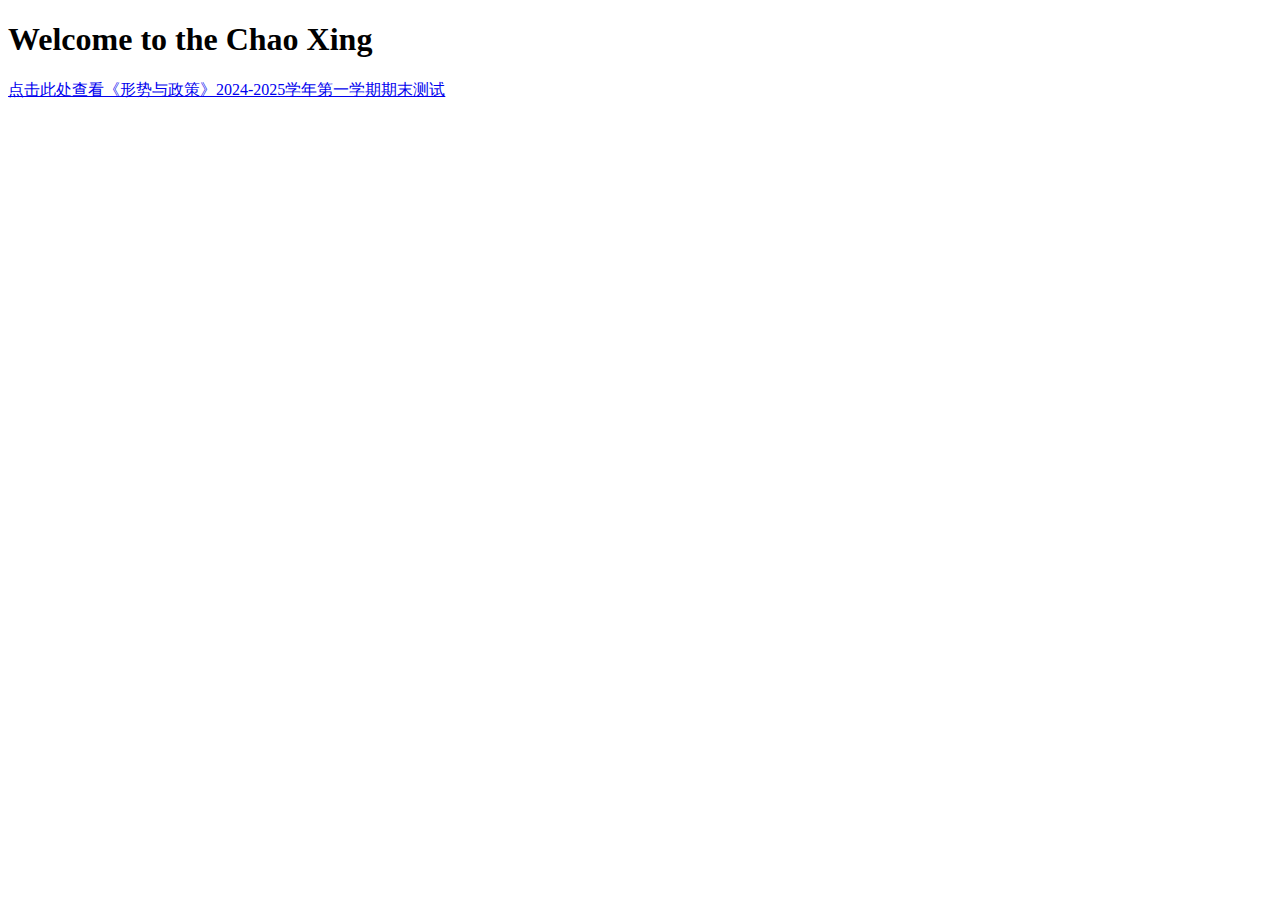
==== commit 0aa297db: "Add files via upload" ====
--- a/index.html
+++ b/index.html
@@ -1,3092 +1,12 @@
-<!DOCTYPE html PUBLIC "-//W3C//DTD XHTML 1.0 Transitional//EN" "http://www.w3.org/TR/xhtml1/DTD/xhtml1-transitional.dtd">
-<!-- saved from url=(0202)https://mooc1.chaoxing.com/mycourse/studentstudy?chapterId=839311319&courseId=241699642&clazzid=96425632&cpi=303630531&enc=84277fb9a5be5efed23614ff1ade8875&mooc2=1&openc=2dd7cf875480db101149552812f4b932 -->
-<html xmlns="http://www.w3.org/1999/xhtml" style="font-size: 203.733px;"><head><meta http-equiv="Content-Type" content="text/html; charset=UTF-8"><style media="screen"></style><script>
-    _HOST_ = "//mooc1.chaoxing.com";
-    _CP_ = "/mooc-ans";
-    _HOST_CP1_ = "//mooc1.chaoxing.com/mooc-ans";
-    // _HOST_CP2_ = _HOST_ + _CP_;
-    _HOST_CP2_ = _CP_;
-</script>
-	
-	<meta http-equiv="X-UA-Compatible" content="IE=edge,chrome=1">
-	<title>2024超星形策答案</title>
-	<link href="./index_files/global.css" rel="stylesheet" type="text/css">
-	<link href="./index_files/play.css" rel="stylesheet" type="text/css">
-	<link rel="stylesheet" type="text/css" href="./index_files/face-collection-qr.css">
-	<style>
-			</style>
-	<script>
-		var pulishCheckTip = '请输入话题名称或者内容';
-		var discussFailedTip = '发帖失败';
-		var limitword150 = '字数不能超过150！';
-		var titleLimit200 = '标题限200字';
-		var contentLimit20000 = '内容限20000字';
-	</script>
-	<script src="./index_files/baguettebox.min.js.下载"></script>
-	<link rel="stylesheet" href="./index_files/baguettebox.min.css">
-	<link href="./index_files/chapter_common.css" type="text/css" rel="stylesheet">
-	<link href="./index_files/chapter_student_common.css" type="text/css" rel="stylesheet">
-	<link rel="stylesheet" href="./index_files/uploadImg.css">
-	<link rel="stylesheet" type="text/css" href="./index_files/common.css">
-	<link rel="stylesheet" type="text/css" href="./index_files/style.css">
-	<link rel="stylesheet" type="text/css" href="./index_files/q_preview.css">
-	<script src="./index_files/uploadNew.js.下载"></script>
-	<script type="text/javascript" src="./index_files/plupload.full.min.js.下载"></script>
-	<script type="text/javascript" src="./index_files/DD_belatedPNG_0.0.8a-min.js.下载"></script>
-	<script type="text/javascript" src="./index_files/jquery-1.7.2.min.js.下载"></script>
-	<link href="./index_files/webuploader.css" type="text/css" rel="stylesheet">
-	<script src="./index_files/webuploader.nolog.min.js.下载"></script>
-	<script src="./index_files/new-chapter-group-right.js.下载"></script>
-	<script src="./index_files/chapterDetect.js.下载"></script>
-	<link rel="stylesheet" type="text/css" href="./index_files/studentStudy.css">
-	<style>
-					.chapterQrcode{right:0px;}
-			.teacherTool{right:318px;}
-			.toolOpenBtn{left:-11px;background:url(//mooc1.chaoxing.com/mooc-ans/images/toolOpenBtn.png) no-repeat left center;}
-			.toolCloseBtn{left:-11px;background:url(//mooc1.chaoxing.com/mooc-ans/images/toolCloseBtn.png) no-repeat left center;}
-			.jobhint{left:-100px;}
-			.content .main{padding:0 432px 0 0;}
-			@media screen and (max-width: 1440px) {
-				.content .main{padding:0 300px 0 0;}
-			}
-		@media screen and (max-width: 1040px) {
-			.content .main{padding:0 200px 0 0;}
-		}
-				.editorMaskDiv .popDiv{margin-left:0;margin-top:0}
-		#edui_fixedlayer{z-index:101!important;}
-		.edui-default .edui-editor-toolbarbox{position:fixed!important;top:110px}
-		.stuTitle{padding-bottom:0;}
-		.twBx{height:210px;padding:20px 30px;box-sizing:border-box;position:relative;padding-bottom:0}
-		.textareaBx{display:block;width:100%;height:188px;border:solid 1px #D4D6D9;border-radius:4px}
-		.textarea{padding:0 4px 0 14px;height:150px;overflow:auto;background:none;font-family:microsoft YaHei;font-size:14px;color:#131B26;line-height:20px;width:100%;margin-top:10px}
-		.fontNum{text-align:right;height:28px;line-height:28px;padding:0 14px;color:#ACB4BF}
-		.blueBord{border:solid 1px #3A8BFF}
-		.tjSucess{position:fixed;width:128px;height:48px;background:rgba(79, 87, 98, 0.98);border-radius:8px;top:20%;left:50%;transform: translate(-50%);font-size:14px;color:#fff;text-align:center;display:none;line-height:48px;}
-		.tjSucess i{display:inline-block;width:20px;height:20px;background:url(//mooc1.chaoxing.com/mooc-ans/mooc2/images/right.png) no-repeat;margin-right:10px;vertical-align:middle}
-		.formNote_padding .edui-editor-toolbarboxinner .webuploader-pick{height: auto;}
-		.formNote_padding .multieditor .edui-editor-toolbarboxinner .edui-for-justify.right{top:0;}
-		.formNote_padding  .multieditor .edui-editor-toolbarbox{z-index:100;}
-	</style>
-	<link href="./index_files/nodeToolBar.css" type="text/css" rel="stylesheet">
-	<script src="./index_files/ServerHost.js.下载"></script>
-	<script type="text/javascript" src="./index_files/jquery.nicescroll.min.js.下载"></script>
-	<script src="./index_files/jquery.color.js.下载"></script>
-	<script type="text/javascript" src="./index_files/domain.js.下载"></script>
-				<script type="text/javascript" src="./index_files/setlog"></script>
-		<link href="./index_files/viewer.min.css" rel="stylesheet" type="text/css">
-	<script type="text/javascript" src="./index_files/jquery.md5.js.下载"></script>
-	<script type="text/javascript" src="./index_files/viewer-jquery.min.js.下载"></script>
-	<script src="./index_files/wayer_v1.2.mini.js.下载"></script>
-	<script src="./index_files/check_vercode.js.下载" type="text/javascript"></script>
-	<script type="text/javascript" src="./index_files/multieditor.js.下载"></script>
-	<script>
-		typeof MultiEditor != "undefined" && MultiEditor.init('edit',null,{
-			'isGetVideoDataFromCenter': true, //获取视频地址是否从中心存储获取，避免云盘视频删除后视频提示已删除的问题
-			'prefix': 'https://noteyd.chaoxing.com'
-		});
-	</script><script type="text/javascript" src="./index_files/rich.text.util.js.下载"></script>
-		<script type="text/javascript">
-		window['dtype'] =  "Course";
-		window['app'] =  "0";
-		window.cxktDomain = "";
-		window.cxkdEditorUrl = "";
-		var ut_value = "s"
-		var stu_clazzId = "96425632";
-		var stu_CourseId = "241699642";
-		var stu_knowledgeId = "839311319";
-		var stu_cpi = "303630531";
-		var ua=navigator.userAgent.indexOf('chaoxing_wisdomclass');
-		if(ua!=-1){
-			document.write('<script src="//mooc1.chaoxing.com/mooc-ans/js/phone/protocolChaoXing/CXJSBridge.js"><\/script>');
-			document.write('<script src="//mooc1.chaoxing.com/mooc-ans/js/phone/app.utils.js?v=2"><\/script>');
-		}
-		var utEnc="1653b65e404088dd175b762b70d5303f";
-		var courseId=241699642;
-		var courseid=241699642;
-
-		var videoNoteCardId = "0";
-		var videoNoteMid = "";
-		var videoNoteTime = ""
-		var courseEnded = '' === 'true';
-		String.prototype.trim=function(){return this.replace(/(^\s*)|(\s*$)/g,"");}
-		//设置cookie
-		var setCookie = function(name,value,hours,path,domain) {
-			var oNow = new Date();
-			oNow.setHours(oNow.getHours() + hours);
-			var sCookie = name + "=" + escape(value);
-			if(hours) {
-				sCookie += ";expires=" + oNow.toGMTString();
-			}
-			if(path) {
-				sCookie += ";path=" + path;
-			}
-			if(domain) {
-				sCookie += ";domain=" + domain;
-			}
-			document.cookie = sCookie;
-		};
-		//获取cookie
-		var getCookie = function(name) {
-			var oRegExp = new RegExp("(^|)" + name + "=([^;]*)(;|$)","gi").exec(document.cookie), aCookie;
-			if(aCookie = oRegExp) {
-				return unescape(aCookie[2]);
-			}
-			return null;
-		};
-		var videoAutoPlay = "0";
-		function hideChangeBtn() {
-			if($("#coursetree>ul>li:first .posCatalog_level>ul>li:first>.posCatalog_select").hasClass("posCatalog_active") && (($(".prev_list li").length == 0) || ($(".prev_list li").length > 0 && $(".prev_list>ul>li:first").hasClass("active")))){
-				$(".prev").css("display", "none");
-			} else {
-				$(".prev").css("display", "block");
-			}
-			var len = $("#coursetree li").length;
-			if ($("#coursetree li").eq(len - 1).children(".posCatalog_select").hasClass("posCatalog_active") && (($(".prev_list") && $(".prev_list").length == 0) || ($(".prev_list") && $(".prev_list").length > 0 && $(".prev_list>ul>li:last").hasClass("active")))) {
-				$(".next").css("display", "none");
-			} else {
-				$(".next").css("display", "block");
-			}
-		}
-		var showorhide=function(htmlid){
-			var doc = document.getElementById(htmlid);
-			if(doc!=null){
-				if(doc.style.display!="none"){
-					doc.style.display="none";
-				}else{
-					doc.style.display="block";
-				}
-			}
-		};
-		var show=function(htmlid){
-			var doc = document.getElementById(htmlid);
-			doc.style.display="block";
-		};
-		var tasckvalidate=function(clazzid,nodeid){
-			window.open("/mooc-ans/edit/validate?clazzid="+clazzid+"&nodeid="+nodeid+"&courseId="+courseId);
-		};
-
-		function bindSubCheck(callback) {
-			$('#sub').unbind('click');
-			$('#sub').on('click', function() {
-				var code=$("#code").val();
-				jQuery.ajax({
-					type:"POST",
-					url:_HOST_CP2_ + "/kaptcha-img/ajaxValidate2",
-					data:{code:code},
-					success: function(data){
-						$("#code").val("");
-						if(data.status){
-							$("#validate").css("display","none");
-							WAY.box.hide();
-							var enc=data.enc;
-							callback && callback(enc);
-						}else{
-							getVarCode();
-						}
-					}
-				});
-			});
-		}
-
-		//目录滚动条
-		function posCatalogScroll(){
-			try {
-				$("#content1").niceScroll({cursorborder:"",cursorwidth:8,cursorcolor:"#CFD8E6",boxzoom:false,autohidemode:true});
-				setInterval(function(){
-					$("#content1").getNiceScroll().resize(); //检测滚动条是否重置大小（当窗口改变大小时）
-				},300)
-			} catch (e) {
-			}
-		}
-		function posChapter(){
-			var fanyaHeight = $(window).height()
-			$('.posCatalog').css({'height':fanyaHeight-40-65-56}) //左右浮框
-			$('#selector').css({'height':fanyaHeight-40}) //目录内容
-		}
-		function posDiscuss(){
-			var fanyaHeight = $(window).height()
-			$('#posDiscussScroll').css({'height' : fanyaHeight - 40 - 65 - 30}) //左右浮框
-		}
-		// 笔记列表的高度
-		function posNote() {
-			var fanyaHeight = $(window).height()
-			$('#posNoteScroll').css({'height' : fanyaHeight - 40 - 65 - 30}) //左右浮框
-		}
-		function setIframeStyle() {
-			if ($("#iframe").contents().find(".wrap").length > 0) {
-				var padr = $(".prev_title").css("padding-right");
-				$("#iframe").contents().find(".wrap").css("padding", "30px " + padr);
-			}
-		}
-		window.onresize = function(){
-			posChapter()
-			posDiscuss()
-			posNote()
-			setIframeStyle()
-		}
-		$(document).ready(function(){
-			jQuery.ajax({ //一个Ajax过程
-				type: "get", //以get方式与后台沟通
-				url : _HOST_CP2_ + "/mycourse/studentstudycourselist",
-				dataType:'html',//返回的值
-				data: {courseId:'241699642',chapterId:'839311319',clazzid:'96425632',cpi:'303630531',mooc2:1},
-				success: function(data){//如果调用成功
-					document.getElementById("coursetree").innerHTML=data;
-					jQuery("#coursetree .posCatalog_select").removeClass("posCatalog_active");
-					jQuery("#cur" + 839311319).addClass("posCatalog_active");
-					var bulletFormat = "";
-					if( bulletFormat != "null" && bulletFormat == "Dot"){
-						$(".posCatalog_sbar").hide();
-					}
-					posCatalogScroll()
-					posChapter()
-					checkMobileBrowerLearn();
-					//目录展开收起
-					/*$('.posCatalog_title').click(function () {
-						var _this = $(this).parent().next()
-						if (_this.is(':visible')) {
-							_this.slideUp(300)
-							$(this).removeClass('posCatalog_rotate')
-						} else {
-							_this.slideDown(300)
-							$(this).addClass('posCatalog_rotate')
-						}
-						posCatalogScroll()
-					})
-					$('.posCatalog_name').click(function () {
-						$('.posCatalog_name').parent().removeClass('posCatalog_active')
-						$(this).parent().addClass('posCatalog_active')
-					})*/
-					hideChangeBtn();
-				}
-			});
-		});
-		function getJobCount(obj) {
-			var knowledgeJobCount = $(obj).find(".jobUnfinishCount");
-			var totalCount = 0;
-			for (var i = 0; i < knowledgeJobCount.size(); i++) {
-				var singleJobCount = parseInt(knowledgeJobCount.eq(i).val());
-				totalCount += singleJobCount;
-			}
-			return totalCount;
-		}
-		var addDiscussReply = function(discussId,replycount){
-
-			var doc = document.getElementById("discuss"+discussId);
-			var content = doc.value;
-			if(content==null||content=='')
-			{
-				alert("内容不能为空！");
-				return;
-			}
-			doc.value = "";
-			jQuery.post(_HOST_CP2_ + "/bbsapi/addDiscussReply",
-					{
-						discussId : discussId
-						,replycount : replycount
-						,clazzid : '96425632'
-						,userId : '248555850'
-						,content : content
-						,role : 1
-						,schoolId : '62767',
-						replaytype:'1',
-						ut:'s'
-					},
-					function(data){
-						if(data=='error'){
-							alert("添加失败！");
-						}else{
-							var doc = document.getElementById("replaylist"+discussId);
-							data = data.replace(/(^\s*)|(\s*$)/g,"");
-							doc.innerHTML = data;
-							var rcdoc = document.getElementById("replycount"+discussId);
-							rcdoc.innerHTML = parseInt(rcdoc.innerHTML)+1;
-						}
-					}
-			);
-		};
-
-
-		var replay = function(num,disid,schoolid) {
-			var doc = document.getElementById("replaylist"+disid);
-			var showeddoc = document.getElementById("showed"+disid);
-			if(doc.style.display!="none"){
-				doc.style.display = "none";
-			}else{
-				var obj = doc.innerHTML;
-				if(obj==null||obj==""){
-
-					jQuery.post(_HOST_CP2_ + "/schoolCourseInfo/getReplayList",
-							{
-								discussid:disid,
-								schoolId:schoolid,
-								replycount:num,
-								date:new Date(),
-								replaytype:'1'
-							},
-							function(data){
-								data = data.replace(/(^\s*)|(\s*$)/g,"");
-								doc.innerHTML = data;
-							}
-					);
-					doc.style.display = "block";
-					show("replaytextarea"+disid);
-				}else{
-					doc.style.display = "block";
-					show("replaytextarea"+disid);
-				}
-			}
-		};
-
-		var praise = function(obj,disid,schoolid) {
-			jQuery("#praise"+disid).removeClass();
-			jQuery("#praise"+disid).addClass("cur");
-			jQuery.post(_HOST_CP2_ + "/schoolCourseInfo/addBBSPraise",
-					{
-						disid:disid
-						,schoolid : schoolid
-						,userid:'248555850'
-					},
-					function(data){
-						var doc = document.getElementById("praise"+disid);
-						doc.innerHTML = parseInt(doc.innerHTML)+1;
-						obj.onclick=null;
-
-					}
-			);
-
-		}
-
-		var addtopcomment = function(clazzid){
-			var title = document.getElementById("toplevelTextCommentTitle").value;
-			if(title==null || title=='' || title.trim()=='')
-			{
-				alert("标题不能为空！");
-				return;
-			}
-			if(title.length>50){
-				alert("字数不能超过50");
-				document.getElementById("toplevelTextCommentTitle").value = title.substring(0,50);
-				return;
-			}
-			var content = document.getElementById("toplevelTextCommentContent").value;
-			document.getElementById("toplevelTextCommentTitle").value = "";
-			document.getElementById("toplevelTextCommentContent").value = "";
-			var ask = 0;
-			if(document.getElementById("askteacher") != null){
-				if(document.getElementById("askteacher").checked == true){
-					ask=1;
-				}
-			}
-			var chapterId = document.getElementById("chapterIdid").value;
-			jQuery.post(_HOST_CP2_ + "/bbsapi/addCDiscuss",
-					{
-						moocId:'241699642',
-						clazzid:'96425632',
-						userId:'248555850',
-						title: title,
-						content:content,
-						chapterIds:chapterId,
-						schoolId:'62767',
-						replaytype:'1',
-						ask : ask,
-						role:'1'
-						,type: 'student'
-						,ut:'s'
-					},
-					function(data){
-						data = data.replace(/(^\s*)|(\s*$)/g,"");
-						var doc = document.getElementById("posDiscussScroll");
-						doc.innerHTML = data;
-						//alert("操作成功！");
-					}
-			);
-		};
-		function getcookie(objname){
-			var arrstr = document.cookie.split("; ");
-			for(var i = 0;i < arrstr.length;i ++){
-				var temp = arrstr[i].split("=");
-				if(temp[0] == objname){
-					return unescape(temp[1]);
-				}
-			}
-		}
-		function getChapterRightDiscuss(){
-			var chapterId=document.getElementById("chapterIdid").value;
-			jQuery.post(_HOST_CP2_ + "/schoolCourseInfo/getgrouptopic",
-					{
-						courseId:'241699642'
-						,clazzid:'96425632'
-						,type: 2
-						,ut:'s'
-						,chapterId:chapterId
-						,mooc2:1
-						,pagesize: 1000
-					},
-					function(data){
-						data = data.replace(/(^\s*)|(\s*$)/g,"");
-						var doc = document.getElementById("posDiscussScroll");
-						doc.innerHTML = data;
-						$(function(){
-							bindImg2('fileUploader_group');
-							baguetteBox.run('.smallImg', {
-								animation: 'fadeIn',
-							});
-						});
-
-						$(function(){
-							//输入内容
-							$('.formTopic_text>textarea,.formNote_text>textarea').focus(function(){
-								$(this).parent().addClass('areaShadow')
-							})
-							$('.formTopic_text>textarea,.formNote_text>textarea').blur(function(){
-								$(this).parent().removeClass('areaShadow')
-							})
-
-							//讨论话题showhide
-							$('.newTopic_bnt').click(function(){
-								// 新建笔记屏蔽截屏按钮
-								$("#editor1 .edui-for-screenshot").hide();
-								$(this).next().slideDown(300)
-							})
-							$('.replyQuxiao').click(function(){
-								$(this).parent().parent().slideUp(300)
-							})
-							posDiscuss();
-							//话题输入内容滚动条
-							function formTopic_text_Scroll(){
-								try {
-									$(".formTopic_text_Scroll").niceScroll({cursorborder:"",cursorwidth:8,cursorcolor:"#CFD8E6",boxzoom:false,autohidemode:true});
-									setInterval(function(){
-										$(".formTopic_text_Scroll").getNiceScroll().resize(); //检测滚动条是否重置大小（当窗口改变大小时）
-									},300)
-								} catch (e) {
-								}
-
-							}
-							formTopic_text_Scroll()
-							function formTopicScroll(){
-								try {
-									$("#formTopicScroll").niceScroll({cursorborder:"",cursorwidth:8,cursorcolor:"#CFD8E6",boxzoom:false,autohidemode:true});
-									setInterval(function(){
-										$("#formTopicScroll").getNiceScroll().resize(); //检测滚动条是否重置大小（当窗口改变大小时）
-									},300)
-								} catch (e) {
-								}
-							}
-							formTopicScroll()
-							function posDiscuss(){
-								var fanyaHeight = $(window).height()
-								$('#posDiscussScroll').css({'height' : fanyaHeight - 40 - 65 - 30}) //左右浮框
-							}
-							function formDiscussScroll(){
-								try {
-									$("#posDiscussScroll").niceScroll({cursorborder:"",cursorwidth:8,cursorcolor:"#CFD8E6",boxzoom:false,autohidemode:true});
-									setInterval(function(){
-										$("#posDiscussScroll").getNiceScroll().resize(); //检测滚动条是否重置大小（当窗口改变大小时）
-									},300)
-								} catch (e) {
-								}
-							}
-							formDiscussScroll()
-							window.onresize = function(){
-								posDiscuss()
-							}
-							var count = $("#content2 .itemDiscuss").length;
-							if (count > 0) {
-								if (count < 1000) {
-									$(".discussNum").text("(" + count + ")");
-								}
-							}
-						})
-					}
-			);
-		}
-
-		function getGroupChapterRightDiscuss(){
-			jQuery.post(_HOST_CP2_ + "/schoolCourseInfo/getgrouptopic",
-					{
-						courseId:'241699642'
-						,clazzid:'96425632'
-						,type: 2
-						,ut:'s'
-					},
-					function(data){
-						data = data.replace(/(^\s*)|(\s*$)/g,"");
-						var doc = document.getElementById("posDiscussScroll");
-						doc.innerHTML = data;
-					}
-			);
-		}
-
-		var changePan = function(num){
-			num = parseInt(num);
-			// var check = checkUnsave();
-			// if(num != 3 && check){
-			// 	return;
-			// }
-			for(var i=1;i<=3;i++){
-				var titledoc = document.getElementById("tit"+i);
-				var contentdoc = document.getElementById("content"+i);
-				if(1!=0||(1==0&&i!=2)){
-					if(i==num){
-						titledoc.className="active";
-						titledoc.style.display="block";
-						contentdoc.style.display="block";
-					}else{
-						titledoc.className="";
-						contentdoc.style.display="none";
-					}
-				}
-			}
-		}
-		var changeDisplayContent = function(num,totalnum,chapterId,courseId,clazzid,knowledgestr){
-			num = parseInt(num);
-			totalnum = parseInt(totalnum);
-			PCount.setIndex(num);
-			$(".prev_ul li").removeClass("active");
-			for(var i=1;i<=totalnum;i++){
-				var titledoc = document.getElementById("dct"+i);
-				if(i==num){
-					titledoc.className="active";
-					num = num-1;
-					document.getElementById("iframe").src="/mooc-ans/knowledge/cards?clazzid="+clazzid+"&courseid="+courseId+"&knowledgeid="+chapterId+"&num="+num+"&ut=s&cpi=303630531&v=20160407-4&mooc2=1";
-					var el = $('#iframe');
-					window.ed_reinitIframe = function ed_reinitIframe(){
-						var iframe = el[0];
-
-						try{
-							var bHeight = iframe.contentWindow.document.body.scrollHeight;
-							var dHeight = iframe.contentWindow.document.documentElement.scrollHeight;
-							var height = Math.max(bHeight, dHeight);
-							el.attr('height',height);
-						}catch (ex){}
-					}
-					if($("#openlock").length>0){
-						if(num+1==totalnum){
-							setTimeout('openlockshow();',2000);
-						}else{
-							document.getElementById("openlock").style.display="none";
-						}
-					}
-					window.setInterval("ed_reinitIframe()", 200);
-				}else{
-					titledoc.className="c"+i;
-				}
-			}
-			if(typeof(MoocPlayers)!='undefined'){
-				MoocPlayers.clearMids();
-			}
-			hideChangeBtn();
-		}
-		//点击上下章进行章节人脸识别时使用此方法跳入
-		function faceCheckOverJump(chapterId, courseId, clazzid, faceCheckEnc, faceCheckTime){
-			var jumpType =  $("#jumpType").val();
-			var jumpCount =  $("#jumpCount").val();
-			var curcount =  $("#curcount").val();
-			if(jumpType == 1){
-				PCount.setIndex(curcount);
-				PCount.next(jumpCount, chapterId, courseId, clazzid, '', faceCheckEnc, faceCheckTime)
-			}else{
-				PCount.setIndex(curcount);
-				PCount.previous(jumpCount, chapterId, courseId, clazzid, '', faceCheckEnc, faceCheckTime)
-			}
-		}
-
-		function scroll2Job() {
-			closeDeleteWindow();
-			var jobDiv = $("#iframe").contents().find(".ans-job-icon");
-			var scrolling = false;
-			jobDiv.each(function (index,model) {
-				if(!$(model).parent().hasClass("ans-job-finished")) {
-					if(!scrolling) {
-						scrolling = true;
-						$("html,body").animate({scrollTop: $(model).offset().top}, 500);
-					}
-				}
-			})
-		}
-
-		function checkJob() {
-			closeDeleteWindow();
-			var jobDiv = $("#iframe").contents().find(".ans-job-icon");
-			var unFinishJob = false;
-
-			jobDiv.each(function (index,model) {
-				if(!$(model).parent().hasClass("ans-job-finished")) {
-					unFinishJob = true;
-					return unFinishJob;
-				}
-			})
-
-			return unFinishJob;
-		}
-
-		function showFreezePage() {
-			var freezePage2 = $('#freezePage2');
-			freezePage2.fullFadeIn();
-			freezePage2.addClass('maskFadeOut');
-			$('body').addClass('popOverflow');
-		}
-
-		function callback_course(response) {
-			pauseAll("#freezePage2",response,showFreezePage);
-		}
-
-		function continue_learning() {
-			reloadAndSetNewJs("#freezePage2");
-
-			$('.maskDiv').fullFadeOut();
-			$('.maskDiv').removeClass('maskFadeOut');
-			$('body').removeClass('popOverflow');
-		}
-
-		function showCheckDiv(isNext) {
-			if(isNext) {
-				$(".preChapter").hide();
-				$(".nextChapter").show();
-			}else {
-				$(".preChapter").show();
-				$(".nextChapter").hide();
-			}
-
-			var jobCountDiv = $('.jobFinishTip');
-			jobCountDiv.fullFadeIn();
-			jobCountDiv.addClass('maskFadeOut');
-			$('body').addClass('popOverflow');
-			if("0" == "1") {
-				$("#jobFinishTipFocus").focus();
-			}
-		}
-
-		var PCount = (function () {
-			var cur = 1, inner = changeDisplayContent;
-			return {
-				setIndex : function (index) {
-					cur = index;
-				},
-				next : function (count, chapterId, courseId, clazzid, knowledgestr,checkType) {
-					if (checkUnsave()) {
-						return;
-					}
-					if(typeof checkType != "undefined" && checkType && !courseEnded && checkJob()) {
-						showCheckDiv(true);
-						return;
-					}
-
-					cur = parseInt(cur);
-					count = parseInt(count);
-					$("#jumpCount").val(count);
-					$("#jumpType").val(1);
-					$("#curcount").val(cur);
-					if (cur >= count) {
-						document.getElementById("mainid").innerHTML = "<div style=\"width:32px;height:32px;margin:0 auto;padding:300px 0\"><img src=\"/mooc-ans/images/courselist/loading.gif\" /></div>"
-						cur = 1;
-						jQuery.post(_HOST_CP2_ + "/mycourse/changeCapter",
-								{
-									courseId : courseId
-									, clazzid : clazzid
-									, chapterId : chapterId
-									, knowledgestr : knowledgestr
-									, type : 1
-									, date : new Date()
-									, mooc2 : 1
-								},
-								function (data) {
-									//alert(20160407);
-									data = data.replace(/(^\s*)|(\s*$)/g, "");
-									var doc = document.getElementById("mainid");
-									jQuery(doc).html(data);
-									 if(document.getElementById("chapterFaceState") != null){
-			                        	   //人脸识别
-			                        	   return;
-			                           }
-									chapterId = document.getElementById("chapterIdid").value;
-									jQuery("#coursetree .posCatalog_select").removeClass("posCatalog_active");
-									jQuery("#cur" + chapterId).addClass("posCatalog_active");
-																		var el = $('#iframe');
-
-									window.ed_reinitIframe = function ed_reinitIframe() {
-										var iframe = el[0];
-
-										try {
-											var bHeight = iframe.contentWindow.document.body.scrollHeight;
-											var dHeight = iframe.contentWindow.document.documentElement.scrollHeight;
-											var height = Math.max(bHeight, dHeight);
-											el.attr('height', height);
-										} catch (ex) {
-										}
-									}
-									if ($("#openlock").length > 0) {
-										var count = document.getElementById("cardcount").value;
-										if (count == 1) {
-											setTimeout('openlockshow();', 2000);
-										}
-									}
-									if ($("#cur" + chapterId + " .orange01").length > 0) {
-										jQuery.ajax({
-											type : "get",
-											url : _HOST_CP2_ + "/edit/validatejobcount",
-											data : {
-												courseId : courseId
-												, clazzid : clazzid
-												, nodeid : chapterId
-											},
-										});
-									}
-									window.setInterval("ed_reinitIframe()", 200);
-									getClazzNote();
-									hideChangeBtn();
-								}
-						);
-					} else {
-						cur++;
-						inner(cur, count, chapterId, courseId, clazzid, knowledgestr);
-
-					}
-					scroll(0, 0);
-				},
-				previous : function (count, chapterId, courseId, clazzid, knowledgestr,checkType) {
-					if (checkUnsave()) {
-						return;
-					}
-
-					if(typeof checkType != "undefined" && checkType && !courseEnded && checkJob()) {
-						showCheckDiv(false);
-						return;
-					}
-
-					cur = parseInt(cur);
-					count = parseInt(count);
-					$("#jumpCount").val(count);
-					$("#jumpType").val(0);
-					$("#curcount").val(cur);
-					if (cur <= 1) {
-						document.getElementById("mainid").innerHTML = "<div style=\"width:32px;height:32px;margin:0 auto;padding:300px 0\"><img src=\"/mooc-ans/images/courselist/loading.gif\" /></div>"
-						cur = 1;
-						jQuery.post(_HOST_CP2_ + "/mycourse/changeCapter",
-								{
-									courseId : courseId
-									, clazzid : clazzid
-									, chapterId : chapterId
-									, knowledgestr : knowledgestr
-									, type : 0
-									, date : new Date()
-									, mooc2 : 1
-								},
-								function (data) {
-									data = data.replace(/(^\s*)|(\s*$)/g, "");
-									var doc = document.getElementById("mainid");
-									jQuery(doc).html(data);
-									 if(document.getElementById("chapterFaceState") != null){
-			                        	   //人脸识别
-			                        	   return;
-			                           }
-									chapterId = document.getElementById("chapterIdid").value;
-									jQuery("#coursetree .posCatalog_select").removeClass("posCatalog_active");
-									jQuery("#cur" + chapterId).addClass("posCatalog_active");
-									var el = $('#iframe');
-									
-									window.ed_reinitIframe = function ed_reinitIframe() {
-										var iframe = el[0];
-
-										try {
-											var bHeight = iframe.contentWindow.document.body.scrollHeight;
-											var dHeight = iframe.contentWindow.document.documentElement.scrollHeight;
-											var height = Math.max(bHeight, dHeight);
-											el.attr('height', height);
-										} catch (ex) {
-										}
-									}
-									if ($("#openlock").length > 0) {
-										var count = document.getElementById("cardcount").value;
-										if (count == 1) {
-											setTimeout('openlockshow();', 2000);
-										}
-									}
-
-									if ($("#cur" + chapterId + " .orange01").length > 0) {
-
-										jQuery.ajax({
-											type : "get",
-											url : _HOST_CP2_ + "/edit/validatejobcount",
-											data : {
-												courseId : courseId
-												, clazzid : clazzid
-												, nodeid : chapterId
-											},
-										});
-									}
-
-									window.setInterval("ed_reinitIframe()", 200);
-									getClazzNote();
-									hideChangeBtn();
-								}
-						);
-					} else if (cur > 0) {
-						cur--;
-						inner(cur, count, chapterId, courseId, clazzid, knowledgestr);
-					}
-					scroll(0, 0);
-				}
-			}
-		})();
-
-		function showChapterVerificationCodeTip(){
-			closeChapterVerificationCode();
-			var width = $(document).width()-$('#selector').width();
-			WAY.box.show({ 'divid' : 'chapterVerificationCodeTip'});
-			$('.wmask').width(width);
-		}
-
-		function showChapterVerificationCode(){
-			var width = $(document).width()-$('#selector').width();
-			WAY.box.show({ 'divid' : 'chapterVerificationCode'});
-			$('.wmask').width(width);
-			chapterVerifyCode();
-		}
-
-		function  closeChapterVerificationCode(){
-			if($('.wmask').length == 0){
-				return;
-			}
-			WAY.box.hide();
-			$('#chapterVerificationCode').css('display','none');
-			$('#chapterVerificationCodeTip').css('display','none');
-		}
-
-		function chapterVerifyCode() {
-			try {
-				var identifyCodeRandom = $("#identifyCodeRandom");
-				if (identifyCodeRandom) {
-					identifyCodeRandom.val("");
-				}
-			} catch (e) {}
-			$("img[name='chapterNumVerCode']").attr("src", _HOST_CP2_ + "/verifyCode/studychapter?" + new Date().getTime());
-		}
-
-		function recordCheckedChapterParam(courseId,clazzid,chapterId,cpi){
-			if(!window.checked_chapter_param){
-				window.checked_chapter_param =  {} ;
-			}
-			checked_chapter_param.courseId = courseId;
-			checked_chapter_param.clazzid = clazzid;
-			checked_chapter_param.chapterId = chapterId;
-			checked_chapter_param.cpi = cpi;
-		}
-
-		function continueGetTeacherAjax(){
-			var courseId = checked_chapter_param.courseId ;
-			var  clazzid = checked_chapter_param.clazzid ;
-			var chapterId =  checked_chapter_param.chapterId ;
-			var cpi = checked_chapter_param.cpi ;
-			var identifyCodeRandomObj = $("#identifyCodeRandom");
-			var chapterVerCode = identifyCodeRandomObj.val();
-			if(chapterVerCode == ''){
-				identifyCodeRandomObj.animate({
-					backgroundColor : 'pink'
-				}, 1000, function() {
-					identifyCodeRandomObj.animate({
-						backgroundColor : '#fcfcfc'
-					}, 500, null);
-				});
-				return;
-			}
-			getTeacherAjax(courseId,clazzid,chapterId,cpi,chapterVerCode,'',false);
-		}
-
-		function getTeacherAjax(courseId, clazzid, chapterId, cpi, chapterVerCode, objInfo ,toVideoComputer) {
-			// 多次点击同一章节,标签页初始化1
-			PCount.setIndex(1);
-			closeChapterVerificationCode();
-			if (courseId == 0 || clazzid == 0 || chapterId == 0) {
-				alert("无效的参数！");
-				return;
-			}
-			if (typeof (cpi) == 'undefined') {
-				cpi = 0;
-			}
-
-
-			document.getElementById("mainid").innerHTML = "<div style=\"width:32px;height:32px;margin:0 auto;padding:300px 0\"><img src=\"/mooc-ans/images/courselist/loading.gif\" /></div>"
-
-			jQuery.get(_HOST_CP2_ + "/mycourse/studentstudyAjax",
-					{
-						courseId : courseId,
-						clazzid : clazzid,
-						chapterId : chapterId,
-						cpi : cpi,
-						verificationcode : chapterVerCode || '',
-						mooc2 : 1,
-						toComputer : toVideoComputer,
-						microTopicId: "0"
-					},
-					function (data) {
-						data = data.replace(/(^\s*)|(\s*$)/g, "");
-						var doc = document.getElementById("mainid");
-						jQuery(doc).html(data);
-						 if(document.getElementById("chapterFaceState") != null){
-                      	   //人脸识别
-                      	   return;
-                         }
-						var el = $('#iframe');
-						if ($("#openlock").length > 0) {
-							var count = document.getElementById("cardcount").value;
-							if (count == 1) {
-								setTimeout('openlockshow();', 2000);
-							}
-						}
-						if (videoNoteMid != "" && videoNoteCardId != "") {
-							var cardLi = $("#prev_tab .prev_ul li");
-							for (var i = 0; i < cardLi.length; i++) {
-								var cardItem = cardLi[i];
-								if ($(cardItem).attr("cardid") == videoNoteCardId) {
-									changeDisplayContent(i + 1, cardLi.length, chapterId, courseId, clazzid, '');
-									setTimeout("setVideoNoteTime()", 800);
-								}
-							}
-						}
-						$(".posCatalog_select ").removeClass("posCatalog_active");
-						$("#cur" + chapterId).addClass("posCatalog_active");
-						if (typeof objInfo != "undefined") {
-							var cardId = objInfo.cardId;
-							var cardLi = $("#prev_tab .prev_ul li");
-							for (var i = 0; i < cardLi.length; i++) {
-								var cardItem = cardLi[i];
-								if ($(cardItem).attr("cardid") == cardId) {
-									changeDisplayContent(i + 1, cardLi.length, chapterId, courseId, clazzid, '');
-									setTimeout("playFirstVideo()", 1000);
-								}
-							}
-						}
-						if ($("#cur" + chapterId + " .orangeNew").length > 0) {
-
-							jQuery.ajax({
-								type : "get",
-								url : _HOST_CP2_ + "/edit/validatejobcount",
-								data : {
-									courseId : courseId
-									, clazzid : clazzid
-									, nodeid : chapterId
-								},
-							});
-						}
-						window.ed_reinitIframe = function ed_reinitIframe() {
-							var iframe = el[0];
-
-							try {
-								var bHeight = iframe.contentWindow.document.body.scrollHeight;
-								var dHeight = iframe.contentWindow.document.documentElement.scrollHeight;
-								var height = Math.max(bHeight, dHeight);
-								el.attr('height', height);
-							} catch (ex) {
-							}
-						}
-						window.setInterval("ed_reinitIframe()", 200);
-
-						var tab =0;
-													if (tab == 3) {
-								getClazzNote();
-								changePan('3');
-							} else if (tab == 2) {
-								getChapterRightDiscuss();
-								changePan('2');
-							} else {
-								changePan('1');
-							}
-						
-						hideChangeBtn();
-						if (tab != 2) {
-							getChapterRightDiscuss();
-						}
-					}
-			);
-			window.setInterval("setposition()", 200);
-			scroll(0, 0);
-					}
-
-		var getMouseX = function(event) {
-			event = event || window.event;
-			return event.pageX || (event.clientX + (document.documentElement.scrollLeft || document.body.scrollLeft));
-		};
-		var isGet = false;
-		function getChapterNextVideo(aId) {
-			if (videoAutoPlay == 0) {
-				return;
-			}
-			var courseId = $("#curCourseId").val();
-			var knowledgeId = $("#curChapterId").val();
-			var cardId = $("#prev_tab .prev_ul li.active").attr("cardid");
-			var clazzId = $("#curClazzId").val();
-			var cpi = $("#curCpi").val();
-			jQuery.ajax({
-				"type" : "get",
-				"url" : _HOST_CP2_ + "/knowledge/getnextknowledgevideo",
-				"data" : {
-					"clazzId" : clazzId,
-					"courseId" : courseId,
-					"knowledgeId" : knowledgeId,
-					"cardId" : cardId,
-					"cpi" : cpi,
-					"attachmentId" : aId
-				},
-				"dataType" : "json",
-				"success" : function(json) {
-					if (json.result == 1) {
-						var data = json.data;
-						if (data.nextvideo == 0) {
-							if (!isGet) {
-								getChapterNextVideo(aId);
-								isGet = true;
-							} else {
-								isGet = false;
-							}
-							return;
-						}
-						if (data.knowledgeId == knowledgeId) {
-							if (data.cardId == cardId) {
-								var videoIframes = $("#iframe").contents().find("iframe");
-								for (var i = 0; i < videoIframes.size(); i++) {
-									var vIframe = videoIframes[i];
-									var vObjId = $(vIframe).attr("objectid");
-									var vJobId = $(vIframe).attr("jobid") || "";
-									var vMid = $(vIframe).attr("mid");
-									if (typeof data.jobId == "undefined") {
-										data.jobId = "";
-									}
-									if (data.jobId == vJobId && data.objectId == vObjId && data.mid == vMid) {
-										$(vIframe).contents().find(".vjs-big-play-button").click();
-									}
-								}
-							} else {
-								var cardLi = $("#prev_tab .prev_ul li");
-								for (var i = 0; i < cardLi.length; i++) {
-									var cardItem = cardLi[i];
-									if ($(cardItem).attr("cardid") == data.cardId) {
-										changeDisplayContent(i + 1, cardLi.length, knowledgeId, courseId, clazzId, '');
-										setTimeout("playFirstVideo()", 1000);
-									}
-								}
-							}
-						} else {
-							var videoInfo = {
-								"cardId": data.cardId,
-								"jobId": data.jobId,
-								"objectId": data.objectId,
-								"mid": data.mid
-							}
-							getTeacherAjax(courseId, clazzId, data.knowledgeId, cpi, "", videoInfo,'false');
-						}
-						isGet = false;
-					} else {
-						alert(json.errorMsg);
-					}
-				}
-			});
-		}
-		$(function () {
-			var oMain = jQuery('.main').first();
-			var oSelector = jQuery('#selector');
-			var dialogContent = jQuery(".showcontent");
-			var oWestSpliter = jQuery('#selector .spliter.west').first();
-			var oEastSpliter = jQuery('#selector .spliter.east').first();
-			var iMinWidth = 303;
-			var sMask = '<div class="mask"></div>';
-
-			oWestSpliter.on('mousedown', function(event) {
-
-				event = event || window.event;
-
-				var iX = getMouseX(event);
-				var iWidth = oSelector.innerWidth();
-
-				oWestSpliter[0].setCapture && oWestSpliter[0].setCapture();
-
-				oMain.append(sMask);
-
-				jQuery(document).bind('mousemove', function(ev) {
-					ev = ev || window.event;
-
-					var iDX = getMouseX(ev) - iX;
-					var iToWidth = iWidth - iDX;
-
-					if (iToWidth < iMinWidth) {
-						return;
-					}
-
-					setCookie('selectwidth', iToWidth, 24 * 7, '/mycourse/studentstudy');
-
-
-					setCookie('selectwidth', iToWidth, 24 * 7, _HOST_CP2_ + '/mycourse/studentstudy');
-					oSelector.css('width', iToWidth + 'px');
-					dialogContent.css('width', iToWidth + 'px');
-				});
-
-				jQuery(document).bind('mouseup', function() {
-					oWestSpliter[0].releaseCapture && oWestSpliter[0].releaseCapture();
-					var oMask = jQuery('.mask').first();
-					oMask && oMask.remove();
-					jQuery(document).unbind('mousemove');
-					jQuery(document).unbind('mouseup');
-				});
-			});
-
-			oEastSpliter.on('mousedown', function(event) {
-				event = event || window.event;
-
-				var iX = getMouseX(event);
-				var iWidth = oSelector.innerWidth();
-
-				oEastSpliter[0].setCapture && oEastSpliter[0].setCapture();
-
-				oMain.append(sMask);
-
-				jQuery(document).bind('mousemove', function(ev) {
-					ev = ev || window.event;
-
-					var iDX = getMouseX(ev) - iX;
-					var iToWidth = iWidth + iDX;
-
-					if (iToWidth < iMinWidth) {
-						return;
-					}
-
-					setCookie('selectwidth', iToWidth, 24 * 7, '/mycourse/studentstudy');
-
-
-					setCookie('selectwidth', iToWidth, 24 * 7, _HOST_CP2_ + '/mycourse/studentstudy');
-					oSelector.css('width', iToWidth + 'px');
-					dialogContent.css('width', iToWidth + 'px');
-				});
-
-				jQuery(document).bind('mouseup', function() {
-					oEastSpliter[0].releaseCapture && oEastSpliter[0].releaseCapture();
-					var oMask = jQuery('.mask').first();
-					oMask && oMask.remove();
-					jQuery(document).unbind('mousemove');
-					jQuery(document).unbind('mouseup');
-				});
-			});
-		});
-		function jobflag(){
-			var ff = window.frames[0];
-			var jobNum = 0,finishedNum =0;
-			if(ff){
-				jobNum += jQuery(".ans-job-icon",ff.document).size();
-				finishedNum += jQuery(".ans-job-finished",ff.document).size();
-			}
-			if(jobNum > 2 && jobNum - finishedNum > 0){
-				jQuery("#jobhint").fadeIn();
-				jQuery("#jobhint span").html(jobNum - finishedNum);
-				var unfinished = jQuery(".ans-job-icon",ff.document).parent().not(".ans-job-finished");
-				if(unfinished.size()>0){
-					jQuery("#jobhint").attr("href","javascript:;");
-					jQuery("#jobhint").click(function(){
-						jQuery("html,body").animate({scrollTop:jQuery(jQuery(".ans-job-icon",window.frames[0].document).parent().not(".ans-job-finished")[0]).offset().top},200);
-					});
-				}else{
-					jQuery("#jobhint").attr("href","javascript:;");
-					jQuery("#jobhint span").html(0);
-					$("#jobhint").unbind("click");
-				}
-
-			}else{
-				jQuery("#jobhint").fadeOut();
-				jQuery("#jobhint").attr("href","javascript:;");
-				jQuery("#jobhint span").html(0);
-				$("#jobhint").unbind("click");
-			}
-		}
-
-		function jobflagOperation(){
-			try{
-				setTimeout(jobflag,6000);
-			}catch(e){console.log(e.message);}
-		}
-		function saveOr(isave){
-			videoNoteScrollTop = $("html,body").scrollTop();
-			if(isave == 1){
-				addOrUpdateClazzNote();
-			}else{
-				typeof MultiEditor != "undefined" && MultiEditor.setRichText('editor1','');
-				$(".formTopic").css("display", "none");
-			}
-			var popDeleShowHide = $('.popDeleShowHide');
-
-			popDeleShowHide.fullFadeOut();
-			popDeleShowHide.removeClass('maskFadeOut');
-			$('body').removeClass('popOverflow');
-			setTimeout(function() {
-				$("html,body").scrollTop(videoNoteScrollTop);
-			}, 500);
-		}
-		function closeTips(){
-			var popDeleShowHide = $('.popDeleShowHide');
-
-			popDeleShowHide.fullFadeOut();
-			popDeleShowHide.removeClass('maskFadeOut');
-			$('body').removeClass('popOverflow');
-		}
-	</script>
-
-<script type="text/javascript" src="./index_files/rich.text.common.js.下载"></script><script type="text/javascript" src="./index_files/yun.file.util.js.下载"></script><script type="text/javascript" src="./index_files/ueditor.config.js.下载"></script><script type="text/javascript" src="./index_files/ueditor.all.js.下载"></script><script type="text/javascript" src="./index_files/radialIndicator.min.js.下载"></script><link rel="stylesheet" type="text/css" href="./index_files/webuploader(1).css"><link rel="stylesheet" type="text/css" href="./index_files/viewer.css"><link rel="stylesheet" type="text/css" href="./index_files/view-button.css"><script type="text/javascript" src="./index_files/custom.js.下载"></script><script type="text/javascript" src="./index_files/viewer.js.下载"></script><script type="text/javascript" src="./index_files/attachment_listener.js.下载"></script><script type="text/javascript" src="./index_files/attachment_click_util.js.下载"></script><script type="text/javascript" src="./index_files/passport2-onlineinfo.js.下载" id="reloadJsId"></script><style type="text/css">._th-container ._th-item{margin-bottom:3px;position:relative;width:0;height:0;cursor:pointer;opacity:.3;background-color:aquamarine;border-radius:100%;text-align:center;line-height:30px;-webkit-transition:all .35s;-o-transition:all .35s;transition:all .35s;right:30px}._th-container ._th-item,._th-container ._th-click-hover,._th_cover-all-show-times ._th_times{-webkit-box-shadow:-3px 4px 12px -5px black;box-shadow:-3px 4px 12px -5px black}._th-container:hover ._th-item._item-x2{margin-left:18px;width:40px;height:40px;line-height:40px}._th-container:hover ._th-item._item-x-2{margin-left:17px;width:38px;height:38px;line-height:38px}._th-container:hover ._th-item._item-xx2{width:36px;height:36px;margin-left:16px;line-height:36px}._th-container:hover ._th-item._item-xx-2{width:32px;height:32px;line-height:32px;margin-left:14px}._th-container:hover ._th-item._item-reset{width:30px;line-height:30px;height:30px;margin-left:10px}._th-click-hover{position:relative;-webkit-transition:all .5s;-o-transition:all .5s;transition:all .5s;height:45px;width:45px;cursor:pointer;opacity:.3;border-radius:100%;background-color:aquamarine;text-align:center;line-height:45px;right:0}._th-container:hover{left:-5px}._th-container{font-size:12px;-webkit-transition:all .5s;-o-transition:all .5s;transition:all .5s;left:-35px;top:20%;position:fixed;-webkit-box-sizing:border-box;box-sizing:border-box;z-index:100000;-webkit-user-select:none;-moz-user-select:none;-ms-user-select:none;user-select:none}._th-container ._th-item:hover{opacity:.8;background-color:#5fb492;color:aliceblue}._th-container ._th-item:active{opacity:.9;background-color:#1b3a26;color:aliceblue}._th-container:hover ._th-click-hover{opacity:.8}._th-container:hover ._th-item{opacity:.6;right:0}._th-container ._th-click-hover:hover{opacity:.8;background-color:#5fb492;color:aliceblue}._th_cover-all-show-times{position:fixed;top:0;right:0;width:100%;height:100%;z-index:99999;opacity:1;font-weight:900;font-size:30px;color:#4f4f4f;background-color:rgba(0,0,0,0.1)}._th_cover-all-show-times._th_hidden{z-index:-99999;opacity:0;-webkit-transition:1s all;-o-transition:1s all;transition:1s all}._th_cover-all-show-times ._th_times{width:300px;height:300px;border-radius:50%;background-color:rgba(127,255,212,0.51);text-align:center;line-height:300px;position:absolute;top:50%;right:50%;margin-top:-150px;margin-right:-150px}</style><style>.clearfix:after{content: " ";display: block;height: 0px;clear: both;}</style><style>._captureBlock_na0g2_1{transition:none;position:absolute;z-index:2147483642;left:0;top:0;height:0;width:0;background-color:#000;opacity:.3;box-sizing:border-box}._one-click-ocr_6cdrj_1{--ocr-blue: #0d6efd;--ocr-indigo: #6610f2;--ocr-purple: #6f42c1;--ocr-pink: #d63384;--ocr-red: #dc3545;--ocr-orange: #fd7e14;--ocr-yellow: #ffc107;--ocr-green: #198754;--ocr-teal: #20c997;--ocr-cyan: #0dcaf0;--ocr-black: #000;--ocr-white: #fff;--ocr-gray: #6c757d;--ocr-gray-dark: #343a40;--ocr-gray-100: #f8f9fa;--ocr-gray-200: #e9ecef;--ocr-gray-300: #dee2e6;--ocr-gray-400: #ced4da;--ocr-gray-500: #adb5bd;--ocr-gray-600: #6c757d;--ocr-gray-700: #495057;--ocr-gray-800: #343a40;--ocr-gray-900: #212529;--ocr-primary: #0d6efd;--ocr-secondary: #6c757d;--ocr-success: #198754;--ocr-info: #0dcaf0;--ocr-warning: #ffc107;--ocr-danger: #dc3545;--ocr-light: #f8f9fa;--ocr-dark: #212529;--ocr-primary-rgb: 13, 110, 253;--ocr-secondary-rgb: 108, 117, 125;--ocr-success-rgb: 25, 135, 84;--ocr-info-rgb: 13, 202, 240;--ocr-warning-rgb: 255, 193, 7;--ocr-danger-rgb: 220, 53, 69;--ocr-light-rgb: 248, 249, 250;--ocr-dark-rgb: 33, 37, 41;--ocr-primary-text-emphasis: #052c65;--ocr-secondary-text-emphasis: #2b2f32;--ocr-success-text-emphasis: #0a3622;--ocr-info-text-emphasis: #055160;--ocr-warning-text-emphasis: #664d03;--ocr-danger-text-emphasis: #58151c;--ocr-light-text-emphasis: #495057;--ocr-dark-text-emphasis: #495057;--ocr-primary-bg-subtle: #cfe2ff;--ocr-secondary-bg-subtle: #e2e3e5;--ocr-success-bg-subtle: #d1e7dd;--ocr-info-bg-subtle: #cff4fc;--ocr-warning-bg-subtle: #fff3cd;--ocr-danger-bg-subtle: #f8d7da;--ocr-light-bg-subtle: #fcfcfd;--ocr-dark-bg-subtle: #ced4da;--ocr-primary-border-subtle: #9ec5fe;--ocr-secondary-border-subtle: #c4c8cb;--ocr-success-border-subtle: #a3cfbb;--ocr-info-border-subtle: #9eeaf9;--ocr-warning-border-subtle: #ffe69c;--ocr-danger-border-subtle: #f1aeb5;--ocr-light-border-subtle: #e9ecef;--ocr-dark-border-subtle: #adb5bd;--ocr-white-rgb: 255, 255, 255;--ocr-black-rgb: 0, 0, 0;--ocr-font-sans-serif: system-ui, -apple-system, "Segoe UI", Roboto, "Helvetica Neue", "Noto Sans", "Liberation Sans", Arial, sans-serif, "Apple Color Emoji", "Segoe UI Emoji", "Segoe UI Symbol", "Noto Color Emoji";--ocr-font-monospace: SFMono-Regular, Menlo, Monaco, Consolas, "Liberation Mono", "Courier New", monospace;--ocr-gradient: linear-gradient(180deg, rgba(255, 255, 255, .15), rgba(255, 255, 255, 0));--ocr-body-font-family: var(--ocr-font-sans-serif);--ocr-body-font-size: 1rem;--ocr-body-font-weight: 400;--ocr-body-line-height: 1.5;--ocr-body-color: #212529;--ocr-body-color-rgb: 33, 37, 41;--ocr-body-bg: #fff;--ocr-body-bg-rgb: 255, 255, 255;--ocr-emphasis-color: #000;--ocr-emphasis-color-rgb: 0, 0, 0;--ocr-secondary-color: rgba(33, 37, 41, .75);--ocr-secondary-color-rgb: 33, 37, 41;--ocr-secondary-bg: #e9ecef;--ocr-secondary-bg-rgb: 233, 236, 239;--ocr-tertiary-color: rgba(33, 37, 41, .5);--ocr-tertiary-color-rgb: 33, 37, 41;--ocr-tertiary-bg: #f8f9fa;--ocr-tertiary-bg-rgb: 248, 249, 250;--ocr-heading-color: inherit;--ocr-link-color: #0d6efd;--ocr-link-color-rgb: 13, 110, 253;--ocr-link-decoration: underline;--ocr-link-hover-color: #0a58ca;--ocr-link-hover-color-rgb: 10, 88, 202;--ocr-code-color: #d63384;--ocr-highlight-color: #212529;--ocr-highlight-bg: #fff3cd;--ocr-border-width: 1px;--ocr-border-style: solid;--ocr-border-color: #dee2e6;--ocr-border-color-translucent: rgba(0, 0, 0, .175);--ocr-border-radius: .375rem;--ocr-border-radius-sm: .25rem;--ocr-border-radius-lg: .5rem;--ocr-border-radius-xl: 1rem;--ocr-border-radius-xxl: 2rem;--ocr-border-radius-2xl: var(--ocr-border-radius-xxl);--ocr-border-radius-pill: 50rem;--ocr-box-shadow: 0 .5rem 1rem rgba(0, 0, 0, .15);--ocr-box-shadow-sm: 0 .125rem .25rem rgba(0, 0, 0, .075);--ocr-box-shadow-lg: 0 1rem 3rem rgba(0, 0, 0, .175);--ocr-box-shadow-inset: inset 0 1px 2px rgba(0, 0, 0, .075);--ocr-focus-ring-width: .25rem;--ocr-focus-ring-opacity: .25;--ocr-focus-ring-color: rgba(13, 110, 253, .25);--ocr-form-valid-color: #198754;--ocr-form-valid-border-color: #198754;--ocr-form-invalid-color: #dc3545;--ocr-form-invalid-border-color: #dc3545;text-align:left}._one-click-ocr_6cdrj_1 ._modal_6cdrj_121{--ocr-modal-zindex: 1055;--ocr-modal-width: 500px;--ocr-modal-padding: 1rem;--ocr-modal-margin: .5rem;--ocr-modal-color: ;--ocr-modal-bg: var(--ocr-body-bg);--ocr-modal-border-color: var(--ocr-border-color-translucent);--ocr-modal-border-width: var(--ocr-border-width);--ocr-modal-border-radius: var(--ocr-border-radius-lg);--ocr-modal-box-shadow: var(--ocr-box-shadow-sm);--ocr-modal-inner-border-radius: calc(var(--ocr-border-radius-lg) - (var(--ocr-border-width)));--ocr-modal-header-padding-x: 1rem;--ocr-modal-header-padding-y: 1rem;--ocr-modal-header-padding: 1rem 1rem;--ocr-modal-header-border-color: var(--ocr-border-color);--ocr-modal-header-border-width: var(--ocr-border-width);--ocr-modal-title-line-height: 1.5;--ocr-modal-footer-gap: .5rem;--ocr-modal-footer-bg: ;--ocr-modal-footer-border-color: var(--ocr-border-color);--ocr-modal-footer-border-width: var(--ocr-border-width);position:fixed;top:0;left:0;z-index:var(--ocr-modal-zindex);display:none;width:100%;height:100%;overflow-x:hidden;overflow-y:auto;outline:0}._one-click-ocr_6cdrj_1 ._modal-dialog_6cdrj_154{position:relative;width:auto;margin:var(--ocr-modal-margin);pointer-events:none}._modal_6cdrj_121._fade_6cdrj_160 ._one-click-ocr_6cdrj_1 ._modal-dialog_6cdrj_154{transition:transform .3s ease-out;transform:translateY(-50px)}@media (prefers-reduced-motion: reduce){._modal_6cdrj_121._fade_6cdrj_160 ._one-click-ocr_6cdrj_1 ._modal-dialog_6cdrj_154{transition:none}}._modal_6cdrj_121._show_6cdrj_169 ._one-click-ocr_6cdrj_1 ._modal-dialog_6cdrj_154{transform:none}._modal_6cdrj_121._modal-static_6cdrj_172 ._one-click-ocr_6cdrj_1 ._modal-dialog_6cdrj_154{transform:scale(1.02)}._one-click-ocr_6cdrj_1 ._modal-dialog-scrollable_6cdrj_175{height:calc(100% - var(--ocr-modal-margin) * 2)}._one-click-ocr_6cdrj_1 ._modal-dialog-scrollable_6cdrj_175 ._modal-content_6cdrj_178{max-height:100%;overflow:hidden}._one-click-ocr_6cdrj_1 ._modal-dialog-scrollable_6cdrj_175 ._modal-body_6cdrj_182{overflow-y:auto}._one-click-ocr_6cdrj_1 ._modal-dialog-centered_6cdrj_185{display:flex;align-items:center;min-height:calc(100% - var(--ocr-modal-margin) * 2)}._one-click-ocr_6cdrj_1 ._modal-content_6cdrj_178{position:relative;display:flex;flex-direction:column;width:100%;color:var(--ocr-modal-color);pointer-events:auto;background-color:var(--ocr-modal-bg);background-clip:padding-box;border:var(--ocr-modal-border-width) solid var(--ocr-modal-border-color);border-radius:var(--ocr-modal-border-radius);outline:0}._one-click-ocr_6cdrj_1 ._modal-backdrop_6cdrj_203{--ocr-backdrop-zindex: 1050;--ocr-backdrop-bg: #000;--ocr-backdrop-opacity: .5;position:fixed;top:0;left:0;z-index:var(--ocr-backdrop-zindex);width:100vw;height:100vh;background-color:var(--ocr-backdrop-bg)}._one-click-ocr_6cdrj_1 ._modal-backdrop_6cdrj_203._fade_6cdrj_160{opacity:0}._one-click-ocr_6cdrj_1 ._modal-backdrop_6cdrj_203._show_6cdrj_169{opacity:var(--ocr-backdrop-opacity)}._one-click-ocr_6cdrj_1 ._modal-header_6cdrj_221{display:flex;flex-shrink:0;align-items:center;justify-content:space-between;padding:var(--ocr-modal-header-padding);border-bottom:var(--ocr-modal-header-border-width) solid var(--ocr-modal-header-border-color);border-top-left-radius:var(--ocr-modal-inner-border-radius);border-top-right-radius:var(--ocr-modal-inner-border-radius)}._one-click-ocr_6cdrj_1 ._modal-header_6cdrj_221 ._btn-close_6cdrj_231{padding:calc(var(--ocr-modal-header-padding-y) * .5) calc(var(--ocr-modal-header-padding-x) * .5);margin:calc(-.5 * var(--ocr-modal-header-padding-y)) calc(-.5 * var(--ocr-modal-header-padding-x)) calc(-.5 * var(--ocr-modal-header-padding-y)) auto}._one-click-ocr_6cdrj_1 ._modal-title_6cdrj_235{margin-bottom:0;line-height:var(--ocr-modal-title-line-height)}._one-click-ocr_6cdrj_1 ._modal-body_6cdrj_182{position:relative;flex:1 1 auto;padding:var(--ocr-modal-padding)}._one-click-ocr_6cdrj_1 ._modal-footer_6cdrj_244{display:flex;flex-shrink:0;flex-wrap:wrap;align-items:center;justify-content:flex-end;padding:calc(var(--ocr-modal-padding) - var(--ocr-modal-footer-gap) * .5);background-color:var(--ocr-modal-footer-bg);border-top:var(--ocr-modal-footer-border-width) solid var(--ocr-modal-footer-border-color);border-bottom-right-radius:var(--ocr-modal-inner-border-radius);border-bottom-left-radius:var(--ocr-modal-inner-border-radius)}._one-click-ocr_6cdrj_1 ._modal-footer_6cdrj_244>*{margin:calc(var(--ocr-modal-footer-gap) * .5)}@media (min-width: 576px){._one-click-ocr_6cdrj_1 ._modal_6cdrj_121{--ocr-modal-margin: 1.75rem;--ocr-modal-box-shadow: var(--ocr-box-shadow)}._one-click-ocr_6cdrj_1 ._modal-dialog_6cdrj_154{max-width:var(--ocr-modal-width);margin-right:auto;margin-left:auto}._one-click-ocr_6cdrj_1 ._modal-sm_6cdrj_269{--ocr-modal-width: 300px}}@media (min-width: 992px){._one-click-ocr_6cdrj_1 ._modal-lg_6cdrj_274,._one-click-ocr_6cdrj_1 ._modal-xl_6cdrj_275{--ocr-modal-width: 800px}}@media (min-width: 1200px){._one-click-ocr_6cdrj_1 ._modal-xl_6cdrj_275{--ocr-modal-width: 1140px}}._one-click-ocr_6cdrj_1 ._modal-fullscreen_6cdrj_284{width:100vw;max-width:none;height:100%;margin:0}._one-click-ocr_6cdrj_1 ._modal-fullscreen_6cdrj_284 ._modal-content_6cdrj_178{height:100%;border:0;border-radius:0}._one-click-ocr_6cdrj_1 ._modal-fullscreen_6cdrj_284 ._modal-header_6cdrj_221,._one-click-ocr_6cdrj_1 ._modal-fullscreen_6cdrj_284 ._modal-footer_6cdrj_244{border-radius:0}._one-click-ocr_6cdrj_1 ._modal-fullscreen_6cdrj_284 ._modal-body_6cdrj_182{overflow-y:auto}@media (max-width: 575.98px){._one-click-ocr_6cdrj_1 ._modal-fullscreen-sm-down_6cdrj_303{width:100vw;max-width:none;height:100%;margin:0}._one-click-ocr_6cdrj_1 ._modal-fullscreen-sm-down_6cdrj_303 ._modal-content_6cdrj_178{height:100%;border:0;border-radius:0}._one-click-ocr_6cdrj_1 ._modal-fullscreen-sm-down_6cdrj_303 ._modal-header_6cdrj_221,._one-click-ocr_6cdrj_1 ._modal-fullscreen-sm-down_6cdrj_303 ._modal-footer_6cdrj_244{border-radius:0}._one-click-ocr_6cdrj_1 ._modal-fullscreen-sm-down_6cdrj_303 ._modal-body_6cdrj_182{overflow-y:auto}}@media (max-width: 767.98px){._one-click-ocr_6cdrj_1 ._modal-fullscreen-md-down_6cdrj_323{width:100vw;max-width:none;height:100%;margin:0}._one-click-ocr_6cdrj_1 ._modal-fullscreen-md-down_6cdrj_323 ._modal-content_6cdrj_178{height:100%;border:0;border-radius:0}._one-click-ocr_6cdrj_1 ._modal-fullscreen-md-down_6cdrj_323 ._modal-header_6cdrj_221,._one-click-ocr_6cdrj_1 ._modal-fullscreen-md-down_6cdrj_323 ._modal-footer_6cdrj_244{border-radius:0}._one-click-ocr_6cdrj_1 ._modal-fullscreen-md-down_6cdrj_323 ._modal-body_6cdrj_182{overflow-y:auto}}@media (max-width: 991.98px){._one-click-ocr_6cdrj_1 ._modal-fullscreen-lg-down_6cdrj_343{width:100vw;max-width:none;height:100%;margin:0}._one-click-ocr_6cdrj_1 ._modal-fullscreen-lg-down_6cdrj_343 ._modal-content_6cdrj_178{height:100%;border:0;border-radius:0}._one-click-ocr_6cdrj_1 ._modal-fullscreen-lg-down_6cdrj_343 ._modal-header_6cdrj_221,._one-click-ocr_6cdrj_1 ._modal-fullscreen-lg-down_6cdrj_343 ._modal-footer_6cdrj_244{border-radius:0}._one-click-ocr_6cdrj_1 ._modal-fullscreen-lg-down_6cdrj_343 ._modal-body_6cdrj_182{overflow-y:auto}}@media (max-width: 1199.98px){._one-click-ocr_6cdrj_1 ._modal-fullscreen-xl-down_6cdrj_363{width:100vw;max-width:none;height:100%;margin:0}._one-click-ocr_6cdrj_1 ._modal-fullscreen-xl-down_6cdrj_363 ._modal-content_6cdrj_178{height:100%;border:0;border-radius:0}._one-click-ocr_6cdrj_1 ._modal-fullscreen-xl-down_6cdrj_363 ._modal-header_6cdrj_221,._one-click-ocr_6cdrj_1 ._modal-fullscreen-xl-down_6cdrj_363 ._modal-footer_6cdrj_244{border-radius:0}._one-click-ocr_6cdrj_1 ._modal-fullscreen-xl-down_6cdrj_363 ._modal-body_6cdrj_182{overflow-y:auto}}@media (max-width: 1399.98px){._one-click-ocr_6cdrj_1 ._modal-fullscreen-xxl-down_6cdrj_383{width:100vw;max-width:none;height:100%;margin:0}._one-click-ocr_6cdrj_1 ._modal-fullscreen-xxl-down_6cdrj_383 ._modal-content_6cdrj_178{height:100%;border:0;border-radius:0}._one-click-ocr_6cdrj_1 ._modal-fullscreen-xxl-down_6cdrj_383 ._modal-header_6cdrj_221,._one-click-ocr_6cdrj_1 ._modal-fullscreen-xxl-down_6cdrj_383 ._modal-footer_6cdrj_244{border-radius:0}._one-click-ocr_6cdrj_1 ._modal-fullscreen-xxl-down_6cdrj_383 ._modal-body_6cdrj_182{overflow-y:auto}}._one-click-ocr_6cdrj_1 ._btn_6cdrj_231{--ocr-btn-padding-x: .75rem;--ocr-btn-padding-y: .375rem;--ocr-btn-font-family: ;--ocr-btn-font-size: 1rem;--ocr-btn-font-weight: 400;--ocr-btn-line-height: 1.5;--ocr-btn-color: var(--ocr-body-color);--ocr-btn-bg: transparent;--ocr-btn-border-width: var(--ocr-border-width);--ocr-btn-border-color: transparent;--ocr-btn-border-radius: var(--ocr-border-radius);--ocr-btn-hover-border-color: transparent;--ocr-btn-box-shadow: inset 0 1px 0 rgba(255, 255, 255, .15), 0 1px 1px rgba(0, 0, 0, .075);--ocr-btn-disabled-opacity: .65;--ocr-btn-focus-box-shadow: 0 0 0 .25rem rgba(var(--ocr-btn-focus-shadow-rgb), .5);display:inline-block;padding:var(--ocr-btn-padding-y) var(--ocr-btn-padding-x);font-family:var(--ocr-btn-font-family);font-size:var(--ocr-btn-font-size);font-weight:var(--ocr-btn-font-weight);line-height:var(--ocr-btn-line-height);color:var(--ocr-btn-color);text-align:center;text-decoration:none;vertical-align:middle;cursor:pointer;-webkit-user-select:none;user-select:none;border:var(--ocr-btn-border-width) solid var(--ocr-btn-border-color);border-radius:var(--ocr-btn-border-radius);background-color:var(--ocr-btn-bg);transition:color .15s ease-in-out,background-color .15s ease-in-out,border-color .15s ease-in-out,box-shadow .15s ease-in-out}@media (prefers-reduced-motion: reduce){._one-click-ocr_6cdrj_1 ._btn_6cdrj_231{transition:none}}._one-click-ocr_6cdrj_1 ._btn_6cdrj_231:hover{color:var(--ocr-btn-hover-color);background-color:var(--ocr-btn-hover-bg);border-color:var(--ocr-btn-hover-border-color)}._btn-check_6cdrj_445+._one-click-ocr_6cdrj_1 ._btn_6cdrj_231:hover{color:var(--ocr-btn-color);background-color:var(--ocr-btn-bg);border-color:var(--ocr-btn-border-color)}._one-click-ocr_6cdrj_1 ._btn_6cdrj_231:focus-visible{color:var(--ocr-btn-hover-color);background-color:var(--ocr-btn-hover-bg);border-color:var(--ocr-btn-hover-border-color);outline:0;box-shadow:var(--ocr-btn-focus-box-shadow)}._btn-check_6cdrj_445:focus-visible+._one-click-ocr_6cdrj_1 ._btn_6cdrj_231{border-color:var(--ocr-btn-hover-border-color);outline:0;box-shadow:var(--ocr-btn-focus-box-shadow)}._btn-check_6cdrj_445:checked+._one-click-ocr_6cdrj_1 ._btn_6cdrj_231,:not(._btn-check_6cdrj_445)+._one-click-ocr_6cdrj_1 ._btn_6cdrj_231:active,._one-click-ocr_6cdrj_1 ._btn_6cdrj_231:first-child:active,._one-click-ocr_6cdrj_1 ._btn_6cdrj_231._active_6cdrj_462,._one-click-ocr_6cdrj_1 ._btn_6cdrj_231._show_6cdrj_169{color:var(--ocr-btn-active-color);background-color:var(--ocr-btn-active-bg);border-color:var(--ocr-btn-active-border-color)}._btn-check_6cdrj_445:checked+._one-click-ocr_6cdrj_1 ._btn_6cdrj_231:focus-visible,:not(._btn-check_6cdrj_445)+._one-click-ocr_6cdrj_1 ._btn_6cdrj_231:active:focus-visible,._one-click-ocr_6cdrj_1 ._btn_6cdrj_231:first-child:active:focus-visible,._one-click-ocr_6cdrj_1 ._btn_6cdrj_231._active_6cdrj_462:focus-visible,._one-click-ocr_6cdrj_1 ._btn_6cdrj_231._show_6cdrj_169:focus-visible{box-shadow:var(--ocr-btn-focus-box-shadow)}._one-click-ocr_6cdrj_1 ._btn_6cdrj_231:disabled,._one-click-ocr_6cdrj_1 ._btn_6cdrj_231._disabled_6cdrj_470,fieldset:disabled ._one-click-ocr_6cdrj_1 ._btn_6cdrj_231{color:var(--ocr-btn-disabled-color);pointer-events:none;background-color:var(--ocr-btn-disabled-bg);border-color:var(--ocr-btn-disabled-border-color);opacity:var(--ocr-btn-disabled-opacity)}._one-click-ocr_6cdrj_1 ._btn-primary_6cdrj_477{--ocr-btn-color: #fff;--ocr-btn-bg: #0d6efd;--ocr-btn-border-color: #0d6efd;--ocr-btn-hover-color: #fff;--ocr-btn-hover-bg: #0b5ed7;--ocr-btn-hover-border-color: #0a58ca;--ocr-btn-focus-shadow-rgb: 49, 132, 253;--ocr-btn-active-color: #fff;--ocr-btn-active-bg: #0a58ca;--ocr-btn-active-border-color: #0a53be;--ocr-btn-active-shadow: inset 0 3px 5px rgba(0, 0, 0, .125);--ocr-btn-disabled-color: #fff;--ocr-btn-disabled-bg: #0d6efd;--ocr-btn-disabled-border-color: #0d6efd}._one-click-ocr_6cdrj_1 ._btn-secondary_6cdrj_493{--ocr-btn-color: #fff;--ocr-btn-bg: #6c757d;--ocr-btn-border-color: #6c757d;--ocr-btn-hover-color: #fff;--ocr-btn-hover-bg: #5c636a;--ocr-btn-hover-border-color: #565e64;--ocr-btn-focus-shadow-rgb: 130, 138, 145;--ocr-btn-active-color: #fff;--ocr-btn-active-bg: #565e64;--ocr-btn-active-border-color: #51585e;--ocr-btn-active-shadow: inset 0 3px 5px rgba(0, 0, 0, .125);--ocr-btn-disabled-color: #fff;--ocr-btn-disabled-bg: #6c757d;--ocr-btn-disabled-border-color: #6c757d}._one-click-ocr_6cdrj_1 ._btn-success_6cdrj_509{--ocr-btn-color: #fff;--ocr-btn-bg: #198754;--ocr-btn-border-color: #198754;--ocr-btn-hover-color: #fff;--ocr-btn-hover-bg: #157347;--ocr-btn-hover-border-color: #146c43;--ocr-btn-focus-shadow-rgb: 60, 153, 110;--ocr-btn-active-color: #fff;--ocr-btn-active-bg: #146c43;--ocr-btn-active-border-color: #13653f;--ocr-btn-active-shadow: inset 0 3px 5px rgba(0, 0, 0, .125);--ocr-btn-disabled-color: #fff;--ocr-btn-disabled-bg: #198754;--ocr-btn-disabled-border-color: #198754}._one-click-ocr_6cdrj_1 ._btn-info_6cdrj_525{--ocr-btn-color: #000;--ocr-btn-bg: #0dcaf0;--ocr-btn-border-color: #0dcaf0;--ocr-btn-hover-color: #000;--ocr-btn-hover-bg: #31d2f2;--ocr-btn-hover-border-color: #25cff2;--ocr-btn-focus-shadow-rgb: 11, 172, 204;--ocr-btn-active-color: #000;--ocr-btn-active-bg: #3dd5f3;--ocr-btn-active-border-color: #25cff2;--ocr-btn-active-shadow: inset 0 3px 5px rgba(0, 0, 0, .125);--ocr-btn-disabled-color: #000;--ocr-btn-disabled-bg: #0dcaf0;--ocr-btn-disabled-border-color: #0dcaf0}._one-click-ocr_6cdrj_1 ._btn-warning_6cdrj_541{--ocr-btn-color: #000;--ocr-btn-bg: #ffc107;--ocr-btn-border-color: #ffc107;--ocr-btn-hover-color: #000;--ocr-btn-hover-bg: #ffca2c;--ocr-btn-hover-border-color: #ffc720;--ocr-btn-focus-shadow-rgb: 217, 164, 6;--ocr-btn-active-color: #000;--ocr-btn-active-bg: #ffcd39;--ocr-btn-active-border-color: #ffc720;--ocr-btn-active-shadow: inset 0 3px 5px rgba(0, 0, 0, .125);--ocr-btn-disabled-color: #000;--ocr-btn-disabled-bg: #ffc107;--ocr-btn-disabled-border-color: #ffc107}._one-click-ocr_6cdrj_1 ._btn-danger_6cdrj_557{--ocr-btn-color: #fff;--ocr-btn-bg: #dc3545;--ocr-btn-border-color: #dc3545;--ocr-btn-hover-color: #fff;--ocr-btn-hover-bg: #bb2d3b;--ocr-btn-hover-border-color: #b02a37;--ocr-btn-focus-shadow-rgb: 225, 83, 97;--ocr-btn-active-color: #fff;--ocr-btn-active-bg: #b02a37;--ocr-btn-active-border-color: #a52834;--ocr-btn-active-shadow: inset 0 3px 5px rgba(0, 0, 0, .125);--ocr-btn-disabled-color: #fff;--ocr-btn-disabled-bg: #dc3545;--ocr-btn-disabled-border-color: #dc3545}._one-click-ocr_6cdrj_1 ._btn-light_6cdrj_573{--ocr-btn-color: #000;--ocr-btn-bg: #f8f9fa;--ocr-btn-border-color: #f8f9fa;--ocr-btn-hover-color: #000;--ocr-btn-hover-bg: #d3d4d5;--ocr-btn-hover-border-color: #c6c7c8;--ocr-btn-focus-shadow-rgb: 211, 212, 213;--ocr-btn-active-color: #000;--ocr-btn-active-bg: #c6c7c8;--ocr-btn-active-border-color: #babbbc;--ocr-btn-active-shadow: inset 0 3px 5px rgba(0, 0, 0, .125);--ocr-btn-disabled-color: #000;--ocr-btn-disabled-bg: #f8f9fa;--ocr-btn-disabled-border-color: #f8f9fa}._one-click-ocr_6cdrj_1 ._btn-dark_6cdrj_589{--ocr-btn-color: #fff;--ocr-btn-bg: #212529;--ocr-btn-border-color: #212529;--ocr-btn-hover-color: #fff;--ocr-btn-hover-bg: #424649;--ocr-btn-hover-border-color: #373b3e;--ocr-btn-focus-shadow-rgb: 66, 70, 73;--ocr-btn-active-color: #fff;--ocr-btn-active-bg: #4d5154;--ocr-btn-active-border-color: #373b3e;--ocr-btn-active-shadow: inset 0 3px 5px rgba(0, 0, 0, .125);--ocr-btn-disabled-color: #fff;--ocr-btn-disabled-bg: #212529;--ocr-btn-disabled-border-color: #212529}._one-click-ocr_6cdrj_1 ._btn-outline-primary_6cdrj_605{--ocr-btn-color: #0d6efd;--ocr-btn-border-color: #0d6efd;--ocr-btn-hover-color: #fff;--ocr-btn-hover-bg: #0d6efd;--ocr-btn-hover-border-color: #0d6efd;--ocr-btn-focus-shadow-rgb: 13, 110, 253;--ocr-btn-active-color: #fff;--ocr-btn-active-bg: #0d6efd;--ocr-btn-active-border-color: #0d6efd;--ocr-btn-active-shadow: inset 0 3px 5px rgba(0, 0, 0, .125);--ocr-btn-disabled-color: #0d6efd;--ocr-btn-disabled-bg: transparent;--ocr-btn-disabled-border-color: #0d6efd;--ocr-gradient: none}._one-click-ocr_6cdrj_1 ._btn-outline-secondary_6cdrj_621{--ocr-btn-color: #6c757d;--ocr-btn-border-color: #6c757d;--ocr-btn-hover-color: #fff;--ocr-btn-hover-bg: #6c757d;--ocr-btn-hover-border-color: #6c757d;--ocr-btn-focus-shadow-rgb: 108, 117, 125;--ocr-btn-active-color: #fff;--ocr-btn-active-bg: #6c757d;--ocr-btn-active-border-color: #6c757d;--ocr-btn-active-shadow: inset 0 3px 5px rgba(0, 0, 0, .125);--ocr-btn-disabled-color: #6c757d;--ocr-btn-disabled-bg: transparent;--ocr-btn-disabled-border-color: #6c757d;--ocr-gradient: none}._one-click-ocr_6cdrj_1 ._btn-outline-success_6cdrj_637{--ocr-btn-color: #198754;--ocr-btn-border-color: #198754;--ocr-btn-hover-color: #fff;--ocr-btn-hover-bg: #198754;--ocr-btn-hover-border-color: #198754;--ocr-btn-focus-shadow-rgb: 25, 135, 84;--ocr-btn-active-color: #fff;--ocr-btn-active-bg: #198754;--ocr-btn-active-border-color: #198754;--ocr-btn-active-shadow: inset 0 3px 5px rgba(0, 0, 0, .125);--ocr-btn-disabled-color: #198754;--ocr-btn-disabled-bg: transparent;--ocr-btn-disabled-border-color: #198754;--ocr-gradient: none}._one-click-ocr_6cdrj_1 ._btn-outline-info_6cdrj_653{--ocr-btn-color: #0dcaf0;--ocr-btn-border-color: #0dcaf0;--ocr-btn-hover-color: #000;--ocr-btn-hover-bg: #0dcaf0;--ocr-btn-hover-border-color: #0dcaf0;--ocr-btn-focus-shadow-rgb: 13, 202, 240;--ocr-btn-active-color: #000;--ocr-btn-active-bg: #0dcaf0;--ocr-btn-active-border-color: #0dcaf0;--ocr-btn-active-shadow: inset 0 3px 5px rgba(0, 0, 0, .125);--ocr-btn-disabled-color: #0dcaf0;--ocr-btn-disabled-bg: transparent;--ocr-btn-disabled-border-color: #0dcaf0;--ocr-gradient: none}._one-click-ocr_6cdrj_1 ._btn-outline-warning_6cdrj_669{--ocr-btn-color: #ffc107;--ocr-btn-border-color: #ffc107;--ocr-btn-hover-color: #000;--ocr-btn-hover-bg: #ffc107;--ocr-btn-hover-border-color: #ffc107;--ocr-btn-focus-shadow-rgb: 255, 193, 7;--ocr-btn-active-color: #000;--ocr-btn-active-bg: #ffc107;--ocr-btn-active-border-color: #ffc107;--ocr-btn-active-shadow: inset 0 3px 5px rgba(0, 0, 0, .125);--ocr-btn-disabled-color: #ffc107;--ocr-btn-disabled-bg: transparent;--ocr-btn-disabled-border-color: #ffc107;--ocr-gradient: none}._one-click-ocr_6cdrj_1 ._btn-outline-danger_6cdrj_685{--ocr-btn-color: #dc3545;--ocr-btn-border-color: #dc3545;--ocr-btn-hover-color: #fff;--ocr-btn-hover-bg: #dc3545;--ocr-btn-hover-border-color: #dc3545;--ocr-btn-focus-shadow-rgb: 220, 53, 69;--ocr-btn-active-color: #fff;--ocr-btn-active-bg: #dc3545;--ocr-btn-active-border-color: #dc3545;--ocr-btn-active-shadow: inset 0 3px 5px rgba(0, 0, 0, .125);--ocr-btn-disabled-color: #dc3545;--ocr-btn-disabled-bg: transparent;--ocr-btn-disabled-border-color: #dc3545;--ocr-gradient: none}._one-click-ocr_6cdrj_1 ._btn-outline-light_6cdrj_701{--ocr-btn-color: #f8f9fa;--ocr-btn-border-color: #f8f9fa;--ocr-btn-hover-color: #000;--ocr-btn-hover-bg: #f8f9fa;--ocr-btn-hover-border-color: #f8f9fa;--ocr-btn-focus-shadow-rgb: 248, 249, 250;--ocr-btn-active-color: #000;--ocr-btn-active-bg: #f8f9fa;--ocr-btn-active-border-color: #f8f9fa;--ocr-btn-active-shadow: inset 0 3px 5px rgba(0, 0, 0, .125);--ocr-btn-disabled-color: #f8f9fa;--ocr-btn-disabled-bg: transparent;--ocr-btn-disabled-border-color: #f8f9fa;--ocr-gradient: none}._one-click-ocr_6cdrj_1 ._btn-outline-dark_6cdrj_717{--ocr-btn-color: #212529;--ocr-btn-border-color: #212529;--ocr-btn-hover-color: #fff;--ocr-btn-hover-bg: #212529;--ocr-btn-hover-border-color: #212529;--ocr-btn-focus-shadow-rgb: 33, 37, 41;--ocr-btn-active-color: #fff;--ocr-btn-active-bg: #212529;--ocr-btn-active-border-color: #212529;--ocr-btn-active-shadow: inset 0 3px 5px rgba(0, 0, 0, .125);--ocr-btn-disabled-color: #212529;--ocr-btn-disabled-bg: transparent;--ocr-btn-disabled-border-color: #212529;--ocr-gradient: none}._one-click-ocr_6cdrj_1 ._btn-link_6cdrj_733{--ocr-btn-font-weight: 400;--ocr-btn-color: var(--ocr-link-color);--ocr-btn-bg: transparent;--ocr-btn-border-color: transparent;--ocr-btn-hover-color: var(--ocr-link-hover-color);--ocr-btn-hover-border-color: transparent;--ocr-btn-active-color: var(--ocr-link-hover-color);--ocr-btn-active-border-color: transparent;--ocr-btn-disabled-color: #6c757d;--ocr-btn-disabled-border-color: transparent;--ocr-btn-box-shadow: 0 0 0 #000;--ocr-btn-focus-shadow-rgb: 49, 132, 253;text-decoration:underline}._one-click-ocr_6cdrj_1 ._btn-link_6cdrj_733:focus-visible{color:var(--ocr-btn-color)}._one-click-ocr_6cdrj_1 ._btn-link_6cdrj_733:hover{color:var(--ocr-btn-hover-color)}._one-click-ocr_6cdrj_1 ._btn-lg_6cdrj_754{--ocr-btn-padding-y: .5rem;--ocr-btn-padding-x: 1rem;--ocr-btn-font-size: 1.25rem;--ocr-btn-border-radius: var(--ocr-border-radius-lg)}._one-click-ocr_6cdrj_1 ._btn-sm_6cdrj_760{--ocr-btn-padding-y: .25rem;--ocr-btn-padding-x: .5rem;--ocr-btn-font-size: .875rem;--ocr-btn-border-radius: var(--ocr-border-radius-sm)}._one-click-ocr_6cdrj_1 ._btn-close_6cdrj_231{--ocr-btn-close-color: #000;--ocr-btn-close-bg: url("data:image/svg+xml,%3csvg xmlns='http://www.w3.org/2000/svg' viewBox='0 0 16 16' fill='%23000'%3e%3cpath d='M.293.293a1 1 0 0 1 1.414 0L8 6.586 14.293.293a1 1 0 1 1 1.414 1.414L9.414 8l6.293 6.293a1 1 0 0 1-1.414 1.414L8 9.414l-6.293 6.293a1 1 0 0 1-1.414-1.414L6.586 8 .293 1.707a1 1 0 0 1 0-1.414z'/%3e%3c/svg%3e");--ocr-btn-close-opacity: .5;--ocr-btn-close-hover-opacity: .75;--ocr-btn-close-focus-shadow: 0 0 0 .25rem rgba(13, 110, 253, .25);--ocr-btn-close-focus-opacity: 1;--ocr-btn-close-disabled-opacity: .25;--ocr-btn-close-white-filter: invert(1) grayscale(100%) brightness(200%);box-sizing:content-box;width:1em;height:1em;padding:.25em;color:var(--ocr-btn-close-color);background:transparent var(--ocr-btn-close-bg) center/1em auto no-repeat;border:0;border-radius:.375rem;opacity:var(--ocr-btn-close-opacity)}._one-click-ocr_6cdrj_1 ._btn-close_6cdrj_231:hover{color:var(--ocr-btn-close-color);text-decoration:none;opacity:var(--ocr-btn-close-hover-opacity)}._one-click-ocr_6cdrj_1 ._btn-close_6cdrj_231:focus{outline:0;box-shadow:var(--ocr-btn-close-focus-shadow);opacity:var(--ocr-btn-close-focus-opacity)}._one-click-ocr_6cdrj_1 ._btn-close_6cdrj_231:disabled,._one-click-ocr_6cdrj_1 ._btn-close_6cdrj_231._disabled_6cdrj_470{pointer-events:none;-webkit-user-select:none;user-select:none;opacity:var(--ocr-btn-close-disabled-opacity)}._one-click-ocr_6cdrj_1 ._btn-close-white_6cdrj_800{filter:var(--ocr-btn-close-white-filter)}._one-click-ocr_6cdrj_1 ._fade_6cdrj_160{transition:opacity .15s linear}@media (prefers-reduced-motion: reduce){._one-click-ocr_6cdrj_1 ._fade_6cdrj_160{transition:none}}._one-click-ocr_6cdrj_1 ._fade_6cdrj_160:not(._show_6cdrj_169){opacity:0}._one-click-ocr_6cdrj_1 ._collapse_6cdrj_814:not(._show_6cdrj_169){display:none}._one-click-ocr_6cdrj_1 ._collapsing_6cdrj_817{height:0;overflow:hidden;transition:height .35s ease}@media (prefers-reduced-motion: reduce){._one-click-ocr_6cdrj_1 ._collapsing_6cdrj_817{transition:none}}._one-click-ocr_6cdrj_1 ._collapsing_6cdrj_817._collapse-horizontal_6cdrj_827{width:0;height:auto;transition:width .35s ease}@media (prefers-reduced-motion: reduce){._one-click-ocr_6cdrj_1 ._collapsing_6cdrj_817._collapse-horizontal_6cdrj_827{transition:none}}._one-click-ocr_6cdrj_1 ._text-success_6cdrj_837{color:#198754!important}._one-click-ocr_6cdrj_1 ._text-danger_6cdrj_840{color:#dc3545!important}._one-click-ocr_6cdrj_1 ._modal_6cdrj_121{z-index:2147483642;background-color:#0006}._one-click-ocr_6cdrj_1 ._modal_6cdrj_121._show_6cdrj_169{display:block}._one-click-ocr_6cdrj_1 ._modal_6cdrj_121 ._modal-header_6cdrj_221{padding:.8em}._one-click-ocr_6cdrj_1 ._modal_6cdrj_121 ._btn-close_6cdrj_231{cursor:pointer!important}._one-click-ocr_6cdrj_1 ._modal_6cdrj_121 ._modal-title_6cdrj_235{padding:0;margin:0;font-size:14px}._one-click-ocr_6cdrj_1 ._modal_6cdrj_121 ._modal-title_6cdrj_235 ._logo_6cdrj_861{width:20px;height:20px;vertical-align:bottom;margin-right:5px;display:inline-block}._one-click-ocr_6cdrj_1 ._modal_6cdrj_121 ._modal-footer_6cdrj_244{padding:.5em}._one-click-ocr_6cdrj_1 ._result-content_6cdrj_871 textarea,._one-click-ocr_6cdrj_1 ._result-content_6cdrj_871 iframe{box-sizing:border-box;overflow:auto;resize:vertical;margin:0;padding:.2em .3em;display:block;width:100%;height:7em;font-size:12px;line-height:1.5;color:#495057;background-color:#fff;background-clip:padding-box;border:1px solid #ced4da;border-radius:6px;transition:border-color .15s ease-in-out,box-shadow .15s ease-in-out}._one-click-ocr_6cdrj_1 ._image-view_6cdrj_889{text-align:center;max-width:100%;margin-top:1em}._one-click-ocr_6cdrj_1 ._image-view_6cdrj_889 img{max-width:100%}._one-click-ocr_6cdrj_1 ._el-notification_6cdrj_897{display:flex;width:330px;right:16px;padding:14px 26px 14px 13px;border-radius:8px;box-sizing:border-box;border:1px solid #ebeef5;position:fixed;background-color:#fff;box-shadow:0 2px 12px #0000001a;transition:opacity .3s,transform .3s,left .3s,right .3s,top .4s,bottom .3s;overflow:hidden}._one-click-ocr_6cdrj_1 ._el-notification_6cdrj_897 ._el-notification__group_6cdrj_911{margin-left:13px;margin-right:8px}._one-click-ocr_6cdrj_1 ._el-notification_6cdrj_897 ._el-notification__group_6cdrj_911 ._el-notification__title_6cdrj_915{font-weight:700;font-size:16px;color:#303133;margin:0;padding:0}._one-click-ocr_6cdrj_1 ._el-notification_6cdrj_897 ._el-notification__group_6cdrj_911 ._el-notification__content_6cdrj_922{font-size:14px;line-height:21px;margin:6px 0 0;color:#606266;text-align:justify}._one-click-ocr_6cdrj_1 ._el-notification_6cdrj_897 ._el-notification__group_6cdrj_911 ._el-notification__content_6cdrj_922 p{margin:0}._one-click-ocr_6cdrj_1 ._el-notification_6cdrj_897 ._el-notification__group_6cdrj_911 ._el-notification__closeBtn_6cdrj_932{position:absolute;top:18px;right:15px}._one-click-ocr_6cdrj_1 ._el-notification_6cdrj_897 ._el-notification__icon_6cdrj_937{width:24px;height:24px}._one-click-ocr_6cdrj_1 ._btn-close_6cdrj_231{width:1em!important;height:1em!important}._one-click-ocr_6cdrj_1 ._btn_6cdrj_231{background-image:none!important}
-</style><script src="./index_files/zh-cn.js.下载" type="text/javascript" defer="defer"></script><link href="./index_files/ueditor.css" type="text/css" rel="stylesheet"><script src="./index_files/drag.js.下载" type="text/javascript" defer="defer"></script><script src="./index_files/foldTitle.js.下载" type="text/javascript" defer="defer"></script><script src="./index_files/codemirror.js.下载" type="text/javascript" defer="defer"></script><link rel="stylesheet" type="text/css" href="./index_files/codemirror.css"><script src="./index_files/clipboard-polyfill.promise.js.下载" type="text/javascript" defer="defer"></script></head>
+<!DOCTYPE html>
+<html lang="en">
+<head>
+    <meta charset="UTF-8">
+    <title>Index Page</title>
+</head>
 <body>
-<div class="bigImg clearfix"><img src="https://mooc1.chaoxing.com/mycourse/studentstudy?chapterId=839311319&amp;courseId=241699642&amp;clazzid=96425632&amp;cpi=303630531&amp;enc=84277fb9a5be5efed23614ff1ade8875&amp;mooc2=1&amp;openc=2dd7cf875480db101149552812f4b932"></div>
-<div class="imgBg"></div>
-<a name="gotop"></a>
-	<input type="hidden" id="detectUrl" value="http://detect.chaoxing.com/api/passport2-onlineinfo.js?key=true&amp;refer=http://i.mooc.chaoxing.com&amp;fid=413&amp;_v=">
-<input type="hidden" id="passSimulateValue" value="false">
-<input type="hidden" id="curCourseId" value="241699642">
-<input type="hidden" id="curChapterId" value="839311319">
-<input type="hidden" id="curCpi" value="303630531">
-<input type="hidden" id="curClazzId" value="96425632">
-<input type="hidden" id="videoNoteMid" value="">
-<div class="left" style="margin-right: 310px;">
-	<div class="content" style="background:none">
-									<div class="subNav z-index99">
-											<a href="https://mooc2-ans.chaoxing.com/mooc2-ans/mycourse/stu?courseid=241699642&amp;clazzid=96425632&amp;cpi=303630531&amp;enc=2cddf9c601022d405b5d2a2afcf43f1a&amp;t=1711796903980&amp;pageHeader=1" id="contentFocus" class="subBack fl" tabindex="0"><i class="icon-BackIcon"></i>返回课程</a>
-										<h2>章节详情</h2>
-				</div>
-				<div style="height:40px;width:100%"></div>
-							<div class="main prev_box" id="mainid" style="margin-bottom:86px;width:auto;min-width:auto;box-shadow:none;"><style>
-	.orientationleft,.orientationright{width:100px;height:40px;background:none;border: 1px solid #7b9e31;line-height: 40px;color: #7b9e31;font-size: 14px;}
-	.orientationleft{left:50%;margin-left:-102px;}
-	.orientationright{right:50%;margin-right:-101px;}
-	.orientationleft.gray,.orientationright.gray{border:1px solid #ccc;color:#ccc}
-
-	.bluebtn02{display:inline-block;height:20px;line-height:20px;padding:0 10px;background:#7b9e31;font-size:14px;color:#FFF;border-radius:3px;}
-	.bluebtn02:hover{color:#FFF;background:#8cb833;}
-	.editDate {height: 49px;line-height: 49px;background: #f0f0f0;border-bottom: 1px solid #e0e0e0;font-size: 16px;font-weight: bold;color: #333;padding: 0 15px;}
-	.graybtn02{display:inline-block;height:20px;line-height:20px;padding:0 10px;background:#f4f4f4;font-size:14px;color:#202020;border-radius:3px;border:solid 1px #dcdcdc;border-bottom:solid 1px #b3b3b3;}
-	.graybtn02:hover{color:#202020;background:#e3e0e0;}
-	.marleft10{margin-left:20px;}
-
-	.prebutton{width:76px;text-align:center;height:36px;line-height:36px;}
-	.nextbutton{width:76px;text-align:center;height:36px;line-height:36px;color:#666;border:none;background:#e6e6e6;}
-	.keepLearning{width:76px;text-align:center;height:36px;line-height:36px;border:none;background:#7b9e31;}
-	.bd_btn{ height:28px; line-height:28px; display:block; box-shadow:0 3px 12px 0 rgba(39,125,255,0.30); color:#FFFFFF; text-align:center; border-radius: 20px;}
-	.bd_btn_60{ width:60px; background:url(//mooc1.chaoxing.com/mooc-ans/mooc2/images/chapter/insertAftar_bnt.png) no-repeat 0 0/100px auto;}
-	.bd_btn_60:hover{ background:url(//mooc1.chaoxing.com/mooc-ans/mooc2/images/chapter/insertAftar_bnt.png) no-repeat 0 -30px/100px auto;}
-	.bd_btn_60:active{ background:url(//mooc1.chaoxing.com/mooc-ans/mooc2/images/chapter/insertAftar_bnt.png) no-repeat 0 -60px/100px auto;}
-
-	.bottomDiscuss62{ height:62px;}
-	.bottomDiscuss{ position:fixed; bottom:0; z-index:88; width:100%; height:62px;background:#FFFFFF; box-shadow:0px 1px 7px rgba(198, 204, 217, 0.58);}
-	.bottomDiscuss_hide{ position:absolute; bottom:100%; left:20px; z-index:1; width:24px; height:12px; background:#FFFFFF url(//mooc1.chaoxing.com/mooc-ans/mooc2/images/chapter/bottomDiscuss_hide.png) no-repeat center center; box-shadow:0px 1px 7px rgba(198, 204, 217, 0.58); border-radius:4px 4px 0 0; cursor:pointer;}
-	.bottomDiscuss_box{ position:absolute; z-index:2; left:0; right:440px; min-width:840px; height:62px; background:#FFFFFF;}
-	.bottomDiscuss_input{ position:absolute; left:80px; right:160px; top:50%; margin-top:-18px; height:20px; line-height: 20px; padding: 7px 14px; border: solid #E2EAF0 1px; background: #FFFFFF; font-size: 14px; color: #181E33; border-radius: 4px;}
-	.bottomDiscuss_bnt{ position:absolute; right:80px; top:50%; margin-top:-14px;}
-	.bottomDiscuss_show{ position:fixed;  left:24px; bottom:24px; z-index:88; width:46px; height:46px; background:#FFFFFF url(//mooc1.chaoxing.com/mooc-ans/mooc2/images/chapter/bottomDiscuss_show.png) no-repeat center center; box-shadow:-1px 1px 8px rgba(1, 82, 128, 0.2); border-radius:50%; cursor:pointer;}
-		  #prevNextFocus{padding: 20px 200px 92px 200px;}
-	@media screen and (max-width: 1440px) {
-		#prevNextFocus{padding: 20px 80px 92px 80px;}
-	}
-	</style>
-	<input type="hidden" id="chapterId" value="839311319">
-
-	<div class="maskDiv jobFinishTip" style="display:none; z-index: 999">
-		<input type="hidden" id="delTopicId" value="">
-		<div class="popDiv wid440 popMove">
-			<div class="popHead" id="jobFinishTipFocus" tabindex="0" role="alertdialog">
-				<a id="popHeadFocus" href="javascript:" class="popClose fr" onclick="closeDeleteWindow()" tabindex="-1">
-					<img id="popHeadFocusImg" role="button" tabindex="-1" aria-label="关闭" onkeydown="if(event.keyCode == 13){closeDeleteWindowFocus();}" src="./index_files/popClose.png">
-				</a>
-				<p class="fl fs18 colorDeep" style="font-weight:normal;" tabindex="0" role="option">提示</p>
-			</div>
-			<div class="het62"></div>
-			<p class="popWord2 fs16 colorIn jobLimitTip" tabindex="0" role="option">当前章节还有任务点未完成，是否去完成？</p>
-			<div class="popBottom">
-				<a href="javascript:" class="jb_btn jb_btn_92 fr fs14 preChapter" style="display: none" onclick="closeDeleteWindow();PCount.previous(&#39;1&#39;,&#39;839311319&#39;,&#39;241699642&#39;,&#39;96425632&#39;,&#39;&#39;)">上一节</a>
-				<a href="javascript:" class="jb_btn jb_btn_92 fr fs14 nextChapter" style="display: none" onclick="closeDeleteWindow();PCount.next(&#39;1&#39;,&#39;839311319&#39;,&#39;241699642&#39;,&#39;96425632&#39;,&#39;&#39;)">下一节</a>
-				<a href="javascript:" class="btnBlue btn_92_cancel fr fs14 popMoveDele" onkeydown="toLearnFocus();" onclick="scroll2Job()">去学习</a>
-			</div>
-			<div class="het72"></div>
-		</div>
-	</div>
-
-	<div style="width:578px;height:190px;display:none;padding:0" class="AlertCon02" id="jobFinishTip">
-		<h3 class="clearfix editDate">提示</h3>
-		<div class="con03">
-			<p>当前章节还有任务点未完成，是否去完成？</p>
-			<div class="marTop30">
-				<a class="bluebtn02 prebutton nextChapter" href="javascript:void(0)" style="display: none" onclick="WAY.box.hide();PCount.next(&#39;1&#39;,&#39;839311319&#39;,&#39;241699642&#39;,&#39;96425632&#39;,&#39;&#39;)">下一节</a>
-				<a class="bluebtn02 prebutton preChapter" href="javascript:void(0)" style="display: none" onclick="WAY.box.hide();PCount.previous(&#39;1&#39;,&#39;839311319&#39;,&#39;241699642&#39;,&#39;96425632&#39;,&#39;&#39;)">上一节</a>
-				<a class="graybtn02 marleft10 nextbutton" href="javascript:void(0)" onclick="WAY.box.hide();scroll2Job()">去学习</a>
-			</div>
-		</div>
-	</div>
-
-	<div class="maskDiv" style="display:none; z-index: 999" id="freezePage2">
-		<input type="hidden" id="delTopicId" value="">
-		<div class="popDiv wid440 popMove">
-			<div class="popHead" id="jobFinishTipFocus" tabindex="0">
-				<p class="fl fs18 colorDeep" style="font-weight:normal;" tabindex="0">提示</p>
-			</div>
-			<div class="het62"></div>
-			<p class="popWord2 fs16 colorIn jobLimitTip" tabindex="0" id="freezePageInfo"></p>
-			<div class="popBottom">
-				<a href="javascript:" class="jb_btn jb_btn_92 fr fs14" onclick="continue_learning()">继续学习</a>
-			</div>
-			<div class="het72"></div>
-		</div>
-	</div>
-
-	<div style="width:578px;height:190px;display:none;padding:0" class="AlertCon02" id="freezePage">
-		<h3 class="clearfix editDate">提示</h3>
-		<div class="con03">
-			<p id="freezePageInfo"></p>
-			<div class="marTop30">
-				<a class="bluebtn02 marleft10 keepLearning" href="javascript:void(0)" onclick="continue_learning()">继续学习</a>
-			</div>
-		</div>
-	</div>
-
-                
-    			<div class="prev_title_pos" tabindex="0" role="option">
-							<div class="prev_title" title="期末考试（2024年6月22日23：59截止）">期末考试（2024年6月22日23：59截止）</div>
-			
-					</div>
-							<div class="prev_list" id="prev_tab" style="display: none">
-				<ul class="prev_ul clearfix">
-											<li class="active" title="" cardid="794601868" onclick="changeDisplayContent(1,1,&#39;839311319&#39;,&#39;241699642&#39;,&#39;96425632&#39;,&#39;&#39;);" tabindex="0" role="option" id="dct1"><div class="prev_white" aria-hidden="true"><span class="num">1</span><span class="spanText"></span></div></li>
-									</ul>
-			</div>
-				<input type="hidden" name="chapterId" id="chapterIdid" value="839311319">
-	
-<div style="min-width: 1010px;" class="course_main" id="qqqq">
-	<iframe height="12140" id="iframe" info="card" frameborder="0" scrolling="no" src="./index_files/cards.html" allowfullscreen="true" webkitallowfullscreen="true" mozallowfullscreen="true" onload="clickImg()"></iframe>
-	<input id="cardcount" type="hidden" value="1">
-</div>
-	<div id="prevNextFocus" class="clearfix" tabindex="-1">
-					<div id="prevNextFocusNext" class="jb_btn jb_btn_92 fs14 prev_next next fr" tabindex="-1" role="button" style="display: none;">下一节</div>
-			<div id="prevNextFocusPrev" class="btnBlue btn_92 fs14 prev_next marginRight30 prev fr" tabindex="-1" role="button" onclick="PCount.previous(&#39;1&#39;,&#39;839311319&#39;,&#39;241699642&#39;,&#39;96425632&#39;,&#39;&#39;,true)" onkeydown="if(event.keyCode == 13){PCount.previous(&#39;1&#39;,&#39;839311319&#39;,&#39;241699642&#39;,&#39;96425632&#39;,&#39;&#39;,true);}" style="display: block;">上一节</div>
-			</div>
-
-<div class="iconBox ">
-	
-						<div class="iconBg kefuBg">
-				<span class="kefu" onclick="openNewWindow(&#39;https://robot.chaoxing.com/chat?unitId=25518&amp;robotId=ad9c9be3fade4280bd71d6389c06be96&amp;referUrl=chapter.chaoxing.com&#39;)"></span>
-			</div>
-			
-			<div class="iconBg ewmBg">
-			<span class="ewm"></span>
-			<div class="ewmBox">
-				<img src="./index_files/qrcode" width="108">
-				<p> 手机扫码直接学习  </p>
-			</div>
-		</div>
-	
-			<div class="discusBg">
-			<div class="clearfix disCOntent">
-				<span class="discusNew"></span>
-				<div class="discusFontBx" style="display:none">
-					<div class="textAreaBx">
-						<textarea id="discussTextArea" placeholder="发布提问或讨论…" contenteditable="true" class="textcon" style="height:20px;display:none" oninput="textChange()"></textarea>
-					</div>
-				</div>
-			</div>
-			<p class="fabuBtn" style="display:none"><a href="javascript:;" onclick="publishTopic()">发布</a></p>
-			<i class="disArr" style="display:none"></i>
-		</div>
-	
-	<div class="iconBg backBg" style="display: none;">
-		<span class="backTo"></span>
-	</div>
-</div>
-
-</div>
-		<div id="cardFocusEnd" tabindex="0" aria-label="正文结束" onkeydown="toNextFocus();"></div>
-	</div>
-</div>
-<div class="posChapter posChapter_right" id="selector" style="height: 759px; right: -440px;">
-    <div class="drag"><div class="drag_shizi"></div></div>
-    <div class="switchbtn switchbtn_cur" style="right: 440px;"></div>
-    <div class="tabs">
-		<div class="tabCatalog">
-			<ul>
-															<li id="tit1" onclick="changePan(&#39;1&#39;);" class="active" style="display: block;">目录</li>
-						<li id="tit2" class="" onclick="getChapterRightDiscuss();changePan(&#39;2&#39;);">讨论<span class="discussNum"></span></li>						<li id="tit3" class="" onclick="getClazzNote();changePan(&#39;3&#39;);">笔记</li>
-												</ul>
-			<div class="clear"></div>
-		</div>
-
-		<div class="showcontent posChapter" style="background:#fff">
-			<div class="chapter" style="display: block; background: rgb(255, 255, 255); overflow: hidden; outline: none;" id="content1" tabindex="-1">
-			    <div class="dataSearch_chapter" style="margin: 10px 20px 10px;">
-                    <div class="fl DySeleft">
-                                                     <a class="dataSearch_dele_chapter" href="javascript:" style="display: none;"></a>
-                                                <input tabindex="-1" type="text" id="searchChapterListByName" name="searchChapterListByName" value="" class="dataSearch_input_chapter fl" placeholder="搜索" style="">
-                        <input tabindex="-1" type="button" onclick="searchChapterListByName()" value="" class="dataSearch_bnt_chapter fl" style="top:18px">
-                    </div>
-                </div>
-				<div class="onetoone posCatalog" id="coursetree" style="height: 638px;"><input type="hidden" id="_studystate" value="{nextChapterId:839311317,unfinishCount:7}">
-<input type="hidden" id="countListSearchChapter" value="-1">
-<!-- 第一级开始 -->
-<ul style="padding-bottom:30px">
-									<li>
-				<div class="posCatalog_select firstLayer" id="839311311"><span class="posCatalog_title posCatalog_rotate titleIcon" title="2023-2024学年第二学期《形势与政策》说明"><em class="posCatalog_sbar">1</em>  2023-2024学年第二学期《形势与政策》说明 </span></div>
-				<!--第二级开始-->
-									<div class="posCatalog_level" style="display: block;">
-						<ul>
-																					<li>
-									<div class="posCatalog_select" id="cur839311314">
-										<span class="posCatalog_name" title="课堂提醒（必看！）" onclick="getTeacherAjax(&#39;241699642&#39;,&#39;96425632&#39;,&#39;839311314&#39;);"><em class="posCatalog_sbar">1.1</em>   课堂提醒（必看！） </span>
-																																														<span class="icon_Completed prevTips"><span class="prevHoverTips">已完成<i></i></span>
-																																										</span></div>
-									<!-- 第三级开始  -->
-																		<!--第三级结束-->
-								</li>
-																			</ul>
-					</div>
-								<!--第二级结束-->
-			</li>
-											<li>
-				<div class="posCatalog_select firstLayer" id="839311312"><span class="posCatalog_title posCatalog_rotate titleIcon" title="2023-2024学年第二学期在线教学"><em class="posCatalog_sbar">2</em>  2023-2024学年第二学期在线教学 </span></div>
-				<!--第二级开始-->
-									<div class="posCatalog_level" style="display: block;">
-						<ul>
-																					<li>
-									<div class="posCatalog_select" id="cur839311315">
-										<span class="posCatalog_name" title="专题一：（线下课）" onclick="getTeacherAjax(&#39;241699642&#39;,&#39;96425632&#39;,&#39;839311315&#39;);"><em class="posCatalog_sbar">2.1</em>   专题一：（线下课） </span>
-																																														<span class="icon_Completed prevTips"><span class="prevHoverTips">已完成<i></i></span>
-																																										</span></div>
-									<!-- 第三级开始  -->
-																		<!--第三级结束-->
-								</li>
-																												<li>
-									<div class="posCatalog_select" id="cur839311316">
-										<span class="posCatalog_name" title="专题二：（线下课）" onclick="getTeacherAjax(&#39;241699642&#39;,&#39;96425632&#39;,&#39;839311316&#39;);"><em class="posCatalog_sbar">2.2</em>   专题二：（线下课） </span>
-																																														<span class="icon_Completed prevTips"><span class="prevHoverTips">已完成<i></i></span>
-																																										</span></div>
-									<!-- 第三级开始  -->
-																		<!--第三级结束-->
-								</li>
-																												<li>
-									<div class="posCatalog_select" id="cur839311317">
-										<span class="posCatalog_name" title="专题三：创造属于我们这个时代的新文化（3个视频）" onclick="getTeacherAjax(&#39;241699642&#39;,&#39;96425632&#39;,&#39;839311317&#39;);"><em class="posCatalog_sbar">2.3</em>   专题三：创造属于我们这个时代的新文化（3个视频） </span>
-																																														<input type="hidden" value="3" class="jobUnfinishCount">
-													<span class="catalog_points_yi prevTips"><span class="prevHoverTips">3个待完成任务点<i></i></span><span class="orangeNew">3</span></span>
-																																										</div>
-									<!-- 第三级开始  -->
-																		<!--第三级结束-->
-								</li>
-																												<li>
-									<div class="posCatalog_select" id="cur839311318">
-										<span class="posCatalog_name" title="专题四：“全球南方”维护多边主义面临的新机遇（4个视频）" onclick="getTeacherAjax(&#39;241699642&#39;,&#39;96425632&#39;,&#39;839311318&#39;);"><em class="posCatalog_sbar">2.4</em>   专题四：“全球南方”维护多边主义面临的新机遇（4个视频） </span>
-																																														<input type="hidden" value="4" class="jobUnfinishCount">
-													<span class="catalog_points_yi prevTips"><span class="prevHoverTips">4个待完成任务点<i></i></span><span class="orangeNew">4</span></span>
-																																										</div>
-									<!-- 第三级开始  -->
-																		<!--第三级结束-->
-								</li>
-																			</ul>
-					</div>
-								<!--第二级结束-->
-			</li>
-											<li>
-				<div class="posCatalog_select firstLayer" id="839311313"><span class="posCatalog_title posCatalog_rotate titleIcon" title="2023-2024学年第二学期期末考试（必做）"><em class="posCatalog_sbar">3</em>  2023-2024学年第二学期期末考试（必做） </span></div>
-				<!--第二级开始-->
-									<div class="posCatalog_level" style="display: block;">
-						<ul>
-																					<li>
-									<div class="posCatalog_select posCatalog_active" id="cur839311319">
-										<span class="posCatalog_name" title="期末考试（2024年6月22日23：59截止）" onclick="getTeacherAjax(&#39;241699642&#39;,&#39;96425632&#39;,&#39;839311319&#39;);"><em class="posCatalog_sbar">3.1</em>   期末考试（2024年6月22日23：59截止） </span>
-																																														<span class="icon_Completed prevTips"><span class="prevHoverTips">已完成<i></i></span>
-																																										</span></div>
-									<!-- 第三级开始  -->
-																		<!--第三级结束-->
-								</li>
-																			</ul>
-					</div>
-								<!--第二级结束-->
-			</li>
-							<!-- 第一级结束  -->
-</ul>
-</div>
-			</div>
-			<div class="thiscontent posCatalog" id="content2" style="display: none; height: 638px;">
-				<input type="hidden" value="0" id="isDigitalTextbook">
-									<div class="newTopic1">
-						<span class="newTopic_bnt"><i></i>新建话题</span>
-						<div class="formTopic" style="display:none;">
-							<div class="formTopic_padding" id="formTopicScroll" tabindex="3" style="overflow: hidden; outline: none;">
-								<div class="formTopic_title"><input type="text" value="" placeholder="请输入标题…" id="toplevelTextCommentTitle" name="toplevelTextCommentTitle"></div>
-								<div class="formTopic_text">
-									<textarea class="formTopic_text_Scroll" id="toplevelTextCommentContent" name="toplevelTextCommentContent" placeholder="请输入话题正文…" tabindex="2" style="overflow: hidden; outline: none;"></textarea>
-								</div>
-																<ul class="formTopic_pic" id="images_fileUploader_group"></ul>
-																<ul class="formTopic_docx" id="dataSource"></ul>
-							</div>
-							<div class="replyTopic">
-								<input type="hidden" id="resize" value="1">
-																<div class="imgUpload webuploader-container" id="fileUploader_group" style="width:24px;margin-right:20px"><div class="webuploader-pick" style=""><input type="file" accept="image/*"></div><div id="rt_rt_1hq7gnpb7ql6luodot1hl219vg1" style="position: absolute; inset: 0px auto auto 0px; width: 27px; height: 27px; overflow: hidden;"><input type="file" name="file" class="webuploader-element-invisible" multiple="multiple" accept="image/*"><label style="opacity: 0; width: 100%; height: 100%; display: block; cursor: pointer; background: rgb(255, 255, 255);"></label></div></div>
-																<div class="fileUpload" id="addFileA" disable="false"><input type="file" accept="*" id="file" name="file" title="添加附件" onchange="if(initTopicAttachmentFile()){addTopicAttachmentFile(&#39;newPic&#39;,&#39;1711796903980&#39;, &#39;741856d677813b7dae482f49d51d6463&#39;, &#39;248555850&#39;);}"></div>
-								<div class="jb_btn jb_btn_60 fr fs14" onclick="addgrouptopcomment(&#39;96425632&#39;,&#39;241699642&#39;,&#39;303630531&#39;);">发布</div>
-								<div class="replyQuxiao fr" onclick="cancel();">取消</div>
-							</div>
-						<div id="ascrail2002" class="nicescroll-rails nicescroll-rails-vr" style="width: 8px; z-index: 111; cursor: default; position: absolute; top: 0px; left: 20px; height: 200px; display: none;"><div class="nicescroll-cursors" style="position: relative; top: 0px; float: right; width: 8px; height: 0px; background-color: rgb(207, 216, 230); background-clip: padding-box; border-radius: 5px;"></div></div><div id="ascrail2002-hr" class="nicescroll-rails nicescroll-rails-hr" style="height: 8px; z-index: 111; top: 192px; left: 0px; position: absolute; cursor: default; display: none;"><div class="nicescroll-cursors" style="position: absolute; top: 0px; height: 8px; width: 0px; background-color: rgb(207, 216, 230); background-clip: padding-box; border-radius: 5px;"></div></div><div id="ascrail2003" class="nicescroll-rails nicescroll-rails-vr" style="width: 8px; z-index: 111; cursor: default; position: absolute; top: 0px; left: 20px; height: 10px; display: none;"><div class="nicescroll-cursors" style="position: relative; top: 0px; float: right; width: 8px; height: 0px; background-color: rgb(207, 216, 230); background-clip: padding-box; border-radius: 5px;"></div></div><div id="ascrail2003-hr" class="nicescroll-rails nicescroll-rails-hr" style="height: 8px; z-index: 111; top: 2px; left: 0px; position: absolute; cursor: default; display: none;"><div class="nicescroll-cursors" style="position: absolute; top: 0px; height: 8px; width: 0px; background-color: rgb(207, 216, 230); background-clip: padding-box; border-radius: 5px;"></div></div></div>
-					</div>
-								<div class="posDiscuss" id="posDiscussScroll" style="background: rgb(255, 255, 255); overflow: hidden; height: 664px; outline: none;" tabindex="4">
-<div class="tableDiscuss">
-    </div></div>
-			</div>
-			<div id="content3" class="thiscontent note" style="display: none; height: 799px;">
-				<div class="newTopic1">
-					<span class="newTopic_bnt"><i></i>新建笔记</span>
-					<div class="formTopic" style="display: none;">
-						<input type="hidden" id="type" value="0">
-						<input type="hidden" id="noteVideoName" value="">
-						<input type="hidden" id="noteVideoTime" value="">
-						<input type="hidden" id="noteVideoJobId" value="">
-						<input type="hidden" id="noteVideoObjectId" value="">
-						<input type="hidden" id="videoNoteCid" value="">
-						<div class="Note_name"></div>
-						<div class="wrap formNote_padding">
-							<div class="multieditor" id="editor1"><div id="multieditor1" class="edui-default"><div id="edui1" class="edui-editor  edui-default" style="width: 404px; z-index: 1;"><div id="edui1_toolbarbox" class="edui-editor-toolbarbox edui-default" style=""><div id="edui1_toolbarboxouter" class="edui-editor-toolbarboxouter edui-default"><div class="edui-editor-toolbarboxinner edui-default"><div id="edui2" class="edui-toolbar   edui-default" onselectstart="return false;" onmousedown="return $EDITORUI[&quot;edui2&quot;]._onMouseDown(event, this);" style="user-select: none;"><div id="edui3" class="edui-box edui-button edui-for-screenshot edui-default"><div id="edui3_state" onmousedown="$EDITORUI[&quot;edui3&quot;].Stateful_onMouseDown(event, this);" onmouseup="$EDITORUI[&quot;edui3&quot;].Stateful_onMouseUp(event, this);" onmouseover="$EDITORUI[&quot;edui3&quot;].Stateful_onMouseOver(event, this);" onmouseout="$EDITORUI[&quot;edui3&quot;].Stateful_onMouseOut(event, this);" class="edui-default"><div class="edui-button-wrap edui-default"><div id="edui3_body" unselectable="on" title="截屏" class="edui-button-body edui-default" onmousedown="return $EDITORUI[&quot;edui3&quot;]._onMouseDown(event, this);" onclick="return $EDITORUI[&quot;edui3&quot;]._onClick(event, this);"><div class="edui-box edui-icon edui-default"></div><div class="edui-box edui-label edui-default">截屏</div></div></div></div></div><div id="edui4" class="edui-box edui-button edui-for-undo edui-default edui-state-disabled"><div id="edui4_state" onmousedown="$EDITORUI[&quot;edui4&quot;].Stateful_onMouseDown(event, this);" onmouseup="$EDITORUI[&quot;edui4&quot;].Stateful_onMouseUp(event, this);" onmouseover="$EDITORUI[&quot;edui4&quot;].Stateful_onMouseOver(event, this);" onmouseout="$EDITORUI[&quot;edui4&quot;].Stateful_onMouseOut(event, this);" class="edui-default"><div class="edui-button-wrap edui-default"><div id="edui4_body" unselectable="on" title="撤销" class="edui-button-body edui-default" onmousedown="return $EDITORUI[&quot;edui4&quot;]._onMouseDown(event, this);" onclick="return $EDITORUI[&quot;edui4&quot;]._onClick(event, this);"><div class="edui-box edui-icon edui-default"></div></div></div></div></div><div id="edui5" class="edui-box edui-button edui-for-redo edui-default edui-state-disabled"><div id="edui5_state" onmousedown="$EDITORUI[&quot;edui5&quot;].Stateful_onMouseDown(event, this);" onmouseup="$EDITORUI[&quot;edui5&quot;].Stateful_onMouseUp(event, this);" onmouseover="$EDITORUI[&quot;edui5&quot;].Stateful_onMouseOver(event, this);" onmouseout="$EDITORUI[&quot;edui5&quot;].Stateful_onMouseOut(event, this);" class="edui-default"><div class="edui-button-wrap edui-default"><div id="edui5_body" unselectable="on" title="重做" class="edui-button-body edui-default" onmousedown="return $EDITORUI[&quot;edui5&quot;]._onMouseDown(event, this);" onclick="return $EDITORUI[&quot;edui5&quot;]._onClick(event, this);"><div class="edui-box edui-icon edui-default"></div></div></div></div></div><div id="edui6" class="edui-box edui-button edui-for-formatmatch edui-default"><div id="edui6_state" onmousedown="$EDITORUI[&quot;edui6&quot;].Stateful_onMouseDown(event, this);" onmouseup="$EDITORUI[&quot;edui6&quot;].Stateful_onMouseUp(event, this);" onmouseover="$EDITORUI[&quot;edui6&quot;].Stateful_onMouseOver(event, this);" onmouseout="$EDITORUI[&quot;edui6&quot;].Stateful_onMouseOut(event, this);" class="edui-default"><div class="edui-button-wrap edui-default"><div id="edui6_body" unselectable="on" title="格式刷" class="edui-button-body edui-default" onmousedown="return $EDITORUI[&quot;edui6&quot;]._onMouseDown(event, this);" onclick="return $EDITORUI[&quot;edui6&quot;]._onClick(event, this);"><div class="edui-box edui-icon edui-default"></div></div></div></div></div><div id="edui7" class="edui-box edui-button edui-for-removeformat edui-default"><div id="edui7_state" onmousedown="$EDITORUI[&quot;edui7&quot;].Stateful_onMouseDown(event, this);" onmouseup="$EDITORUI[&quot;edui7&quot;].Stateful_onMouseUp(event, this);" onmouseover="$EDITORUI[&quot;edui7&quot;].Stateful_onMouseOver(event, this);" onmouseout="$EDITORUI[&quot;edui7&quot;].Stateful_onMouseOut(event, this);" class="edui-default"><div class="edui-button-wrap edui-default"><div id="edui7_body" unselectable="on" title="清除格式" class="edui-button-body edui-default" onmousedown="return $EDITORUI[&quot;edui7&quot;]._onMouseDown(event, this);" onclick="return $EDITORUI[&quot;edui7&quot;]._onClick(event, this);"><div class="edui-box edui-icon edui-default"></div></div></div></div></div><div id="edui8" class="edui-box edui-separator  edui-default"></div><div id="edui9" class="edui-box edui-combox edui-for-paragraph edui-default"><div title="正文" id="edui9_state" onmousedown="$EDITORUI[&quot;edui9&quot;].Stateful_onMouseDown(event, this);" onmouseup="$EDITORUI[&quot;edui9&quot;].Stateful_onMouseUp(event, this);" onmouseover="$EDITORUI[&quot;edui9&quot;].Stateful_onMouseOver(event, this);" onmouseout="$EDITORUI[&quot;edui9&quot;].Stateful_onMouseOut(event, this);" class="edui-default"><div class="edui-combox-body edui-default"><div id="edui9_button_body" class="edui-box edui-button-body edui-default" onclick="$EDITORUI[&quot;edui9&quot;]._onButtonClick(event, this);">正文</div><div class="edui-box edui-splitborder edui-default"></div><div class="edui-box edui-arrow edui-default" onclick="$EDITORUI[&quot;edui9&quot;]._onArrowClick();"></div></div></div></div><div id="edui16" class="edui-box edui-separator  edui-default"></div><div id="edui17" class="edui-box edui-combox edui-for-fontfamily edui-default"><div title="字体" id="edui17_state" onmousedown="$EDITORUI[&quot;edui17&quot;].Stateful_onMouseDown(event, this);" onmouseup="$EDITORUI[&quot;edui17&quot;].Stateful_onMouseUp(event, this);" onmouseover="$EDITORUI[&quot;edui17&quot;].Stateful_onMouseOver(event, this);" onmouseout="$EDITORUI[&quot;edui17&quot;].Stateful_onMouseOut(event, this);" class="edui-default"><div class="edui-combox-body edui-default"><div id="edui17_button_body" class="edui-box edui-button-body edui-default" onclick="$EDITORUI[&quot;edui17&quot;]._onButtonClick(event, this);">默认字体</div><div class="edui-box edui-splitborder edui-default"></div><div class="edui-box edui-arrow edui-default" onclick="$EDITORUI[&quot;edui17&quot;]._onArrowClick();"></div></div></div></div><div id="edui26" class="edui-box edui-separator  edui-default"></div><div id="edui27" class="edui-box edui-combox edui-for-fontsize edui-default"><div title="字号" id="edui27_state" onmousedown="$EDITORUI[&quot;edui27&quot;].Stateful_onMouseDown(event, this);" onmouseup="$EDITORUI[&quot;edui27&quot;].Stateful_onMouseUp(event, this);" onmouseover="$EDITORUI[&quot;edui27&quot;].Stateful_onMouseOver(event, this);" onmouseout="$EDITORUI[&quot;edui27&quot;].Stateful_onMouseOut(event, this);" class="edui-default"><div class="edui-combox-body edui-default"><div id="edui27_button_body" class="edui-box edui-button-body edui-default" onclick="$EDITORUI[&quot;edui27&quot;]._onButtonClick(event, this);">16</div><div class="edui-box edui-splitborder edui-default"></div><div class="edui-box edui-arrow edui-default" onclick="$EDITORUI[&quot;edui27&quot;]._onArrowClick();"></div></div></div></div><div id="edui39" class="edui-box edui-button edui-for-bold edui-default"><div id="edui39_state" onmousedown="$EDITORUI[&quot;edui39&quot;].Stateful_onMouseDown(event, this);" onmouseup="$EDITORUI[&quot;edui39&quot;].Stateful_onMouseUp(event, this);" onmouseover="$EDITORUI[&quot;edui39&quot;].Stateful_onMouseOver(event, this);" onmouseout="$EDITORUI[&quot;edui39&quot;].Stateful_onMouseOut(event, this);" class="edui-default"><div class="edui-button-wrap edui-default"><div id="edui39_body" unselectable="on" title="加粗" class="edui-button-body edui-default" onmousedown="return $EDITORUI[&quot;edui39&quot;]._onMouseDown(event, this);" onclick="return $EDITORUI[&quot;edui39&quot;]._onClick(event, this);"><div class="edui-box edui-icon edui-default"></div></div></div></div></div><div id="edui40" class="edui-box edui-button edui-for-italic edui-default"><div id="edui40_state" onmousedown="$EDITORUI[&quot;edui40&quot;].Stateful_onMouseDown(event, this);" onmouseup="$EDITORUI[&quot;edui40&quot;].Stateful_onMouseUp(event, this);" onmouseover="$EDITORUI[&quot;edui40&quot;].Stateful_onMouseOver(event, this);" onmouseout="$EDITORUI[&quot;edui40&quot;].Stateful_onMouseOut(event, this);" class="edui-default"><div class="edui-button-wrap edui-default"><div id="edui40_body" unselectable="on" title="斜体" class="edui-button-body edui-default" onmousedown="return $EDITORUI[&quot;edui40&quot;]._onMouseDown(event, this);" onclick="return $EDITORUI[&quot;edui40&quot;]._onClick(event, this);"><div class="edui-box edui-icon edui-default"></div></div></div></div></div><div id="edui41" class="edui-box edui-button edui-for-underline edui-default"><div id="edui41_state" onmousedown="$EDITORUI[&quot;edui41&quot;].Stateful_onMouseDown(event, this);" onmouseup="$EDITORUI[&quot;edui41&quot;].Stateful_onMouseUp(event, this);" onmouseover="$EDITORUI[&quot;edui41&quot;].Stateful_onMouseOver(event, this);" onmouseout="$EDITORUI[&quot;edui41&quot;].Stateful_onMouseOut(event, this);" class="edui-default"><div class="edui-button-wrap edui-default"><div id="edui41_body" unselectable="on" title="下划线" class="edui-button-body edui-default" onmousedown="return $EDITORUI[&quot;edui41&quot;]._onMouseDown(event, this);" onclick="return $EDITORUI[&quot;edui41&quot;]._onClick(event, this);"><div class="edui-box edui-icon edui-default"></div></div></div></div></div><div id="edui42" class="edui-box edui-button edui-for-strikethrough edui-default"><div id="edui42_state" onmousedown="$EDITORUI[&quot;edui42&quot;].Stateful_onMouseDown(event, this);" onmouseup="$EDITORUI[&quot;edui42&quot;].Stateful_onMouseUp(event, this);" onmouseover="$EDITORUI[&quot;edui42&quot;].Stateful_onMouseOver(event, this);" onmouseout="$EDITORUI[&quot;edui42&quot;].Stateful_onMouseOut(event, this);" class="edui-default"><div class="edui-button-wrap edui-default"><div id="edui42_body" unselectable="on" title="删除线" class="edui-button-body edui-default" onmousedown="return $EDITORUI[&quot;edui42&quot;]._onMouseDown(event, this);" onclick="return $EDITORUI[&quot;edui42&quot;]._onClick(event, this);"><div class="edui-box edui-icon edui-default"></div></div></div></div></div><div id="edui43" class="edui-box edui-separator  edui-default"></div><div id="edui44" class="edui-box edui-splitbutton edui-for-forecolor edui-default edui-colorbutton"><div title="字体颜色" id="edui44_state" onmousedown="$EDITORUI[&quot;edui44&quot;].Stateful_onMouseDown(event, this);" onmouseup="$EDITORUI[&quot;edui44&quot;].Stateful_onMouseUp(event, this);" onmouseover="$EDITORUI[&quot;edui44&quot;].Stateful_onMouseOver(event, this);" onmouseout="$EDITORUI[&quot;edui44&quot;].Stateful_onMouseOut(event, this);" class="edui-default"><div class="edui-splitbutton-body edui-default"><div id="edui44_button_body" class="edui-box edui-button-body edui-default" onclick="$EDITORUI[&quot;edui44&quot;]._onButtonClick(event, this);"><div class="edui-box edui-icon edui-default"></div><div id="edui44_colorlump" class="edui-colorlump" style="background-color: rgb(19, 27, 38);"></div></div><div class="edui-box edui-splitborder edui-default"></div><div class="edui-box edui-arrow edui-default" onclick="$EDITORUI[&quot;edui44&quot;]._onArrowClick();"></div></div></div></div><div id="edui47" class="edui-box edui-splitbutton edui-for-backcolor edui-default edui-colorbutton"><div title="背景色" id="edui47_state" onmousedown="$EDITORUI[&quot;edui47&quot;].Stateful_onMouseDown(event, this);" onmouseup="$EDITORUI[&quot;edui47&quot;].Stateful_onMouseUp(event, this);" onmouseover="$EDITORUI[&quot;edui47&quot;].Stateful_onMouseOver(event, this);" onmouseout="$EDITORUI[&quot;edui47&quot;].Stateful_onMouseOut(event, this);" class="edui-default"><div class="edui-splitbutton-body edui-default"><div id="edui47_button_body" class="edui-box edui-button-body edui-default" onclick="$EDITORUI[&quot;edui47&quot;]._onButtonClick(event, this);"><div class="edui-box edui-icon edui-default"></div><div id="edui47_colorlump" class="edui-colorlump"></div></div><div class="edui-box edui-splitborder edui-default"></div><div class="edui-box edui-arrow edui-default" onclick="$EDITORUI[&quot;edui47&quot;]._onArrowClick();"></div></div></div></div><div id="edui50" class="edui-box edui-separator  edui-default"></div><div id="edui51" class="edui-box edui-menubutton edui-for-insertunorderedlist edui-default"><div title="无序列表" id="edui51_state" onmousedown="$EDITORUI[&quot;edui51&quot;].Stateful_onMouseDown(event, this);" onmouseup="$EDITORUI[&quot;edui51&quot;].Stateful_onMouseUp(event, this);" onmouseover="$EDITORUI[&quot;edui51&quot;].Stateful_onMouseOver(event, this);" onmouseout="$EDITORUI[&quot;edui51&quot;].Stateful_onMouseOut(event, this);" class="edui-default"><div class="edui-menubutton-body edui-default"><div id="edui51_button_body" class="edui-box edui-button-body edui-default" onclick="$EDITORUI[&quot;edui51&quot;]._onButtonClick(event, this);"><div class="edui-box edui-icon edui-default"></div></div><div class="edui-box edui-splitborder edui-default"></div><div class="edui-box edui-arrow edui-default" onclick="$EDITORUI[&quot;edui51&quot;]._onArrowClick();"></div></div></div></div><div id="edui54" class="edui-box edui-menubutton edui-for-insertorderedlist edui-default"><div title="有序列表" id="edui54_state" onmousedown="$EDITORUI[&quot;edui54&quot;].Stateful_onMouseDown(event, this);" onmouseup="$EDITORUI[&quot;edui54&quot;].Stateful_onMouseUp(event, this);" onmouseover="$EDITORUI[&quot;edui54&quot;].Stateful_onMouseOver(event, this);" onmouseout="$EDITORUI[&quot;edui54&quot;].Stateful_onMouseOut(event, this);" class="edui-default"><div class="edui-menubutton-body edui-default"><div id="edui54_button_body" class="edui-box edui-button-body edui-default" onclick="$EDITORUI[&quot;edui54&quot;]._onButtonClick(event, this);"><div class="edui-box edui-icon edui-default"></div></div><div class="edui-box edui-splitborder edui-default"></div><div class="edui-box edui-arrow edui-default" onclick="$EDITORUI[&quot;edui54&quot;]._onArrowClick();"></div></div></div></div><div id="edui57" class="edui-box edui-button edui-for-checkbox edui-default"><div id="edui57_state" onmousedown="$EDITORUI[&quot;edui57&quot;].Stateful_onMouseDown(event, this);" onmouseup="$EDITORUI[&quot;edui57&quot;].Stateful_onMouseUp(event, this);" onmouseover="$EDITORUI[&quot;edui57&quot;].Stateful_onMouseOver(event, this);" onmouseout="$EDITORUI[&quot;edui57&quot;].Stateful_onMouseOut(event, this);" class="edui-default"><div class="edui-button-wrap edui-default"><div id="edui57_body" unselectable="on" title="任务列表" class="edui-button-body edui-default" onmousedown="return $EDITORUI[&quot;edui57&quot;]._onMouseDown(event, this);" onclick="return $EDITORUI[&quot;edui57&quot;]._onClick(event, this);"><div class="edui-box edui-icon edui-default"></div></div></div></div></div><div id="edui58" class="edui-box edui-combox edui-for-justify edui-default"><div title="对齐方式" id="edui58_state" onmousedown="$EDITORUI[&quot;edui58&quot;].Stateful_onMouseDown(event, this);" onmouseup="$EDITORUI[&quot;edui58&quot;].Stateful_onMouseUp(event, this);" onmouseover="$EDITORUI[&quot;edui58&quot;].Stateful_onMouseOver(event, this);" onmouseout="$EDITORUI[&quot;edui58&quot;].Stateful_onMouseOut(event, this);" class="edui-default"><div class="edui-combox-body edui-default"><div id="edui58_button_body" class="edui-box edui-button-body edui-default" onclick="$EDITORUI[&quot;edui58&quot;]._onButtonClick(event, this);">对齐方式</div><div class="edui-box edui-splitborder edui-default"></div><div class="edui-box edui-arrow edui-default" onclick="$EDITORUI[&quot;edui58&quot;]._onArrowClick();"></div></div></div></div><div id="edui64" class="edui-box edui-combox edui-for-indent edui-default"><div title="缩进" id="edui64_state" onmousedown="$EDITORUI[&quot;edui64&quot;].Stateful_onMouseDown(event, this);" onmouseup="$EDITORUI[&quot;edui64&quot;].Stateful_onMouseUp(event, this);" onmouseover="$EDITORUI[&quot;edui64&quot;].Stateful_onMouseOver(event, this);" onmouseout="$EDITORUI[&quot;edui64&quot;].Stateful_onMouseOut(event, this);" class="edui-default"><div class="edui-combox-body edui-default"><div id="edui64_button_body" class="edui-box edui-button-body edui-default" onclick="$EDITORUI[&quot;edui64&quot;]._onButtonClick(event, this);">缩进</div><div class="edui-box edui-splitborder edui-default"></div><div class="edui-box edui-arrow edui-default" onclick="$EDITORUI[&quot;edui64&quot;]._onArrowClick();"></div></div></div></div><div id="edui69" class="edui-box edui-menubutton edui-for-lineheight edui-default"><div title="行间距" id="edui69_state" onmousedown="$EDITORUI[&quot;edui69&quot;].Stateful_onMouseDown(event, this);" onmouseup="$EDITORUI[&quot;edui69&quot;].Stateful_onMouseUp(event, this);" onmouseover="$EDITORUI[&quot;edui69&quot;].Stateful_onMouseOver(event, this);" onmouseout="$EDITORUI[&quot;edui69&quot;].Stateful_onMouseOut(event, this);" class="edui-default"><div class="edui-menubutton-body edui-default"><div id="edui69_button_body" class="edui-box edui-button-body edui-default" onclick="$EDITORUI[&quot;edui69&quot;]._onButtonClick(event, this);"><div class="edui-box edui-icon edui-default"></div></div><div class="edui-box edui-splitborder edui-default"></div><div class="edui-box edui-arrow edui-default" onclick="$EDITORUI[&quot;edui69&quot;]._onArrowClick();"></div></div></div></div><div id="edui78" class="edui-box edui-splitbutton edui-for-autotypeset edui-default"><div title="自动排版" id="edui78_state" onmousedown="$EDITORUI[&quot;edui78&quot;].Stateful_onMouseDown(event, this);" onmouseup="$EDITORUI[&quot;edui78&quot;].Stateful_onMouseUp(event, this);" onmouseover="$EDITORUI[&quot;edui78&quot;].Stateful_onMouseOver(event, this);" onmouseout="$EDITORUI[&quot;edui78&quot;].Stateful_onMouseOut(event, this);" class="edui-default"><div class="edui-splitbutton-body edui-default"><div id="edui78_button_body" class="edui-box edui-button-body edui-default" onclick="$EDITORUI[&quot;edui78&quot;]._onButtonClick(event, this);"><div class="edui-box edui-icon edui-default"></div></div><div class="edui-box edui-splitborder edui-default"></div><div class="edui-box edui-arrow edui-default" onclick="$EDITORUI[&quot;edui78&quot;]._onArrowClick();"></div></div></div></div><div id="edui81" class="edui-box edui-separator  edui-default"></div><div id="edui82" class="edui-box edui-button edui-for-blockquote edui-default"><div id="edui82_state" onmousedown="$EDITORUI[&quot;edui82&quot;].Stateful_onMouseDown(event, this);" onmouseup="$EDITORUI[&quot;edui82&quot;].Stateful_onMouseUp(event, this);" onmouseover="$EDITORUI[&quot;edui82&quot;].Stateful_onMouseOver(event, this);" onmouseout="$EDITORUI[&quot;edui82&quot;].Stateful_onMouseOut(event, this);" class="edui-default"><div class="edui-button-wrap edui-default"><div id="edui82_body" unselectable="on" title="引用" class="edui-button-body edui-default" onmousedown="return $EDITORUI[&quot;edui82&quot;]._onMouseDown(event, this);" onclick="return $EDITORUI[&quot;edui82&quot;]._onClick(event, this);"><div class="edui-box edui-icon edui-default"></div></div></div></div></div><div id="edui83" class="edui-box edui-button edui-for-callout edui-default"><div id="edui83_state" onmousedown="$EDITORUI[&quot;edui83&quot;].Stateful_onMouseDown(event, this);" onmouseup="$EDITORUI[&quot;edui83&quot;].Stateful_onMouseUp(event, this);" onmouseover="$EDITORUI[&quot;edui83&quot;].Stateful_onMouseOver(event, this);" onmouseout="$EDITORUI[&quot;edui83&quot;].Stateful_onMouseOut(event, this);" class="edui-default"><div class="edui-button-wrap edui-default"><div id="edui83_body" unselectable="on" title="高亮块" class="edui-button-body edui-default" onmousedown="return $EDITORUI[&quot;edui83&quot;]._onMouseDown(event, this);" onclick="return $EDITORUI[&quot;edui83&quot;]._onClick(event, this);"><div class="edui-box edui-icon edui-default"></div></div></div></div></div><div id="edui84" class="edui-box edui-button edui-for-horizontal edui-default"><div id="edui84_state" onmousedown="$EDITORUI[&quot;edui84&quot;].Stateful_onMouseDown(event, this);" onmouseup="$EDITORUI[&quot;edui84&quot;].Stateful_onMouseUp(event, this);" onmouseover="$EDITORUI[&quot;edui84&quot;].Stateful_onMouseOver(event, this);" onmouseout="$EDITORUI[&quot;edui84&quot;].Stateful_onMouseOut(event, this);" class="edui-default"><div class="edui-button-wrap edui-default"><div id="edui84_body" unselectable="on" title="分隔线" class="edui-button-body edui-default" onmousedown="return $EDITORUI[&quot;edui84&quot;]._onMouseDown(event, this);" onclick="return $EDITORUI[&quot;edui84&quot;]._onClick(event, this);"><div class="edui-box edui-icon edui-default"></div></div></div></div></div><div id="edui85" class="edui-box edui-button edui-for-insertcode edui-default"><div id="edui85_state" onmousedown="$EDITORUI[&quot;edui85&quot;].Stateful_onMouseDown(event, this);" onmouseup="$EDITORUI[&quot;edui85&quot;].Stateful_onMouseUp(event, this);" onmouseover="$EDITORUI[&quot;edui85&quot;].Stateful_onMouseOver(event, this);" onmouseout="$EDITORUI[&quot;edui85&quot;].Stateful_onMouseOut(event, this);" class="edui-default"><div class="edui-button-wrap edui-default"><div id="edui85_body" unselectable="on" title="代码块" class="edui-button-body edui-default" onmousedown="return $EDITORUI[&quot;edui85&quot;]._onMouseDown(event, this);" onclick="return $EDITORUI[&quot;edui85&quot;]._onClick(event, this);"><div class="edui-box edui-icon edui-default"></div></div></div></div></div><div id="edui86" class="edui-box edui-splitbutton edui-for-edittable edui-default edui-colorbutton edui-state-disabled"><div title="表格边框" id="edui86_state" onmousedown="$EDITORUI[&quot;edui86&quot;].Stateful_onMouseDown(event, this);" onmouseup="$EDITORUI[&quot;edui86&quot;].Stateful_onMouseUp(event, this);" onmouseover="$EDITORUI[&quot;edui86&quot;].Stateful_onMouseOver(event, this);" onmouseout="$EDITORUI[&quot;edui86&quot;].Stateful_onMouseOut(event, this);" class="edui-default"><div class="edui-splitbutton-body edui-default"><div id="edui86_button_body" class="edui-box edui-button-body edui-default" onclick="$EDITORUI[&quot;edui86&quot;]._onButtonClick(event, this);"><div class="edui-box edui-icon edui-default"></div><div id="edui86_colorlump" class="edui-colorlump"></div></div><div class="edui-box edui-splitborder edui-default"></div><div class="edui-box edui-arrow edui-default" onclick="$EDITORUI[&quot;edui86&quot;]._onArrowClick();"></div></div></div></div><div id="edui89" class="edui-box edui-splitbutton edui-for-settablebackground edui-default edui-colorbutton edui-state-disabled"><div title="表格背景色" id="edui89_state" onmousedown="$EDITORUI[&quot;edui89&quot;].Stateful_onMouseDown(event, this);" onmouseup="$EDITORUI[&quot;edui89&quot;].Stateful_onMouseUp(event, this);" onmouseover="$EDITORUI[&quot;edui89&quot;].Stateful_onMouseOver(event, this);" onmouseout="$EDITORUI[&quot;edui89&quot;].Stateful_onMouseOut(event, this);" class="edui-default"><div class="edui-splitbutton-body edui-default"><div id="edui89_button_body" class="edui-box edui-button-body edui-default" onclick="$EDITORUI[&quot;edui89&quot;]._onButtonClick(event, this);"><div class="edui-box edui-icon edui-default"></div><div id="edui89_colorlump" class="edui-colorlump"></div></div><div class="edui-box edui-splitborder edui-default"></div><div class="edui-box edui-arrow edui-default" onclick="$EDITORUI[&quot;edui89&quot;]._onArrowClick();"></div></div></div></div><div id="edui92" class="edui-box edui-button edui-for-insertrow edui-default edui-state-disabled"><div id="edui92_state" onmousedown="$EDITORUI[&quot;edui92&quot;].Stateful_onMouseDown(event, this);" onmouseup="$EDITORUI[&quot;edui92&quot;].Stateful_onMouseUp(event, this);" onmouseover="$EDITORUI[&quot;edui92&quot;].Stateful_onMouseOver(event, this);" onmouseout="$EDITORUI[&quot;edui92&quot;].Stateful_onMouseOut(event, this);" class="edui-default"><div class="edui-button-wrap edui-default"><div id="edui92_body" unselectable="on" title="向上插入行" class="edui-button-body edui-default" onmousedown="return $EDITORUI[&quot;edui92&quot;]._onMouseDown(event, this);" onclick="return $EDITORUI[&quot;edui92&quot;]._onClick(event, this);"><div class="edui-box edui-icon edui-default"></div></div></div></div></div><div id="edui93" class="edui-box edui-button edui-for-insertrownext edui-default edui-state-disabled"><div id="edui93_state" onmousedown="$EDITORUI[&quot;edui93&quot;].Stateful_onMouseDown(event, this);" onmouseup="$EDITORUI[&quot;edui93&quot;].Stateful_onMouseUp(event, this);" onmouseover="$EDITORUI[&quot;edui93&quot;].Stateful_onMouseOver(event, this);" onmouseout="$EDITORUI[&quot;edui93&quot;].Stateful_onMouseOut(event, this);" class="edui-default"><div class="edui-button-wrap edui-default"><div id="edui93_body" unselectable="on" title="向下插入行" class="edui-button-body edui-default" onmousedown="return $EDITORUI[&quot;edui93&quot;]._onMouseDown(event, this);" onclick="return $EDITORUI[&quot;edui93&quot;]._onClick(event, this);"><div class="edui-box edui-icon edui-default"></div></div></div></div></div><div id="edui94" class="edui-box edui-button edui-for-deleterow edui-default edui-state-disabled"><div id="edui94_state" onmousedown="$EDITORUI[&quot;edui94&quot;].Stateful_onMouseDown(event, this);" onmouseup="$EDITORUI[&quot;edui94&quot;].Stateful_onMouseUp(event, this);" onmouseover="$EDITORUI[&quot;edui94&quot;].Stateful_onMouseOver(event, this);" onmouseout="$EDITORUI[&quot;edui94&quot;].Stateful_onMouseOut(event, this);" class="edui-default"><div class="edui-button-wrap edui-default"><div id="edui94_body" unselectable="on" title="删除行" class="edui-button-body edui-default" onmousedown="return $EDITORUI[&quot;edui94&quot;]._onMouseDown(event, this);" onclick="return $EDITORUI[&quot;edui94&quot;]._onClick(event, this);"><div class="edui-box edui-icon edui-default"></div></div></div></div></div><div id="edui95" class="edui-box edui-button edui-for-insertcol edui-default edui-state-disabled"><div id="edui95_state" onmousedown="$EDITORUI[&quot;edui95&quot;].Stateful_onMouseDown(event, this);" onmouseup="$EDITORUI[&quot;edui95&quot;].Stateful_onMouseUp(event, this);" onmouseover="$EDITORUI[&quot;edui95&quot;].Stateful_onMouseOver(event, this);" onmouseout="$EDITORUI[&quot;edui95&quot;].Stateful_onMouseOut(event, this);" class="edui-default"><div class="edui-button-wrap edui-default"><div id="edui95_body" unselectable="on" title="向左插入列" class="edui-button-body edui-default" onmousedown="return $EDITORUI[&quot;edui95&quot;]._onMouseDown(event, this);" onclick="return $EDITORUI[&quot;edui95&quot;]._onClick(event, this);"><div class="edui-box edui-icon edui-default"></div></div></div></div></div><div id="edui96" class="edui-box edui-button edui-for-insertcolnext edui-default edui-state-disabled"><div id="edui96_state" onmousedown="$EDITORUI[&quot;edui96&quot;].Stateful_onMouseDown(event, this);" onmouseup="$EDITORUI[&quot;edui96&quot;].Stateful_onMouseUp(event, this);" onmouseover="$EDITORUI[&quot;edui96&quot;].Stateful_onMouseOver(event, this);" onmouseout="$EDITORUI[&quot;edui96&quot;].Stateful_onMouseOut(event, this);" class="edui-default"><div class="edui-button-wrap edui-default"><div id="edui96_body" unselectable="on" title="向右插入列" class="edui-button-body edui-default" onmousedown="return $EDITORUI[&quot;edui96&quot;]._onMouseDown(event, this);" onclick="return $EDITORUI[&quot;edui96&quot;]._onClick(event, this);"><div class="edui-box edui-icon edui-default"></div></div></div></div></div><div id="edui97" class="edui-box edui-button edui-for-deletecol edui-default edui-state-disabled"><div id="edui97_state" onmousedown="$EDITORUI[&quot;edui97&quot;].Stateful_onMouseDown(event, this);" onmouseup="$EDITORUI[&quot;edui97&quot;].Stateful_onMouseUp(event, this);" onmouseover="$EDITORUI[&quot;edui97&quot;].Stateful_onMouseOver(event, this);" onmouseout="$EDITORUI[&quot;edui97&quot;].Stateful_onMouseOut(event, this);" class="edui-default"><div class="edui-button-wrap edui-default"><div id="edui97_body" unselectable="on" title="删除列" class="edui-button-body edui-default" onmousedown="return $EDITORUI[&quot;edui97&quot;]._onMouseDown(event, this);" onclick="return $EDITORUI[&quot;edui97&quot;]._onClick(event, this);"><div class="edui-box edui-icon edui-default"></div></div></div></div></div><div id="edui98" class="edui-box edui-button edui-for-mergecells edui-default edui-state-disabled"><div id="edui98_state" onmousedown="$EDITORUI[&quot;edui98&quot;].Stateful_onMouseDown(event, this);" onmouseup="$EDITORUI[&quot;edui98&quot;].Stateful_onMouseUp(event, this);" onmouseover="$EDITORUI[&quot;edui98&quot;].Stateful_onMouseOver(event, this);" onmouseout="$EDITORUI[&quot;edui98&quot;].Stateful_onMouseOut(event, this);" class="edui-default"><div class="edui-button-wrap edui-default"><div id="edui98_body" unselectable="on" title="合并单元格" class="edui-button-body edui-default" onmousedown="return $EDITORUI[&quot;edui98&quot;]._onMouseDown(event, this);" onclick="return $EDITORUI[&quot;edui98&quot;]._onClick(event, this);"><div class="edui-box edui-icon edui-default"></div></div></div></div></div><div id="edui99" class="edui-box edui-button edui-for-splittocells edui-default edui-state-disabled"><div id="edui99_state" onmousedown="$EDITORUI[&quot;edui99&quot;].Stateful_onMouseDown(event, this);" onmouseup="$EDITORUI[&quot;edui99&quot;].Stateful_onMouseUp(event, this);" onmouseover="$EDITORUI[&quot;edui99&quot;].Stateful_onMouseOver(event, this);" onmouseout="$EDITORUI[&quot;edui99&quot;].Stateful_onMouseOut(event, this);" class="edui-default"><div class="edui-button-wrap edui-default"><div id="edui99_body" unselectable="on" title="拆分单元格" class="edui-button-body edui-default" onmousedown="return $EDITORUI[&quot;edui99&quot;]._onMouseDown(event, this);" onclick="return $EDITORUI[&quot;edui99&quot;]._onClick(event, this);"><div class="edui-box edui-icon edui-default"></div></div></div></div></div><div id="edui100" class="edui-box edui-splitbutton edui-for-inserttable edui-default"><div title="表格" id="edui100_state" onmousedown="$EDITORUI[&quot;edui100&quot;].Stateful_onMouseDown(event, this);" onmouseup="$EDITORUI[&quot;edui100&quot;].Stateful_onMouseUp(event, this);" onmouseover="$EDITORUI[&quot;edui100&quot;].Stateful_onMouseOver(event, this);" onmouseout="$EDITORUI[&quot;edui100&quot;].Stateful_onMouseOut(event, this);" class="edui-default"><div class="edui-splitbutton-body edui-default"><div id="edui100_button_body" class="edui-box edui-button-body edui-default" onclick="$EDITORUI[&quot;edui100&quot;]._onButtonClick(event, this);"><div class="edui-box edui-icon edui-default"></div></div><div class="edui-box edui-splitborder edui-default"></div><div class="edui-box edui-arrow edui-default" onclick="$EDITORUI[&quot;edui100&quot;]._onArrowClick();"></div></div></div></div><div id="edui103" class="edui-box edui-button edui-for-onlinetable edui-default"><div id="edui103_state" onmousedown="$EDITORUI[&quot;edui103&quot;].Stateful_onMouseDown(event, this);" onmouseup="$EDITORUI[&quot;edui103&quot;].Stateful_onMouseUp(event, this);" onmouseover="$EDITORUI[&quot;edui103&quot;].Stateful_onMouseOver(event, this);" onmouseout="$EDITORUI[&quot;edui103&quot;].Stateful_onMouseOut(event, this);" class="edui-default"><div class="edui-button-wrap edui-default"><div id="edui103_body" unselectable="on" title="电子表格" class="edui-button-body edui-default" onmousedown="return $EDITORUI[&quot;edui103&quot;]._onMouseDown(event, this);" onclick="return $EDITORUI[&quot;edui103&quot;]._onClick(event, this);"><div class="edui-box edui-icon edui-default"></div></div></div></div></div><div id="edui104" class="edui-box edui-button edui-for-mindmap edui-default"><div id="edui104_state" onmousedown="$EDITORUI[&quot;edui104&quot;].Stateful_onMouseDown(event, this);" onmouseup="$EDITORUI[&quot;edui104&quot;].Stateful_onMouseUp(event, this);" onmouseover="$EDITORUI[&quot;edui104&quot;].Stateful_onMouseOver(event, this);" onmouseout="$EDITORUI[&quot;edui104&quot;].Stateful_onMouseOut(event, this);" class="edui-default"><div class="edui-button-wrap edui-default"><div id="edui104_body" unselectable="on" title="思维导图" class="edui-button-body edui-default" onmousedown="return $EDITORUI[&quot;edui104&quot;]._onMouseDown(event, this);" onclick="return $EDITORUI[&quot;edui104&quot;]._onClick(event, this);"><div class="edui-box edui-icon edui-default"></div></div></div></div></div><div id="edui109" class="edui-box edui-button edui-for-spechars edui-default"><div id="edui109_state" onmousedown="$EDITORUI[&quot;edui109&quot;].Stateful_onMouseDown(event, this);" onmouseup="$EDITORUI[&quot;edui109&quot;].Stateful_onMouseUp(event, this);" onmouseover="$EDITORUI[&quot;edui109&quot;].Stateful_onMouseOver(event, this);" onmouseout="$EDITORUI[&quot;edui109&quot;].Stateful_onMouseOut(event, this);" class="edui-default"><div class="edui-button-wrap edui-default"><div id="edui109_body" unselectable="on" title="特殊字符" class="edui-button-body edui-default" onmousedown="return $EDITORUI[&quot;edui109&quot;]._onMouseDown(event, this);" onclick="return $EDITORUI[&quot;edui109&quot;]._onClick(event, this);"><div class="edui-box edui-icon edui-default"></div><div class="edui-box edui-label edui-default"></div></div></div></div></div><div id="edui114" class="edui-box edui-button edui-for-mathml edui-default"><div id="edui114_state" onmousedown="$EDITORUI[&quot;edui114&quot;].Stateful_onMouseDown(event, this);" onmouseup="$EDITORUI[&quot;edui114&quot;].Stateful_onMouseUp(event, this);" onmouseover="$EDITORUI[&quot;edui114&quot;].Stateful_onMouseOver(event, this);" onmouseout="$EDITORUI[&quot;edui114&quot;].Stateful_onMouseOut(event, this);" class="edui-default"><div class="edui-button-wrap edui-default"><div id="edui114_body" unselectable="on" title="公式" class="edui-button-body edui-default" onmousedown="return $EDITORUI[&quot;edui114&quot;]._onMouseDown(event, this);" onclick="return $EDITORUI[&quot;edui114&quot;]._onClick(event, this);"><div class="edui-box edui-icon edui-default"></div><div class="edui-box edui-label edui-default"></div></div></div></div></div><div id="edui115" class="edui-box edui-button edui-for-attachment edui-default"><div id="edui115_state" onmousedown="$EDITORUI[&quot;edui115&quot;].Stateful_onMouseDown(event, this);" onmouseup="$EDITORUI[&quot;edui115&quot;].Stateful_onMouseUp(event, this);" onmouseover="$EDITORUI[&quot;edui115&quot;].Stateful_onMouseOver(event, this);" onmouseout="$EDITORUI[&quot;edui115&quot;].Stateful_onMouseOut(event, this);" class="edui-default"><div class="edui-button-wrap edui-default"><div id="edui115_body" unselectable="on" title="附件" class="edui-button-body edui-default webuploader-container" onmousedown="return $EDITORUI[&quot;edui115&quot;]._onMouseDown(event, this);" onclick="return $EDITORUI[&quot;edui115&quot;]._onClick(event, this);"><div class="webuploader-pick" style=""><div class="edui-box edui-icon edui-default"></div></div><div id="rt_rt_1hq7gnqdktv816ufnop7gof4c7" style="position: absolute; top: 0px; left: 0px; width: 1px; height: 1px; overflow: hidden;"><input type="file" name="file" class="webuploader-element-invisible" multiple="multiple"><label style="opacity: 0; width: 100%; height: 100%; display: block; cursor: pointer; background: rgb(255, 255, 255);"></label></div></div></div></div></div><div id="edui116" class="edui-box edui-button edui-for-insertimage edui-default"><div id="edui116_state" onmousedown="$EDITORUI[&quot;edui116&quot;].Stateful_onMouseDown(event, this);" onmouseup="$EDITORUI[&quot;edui116&quot;].Stateful_onMouseUp(event, this);" onmouseover="$EDITORUI[&quot;edui116&quot;].Stateful_onMouseOver(event, this);" onmouseout="$EDITORUI[&quot;edui116&quot;].Stateful_onMouseOut(event, this);" class="edui-default"><div class="edui-button-wrap edui-default"><div id="edui116_body" unselectable="on" title="上传图片" class="edui-button-body edui-default webuploader-container" onmousedown="return $EDITORUI[&quot;edui116&quot;]._onMouseDown(event, this);" onclick="return $EDITORUI[&quot;edui116&quot;]._onClick(event, this);"><div class="webuploader-pick" style=""><div class="edui-box edui-icon edui-default"></div></div><div id="rt_rt_1hq7gnqdj3r1r3b5dv1par1aou4" style="position: absolute; top: 0px; left: 0px; width: 1px; height: 1px; overflow: hidden;"><input type="file" name="file" class="webuploader-element-invisible" multiple="multiple" accept="image/gif,image/jpeg,image/png,image/jpg,image/bmp,image/webp"><label style="opacity: 0; width: 100%; height: 100%; display: block; cursor: pointer; background: rgb(255, 255, 255);"></label></div></div></div></div></div><div id="edui121" class="edui-box edui-button edui-for-cloud edui-default"><div id="edui121_state" onmousedown="$EDITORUI[&quot;edui121&quot;].Stateful_onMouseDown(event, this);" onmouseup="$EDITORUI[&quot;edui121&quot;].Stateful_onMouseUp(event, this);" onmouseover="$EDITORUI[&quot;edui121&quot;].Stateful_onMouseOver(event, this);" onmouseout="$EDITORUI[&quot;edui121&quot;].Stateful_onMouseOut(event, this);" class="edui-default"><div class="edui-button-wrap edui-default"><div id="edui121_body" unselectable="on" title="云盘" class="edui-button-body edui-default" onmousedown="return $EDITORUI[&quot;edui121&quot;]._onMouseDown(event, this);" onclick="return $EDITORUI[&quot;edui121&quot;]._onClick(event, this);"><div class="edui-box edui-icon edui-default"></div><div class="edui-box edui-label edui-default"></div></div></div></div></div><div id="edui126" class="edui-box edui-button edui-for-notes edui-default"><div id="edui126_state" onmousedown="$EDITORUI[&quot;edui126&quot;].Stateful_onMouseDown(event, this);" onmouseup="$EDITORUI[&quot;edui126&quot;].Stateful_onMouseUp(event, this);" onmouseover="$EDITORUI[&quot;edui126&quot;].Stateful_onMouseOver(event, this);" onmouseout="$EDITORUI[&quot;edui126&quot;].Stateful_onMouseOut(event, this);" class="edui-default"><div class="edui-button-wrap edui-default"><div id="edui126_body" unselectable="on" title="笔记" class="edui-button-body edui-default" onmousedown="return $EDITORUI[&quot;edui126&quot;]._onMouseDown(event, this);" onclick="return $EDITORUI[&quot;edui126&quot;]._onClick(event, this);"><div class="edui-box edui-icon edui-default"></div><div class="edui-box edui-label edui-default"></div></div></div></div></div><div id="edui131" class="edui-box edui-button edui-for-link edui-default"><div id="edui131_state" onmousedown="$EDITORUI[&quot;edui131&quot;].Stateful_onMouseDown(event, this);" onmouseup="$EDITORUI[&quot;edui131&quot;].Stateful_onMouseUp(event, this);" onmouseover="$EDITORUI[&quot;edui131&quot;].Stateful_onMouseOver(event, this);" onmouseout="$EDITORUI[&quot;edui131&quot;].Stateful_onMouseOut(event, this);" class="edui-default"><div class="edui-button-wrap edui-default"><div id="edui131_body" unselectable="on" title="超链接" class="edui-button-body edui-default" onmousedown="return $EDITORUI[&quot;edui131&quot;]._onMouseDown(event, this);" onclick="return $EDITORUI[&quot;edui131&quot;]._onClick(event, this);"><div class="edui-box edui-icon edui-default"></div><div class="edui-box edui-label edui-default"></div></div></div></div></div><div id="edui134" class="edui-box edui-button edui-for-draw edui-default"><div id="edui134_state" onmousedown="$EDITORUI[&quot;edui134&quot;].Stateful_onMouseDown(event, this);" onmouseup="$EDITORUI[&quot;edui134&quot;].Stateful_onMouseUp(event, this);" onmouseover="$EDITORUI[&quot;edui134&quot;].Stateful_onMouseOver(event, this);" onmouseout="$EDITORUI[&quot;edui134&quot;].Stateful_onMouseOut(event, this);" class="edui-default"><div class="edui-button-wrap edui-default"><div id="edui134_body" unselectable="on" title="白板" class="edui-button-body edui-default" onmousedown="return $EDITORUI[&quot;edui134&quot;]._onMouseDown(event, this);" onclick="return $EDITORUI[&quot;edui134&quot;]._onClick(event, this);"><div class="edui-box edui-icon edui-default"></div><div class="edui-box edui-label edui-default"></div></div></div></div></div></div></div></div><div id="edui1_toolbarmsg" class="edui-editor-toolbarmsg edui-default" style="display:none;"><div id="edui1_upload_dialog" class="edui-editor-toolbarmsg-upload edui-default" onclick="$EDITORUI[&quot;edui1&quot;].showWordImageDialog();">点击上传</div><div class="edui-editor-toolbarmsg-close edui-default" onclick="$EDITORUI[&quot;edui1&quot;].hideToolbarMsg();">x</div><div id="edui1_toolbarmsg_label" class="edui-editor-toolbarmsg-label edui-default"></div><div style="height:0;overflow:hidden;clear:both;" class="edui-default"></div></div><div id="edui1_message_holder" class="edui-editor-messageholder edui-default" style="top: 3px; z-index: 2;"></div></div><div class="titleEl"><input type="text" value="期末考试（2024年6月22日23：59截止）" id="noteTitle" placeholder="标题"></div><div id="edui1_iframeholder" class="edui-editor-iframeholder edui-default" style="width: 404px; height: 300px; z-index: 1; overflow: hidden;"><iframe id="ueditor_0" width="100%" height="100%" frameborder="0" src="javascript:void(function(){document.open();document.write(&quot;&lt;!DOCTYPE html&gt;&lt;html xmlns=&#39;http://www.w3.org/1999/xhtml&#39; class=&#39;view&#39; &gt;&lt;head&gt;&lt;style type=&#39;text/css&#39;&gt;.view{padding:0;word-wrap:break-word;cursor:text;overflow:hidden}
-body{margin:8px;font-family:sans-serif;font-size:16px;}p{margin:5px 0;}&lt;/style&gt;&lt;link rel=&#39;stylesheet&#39; type=&#39;text/css&#39; href=&#39;https://noteyd.chaoxing.com/res/plugin/ueditor/themes/iframe.css&#39;/&gt;&lt;style&gt;p{line-height:1.9em}&lt;/style&gt;&lt;/head&gt;&lt;body class=&#39;view &#39; &gt;&lt;/body&gt;&lt;script type=&#39;text/javascript&#39;  id=&#39;_initialScript&#39;&gt;setTimeout(function(){editor = window.parent.UE.instants[&#39;ueditorInstant0&#39;];editor._setup(document);},0);var _tmpScript = document.getElementById(&#39;_initialScript&#39;);_tmpScript.parentNode.removeChild(_tmpScript);&lt;/script&gt;&lt;/html&gt;&quot;);document.close();}())" src="./index_files/saved_resource.html"></iframe></div><div id="edui1_bottombar" class="edui-editor-bottomContainer edui-default"><table class="edui-default"><tbody class="edui-default"><tr class="edui-default"><td id="edui1_elementpath" class="edui-editor-bottombar edui-default"><div class="edui-editor-breadcrumb" onmousedown="return false;">元素路径: <span unselectable="on" onclick="$EDITORUI[&quot;edui1&quot;].editor.execCommand(&quot;elementpath&quot;, &quot;0&quot;);">body</span> &gt; <span unselectable="on" onclick="$EDITORUI[&quot;edui1&quot;].editor.execCommand(&quot;elementpath&quot;, &quot;1&quot;);">p</span> &gt; <span unselectable="on" onclick="$EDITORUI[&quot;edui1&quot;].editor.execCommand(&quot;elementpath&quot;, &quot;2&quot;);">br</span></div></td><td id="edui1_wordcount" class="edui-editor-wordcount edui-default"></td><td id="edui1_scale" class="edui-editor-scale edui-default" style="display: none;"><div class="edui-editor-icon edui-default"></div></td></tr></tbody></table></div><div id="edui1_scalelayer" class="edui-default"></div></div></div></div>
-							<div class="dotNote_box">
-								<div class="dotNote_dadian "></div>
-								<div class="dotNote_con">
-									<div class="dotNote_padd">
-										<div class="dotNote_text">点击“打点”可以继续插入当前视频播放时间点</div>
-										<div class="dotNote_bnt"><a class="dotNote_blue" href="javascript:;">知道了</a></div>
-									</div>
-								</div>
-							</div>
-						</div>
-						<div class="replyTopic">
-							<div class="jb_btn jb_btn_60 fr fs14 " onclick="addOrUpdateClazzNote()">发布</div>
-							<div class="replyQuxiao fr">取消</div>
-						</div>
-					</div>
-				</div>
-				<div class="posDiscuss" id="posNoteScroll" tabindex="1" style="overflow: hidden; outline: none; height: 664px;">
-					<div class="tableDiscuss">
-					</div>
-				</div>
-				<div class="noTopic" style="display:none">暂无笔记, 新建一个吧～ </div>
-			</div>
-		<div id="ascrail2000" class="nicescroll-rails nicescroll-rails-vr" style="width: 8px; z-index: 99; cursor: default; position: absolute; top: -799.2px; left: -1104px; height: 0px; display: none;"><div class="nicescroll-cursors" style="position: relative; top: 0px; float: right; width: 8px; height: 0px; background-color: rgb(207, 216, 230); background-clip: padding-box; border-radius: 5px;"></div></div><div id="ascrail2000-hr" class="nicescroll-rails nicescroll-rails-hr" style="height: 8px; z-index: 99; top: -807.2px; left: -1096px; position: absolute; cursor: default; display: none;"><div class="nicescroll-cursors" style="position: absolute; top: 0px; height: 8px; width: 0px; background-color: rgb(207, 216, 230); background-clip: padding-box; border-radius: 5px;"></div></div><div id="ascrail2001" class="nicescroll-rails nicescroll-rails-vr" style="width: 8px; z-index: 99; cursor: default; position: absolute; top: 0px; left: 424px; height: 484px; display: none; opacity: 0;"><div class="nicescroll-cursors" style="position: relative; top: 0px; float: right; width: 8px; height: 0px; background-color: rgb(207, 216, 230); background-clip: padding-box; border-radius: 5px;"></div></div><div id="ascrail2001-hr" class="nicescroll-rails nicescroll-rails-hr" style="height: 8px; z-index: 99; top: 476px; left: 0px; position: absolute; cursor: default; display: none; opacity: 0;"><div class="nicescroll-cursors" style="position: absolute; top: 0px; height: 8px; width: 0px; background-color: rgb(207, 216, 230); background-clip: padding-box; border-radius: 5px; left: 0px;"></div></div><div id="ascrail2004" class="nicescroll-rails nicescroll-rails-vr" style="width: 8px; z-index: 99; cursor: default; position: absolute; top: -100.2px; left: -1104px; height: 664px; display: none;"><div class="nicescroll-cursors" style="position: relative; top: 0px; float: right; width: 8px; height: 0px; background-color: rgb(207, 216, 230); background-clip: padding-box; border-radius: 5px;"></div></div><div id="ascrail2004-hr" class="nicescroll-rails nicescroll-rails-hr" style="height: 8px; z-index: 99; top: 555.8px; left: -1096px; position: absolute; cursor: default; display: none;"><div class="nicescroll-cursors" style="position: absolute; top: 0px; height: 8px; width: 0px; background-color: rgb(207, 216, 230); background-clip: padding-box; border-radius: 5px;"></div></div></div>
-	</div>
-		<div id="successTip" class="zad71">
-		已保存	</div>
-	<div id="errorTip" class="zad71">
-	</div>
-    <div class="DownloadaDiv" id="DownloadaDiv" style="right: 20px;">
-
-    </div>
-	<a href="https://mooc1.chaoxing.com/mycourse/studentstudy?chapterId=839311319&amp;courseId=241699642&amp;clazzid=96425632&amp;cpi=303630531&amp;enc=84277fb9a5be5efed23614ff1ade8875&amp;mooc2=1&amp;openc=2dd7cf875480db101149552812f4b932#" id="jobhint" class="jobhint" style="display:none;">
-		<span style="display:block;width:45px;height:45px;text-align:center;font-size:20px;line-height:45px;color:#fff;">0</span>
-	</a>
-</div>
-
-<div style="height: 100%;display:none;" id="messagedialogepar" class="bgmask">
-</div>
-<div style="margin-top: -255.5px;" class="mypop" id="messagedialoge"></div>
-<div class="AlertCon02" id="validate" style="width:368px;height:139px;display:none;" align="center">
-	<table class="zc_table">
-		<tbody><tr>
-			<td colspan="3">
-				<span class="sp_h2">请输入验证码：</span>
-			</td>
-		</tr>
-		<tr>
-			<td colspan="2">
-				<input class="zc_input32" name="code" id="code" type="text" onkeydown="keydownSubmit(event)" onfocus="hiddenError(&#39;mod_error&#39;)">
-			</td>
-			<td class="zc_vercode_ac">
-				<span class="zc_verify" onclick="getVarCode();">
-				<img src="./index_files/code" width="124" height="28" id="imgVerCode"></span>
-				<a href="javascript:void(0);" onclick="getVarCode();" style="color:#02bffd">看不清</a>
-			</td>
-		</tr>
-		<tr>
-			<td colspan="2" style="text-align: left;">
-			<span class="zc_btn">
-				<a href="javascript:void(0);" id="sub">确定</a>
-			</span>
-			</td>
-			<td></td>
-		</tr>
-	</tbody></table>
-</div>
-<div class="bigImgDiv">
-	<div class="bigImgMask"></div>
-	<div class="bigImgClose"></div>
-</div>
-<!-- 人脸采集  -->
-
-<!-- 章节验证码  -->
-<div style="width:385px;height:auto;display:none;" class="AlertCon02" id="chapterVerificationCode">
-	<h3 class="clearfix"><a class="closed02 fr" href="javascript:void(0)" onclick="closeChapterVerificationCode();"></a></h3>
-	<div class="con03">
-		<p style="margin-right: 78px;font-size: 15px;">为保障您的账号安全，请输入验证码</p>
-		<div class="marTop20"></div>
-		<div class="DySearch" style="width:303px;padding-left:16px;" id="randomIdentifyCodeInp">
-			<div class="DySeleft fl" style="border:none;">
-				<input type="text" class="Inp fl" id="identifyCodeRandom" name="identifyCodeRandom" style="width:138px;border:1px solid #ccc;border-radius:4px;" placeholder="请输入验证码" vlaue="" autofocus="autofocus">
-				<img src="./index_files/studychapter" class="fl" width="93" height="28" name="chapterNumVerCode" style="display: block; position: absolute; left: 210px;" onclick="chapterVerifyCode()">
-				<a href="javascript:" onclick="chapterVerifyCode()" style="float:right; font-size: 9pt; color: #7b9e31; text-decoration: underline;line-height:30px;">看不清</a>
-			</div>
-		</div>
-		<div class="marTop30" id="startTestDiv">
-			<a class="bluebtn" href="javascript:void(0)" onclick="continueGetTeacherAjax();">继续学习</a>
-		</div>
-	</div>
-</div>
-
-<!-- 章节验证码--提示框  -->
-<div style="width:385px; height:144px;display:none;" class="AlertCon02" id="chapterVerificationCodeTip">
-	<h3 class="clearfix"><a class="closed02 fr" href="javascript:void(0)" onclick="WAY.box.hide();$(&#39;#chapterVerificationCodeTip&#39;).css(&#39;display&#39;,&#39;none&#39;);showChapterVerificationCode();"></a></h3>
-	<div class="con03">
-		<p id="tipIdentifyCode">验证码不正确，请重新输入</p>
-		<div class="marTop30">
-			<a class="bluebtn" href="javascript:void(0)" onclick="WAY.box.hide();$(&#39;#chapterVerificationCodeTip&#39;).css(&#39;display&#39;,&#39;none&#39;);showChapterVerificationCode();">确定</a>
-		</div>
-	</div>
-</div>
-<div class="maskDiv popDeleShowHide maskFadeOut" style="display: none" id="saveTips">
-	<div class="popDiv wid440 popMove">
-		<div class="popHead">
-			<a href="javascript:" class="popClose fr popMoveDele" onclick="closeTips()"><img src="./index_files/qr-fc-popClose.png"></a>
-			<p class="fl fs18 colorDeep">提示</p>
-		</div>
-		<div class="het62"></div>
-		<p class="popWord2 fs16 colorIn" id="noteSaveTips">您还有章节笔记未保存，是否保存？</p>
-		<div class="popBottom">
-			<a href="javascript:" class="jb_btn jb_btn_92 fr fs14" id="batchdelete" onclick="saveOr(1)">保存</a>
-			<a href="javascript:" class="btnBlue btn_92_cancel fr fs14 popMoveDele" onclick="saveOr(0)">不保存</a>
-		</div>
-		<div class="het72"></div>
-	</div>
-</div>
-<!-- 上一章下一章记录用的便于人脸识别后返回数据 -->
-<input type="hidden" name="jumpCount" id="jumpCount" value="0">
-<input type="hidden" name="jumpType" id="jumpType" value="0">
-<input type="hidden" name="curcount" id="curcount" value="0">
-<input type="hidden" name="currentTime" id="currentTime" value="1711796903980">
-<input type="hidden" name="uploadEnc" id="uploadEnc" value="741856d677813b7dae482f49d51d6463">
-<input type="hidden" name="uploadUid" id="uploadUid" value="248555850">
-
-<script type="text/javascript" src="./index_files/tabs.js.下载"></script>
-<script type="text/javascript" src="./index_files/recognize.js.下载"></script>
-<script type="text/javascript" src="./index_files/inputDefault.js.下载"></script>
-<script type="text/javascript" src="./index_files/player.js.下载"></script>
-<script type="text/javascript" src="./index_files/util.js.下载"></script><div class="viewBtnWrap" id="imgtoolWrap" style="display: none;"><div id="viewPrev"></div><div id="viewNext"></div><div class="viewBtn" id="viewZoomIn"><i></i><div class="bubble">放大</div></div><div class="viewBtn" id="viewZoomOut"><i></i><div class="bubble">缩小</div></div><div class="viewBtn" id="viewFlip"><i></i><div class="bubble">翻转</div></div><div class="viewBtn" id="viewDownload"><i></i><div class="bubble">下载</div></div><div class="viewSplit"></div><div class="viewBtn" id="viewClose"><i></i><div class="bubble">关闭</div></div></div>
-<script src="./index_files/chapterDiscussUploadCourseImg.js.下载"></script>
-<script src="./index_files/swfupload.js.下载"></script>
-<script type="text/javascript" src="./index_files/swfupload.queue.js.下载"></script>
-<link href="./index_files/popwin.css" rel="stylesheet" type="text/css">
-<link href="./index_files/chapterNote.css" rel="stylesheet" type="text/css">
-<script type="text/javascript" src="./index_files/poplayout.js.下载"></script>
-<script type="text/javascript">
-	// 点击了写笔记的iframe
-	var videoNoteFrame = null;
-	var videoNoteScrollTop = 0;
-	var currentTime = $("#currentTime").val();
-	var uploadEnc = $("#uploadEnc").val();
-	var uploadUid = $("#uploadUid").val();
-	// 提供给笔记的截屏方法
-	var insertEditorScreenShot = function() {
-		if (typeof MultiEditor == "undefined") {
-			return;
-		}
-		if (!videoNoteFrame) {
-			return;
-		}
-		videoNoteScrollTop = $("html,body").scrollTop();
-		var player = videoNoteFrame.contentWindow.videojs("video");
-		if ($(videoNoteFrame).contents().find(".vjs-big-play-button").css("display") != "none") {
-			var screenShot = player.poster_;
-			if (screenShot == "") {
-				return;
-			}
-			MultiEditor.insertHTML('editor1','<div class="drag-image-wrap" contenteditable="false"><div class="editor-image" contenteditable="false" draggable="true"><img src="' + screenShot + '"></div></div><p><br></p>');
-			setTimeout(function(){
-				$("html,body").scrollTop(videoNoteScrollTop);
-			}, 300);
-			return;
-		}
-		var video = $(videoNoteFrame).contents().find("#video_html5_api")[0] // 获取video节点
-		var canvas = document.createElement("canvas") // 创建canvas节点
-		var w = window.innerWidth
-		var h = (window.innerWidth / 16) * 9
-		canvas.width = w
-		canvas.height = h // 设置宽高
-		const ctx = canvas.getContext("2d")
-		ctx.drawImage(video, 0, 0, w, h) // video写入到canvas
-		var imgUrl = canvas.toDataURL("image/png")
-		imgUrl = imgUrl.replace("data:image/png;base64,", "");
-		// 上传云盘
-		$.ajax({
-			type: "post",
-			url : ServerHost.uploadDomain + "/edit/uploadBase64Img",
-			dataType:'json',
-			xhrFields: {withCredentials: true},
-			data : {
-				Filedata: imgUrl,
-				t: currentTime,
-				uid: uploadUid,
-				enc2: uploadEnc
-			} ,
-			success: function(data){
-				var objectId = "";
-				if(data.status) {
-					objectId = data.objectId;
-					if (objectId != "") {
-						var objId = objectId.substring(objectId.lastIndexOf('/') + 1);
-						if (objId.indexOf('.') > -1) {
-							objId = objId.substring(0, objId.indexOf('.'))
-						}
-						MultiEditor.insertHTML('editor1','<div class="drag-image-wrap" contenteditable="false"><div class="editor-image active" contenteditable="false" draggable="true"><img src="' + objectId + '" objectid="' + objId + '" ></div></div><p><br></p>');
-					}
-					setTimeout(function(){
-						$("html,body").scrollTop(videoNoteScrollTop);
-						try {
-							var scrollHeight = $("#editor1 iframe").contents().find(".editor-image.active").height() + 28;
-							var scrollTop = $(".formNote_padding").scrollTop();
-							$(".formNote_padding").scrollTop(scrollTop + scrollHeight);
-							$("#editor1 iframe").contents().find(".editor-image").removeClass("active");
-						} catch (e) {
-						}
-					}, 300);
-				}
-			}
-		})
-	}
-	var toolbars = [
-		'screenshot', //截屏，需提供插入截屏图片的方法insertEditorScreenShot
-		'Undo', //撤销
-		'Redo',//重做
-		'formatmatch', //格式刷
-		'removeformat', //清楚格式
-		'|',//
-		'paragraph',//段落与标题
-		'|', //
-		'fontfamily',//字体
-		'|',
-		'fontsize',//字号
-		'bold',//加粗
-		'italic',//斜体
-		'underline',//下划线
-		'strikethrough',//删除线
-		'|',
-		'forecolor',//字体颜色
-		'backcolor',//字体背景色
-		'|',
-		'insertunorderedlist',//无序列表
-		'insertorderedlist',//有序列表
-		'checkbox',//勾选框
-		'justify',//字体对齐
-		'indent',//缩进
-		'lineheight',//行间距
-		'autotypeset',//自动排版
-		'|',
-		'blockquote',//引用
-		'callout',//高亮块
-		'horizontal',//分割线
-		'insertcode',//代码块
-		'edittable',//表格边框
-		'settablebackground',//表格背景色
-		'insertrow',//向上插入行
-		'insertrownext',//向下插入行
-		'deleterow',//删除行
-		'insertcol',//向左插入列
-		'insertcolnext',//向右插入列
-		'deletecol',//删除列
-		'mergecells',//合并单元格
-		'splittocells',//拆分单元格
-		'inserttable',//插入表格
-				'onlinetable',//电子表格
-		'mindmap',//思维导图
-				'spechars',//特殊符号
-		'mathml',//公式
-		'attachment',//附件
-		'insertimage',//图片
-		'cloud',//云盘
-		'notes',//笔记
-		'link',//链接
-		'draw'
-	];
-
-	// 初始化笔记编辑器
-	typeof MultiEditor != "undefined" && MultiEditor.initEditor({
-		'editorid': 'editor1',
-		content: '',
-		'toolbars': toolbars,
-		'editorheight': 300
-	},function () { //编辑器加载完成后调用
-		var placeholder = "标题";
-		var noteTitle = $(".posCatalog_select.posCatalog_active").children("span").attr("title");
-		var titleEl = '<div class="titleEl"><input type="text" value="' + noteTitle + '" id="noteTitle" placeholder="' + placeholder + '"/></div>';
-		$(".formTopic .edui-editor-toolbarbox").after(titleEl);
-		$(".formTopic .titleEl").on("focus", "input", function(){
-			$(this).parent().addClass('focus');
-		}).on("blur","input",function(){
-			$(this).parent().removeClass('focus');
-		});
-	},function (msg) { //内容变化回调
-		// console.log(msg)
-	});
-	var pid = getCookie('pid');//得到联盟id即pid
-	//如果是安徽联盟，则隐藏联系客服
-	if(pid != undefined && pid == 348){
-		$("#isAhlm").hide();
-	}
-	//如果是无锡职业技术学院-控制技术学院，则隐藏联系客服
-	var fid = getCookie('fid');
-	if(fid != undefined && fid == 159){
-		$("#isAhlm").hide();
-	}
-	// 目录搜索标记 0:非搜索, 1:搜索
-	var onSearchChapterFlag = 0;
-    var getMouseX = function(event) {
-        event = event || window.event;
-        return event.pageX || (event.clientX + (document.documentElement.scrollLeft || document.body.scrollLeft));
-    };
-	var en = getCookie('browserLocale');
-	if (en && en == 'en_US') {
-		$(".formNote_text .kc_notes_area").addClass("en");
-	}
-    $(function () {
-        var oMain = $('.prev_box').first();
-        var oSelector = $('.posChapter');
-        var oWestSpliter = $('.posChapter_right .drag_shizi').first();
-        var oEastSpliter = $('.posChapter_left .drag_shizi').first();
-        var iMinWidth = 300;
-        var sMask = '<div class="mask"></div>';
-
-        oWestSpliter.on('mousedown', function(event) {
-            event = event || window.event;
-            var iX = getMouseX(event);
-            var iWidth = oSelector.innerWidth();
-            oWestSpliter[0].setCapture && oWestSpliter[0].setCapture();
-            oMain.append(sMask);
-            $(document).bind('mousemove', function(ev) {
-                ev = ev || window.event;
-                var iDX = getMouseX(ev) - iX;
-                var iToWidth = iWidth - iDX;
-                if (iToWidth < iMinWidth){
-                    return;
-                }
-                //setCookie('selectwidth', iToWidth, 24 * 7, '/mycourse/teacherstudy');
-setCookie('selectwidth', iToWidth, 24 * 7, _HOST_CP2_ + '/mycourse/teacherstudy');
-                oSelector.css('width', iToWidth + 'px');
-				var boxW = iToWidth - 28;
-				$(".edui-editor-toolbarbox").css("cssText", "width:" + boxW + "px!important");
-				var marginT = $(".edui-editor-toolbarbox").height();
-				$(".titleEl").css("cssText", "margin-top:" + marginT + "px!important");
-            });
-
-            $(document).bind('mouseup', function() {
-                oWestSpliter[0].releaseCapture && oWestSpliter[0].releaseCapture();
-                var oMask = $('.mask').first();
-                oMask && oMask.remove();
-                $(document).unbind('mousemove');
-                $(document).unbind('mouseup');
-            });
-        });
-
-        oEastSpliter.on('mousedown', function(event) {
-            event = event || window.event;
-            var iX = getMouseX(event);
-            var iWidth = oSelector.innerWidth();
-            oEastSpliter[0].setCapture && oEastSpliter[0].setCapture();
-            oMain.append(sMask);
-            $(document).bind('mousemove', function(ev) {
-                ev = ev || window.event;
-                var iDX = getMouseX(ev) - iX;
-                var iToWidth = iWidth + iDX;
-                if (iToWidth < iMinWidth) {
-                    return;
-                }
-                //setCookie('selectwidth', iToWidth, 24 * 7, '/mycourse/teacherstudy');
-setCookie('selectwidth', iToWidth, 24 * 7, _HOST_CP2_ + '/mycourse/teacherstudy');
-                oSelector.css('width', iToWidth + 'px');
-				var boxW = iToWidth - 28;
-				$(".edui-editor-toolbarbox").css("cssText", "width:" + boxW + "px!important");
-				var marginT = $(".edui-editor-toolbarbox").height();
-				$(".titleEl").css("cssText", "margin-top:" + marginT + "px!important");
-            });
-
-            $(document).bind('mouseup', function() {
-                oEastSpliter[0].releaseCapture && oEastSpliter[0].releaseCapture();
-                var oMask = $('.mask').first();
-                oMask && oMask.remove();
-                $(document).unbind('mousemove');
-                $(document).unbind('mouseup');
-            });
-        });
-    });
-	$(document).ready(function(){
-		function setwidth(){
-			if(screen.width <= 1024){$('.switchbtn').click();}
-
-			var selectwidth = getCookie('selectwidth');
-
-			if (selectwidth) {
-				jQuery('#selector').css('width', 300 + 'px');
-			}
-		}
-		setwidth();
-		//目录整体隐藏显示
-		function switchbtn(posLeft,posRight,boxLeft,boxRight){
-			$('.switchbtn').click(function(){
-				var zjWidth = $('#selector').width()+8
-				if($(this).hasClass('switchbtn_cur')){
-					$(posLeft).animate({left:0})
-					$(posLeft).find('.switchbtn').animate({right:0})
-					$(posRight).animate({right:0})
-					$(posRight).find('.switchbtn').animate({right:0})
-					$(this).removeClass('switchbtn_cur')
-				} else{
-					$(posLeft).animate({left:'-'+zjWidth})
-					$(posLeft).find('.switchbtn').animate({right:'-40px'})
-					$(posRight).animate({right:'-'+zjWidth})
-					$(posRight).find('.switchbtn').animate({right:zjWidth})
-					$(this).addClass('switchbtn_cur')
-				}
-			})
-		}
-		switchbtn('.posChapter_left','.posChapter_right','.fanyaPreview_left','.fanyaPreview_right')
-
-		$('.kc_notes_upDown').on('click',function(){
-			var _this = $(this).parent().next().next();
-			if(_this.is(':visible')){
-				_this.slideUp(200)
-				$(this).text('展开')
-			}else{
-				_this.slideDown(200)
-				$(this).text('收起')
-			}
-		})
-		var notesBox = $('.kc_notes').parent().innerHeight()
-		$('.kc_notes').css('height',notesBox)
-		$('.maskLayer').css('height',$(document).innerHeight())
-		$('.pop_notes').css('top',($(window).innerHeight()-$('.pop_notes').innerHeight())/2)
-
-		// 搜索框添加 X
-        $('#content1').on('input', '.dataSearch_input_chapter', function () {
-            var searchValue = $(this).val().trim();
-            if (searchValue == "undefined" || searchValue === "") {
-                $(this).parent().find(".dataSearch_dele_chapter").hide()
-            } else {
-                $(this).parent().find(".dataSearch_dele_chapter").show()
-            }
-        })
-
-        $('#content1').on('click', '.dataSearch_dele_chapter', function () {
-            $('#searchChapterListByName').val("")
-            $(this).hide()
-			onSearchChapterFlag = 1;
-            onReadComplete1();
-        })
-
-        //回车事件绑定
-        $('#content1').bind('keyup', '#searchChapterListByName', function (event) {
-            if (event.keyCode == "13") {
-				onSearchChapterFlag = 1;
-                //回车执行查询
-                onReadComplete1();
-            }
-        });
-
-		//目录展开收起
-		$('#content1').on('click', '.posCatalog_title', function () {
-			var _this = $(this).parent().next()
-			if (_this.is(':visible')) {
-				_this.slideUp(300)
-				$(this).removeClass('posCatalog_rotate')
-			} else {
-				_this.slideDown(300)
-				$(this).addClass('posCatalog_rotate')
-			}
-			posCatalogScroll()
-		})
-		$('#content1').on('click', '.posCatalog_name', function () {
-			$('.posCatalog_name').parent().removeClass('posCatalog_active')
-			$(this).parent().addClass('posCatalog_active')
-		})
-
-	});
-
-    var searchChapterListByName = function() {
-		onSearchChapterFlag = 1;
-      	onReadComplete1();
-    }
-
-    var onReadComplete =function(){
-        setTimeout('onReadComplete1();',6000);
-    }
-	var onReadComplete1 =function(){
-		if (onSearchChapterFlag == 1) {
-			// 走搜索流程
-		} else {
-			if(!document.getElementById("chapterIdid") || !(0==0 && 0!=1)){
-				return;
-			}
-		}
-		var chapterId = document.getElementById("chapterIdid").value;
-		var searchChapterListByName = document.getElementById("searchChapterListByName").value.trim();
-		var closeLists = jQuery(".knowledgeCloseBtnImg");
-		var idLists = "";
-		for (var i = 0, len = closeLists.size(); i < len; i++) {
-			var id = closeLists.eq(i).parent().attr("id");
-			idLists += id + ",";
-		}
-		idLists = idLists.substring(0, idLists.length - 1);
-
-		jQuery.ajax({ //一个Ajax过程
-			type: "get", //以get方式与后台沟通
-			url : _HOST_CP2_ + "/mycourse/studentstudycourselist",
-			dataType:'html',//返回的值
-			data: {courseId:'241699642',chapterId:chapterId,clazzid:'96425632',cpi:'303630531',mooc2:1, searchChapterListByName: searchChapterListByName},
-			success: function(data){//如果调用成功
-				document.getElementById("coursetree").innerHTML = data;
-                var countListSearchChapter = document.getElementById("countListSearchChapter").value;
-                if (countListSearchChapter == 0) {
-                    document.getElementById("coursetree").innerHTML = '<div class="NoResult">暂无搜索结果</div>';
-                }
-				jQuery("#coursetree .posCatalog_select").removeClass("posCatalog_active");
-				jQuery("#cur" + chapterId).addClass("posCatalog_active");
-				var bulletFormat = "";
-				if( bulletFormat != "null" && bulletFormat == "Dot"){
-					$(".posCatalog_sbar").hide();
-				}
-				posCatalogScroll()
-				posChapter();
-				onSearchChapterFlag = 0;
-				hideChangeBtn();
-			}
-		});
-
-		//setTimeout(jobflag,1000);
-	}
-	function addZero(num) {
-		if (num < 10) {
-			return '0' + num;
-		}
-
-		return num;
-	}
-	function dateFormate(second){
-		if(second<=0){
-			return "00:00:00";
-		}else{
-			var date = new Date(second * 1000);
-			var h = date.getHours() - 8;
-			var m = date.getMinutes() ;
-			var s = date.getSeconds();
-			var ts = addZero(h) + ':' + addZero(m) + ':' + addZero(s);
-			return ts;
-		}
-
-	}
-
-	function conversion(times){
-		// 时间格式 当年显示为MM-dd hh:mm 往年显示为YYYY-MM-dd hh:mm
-		var date = new Date(times);
-		var curDate = new Date();
-		var curYear = curDate.getFullYear();
-		Y = date.getFullYear() + '-';
-		M = (date.getMonth()+1 < 10 ? '0'+(date.getMonth()+1) : date.getMonth()+1) + '-';
-		D = (date.getDate() < 10 ? '0'+(date.getDate()) : date.getDate())+' ';
-		h = (date.getHours() < 10 ? '0' + (date.getHours()) : date.getHours()) + ':';
-		m = (date.getMinutes() < 10 ? '0' + (date.getMinutes()) : date.getMinutes());
-		if (date.getFullYear() == curYear) {
-			return M + D + h + m;
-		}
-		return Y + M + D + h + m;
-		// 输出结果：04-23 18:55 或 2022-04-23 18:55
-	}
-	function conversionVideoTime(videoTime){
-		var minuteTime = parseInt(videoTime / 60);
-		if (minuteTime < 10) {
-			minuteTime = "0" + minuteTime.toString();
-		}
-		var secondTime = parseInt(videoTime % 60);
-		if (secondTime < 10) {
-			secondTime = "0" + secondTime.toString();
-		}
-		return minuteTime + ":" + secondTime;
-	}
-
-	function checkUnsave(){
-		var writenotecontent = "";
-		try {
-			writenotecontent = typeof MultiEditor != "undefined" && MultiEditor.getRichText('editor1').rtf_content;
-		}catch (e){}
-
-		if(writenotecontent != '' && writenotecontent != ""){
-			var tips = "您还有章节笔记未保存，是否保存？";
-			$("#noteSaveTips").text(tips);
-			var popDeleShowHide = $('.popDeleShowHide');
-
-			popDeleShowHide.fullFadeIn();
-			popDeleShowHide.addClass('maskFadeOut');
-			$('body').addClass('popOverflow');
-			return true;
-		}
-		return false;
-	}
-	function playVideo(obj){
-    	var pObjId = $(obj).attr("objId");
-    	var pJobId = $(obj).attr("jobId");
-    	var pTime = $(obj).attr("time");
-		var videoIframes = $("#iframe").contents().find("iframe");
-		for (var i = 0; i < videoIframes.size(); i++) {
-			var vIframe = videoIframes[i];
-			var vObjId = $(vIframe).attr("objectid");
-			var vJobId = $(vIframe).attr("jobid");
-			if (!vJobId) {
-				var vData = JSON.parse($(vIframe).attr("data"));
-				vJobId = vData["_jobid"];
-			}
-			if (pJobId == vJobId && pObjId == vObjId) {
-				$(vIframe)[0].contentWindow.playerTime && $(vIframe)[0].contentWindow.playerTime(parseInt(pTime));
-			}
-		}
-	}
-	function guid2() {
-		function S4() {
-			return (((1 + Math.random()) * 0x10000) | 0).toString(16).substring(1);
-		}
-		return (S4() + S4() + "-" + S4() + "-" + S4() + "-" + S4() + "-" + S4() + S4() + S4());
-	}
-	$(".dotNote_blue").click(function (){
-		$(".dotNote_con").hide();
-		localStorage.setItem("videoNotePoint", "true");
-	})
-	function videoNotePointTips() {
-		var tips = "您正在学习其他视频，是否先保存当前笔记?";
-		$("#noteSaveTips").text(tips);
-		var popDeleShowHide = $('.popDeleShowHide');
-
-		popDeleShowHide.fullFadeIn();
-		popDeleShowHide.addClass('maskFadeOut');
-		$('body').addClass('popOverflow');
-	}
-	$(".dotNote_dadian").click(function() {
-		if ($("#iframe").contents().find(videoNoteFrame).length > 0) {
-			// 有播放过视频
-			if (typeof videoPlayingFrame != "undefined") {
-				// 同一个卡片点击打点按钮
-				if (videoNoteFrame == videoPlayingFrame) {
-					// 当前播放视频和写笔记视频为同一个
-					var time = parseInt(videoNoteFrame.contentWindow.videojs("video").currentTime());
-					var mid = $(videoNoteFrame).attr("mid");
-					writeVideoNote(time, mid, videoNoteFrame);
-				} else {
-					// 当前播放视频和写笔记视频不是同一个，提示保存
-					videoNotePointTips();
-				}
-			} else {
-				// 没有播放过视频
-				var time = parseInt(videoNoteFrame.contentWindow.videojs("video").currentTime());
-				var mid = $(videoNoteFrame).attr("mid");
-				writeVideoNote(time, mid, videoNoteFrame);
-			}
-		} else {
-			// 不同卡片点击打点按钮要提示是否保存笔记
-			videoNotePointTips();
-		}
-	})
-	var scrollTopOffset = 0;
-	function writeVideoNote(time, mid, frameEle) {
-		if (typeof MultiEditor == "undefined") {
-			return;
-		}
-		if ($('.switchbtn').hasClass('switchbtn_cur')) {
-			$('.posChapter_left').animate({left:0})
-			$('.posChapter_left').find('.switchbtn').animate({right:0})
-			$('.posChapter_right').animate({right:0})
-			$('.posChapter_right').find('.switchbtn').animate({right:0})
-			$('.switchbtn').removeClass('switchbtn_cur');
-		}
-		if (mid != $(videoNoteFrame).attr("mid") && checkUnsave()) {
-			return;
-		}
-		var noteName = $(".posCatalog_select.posCatalog_active").children("span").attr("title");
-		$("#noteTitle").val(noteName);
-		if (videoNoteFrame == null) {
-			scrollTopOffset = 160;
-		} else {
-			scrollTopOffset = 80;
-		}
-		videoNoteFrame = frameEle;
-		videoNoteScrollTop = $("html,body").scrollTop();
-		$("#editor1 .edui-for-screenshot").show();
-		$(".dotNote_box").show();
-		if (!localStorage.getItem("videoNotePoint")) {
-			$(".dotNote_con").show();
-		} else {
-			$(".dotNote_con").hide();
-		}
-		var courseId = "241699642";
-		var clazzId = "96425632";
-		var cpi = "303630531";
-		var logo = 'https://p.ananas.chaoxing.com/star3/270_169c/9a4722d45a9444ed7298c541517d456b.jpg';
-		var knowledgeId = $("#chapterIdid").val();
-		var cardId = $("#prev_tab .prev_ul li.active").attr("cardid");
-		var videoName = $("#noteVideoName").val();
-		var subName = "来自课程" + "2023-2024学年第二学期《形势与政策》-副本 期末考试（2024年6月22日23：59截止）";
-		var cid = $("#videoNoteCid").val();
-		if (cid == "") {
-			cid = guid2();
-		}
-		var transferLink = location.protocol + "//" + location.hostname + "/knowledge/chaptertransfer?courseid=" + courseId + "&knowledgeid=" + knowledgeId + "&clazzid="+ clazzId + "&cardid=" + cardId + "&cpi=" + cpi;
-		MultiEditor.insertCourseVideoMark('editor1', {
-			id: cid,
-			time: time
-		},{
-			cid:cid,
-			"attachmentType": 54,
-			"att_course_video": {
-				"knowledgeId": knowledgeId,
-				"courseId": courseId,
-				"clazzId": clazzId,
-				"cardId": cardId,
-				"cpi": cpi,
-				"mid": mid,
-				"title": videoName, // 卡片标题
-				"subTitle": subName, // 卡片副标题
-				"logo": logo, // 图标
-				"mid": mid,
-				"transferLink": transferLink
-			}
-		})
-		$("#videoNoteCid").val(cid);
-		setTimeout(function(){
-			$("html,body").scrollTop(videoNoteScrollTop);
-			try {
-				var scrollTop = $(".formNote_padding").scrollTop();
-				$(".formNote_padding").scrollTop(scrollTop + scrollTopOffset);
-			} catch (e) {
-			}
-		}, 300);
-	}
-	function rtfContentDealFun(rtfContent) {
-		if (!rtfContent) {
-			return null;
-		}
-		var el = document.createElement("div"), noteEl = document.createElement("div");
-		noteEl.className = "noteRtfContent";
-		el.innerHTML = rtfContent;
-		if ($(el).find(".record-box-video").length > 0) {
-			for (var i = 0; i < $(el).find(".record-box-video").length; i++) {
-				var item = $(el).find(".record-box-video")[i];
-				var videoIframe = $(item).find(".record-iframe .editor-iframe iframe");
-				if (videoIframe.length > 0) {
-					var data = $(videoIframe).attr("name");
-					$(item).attr("name", data);
-					$(item).find(".record-iframe").remove();
-				}
-				noteEl.append(item);
-			}
-			return noteEl;
-		}
-		return null;
-	}
-	var b64DecodeUnicode = function (str) {
-		var xssReg = new RegExp("(\\baler(?=t\\s*\\())|(\\bhref(?=\\s*=\\s*['\"]?\\s*javascript:))|(\\bsrc(?=\\s*=\\s*['\"]?\\s*javascript:))|((data|src)\\s*=['\"]?\\s*data(?=:)(?!:\\s*image))|(^[^<]*<(?=/textarea\\s*>))|(<(?=(script)|(/script)))|(<(?=(details)|(/details)))|(\\b(onstart|onafterprint|onbeforeprint|onbeforeunload|onerror|onhaschange|onload|onmessage|onoffline|ononline|onpagehide|onpageshow|onpopstate|onredo|onresize|onstorage|onundo|onunload|onblur|onchange|oncontextmenu|onfocus|onformchange|onforminput|oninput|oninvalid|onreset|onreset|onsubmit|onkey\\w*|onclick|ondblclick|ondrag\\w*|ondrop|onmouse\\w*|onscroll|ontouch\\w*)(?=(\\s*)=))",'gi');
-		if (!str) {
-			return str;
-		}
-		try {
-			str = decodeURIComponent(atob(str));
-			str=str.replace(xssReg,function(){
-				return arguments[0] + '　';
-			})
-		} catch (e) {
-
-		}
-		try {
-			return JSON.parse(str);
-		} catch (e) {
-
-		}
-		return '';
-	}
-	var videoNoteMid = "", seconds = 0;
-	function notePointVideoPlay() {
-		var videoIframes = $("#iframe").contents().find("iframe.ans-insertvideo-online");
-		for (var i = 0; i < videoIframes.size(); i++) {
-			var vIframe = videoIframes[i];
-			var vMid = $(vIframe).attr("mid");
-			var vData = JSON.parse($(vIframe).attr("data"));
-			if (!vMid) {
-				vMid = vData["mid"];
-			}
-			if (videoNoteMid == vMid) {
-				var fastforward = vData["fastforward"];
-				if (fastforward == "true" && typeof vData["jobid"] != "undefined" && !$(vIframe).parent().hasClass("ans-job-finished")) {
-					var player = $(vIframe)[0].contentWindow.videojs("video");
-					if (parseInt(seconds) < parseInt(player.dragCutOffTime)) {
-						player.currentTime(parseInt(seconds));
-					}
-				} else {
-					$(vIframe)[0].contentWindow.playerTime && $(vIframe)[0].contentWindow.playerTime(parseInt(seconds));
-				}
-			}
-		}
-	}
-	function videoNotePointFun() {
-		$(".itemDiscuss .record-box-video .record-list-time").click(function() {
-			var time = $(this).text();
-			if (!time) {
-				return;
-			}
-			var timeArray = time.split(':');
-			seconds = 0;
-			if (timeArray.length > 2) {
-				// 时:分:秒
-				seconds = parseInt(timeArray[0]) * 3600 + parseInt(timeArray[1]) * 60 + parseInt(timeArray[2]);
-			} else {
-				// 分:秒
-				seconds = parseInt(timeArray[0]) * 60 + parseInt(timeArray[1]);
-			}
-			var name = $(this).parents(".itemDiscuss").find(".record-box-video").attr("name");
-
-			var attachment;
-			try{
-				attachment = b64DecodeUnicode(name);
-			}catch(e){
-				console.log(e)
-			}
-			if (attachment.attachmentType == 54) {
-				var attCourseVideo = attachment.att_course_video;
-				var videoNoteCardid = attCourseVideo.cardId;
-				videoNoteMid = attCourseVideo.mid;
-				if ($(".prev_ul li.active").attr("cardid") == videoNoteCardid) {
-					// 如果笔记时间线对应的是当前卡片中的视频
-					notePointVideoPlay();
-				} else {
-					// 如果笔记时间线对应的是其他卡片的视频，需要先切换卡片再定位时间
-					var cardList = $(".prev_ul li");
-					for (var i = 0; i < cardList.length; i++) {
-						var card = cardList[i];
-						var cardid = $(card).attr("cardid");
-						if (videoNoteCardid == cardid) {
-							$(card).click();
-							setTimeout(notePointVideoPlay, 1000);
-							break;
-						}
-					}
-				}
-			}
-		})
-	}
-
-	function getSort(label) {
-		var arr = label.split(".");
-		if (arr.length > 0) {
-			if (arr.length == 1) {
-				return arr[0];
-			} else {
-				var result = parseFloat(arr[arr.length - 1]);
-				for (var i = arr.length - 1; i > 0; i--){
-					result = parseFloat(getNum(result, arr[i - 1]));
-				}
-				return result;
-			}
-		} else {
-			return 1;
-		}
-	}
-	function getNum (result, num) {
-		return parseFloat(result) * 0.01 + parseFloat(num);;
-	}
-	function getBigSort() {
-		var noteList = $("#content3 .tableDiscuss .itemDiscuss");
-		var chapterLabel = $(".posCatalog_active .posCatalog_sbar").text();
-		var chapterBaseSort = getSort(chapterLabel);
-		var bigSort = 0;
-		for (var i = 0; i < noteList.length; i++) {
-			var noteSort = $(noteList[i]).attr("sort");
-			if (typeof noteSort != "undefined" && noteSort.indexOf(chapterBaseSort.toString()) > -1) {
-				bigSort = parseFloat(bigSort) > parseFloat(noteSort) ? parseFloat(bigSort) :parseFloat(noteSort);
-			} else {
-				continue;
-			}
-		}
-		return bigSort;
-	}
-	function getClazzNote(){
-		if (typeof MultiEditor == "undefined") {
-			$("#content3 .newTopic1").remove();
-		}
-		//获取章节笔记列表
-		var chapterId = document.getElementById("chapterIdid").value;
-		posNote();
-		jQuery.ajax({
-			type : "get",
-			url : _HOST_CP2_ + "/schoolCourseInfo/chapternotelist",
-			data : {
-				userid:248555850,
-				chapterId:chapterId,
-				courseId : 241699642,
-				clazzid: 96425632,
-				needrtfcontent: 1
-			},
-			success: function(data){
-				if (data != null) {
-					data = jQuery.parseJSON(data);
-					if (data.result == 1) {
-						if (data.data.list.length > 0) {
-							$(".noTopic").css('display', 'none');
-							var kc_notes_list =  $(".tableDiscuss");
-							kc_notes_list.empty();
-							var createTime = null;
-							var cid = null;
-							var array = data.data.list;
-							for (var i = 0 ; i < array.length; i++) {
-								var content = "";
-								var json = array[i];
-								var time = 0;
-								var videoTime = "";
-								var noteVideoName = "";
-								var noteVideoObjectId = "";
-								var noteVideoJobId = "";
-								var title = "";
-								var sort = "";
-								var rtfContentEle = null;
-								$.each(json, function(i) {
-									if(i == 'content'){
-										content = json[i];
-									}else if(i == 'createTime'){
-										createTime = conversion(json[i]);//得到的结果是2012-10-12 22:37:33
-									} else if(i == 'cid') {
-										cid = json[i];
-									} else if (i == 'noteVideoTime') {
-										time = json[i];
-										videoTime = conversionVideoTime(time);
-									} else if (i == 'noteVideoObjectId') {
-										noteVideoObjectId = json[i];
-									} else if (i == 'noteVideoName') {
-										noteVideoName = json[i];
-									} else if (i == 'noteVideoJobId') {
-										noteVideoJobId = json[i];
-									} else if (i == 'title') {
-										title = json[i];
-									} else if (i == 'rtf_content') {
-										rtfContentEle = rtfContentDealFun(json[i]);
-									} else if (i == "sort") {
-										sort = json[i];
-									}
-								});
-
-								var noteNameDiv = "";
-								if (noteVideoName != "" || noteVideoObjectId != "" || noteVideoJobId != "") {
-									noteNameDiv = '<div class="Note_name" style="display:block;" onclick="playVideo(this)" objId="' + noteVideoObjectId + '" jobId="' + noteVideoJobId + '" time="' + time + '">' + noteVideoName + " " + videoTime + '</div>';
-								}
-								if (rtfContentEle) {
-									content = $(rtfContentEle).html();
-								}
-								var noteTitle = "";
-								if (title) {
-									noteTitle = '<p class="noteTitle">' + title + '</p>';
-								}
-								kc_notes_list.append('<div class="itemDiscuss" sort="' + sort + '" cid="' + cid + '">\n' + noteNameDiv + noteTitle +
-										'                        <div class="Note_text colorDeep">' + content + '</div>\n' +
-										'                        <p class="Note_time colorShallow">' + createTime + '</p>\n' +
-										'                        </div>');
-							}
-							$(".itemDiscuss").on("click", function(e) {
-								var cid = $(this).attr("cid");
-								var listTime = $(this).find(".record-box-video .record-list-time");
-								if (!listTime.is(e.target) && listTime.has(e.target).length === 0) {
-									var url = "https://noteyd.chaoxing.com/pc/" + cid + "?c=1";
-									window.open(url, "_blank");
-								}
-							})
-							videoNotePointFun();
-						}else{
-							$(".tableDiscuss").empty();
-							$(".noTopic").css('display','block');
-						}
-					}
-				}
-
-			}
-		});
-	};
-    var leftZD = $('.posChapter').offset().left
-    if(leftZD==0){
-        $('#DownloadaDiv').css('right','20px')
-        $('#JS_back_to_top').css('right','20px')
-    }
-	//讨论话题showhide
-	$('.newTopic_bnt').click(function(){
-		// 新建笔记屏蔽截屏按钮
-		$("#editor1 .edui-for-screenshot").hide();
-		$(this).next().slideDown(300)
-		var noteName = $(".posCatalog_select.posCatalog_active").children("span").attr("title");
-		$("#noteTitle").val(noteName);
-	})
-	$('.replyQuxiao').click(function(){
-		$(this).parent().parent().slideUp(300)
-		typeof MultiEditor != "undefined" && MultiEditor.setRichText('editor1','');
-	})
-	function posNoteScroll(){
-    	try {
-			$("#posNoteScroll").niceScroll({cursorborder:"",cursorwidth:8,cursorcolor:"#CFD8E6",boxzoom:false,autohidemode:true});
-			setInterval(function(){
-				$("#posNoteScroll").getNiceScroll().resize(); //检测滚动条是否重置大小（当窗口改变大小时）
-			},300)
-		} catch (e) {
-		}
-	}
-	posNoteScroll()
-	function goback(){
-		if(checkUnsave()){
-			return;
-		}
-		window.location.href = "/mooc-ans/mycourse/studentcourse?courseId=241699642&clazzid=96425632&enc=84277fb9a5be5efed23614ff1ade8875";
-	}
-	var isblank=false;
-	getTeacherAjax('241699642','96425632','839311319','303630531','false');
-	var lsatNoteContent="";
-	var clickFlag = false;
-	var addOrUpdateClazzNote = function(){
-		if (clickFlag) {
-			// 点击过直接返回
-			return;
-		}
-		clickFlag = true;
-		var rtf_content = typeof MultiEditor != "undefined" ? MultiEditor.getRichText('editor1') : "";
-		var content = rtf_content.content;
-		var rtfContent = rtf_content.rtf_content;
-		if(content == 'null' || content == null || content=='undefined'){
-			return ;
-		}
-		var chapterId = document.getElementById("chapterIdid").value;
-		// var noteVideoName = $("#noteVideoName").val();
-		// var noteVideoTime = $("#noteVideoTime").val();
-		// var noteVideoJobId = $("#noteVideoJobId").val();
-		// var noteVideoObjectId = $("#noteVideoObjectId").val();
-		var noteName = $("#noteTitle").val();
-		if (noteName == "") {
-			noteName = "期末考试（2024年6月22日23：59截止）";
-		}
-		var type = $("#type").val();
-		var firstChapter = $(".posCatalog_select.posCatalog_active").parents("li").find(".firstLayer");
-		// 单元关联的章节id和单元名称
-		var unitNodeId = $(firstChapter).attr("id");
-		var unitName = $(firstChapter).children(".posCatalog_title").attr("title");
-		// 单元排序
-		var unitSort = parseFloat($(firstChapter).find(".posCatalog_sbar").text());
-		// 获取小章节笔记排序顺序
-		var noteCount = $("#content3 .tableDiscuss .itemDiscuss").length;
-		var chapterLabel = $(".posCatalog_active .posCatalog_sbar").text();
-		// 预留100个笔记，addNum每次笔记发布增加基数
-		var pointNum = chapterLabel.match(/\./g).length;
-		var addNum = 1 / Math.pow(10, 2 * (pointNum + 1));
-		// 章节基础排序
-		var chapterBaseSort = getSort(chapterLabel);
-		if (noteCount == 0) {
-			// 笔记排序 = 章节基础排序 + 每个笔记增加的基数
-			var noteSort = chapterBaseSort + addNum;
-		} else {
-			var bigSort = getBigSort();
-			if (bigSort == 0) {
-				noteSort = chapterBaseSort + addNum;
-			} else {
-				noteSort = bigSort + addNum;
-			}
-		}
-		jQuery.ajax({
-			type: "post",
-			url : _HOST_CP2_ + "/schoolCourseInfo/newChapterNote/add",
-			dataType:'html',
-			data: {
-				cpi: '303630531',
-				userid : '248555850',
-				content: content,
-				rtfContent: rtfContent,
-				notename: noteName,
-				knowledgeid: chapterId,
-				unitnodeid: unitNodeId,
-				unitname: unitName,
-				collectionname: '2023-2024学年第二学期《形势与政策》-副本',
-				courseid : 241699642,
-				clazzid: 96425632,
-				unitsort: unitSort.toString(),
-				notesort: noteSort.toString()
-			},
-			success: function(data){
-				var jsonObject = jQuery.parseJSON(data);
-				if(jsonObject.result == 1){
-					getClazzNote();
-					$(".Note_name").html("");
-					$(".Note_name").css("display", "none");
-					$("#noteVideoName").val("");
-					$("#noteVideoTime").val("");
-					$("#noteVideoJobId").val("");
-					$("#noteVideoObjectId").val("");
-					$("#type").val(0);
-					typeof MultiEditor != "undefined" && MultiEditor.setRichText('editor1','')
-					$("#videoNoteCid").val("");
-					$(".formTopic").css("display", "none");
-				} else {
-					alert(jsonObject.msg || "发布失败，请稍后重试");
-				}
-				clickFlag = false;
-			}
-		});
-	}
-	function down(){
-		var el = $('.newPic'),
-				curHeight = el.height(),
-				autoHeight = el.css('height', 'auto').height();
-		el.height(curHeight).animate({height: autoHeight}, 250);
-	}
-
-	function openlockshow(){
-		if($("#openlock").length>0){
-			document.getElementById("openlock").style.display="block";
-		}
-	}
-
-	function openLock(count,chapterId,courseId,clazzid,knowledgestr){
-		jQuery.get(_HOST_CP2_ + "/edit/openlock",
-				{
-					clazzid : clazzid,
-					nodeid : chapterId,
-					courseId:courseId
-				},
-				function(data){
-					if(data=="true"){
-						PCount.next(1,chapterId,courseId,clazzid,knowledgestr);
-						onReadComplete();
-					}
-				}
-		);
-	}
-	function playFirstVideo() {
-		if (videoAutoPlay == 0) {
-			return;
-		}
-		var iframeArr = $("#iframe").contents().find("iframe.ans-insertvideo-online");
-		var iframeItem = iframeArr[0];
-		$(iframeItem).contents().find(".vjs-big-play-button").click();
-	}
-	function setVideoNoteTime() {
-		var iframeArr = $("#iframe").contents().find("iframe.ans-insertvideo-online");
-		for (var i = 0; i < iframeArr.length; i++) {
-			var iframeItem = iframeArr[i];
-			if ($(iframeItem).attr("mid") == videoNoteMid) {
-				if (isNaN(parseInt(videoNoteTime))) {
-					videoNoteTime = 0;
-				}
-				iframeItem.contentWindow.videojs("video").currentTime(parseInt(videoNoteTime));
-			}
-		}
-
-	}
-	function clickImg(){
-		var imgList = $("#iframe").contents().find("img:not(.content-banner img)")
-		for (var i =0; i < imgList.length; i++) {
-			var item = imgList[i];
-			var src = $(item).attr("src");
-			$(item).attr("data-original", src);
-		}
-		imgList.viewer({
-			url : 'data-original',
-		});
-		setTimeout("playFirstVideo()", 500);
-	}
-
-	//注释超链接弹窗中的图片放大
-	function tipImgEnlarge(obj) {
-		if(typeof(obj) == "undefined"){
-			return;
-		}
-		$(obj).find(".imgEnlarge").viewer({
-			url : 'data-original',
-		});
-	}
-
-	(function(){
-		appendDetectUrl();
-	})()
-
-	var popPlayState = false;
-	function showCustomPop(url) {
-		document.getElementById("popFrameId").src = url;
-		$(".customMaskDiv").show();
-	}
-
-	function hideCustomPop() {
-		$(".customMaskDiv").hide();
-		popPlayState = true;
-	}
-
-	function windowClose(){
-		   window.opener = null;
-		   window.open('', '_self');
-		   window.close();
-	}
-
-	var videoTimeLimit = 'false' === 'true';
-	var hasJobLimit = 'false' === 'true';
-	var resumePlay = false;
-	var allowNextVideo = true;
-
-	function closeDeleteWindow () {
-		$('.maskDiv').fullFadeOut();
-		$('.maskDiv').removeClass('maskFadeOut');
-		$('body').removeClass('popOverflow');
-		resumePlay = true;
-	}
-
-	function showJobLimitTip() {
-		$(".jobLimitTip").show();
-		$(".videoLimitTip").hide();
-		var jobCountDiv = $('.jobCountDiv');
-		jobCountDiv.fullFadeIn();
-		jobCountDiv.addClass('maskFadeOut');
-		$('body').addClass('popOverflow');
-	}
-
-	function showVideoTimeLimitTip() {
-		$(".jobLimitTip").hide();
-		$(".videoLimitTip").show();
-		var jobCountDiv = $('.jobCountDiv');
-		jobCountDiv.fullFadeIn();
-		jobCountDiv.addClass('maskFadeOut');
-		$('body').addClass('popOverflow');
-	}
-	function toNextFocus() {
-		if(event.keyCode == 9){
-			$("#prevNextFocusPrev").attr("tabindex","0")
-			$("#prevNextFocusNext").attr("tabindex","0")
-			$("#prevNextFocus").attr("tabindex","0")
-			$("#prevNextFocus").focus();
-		}
-	}
-	// 无障碍回车事件
-	var tabindexChangeDisplayContent = function(num,totalnum,chapterId,courseId,clazzid,knowledgestr){
-		if(event.keyCode == 13  && !event.shiftKey){
-			changeDisplayContent(num,totalnum,chapterId,courseId,clazzid,knowledgestr);
-		}
-	}
-</script>
-<input type="hidden" id="currentTime" value="1711796903980">
-<input type="hidden" id="uploadEnc" value="741856d677813b7dae482f49d51d6463">
-<input type="hidden" id="uploadUid" value="248555850">
-
-<div class="maskDiv jobCountDiv" style="display:none; z-index: 999">
-	<input type="hidden" id="delTopicId" value="">
-	<div class="popDiv wid440 popMove">
-		<div class="popHead">
-			<a href="javascript:" class="popClose fr" onclick="closeDeleteWindow()">
-				<img src="./index_files/popClose.png">
-			</a>
-			<p class="fl fs18 colorDeep" style="font-weight:normal;">提示</p>
-		</div>
-		<div class="het62"></div>
-		<p class="popWord2 fs16 colorIn jobLimitTip">今日视频任务点完成数已达上限，您可以观看视频，但无法完成任务点</p>
-		<p class="popWord2 fs16 colorIn videoLimitTip">今日视频观看时长已达上限，您可继续观看视频，但无法完成任务点</p>
-		<div class="popBottom">
-			<a href="javascript:" class="jb_btn jb_btn_92 fr fs14" onclick="closeDeleteWindow()">知道了</a>
-		</div>
-		<div class="het72"></div>
-	</div>
-</div>
-<div class="maskDivReport " style="z-index:10000;display:none;">
-	<div class="popDiv wid640 popClass">
-		<div class="popHead">
-			<p class="fl">举报</p>
-			<a href="javascript:;" onclick="$(&#39;.maskDivReport&#39;).hide()" class="popClose fr"><img src="./index_files/qr-fc-popClose.png"></a>
-		</div>
-		<div class="het62">
-		</div>
-		<div class="perspective">
-			<div class="page" style="display: block;">
-				<div class="popMain" style="padding-top:0">
-					<form id="reportForm" method="post" target="reportFrame">
-						<input type="hidden" name="type" id="reportType" value="">
-						<input type="hidden" name="sourceIdstr" id="reportSourceIdstr" value="">
-						<input type="hidden" name="sourceContent" id="reportSourceContent" value="">
-					</form>
-					<iframe name="reportFrame" width="638px" height="420px;" src="./index_files/saved_resource(1).html" id="reportFrame" frameborder="0"></iframe>
-				</div>
-			</div>
-		</div>
-	</div>
-</div>
-		<style>
-  #mobileBrowerLearnMask .popDiv{width:6rem;background:#fff;border-radius:.2rem;position:fixed;left:50%;top:50%;margin-top:-1.54rem;margin-left:-3rem;}
-  #mobileBrowerLearnMask .title{width:100%;height:.7rem;line-height:.7rem;font-size:.36rem;width:100%;text-align:center;font-size:.32rem;margin-top:.2rem;font-weight:bold}
-  #mobileBrowerLearnMask .Btmdiv{width:100%;height:.88rem;border-top:1px solid #ebebeb;margin-top:.18rem;display:flex;}
-  #mobileBrowerLearnMask .Btmdiv a{display:inline-block;flex:1;text-align:center;line-height:.88rem;color:#0099ff;font-size:.32rem;position:relative}
-  #mobileBrowerLearnMask .Btmdiv a.cancle:after{width:1px;height:100%;background:#ebebeb;content:'';position:absolute;right:0;top:0;}
-  #mobileBrowerLearnMask .popCenter{font-size: .32rem;padding:.4rem .7rem 0 .7rem;color: #333;padding-bottom:.2rem;text-align:center}
-</style>
-<script type="text/javascript" src="./index_files/rem750.js.下载"> </script>
-<div id="mobileBrowerLearnMask" style="display:none;z-index: 20000;">
-    <div class="popDiv">
-		<p class="popCenter padTop60">手机浏览器无法记录您的学习信息，为保证学习成绩，请使用学习通App进行学习</p>
-		<div class="Btmdiv">
-			<a href="javascript:;" class="cancle" onclick="closeMobileBrowerLearnMask()">取消</a>
-			<a href="javascript:;" onclick="launchChaoxingStudy()">打开学习通</a>
-		</div>
-	</div>		
-</div>	
-<script type="text/javascript">
-   var appDownloadUrl = "http://apps.chaoxing.com/d/app/4.html";
-   var  durationHours = 24;
-   function checkMobileBrowerLearn() {
-        var courseId =  '241699642';
-		if(courseId == 204396051 ||  courseId == 202418768){
-			return;
-		}
-		var schoolid = '413';
-		if(schoolid == 116717 || schoolid == 60928){
-			return;
-		}
-        var agent = navigator.userAgent;
-    	if (/(iPhone|iPad|iPod|iOS)/i.test(agent) || /(Android)/i.test(agent)
-    			|| /(webOS)/i.test(agent) || /(BlackBerry)/i.test(agent)
-    			|| /(Windows Phone)/i.test(agent)) {
-			var uf = getCookie('uf');
-			var mobileBrowerLearn = getCookie('mobileBrowerLearn');
-			if(durationHours + '_' + uf  == mobileBrowerLearn){
-			   return;
-			}
-    		var taskPoint = $('#cur839311319').find('.orange01').length;
-			var taskPoints = $(".catalog_points_yi").length;
-    		if (taskPoint == 0 && taskPoints == 0) {
-    			return;
-    		}
-    		setTimeout(function() {
-    			showMobileBrowerLearnMask();
-    		}, 1000);
-      }
-    }
-	
-	 function launchChaoxingStudy() {
-        window.location.href = "cxstudy://"; //唤醒
-        setTimeout(function() {
-            if (!document.webkitHidden) {
-                window.location.href = appDownloadUrl;
-            }
-        }, 5000);
-    }
-    
-    function showMobileBrowerLearnMask() {
-    	WAY.box.show({
-    		'divid' : 'mobileBrowerLearnMask'
-    	});
-	   $('.wmask').height($(document).height() + 500);
-    }
-    
-    function closeMobileBrowerLearnMask() {
-	    var uf = getCookie('uf');
-		setCookie('mobileBrowerLearn', durationHours+ '_' + uf, durationHours , '/mycourse/studentstudy');
-
-		setCookie('mobileBrowerLearn', durationHours+ '_' + uf, durationHours , _HOST_CP2_ + '/mycourse/studentstudy');
-    	if ($('.wmask').length == 0) {
-    		return;
-    	}
-    	WAY.box.hide();
-    	$('#mobileBrowerLearnMask').css('display', 'none');
-    }
-</script>	
-	<style>
-    .customMaskDiv{width:100%;height:100%;position:fixed;top:0;left:0;background: rgba(16,26,41,0.76);z-index:10}
-    .customMaskDiv2{position:fixed;top:0;left:0;background: rgba(16,26,41,0.76);z-index:10}
-    .popDiv2{min-height:100px;background: #FFFFFF;border-radius: 10px;position:fixed;left:50%;top:50%;overflow:hidden;margin-left:-320px;margin-top:-240px;}
-    .popDiv3{min-height:100px;background: #FFFFFF;border-radius: 10px;position:fixed;left:85%;top:50%;overflow:hidden;margin-left:-320px;margin-top:-240px;}
-</style>
-
-<div class="customMaskDiv" style="z-index:10000;display:none">
-    <div class="popDiv2 wid640 customFrameDiv">
-        <iframe src="./index_files/saved_resource(2).html" id="popFrameId" style="width:640px; height:480px;"></iframe>
-    </div>
-</div>
-
-<div class="customMaskDiv2" style="z-index:10000;display:none">
-    <div class="popDiv3 wid640">
-        <iframe src="./index_files/saved_resource(3).html" id="hidePopFrameId" style="width:495px; height:375px;"></iframe>
-    </div>
-</div><script type="text/javascript">
-	$("#toplevelTextCommentTitle").bind("input propertychange focus",function(){
-		if(this.value.length > 200){
-			errorTips(titleLimit200 || "内容限200字");
-		}
-	});
-	$("#toplevelTextCommentContent").bind("input propertychange focus",function(){
-		if(this.value.length > 20000){
-			errorTips(contentLimit20000 || "内容限20000字");
-		}
-	});
-	window.onload = function() {
-		if("0" == "1") {
-			$('#contentFocus').attr("tabindex","0");
-			$('#contentFocus').focus();
-		}
-		//页面加载后，两种人脸识别都支持的话展示
-		if (0 == 2){
-			//由于样式写在style 里 只能使用 css修改style 属性
-			//  $(".faceRecognition_0").css("margin","0");
-			 $(".faceRecognition_0").addClass("captureCollectionType2");
-			$(".faceRecognition_1").children("div:first").addClass("captureCollectionType2");
-			$(".faceCollectStartPop1").children("div:first").addClass("captureCollectionType2");
-			$(".recordSuccessPop1").children("div:first").addClass("captureCollectionType2");
-			// 比对中的弹窗 居中调整
-			$(".faceLogProgressPop1").children("div:first").addClass("captureCollectionType2");
-			$(".captureCollectionType2").css("margin","0");
-			$(".faceStartRecord1").css("margin","18px; 10px 0");
-			$(".faceRecognition_1").hide();
-			$(".faceRecognition_2").hide();
-
-		}
-	}
-	window.addEventListener("message", function (event) {
-		if (!event || !event.data) {
-			return;
-		}
-		var msgJson = {};
-		if (typeof(event.data) === 'string') {
-			try {
-				msgJson = JSON.parse(event.data)
-			} catch (e) {}
-		} else {
-			msgJson = event.data;
-		}
-		if (msgJson == null) {
-			return;
-		}
-		if (msgJson.cmd == "hidedanmaku") {
-			if (msgJson.type == "hide") {
-				// 举报成功
-				var danmuId = msgJson.sourceIdstr;
-				if (reportDanmuFrame && $(reportDanmuFrame).contents().find("#d_" + danmuId).length > 0 || reportDanmuFrame && $(reportDanmuFrame).contents().find("#vd_" + danmuId).length > 0) {
-					reportDanmuFrame && $(reportDanmuFrame).contents().find("#d_" + danmuId).remove();
-					reportDanmuFrame && $(reportDanmuFrame).contents().find("#vd_" + danmuId).remove();
-					$(".maskDivReport").hide();
-					var courseId = $("#curCourseId").val();
-					var clazzId = $("#curClazzId").val();
-					var cpi = $("#curCpi").val();
-
-					jQuery.ajax({
-						type: "get",
-						url : _HOST_CP2_ + "/videodanmaku/deldanmaku",
-						dataType:'json',
-						data: {
-							classid: clazzId,
-							id: danmuId,
-							courseid: courseId,
-							cpi: cpi
-						},
-						success: function(data){
-							if (data && data.result == 0) {
-								alert(data.msg);
-							}
-						}
-					});
-				} else {
-					$(".maskDivReport").hide();
-				}
-			} else if (msgJson.type == "cancle") {
-				// 取消或者举报失败
-				$(".maskDivReport").hide();
-			}
-		}
-	});
-
-	function resizeFun() {
-		posChapter()
-		posDiscuss()
-		posNote()
-		setIframeStyle()
-	}
-	window.addEventListener('resize', resizeFun, false);
-
-	var frameInitSuccess = false;
-	function pushVideoInfo (info) {
-		try {
-			var iframeWindow = document.getElementById("hidePopFrameId").contentWindow;
-			iframeWindow.postMessage(info,'*');
-		} catch (e) {
-			console.log(e);
-		}
-	}
-
-	function pushMsg2Video (info) {
-		try {
-			var iframeWindow = document.getElementById("iframe");
-			if(typeof iframeWindow == "undefined") {
-				return;
-			}
-
-			var src = iframeWindow.getAttribute("src");
-			if(src.indexOf("knowledge/cards") > -1) {
-				var videoIframe = iframeWindow.contentDocument.getElementsByClassName("ans-insertvideo-online");
-				if(typeof videoIframe == "undefined") {
-					return;
-				}
-				for (var index=0; index < videoIframe.length; index++) {
-					if(typeof videoIframe[index] == "undefined") {
-						continue;
-					}
-
-					videoIframe[index].contentWindow.postMessage(info,'*');
-				}
-			}
-		} catch (e) {
-			console.log(e);
-		}
-	}
-
-	$(document).ready(function(){
-		try {
-			window.addEventListener('message',function(e) {
-				try {
-					if(typeof e.data == "undefined" || typeof e.data.eventType == "undefined") {
-						return;
-					}
-
-					var eventType = e.data.eventType;
-					if(eventType == "ready") {
-						frameInitSuccess = true;
-
-						var info = {"eventType":"ready"};
-						pushVideoInfo(info);
-					}
-
-					if(eventType == "outPagePop") {
-						pushMsg2Video(e.data);
-					}
-
-					if(eventType == "innerPagePop") {
-						pushMsg2Video(e.data);
-					}
-
-					if(eventType == "closeOutPagePop") {
-						hideCustomPop();
-					}
-				} catch (e) {
-					console.log(e)
-				}
-			});
-		} catch (e) {
-			console.log(e);
-		}
-	});
-</script>
-	
-<div><div class="_th-container">
-    <div class="_th-click-hover _item-input">
-        x1.00
-    </div>
-    <div class="_th-item _item-x2">&gt;</div>
-    <div class="_th-item _item-x-2">&lt;</div>
-    <div class="_th-item _item-xx2">&gt;&gt;</div>
-    <div class="_th-item _item-xx-2">&lt;&lt;</div>
-    <div class="_th-item _item-reset">O</div>
-</div>
-<div class="_th_cover-all-show-times _th_hidden">
-    <div class="_th_times">x1.00</div>
-</div></div><textarea id="BFI_DATA" style="width: 1px; height: 1px; display: none;"></textarea><title> </title><div id="WidgetFloaterPanels" translate="no" style="display: none; text-align: left; direction: ltr; visibility: hidden;" class="LTRStyle"> <div id="WidgetFloater" style="display: none" onmouseover="Microsoft.Translator.OnMouseOverFloater()" onmouseout="Microsoft.Translator.OnMouseOutFloater()"> <div id="WidgetLogoPanel"> <span id="WidgetTranslateWithSpan"><span>TRANSLATE with </span><img id="FloaterLogo"></span> <span id="WidgetCloseButton" title="Exit Translation" onclick="Microsoft.Translator.FloaterOnClose()">x</span></div> <div id="LanguageMenuPanel"> <div class="DDStyle_outer"><input name="LanguageMenu_svid" type="text" id="LanguageMenu_svid" style="display:none;" autocomplete="on" value="en" onclick="this.select()"> <input name="LanguageMenu_textid" type="text" id="LanguageMenu_textid" style="display:none;" autocomplete="on" onclick="this.select()"> <span onselectstart="return false" tabindex="0" class="DDStyle" id="__LanguageMenu_header" onclick="return LanguageMenu &amp;&amp; !LanguageMenu.Show(&#39;__LanguageMenu_popup&#39;, event);" onkeydown="return LanguageMenu &amp;&amp; !LanguageMenu.Show(&#39;__LanguageMenu_popup&#39;, event);">English</span> <div style="position:relative;text-align:left;left:0;"><div style="position:absolute;width:;left:0px;"><div class="DDStyle" style="display:none;" id="__LanguageMenu_popup"> <table id="LanguageMenu" border="0"> <tbody><tr> <td><a tabindex="-1" onclick="return LanguageMenu.onclick(&#39;ar&#39;);" ondragstart="LanguageMenu.ondragstart(event);" href="https://mooc1.chaoxing.com/mycourse/studentstudy?chapterId=839311319&amp;courseId=241699642&amp;clazzid=96425632&amp;cpi=303630531&amp;enc=84277fb9a5be5efed23614ff1ade8875&amp;mooc2=1&amp;openc=2dd7cf875480db101149552812f4b932#ar">Arabic</a></td><td><a tabindex="-1" onclick="return LanguageMenu.onclick(&#39;he&#39;);" ondragstart="LanguageMenu.ondragstart(event);" href="https://mooc1.chaoxing.com/mycourse/studentstudy?chapterId=839311319&amp;courseId=241699642&amp;clazzid=96425632&amp;cpi=303630531&amp;enc=84277fb9a5be5efed23614ff1ade8875&amp;mooc2=1&amp;openc=2dd7cf875480db101149552812f4b932#he">Hebrew</a></td><td><a tabindex="-1" onclick="return LanguageMenu.onclick(&#39;pl&#39;);" ondragstart="LanguageMenu.ondragstart(event);" href="https://mooc1.chaoxing.com/mycourse/studentstudy?chapterId=839311319&amp;courseId=241699642&amp;clazzid=96425632&amp;cpi=303630531&amp;enc=84277fb9a5be5efed23614ff1ade8875&amp;mooc2=1&amp;openc=2dd7cf875480db101149552812f4b932#pl">Polish</a></td> </tr><tr> <td><a tabindex="-1" onclick="return LanguageMenu.onclick(&#39;bg&#39;);" ondragstart="LanguageMenu.ondragstart(event);" href="https://mooc1.chaoxing.com/mycourse/studentstudy?chapterId=839311319&amp;courseId=241699642&amp;clazzid=96425632&amp;cpi=303630531&amp;enc=84277fb9a5be5efed23614ff1ade8875&amp;mooc2=1&amp;openc=2dd7cf875480db101149552812f4b932#bg">Bulgarian</a></td><td><a tabindex="-1" onclick="return LanguageMenu.onclick(&#39;hi&#39;);" ondragstart="LanguageMenu.ondragstart(event);" href="https://mooc1.chaoxing.com/mycourse/studentstudy?chapterId=839311319&amp;courseId=241699642&amp;clazzid=96425632&amp;cpi=303630531&amp;enc=84277fb9a5be5efed23614ff1ade8875&amp;mooc2=1&amp;openc=2dd7cf875480db101149552812f4b932#hi">Hindi</a></td><td><a tabindex="-1" onclick="return LanguageMenu.onclick(&#39;pt&#39;);" ondragstart="LanguageMenu.ondragstart(event);" href="https://mooc1.chaoxing.com/mycourse/studentstudy?chapterId=839311319&amp;courseId=241699642&amp;clazzid=96425632&amp;cpi=303630531&amp;enc=84277fb9a5be5efed23614ff1ade8875&amp;mooc2=1&amp;openc=2dd7cf875480db101149552812f4b932#pt">Portuguese</a></td> </tr><tr> <td><a tabindex="-1" onclick="return LanguageMenu.onclick(&#39;ca&#39;);" ondragstart="LanguageMenu.ondragstart(event);" href="https://mooc1.chaoxing.com/mycourse/studentstudy?chapterId=839311319&amp;courseId=241699642&amp;clazzid=96425632&amp;cpi=303630531&amp;enc=84277fb9a5be5efed23614ff1ade8875&amp;mooc2=1&amp;openc=2dd7cf875480db101149552812f4b932#ca">Catalan</a></td><td><a tabindex="-1" onclick="return LanguageMenu.onclick(&#39;mww&#39;);" ondragstart="LanguageMenu.ondragstart(event);" href="https://mooc1.chaoxing.com/mycourse/studentstudy?chapterId=839311319&amp;courseId=241699642&amp;clazzid=96425632&amp;cpi=303630531&amp;enc=84277fb9a5be5efed23614ff1ade8875&amp;mooc2=1&amp;openc=2dd7cf875480db101149552812f4b932#mww">Hmong Daw</a></td><td><a tabindex="-1" onclick="return LanguageMenu.onclick(&#39;ro&#39;);" ondragstart="LanguageMenu.ondragstart(event);" href="https://mooc1.chaoxing.com/mycourse/studentstudy?chapterId=839311319&amp;courseId=241699642&amp;clazzid=96425632&amp;cpi=303630531&amp;enc=84277fb9a5be5efed23614ff1ade8875&amp;mooc2=1&amp;openc=2dd7cf875480db101149552812f4b932#ro">Romanian</a></td> </tr><tr> <td><a tabindex="-1" onclick="return LanguageMenu.onclick(&#39;zh-CHS&#39;);" ondragstart="LanguageMenu.ondragstart(event);" href="https://mooc1.chaoxing.com/mycourse/studentstudy?chapterId=839311319&amp;courseId=241699642&amp;clazzid=96425632&amp;cpi=303630531&amp;enc=84277fb9a5be5efed23614ff1ade8875&amp;mooc2=1&amp;openc=2dd7cf875480db101149552812f4b932#zh-CHS">Chinese Simplified</a></td><td><a tabindex="-1" onclick="return LanguageMenu.onclick(&#39;hu&#39;);" ondragstart="LanguageMenu.ondragstart(event);" href="https://mooc1.chaoxing.com/mycourse/studentstudy?chapterId=839311319&amp;courseId=241699642&amp;clazzid=96425632&amp;cpi=303630531&amp;enc=84277fb9a5be5efed23614ff1ade8875&amp;mooc2=1&amp;openc=2dd7cf875480db101149552812f4b932#hu">Hungarian</a></td><td><a tabindex="-1" onclick="return LanguageMenu.onclick(&#39;ru&#39;);" ondragstart="LanguageMenu.ondragstart(event);" href="https://mooc1.chaoxing.com/mycourse/studentstudy?chapterId=839311319&amp;courseId=241699642&amp;clazzid=96425632&amp;cpi=303630531&amp;enc=84277fb9a5be5efed23614ff1ade8875&amp;mooc2=1&amp;openc=2dd7cf875480db101149552812f4b932#ru">Russian</a></td> </tr><tr> <td><a tabindex="-1" onclick="return LanguageMenu.onclick(&#39;zh-CHT&#39;);" ondragstart="LanguageMenu.ondragstart(event);" href="https://mooc1.chaoxing.com/mycourse/studentstudy?chapterId=839311319&amp;courseId=241699642&amp;clazzid=96425632&amp;cpi=303630531&amp;enc=84277fb9a5be5efed23614ff1ade8875&amp;mooc2=1&amp;openc=2dd7cf875480db101149552812f4b932#zh-CHT">Chinese Traditional</a></td><td><a tabindex="-1" onclick="return LanguageMenu.onclick(&#39;id&#39;);" ondragstart="LanguageMenu.ondragstart(event);" href="https://mooc1.chaoxing.com/mycourse/studentstudy?chapterId=839311319&amp;courseId=241699642&amp;clazzid=96425632&amp;cpi=303630531&amp;enc=84277fb9a5be5efed23614ff1ade8875&amp;mooc2=1&amp;openc=2dd7cf875480db101149552812f4b932#id">Indonesian</a></td><td><a tabindex="-1" onclick="return LanguageMenu.onclick(&#39;sk&#39;);" ondragstart="LanguageMenu.ondragstart(event);" href="https://mooc1.chaoxing.com/mycourse/studentstudy?chapterId=839311319&amp;courseId=241699642&amp;clazzid=96425632&amp;cpi=303630531&amp;enc=84277fb9a5be5efed23614ff1ade8875&amp;mooc2=1&amp;openc=2dd7cf875480db101149552812f4b932#sk">Slovak</a></td> </tr><tr> <td><a tabindex="-1" onclick="return LanguageMenu.onclick(&#39;cs&#39;);" ondragstart="LanguageMenu.ondragstart(event);" href="https://mooc1.chaoxing.com/mycourse/studentstudy?chapterId=839311319&amp;courseId=241699642&amp;clazzid=96425632&amp;cpi=303630531&amp;enc=84277fb9a5be5efed23614ff1ade8875&amp;mooc2=1&amp;openc=2dd7cf875480db101149552812f4b932#cs">Czech</a></td><td><a tabindex="-1" onclick="return LanguageMenu.onclick(&#39;it&#39;);" ondragstart="LanguageMenu.ondragstart(event);" href="https://mooc1.chaoxing.com/mycourse/studentstudy?chapterId=839311319&amp;courseId=241699642&amp;clazzid=96425632&amp;cpi=303630531&amp;enc=84277fb9a5be5efed23614ff1ade8875&amp;mooc2=1&amp;openc=2dd7cf875480db101149552812f4b932#it">Italian</a></td><td><a tabindex="-1" onclick="return LanguageMenu.onclick(&#39;sl&#39;);" ondragstart="LanguageMenu.ondragstart(event);" href="https://mooc1.chaoxing.com/mycourse/studentstudy?chapterId=839311319&amp;courseId=241699642&amp;clazzid=96425632&amp;cpi=303630531&amp;enc=84277fb9a5be5efed23614ff1ade8875&amp;mooc2=1&amp;openc=2dd7cf875480db101149552812f4b932#sl">Slovenian</a></td> </tr><tr> <td><a tabindex="-1" onclick="return LanguageMenu.onclick(&#39;da&#39;);" ondragstart="LanguageMenu.ondragstart(event);" href="https://mooc1.chaoxing.com/mycourse/studentstudy?chapterId=839311319&amp;courseId=241699642&amp;clazzid=96425632&amp;cpi=303630531&amp;enc=84277fb9a5be5efed23614ff1ade8875&amp;mooc2=1&amp;openc=2dd7cf875480db101149552812f4b932#da">Danish</a></td><td><a tabindex="-1" onclick="return LanguageMenu.onclick(&#39;ja&#39;);" ondragstart="LanguageMenu.ondragstart(event);" href="https://mooc1.chaoxing.com/mycourse/studentstudy?chapterId=839311319&amp;courseId=241699642&amp;clazzid=96425632&amp;cpi=303630531&amp;enc=84277fb9a5be5efed23614ff1ade8875&amp;mooc2=1&amp;openc=2dd7cf875480db101149552812f4b932#ja">Japanese</a></td><td><a tabindex="-1" onclick="return LanguageMenu.onclick(&#39;es&#39;);" ondragstart="LanguageMenu.ondragstart(event);" href="https://mooc1.chaoxing.com/mycourse/studentstudy?chapterId=839311319&amp;courseId=241699642&amp;clazzid=96425632&amp;cpi=303630531&amp;enc=84277fb9a5be5efed23614ff1ade8875&amp;mooc2=1&amp;openc=2dd7cf875480db101149552812f4b932#es">Spanish</a></td> </tr><tr> <td><a tabindex="-1" onclick="return LanguageMenu.onclick(&#39;nl&#39;);" ondragstart="LanguageMenu.ondragstart(event);" href="https://mooc1.chaoxing.com/mycourse/studentstudy?chapterId=839311319&amp;courseId=241699642&amp;clazzid=96425632&amp;cpi=303630531&amp;enc=84277fb9a5be5efed23614ff1ade8875&amp;mooc2=1&amp;openc=2dd7cf875480db101149552812f4b932#nl">Dutch</a></td><td><a tabindex="-1" onclick="return LanguageMenu.onclick(&#39;tlh&#39;);" ondragstart="LanguageMenu.ondragstart(event);" href="https://mooc1.chaoxing.com/mycourse/studentstudy?chapterId=839311319&amp;courseId=241699642&amp;clazzid=96425632&amp;cpi=303630531&amp;enc=84277fb9a5be5efed23614ff1ade8875&amp;mooc2=1&amp;openc=2dd7cf875480db101149552812f4b932#tlh">Klingon</a></td><td><a tabindex="-1" onclick="return LanguageMenu.onclick(&#39;sv&#39;);" ondragstart="LanguageMenu.ondragstart(event);" href="https://mooc1.chaoxing.com/mycourse/studentstudy?chapterId=839311319&amp;courseId=241699642&amp;clazzid=96425632&amp;cpi=303630531&amp;enc=84277fb9a5be5efed23614ff1ade8875&amp;mooc2=1&amp;openc=2dd7cf875480db101149552812f4b932#sv">Swedish</a></td> </tr><tr> <td><a tabindex="-1" onclick="return LanguageMenu.onclick(&#39;en&#39;);" ondragstart="LanguageMenu.ondragstart(event);" href="https://mooc1.chaoxing.com/mycourse/studentstudy?chapterId=839311319&amp;courseId=241699642&amp;clazzid=96425632&amp;cpi=303630531&amp;enc=84277fb9a5be5efed23614ff1ade8875&amp;mooc2=1&amp;openc=2dd7cf875480db101149552812f4b932#en">English</a></td><td><a tabindex="-1" onclick="return LanguageMenu.onclick(&#39;ko&#39;);" ondragstart="LanguageMenu.ondragstart(event);" href="https://mooc1.chaoxing.com/mycourse/studentstudy?chapterId=839311319&amp;courseId=241699642&amp;clazzid=96425632&amp;cpi=303630531&amp;enc=84277fb9a5be5efed23614ff1ade8875&amp;mooc2=1&amp;openc=2dd7cf875480db101149552812f4b932#ko">Korean</a></td><td><a tabindex="-1" onclick="return LanguageMenu.onclick(&#39;th&#39;);" ondragstart="LanguageMenu.ondragstart(event);" href="https://mooc1.chaoxing.com/mycourse/studentstudy?chapterId=839311319&amp;courseId=241699642&amp;clazzid=96425632&amp;cpi=303630531&amp;enc=84277fb9a5be5efed23614ff1ade8875&amp;mooc2=1&amp;openc=2dd7cf875480db101149552812f4b932#th">Thai</a></td> </tr><tr> <td><a tabindex="-1" onclick="return LanguageMenu.onclick(&#39;et&#39;);" ondragstart="LanguageMenu.ondragstart(event);" href="https://mooc1.chaoxing.com/mycourse/studentstudy?chapterId=839311319&amp;courseId=241699642&amp;clazzid=96425632&amp;cpi=303630531&amp;enc=84277fb9a5be5efed23614ff1ade8875&amp;mooc2=1&amp;openc=2dd7cf875480db101149552812f4b932#et">Estonian</a></td><td><a tabindex="-1" onclick="return LanguageMenu.onclick(&#39;lv&#39;);" ondragstart="LanguageMenu.ondragstart(event);" href="https://mooc1.chaoxing.com/mycourse/studentstudy?chapterId=839311319&amp;courseId=241699642&amp;clazzid=96425632&amp;cpi=303630531&amp;enc=84277fb9a5be5efed23614ff1ade8875&amp;mooc2=1&amp;openc=2dd7cf875480db101149552812f4b932#lv">Latvian</a></td><td><a tabindex="-1" onclick="return LanguageMenu.onclick(&#39;tr&#39;);" ondragstart="LanguageMenu.ondragstart(event);" href="https://mooc1.chaoxing.com/mycourse/studentstudy?chapterId=839311319&amp;courseId=241699642&amp;clazzid=96425632&amp;cpi=303630531&amp;enc=84277fb9a5be5efed23614ff1ade8875&amp;mooc2=1&amp;openc=2dd7cf875480db101149552812f4b932#tr">Turkish</a></td> </tr><tr> <td><a tabindex="-1" onclick="return LanguageMenu.onclick(&#39;fi&#39;);" ondragstart="LanguageMenu.ondragstart(event);" href="https://mooc1.chaoxing.com/mycourse/studentstudy?chapterId=839311319&amp;courseId=241699642&amp;clazzid=96425632&amp;cpi=303630531&amp;enc=84277fb9a5be5efed23614ff1ade8875&amp;mooc2=1&amp;openc=2dd7cf875480db101149552812f4b932#fi">Finnish</a></td><td><a tabindex="-1" onclick="return LanguageMenu.onclick(&#39;lt&#39;);" ondragstart="LanguageMenu.ondragstart(event);" href="https://mooc1.chaoxing.com/mycourse/studentstudy?chapterId=839311319&amp;courseId=241699642&amp;clazzid=96425632&amp;cpi=303630531&amp;enc=84277fb9a5be5efed23614ff1ade8875&amp;mooc2=1&amp;openc=2dd7cf875480db101149552812f4b932#lt">Lithuanian</a></td><td><a tabindex="-1" onclick="return LanguageMenu.onclick(&#39;uk&#39;);" ondragstart="LanguageMenu.ondragstart(event);" href="https://mooc1.chaoxing.com/mycourse/studentstudy?chapterId=839311319&amp;courseId=241699642&amp;clazzid=96425632&amp;cpi=303630531&amp;enc=84277fb9a5be5efed23614ff1ade8875&amp;mooc2=1&amp;openc=2dd7cf875480db101149552812f4b932#uk">Ukrainian</a></td> </tr><tr> <td><a tabindex="-1" onclick="return LanguageMenu.onclick(&#39;fr&#39;);" ondragstart="LanguageMenu.ondragstart(event);" href="https://mooc1.chaoxing.com/mycourse/studentstudy?chapterId=839311319&amp;courseId=241699642&amp;clazzid=96425632&amp;cpi=303630531&amp;enc=84277fb9a5be5efed23614ff1ade8875&amp;mooc2=1&amp;openc=2dd7cf875480db101149552812f4b932#fr">French</a></td><td><a tabindex="-1" onclick="return LanguageMenu.onclick(&#39;ms&#39;);" ondragstart="LanguageMenu.ondragstart(event);" href="https://mooc1.chaoxing.com/mycourse/studentstudy?chapterId=839311319&amp;courseId=241699642&amp;clazzid=96425632&amp;cpi=303630531&amp;enc=84277fb9a5be5efed23614ff1ade8875&amp;mooc2=1&amp;openc=2dd7cf875480db101149552812f4b932#ms">Malay</a></td><td><a tabindex="-1" onclick="return LanguageMenu.onclick(&#39;ur&#39;);" ondragstart="LanguageMenu.ondragstart(event);" href="https://mooc1.chaoxing.com/mycourse/studentstudy?chapterId=839311319&amp;courseId=241699642&amp;clazzid=96425632&amp;cpi=303630531&amp;enc=84277fb9a5be5efed23614ff1ade8875&amp;mooc2=1&amp;openc=2dd7cf875480db101149552812f4b932#ur">Urdu</a></td> </tr><tr> <td><a tabindex="-1" onclick="return LanguageMenu.onclick(&#39;de&#39;);" ondragstart="LanguageMenu.ondragstart(event);" href="https://mooc1.chaoxing.com/mycourse/studentstudy?chapterId=839311319&amp;courseId=241699642&amp;clazzid=96425632&amp;cpi=303630531&amp;enc=84277fb9a5be5efed23614ff1ade8875&amp;mooc2=1&amp;openc=2dd7cf875480db101149552812f4b932#de">German</a></td><td><a tabindex="-1" onclick="return LanguageMenu.onclick(&#39;mt&#39;);" ondragstart="LanguageMenu.ondragstart(event);" href="https://mooc1.chaoxing.com/mycourse/studentstudy?chapterId=839311319&amp;courseId=241699642&amp;clazzid=96425632&amp;cpi=303630531&amp;enc=84277fb9a5be5efed23614ff1ade8875&amp;mooc2=1&amp;openc=2dd7cf875480db101149552812f4b932#mt">Maltese</a></td><td><a tabindex="-1" onclick="return LanguageMenu.onclick(&#39;vi&#39;);" ondragstart="LanguageMenu.ondragstart(event);" href="https://mooc1.chaoxing.com/mycourse/studentstudy?chapterId=839311319&amp;courseId=241699642&amp;clazzid=96425632&amp;cpi=303630531&amp;enc=84277fb9a5be5efed23614ff1ade8875&amp;mooc2=1&amp;openc=2dd7cf875480db101149552812f4b932#vi">Vietnamese</a></td> </tr><tr> <td><a tabindex="-1" onclick="return LanguageMenu.onclick(&#39;el&#39;);" ondragstart="LanguageMenu.ondragstart(event);" href="https://mooc1.chaoxing.com/mycourse/studentstudy?chapterId=839311319&amp;courseId=241699642&amp;clazzid=96425632&amp;cpi=303630531&amp;enc=84277fb9a5be5efed23614ff1ade8875&amp;mooc2=1&amp;openc=2dd7cf875480db101149552812f4b932#el">Greek</a></td><td><a tabindex="-1" onclick="return LanguageMenu.onclick(&#39;no&#39;);" ondragstart="LanguageMenu.ondragstart(event);" href="https://mooc1.chaoxing.com/mycourse/studentstudy?chapterId=839311319&amp;courseId=241699642&amp;clazzid=96425632&amp;cpi=303630531&amp;enc=84277fb9a5be5efed23614ff1ade8875&amp;mooc2=1&amp;openc=2dd7cf875480db101149552812f4b932#no">Norwegian</a></td><td><a tabindex="-1" onclick="return LanguageMenu.onclick(&#39;cy&#39;);" ondragstart="LanguageMenu.ondragstart(event);" href="https://mooc1.chaoxing.com/mycourse/studentstudy?chapterId=839311319&amp;courseId=241699642&amp;clazzid=96425632&amp;cpi=303630531&amp;enc=84277fb9a5be5efed23614ff1ade8875&amp;mooc2=1&amp;openc=2dd7cf875480db101149552812f4b932#cy">Welsh</a></td> </tr><tr> <td><a tabindex="-1" onclick="return LanguageMenu.onclick(&#39;ht&#39;);" ondragstart="LanguageMenu.ondragstart(event);" href="https://mooc1.chaoxing.com/mycourse/studentstudy?chapterId=839311319&amp;courseId=241699642&amp;clazzid=96425632&amp;cpi=303630531&amp;enc=84277fb9a5be5efed23614ff1ade8875&amp;mooc2=1&amp;openc=2dd7cf875480db101149552812f4b932#ht">Haitian Creole</a></td><td><a tabindex="-1" onclick="return LanguageMenu.onclick(&#39;fa&#39;);" ondragstart="LanguageMenu.ondragstart(event);" href="https://mooc1.chaoxing.com/mycourse/studentstudy?chapterId=839311319&amp;courseId=241699642&amp;clazzid=96425632&amp;cpi=303630531&amp;enc=84277fb9a5be5efed23614ff1ade8875&amp;mooc2=1&amp;openc=2dd7cf875480db101149552812f4b932#fa">Persian</a></td><td></td> </tr> </tbody></table> <img alt="" style="height:7px;width:17px;border-width:0px;left:20px;"> </div></div></div></div> <script type="text/javascript"> var LanguageMenu; var LanguageMenu_keys=["ar","bg","ca","zh-CHS","zh-CHT","cs","da","nl","en","et","fi","fr","de","el","ht","he","hi","mww","hu","id","it","ja","tlh","ko","lv","lt","ms","mt","no","fa","pl","pt","ro","ru","sk","sl","es","sv","th","tr","uk","ur","vi","cy"]; var LanguageMenu_values=["Arabic","Bulgarian","Catalan","Chinese Simplified","Chinese Traditional","Czech","Danish","Dutch","English","Estonian","Finnish","French","German","Greek","Haitian Creole","Hebrew","Hindi","Hmong Daw","Hungarian","Indonesian","Italian","Japanese","Klingon","Korean","Latvian","Lithuanian","Malay","Maltese","Norwegian","Persian","Polish","Portuguese","Romanian","Russian","Slovak","Slovenian","Spanish","Swedish","Thai","Turkish","Ukrainian","Urdu","Vietnamese","Welsh"]; var LanguageMenu_callback=function(){ }; var LanguageMenu_popupid='__LanguageMenu_popup'; </script> </div> <div id="CTFLinksPanel"> <span id="ExternalLinksPanel"><a id="HelpLink" title="Help" target="_blank" href="https://go.microsoft.com/?linkid=9722454"> <img id="HelpImg"></a> <a id="EmbedLink" href="javascript:Microsoft.Translator.FloaterShowEmbed()" title="Get this widget for your own site"> <img id="EmbedImg"></a> <a id="ShareLink" title="Share translated page with friends" href="javascript:Microsoft.Translator.FloaterShowSharePanel()"> <img id="ShareImg"></a> </span> </div> <div id="FloaterProgressBar"> <span id="ProgressFill"></span> </div> </div> <div id="WidgetFloaterCollapsed" style="display: none" onmouseover="Microsoft.Translator.OnMouseOverFloater()"> <span>TRANSLATE with </span><img id="CollapsedLogoImg"></div> <div id="FloaterSharePanel" style="display: none"> <div id="ShareTextDiv"> <span id="ShareTextSpan"> COPY THE URL BELOW </span> </div> <div id="ShareTextboxDiv"> <input name="ShareTextbox" type="text" id="ShareTextbox" readonly="readonly" onclick="this.select()"> <!--a id="TwitterLink" title="Share on Twitter"> <img id="TwitterImg" /></a> <a-- id="FacebookLink" title="Share on Facebook"> <img id="FacebookImg" /></a--> <a id="EmailLink" title="Email this translation"> <img id="EmailImg"></a> </div> <div id="ShareFooter"> <span id="ShareHelpSpan"><a id="ShareHelpLink"> <img id="ShareHelpImg"></a></span> <span id="ShareBackSpan"><a id="ShareBack" href="javascript:Microsoft.Translator.FloaterOnShareBackClick()" title="Back To Translation"> Back</a></span> </div> <input name="EmailSubject" type="hidden" id="EmailSubject" value="Check out this page in {0} translated from {1}"> <input name="EmailBody" type="hidden" id="EmailBody" value="Translated: {0}%0d%0aOriginal: {1}%0d%0a%0d%0aAutomatic translation powered by Microsoft® Translator%0d%0ahttp://www.bing.com/translator?ref=MSTWidget"> <input type="hidden" id="ShareHelpText" value="This link allows visitors to launch this page and automatically translate it to {0}."> </div> <div id="FloaterEmbed" style="display: none"> <div id="EmbedTextDiv"> <span id="EmbedTextSpan">EMBED THE SNIPPET BELOW IN YOUR SITE</span> <a id="EmbedHelpLink" title="Copy this code and place it into your HTML."> <img id="EmbedHelpImg"></a> </div> <div id="EmbedTextboxDiv"> <input name="EmbedSnippetTextBox" type="text" id="EmbedSnippetTextBox" readonly="readonly" value="&lt;div id=&#39;MicrosoftTranslatorWidget&#39; class=&#39;Dark&#39; style=&#39;color:white;background-color:#555555&#39;&gt;&lt;/div&gt;&lt;script type=&#39;text/javascript&#39;&gt;setTimeout(function(){var s=document.createElement(&#39;script&#39;);s.type=&#39;text/javascript&#39;;s.charset=&#39;UTF-8&#39;;s.src=((location &amp;&amp; location.href &amp;&amp; location.href.indexOf(&#39;https&#39;) == 0)?&#39;https://ssl.microsofttranslator.com&#39;:&#39;http://www.microsofttranslator.com&#39;)+&#39;/ajax/v3/WidgetV3.ashx?siteData=ueOIGRSKkd965FeEGM5JtQ**&amp;ctf=true&amp;ui=true&amp;settings=manual&amp;from=en&#39;;var p=document.getElementsByTagName(&#39;head&#39;)[0]||document.documentElement;p.insertBefore(s,p.firstChild); },0);&lt;/script&gt;" onclick="this.select()"> </div> <div id="EmbedNoticeDiv"><span id="EmbedNoticeSpan">Enable collaborative features and customize widget: <a href="http://www.bing.com/widget/translator" target="_blank">Bing Webmaster Portal</a></span></div> <div id="EmbedFooterDiv"><span id="EmbedBackSpan"><a href="javascript:Microsoft.Translator.FloaterOnEmbedBackClick()" title="Back To Translation">Back</a></span></div> </div> <script type="text/javascript"> var intervalId = setInterval(function () { if (MtPopUpList) { LanguageMenu = new MtPopUpList(); var langMenu = document.getElementById(LanguageMenu_popupid); var origLangDiv = document.createElement("div"); origLangDiv.id = "OriginalLanguageDiv"; origLangDiv.innerHTML = "<span id='OriginalTextSpan'>ORIGINAL: </span><span id='OriginalLanguageSpan'></span>"; langMenu.appendChild(origLangDiv); LanguageMenu.Init('LanguageMenu', LanguageMenu_keys, LanguageMenu_values, LanguageMenu_callback, LanguageMenu_popupid); window["LanguageMenu"] = LanguageMenu; clearInterval(intervalId); } }, 1); </script> </div><div id="baguetteBox-overlay"><div id="baguetteBox-slider"></div><button id="previous-button" class="baguetteBox-button"><svg width="44" height="60"><polyline points="30 10 10 30 30 50" stroke="rgba(255,255,255,0.5)" stroke-width="4" stroke-linecap="butt" fill="none" stroke-linejoin="round"></polyline></svg></button><button id="next-button" class="baguetteBox-button"><svg width="44" height="60"><polyline points="14 10 34 30 14 50" stroke="rgba(255,255,255,0.5)" stroke-width="4" stroke-linecap="butt" fill="none" stroke-linejoin="round"></polyline></svg></button><button id="close-button" class="baguetteBox-button"><svg width="30" height="30"><g stroke="rgb(160, 160, 160)" stroke-width="4"><line x1="5" y1="5" x2="25" y2="25"></line><line x1="5" y1="25" x2="25" y2="5"></line></g></svg></button></div><div id="edui_fixedlayer" class="edui-default" style="position: fixed; left: 0px; top: 0px; width: 0px; height: 0px;"><div id="edui135" class="edui-popup  edui-bubble edui-default" onmousedown="return false;" style="display: none;"> <div id="edui135_body" class="edui-popup-body edui-default"> <iframe style="position:absolute;z-index:-1;left:0;top:0;background-color: transparent;" frameborder="0" width="100%" height="100%" src="./index_files/saved_resource(4).html" class="edui-default"></iframe> <div class="edui-shadow edui-default"></div> <div id="edui135_content" class="edui-popup-content edui-default">  </div> </div></div></div><div class="maskDiv popUeditorDelShowHide editorMaskDiv" style="display: none;"><div class="popDiv wid440 popMove confirmWindow"><div class="popHead"><a href="javascript:void(0);" class="popClose fr popMoveDele"><img src="./index_files/popClose(1).png"></a><p class="fl fs18 colorDeep lh60">提示</p></div><div class="het62"></div><p class="popWord fs16 colorIn">确认删除？</p><div class="popBottom"><a href="javascript:void(0);" class="btn-blue fr fs14 confirm">删除</a><a href="javascript:void(0);" class="btn-white fr fs14 popMoveDele cancle">取消</a></div><div class="het72"></div></div></div></body></html>
+    <h1>Welcome to the Chao Xing</h1>
+    <!-- 超链接指向 work.html -->
+    <a href="index_files/work.html">点击此处查看《形势与政策》2024-2025学年第一学期期末测试</a>
+</body>
+</html>